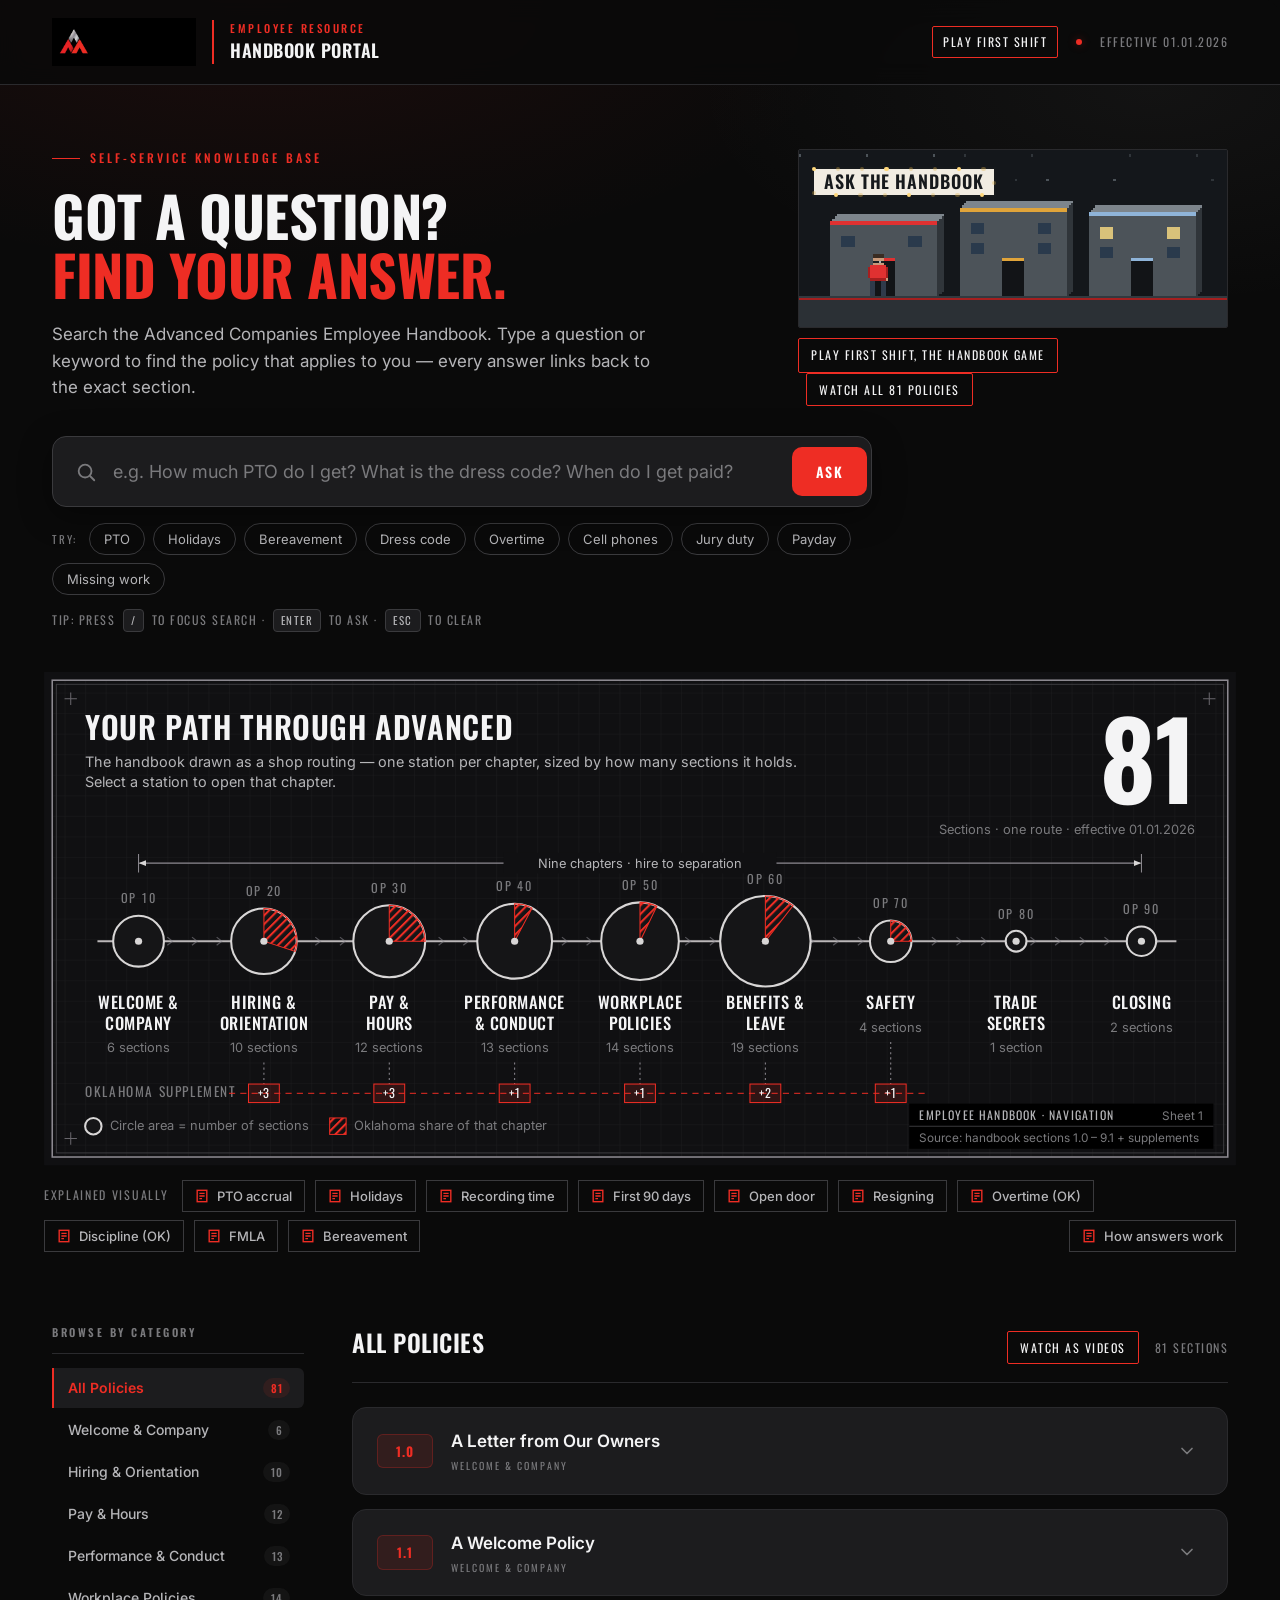
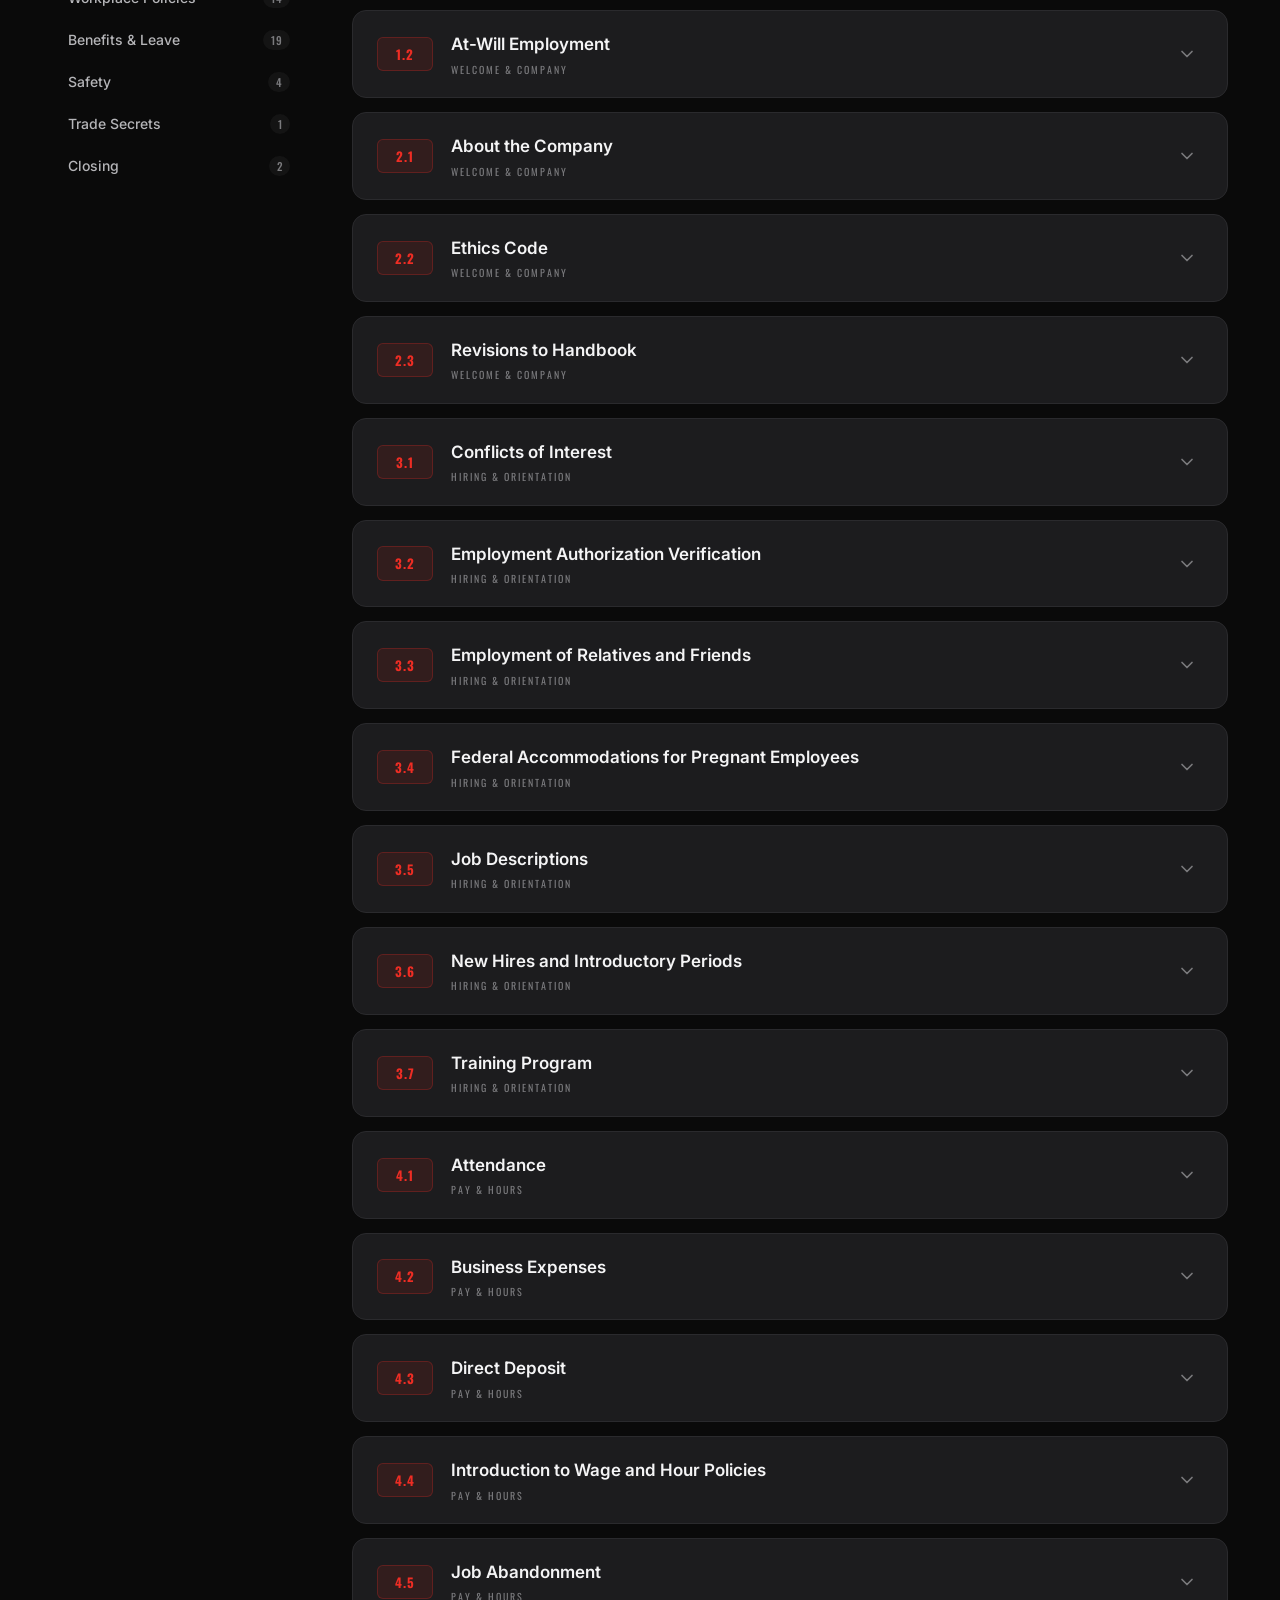
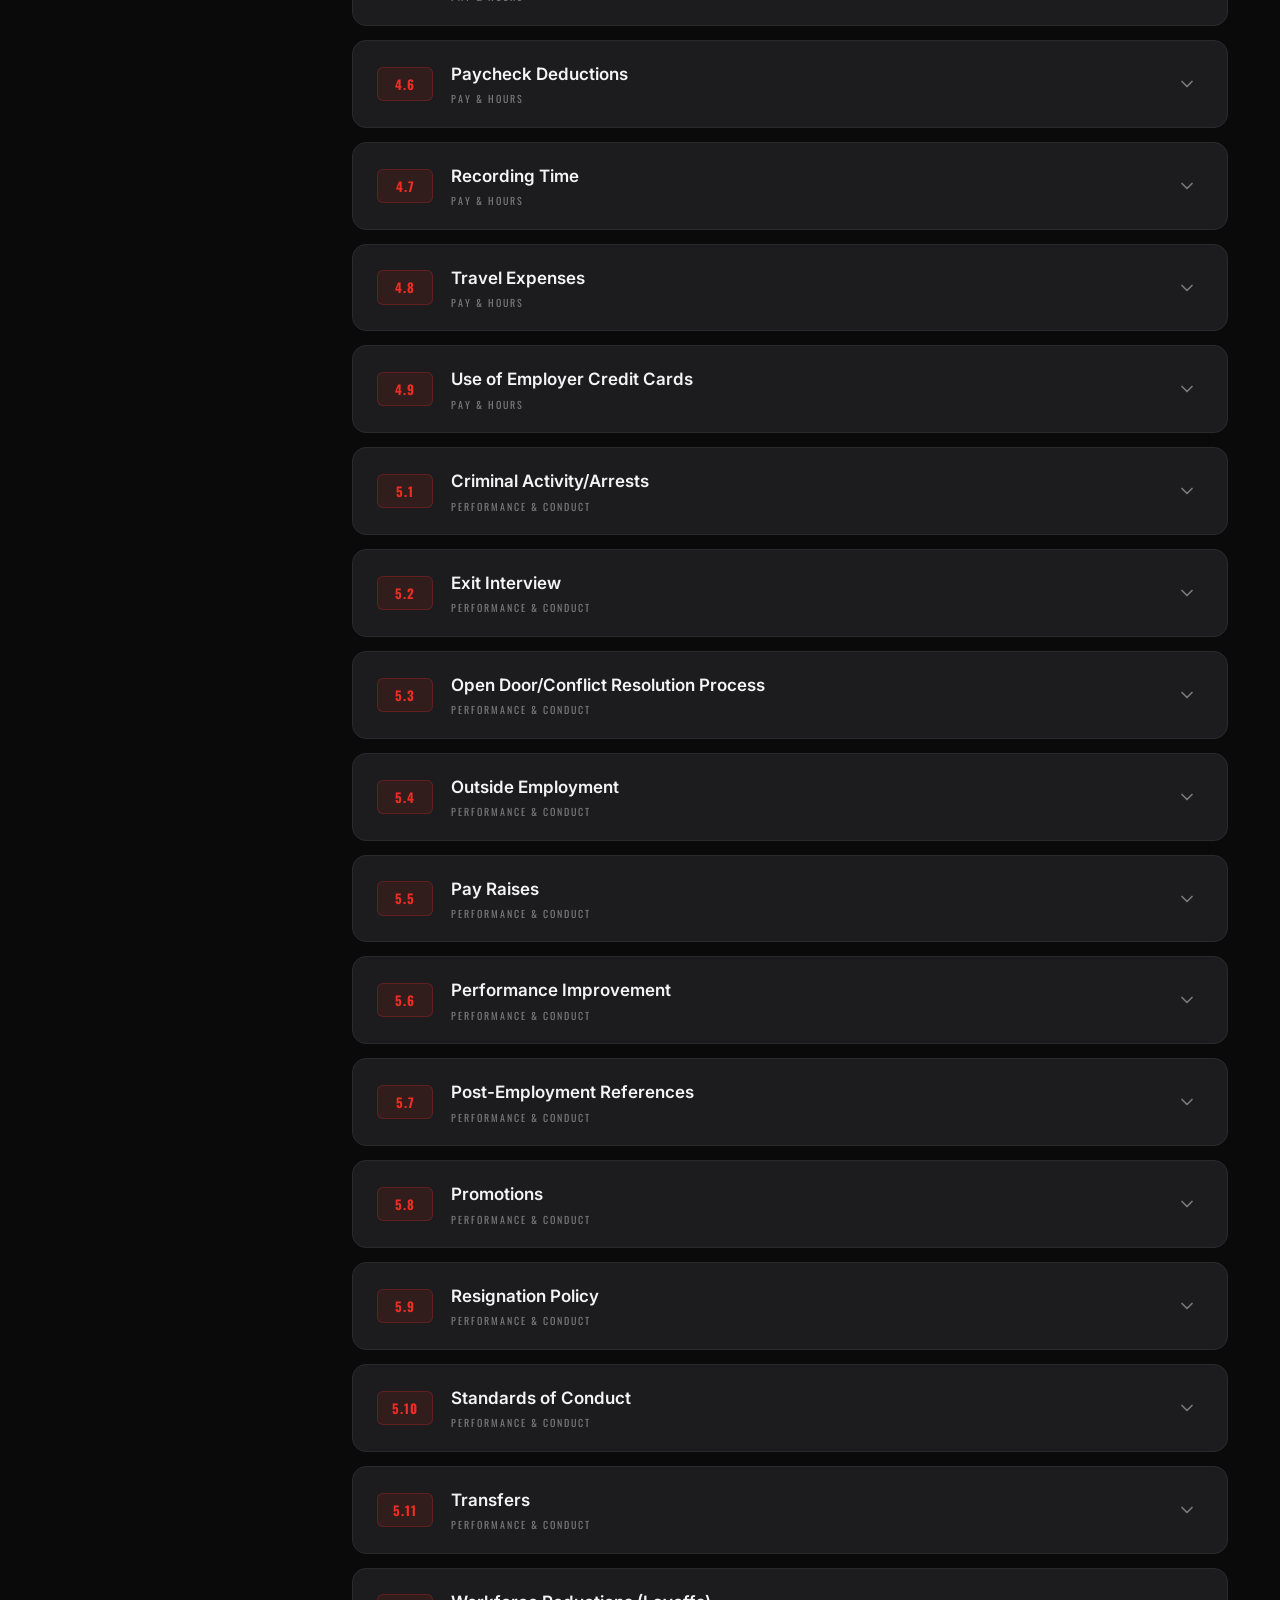
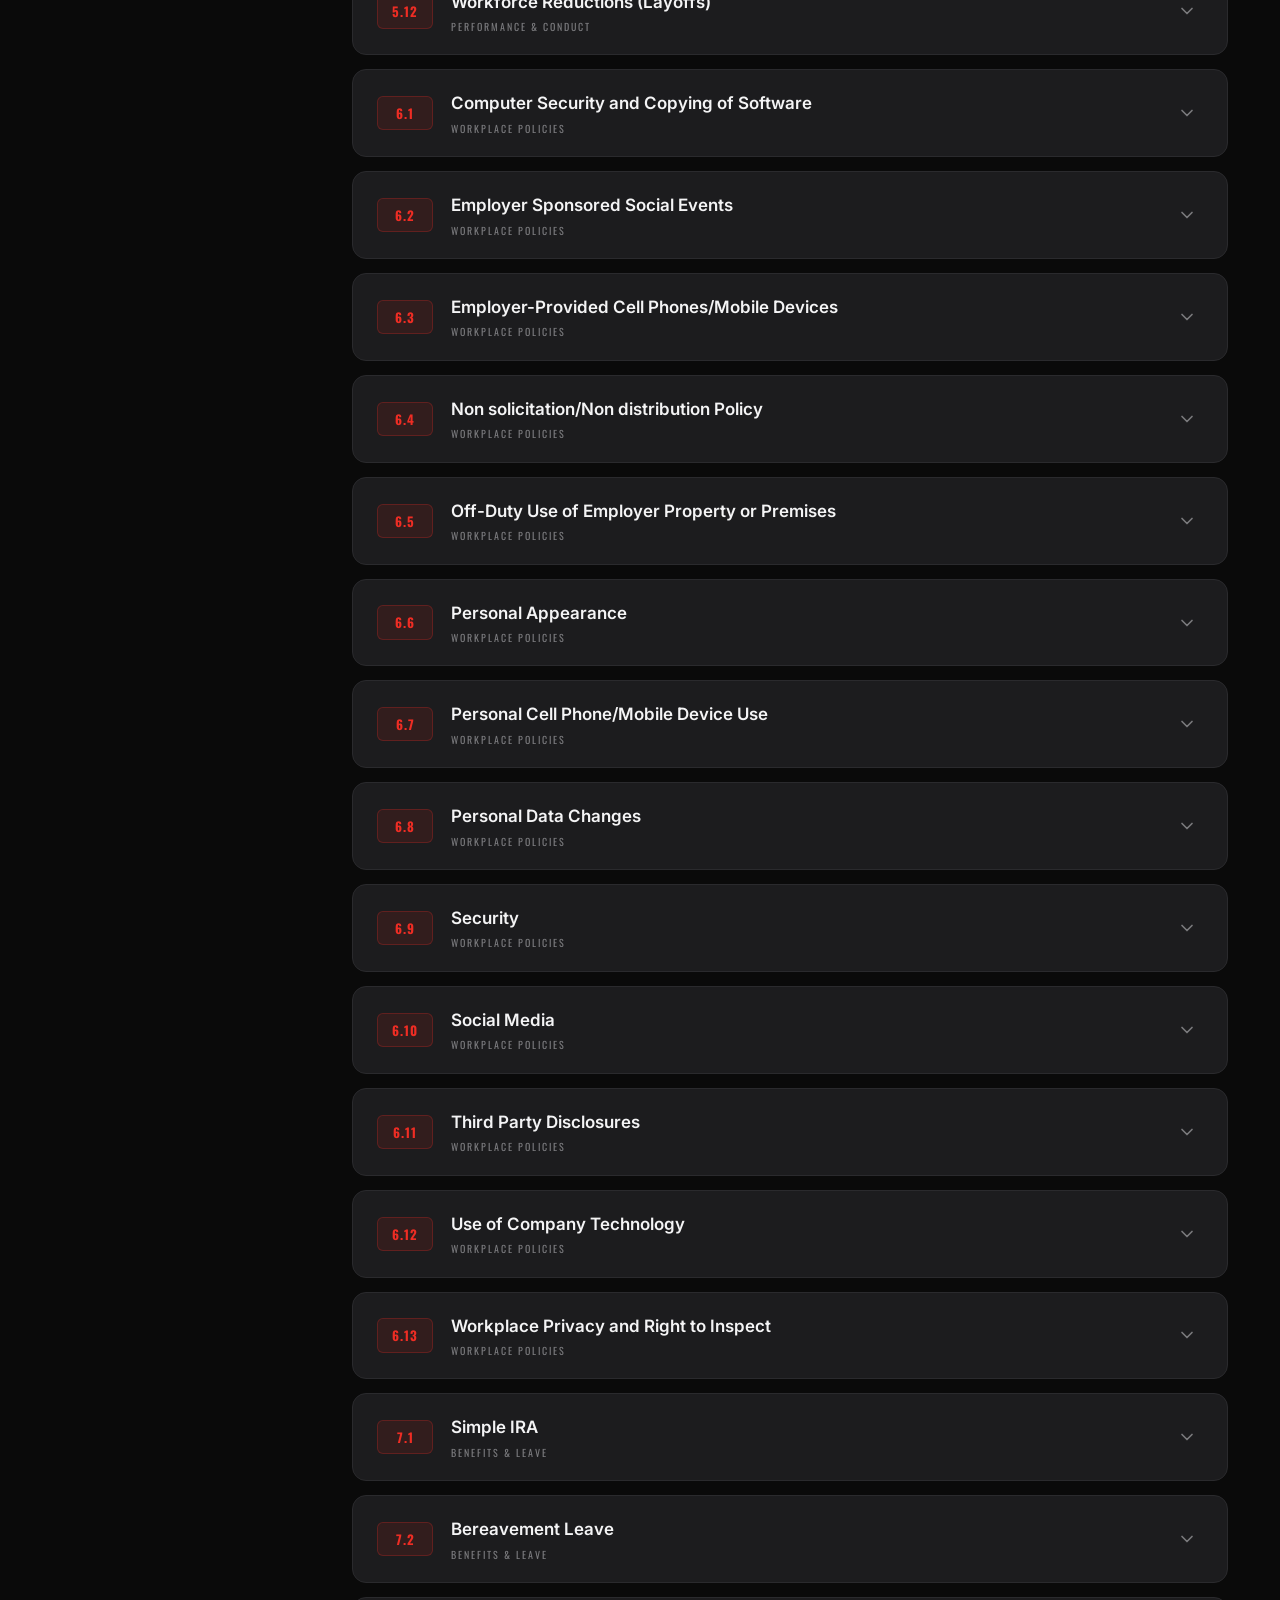
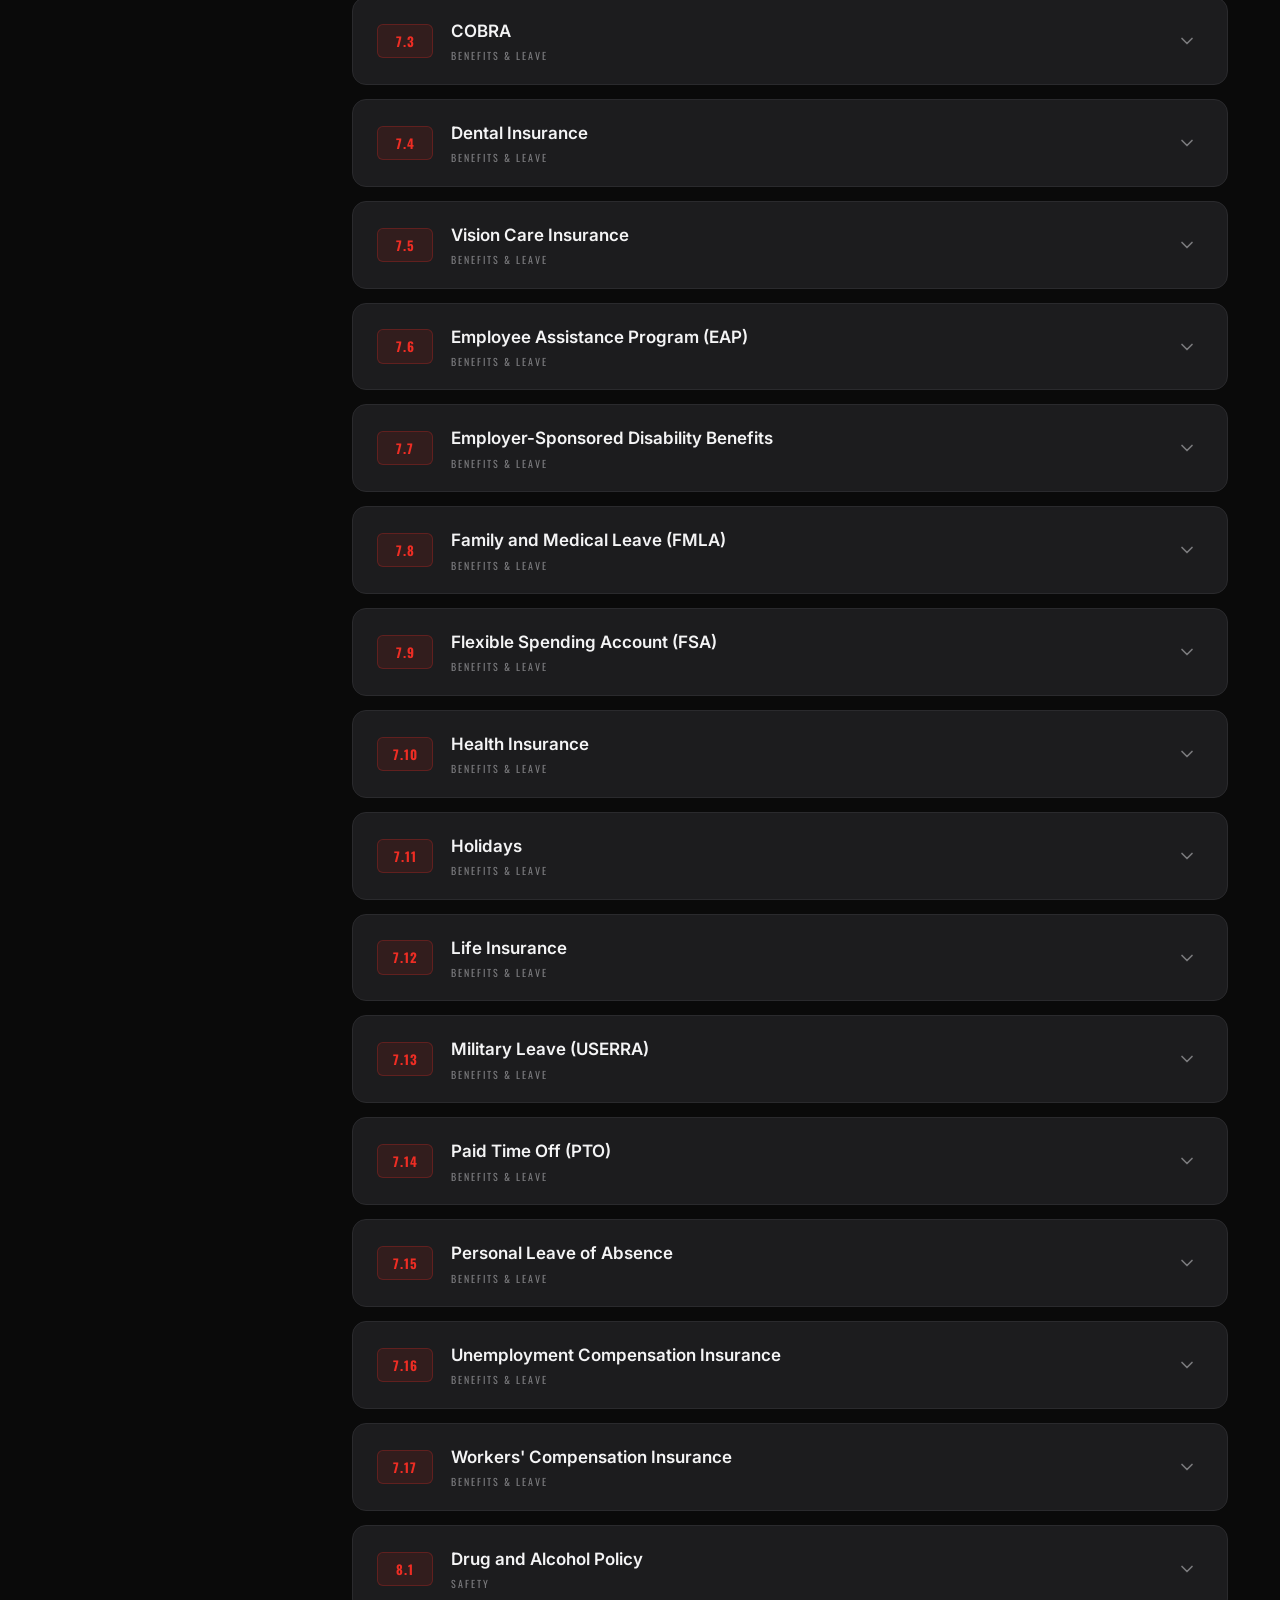
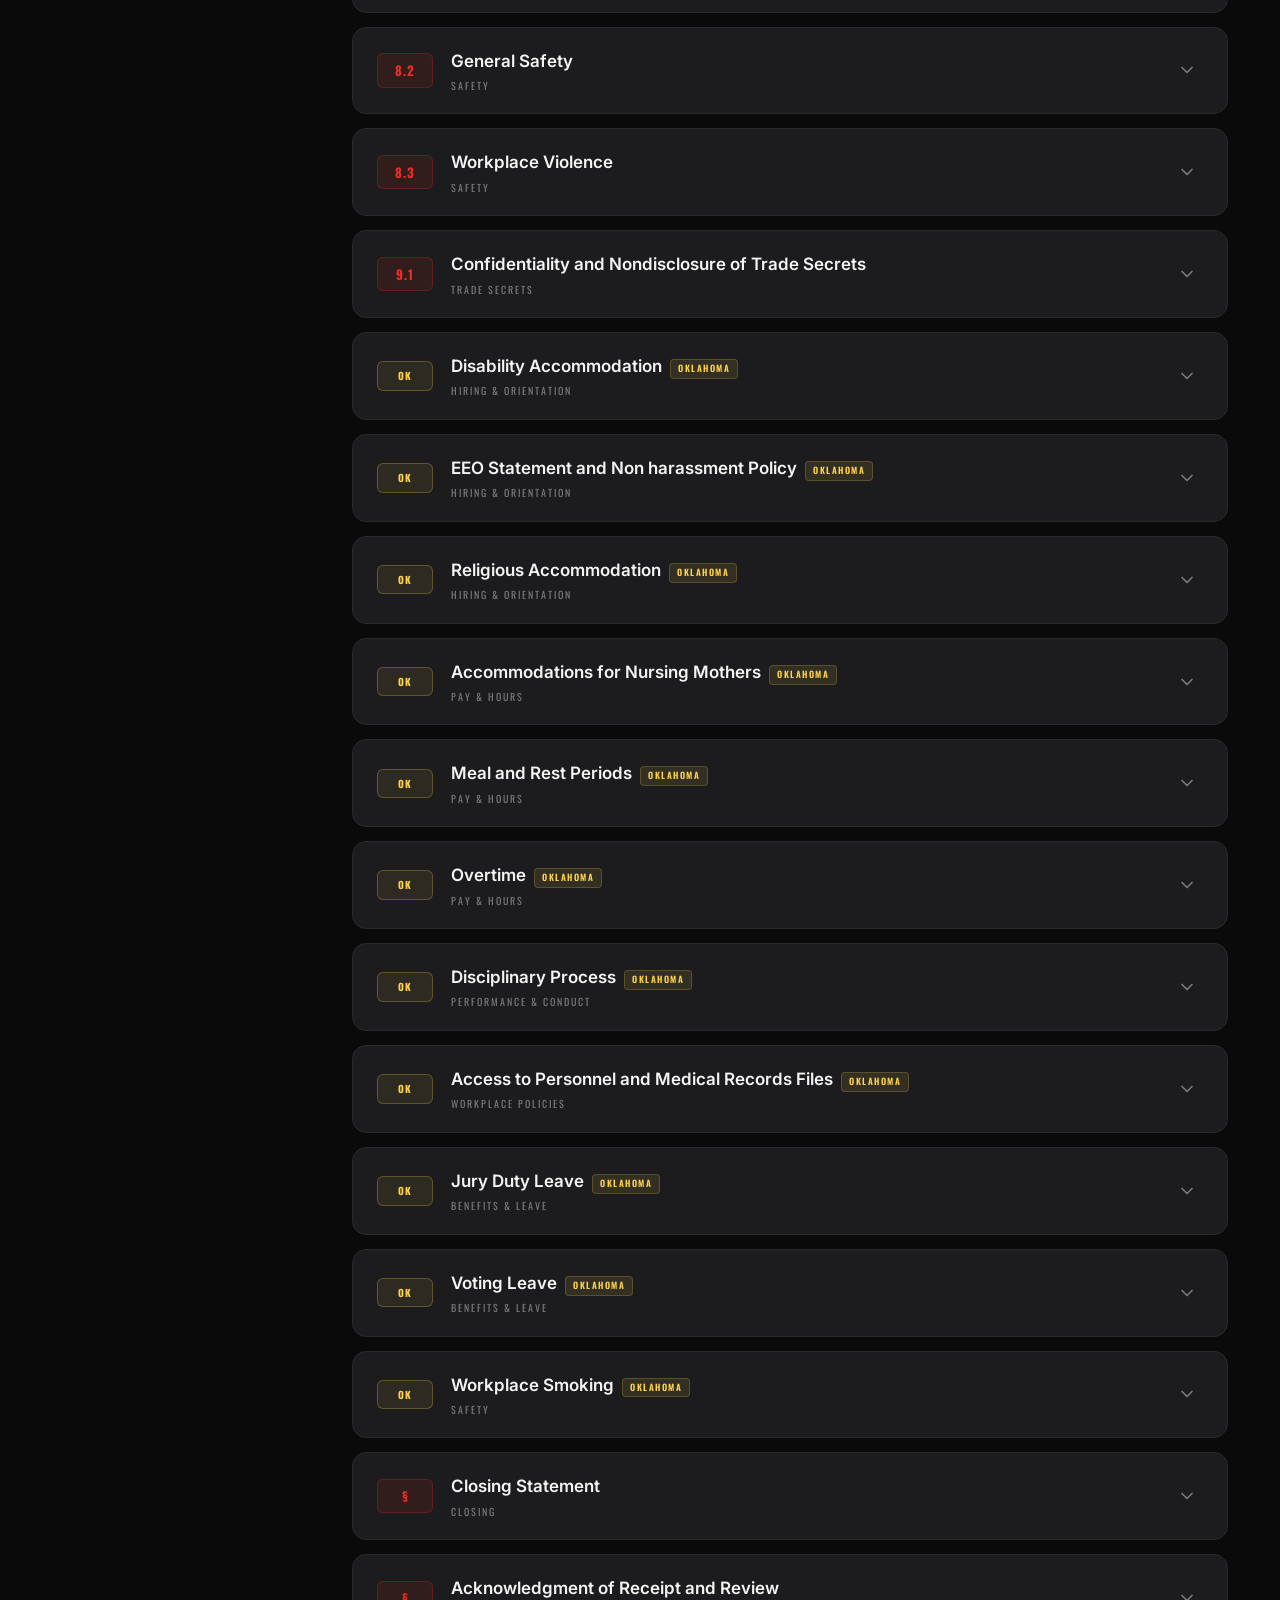
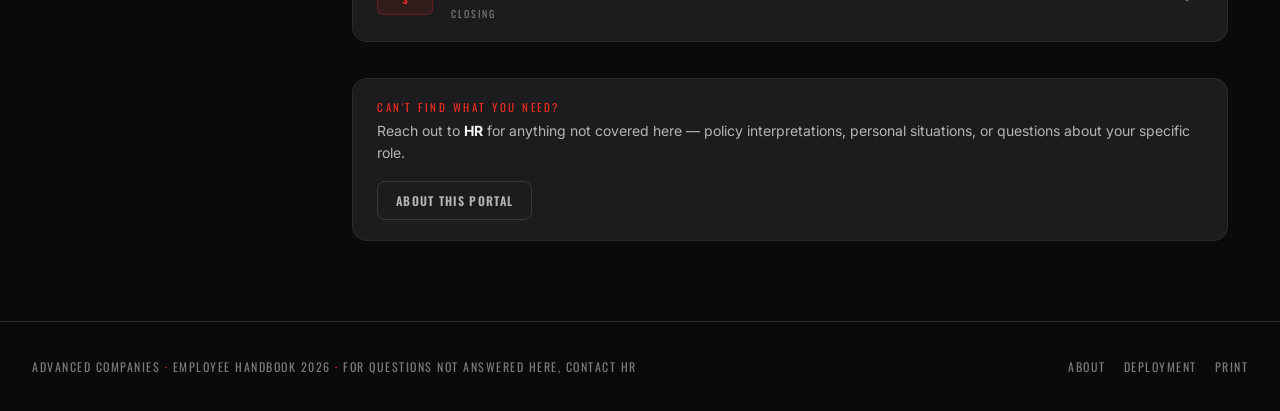
==== Advanced_Handbook_Dashboard.html @ 4a0dd04c "Handbook videos: red dots clear of people, people never touch Every callout dot now sits at least 8 " ====
<!DOCTYPE html>
<html lang="en">
<head>
<meta charset="UTF-8" />
<link rel="icon" href="/advanced-mark.svg" type="image/svg+xml">
<meta name="viewport" content="width=device-width, initial-scale=1.0" />
<title>Advanced Companies — Employee Handbook</title>
<meta name="description" content="Advanced Companies internal employee handbook. Search policies, browse by category, and find answers to common questions." />
<meta name="robots" content="noindex, nofollow" />
<!--
  Google Fonts loaded as a progressive enhancement only.
  If the shop computer has no internet, the page falls back cleanly to the
  system fonts declared in --font-display and --font-body below.
-->
<link rel="preload" as="style" href="https://fonts.googleapis.com/css2?family=Oswald:wght@400;500;600;700&family=Inter:wght@400;500;600;700&display=swap" onload="this.onload=null;this.rel='stylesheet'">
<noscript><link rel="stylesheet" href="https://fonts.googleapis.com/css2?family=Oswald:wght@400;500;600;700&family=Inter:wght@400;500;600;700&display=swap"></noscript>
<style>
  :root {
    --brand-red: #EE2D24;
    --brand-red-dark: #B81C16;
    --brand-red-glow: rgba(238, 45, 36, 0.35);
    --silver-1: #D8D6D6;
    --silver-2: #BBB7B8;
    --silver-3: #8D8A91;
    --black: #0A0A0A;
    --black-soft: #141414;
    --black-card: #1C1C1E;
    --black-card-hover: #242427;
    --border-subtle: #2A2A2D;
    --border-strong: #3A3A3D;
    --text-primary: #F4F4F5;
    --text-secondary: #B5B5B8;
    --text-muted: #7A7A7D;
    --accent-yellow: #FFD34E;
    --font-display: 'Oswald', 'Impact', 'Arial Narrow', 'Helvetica Neue Condensed', 'Helvetica Neue', Arial, sans-serif;
    --font-body: 'Inter', -apple-system, BlinkMacSystemFont, 'Segoe UI', Roboto, 'Helvetica Neue', Arial, sans-serif;
  }

  * { box-sizing: border-box; margin: 0; padding: 0; }

  html, body {
    height: 100%;
    font-family: var(--font-body);
    background: var(--black);
    color: var(--text-primary);
    line-height: 1.55;
    -webkit-font-smoothing: antialiased;
    -moz-osx-font-smoothing: grayscale;
  }

  body {
    background:
      radial-gradient(ellipse 80% 50% at 20% 0%, rgba(238, 45, 36, 0.08), transparent 60%),
      radial-gradient(ellipse 60% 40% at 90% 10%, rgba(187, 183, 184, 0.05), transparent 60%),
      var(--black);
    min-height: 100vh;
  }

  /* HEADER */
  .site-header {
    border-bottom: 1px solid var(--border-subtle);
    background: rgba(10, 10, 10, 0.85);
    backdrop-filter: blur(12px);
    position: sticky;
    top: 0;
    z-index: 50;
  }

  .header-inner {
    max-width: 1240px;
    margin: 0 auto;
    padding: 18px 32px;
    display: flex;
    align-items: center;
    justify-content: space-between;
    gap: 24px;
  }

  .brand {
    display: flex;
    align-items: center;
    gap: 16px;
  }

  .brand-logo {
    height: 48px;
    width: auto;
    display: block;
  }

  .brand-text {
    display: flex;
    flex-direction: column;
    border-left: 2px solid var(--brand-red);
    padding-left: 16px;
  }

  .brand-text .eyebrow {
    font-family: var(--font-display);
    font-size: 11px;
    font-weight: 500;
    letter-spacing: 2.5px;
    text-transform: uppercase;
    color: var(--brand-red);
  }

  .brand-text .title {
    font-family: var(--font-display);
    font-weight: 600;
    font-size: 18px;
    letter-spacing: 0.5px;
    color: var(--text-primary);
    text-transform: uppercase;
  }

  .header-meta {
    display: flex;
    align-items: center;
    gap: 18px;
    font-size: 12px;
    color: var(--text-muted);
    font-family: var(--font-display);
    letter-spacing: 1.5px;
    text-transform: uppercase;
  }

  .header-meta .dot {
    width: 6px; height: 6px; border-radius: 50%;
    background: var(--brand-red);
    box-shadow: 0 0 8px var(--brand-red-glow);
    animation: pulse 2s ease-in-out infinite;
  }

  @keyframes pulse {
    0%, 100% { opacity: 1; }
    50% { opacity: 0.4; }
  }

  /* HERO / SEARCH AREA */
  .hero {
    max-width: 1240px;
    margin: 0 auto;
    padding: 56px 32px 32px;
  }

  .hero-eyebrow {
    display: inline-flex;
    align-items: center;
    gap: 10px;
    font-family: var(--font-display);
    font-size: 12px;
    font-weight: 500;
    letter-spacing: 3px;
    text-transform: uppercase;
    color: var(--brand-red);
    margin-bottom: 18px;
  }

  .hero-eyebrow::before {
    content: '';
    display: inline-block;
    width: 28px;
    height: 1px;
    background: var(--brand-red);
  }

  .hero h1 {
    font-family: var(--font-display);
    font-weight: 700;
    font-size: clamp(36px, 5vw, 56px);
    line-height: 1.05;
    letter-spacing: -0.5px;
    text-transform: uppercase;
    color: var(--text-primary);
    margin-bottom: 18px;
  }

  .hero h1 .accent {
    color: var(--brand-red);
  }

  .hero p.subtitle {
    color: var(--text-secondary);
    font-size: 17px;
    max-width: 620px;
    margin-bottom: 36px;
  }

  /* SEARCH BAR */
  .search-wrap {
    position: relative;
    max-width: 820px;
  }

  .search-box {
    position: relative;
    display: flex;
    align-items: center;
    background: var(--black-card);
    border: 1px solid var(--border-strong);
    border-radius: 14px;
    padding: 4px 4px 4px 22px;
    transition: all 0.2s ease;
    box-shadow: 0 8px 32px rgba(0,0,0,0.4);
  }

  .search-box:focus-within {
    border-color: var(--brand-red);
    box-shadow: 0 0 0 4px var(--brand-red-glow), 0 8px 32px rgba(0,0,0,0.5);
  }

  .search-box svg {
    flex-shrink: 0;
    color: var(--text-muted);
    width: 22px;
    height: 22px;
  }

  .search-box:focus-within svg {
    color: var(--brand-red);
  }

  #search-input {
    flex: 1;
    background: transparent;
    border: none;
    outline: none;
    color: var(--text-primary);
    font-size: 18px;
    font-family: var(--font-body);
    padding: 20px 16px;
    min-width: 0;
  }

  .clear-btn {
    background: transparent;
    border: none;
    color: var(--text-muted);
    cursor: pointer;
    padding: 8px 10px;
    font-size: 20px;
    line-height: 1;
    border-radius: 8px;
    transition: all 0.12s ease;
    display: none;
  }

  .clear-btn:hover {
    color: var(--text-primary);
    background: var(--black-card-hover);
  }

  .search-box.has-text .clear-btn {
    display: inline-flex;
    align-items: center;
    justify-content: center;
  }

  #search-input::placeholder {
    color: var(--text-muted);
  }

  .search-btn {
    background: var(--brand-red);
    color: white;
    border: none;
    padding: 14px 24px;
    border-radius: 10px;
    font-family: var(--font-display);
    font-weight: 600;
    font-size: 14px;
    letter-spacing: 1.5px;
    text-transform: uppercase;
    cursor: pointer;
    transition: all 0.15s ease;
  }

  .search-btn:hover {
    background: var(--brand-red-dark);
    transform: translateY(-1px);
  }

  .search-btn:active {
    transform: translateY(0);
  }

  /* QUICK SUGGESTIONS */
  .quick-suggestions {
    display: flex;
    flex-wrap: wrap;
    gap: 8px;
    margin-top: 16px;
    align-items: center;
  }

  .quick-suggestions .label {
    font-family: var(--font-display);
    font-size: 11px;
    letter-spacing: 2px;
    text-transform: uppercase;
    color: var(--text-muted);
    margin-right: 4px;
  }

  .suggest-pill {
    background: transparent;
    border: 1px solid var(--border-strong);
    color: var(--text-secondary);
    padding: 7px 14px;
    border-radius: 999px;
    font-size: 13px;
    cursor: pointer;
    transition: all 0.15s ease;
    font-family: var(--font-body);
  }

  .suggest-pill:hover {
    border-color: var(--brand-red);
    color: var(--brand-red);
    background: rgba(238, 45, 36, 0.06);
  }

  /* MAIN LAYOUT */
  .main {
    max-width: 1240px;
    margin: 0 auto;
    padding: 32px 32px 80px;
    display: grid;
    grid-template-columns: 260px 1fr;
    gap: 40px;
  }

  /* SIDEBAR / CATEGORIES */
  .sidebar {
    position: sticky;
    top: 110px;
    align-self: start;
    max-height: calc(100vh - 130px);
    overflow-y: auto;
    padding-right: 8px;
  }

  .sidebar::-webkit-scrollbar { width: 6px; }
  .sidebar::-webkit-scrollbar-thumb { background: var(--border-strong); border-radius: 3px; }

  .sidebar h3 {
    font-family: var(--font-display);
    font-size: 11px;
    font-weight: 600;
    letter-spacing: 2.5px;
    text-transform: uppercase;
    color: var(--text-muted);
    margin-bottom: 14px;
    padding-bottom: 12px;
    border-bottom: 1px solid var(--border-subtle);
  }

  .category-list {
    display: flex;
    flex-direction: column;
    gap: 2px;
  }

  .category-btn {
    background: transparent;
    border: none;
    border-left: 2px solid transparent;
    color: var(--text-secondary);
    padding: 10px 14px;
    text-align: left;
    cursor: pointer;
    font-family: var(--font-body);
    font-size: 14px;
    font-weight: 500;
    transition: all 0.12s ease;
    display: flex;
    justify-content: space-between;
    align-items: center;
    border-radius: 0 6px 6px 0;
  }

  .category-btn:hover {
    background: var(--black-card);
    color: var(--text-primary);
  }

  .category-btn.active {
    background: var(--black-card);
    color: var(--brand-red);
    border-left-color: var(--brand-red);
    font-weight: 600;
  }

  .category-btn .count {
    font-family: var(--font-display);
    font-size: 11px;
    color: var(--text-muted);
    background: var(--black-soft);
    padding: 2px 8px;
    border-radius: 10px;
    letter-spacing: 0.5px;
  }

  .category-btn.active .count {
    color: var(--brand-red);
    background: rgba(238, 45, 36, 0.1);
  }

  /* CONTENT AREA */
  .content {
    min-width: 0;
  }

  .content-header {
    display: flex;
    justify-content: space-between;
    align-items: baseline;
    margin-bottom: 24px;
    padding-bottom: 18px;
    border-bottom: 1px solid var(--border-subtle);
  }

  .content-header h2 {
    font-family: var(--font-display);
    font-size: 24px;
    font-weight: 600;
    text-transform: uppercase;
    letter-spacing: 0.5px;
  }

  .content-header .result-count {
    font-family: var(--font-display);
    font-size: 12px;
    color: var(--text-muted);
    letter-spacing: 1.5px;
    text-transform: uppercase;
  }

  /* SECTION CARD */
  .section-card {
    background: var(--black-card);
    border: 1px solid var(--border-subtle);
    border-radius: 14px;
    margin-bottom: 14px;
    overflow: hidden;
    transition: all 0.2s ease;
  }

  .section-card:hover {
    border-color: var(--border-strong);
  }

  .section-card.expanded {
    border-color: var(--brand-red);
    box-shadow: 0 0 0 1px var(--brand-red-glow), 0 8px 24px rgba(0,0,0,0.4);
  }

  .section-card-header {
    display: flex;
    align-items: center;
    gap: 18px;
    padding: 20px 24px;
    cursor: pointer;
    user-select: none;
  }

  .section-id-badge {
    flex-shrink: 0;
    font-family: var(--font-display);
    font-weight: 700;
    font-size: 13px;
    letter-spacing: 1px;
    color: var(--brand-red);
    background: rgba(238, 45, 36, 0.1);
    padding: 6px 10px;
    border-radius: 6px;
    border: 1px solid rgba(238, 45, 36, 0.25);
    min-width: 56px;
    text-align: center;
  }

  .section-id-badge.ok-badge {
    color: var(--accent-yellow);
    background: rgba(255, 211, 78, 0.08);
    border-color: rgba(255, 211, 78, 0.25);
    font-size: 10px;
    letter-spacing: 1.5px;
    min-width: 56px;
  }

  .section-info {
    flex: 1;
    min-width: 0;
  }

  .section-info h3 {
    font-size: 17px;
    font-weight: 600;
    color: var(--text-primary);
    margin-bottom: 4px;
  }

  .section-info .category-tag {
    font-family: var(--font-display);
    font-size: 10px;
    letter-spacing: 2px;
    text-transform: uppercase;
    color: var(--text-muted);
  }

  .section-info .state-tag {
    display: inline-block;
    margin-left: 8px;
    font-family: var(--font-display);
    font-size: 9px;
    letter-spacing: 1.5px;
    text-transform: uppercase;
    color: var(--accent-yellow);
    background: rgba(255, 211, 78, 0.1);
    padding: 2px 7px;
    border-radius: 4px;
    border: 1px solid rgba(255, 211, 78, 0.2);
  }

  .section-card-toggle {
    width: 32px;
    height: 32px;
    display: flex;
    align-items: center;
    justify-content: center;
    color: var(--text-muted);
    transition: transform 0.2s ease;
    flex-shrink: 0;
  }

  .section-card.expanded .section-card-toggle {
    transform: rotate(180deg);
    color: var(--brand-red);
  }

  .section-card-body {
    display: none;
    padding: 0 24px 24px 98px;
    color: var(--text-secondary);
    border-top: 1px solid var(--border-subtle);
    padding-top: 20px;
    margin: 0 24px;
    border-left: none;
  }

  .section-card.expanded .section-card-body {
    display: block;
  }

  .section-card-body p {
    margin-bottom: 12px;
    font-size: 16px;
    line-height: 1.7;
  }

  .section-card-body h4 {
    font-family: var(--font-display);
    color: var(--text-primary);
    font-size: 14px;
    font-weight: 600;
    text-transform: uppercase;
    letter-spacing: 1px;
    margin-top: 18px;
    margin-bottom: 10px;
  }

  .section-card-body ul, .section-card-body ol {
    padding-left: 22px;
    margin-bottom: 12px;
  }

  .section-card-body li {
    margin-bottom: 6px;
    font-size: 16px;
    line-height: 1.65;
  }

  .section-card-body strong {
    color: var(--text-primary);
    font-weight: 600;
  }

  .section-card-body em {
    color: var(--silver-1);
    font-style: italic;
  }

  .section-card-body mark {
    background: rgba(238, 45, 36, 0.25);
    color: var(--text-primary);
    padding: 1px 4px;
    border-radius: 3px;
    font-weight: 500;
  }

  .section-card-body .reference-tag {
    margin-top: 18px;
    padding-top: 14px;
    border-top: 1px dashed var(--border-subtle);
    font-family: var(--font-display);
    font-size: 11px;
    letter-spacing: 1.5px;
    text-transform: uppercase;
    color: var(--text-muted);
  }

  .section-card-body .reference-tag .ref-id {
    color: var(--brand-red);
  }

  /* SEARCH RESULTS — ANSWER STYLE */
  .answer-card {
    background: linear-gradient(135deg, rgba(238, 45, 36, 0.10), rgba(238, 45, 36, 0.02));
    border: 1px solid rgba(238, 45, 36, 0.32);
    border-radius: 14px;
    padding: 26px 28px;
    margin-bottom: 24px;
  }

  .answer-card .answer-header {
    display: flex;
    align-items: center;
    gap: 10px;
    font-family: var(--font-display);
    font-size: 11px;
    font-weight: 600;
    letter-spacing: 2.5px;
    text-transform: uppercase;
    color: var(--brand-red);
    margin-bottom: 12px;
  }

  .answer-card .answer-header::before {
    content: '';
    width: 8px; height: 8px;
    background: var(--brand-red);
    border-radius: 50%;
    box-shadow: 0 0 12px var(--brand-red-glow);
  }

  .answer-card .answer-source {
    font-family: var(--font-display);
    font-size: 13px;
    font-weight: 600;
    letter-spacing: 1px;
    text-transform: uppercase;
    color: var(--text-primary);
    margin-bottom: 14px;
  }

  .answer-card .answer-source .ref-id {
    color: var(--brand-red);
    margin-right: 8px;
  }

  .answer-card .answer-summary {
    color: var(--text-primary);
    font-size: 17px;
    line-height: 1.7;
    margin-bottom: 18px;
  }

  .answer-card .answer-summary p {
    margin-bottom: 10px;
  }

  .answer-card .answer-summary p:last-child {
    margin-bottom: 0;
  }

  .answer-card .answer-summary mark {
    background: rgba(238, 45, 36, 0.28);
    color: var(--text-primary);
    padding: 1px 4px;
    border-radius: 3px;
    font-weight: 500;
  }

  .answer-card .answer-actions {
    display: flex;
    gap: 10px;
    flex-wrap: wrap;
    align-items: center;
  }

  .answer-btn {
    background: var(--brand-red);
    color: white;
    border: none;
    padding: 10px 18px;
    border-radius: 8px;
    font-family: var(--font-display);
    font-weight: 600;
    font-size: 12px;
    letter-spacing: 1.3px;
    text-transform: uppercase;
    cursor: pointer;
    transition: all 0.15s ease;
  }

  .answer-btn:hover {
    background: var(--brand-red-dark);
    transform: translateY(-1px);
  }

  .answer-btn.secondary {
    background: transparent;
    color: var(--text-secondary);
    border: 1px solid var(--border-strong);
  }

  .answer-btn.secondary:hover {
    color: var(--text-primary);
    border-color: var(--brand-red);
    background: rgba(238, 45, 36, 0.06);
  }

  .answer-card .matched-count {
    font-family: var(--font-display);
    font-size: 11px;
    letter-spacing: 1.5px;
    text-transform: uppercase;
    color: var(--text-muted);
    margin-left: auto;
  }

  .answer-card .matched-count strong {
    color: var(--text-primary);
    font-weight: 700;
  }

  /* LOW-CONFIDENCE / NO-ANSWER STATE */
  .answer-card.low-confidence {
    background: linear-gradient(135deg, rgba(255, 211, 78, 0.08), rgba(255, 211, 78, 0.02));
    border-color: rgba(255, 211, 78, 0.32);
  }

  .answer-card.low-confidence .answer-header {
    color: var(--accent-yellow);
  }

  .answer-card.low-confidence .answer-header::before {
    background: var(--accent-yellow);
    box-shadow: 0 0 12px rgba(255, 211, 78, 0.4);
  }

  .answer-card.low-confidence .answer-source {
    color: var(--accent-yellow);
  }

  /* NO RESULTS */
  .no-results {
    text-align: center;
    padding: 60px 32px;
    border: 1px dashed var(--border-strong);
    border-radius: 14px;
    color: var(--text-muted);
  }

  .no-results h3 {
    font-family: var(--font-display);
    font-size: 18px;
    text-transform: uppercase;
    letter-spacing: 1px;
    margin-bottom: 8px;
    color: var(--text-secondary);
  }

  .no-results p {
    font-size: 14px;
  }

  /* KEYBOARD HINT */
  .kbd-hint {
    margin-top: 14px;
    font-size: 12px;
    color: var(--text-muted);
    font-family: var(--font-display);
    letter-spacing: 1.5px;
    text-transform: uppercase;
  }

  .kbd {
    display: inline-block;
    background: var(--black-card);
    border: 1px solid var(--border-strong);
    border-radius: 4px;
    padding: 2px 7px;
    font-family: var(--font-display);
    font-size: 11px;
    color: var(--text-secondary);
    margin: 0 3px;
  }

  /* HELP / CONTACT BANNER */
  .hr-helper {
    margin-top: 36px;
    padding: 20px 24px;
    background: var(--black-card);
    border: 1px solid var(--border-subtle);
    border-radius: 14px;
    display: flex;
    gap: 18px;
    align-items: center;
    justify-content: space-between;
    flex-wrap: wrap;
  }

  .hr-helper .label {
    font-family: var(--font-display);
    font-size: 11px;
    letter-spacing: 2.5px;
    text-transform: uppercase;
    color: var(--brand-red);
    margin-bottom: 4px;
  }

  .hr-helper .msg {
    color: var(--text-secondary);
    font-size: 14px;
  }

  .hr-helper .msg strong {
    color: var(--text-primary);
  }

  /* FOOTER */
  footer {
    border-top: 1px solid var(--border-subtle);
    padding: 32px;
    text-align: center;
    color: var(--text-muted);
    font-size: 12px;
    font-family: var(--font-display);
    letter-spacing: 1.5px;
    text-transform: uppercase;
  }

  footer .footer-inner {
    max-width: 1240px;
    margin: 0 auto;
    display: flex;
    flex-wrap: wrap;
    gap: 14px;
    align-items: center;
    justify-content: space-between;
  }

  footer .footer-links {
    display: flex;
    gap: 18px;
  }

  footer .footer-links button {
    background: transparent;
    border: none;
    color: var(--text-muted);
    font-family: var(--font-display);
    font-size: 12px;
    letter-spacing: 1.5px;
    text-transform: uppercase;
    cursor: pointer;
    padding: 4px 0;
    transition: color 0.15s ease;
  }

  footer .footer-links button:hover {
    color: var(--brand-red);
  }

  footer .accent {
    color: var(--brand-red);
  }

  /* MODAL (deployment notes / about) */
  .modal-overlay {
    position: fixed;
    inset: 0;
    background: rgba(0,0,0,0.75);
    backdrop-filter: blur(6px);
    z-index: 100;
    display: none;
    align-items: center;
    justify-content: center;
    padding: 32px 16px;
    overflow-y: auto;
  }

  .modal-overlay.open {
    display: flex;
  }

  .modal-box {
    background: var(--black-card);
    border: 1px solid var(--border-strong);
    border-radius: 14px;
    max-width: 720px;
    width: 100%;
    max-height: calc(100vh - 64px);
    overflow-y: auto;
    box-shadow: 0 20px 60px rgba(0,0,0,0.6);
  }

  .modal-header {
    display: flex;
    justify-content: space-between;
    align-items: center;
    padding: 22px 26px;
    border-bottom: 1px solid var(--border-subtle);
  }

  .modal-header h2 {
    font-family: var(--font-display);
    font-size: 18px;
    text-transform: uppercase;
    letter-spacing: 1px;
    color: var(--text-primary);
  }

  .modal-close {
    background: transparent;
    border: none;
    color: var(--text-muted);
    cursor: pointer;
    font-size: 22px;
    line-height: 1;
    padding: 6px 10px;
    border-radius: 6px;
  }

  .modal-close:hover {
    color: var(--text-primary);
    background: var(--black-card-hover);
  }

  .modal-body {
    padding: 22px 26px 26px;
    color: var(--text-secondary);
    font-size: 14.5px;
    line-height: 1.65;
  }

  .modal-body h3 {
    font-family: var(--font-display);
    font-size: 13px;
    font-weight: 600;
    text-transform: uppercase;
    letter-spacing: 1.5px;
    color: var(--brand-red);
    margin-top: 18px;
    margin-bottom: 8px;
  }

  .modal-body h3:first-child {
    margin-top: 0;
  }

  .modal-body p {
    margin-bottom: 10px;
  }

  .modal-body ul, .modal-body ol {
    padding-left: 22px;
    margin-bottom: 12px;
  }

  .modal-body li {
    margin-bottom: 6px;
  }

  .modal-body code {
    background: var(--black-soft);
    border: 1px solid var(--border-subtle);
    padding: 2px 6px;
    border-radius: 4px;
    font-family: 'Consolas', 'Monaco', monospace;
    font-size: 13px;
    color: var(--accent-yellow);
  }

  .modal-body pre {
    background: var(--black-soft);
    border: 1px solid var(--border-subtle);
    padding: 12px 14px;
    border-radius: 8px;
    font-family: 'Consolas', 'Monaco', monospace;
    font-size: 12.5px;
    color: var(--text-primary);
    overflow-x: auto;
    margin-bottom: 12px;
  }

  /* PRINT STYLES */
  @media print {
    .site-header, .hero .search-wrap, .sidebar, footer, .modal-overlay,
    .answer-card .answer-actions, .section-card-toggle, .kbd-hint, .hr-helper {
      display: none !important;
    }
    body {
      background: white !important;
      color: black !important;
    }
    .section-card, .section-card-body {
      display: block !important;
      page-break-inside: avoid;
      background: white !important;
      color: black !important;
      border: 1px solid #ccc !important;
    }
    .section-card-body { display: block !important; padding: 12px 16px !important; margin: 0 !important; }
    .main { grid-template-columns: 1fr !important; }
    mark { background: #ffe6a8 !important; color: black !important; }
  }

  /* MOBILE */
  @media (max-width: 900px) {
    .main {
      grid-template-columns: 1fr;
    }
    .sidebar {
      position: static;
      max-height: none;
    }
    .category-list {
      flex-direction: row;
      overflow-x: auto;
      gap: 8px;
      padding-bottom: 8px;
    }
    .category-btn {
      flex-shrink: 0;
      border-left: none;
      border-bottom: 2px solid transparent;
      border-radius: 6px;
      white-space: nowrap;
    }
    .category-btn.active {
      border-left-color: transparent;
      border-bottom-color: var(--brand-red);
    }
    .header-inner {
      padding: 14px 20px;
    }
    .hero, .main {
      padding-left: 20px;
      padding-right: 20px;
    }
    .header-meta {
      display: none;
    }
    .section-card-body {
      padding-left: 24px;
    }
  }
</style>
<!-- HB-INFOGRAPHICS-CSS:START (generated by infographics/inline.mjs — edit the source file) -->
<style id="hb-infographics-css">
/* Handbook infographics — brand tokens only (see :root in the portal).
   Linework is silver ink; red is reserved for data marks and the one highlight per drawing. */
.hb-svg { display: block; width: 100%; height: auto; }
.hb-svg text { font-family: 'Inter', -apple-system, 'Segoe UI', sans-serif; fill: var(--text-primary); }

.hb-paper { fill: #101012; }
.hb-gridline { stroke: rgba(216, 214, 214, 0.055); stroke-width: 1; }
.hb-frame { fill: none; stroke: var(--silver-3); stroke-width: 1.5; }
.hb-frame-in { fill: none; stroke: var(--border-strong); stroke-width: 1; }
.hb-reg { stroke: var(--silver-3); stroke-width: 1; opacity: .7; }
.hb-hatch { fill: var(--silver-2); opacity: .5; }
.hb-hatch-red { fill: var(--brand-red); }
.hb-arrowhead { fill: var(--silver-1); }
.hb-arrowhead-red { fill: var(--brand-red); }

.hb-svg .hb-title { font-family: 'Oswald', sans-serif; font-weight: 600; font-size: 30px; text-transform: uppercase; letter-spacing: .02em; }
.hb-svg .hb-ftitle { font-family: 'Oswald', sans-serif; font-weight: 600; font-size: 24px; text-transform: uppercase; letter-spacing: .02em; }
.hb-svg .hb-hero { font-family: 'Oswald', sans-serif; font-weight: 700; font-size: 104px; letter-spacing: -.01em; }
.hb-svg .hb-hero-sm { font-family: 'Oswald', sans-serif; font-weight: 700; font-size: 56px; }
.hb-svg .hb-sub { font-size: 14px; fill: var(--text-secondary); }
.hb-svg .hb-h { font-family: 'Oswald', sans-serif; font-weight: 500; font-size: 15px; text-transform: uppercase; letter-spacing: .06em; }
.hb-svg .hb-name { font-family: 'Oswald', sans-serif; font-weight: 500; font-size: 16px; text-transform: uppercase; letter-spacing: .03em; }
.hb-svg .hb-op { font-family: 'Oswald', sans-serif; font-size: 12px; letter-spacing: .14em; fill: var(--text-muted); }
.hb-svg .hb-cap { font-size: 12.5px; fill: var(--text-muted); }
.hb-svg .hb-note { font-size: 14px; fill: var(--text-secondary); }
.hb-svg .hb-val { font-family: 'Oswald', sans-serif; font-weight: 500; font-size: 16px; }
.hb-svg .hb-dimlabel { font-size: 12.5px; fill: var(--text-secondary); }
.hb-svg .hb-lane { font-family: 'Oswald', sans-serif; font-size: 13px; letter-spacing: .12em; text-transform: uppercase; fill: var(--text-muted); }
.hb-svg .hb-tb, .hb-svg .hb-tb-key { font-size: 11.5px; fill: var(--text-muted); }
.hb-svg .hb-tb-key { font-family: 'Oswald', sans-serif; letter-spacing: .1em; text-transform: uppercase; fill: var(--text-secondary); }
.hb-svg .hb-and { font-family: 'Oswald', sans-serif; font-size: 22px; fill: var(--brand-red); }
.hb-svg .hb-punch-n { font-family: 'Oswald', sans-serif; font-size: 13px; font-weight: 600; fill: #fff; }
.hb-svg .hb-oktext { font-family: 'Oswald', sans-serif; font-size: 12px; letter-spacing: .06em; }

.hb-route { stroke: var(--silver-2); stroke-width: 2; }
.hb-chevron { fill: none; stroke: var(--silver-3); stroke-width: 1.2; opacity: .55; }
.hb-axis { stroke: var(--silver-3); stroke-width: 1.2; fill: none; }
.hb-dim line { stroke: var(--silver-3); stroke-width: 1; }
.hb-dim.red line { stroke: var(--brand-red); }
.hb-knock { fill: #101012; }
.hb-leader { fill: none; stroke: var(--silver-3); stroke-width: 1; stroke-dasharray: 2 3; }
.hb-dot { fill: var(--silver-1); }
.hb-lane-line { stroke: var(--brand-red); stroke-width: 1.2; stroke-dasharray: 6 5; opacity: .8; }
.hb-oktag { fill: rgba(238, 45, 36, .14); stroke: var(--brand-red); stroke-width: 1; }

.hb-bar { fill: rgba(216, 214, 214, .14); stroke: var(--silver-2); stroke-width: 1.5; }
.hb-bar-red { fill: rgba(238, 45, 36, .22); stroke: var(--brand-red); stroke-width: 1.5; }
.hb-zone { stroke: var(--silver-3); stroke-width: 1; }
.hb-cal-top { fill: var(--brand-red); }
.hb-cell { fill: rgba(255, 255, 255, .02); stroke: var(--border-strong); stroke-width: 1; }
.hb-node { fill: #161618; stroke: var(--silver-3); stroke-width: 1.5; }
.hb-node.red { stroke: var(--brand-red); fill: rgba(238, 45, 36, .08); }
.hb-callout { fill: rgba(255, 255, 255, .025); stroke: var(--silver-3); stroke-width: 1; stroke-dasharray: 4 3; }
.hb-callout.red { stroke: var(--brand-red); fill: rgba(238, 45, 36, .06); }
.hb-flow { fill: none; stroke: var(--silver-1); stroke-width: 1.5; }
.hb-flow.red { stroke: var(--brand-red); }
.hb-flow.dashed { stroke-dasharray: 5 4; }
.hb-punch { stroke: var(--brand-red); stroke-width: 2; }
.hb-punch-dot { fill: var(--brand-red); }
.hb-ring { fill: none; stroke: var(--silver-3); stroke-width: 1.2; stroke-dasharray: 3 4; }

/* stations */
.hb-stop { cursor: pointer; outline: none; }
.hb-stop-hit { fill: transparent; }
.hb-stop-ring { fill: #151517; stroke: var(--silver-1); stroke-width: 2; transition: stroke .18s ease, fill .18s ease; }
.hb-stop-core { fill: var(--silver-1); transition: fill .18s ease; }
.hb-wedge { stroke: var(--brand-red); stroke-width: 1; }
.hb-stop:hover .hb-stop-ring, .hb-stop:focus-visible .hb-stop-ring { stroke: var(--brand-red); fill: #1d1112; }
.hb-stop:hover .hb-stop-core, .hb-stop:focus-visible .hb-stop-core { fill: var(--brand-red); }
.hb-stop:hover .hb-name, .hb-stop:focus-visible .hb-name { fill: #fff; }
.hb-stop.is-active .hb-stop-ring { stroke: var(--brand-red); stroke-width: 3; }

/* navigation band */
.hb-nav { max-width: 1240px; margin: 8px auto 40px; padding: 0 24px; }
.hb-nav-wide { display: block; }
.hb-nav-narrow { display: none; }
.hb-drawings { display: flex; flex-wrap: wrap; align-items: center; gap: 8px 10px; margin-top: 14px; }
.hb-drawings .label { font-family: 'Oswald', sans-serif; font-size: 12px; letter-spacing: .14em; text-transform: uppercase; color: var(--text-muted); margin-right: 4px; }
.hb-drawing-btn {
  display: inline-flex; align-items: center; gap: 8px; padding: 7px 12px;
  background: transparent; color: var(--text-secondary); font: 500 13px 'Inter', sans-serif;
  border: 1px solid var(--border-strong); border-radius: 0; cursor: pointer;
  transition: border-color .18s ease, color .18s ease;
}
.hb-drawing-btn svg { width: 14px; height: 14px; stroke: var(--brand-red); fill: none; stroke-width: 1.6; }
.hb-drawing-btn:hover, .hb-drawing-btn:focus-visible { border-color: var(--brand-red); color: var(--text-primary); outline: none; }
.hb-drawings .hb-how { margin-left: auto; }

/* keep jumped-to cards and the content heading clear of the sticky header */
.section-card, .content { scroll-margin-top: 96px; }

/* figures inside section cards */
.hb-fig { margin: 4px 0 22px; }
.hb-fig figcaption { margin-top: 8px; font-size: 12.5px; color: var(--text-muted); }
.hb-how-fig { margin: 18px 0 4px; }
.hb-swipe { display: none; }

@media (max-width: 760px) {
  .hb-nav { padding: 0 16px; }
  .hb-nav-wide { display: none; }
  .hb-nav-narrow { display: block; max-width: 460px; margin: 0 auto; }
  .hb-drawings .hb-how { margin-left: 0; }
  /* Drawings keep a readable 600px canvas on phones and scroll sideways (text stays >= ~12px). */
  .hb-fig-scroll { overflow-x: auto; -webkit-overflow-scrolling: touch; overscroll-behavior-x: contain; }
  .hb-fig-scroll .hb-svg { width: 600px; max-width: none; }
  .hb-swipe { display: inline; color: var(--text-secondary); }
  .hb-how-fig { overflow-x: auto; }
  .hb-how-fig .hb-svg { width: 600px; max-width: none; }
}
@media print {
  .hb-nav { display: none; }
  .hb-fig { break-inside: avoid; }
}
</style>
<!-- HB-INFOGRAPHICS-CSS:END -->
</head>
<body>

<header class="site-header">
  <div class="header-inner">
    <div class="brand">
      <img id="brand-logo" class="brand-logo" alt="Advanced Companies" />
      <div class="brand-text">
        <span class="eyebrow">Employee Resource</span>
        <span class="title">Handbook Portal</span>
      </div>
    </div>
    <div class="header-meta">
      <span class="dot"></span>
      <span>Effective 01.01.2026</span>
    </div>
  </div>
</header>

<section class="hero">
  <div class="hero-eyebrow">Self-Service Knowledge Base</div>
  <h1>Got a question?<br /><span class="accent">Find your answer.</span></h1>
  <p class="subtitle">
    Search the Advanced Companies Employee Handbook. Type a question or keyword to find the policy that applies to you — every answer links back to the exact section.
  </p>

  <div class="search-wrap">
    <div class="search-box" id="search-box">
      <svg viewBox="0 0 24 24" fill="none" stroke="currentColor" stroke-width="2" stroke-linecap="round" stroke-linejoin="round" aria-hidden="true">
        <circle cx="11" cy="11" r="7"></circle>
        <line x1="21" y1="21" x2="16.65" y2="16.65"></line>
      </svg>
      <input
        id="search-input"
        type="search"
        placeholder="e.g. How much PTO do I get? What is the dress code? When do I get paid?"
        autocomplete="off"
        spellcheck="false"
        aria-label="Search the employee handbook"
      />
      <button class="clear-btn" id="clear-btn" type="button" aria-label="Clear search" title="Clear (Esc)">&times;</button>
      <button class="search-btn" id="search-btn" type="button">Ask</button>
    </div>

    <div class="quick-suggestions">
      <span class="label">Try:</span>
      <button class="suggest-pill" data-q="How much PTO do I get?">PTO</button>
      <button class="suggest-pill" data-q="What holidays do we get?">Holidays</button>
      <button class="suggest-pill" data-q="bereavement leave">Bereavement</button>
      <button class="suggest-pill" data-q="What is the dress code?">Dress code</button>
      <button class="suggest-pill" data-q="overtime pay">Overtime</button>
      <button class="suggest-pill" data-q="cell phone policy">Cell phones</button>
      <button class="suggest-pill" data-q="jury duty">Jury duty</button>
      <button class="suggest-pill" data-q="When do I get paid?">Payday</button>
      <button class="suggest-pill" data-q="What happens if I miss work?">Missing work</button>
    </div>

    <div class="kbd-hint">
      Tip: press <span class="kbd">/</span> to focus search · <span class="kbd">Enter</span> to ask · <span class="kbd">Esc</span> to clear
    </div>
  </div>
</section>

<!-- Handbook route map + "explained visually" strip, rendered by handbook-infographics.js -->
<section class="hb-nav" id="hb-nav" aria-label="Handbook map"></section>

<main class="main">
  <aside class="sidebar">
    <h3>Browse by Category</h3>
    <div class="category-list" id="category-list"></div>
  </aside>

  <div class="content">
    <div class="content-header">
      <h2 id="content-title">All Policies</h2>
      <span class="result-count" id="result-count"></span>
    </div>
    <div id="answer-container"></div>
    <div id="results-list"></div>

    <div class="hr-helper" role="complementary" aria-label="Contact HR">
      <div>
        <div class="label">Can't find what you need?</div>
        <div class="msg">Reach out to <strong>HR</strong> for anything not covered here — policy interpretations, personal situations, or questions about your specific role.</div>
      </div>
      <button class="answer-btn secondary" id="open-about-btn" type="button">About this portal</button>
    </div>
  </div>
</main>

<footer>
  <div class="footer-inner">
    <p>Advanced Companies <span class="accent">·</span> Employee Handbook 2026 <span class="accent">·</span> For questions not answered here, contact HR</p>
    <div class="footer-links">
      <button type="button" id="footer-about-btn">About</button>
      <button type="button" id="footer-deploy-btn">Deployment</button>
      <button type="button" onclick="window.print()">Print</button>
    </div>
  </div>
</footer>

<!-- ABOUT MODAL -->
<div class="modal-overlay" id="about-modal" role="dialog" aria-modal="true" aria-labelledby="about-title">
  <div class="modal-box">
    <div class="modal-header">
      <h2 id="about-title">About this Portal</h2>
      <button class="modal-close" type="button" aria-label="Close" data-close-modal="about-modal">&times;</button>
    </div>
    <div class="modal-body">
      <h3>What this is</h3>
      <p>An internal, self-contained employee handbook for Advanced Companies. Every answer is drawn directly from the handbook text — nothing is sent to any outside service.</p>

      <h3>How to use it</h3>
      <ul>
        <li>Type a full question (<em>"How much PTO do I get?"</em>) or a keyword (<em>"overtime"</em>) and press <strong>Ask</strong>.</li>
        <li>The top match shows a short answer pulled from the handbook plus the section number for reference.</li>
        <li>Click any section card to expand the full policy text.</li>
        <li>Browse by category using the sidebar on the left.</li>
        <li>Use <span class="kbd">/</span> to jump to the search box, <span class="kbd">Esc</span> to clear it.</li>
      </ul>

      <h3>If you can't find an answer</h3>
      <p>The portal will tell you when it isn't confident. When that happens, contact your HR representative directly — they are the final authority on policy questions.</p>

      <h3>Privacy</h3>
      <p>This page runs entirely on your computer. No questions, searches, or activity are logged or sent anywhere. The page works without internet access.</p>
    </div>
  </div>
</div>

<!-- DEPLOYMENT MODAL -->
<div class="modal-overlay" id="deploy-modal" role="dialog" aria-modal="true" aria-labelledby="deploy-title">
  <div class="modal-box">
    <div class="modal-header">
      <h2 id="deploy-title">How to Deploy Internally</h2>
      <button class="modal-close" type="button" aria-label="Close" data-close-modal="deploy-modal">&times;</button>
    </div>
    <div class="modal-body">
      <p>The handbook is a single self-contained HTML file. Pick whichever option fits your environment — no servers, build tools, or internet are required to use it.</p>

      <h3>Option 1 — Shared network drive (simplest)</h3>
      <ol>
        <li>Copy <code>Advanced_Handbook_Dashboard.html</code> to a read-only shared folder (e.g., <code>\\fileserver\shop\Handbook\</code>).</li>
        <li>On each shop computer, create a desktop shortcut that points to the file. Right-click the desktop &rarr; <strong>New &rarr; Shortcut</strong> &rarr; paste the UNC path.</li>
        <li>Rename the shortcut to <strong>Employee Handbook</strong> and pick a recognizable icon.</li>
      </ol>

      <h3>Option 2 — Intranet web server (IIS / nginx)</h3>
      <p>Place the file in a static-content folder served over HTTP. No backend code is needed.</p>
      <p><strong>IIS:</strong> drop the file into <code>C:\inetpub\wwwroot\handbook\</code> and browse to <code>http://intranet/handbook/Advanced_Handbook_Dashboard.html</code>.</p>
      <p><strong>nginx:</strong> add a <code>location</code> block that serves the file, e.g.:</p>
      <pre>location /handbook/ {
  alias /var/www/handbook/;
  index Advanced_Handbook_Dashboard.html;
}</pre>

      <h3>Option 3 — Browser homepage / kiosk</h3>
      <ul>
        <li><strong>Set as homepage</strong> via Group Policy or each browser's settings so the handbook opens automatically.</li>
        <li><strong>Kiosk shortcut:</strong> launch Edge or Chrome with the file path, e.g.<br><code>msedge.exe --kiosk "\\fileserver\shop\Handbook\Advanced_Handbook_Dashboard.html"</code></li>
      </ul>

      <h3>Updating the handbook</h3>
      <p>To publish a new version, replace the file in the shared location. Every shop computer will see the new version next time they open it — no reinstall required.</p>

      <h3>Offline guarantee</h3>
      <p>The page uses local data only. Google Fonts are loaded as a non-blocking enhancement; if internet is unavailable, the page falls back to system fonts and remains fully functional.</p>
    </div>
  </div>
</div>

<!-- DATA + APP LOGIC INJECTED BELOW -->
<script id="handbook-data-script">
window.HANDBOOK_DATA = {"logo": "[data-uri]", "sections": [{"id": "1.0", "title": "A Letter from Our Owners", "group": "Welcome", "category": "Welcome & Company", "state": null, "content": "Dear Team,\n\n\nAs we reflect on the journey of ADVANCED, we are filled with pride, gratitude, and a deep appreciation for every person who has contributed to this company\u2014from the early days in 1979 to the incredible team we have today.\n\n\nWhat started as a small machine shop built on grit, craftsmanship, and family values has grown into a thriving organization supporting some of the most advanced industries in the world. From aerospace to oil and gas, our parts and our people make an impact far beyond the walls of our shop. And yet, what we are most proud of isn\u2019t just the machines we run or the customers we serve, it\u2019s the people who make it all happen.\n\n\nThis business is a family, and not just by name. We\u2019ve watched team members start as operators and grow into supervisors, programmers, engineers, even leaders. We\u2019ve seen fathers and sons work side by side, lifelong friendships formed on the shop floor, and families supported by the stability this company provides. That is what this place is about\u2014opportunity, dignity in hard work, and the pride of building something real with your own hands.\n\n\nWe love this industry. We love seeing raw material become precision components. We love challenges, the problem-solving, and pace. But more than anything, we love seeing our people grow. When you succeed\u2014when your skills grow, when you earn that promotion, when you go home proud of your work\u2014we succeed.\n\n\nAs we continue to grow and evolve, one thing remains unchanged: our belief that the best investment we can make is in our people. We will continue to create a workplace where hard work is rewarded, voices are heard, and futures are built.\n\n\nThank you for being part of our story. We are excited for what lies ahead and honored to walk this path with you.\n\n\nWith deep gratitude,\n**The Shortess Family**"}, {"id": "1.1", "title": "A Welcome Policy", "group": "Welcome", "category": "Welcome & Company", "state": null, "content": "Welcome! You have just joined a dedicated organization. We hope that your employment with ADVANCED will be rewarding and challenging. We take pride in our employees as well as in the products and services we provide.\n\n\nADVANCED complies with all federal and state employment laws, and this handbook generally reflects those laws. The company also complies with any applicable local laws, although there may not be an express written policy regarding those laws contained in the handbook.\n\n\nThe employment policies and/or benefits summaries in this handbook are written for all employees.\n\n\nPlease take the time now to read this handbook carefully. Sign the acknowledgment at the end to show that you have read, understood, and agree to the contents of this handbook, which sets out the basic rules and guidelines concerning your employment. This handbook supersedes any previously issued handbooks or policy statements dealing with the subjects discussed herein. The company reserves the right to interpret, modify, or supplement the provisions of this handbook at any time. Neither this handbook nor any other communication by a management representative or other, whether oral or written, is intended in any way to create a contract of employment. Please understand that no employee handbook can address every situation in the workplace.\n\n\nIf you have questions about your employment or any provisions in this handbook, contact HR.\n\n\nWe wish you success in your employment here at Advanced!\n\n\nAll the best,\n\n\nScott Shortess"}, {"id": "1.2", "title": "At-Will Employment", "group": "Welcome", "category": "Welcome & Company", "state": null, "content": "Your employment with ADVANCED is on an \"at-will\" basis. This means your employment may be terminated at any time, with or without notice and with or without cause. Likewise, we respect your right to leave Advanced Companies at any time, with or without notice and with or without cause.\n\n\nNothing in this handbook or any other Advanced Companies document should be understood as creating a contract, guaranteed or continued employment, a right to termination only \"for cause,\" or any other guarantee of continued benefits or employment. Only the a member of the Sr. Leadership team has the authority to make promises or negotiate with regard to guaranteed or continued employment, and any such promises are only effective if placed in writing and signed by the a member of the Sr. Leadership team.\n\n\nIf a written contract between you and the ADVANCED is inconsistent with this handbook, the written contract is controlling.\n\n\nNothing in this handbook will be interpreted, applied, or enforced to interfere with, restrain, or coerce employees in the exercise of their rights under Section 7 of the National Labor Relations Act."}, {"id": "2.1", "title": "About the Company", "group": "Introductory Language and Policies", "category": "Welcome & Company", "state": null, "content": "**Core Values**\n\n\nThe Company's Core Values were developed by a group of employees representing various aspects of\n\n\nthe business. The goal was to develop and define the values that represent and sustain the culture\n\n\nthat will become the foundation of our success. The Core Values are comprised of the ADVANCED name used as an acronym.\n\n\n**A \u2013 Accountability**\n\n\nWe take ownership of our work, our words, and our commitments. At ADVANCED, accountability means following through, standing tall in our actions, and holding ourselves to the highest standards\u2014especially when no one is watching.\n\n\n**D \u2013 Dedication**\n\n\nThis is more than a job, it's a craft. We show up with discipline, pride, and a strong work ethic every day. We are dedicated to doing things right, no shortcuts, no excuses.\n\n\n**V \u2013 Versatility**\n\n\nWe adapt and evolve. Whether it's new technology, a tough job, or a shifting schedule, our people are flexible, capable, and always willing to step up.\n\n\n**A \u2013 Advancement**\n\n\nWe believe in growth\u2014from the individual to the entire company. We invest in training, mentorship, and leadership development to help our team rise, because when you grow, ADVANCED grows.\n\n\n**N \u2013 Nurture**\n\n\nWe build people, not just parts. We support one another, mentor each other, and create a workplace where everyone can feel safe, respected, and encouraged to improve.\n\n\n**C \u2013 Craftsmanship**\n\n\nPrecision matters. Whether you're deburring a complex aerospace component or scheduling a production run, our work is a reflection of our attention to detail and pride in quality.\n\n\n**E \u2013 Excellence**\n\n\nWe don\u2019t settle for \u201cgood enough.\u201d From our first quote to final inspection, we push for excellence in every process, every part, every time.\n\n\n**D \u2013 Drive**\n\n\nWe\u2019re driven by passion\u2014for machining, for innovation, and for building a future that our employees and their families can count on. We take pride in our work because it matters.\n\n\n**Commitment to Quality and Compliance**\n\n\nAt ADVANCED, we are committed to excellence in everything we do\u2014from the precision of our machining to the integrity of our customer relationships. As part of this commitment, we uphold the highest standards of quality through compliance with **AS9100 and ISO 9001** certifications.\n\n\nEvery employee, regardless of role, shares the responsibility of maintaining our quality management system. This means:\n\n\n- Following documented procedures and work instructions\n\n\n- Proactively identifying and reporting quality concerns or nonconformities\n\n\n- Participating in continuous improvement efforts\n\n\n- Supporting internal and external audits when required\n\n\nCompliance is not just a requirement, it\u2019s a reflection of our dedication to customer satisfaction, operational excellence, and long-term success in the aerospace and oil & gas industries. Together, we ensure the products we produce are safe, reliable, and meet the most demanding standards.\n\n\n**Global Responsibilities**\n\n\nIt is about aligning our corporate behavior and values with our strategic vision. We believe that in order to fulfill our strategic ambition we need to respect and build our relationships with each other, our customers and our communities.\n\n\nLiving our values, delivering on our promises and continuing to be a profitable company is what makes us committed to a strong model for a solid corporate culture.\n\n\n\u2022 Act, support and promote Advanced Companies corporate culture.\n\n\n\u2022 Add value to the customer by continually improving the Company's processes.\n\n\n\u2022 Use the Company's strategy of waste elimination and cost control.\n\n\n\u2022 Develop and sustain metrics so continuous improvement can be communicated and documented.\n\n\n\u2022 Learn, apply and teach LEAN principles in daily work life.\n\n\n\u2022 Develop people from within the organization.\n\n\n\u2022 Meet the key business objectives.\n\n\n\u2022 Retain talent and create a work environment based on trust, open communication and accountability."}, {"id": "2.2", "title": "Ethics Code", "group": "Introductory Language and Policies", "category": "Welcome & Company", "state": null, "content": "ADVANCED will conduct business honestly and ethically wherever operations are maintained. We strive to improve the quality of our services, products, and operations and will maintain a reputation for honesty, fairness, respect, responsibility, integrity, trust, and sound business judgment. Our managers and employees are expected to adhere to high standards of business and personal integrity as a representation of our business practices at all times consistent with their duty of loyalty to ADVANCED.\n\n\nWe expect that all employees will not knowingly misrepresent ADVANCED and will not speak on behalf of ADVANCED unless specifically authorized. The confidentiality of trade secrets, proprietary information, and similar confidential commercially-sensitive information (i.e. financial or sales records/reports, marketing or business strategies/plans, product development, customer lists, patents, trademarks, etc.) about ADVANCED or operations, or that of our customers or partners, is to be treated with discretion and only disseminated on a need-to-know basis (see policies relating to privacy).\n\n\nViolation of the Code of Ethics can result in discipline, up to and including termination of employment. The degree of discipline imposed may be influenced by the existence of voluntary disclosure of any ethical violation and whether the violator cooperated in any subsequent investigation."}, {"id": "2.3", "title": "Revisions to Handbook", "group": "Introductory Language and Policies", "category": "Welcome & Company", "state": null, "content": "This handbook is our attempt to keep you informed of the terms and conditions of your employment, including ADVANCED policies and procedures. The handbook is not a contract. ADVANCED reserves the right to revise, add, or delete from this handbook as we determine it to be in our best interest, except the policy concerning at-will employment. When changes are made to the policies and guidelines contained herein, we will endeavor to communicate them in a timely fashion, typically in a written supplement to the handbook or in a posting on company bulletin boards."}, {"id": "3.1", "title": "Conflicts of Interest", "group": "Hiring and Orientation Policies", "category": "Hiring & Orientation", "state": null, "content": "ADVANCED is concerned with conflicts of interest that create actual or potential job-related concerns, especially in the areas of confidentiality, customer relations, safety, security, and morale. If there is any actual or potential conflict of interest between you and a competitor, supplier, distributor, or contractor to ADVANCED, you must disclose it to your manager if an actual or potential conflict of interest is determined to exist, ADVANCED will take such steps as it deems necessary to reduce or eliminate this conflict."}, {"id": "3.2", "title": "Employment Authorization Verification", "group": "Hiring and Orientation Policies", "category": "Hiring & Orientation", "state": null, "content": "New hires will be required to complete Section 1 of federal Form I-9 on the first day of paid employment and must present acceptable documents authorized by the U.S. Citizenship and Immigration Services proving identity and employment authorization no later than the third business day following the start of employment with ADVANCED. If you are currently employed and have not complied with this requirement or if your status has changed, inform your manager.\n\n\nIf you are authorized to work in this country for a limited period of time, you will be required to submit proof of renewed employment eligibility prior to expiration of that period to remain employed by ADVANCED."}, {"id": "3.3", "title": "Employment of Relatives and Friends", "group": "Hiring and Orientation Policies", "category": "Hiring & Orientation", "state": null, "content": "We will not employ friends or relatives in circumstances where actual or potential conflicts may arise that could compromise supervision, safety, confidentiality, security, and morale at ADVANCED. It is your obligation to inform ADVANCED of any such potential conflict so ADVANCED can determine how best to respond to the particular situation."}, {"id": "3.4", "title": "Federal Accommodations for Pregnant Employees", "group": "Hiring and Orientation Policies", "category": "Hiring & Orientation", "state": null, "content": "ADVANCED will provide reasonable accommodation to pregnant employees for known limitations related to pregnancy, childbirth, or other related medical conditions in accordance with the federal Pregnant Workers Fairness Act (PWFA).\n\n\nExamples of potential reasonable accommodations include:\n\n\n- Seating.\n\n\n- Closer parking.\n\n\n- Flexible hours.\n\n\n- Safety apparel.\n\n\n- Additional break time to use the bathroom, eat, and rest.\n\n\n- Leave or time off to recover from childbirth.\n\n\n- Limitations on strenuous activities or those that involve exposure to compounds not safe for pregnancy.\n\n\nIf you require accommodation, notify your manager. If the need for a particular accommodation is not obvious, you may be asked to include relevant information such as:\n\n\n- The reason you need accommodation.\n\n\n- A description of the proposed accommodation.\n\n\n- How the accommodation will address limitations caused by pregnancy, childbirth, or related medical conditions.\n\n\nADVANCED will not require you to accept any accommodation without engaging in the interactive process to accurately understand your limitations and explore potential accommodations. ADVANCED is not required to make your specific requested accommodation and is not required to provide any accommodation that would constitute an undue hardship on ADVANCED.\n\n\nIf leave is provided as a reasonable accommodation, it may run concurrently with leave under the federal Family and Medical Leave Act and/or any other leave where permitted by law.\n\n\nADVANCED will comply with state or local laws that provide additional protections beyond the PWFA.\n\n\nADVANCED will not retaliate against employees who request or receive an accommodation under this policy."}, {"id": "3.5", "title": "Job Descriptions", "group": "Hiring and Orientation Policies", "category": "Hiring & Orientation", "state": null, "content": "ADVANCED attempts to maintain a job description for each position. If you do not have a current copy of your job description, you should request one from your manager.\n\n\nJob descriptions prepared by ADVANCED serve as an outline only. Due to business needs, you may be required to perform job duties that are not within your written job description. Furthermore, ADVANCED may have to revise, add to, or delete from your job duties per business needs. On occasion, ADVANCED may need to revise job descriptions with or without advance notice to employees\n\n\nIf you have any questions regarding your job description or the scope of your duties, please speak with your manager.\n\n\n**OPERATIONS ****&**** PRODUCTION ROLES**\n\n\n**Level 1 Operator \u2013 Entry-Level Machine Operator**\n\n\n- **Role**: Basic support in the machine shop; typically operates under direct supervision.\n\n\n- **Responsibilities**:\n\n\n- Load/unload parts on CNC machines\n\n\n- Perform basic visual inspections\n\n\n- Maintain clean work area\n\n\n- Follow standard work instructions\n\n\n- **Skills**: Ability to read basic blueprints, use hand tools, basic understanding of safety protocols\n\n\n**Level 2 Operator \u2013 Intermediate Operator**\n\n\n- **Role**: Independently operate machines with some setup responsibilities.\n\n\n- **Responsibilities**:\n\n\n- Operate CNC machines with limited supervision\n\n\n- Perform basic offsets and tool changes\n\n\n- Use inspection tools to check tolerances\n\n\n- Complete production documentation\n\n\n- **Skills**: Familiarity with G-code, understanding of tolerances, basic troubleshooting\n\n\n**Level 3 Operator (Machinist) \u2013 Advanced Operator**\n\n\n- **Role**: Skilled machinist capable of full setup, operation, and troubleshooting of CNC machines.\n\n\n- **Responsibilities**:\n\n\n- Full machine setup (including work holding and tooling)\n\n\n- Interpret complex blueprints and models\n\n\n- First article inspections\n\n\n- Support junior operators\n\n\n- **Skills**: Mastery of CNC controls (Mazak, Haas, etc.), precision measurement, troubleshooting complex problems\n\n\n**Deburr Technician**\n\n\n- **Role**: Finishes and polishes machined parts to aerospace-level cosmetic and dimensional specs.\n\n\n- **Responsibilities**:\n\n\n- Use hand tools, grinders, and air tools to remove burrs and sharp edges\n\n\n- Ensure part cleanliness and quality prior to inspection\n\n\n- Read basic part drawings\n\n\n- **Skills**: Attention to detail, dexterity, good eye for finish quality\n\n\n**Assembly Technician**\n\n\n- **Role**: Performs basic to complex mechanical assembly of machined parts into final or sub-assemblies.\n\n\n- **Responsibilities**:\n\n\n- Assemble mechanical components\n\n\n- Perform torque checks and record build data\n\n\n- Follow work instructions and blueprints\n\n\n- Support product packaging and kitting\n\n\n- **Skills**: Mechanical aptitude, blueprint reading, basic inspection\n\n\n**Shipping ****&**** Receiving Clerk**\n\n\n- **Role**: Handles incoming raw materials and outgoing finished goods.\n\n\n- **Responsibilities**:\n\n\n- Receive, inspect, and store raw materials\n\n\n- Pack and ship finished parts per customer requirements\n\n\n- Maintain inventory records\n\n\n- Coordinate with couriers and freight carriers\n\n\n- **Skills**: Forklift certification, ERP system knowledge, understanding of export documents\n\n\n** QUALITY ROLES**\n\n\n**Inspector**\n\n\n- **Role**: Performs dimensional and visual inspections of machined parts to customer and AS9100 requirements.\n\n\n- **Responsibilities**:\n\n\n- Use micrometers, calipers, height gauges, thread gages, etc.\n\n\n- Perform First Article Inspections (FAIs)\n\n\n- Complete nonconformance reports\n\n\n- Record results in quality database\n\n\n- **Skills**: GD&T knowledge, experience with inspection equipment, understanding of drawing specs\n\n\n**CMM Programmer**\n\n\n- **Role**: Develops and runs inspection programs for Coordinate Measuring Machines.\n\n\n- **Responsibilities**:\n\n\n- Create CMM programs from CAD models and prints\n\n\n- Perform in-depth dimensional inspections\n\n\n- Analyze and report inspection data\n\n\n- **Skills**: PC-DMIS or equivalent, GD&T, 3D model interpretation, AS9102 documentation\n\n\n**Quality Engineer**\n\n\n- **Role**: Supports quality assurance efforts and process improvements across manufacturing.\n\n\n- **Responsibilities**:\n\n\n- Investigate root cause and implement corrective/preventive actions (CAPA)\n\n\n- Support customer audits, internal audits, and FAI packages\n\n\n- Maintain QMS documentation (AS9100)\n\n\n- Collaborate with engineering and production\n\n\n- **Skills**: AS9100 QMS, RCCA, FMEA, PPAP, SPC, risk analysis\n\n\n**Quality Manager**\n\n\n- **Role**: Oversees the company\u2019s AS9100 Quality Management System.\n\n\n- **Responsibilities**:\n\n\n- Lead quality audits and certifications (internal and external)\n\n\n- Supervise inspectors and quality engineers\n\n\n- Approve FAI, PPAP, and process validations\n\n\n- Maintain document control and QMS compliance\n\n\n- **Skills**: Lead auditing, QMS administration, customer communication, strategic planning\n\n\n** MANAGEMENT ****&**** ADMINISTRATION**\n\n\n**Production Supervisor**\n\n\n- **Role**: Oversees day-to-day activities of machine shop floor staff.\n\n\n- **Responsibilities**:\n\n\n- Assign jobs and priorities across shifts\n\n\n- Ensure production schedule adherence\n\n\n- Monitor machine uptime and job throughput\n\n\n- Handle minor personnel issues and support training\n\n\n- **Skills**: Leadership, scheduling, communication, basic ERP/MRP system use\n\n\n**Scheduler / Planner**\n\n\n- **Role**: Manages shop scheduling to meet delivery deadlines and capacity.\n\n\n- **Responsibilities**:\n\n\n- Build and maintain production schedule in ERP\n\n\n- Identify capacity bottlenecks\n\n\n- Work with purchasing and shipping to ensure job readiness\n\n\n- **Skills**: ERP scheduling (Job Boss, ProShop, etc.), forecasting, cross-functional coordination\n\n\n**Customer Service Rep / Project Manager**\n\n\n- **Role**: Acts as liaison between customers and internal teams.\n\n\n- **Responsibilities**:\n\n\n- Handle quotes, updates, and customer requests\n\n\n- Track orders through production\n\n\n- Coordinate with engineering, shipping, and inspection\n\n\n- Escalate issues proactively\n\n\n- **Skills**: Communication, ERP usage, basic technical understanding\n\n\n**Accounting / Bookkeeper**\n\n\n- **Role**: Manages company financials and reporting.\n\n\n- **Responsibilities**:\n\n\n- AR/AP processing\n\n\n- Payroll coordination\n\n\n- Financial reporting and month-end close\n\n\n- Tax documentation and audits\n\n\n- **Skills**: QuickBooks or ERP integration, Excel, GAAP, detail orientation\n\n\n**Human Resources**\n\n\n- **Role**: Oversees personnel administration, recruiting, and HR compliance.\n\n\n- **Responsibilities**:\n\n\n- Recruitment and onboarding\n\n\n- Benefits and PTO management\n\n\n- Employee relations and conflict resolution\n\n\n- HR policy compliance and documentation\n\n\n- **Skills**: HRIS systems, labor law knowledge, conflict resolution\n\n\n** DIRECTOR-LEVEL ROLES**\n\n\n**Director of Operations**\n\n\n- **Role**: Oversees production, quality, logistics, and continuous improvement efforts.\n\n\n- **Responsibilities**:\n\n\n- Develop and execute operational strategy\n\n\n- Ensure compliance with AS9100 and customer requirements\n\n\n- Monitor KPIs (OTD, scrap, efficiency, etc.)\n\n\n- Drive LEAN/5S initiatives and improve throughput\n\n\n- **Skills**: Cross-functional leadership, ERP/MRP systems, AS9100 depth, process improvement\n\n\n**Director of Production**\n\n\n- **Role**: Owns all machining, assembly, and production scheduling functions.\n\n\n- **Responsibilities**:\n\n\n- Oversee shift supervisors, production staff, and schedulers\n\n\n- Monitor WIP and resolve bottlenecks\n\n\n- Manage equipment capacity and downtime\n\n\n- Support new product introduction and engineering handoffs\n\n\n- **Skills**: High-level production planning, Gantt/ERP tools, technical knowledge of machining\n\n\n**Director of Engineering**\n\n\n- **Role**: Leads the engineering team, including design, process engineering, and programming.\n\n\n- **Responsibilities**:\n\n\n- Develop standard processes and DFM guidelines\n\n\n- Approve all production and programming documentation\n\n\n- Collaborate with Quality and Production to launch new parts\n\n\n- Own technical drawing interpretation and tolerance strategies\n\n\n- **Skills**: CAD/CAM, GD&T, AS9100 design controls, CNC & CMM programming oversight"}, {"id": "3.6", "title": "New Hires and Introductory Periods", "group": "Hiring and Orientation Policies", "category": "Hiring & Orientation", "state": null, "content": "The first 90 days of your employment is considered an introductory period. During this period, you will become familiar with ADVANCED and your job responsibilities, and we will have the opportunity to monitor the quality and value of your performance and make any necessary adjustments to your job description or responsibilities. Your introductory period with ADVANCED can be shortened or lengthened as deemed appropriate by management and Human Resources. Completion of this introductory period does not imply guaranteed or continued employment. Nothing that occurs during or after this period should be construed to change the nature of the \"at-will\" employment relationship."}, {"id": "3.7", "title": "Training Program", "group": "Hiring and Orientation Policies", "category": "Hiring & Orientation", "state": null, "content": "In most cases, and for most departments, training employees is determined on an individual basis by the department manager. Even if you have had previous experience in the specified functions of your job duties, it is necessary for you to learn our specific procedures, as well as the responsibilities of the specific position. If you ever feel you require additional training, consult your manager."}, {"id": "4.1", "title": "Attendance", "group": "Wage and Hour Policies", "category": "Pay & Hours", "state": null, "content": "If you know ahead of time that you will be absent or late, provide reasonable advance notice to your manager. You may be required to provide documentation of any medical or other excuse for being absent or late where it is permitted by applicable law.\n\n\nADVANCED reserves the right to apply unused vacation, sick time, or other paid time off to unauthorized absences where it is permitted by applicable law. Absences resulting from approved leave, vacation, or legal requirements are exceptions to the policy."}, {"id": "4.2", "title": "Business Expenses", "group": "Wage and Hour Policies", "category": "Pay & Hours", "state": null, "content": "The purpose of this policy is to define approved nontravel business expenses and the authority for incurring and approving such expenses at ADVANCED.\n\n\nApproved business expenses are the reasonable and necessary expenses incurred by employees to achieve legitimate business purposes that are not covered by normal ADVANCED procurement processes.\n\n\n*Business Meetings (Employer-Sponsored Events and Meetings)*\n\n\nADVANCED pays for expenses necessary to achieve a valid business purpose when meetings are held with customers, vendors, or other ADVANCED employees. The most senior ADVANCED individual present is to pay for and report all expenses.\n\n\nADVANCED will make every effort to have a master account set up for ADVANCED-wide and large group events. However, if you are at a small meeting or staying by yourself at a hotel, pay individually and submit for reimbursement accordingly.\n\n\n*Entertainment*\n\n\nADVANCED pays for entertainment expenses only when they clearly benefit the ADVANCED and include customers and are promotional in nature. The most senior ADVANCED individual present is to pay for and report all expenses.\n\n\n*Technical and Training Seminars*\n\n\nADVANCED pays for expenses associated with attendance at classes and seminars that enhance job-related skills. Prior approval must be obtained by your manager.\n\n\n*Gifts*\n\n\nYou may present gifts only under exceptional circumstances and with prior approval of the appropriate Company officer. ADVANCED does not reimburse cost over $25 for business gifts.\n\n\n*Other Expenses*\n\n\nADVANCED will pay for postage and telephone expenses that are for business purposes.\n\n\n*Reporting*\n\n\nReport approved expenses on the standard expense report form and include a description of the expense, its business purpose, date, place, and the participants."}, {"id": "4.3", "title": "Direct Deposit", "group": "Wage and Hour Policies", "category": "Pay & Hours", "state": null, "content": "ADVANCED encourages all employees to enroll in direct deposit. If you would like to take advantage of direct deposit, ask HR for an application form. Typically, the bank will begin the direct deposit of your payroll within 30 calendar days after you submit your completed application.\n\n\nIf you have selected the direct deposit payroll service, a written explanation of your deductions will be provided to you on paydays in lieu of a check."}, {"id": "4.4", "title": "Introduction to Wage and Hour Policies", "group": "Wage and Hour Policies", "category": "Pay & Hours", "state": null, "content": "ADVANCED pay depends on a wide range of factors, including pay scale surveys, individual effort, profits, and market forces. If you have any questions about your compensation, including matters such as paid time off, commissions, overtime, benefits, or paycheck deductions, speak with your manager."}, {"id": "4.5", "title": "Job Abandonment", "group": "Wage and Hour Policies", "category": "Pay & Hours", "state": null, "content": "If you fail to show up for work or fail to call in with an acceptable reason for the absence for a period of three consecutive days, you will be considered to have abandoned your job and voluntarily resigned from ADVANCED."}, {"id": "4.6", "title": "Paycheck Deductions", "group": "Wage and Hour Policies", "category": "Pay & Hours", "state": null, "content": "ADVANCED is required by law to make certain deductions from your pay each pay period, including deductions for federal and state income tax, Social Security and Medicare (FICA) taxes, and any other deductions required under law or by court order for wage garnishments. The amount of your tax deductions will depend on your earnings and the information you list on your federal Form W-4 and applicable state withholding form. Permissible deductions for exempt employees may also include, but are not limited to, deductions for full-day absences for reasons other than sickness or disability and certain disciplinary suspensions. You may also authorize certain voluntary deductions from your paycheck where permissible under state law. Your deductions will be reflected in your wage statement. If you have any questions about deductions from your pay, contact HR.\n\n\nADVANCED will not make deductions to your pay that are prohibited by federal, state, or local law. Review your paycheck for errors each pay period and immediately report any discrepancies to your H.R. manager.\n\n\nYou will be reimbursed in full for any isolated, inadvertent, or improper deductions, as defined by law. If an error is found, you will receive an immediate adjustment, which will be paid no later than your next regular payday.\n\n\nADVANCED will not retaliate against employees who report erroneous deductions in accordance with this policy."}, {"id": "4.7", "title": "Recording Time", "group": "Wage and Hour Policies", "category": "Pay & Hours", "state": null, "content": "ADVANCED is required by applicable federal, state, and local laws to keep accurate records of hours worked by certain employees. To ensure that ADVANCED has complete and accurate time records and that employees are paid for all hours worked.\n\n\nYou must accurately record all of your time to ensure you are paid for all hours worked and must follow established ADVANCED procedures for recording your hours worked. Time must be recorded as follows:\n\n\n- Immediately before starting your shift.\n\n\n- Immediately after finishing work, before your meal period.\n\n\n- Immediately before resuming work, after your meal period.\n\n\n- Immediately after finishing work.\n\n\n- Immediately before and after any other time away from work.\n\n\nNotify your H.R. of any pay discrepancies, unrecorded or mis recorded work hours, or any involuntarily missed meal or break periods.\n\n\nFalsifying time entries is strictly prohibited. Falsifying time entries includes working \"off the clock.\" If you falsify your own time records, or the time records of co-workers, or if you work off the clock, you will be subject to discipline up to and including termination. Immediately report to HR any employee, supervisor, or manager who falsifies your time entries or encourages or requires you to falsify your time entries or work off the clock."}, {"id": "4.8", "title": "Travel Expenses", "group": "Wage and Hour Policies", "category": "Pay & Hours", "state": null, "content": "The purpose of this policy is to define approved business travel expenses and the authority for incurring and approving such expenses at ADVANCED.\n\n\nTravel expenses are the reasonable and necessary expenses incurred by employees when traveling on approved ADVANCED business trips. Travel is limited to business activities for which other means of communication is inadequate and for which prior approval from your manager has been received.\n\n\n*Advances*\n\n\nADVANCED does not generally provide cash travel advances. Normally, you will be expected to use personal credit cards and/or your own cash and submit approved expenses on the standard Expense Report Form.\n\n\n*Travel Expenses*\n\n\nADVANCED pays the actual amounts incurred for appropriate expenses when you are on travel assignments. Examples of typical expenses include the following:\n\n\n- Airline tickets.\n\n\n- Meals and lodging.\n\n\n- Car rental, bus, taxi, parking.\n\n\n- Telephone and fax.\n\n\n- Laundry and dry cleaning (trips exceeding one week only, unless emergency).\n\n\n- Business supplies and services.\n\n\n- Associated gratuities.\n\n\n- Other expenses necessary to achieve business purposes.\n\n\n*Family Members*\n\n\nADVANCED will pay the travel expenses of spouses or other family members only when their presence is necessary to the business purpose of the trip and when approved in advance in writing by the CEO.\n\n\n*Air Travel*\n\n\nUse economy or tourist class airfares when traveling on ADVANCED business. In addition, private, noncommercial aircraft or chartered aircraft is not to be used.\n\n\nAirfares are to be charged to personal credit cards and subsequently submitted for reimbursement on a monthly expense report.\n\n\n*Hotels*\n\n\nNeither in-room movies nor refreshment bars are approved ADVANCED expenses.\n\n\n*Insurance*\n\n\nADVANCED does not pay for personal travel insurance for employees.\n\n\n*Rental Cars*\n\n\nYou are to use rental firms having existing relationships with ADVANCED and, where feasible, have negotiated discount rates. Available reasonable transportation is to be used.\n\n\n*Personal Vehicles*\n\n\nWhen using your own vehicle for business purposes, you must maintain insurance coverage as required by law and may not have more than 2 points on your driving record. Travel between your home and primary office is not considered to be business travel. You may not use your personal vehicle for business travel without authorization. Every attempt should be made to utilize the use of courier and delivery services in order to avoid hazard of liability and the time away from work. You will be reimbursed for vehicle use at the standard IRS mileage rate. The CEO must authorize any deviation from this policy.\n\n\n*Reporting*\n\n\nReport approved expenses and include a description of the expense, its business purpose, date, place, and the participants.\n\n\n*Travel Reservations*\n\n\nAirline travel, rental cars, and hotels must be booked through the corporate designated travel agency in order to be reimbursed."}, {"id": "4.9", "title": "Use of Employer Credit Cards", "group": "Wage and Hour Policies", "category": "Pay & Hours", "state": null, "content": "All employees in the possession of a credit card issued by ADVANCED will adhere to the strictest guidelines of responsibility for the protection and proper use of that card. Credit card purchases related to ADVANCED vehicle use (gas, oil, etc.) under $100 do not require prior approval. Credit card purchases for vehicle use over $100 and any other business purchases over $25 must receive prior approval.\n\n\n\n\nSubmit all sales receipts generated by use of the ADVANCED credit card to your manager. Your ADVANCED credit card may not be used for personal reasons. Use of the ADVANCED credit card is restricted to approved business-related expenses.\n\n\nAny unauthorized purchases made with a credit card issued by ADVANCED will be the cardholder's responsibility. You must reimburse any such purchases to ADVANCED.\n\n\nImmediately report lost or stolen ADVANCED cards to your manager. Failure to follow this policy may result in disciplinary action up to and including discharge."}, {"id": "5.1", "title": "Criminal Activity/Arrests", "group": "Performance, Discipline, Layoff, and Termination", "category": "Performance & Conduct", "state": null, "content": "ADVANCED will report all criminal activity in accordance with applicable law. Involvement in criminal activity while employed by ADVANCED, whether on or off ADVANCED property, may result in disciplinary action including suspension or termination of employment.\n\n\nYou are expected to be on the job, ready to work, when scheduled. Inability to report to work as scheduled may lead to disciplinary action, up to and including termination of employment, for violation of an attendance policy or job abandonment."}, {"id": "5.2", "title": "Exit Interview", "group": "Performance, Discipline, Layoff, and Termination", "category": "Performance & Conduct", "state": null, "content": "You may be asked to participate in an exit interview when you leave ADVANCED. The purpose of the exit interview is to provide management with greater insight into your decision to leave employment; identify any trends requiring attention or opportunities for improvement; and to assist ADVANCED in developing effective recruitment and retention strategies. Your cooperation in the exit interview process is appreciated."}, {"id": "5.3", "title": "Open Door/Conflict Resolution Process", "group": "Performance, Discipline, Layoff, and Termination", "category": "Performance & Conduct", "state": null, "content": "ADVANCED strives to provide a comfortable, productive, legal, and ethical work environment. To this end, we want you to bring any problems, concerns, or grievances you have about the workplace to the attention of your manager and, if necessary, to HR or upper-level management. To help manage conflict resolution we have instituted the following problem solving procedure:\n\n\nIf you believe there is inappropriate conduct or activity on the part of ADVANCED, management, its employees, vendors, customers, or any other persons or entities related to ADVANCED, bring your concerns to the attention of your manager at a time and place that will allow the person to properly listen to your concern. Most problems can be resolved informally through dialogue between you and your immediate manager. If you have already brought this matter to the attention of your manager before and do not believe you have received a sufficient response, or if you believe that person is the source of the problem, present your concerns to HR or upper-level management. Describe the problem, those people involved in the problem, efforts you have made to resolve the problem, and any suggested solution you may have."}, {"id": "5.4", "title": "Outside Employment", "group": "Performance, Discipline, Layoff, and Termination", "category": "Performance & Conduct", "state": null, "content": "Outside employment that creates a conflict of interest or that affects the quality or value of your work performance or availability at ADVANCED is prohibited. ADVANCED recognizes that you may seek additional employment during off hours, but in all cases expects that any outside employment will not affect your attendance, job performance, productivity, work hours, or scheduling, or would otherwise adversely affect your ability to effectively perform your duties or in any way create a conflict of interest. Any outside employment that will conflict with your duties and obligations to ADVANCED should be reported to your manager. Failure to adhere to this policy may result in discipline up to and including termination."}, {"id": "5.5", "title": "Pay Raises", "group": "Performance, Discipline, Layoff, and Termination", "category": "Performance & Conduct", "state": null, "content": "Depending on financial health and other ADVANCED factors, efforts will be made to give pay raises consistent with ADVANCED profitability, job performance, and the consumer price index. ADVANCED may also make individual pay raises based on merit or due to a change of job position."}, {"id": "5.6", "title": "Performance Improvement", "group": "Performance, Discipline, Layoff, and Termination", "category": "Performance & Conduct", "state": null, "content": "ADVANCED will make efforts to periodically review your work performance. The performance improvement process will take place annually, biannually, monthly, etc, or as business needs dictate. You may specifically request that your manager assist you in developing a performance improvement plan at any time.\n\n\nThe performance improvement process is a means for increasing the quality and value of your work performance. Your initiative, effort, attitude, job knowledge, and other factors will be addressed. You must understand that a positive job performance review does not guarantee a pay raise or continued employment. Pay raises and promotions are based on numerous factors, only one of which is job performance.\n\n\n**Employee Performance Reviews**\n\n\nADVANCED is committed to the continuous growth and development of all employees. To support this goal, the company conducts periodic performance reviews to provide structured feedback and promote open communication between employees and their managers.\n\n\nThese reviews are designed to:\n\n\n- Evaluate job performance, including strengths and areas for improvement\n\n\n- Identify opportunities for skill development or career advancement\n\n\n- Discuss any concerns or barriers affecting job effectiveness\n\n\n- Review alignment with company values and performance expectations\n\n\n- Determine eligibility for merit-based pay increases or promotions\n\n\nPerformance reviews may be conducted on an annual, biannual, or as-needed basis, depending on business needs and individual employee circumstances. Employees are encouraged to use the review process to engage in meaningful dialogue about their role, contributions, and future goals at ADVANCED.\n\n\nNothing in this policy guarantees a pay increase or promotion, as those decisions are based on a combination of performance, business conditions, and available opportunities."}, {"id": "5.7", "title": "Post-Employment References", "group": "Performance, Discipline, Layoff, and Termination", "category": "Performance & Conduct", "state": null, "content": "ADVANCED policy is to confirm dates of employment and job title only. With written authorization, ADVANCED will confirm compensation. Forward any requests for employment verification to HR."}, {"id": "5.8", "title": "Promotions", "group": "Performance, Discipline, Layoff, and Termination", "category": "Performance & Conduct", "state": null, "content": "To match you with the job for which you are best suited and to meet the business needs of ADVANCED, you may be transferred from your current job. It is our policy to be promoted from within only when the most qualified candidate is available. Promotions are made on an equal opportunity basis according to ADVANCED possessing the skills needed, education, experience, and other qualifications that are required for the job.\n\n\n**Promotion ****&**** Succession Planning**\n\n\nAt ADVANCED, we believe in developing and promoting talent from within whenever possible. Our goal is to build a strong internal pipeline of employees ready to take on greater responsibilities as opportunities arise. To support this, the company maintains an informal succession planning approach where we continuously identify and invest in high-potential individuals across all departments.\n\n\nWe encourage all employees to take initiative in their roles, demonstrate leadership qualities, and actively seek out learning and development opportunities. Showing a willingness to go above and beyond, solve problems, and support cross-functional teamwork will be recognized and valued.\n\n\nWhen promotion opportunities become available, we prioritize internal candidates who have shown consistent performance, adaptability, and alignment with our values and goals. Employees interested in growth are encouraged to express their aspirations to their supervisor and to participate in training and development programs as they become available.\n\n\nBy fostering a culture of continuous improvement and upward mobility, ADVANCED is committed to helping team members build fulfilling, long-term careers within the company."}, {"id": "5.9", "title": "Resignation Policy", "group": "Performance, Discipline, Layoff, and Termination", "category": "Performance & Conduct", "state": null, "content": "ADVANCED hopes that your employment with ADVANCED will be a mutually rewarding experience; however, ADVANCED acknowledges that varying circumstances can cause you to resign from employment. ADVANCED intends to handle any resignation in a professional manner with minimal disruption to the workplace.\n\n\n*Notice*\n\n\nADVANCED requests that you provide a minimum of two weeks notice of your resignation. If you are a manager, you are requested to provide a minimum of four weeks notice. Provide a written resignation letter to your manager. If you provide less notice than requested, ADVANCED may deem you to be ineligible for rehire, depending on the circumstances of the notice given.\n\n\nADVANCED reserves the right to provide you with pay in lieu of notice in situations where job or business needs warrant.\n\n\n*Final Pay*\n\n\nADVANCED will pay separated employees in accordance with applicable laws and other sections of this handbook.\n\n\nNotify ADVANCED if your address changes during the calendar year in which resignation occurs to ensure tax information is sent to the correct address.\n\n\n*Return of Property*\n\n\nReturn all ADVANCED property at the time of separation, including. Failure to return some items may result in deductions from your final paycheck where state law allows. In some circumstances, ADVANCED may pursue criminal charges for failure to return ADVANCED property."}, {"id": "5.10", "title": "Standards of Conduct", "group": "Performance, Discipline, Layoff, and Termination", "category": "Performance & Conduct", "state": null, "content": "ADVANCED wishes to create a work environment that promotes job satisfaction, respect, responsibility, integrity, and value for all our employees, clients, customers, and other stakeholders. We all share the responsibility of improving the quality of our work environment. By deciding to work here, you agree to follow our rules.\n\n\nWhile it is impossible to list everything that could be considered misconduct in the workplace, what is outlined here is a list of common-sense infractions that could result in discipline, up to and including immediate termination of employment. This policy is not intended to limit our right to discipline or discharge employees for any reason permitted by law.\n\n\nExamples of inappropriate conduct include:\n\n\n- Violation of the policies and procedures set forth in this handbook.\n\n\n- Possessing, using, distributing, selling, or negotiating the sale of illegal drugs or other controlled substances.\n\n\n- Being under the influence of drugs or alcohol during working hours on ADVANCED property (including in ADVANCED vehicles), or on ADVANCED business.\n\n\n- Inaccurate reporting of the hours worked by you or any other employee.\n\n\n- Providing knowingly inaccurate, incomplete, or misleading information when speaking on behalf of ADVANCED or in the preparation of any employment-related documents including, but not limited to, job applications, personnel files, employment review documents, intra-company communications, or expense records.\n\n\n- Taking or destroying ADVANCED property.\n\n\n- Possession of potentially hazardous or dangerous property (where not permitted) such as firearms, weapons, chemicals, etc., without prior authorization.\n\n\n- Fighting with, or harassment of (as defined in our EEO policy), any fellow employee, vendor, or customer.\n\n\n- Disclosure of ADVANCED trade secrets and proprietary and confidential commercially sensitive information (i.e. financial or sales records/reports, marketing or business strategies/plans, product development information, customer lists, patents, trademarks, etc.) of ADVANCED or its customers, contractors, suppliers, or vendors.\n\n\n- Refusal or failure to follow directions or to perform a requested or required job task.\n\n\n- Refusal or failure to follow safety rules and procedures.\n\n\n- Excessive tardiness or absences.\n\n\n- Smoking in non-designated areas.\n\n\n- Working unauthorized overtime.\n\n\n- Solicitation of fellow employees on ADVANCED premises during working hours.\n\n\n- Failure to dress according to ADVANCED policy.\n\n\n- Use of obscene or harassing (as defined by our EEO policy) language in the workplace.\n\n\n- Engaging in outside employment that interferes with your ability to perform your job at ADVANCED.\n\n\n- Gambling on ADVANCED premises.\n\n\n- Lending keys or keycards to ADVANCED property to unauthorized persons.\n\n\nNothing in this policy is intended to limit your rights under the National Labor Relations Act, or to modify the at-will employment status where at-will is not prohibited by state law"}, {"id": "5.11", "title": "Transfers", "group": "Performance, Discipline, Layoff, and Termination", "category": "Performance & Conduct", "state": null, "content": "ADVANCED may transfer your employment from one position to another with or without notice, as required by production or service needs, or upon request by you and with management approval. Transfers in excess of 90 days may be considered final, and your paycheck may be increased or decreased consistently with the pay scale for your new position."}, {"id": "5.12", "title": "Workforce Reductions (Layoffs)", "group": "Performance, Discipline, Layoff, and Termination", "category": "Performance & Conduct", "state": null, "content": "If necessary, based upon business needs, ADVANCED management may decide to implement a reduction in force (RIF). We acknowledge that RIFs can be a trying experience for all involved, and ADVANCED will make its best effort to make sound business decisions while acknowledging the needs of its workforce."}, {"id": "6.1", "title": "Computer Security and Copying of Software", "group": "General Policies", "category": "Workplace Policies", "state": null, "content": "Software programs purchased and provided by ADVANCED are to be used only for creating, researching, and processing materials for ADVANCED use. By using ADVANCED hardware, software, and networking systems you assume personal responsibility for their use and agree to comply with this policy and other applicable ADVANCED policies, as well as city, state, and federal laws and regulations.\n\n\nAll software acquired for or on behalf of ADVANCED or developed by ADVANCED employees or contract personnel on behalf of the ADVANCED, is and will be deemed ADVANCED property. It is the policy of ADVANCED to respect all computer software rights and to adhere to the terms of all software licenses to which ADVANCED is a party.\n\n\nYou may not illegally duplicate any licensed software or related documentation. Unauthorized duplication of software may subject you and/or ADVANCED to both civil and criminal penalties under the United States Copyright Act. To purchase software, obtain your manager's approval. All software acquired by ADVANCED must be purchased through Information Systems or the appropriate department.\n\n\nYou may not duplicate, copy, or give software to any outsiders including clients, contractors, customers, and others. You may use software on local area networks or on multiple machines only in accordance with applicable license agreements entered by ADVANCED."}, {"id": "6.2", "title": "Employer Sponsored Social Events", "group": "General Policies", "category": "Workplace Policies", "state": null, "content": "ADVANCED holds periodic social events for employees. Be advised that your attendance at these events is voluntary and does not constitute part of your work-related duties. Any exceptions to this policy must be in writing and signed by a manager prior to the event."}, {"id": "6.3", "title": "Employer-Provided Cell Phones/Mobile Devices", "group": "General Policies", "category": "Workplace Policies", "state": null, "content": "ADVANCED may issue certain employees a company cell phone/mobile device for work-related communications and/or operations. If you drive a vehicle during your employment, you may not use any cell phone/mobile device or other communication device while driving unless the device is equipped or configured with a \"hands-free\" listening/speaking option, and you in fact utilize the hands-free device.\n\n\nWe understand that you may use the cell phone/mobile device for personal use; however, such personal use should not exceed the plan allowance. When the cell phone/mobile device is used for personal reasons and the activity results in additional cost to ADVANCED, you are responsible for the cost of that usage, including all applicable taxes unless prohibited by law.\n\n\nADVANCED owns and remains entitled to all cell phone/mobile devices issued to employees, including all passwords controlling access to them.\nYou may not change those passwords except with permission. At the time of employment termination, all such equipment and passwords must be returned to ADVANCED in operable condition.\n\n\nViolation of this policy may result in discipline, up to and including termination of employment."}, {"id": "6.4", "title": "Non solicitation/Non distribution Policy", "group": "General Policies", "category": "Workplace Policies", "state": null, "content": "To avoid disruption of business operations or disturbance of employees, visitors, and others, ADVANCED has implemented a no solicitation/Non distribution Policy. For purposes of this policy, \"solicitation\" includes, but is not limited to, selling items or services, requesting contributions, and soliciting or seeking to obtain membership in or support for any organization. Solicitation performed through verbal, written, or electronic means is covered by the no solicitation/Non distribution Policy.\n\n\nYou are prohibited from soliciting other employees during your assigned working time. For this purpose, working time means time during which either you or coworkers who are the object of the solicitation are expected to be actively engaged with assigned work. You may conduct solicitations during your lunch period, coffee breaks, or other authorized nonworking time, so long as you do so when the other employees are also on nonworking time.\n\n\nTo avoid inappropriate litter, clutter, and safety risks, you may not distribute literature or other items that are not work related in working areas at any time. Working areas do not include break/rest areas, lunchrooms, or parking lots. Electronic distribution of materials is prohibited during work time. Literature that violates the company's equal employment opportunity (EEO) and non-harassment policies (including threats of violence), or is knowingly and recklessly false, is never permitted. Non-employees are not permitted to distribute materials on company premises at any time.\n\n\nThis policy is not intended to restrict the statutory rights of employees, including the right to discuss terms and conditions of employment.\n\n\nViolations of this policy should be reported to your manager."}, {"id": "6.5", "title": "Off-Duty Use of Employer Property or Premises", "group": "General Policies", "category": "Workplace Policies", "state": null, "content": "You may not use ADVANCED property for personal use during working time. You are responsible for returning ADVANCED property in good condition and repairing or replacing any property damaged as the result of personal use or as the result of negligence. This includes use of copy machines, computers, ADVANCED products, or office supplies for personal use without prior authorization.\n\n\nIt is ADVANCED policy to control off duty and nonworking hour use of ADVANCED facilities either for business or personal reasons. You are prohibited from using ADVANCED facilities during off duty or nonworking hours without the written consent of your manager. If you use ADVANCED facilities during your off-duty hours or ADVANCED off-hours, you may be required to sign a log-in and log-out sheet maintained by ADVANCED or building manager."}, {"id": "6.6", "title": "Personal Appearance", "group": "General Policies", "category": "Workplace Policies", "state": null, "content": "Your personal appearance reflects the reputation, integrity, and public image of ADVANCED. All employees are required to report to work neatly groomed and dressed. You are expected to maintain personal hygiene habits that are generally accepted in the community, including clean clothing, good grooming and personal hygiene, and appropriate attire for the workplace and the work being performed. This may include wearing uniforms or protective safety clothing and equipment, depending upon the job. Use common sense and good judgment in determining what to wear to work.\n\n\nFragrant products, including but not limited to perfumes, colognes, and scented body lotions or hair products, should be used in moderation out of concern for others with sensitivities or allergies.\n\n\nADVANCED, in accordance with applicable law, will reasonably accommodate employees with disabilities or religious beliefs that make it difficult for them to comply fully with the personal appearance policy unless doing so would impose an undue hardship on ADVANCED. Contact your manager to request a reasonable accommodation.\n\n\nFailure to comply with the personal appearance standards may result in being sent home to groom or change clothes. Frequent violations may result in disciplinary action, up to and including termination of employment."}, {"id": "6.7", "title": "Personal Cell Phone/Mobile Device Use", "group": "General Policies", "category": "Workplace Policies", "state": null, "content": "While ADVANCED permits employees to bring personal cell phones and other mobile devices (i.e. smart phones, tablets, laptops) into the workplace, you must not allow the use of such devices to interfere with your job duties or impact workplace safety and health.\n\n\nUse of personal cell phones and mobile devices at work can be distracting and disruptive and cause a loss of productivity. Thus, you should primarily use such personal devices during nonworking time, such as breaks and meal periods. During this time, use devices in a manner that is courteous to those around you. Outside of nonworking time, use of such devices should be minimal and limited to emergency use only. If you have a device that has a camera and/or audio/video recording capability, you are restricted from using those functions on ADVANCED property unless authorized in advance by management or when they are used in a manner consistent with your right to engage in concerted activity under section 7 of the National Labor Relations Act (NLRA).\n\n\nYou are expected to comply with ADVANCED policies regarding the protection of confidential and proprietary information when using personal devices.\n\n\nIf you need to make or receive a phone call while driving, pull off the road to a safe location unless you have the correct hands-free equipment for the device that is in compliance with applicable state laws.\n\n\nNothing in this policy is intended to prevent employees from engaging in protected concerted activity under the NLRA.\n\n\nYou will be subject to disciplinary action up to and including termination of employment for violation of this policy.\n\n\n**Advanced Machine Shop \u2013 Cell Phone Use Policy**\n\n\n**Purpose**\n\n\nThis policy is intended to maintain a safe, efficient, and professional work environment at *ADVANCED*. As a precision machine shop, our success relies on the full focus and attention of our team members. This policy outlines the responsible use of personal cell phones and listening devices during work hours.\n\n\n**Scope**\n\n\nThis policy applies to all employees, contractors, and temporary workers at any *ADVANCED* facility.\n\n\n**Policy Guidelines**\n\n\n**1. Personal Cell Phone Use**\n\n\n- **Break-Time Use Only**: Cell phones should only be used during **designated break times** or lunch periods. During active work hours, phones must be kept in a pocket, locker, or other appropriate location.\n\n\n- **Emergency Use**: Personal cell phone use during work time is allowed **only in emergencies**. Employees should notify their supervisor if an urgent situation requires immediate attention.\n\n\n- **No Video Content**: Watching movies, YouTube, streaming content, or any form of video during work hours is **not permitted** under any circumstance, including while a machine is running.\n\n\n**2. Use of Earbuds and Audio Devices**\n\n\n- **Single Earbud Rule**: Employees are permitted to wear **one earbud** while operating machinery or performing work on the shop floor. The other ear must remain uncovered to maintain awareness of surroundings, instructions, and alarms.\n\n\n- **Volume Control**: Audio must be kept at a reasonable volume so important communications and safety cues can be heard at all times.\n\n\n- **No Distraction Policy**: Audio content should not distract from quality or safety. If an employee is found to be distracted by audio devices, this privilege may be revoked.\n\n\n**Safety Considerations**\n\n\n- **Distraction-Free Zone**: Cell phones and other electronic devices must not interfere with focus or compromise safety.\n\n\n- **Equipment Operation**: Phones should **never** be used while actively operating a machine unless part of an approved inspection or communication process.\n\n\n**Enforcement**\n\n\nFailure to comply with this policy may result in disciplinary action, up to and including termination. Supervisors will assess violations based on the impact on safety, productivity, and overall workplace conduct.\n\n\n**Conclusion**\n\n\n*Advanced* is committed to maintaining a high standard of safety and productivity. Responsible use of personal devices supports this goal. Let\u2019s stay focused, stay safe, and work smart."}, {"id": "6.8", "title": "Personal Data Changes", "group": "General Policies", "category": "Workplace Policies", "state": null, "content": "It is your obligation to provide ADVANCED with your current contact information, including current mailing address and telephone number. You should also inform ADVANCED of any changes to your tax withholding status. Failure to do so may result in loss of benefits or delayed receipt of W-2 and other mailings. To make changes to this information, contact HR."}, {"id": "6.9", "title": "Security", "group": "General Policies", "category": "Workplace Policies", "state": null, "content": "All employees are responsible for helping to make ADVANCED a secure work environment. Upon leaving work, lock all desks, lockers, and doors protecting valuable or sensitive material in your work area and report any lost or stolen keys, passes, or similar devices to your manager immediately. Refrain from discussing specifics regarding ADVANCED security systems, alarms, passwords, etc. with those outside of ADVANCED.\n\n\nImmediately advise your manager of any known or potential security risks and/or suspicious conduct of employees, customers, or guests of ADVANCED. Safety and security are the responsibility of all employees, and we rely on you to help us keep our premises secure."}, {"id": "6.10", "title": "Social Media", "group": "General Policies", "category": "Workplace Policies", "state": null, "content": "At ADVANCED, we recognize the Internet provides unique opportunities to participate in interactive discussions and share information using a wide variety of social media. However, the use of social media also presents certain risks and carries with it certain responsibilities. To minimize risks to ADVANCED, you are expected to follow our guidelines for appropriate use of social media.\n\n\nThis policy applies to all employees who work for ADVANCED.\n\n\n*Guidelines*\n\n\nFor purposes of this policy, ***social media*** includes all means of communicating or posting information or content of any sort on the Internet, including to your own or someone else's web log or blog, journal or diary, personal website, social networking or affinity website, web bulletin board or a chat room, whether associated or affiliated with ADVANCED, as well as any other form of electronic communication.\n\n\nADVANCED principles, guidelines, and policies apply to online activities just as they apply to other areas of work. Ultimately, you are solely responsible for what you communicate in social media. You may be personally responsible for any litigation that may arise should you make unlawful defamatory, slanderous, or libelous statements against any customer, manager, owner, or employees of ADVANCED.\n\n\n*Know and Follow the Rules*\n\n\nEnsure your postings are consistent with these guidelines. Postings that include unlawful discriminatory remarks, harassment, and threats of violence or other unlawful conduct will not be tolerated and may subject you to disciplinary action up to and including termination.\n\n\n*Be Respectful*\n\n\nADVANCED cannot force or mandate respectful and courteous activity by employees on social media during nonworking time. If you decide to post complaints or criticism, avoid using statements, photographs, video, or audio that reasonably could be viewed as unlawful, slanderous, threatening, or that might constitute unlawful harassment. Examples of such conduct might include defamatory or slanderous posts meant to harm someone's reputation or posts that could contribute to a hostile work environment based on race, sex, disability, age, national origin, religion, veteran status, or any other status or class protected by law or ADVANCED policy. Your personal posts and social media activity should not reflect upon or refer to ADVANCED.\n\n\n*Maintain Accuracy and Confidentiality*\n\n\nWhen posting information:\n\n\n- Maintain the confidentiality of trade secrets, intellectual property, and confidential commercially sensitive information (i.e. financial or sales records/reports, marketing or business strategies/plans, product development, customer lists, patents, trademarks, etc.) related to ADVANCED.\n\n\n- Do not create a link from your personal blog, website, or other social networking site to an ADVANCED website that identifies you as speaking on behalf of ADVANCED.\n\n\n- Never represent yourself as a spokesperson for ADVANCED. If ADVANCED is a subject of the content you are creating, do not represent yourself as speaking on behalf of ADVANCED. Make it clear in your social media activity that you are speaking on your own behalf.\n\n\n- Respect copyright, trademark, third-party rights, and similar laws and use such protected information in compliance with applicable legal standards.\n\n\n*Using Social Media at Work*\n\n\nDo not use social media outside of break times during work hours, unless it is work related as authorized by your manager or consistent with policies that cover equipment owned by ADVANCED.\n\n\n*Media Contacts*\n\n\nIf you are not authorized to speak on behalf of ADVANCED, do not speak to the media on behalf of ADVANCED. Direct all media inquiries for official ADVANCED responses to the Sr. Leadership Team or H.R.\n\n\n*Retaliation and Your Rights*\n\n\nRetaliation or any other negative action is prohibited against anyone who, based on a reasonable belief, reports a possible deviation from this policy or cooperates in an investigation. Those who retaliate against others for reporting a possible deviation from this policy or for cooperating in an investigation will be subject to disciplinary action, up to and including termination.\n\n\nNothing in this policy is designed to interfere with, restrain, or prevent employees from communications regarding wages, hours, or other terms and conditions of employment, or to restrain employees in exercising any other right protected by law. All employees have the right to engage in or refrain from such activities."}, {"id": "6.11", "title": "Third Party Disclosures", "group": "General Policies", "category": "Workplace Policies", "state": null, "content": "From time to time, ADVANCED may become involved in news stories or potential or actual legal proceedings of various kinds. When that happens, lawyers, former employees, newspapers, law enforcement agencies, and other outside persons may contact our employees to obtain information about the incident or the actual or potential lawsuit.\n\n\nIf you receive such a contact, you should not speak on behalf of ADVANCED and should refer any call requesting the position of ADVANCED to HR. If you have any questions about this policy or are not certain what to do when such a contact is made, contact HR."}, {"id": "6.12", "title": "Use of Company Technology", "group": "General Policies", "category": "Workplace Policies", "state": null, "content": "This policy is intended to provide ADVANCED employees with the guidelines associated with the use of ADVANCED information technology (IT) resources and communications systems.\n\n\nThis policy governs the use of all IT resources and communications systems owned by or available at ADVANCED, and all use of such resources and systems when accessed using your own devices, including but not limited to:\n\n\nList items, such as:\n\n\n- Email systems and accounts.\n\n\n- Internet and intranet access.\n\n\n- Telephones and voicemail systems, including wired and mobile phones, smartphones, and pagers.\n\n\n- Printers, photocopiers, and scanners.\n\n\n- Fax machines, e-fax systems, and modems.\n\n\n- All other associated computer, network, and communications systems, hardware, peripherals, and software, including network key fobs and other devices.\n\n\n- Closed-circuit television (CCTV) and all other physical security systems and devices, including access key cards and fobs.\n\n\n*General Provisions*\n\n\nADVANCED IT resources and communications systems are to be used for business purposes only unless otherwise permitted under applicable law.\n\n\nAll content maintained in ADVANCED IT resources and communications systems are the property of ADVANCED. Therefore, employees should have no expectation of privacy in any message, file, data, document, facsimile, telephone conversation, social media post, conversation, or any other kind or form of information or communication transmitted to, received, or printed from, or stored or recorded on ADVANCED electronic information and communications systems.\n\n\nADVANCED reserves the right to monitor, intercept, and/or review all data transmitted, received, or downloaded over ADVANCED IT resources and communications systems in accordance with applicable law. Any individual who is given access to the system is hereby given notice that ADVANCED will exercise this right periodically, without prior notice and without prior consent.\n\n\nThe interests of ADVANCED in monitoring and intercepting data include, but are not limited to: protection of ADVANCED trade secrets, proprietary information, and similar confidential commercially-sensitive information (i.e. financial or sales records/reports, marketing or business strategies/plans, product development, customer lists, patents, trademarks, etc.); managing the use of the computer system; and/or assisting employees in the management of electronic data during periods of absence.\n\n\nYou should not interpret the use of password protection as creating a right or expectation of privacy, nor should you have a right or expectation of privacy regarding the receipt, transmission, or storage of data on ADVANCED IT resources and communications systems.\n\n\nDo not use ADVANCED IT resources and communications systems for any matter that you would like to be kept private or confidential.\n\n\n*Violations*\n\n\nIf you violate this policy, you will be subject to corrective action, up to and including termination of employment. If necessary, ADVANCED will also advise law enforcement officials of any illegal conduct."}, {"id": "6.13", "title": "Workplace Privacy and Right to Inspect", "group": "General Policies", "category": "Workplace Policies", "state": null, "content": "ADVANCED property, including but not limited to lockers, phones, computers, tablets, desks, workplace areas, vehicles, or machinery, remains under the control of ADVANCED and is subject to inspection at any time, without notice to any employee, and without their presence.\n\n\nYou should have no expectation of privacy in any of these areas. We assume no responsibility for the loss of, or damage to, your property maintained on ADVANCED premises, including that kept in lockers and desks."}, {"id": "7.1", "title": "Simple IRA", "group": "Benefits", "category": "Benefits & Leave", "state": null, "content": "Eligible employees may participate in ADVANCED Simple IRA plan after completing any applicable waiting period as defined in the plan. Refer to your Summary Plan Description (SPD) for specific information.\n\n\nADVANCED will notify you if you are eligible to participate in the Simple IRA plan. Contact HR to understand your eligibility requirements. This benefit may be canceled or changed at the discretion of the ADVANCED, unless otherwise required by law."}, {"id": "7.2", "title": "Bereavement Leave", "group": "Benefits", "category": "Benefits & Leave", "state": null, "content": "ADVANCED recognizes the importance of taking leave when there is a death in the family. Where bereavement leave is not required by law, the Company will provide bereavement leave as follows:\n\n\nAll full time employees who have completed 90 days of employment are eligible for 2 day(s) of paid/unpaid bereavement leave for the death of an immediate family member. Paid bereavement is upon the death of immediate family member as defined below. Unpaid bereavement is upon death of family members outside of the immediate family and must be approved by your manager.\n\n\nOR\n\n\nPart-time employees who have completed 90 days of employment are eligible for [paid/unpaid] bereavement leave for the death of an immediate family member in proportion to the number of hours they are regularly scheduled to work. For example, a part-time employee regularly scheduled to work 20 hours per week is eligible for one half the number of days indicated for full-time employees of bereavement leave.\n\n\nYou may use accrued but unused vacation/sick leave/paid time off if additional time is needed. Additional unpaid time off may be granted at the discretion of the ADVANCED on a case-by-case basis.\n\n\nFor purposes of this policy, ***immediate family member*** includes the following and applies both to the family of the employee and the employee's spouse: child (including foster child and stepchild), spouse, sister, brother, parents (including foster parents and stepparents), grandparents.\n\n\nYou must provide notice of your need for bereavement leave as far in advance as possible. ADVANCED may require documentation supporting your need for bereavement leave."}, {"id": "7.3", "title": "COBRA", "group": "Benefits", "category": "Benefits & Leave", "state": null, "content": "The Consolidated Omnibus Budget Reconciliation Act (COBRA) provides the opportunity for eligible ADVANCED employees and their beneficiaries to continue health insurance coverage under the ADVANCED health plan when a \"qualifying event\" could result in the loss of eligibility. Qualifying events include resignation, termination of employment, death of an employee, reduction in hours, a leave of absence, divorce or legal separation, entitlement to Medicare, or where a dependent child no longer meets eligibility requirements.\n\n\nContact HR to learn more about your COBRA rights."}, {"id": "7.4", "title": "Dental Insurance", "group": "Benefits", "category": "Benefits & Leave", "state": null, "content": "All regular full-time employees who have completed the plan's defined waiting period at ADVANCED are eligible for ADVANCED dental plan. Dental plan benefits are described in detail in the Summary Plan Description (SPD)."}, {"id": "7.5", "title": "Vision Care Insurance", "group": "Benefits", "category": "Benefits & Leave", "state": null, "content": "All regular full-time employees who have completed 90 days of employment at ADVANCED are eligible for ADVANCED vision care plan. Vision care plan benefits are described in detail in the Summary Plan Description (SPD)."}, {"id": "7.6", "title": "Employee Assistance Program (EAP)", "group": "Benefits", "category": "Benefits & Leave", "state": null, "content": "ADVANCED provides confidential assistance through its employee assistance program (EAP) to all eligible employees and their family members/dependents. The EAP provides confidential access to professional counseling services for help with personal concerns that may impact job performance. These concerns may include, but are not limited to, health, marital, family, financial, legal, emotional, alcohol abuse, and drug use. The EAP can help assess the problem, offer guidance, and provide a referral to quality care.\n\n\nVoluntary participation in the EAP will not jeopardize your opportunities for promotion or employment. You can contact EAP directly. Any information about your contact, participation, or any recommended treatment is confidential and will not be disclosed to ADVANCED.\n\n\nIn certain circumstances, you may be referred to the EAP by your manager due to job performance issues.\n\n\n**FOR EMPLOYERS WHO PERFORM DRUG OR ALCOHOL TESTING:** If you test positive on an alcohol and/or drug test, you may be referred to the EAP for assessment and rehabilitation recommendations. Your decision to participate in the recommended treatment, successful completion of the program, and additional treatment recommendations will be communicated to ADVANCED.\n\n\nEAP services are available to eligible participants without charge; however, the cost of referrals to treatment or rehabilitation is your responsibility if it is not completely covered by insurance."}, {"id": "7.7", "title": "Employer-Sponsored Disability Benefits", "group": "Benefits", "category": "Benefits & Leave", "state": null, "content": "ADVANCED offers the following employer-sponsored disability insurance benefits to eligible employees, after the plan's defined waiting period, when they miss work due to non-work-related disabilities.\n\n\nShort-Term Disability Insurance\n\n\nShort-term disability insurance generally pays a weekly benefit if you cannot work because of a covered illness or injury. The benefit replaces a portion of your weekly income, providing funds directly to you to help pay your bills and living expenses. Check your plan documents for details about benefit payments and duration.\n\n\nLong-Term Disability Insurance\n\n\nLong-term disability insurance generally pays a monthly benefit to you if you cannot work because of a covered illness or injury. The benefit replaces a portion of your income, thus helping to meet your financial commitment in a time of need. Check your plan documents for details about benefit payments and duration.\n\n\nAdditional Information\n\n\nThe terms and conditions for the disability insurance program are outlined in the Summary Plan Description (SPD). Contact HR for a copy of the plan provisions, required forms, and additional information about these benefits."}, {"id": "7.8", "title": "Family and Medical Leave (FMLA)", "group": "Benefits", "category": "Benefits & Leave", "state": null, "content": "In accordance with the Family and Medical Leave Act of 1993 (FMLA), ADVANCED provides up to 12 or 26 weeks of unpaid, job-protected leave in a 12-month period to covered employees in certain circumstances.\n\n\n*Eligibility*\n\n\nTo qualify for FMLA leave, you must:\n\n\n- Have worked for ADVANCED for at least 12 months, although it need not be consecutive.\n\n\n- Worked at least 1,250 hours in the last 12 months.\n\n\n- Be employed at a worksite that has 50 or more employees within 75 miles.\n\n\n*Reasons for Leave*\n\n\nYou may take up to 12 weeks of unpaid FMLA leave in a 12-month period for any of the following reasons:\n\n\n- The birth of a child and in order to care for that child (leave must be completed within one year of the child's birth).\n\n\n- The placement of a child with you for adoption or foster care and to care for the newly placed child (leave must be completed within one year of the child's placement).\n\n\n- To care for a spouse, child, or parent with a serious health condition.\n\n\n- To care for your own serious health condition, which makes you unable to perform any of the essential functions of your position; or\n\n\n- A qualifying exigency of a spouse, child, or parent who is a military member on covered active duty or called to covered active-duty status (or has been notified of an impending call or order to covered active duty).\n\n\nYou may take up to 26 weeks of unpaid FMLA leave in a single 12-month period, beginning on the first day that you take FMLA leave to care for a spouse, child, or next of kin who is a covered service member and who has a serious injury or illness related to active-duty service.\n\n\nAs used in this policy:\n\n\n- ***Spouse*** means a husband or wife as recognized under state law for the purposes of marriage in the state or other territory or country where the marriage took place.\n\n\n- ***Child*** means a biological, adopted, or foster child, a stepchild, a legal ward, or a child of a person standing in loco parentis, who is either under age 18 or age 18 or older and incapable of self-care because of a mental or physical disability at the time FMLA leave is to commence. A child for the purposes of military exigency or military care leave can be of any age.\n\n\n- ***Parent*** means a biological, adoptive, step, or foster parent or any other individual who stood in loco parentis to you when you were a child.\n\n\n- ***Next of kin*** for the purposes of military care leave is a blood relative other than a spouse, parent, or child in the following order: brothers and sisters, grandparents, aunts and uncles, and first cousins. If a military service member designates in writing another blood relative as his or her caregiver, that individual will be the only next of kin. In appropriate circumstances, you may be required to provide documentation of next of kin\u2019s status.\n\n\n- ***Serious health condition*** means an illness, injury, impairment, or physical or mental condition that involves either inpatient care or continuing treatment by a health care provider. Ordinarily, unless complications arise, cosmetic treatments and minor conditions such as the cold, flu, earaches, upset stomach, minor ulcers, headaches (other than migraines), and routine dental problems are examples of conditions that are not serious health conditions under this policy. If you have any questions about the types of conditions that may qualify, contact Human Resources.\n\n\n- ***Health care provider*** means a medical doctor or doctor of osteopathy, physician assistant, podiatrist, dentist, clinical psychologist, optometrist, nurse practitioner, nurse-midwife, clinical social worker, or Christian Science practitioner licensed by the First Church of Christ. Under limited circumstances, a chiropractor or other provider recognized by our group health plan for the purpose of certifying a claim for benefits may also be considered a health care provider.\n\n\n- ***Qualifying exigencies*** for military exigency leave include:\n\n\n- Short-notice call-ups/deployments of seven days or less (**Note:** Leave for this exigency is available for up to seven days beginning the date of call-up notice).\n\n\n- Attending official ceremonies, programs, or military events.\n\n\n- Special childcare needs created by a military call-up including making alternative childcare arrangements, handling urgent and non-routine childcare situations, arranging for school transfers, or attending school or daycare meetings.\n\n\n- Making financial and legal arrangements.\n\n\n- Attending counseling sessions for yourself, the military service member, or the military service member\u2019s son or daughter who is under 18 years of age or is 18 or older but incapable of self-care because of a mental or physical disability.\n\n\n- Rest and recuperation (**Note:** Fifteen days of leave is available for this exigency per event).\n\n\n- Post-deployment activities such as arrival ceremonies, re-integration briefings, and other official ceremonies sponsored by the military (**Note:** Leave for these events are available for 90 days following the termination of active-duty status). This type of leave may also be taken to address circumstances arising from the death of a covered military member while on active duty.\n\n\n- Parental care when the military family member is needed to care for a parent who is incapable of self-care (such as arranging for alternative care or transfer to a care facility).\n\n\n- Other exigencies that arise that are agreed to by both ADVANCED and you.\n\n\n- A ***serious injury/illness*** incurred by a service member in the line of active duty or that is exacerbated by active duty is any injury or illness that renders the service member unfit to perform the duties of his or her office, grade, rank, or rating.\n\n\n*Notice and Leave Request Process*\n\n\nIf the need for leave is foreseeable because of an expected birth/adoption or planned medical treatment, you must give at least 30 days' notice. If 30 days' notice is not possible, give notice as soon as practicable (within one or two business days of learning of your need for leave). Failure to provide appropriate notice may result in the delay or denial of leave.\n\n\nIn addition, if you are seeking intermittent or reduced schedule leave that is foreseeable due to planned medical treatment or a series of treatments for yourself, a family member, or covered service member, you must consult with ADVANCED first regarding the dates of this treatment to work out a schedule that best suits your needs or the needs of the covered military member, if applicable, and ADVANCED.\n\n\nIf the need for leave is unforeseeable, provide notice as soon as possible. Normal call-in procedures apply to all absences from work, including those for which leave under this policy may be requested. Failure to provide appropriate notice may result in the delay or denial of leave.\n\n\n*Certification of Need for Leave*\n\n\nIf you are requesting leave because of your own or a covered relative's serious health condition, you and the relevant health care provider must supply appropriate medical certification. You may obtain Medical Certification forms from HR. When you request leave, ADVANCED will notify you of the requirement for medical certification and when it is due (at least 15 days after you request leave). If you provide at least 30 days' notice of medical leave, you should also provide the medical certification before leave begins. Failure to provide requested medical certification in a timely manner may result in denial of FMLA-covered leave until it is provided.\n\n\nAt our expense, ADVANCED may require an examination by a second health care provider designated by us. If the second health care provider's opinion conflicts with the original medical certification, we, at our expense, may require a third, mutually agreeable, health care provider to conduct an examination and provide a final and binding opinion. Subsequent medical recertification may also be required. Failure to provide requested certification within 15 days, when practicable, may result in delay of further leave until it is provided.\n\n\nADVANCED also reserves the right to require certification from a covered military member's health care provider if you are requesting military caregiver leave and certification in connection with military exigency leave.\n\n\n*Call-In Procedures*\n\n\nIn all instances of absence, the call-in procedures and standards established for giving notice of absence from work must be followed.\n\n\n*Paid Leave Utilization During FMLA Leave*\n\n\nFMLA leave is unpaid; however, you may/will be required to substitute any accrued and unused paid leave (e.g., vacation/paid time off/sick days/personal days) for unpaid FMLA leave as permitted by law.\n\n\nYour FMLA leave runs concurrently with other types of leave, such as accrued paid leave that is substituted for unpaid FMLA leave and any state family leave laws, to the extent allowed by state law. The substitution of paid leave for unpaid FMLA leave does not extend the 12 or 26 weeks (whichever is applicable) of FMLA leave. In addition, the substitution of paid leave for unpaid leave may not result in your receipt of more than 100 percent of your salary.\n\n\nIf you are receiving short- or long-term disability or workers' compensation benefits during a personal medical leave, you will not be required to utilize accrued paid leave. However, where state law permits, you may elect to use accrued paid leave to supplement these benefits.\n\n\n*Leave Increments*\n\n\n*Intermittent Leave*\n\n\nIf medically necessary, FMLA leave for a serious health condition may be taken intermittently (in separate blocks of time due to a serious health condition) or on a reduced leave schedule (reducing the usual number of hours you work per workweek or workday). FMLA leave may also be taken intermittently or on a reduced leave schedule for a qualifying exigency relating to covered military service.\n\n\nAs FMLA leave is unpaid, ADVANCED will reduce your salary based on the amount of time actually worked. In addition, while you are on an intermittent or reduced schedule leave that is foreseeable due to planned medical treatments, ADVANCED may temporarily transfer you to an available alternative position that better accommodates your leave schedule and has equivalent pay and benefits.\n\n\n*Parental Leave*\n\n\nLeave for the birth or placement of a child must be taken in a single block and cannot be taken on an intermittent or reduced schedule basis. Parental leave must be completed within 12 months of the birth or placement of the child; however, you may use parental leave before the placement of an adopted or foster child to consult with attorneys, appear in court, attend counseling sessions, etc.\n\n\n*Family Care, Personal Medical, Military Exigency, and Military Care Leave*\n\n\nLeave taken for these reasons may be taken in a block or blocks of time. In addition, if a health care provider deems it necessary or if the nature of a qualifying exigency requires, leave for these reasons can be taken on an intermittent or reduced-schedule basis.\n\n\n*Fitness for Duty Requirements*\n\n\nIf you take leave because of your own serious health condition (except if you are taking intermittent leave), you are required, as are all employees returning from other types of medical leave, to provide medical certification that you are fit to resume work. You will not be permitted to resume work until it is provided.\n\n\n*Health Insurance*\n\n\nYour health insurance coverage will be maintained by ADVANCED during leave on the same basis as if you were still working. You must continue to make timely payments of your share of the premiums for such coverage. Failure to pay premiums within 30 days of when they are due may result in a lapse of coverage. If this occurs, you will be notified 15 days before the date coverage lapses that coverage will terminate unless payments are promptly made.\n\n\nAlternatively, at our option, ADVANCED may pay your share of the premiums during the leave and recover the costs of this insurance upon your return to work. Coverage that lapses due to nonpayment of premiums will be reinstated immediately upon return to work without a waiting period. Under most circumstances, if you do not return to work at the end of leave, ADVANCED may require reimbursement for the health insurance premiums paid during the leave.\n\n\n*Reinstatement*\n\n\nUpon returning to work at the end of your leave, you will generally be placed in your original job or an equivalent job with equivalent pay and benefits. You will not lose any benefits that accrued before leave was taken.\n\n\n*Spouse Aggregation*\n\n\nIf you and your spouse are both employed by ADVANCED, the total number of weeks to which you are both entitled in the aggregate because of the birth or placement of a child or to care for a parent with a serious health condition will be limited to 12 weeks per leave year. Similarly, spouses employed by ADVANCED will be limited to a combined total of 26 weeks of leave to care for a military service member. This 26-week leave period will be reduced, however, by the amount of leave taken for other qualifying FMLA events. This type of leave aggregation does not apply to leave needed for your own serious health condition, to care for a spouse or child with a serious health condition, or because of a qualifying exigency.\n\n\n*Failure to Return*\n\n\nIf you fail to return to work or fail to make a request for an extension of leave prior to the expiration of the leave, you will be deemed to have voluntarily terminated your employment. ADVANCED is not required to grant requests for open-ended leave with no reasonable return date under these policies or as disability accommodations.\n\n\n*Alternative Employment*\n\n\nWhile on leave of absence, you may not work or be gainfully employed either for yourself or others unless express, written permission to perform such outside work has been granted by the ADVANCED. If you are on a leave of absence and are found to be working elsewhere without permission, you will be subject to disciplinary action up to and including termination.\n\n\n*Interaction with State and Local Laws*\n\n\nWhere state or local family and medical leave laws offer more protections or benefits to employees, the protections or benefits that are more favorable to the employee, as provided by these laws, will apply.\n\n\n*Abuse of Leave*\n\n\nIf you are found to have provided a false reason for a leave, you will be subject to disciplinary action up to and including termination.\n\n\n*Designation of Leave*\n\n\nIf ADVANCED becomes aware of any qualifying reason for FMLA leave, ADVANCED will designate it as such. An employee may not refuse FMLA designation under this policy.\n\n\n*Retaliation*\n\n\nADVANCED will not retaliate against employees who request or take leave in accordance with this policy."}, {"id": "7.9", "title": "Flexible Spending Account (FSA)", "group": "Benefits", "category": "Benefits & Leave", "state": null, "content": "ADVANCED provides flexible spending account (FSA) benefits for eligible employees after the plan's defined waiting period. FSAs provide tax-free reimbursement to employees for healthcare and/or dependent care expenses that are not reimbursed by any other insurance or reimbursement program.\n\n\nA healthcare FSA provides eligible employees the opportunity to pay for medical expenses, on a pre-tax basis, that are not reimbursed by an insurance plan. Both the amount you contribute and the amount you are reimbursed from your healthcare FSA are income tax free.\n\n\nA dependent care FSA provides eligible employees the opportunity to pay for dependent care expenses for a child, disabled spouse, or dependent parent on a pre-tax basis. Both the amount you contribute and the amount you are reimbursed from your dependent care FSA are income tax free.\n\n\nIf eligible, you may elect an annual amount to contribute, which will be divided and deducted from your pay each pay period and may be used to pay for eligible expenses. Annual elections are limited by established plan maximums and are subject to applicable IRS forfeiture and rollover provisions. Eligibility and specific plan information is contained in the Summary Plan Description (SPD).\n\n\nContact HR for a copy of the plan summary and for questions about this benefit."}, {"id": "7.10", "title": "Health Insurance", "group": "Benefits", "category": "Benefits & Leave", "state": null, "content": "ADVANCED offers group health insurance benefits to all eligible employees and their eligible dependents after the plan's defined waiting period. Health insurance benefits are described in detail in the Summary Plan Description (SPD), which may be obtained from HR.\n\n\nBenefits may be canceled or changed at the discretion of ADVANCED, unless otherwise prohibited by law.\n\n\nIf you or a dependent become ineligible for benefits due to a change in work hours or through a life event, or you leave employment with ADVANCED, you may have the right to continue your health benefits under federal or state law. In such an event, ADVANCED will provide you with information about your rights to continue your benefits coverage."}, {"id": "7.11", "title": "Holidays", "group": "Benefits", "category": "Benefits & Leave", "state": null, "content": "**ADVANCED holiday policy**:\n\n\nADVANCED observes seven (7) company holidays. Holiday time off is in addition to PTO. To be eligible for holiday pay an employee must be a full-time employee and have completed 90 days of continuous employment. The employee must also work their full scheduled shift before and after the holiday, unless prior arrangements have been made with management.\n\n\nWhen a holiday falls on a Saturday, it will be observed the preceding Friday. Holidays falling on a Sunday will be observed the following Monday.\n\n\nYou will be compensated for holidays in accordance with federal and state law."}, {"id": "7.12", "title": "Life Insurance", "group": "Benefits", "category": "Benefits & Leave", "state": null, "content": "ADVANCED provides life insurance to all eligible employees after the plan's defined waiting period. You will be required to notify the benefits administrator of your intended beneficiary. Refer to the Summary Plan Description (SPD) for details about the benefit."}, {"id": "7.13", "title": "Military Leave (USERRA)", "group": "Benefits", "category": "Benefits & Leave", "state": null, "content": "ADVANCED complies with applicable federal and state law regarding military leave and re-employment rights. Unpaid military leave of absence will be granted to members of the uniformed services in accordance with the Uniformed Services Employment and Reemployment Rights Act of 1994 (USERRA; with amendments) and all applicable state law. You must submit documentation of the need for leave to HR. When returning from military leave of absence, you will be reinstated to your previous position or a similar position, in accordance with state and federal law. You must notify your MANAGER of your intent to return to employment based on the requirements of the law. For more information regarding status, compensation, benefits, and reinstatement upon return from military leave, contact HR."}, {"id": "7.14", "title": "Paid Time Off (PTO)", "group": "Benefits", "category": "Benefits & Leave", "state": null, "content": "We recognize that employees need time away from their job and that most employees prefer a plan that allows flexibility in how to account for their absences. With that in mind, we have adopted a Paid Time Off (PTO) policy that combines vacation, sick time, and personal time.\n\n\nWith this policy an employee can earn and accumulate PTO based on length of service. Eligible employees can use PTO for vacation, sick time, personal days, parent-teacher meetings, \"inclement weather\" days, doctor's appointments, or various other personal types of business. Administering time off is left to the employee within limits set and prior approval given by management. ADVANCED\u2019s PTO policy allows for a maximum allowable negative balance of 16 hours upon management discretion.\n\n\nTo be eligible for PTO, an employee must be a full-time employee and normally work 30+ hours per week. The number of PTO days each eligible employee accrues is based on his/her length of service and accrual rate.\n\n\nPTO accruals will begin after 6 months of continuous employment. Each employee's full time hire date will be considered as the date for calculating length of service.\n\n\n**Advanced Machine Shop \u2013 PTO Accrual Policy (Accelerated + Shift-Specific Version)**\n\n\n**Purpose**\n\n\nTo support the health, productivity, and retention of our workforce, *Advanced* has enhanced its Paid Time Off (PTO) policy. This update introduces accelerated accrual, a PTO cash-out benefit, and new shift-specific PTO usage and rollover rules.\n\n\n**Accelerated PTO Accrual Schedule**\n\n\nEmployees accrue PTO based on actual hours worked and their continuous service. The following schedule ensures that employees earn their full annual PTO within 39 weeks (not 52 weeks):\n\n\n| **Service Period** | **Accrual Rate per Hour Worked** | **Maximum Annual Accrual** |\n| --- | --- | --- |\n| **6 months through completion of 1 year** | **0.0115** | **3 days / 24 hours per year** |\n| **1 year through completion of 3 years** | **0.0570** | **10 days / 80 hours per year** |\n| **3 years through completion of 5 years** | **0.0865** | **15 days / 120 hours per year** |\n| **5+ years** | **0.1039** | **18 days / 144 hours per year** |\n\n\n- **PTO accrues faster so that employees earn their full entitlement in 39 weeks.**\n\n\n- **Accrual caps apply based on service tier.**\n\n\n- **PTO is earned only while in active employment status.**\n\n\n**Shift-Specific PTO Usage**\n\n\nThere are three types of hourly employees at *Advanced*, and PTO must be used in accordance with the employee's assigned shift schedule:\n\n\n- 8-hour shift employees must use 8 hours of PTO to cover a missed day.\n\n\n- 10-hour shift employees must use 10 hours of PTO to cover the missed day.\n\n\n- 12-hour shift employees must use 12 hours of PTO to cover a missed day.\n\n\n**PTO requests must align with your current shift type. Employees are responsible for verifying their schedule and ensuring sufficient PTO hours are available to cover any planned absences.**\n\n\n**PTO Rollover Policy**\n\n\nOn an employee's anniversary date, a limited number of unused PTO hours will be eligible to roll over into the next benefit year, based on the employee's assigned shift at that time:\n\n\n- 8-hour shift employees may roll over up to 16 hours\n\n\n- 10-hour shift employees may roll over up to 20 hours\n\n\n- 12-hour shift employees may roll over up to 24 hours\n\n\n- Any unused PTO beyond the rollover limit will be forfeited unless otherwise mandated by state or local law.\n\n\n- Rollover balances are added to the following year\u2019s accrual but do not increase the maximum allowable PTO accrual.\n\n\n**PTO Cash-Out Option (3+ Years of Service)**\n\n\nEmployees with 3 or more years of continuous service are eligible to cash out PTO as follows:\n\n\n- May cash out up to 40 hours of PTO on their anniversary date.\n\n\n- Must provide 30 days\u2019 written notice before the anniversary date.\n\n\n- PTO hours must be available in the employee\u2019s balance at the time of the request.\n\n\n- Management approval is required and may depend on staffing needs or policy adherence.\n\n\n**General Provisions**\n\n\n- PTO does not accrue during unpaid leave or suspensions.\n\n\n- PTO usage must be approved in advance by a supervisor unless due to a documented emergency.\n\n\n- Maximum annual PTO caps and rollover limits apply as stated.\n\n\n- Policy is subject to change at the discretion of management with appropriate notice.\n\n\nAccrual Policy. PTO will start accruing after the employees\u2019 first six months of continuous employment at the above rates per regular hour submitted to payroll per pay period for hourly employees. PTO time will accrue for overtime hours. An increase in accrual rates will take place at the beginning of the pay period following his/her anniversary date. (Employees do not accrue PTO during a leave of absence). PTO for Salary employees will be awarded in full upon the anniversary hire date at the rates above.\n\n\nScheduling PTO. All time missed from work that is scheduled as part of PTO must be approved in advance by the employee's immediate manager (for Advanced Companies observed holidays there is no advance notice required). Employees should try to provide at least three (3) weeks\u2019 notice when requesting a full week or more of PTO time.\n\n\nCarry-over of PTO. Employees can carry over a maximum of 2 days from one calendar year (January 1 - December 31) to the next. Salary employees may not carry over unused PTO from previous year.\n\n\nTermination. If an employee resigns/quits from the company he/she will be paid for any unused, accrued PTO at the time of termination if they give the company at least two (2) weeks\u2019 notice. If an employee gives two (2) weeks\u2019 notice they must intend to work through the notice period if requested by management (otherwise they will not be paid for their unused PTO). If an employee is terminated from the company, he/she will be paid for any unused, accrued PTO if the termination is not due to employee's \"gross misconduct\" (unless otherwise mandated by state law).\n\n\nRate of Pay. The actual amount of pay will be calculated at the employee's current straight time pay rate only. PTO time is not considered to be time worked for the purpose of overtime computation."}, {"id": "7.15", "title": "Personal Leave of Absence", "group": "Benefits", "category": "Benefits & Leave", "state": null, "content": "ADVANCED recognizes that you may need time off from work in special circumstances that other leave policies may not address. In such cases, you may request a personal leave of absence.\n\n\n*Eligibility*\n\n\nAll regular/full-time/part-time employees employed for at least 6 months are eligible to apply for an unpaid personal leave of absence.\n\n\n*Requesting Leave*\n\n\nRequests for unpaid personal leave must be submitted to HR in writing at least 30 days in advance where practical. In emergency situations, written notice must be provided as soon as possible. The request should include the reason for the leave as well as the dates you expect to begin and end the leave.\n\n\nJob performance, absenteeism, and departmental requirements will be taken into consideration before a request is approved. Requests for unpaid personal leave may be denied or granted for any reason and are within the sole discretion of ADVANCED.\n\n\nYou will be required to use all available paid leave balances prior to taking an unpaid personal leave of absence/You may substitute any applicable and available paid leave for all or a portion of your unpaid personal leave.\n\n\nSick leave, PTO, vacation time, seniority, or other benefits will not accrue during an unpaid personal leave of absence. Holidays that occur during an unpaid personal leave of absence will not be paid.\n\n\nIf you are granted a personal leave of absence, reinstatement to your position or any position is not guaranteed.\n\n\n# Benefits While on Leave\n\n\nYour ADVANCED-provided health benefits will be continued at the same level and under the same conditions as prior to the leave, for up to the number of weeks/months as shown in the benefit plan document. You are responsible for payment of your portion of the insurance premium while on personal leave.\n\n\nIf you are on a personal leave of absence that exceeds the number of weeks/months as shown in the benefit plan document, or you fail to pay your premium payment in a timely manner, ADVANCED will provide you with information about your rights under COBRA and/or applicable state continuation coverage policies.\n\n\n*Extension of Leave*\n\n\nYou are required to return from unpaid personal leave on the originally scheduled return date. If you are unable to return, you must request an extension of the leave in writing at least 1week in advance of the return date. Leave extensions will be considered on a case-by-case basis. If ADVANCED denies the extension request, you must return to work on the originally scheduled return date or be considered to have voluntarily resigned from your employment.\n\n\n*Return to Work*\n\n\nIn advance of your scheduled return date, your manager will arrange for you to resume your previous position, if available. However, ADVANCED's need to fill a position may override the ability to hold a position open until your return. Therefore, we cannot assure you of our ability to reinstate you to any position after your leave. ADVANCED retains the discretion to determine the similarity of any available positions and your qualifications. If we are unable to reinstate you or you refuse the offer of reinstatement to a different position, your leave status will be changed to a voluntary termination.\n\n\n*Failure to Return from Leave*\n\n\nIf you fail to return to work after an unpaid leave of absence, you will be considered to have resigned your employment.\n\n\n*Alternative Employment*\n\n\nWhile on an unpaid leave of absence, you may not work or be gainfully employed either for yourself or others unless express, written permission to perform such outside work has been granted by ADVANCED. If you are on a leave of absence and are found to be working elsewhere without permission, you will be subject to disciplinary action up to and including termination."}, {"id": "7.16", "title": "Unemployment Compensation Insurance", "group": "Benefits", "category": "Benefits & Leave", "state": null, "content": "Unemployment compensation insurance is paid for by ADVANCED and provides temporary income for employees who have lost their job under certain circumstances. Your eligibility for unemployment compensation will, in part, be determined by the reasons for your separation from ADVANCED."}, {"id": "7.17", "title": "Workers' Compensation Insurance", "group": "Benefits", "category": "Benefits & Leave", "state": null, "content": "Workers' compensation is a no-fault system designed to provide benefits to all employees for work-related injuries. Workers' compensation insurance coverage is paid for by employers and governed by state law. The workers' compensation system provides coverage of medical treatment and expenses, occupational disability leave, and rehabilitation services, as well as payment for lost wages due to work related injuries. If you are injured on the job while working at ADVANCED, no matter how slightly, you are to report the incident immediately to your manager. Consistent with applicable state law, failure to report an injury within a reasonable period of time could jeopardize your claim for benefits.\n\n\nTo receive workers' compensation benefits, notify HR immediately of your claim. If your injury is the result of an on-the-job accident, you must fill out an accident report. You will be required to submit a medical release before you can return to work."}, {"id": "8.1", "title": "Drug and Alcohol Policy", "group": "Safety and Loss Prevention", "category": "Safety", "state": null, "content": "ADVANCED is committed to providing a safe, healthy, and productive work environment. Consistent with this commitment, it is the intent of ADVANCED to maintain a drug and alcohol-free workplace. Being under the influence of alcohol, illegal drugs (as classified under federal, state, or local laws), or other impairing substances while on the job may pose a serious health and safety risk to others and will not be tolerated.\n\n\n*Prohibited Conduct*\n\n\nADVANCED expressly prohibits EMPLOYEES from engaging in the following activities when they are on duty or conducting ADVANCED business or on ADVANCED premises (whether or not they are working):\n\n\n- The use, abuse, or being under the influence of alcohol, illegal drugs, or other impairing substances.\n\n\n- The possession, sale, purchase, transfer, or transit of any illegal or unauthorized drug, including prescription medication that is not prescribed to the individual, or drug-related paraphernalia.\n\n\n- The illegal use or abuse of prescription drugs.\n\n\n**Medical Marijuana Policy**\n\n\n**Overview**\n\n\nAdvanced is committed to maintaining a **safe, productive, and compliant workplace** for all employees. As a precision machine shop operating in safety-sensitive and highly regulated industries, maintaining focus, coordination, and adherence to safety standards is essential.\n\n\nWhile certain states have legalized marijuana for medicinal or recreational use, it is important to understand that **marijuana remains illegal under federal law**. Advanced follows federal regulations and workplace safety standards that prohibit employees from working under the influence of any substance that impairs judgment or performance.\n\n\n**Use of Medical Marijuana**\n\n\n- **Prohibited During Work or on Company Property:** Employees are strictly **prohibited from being under the influence of marijuana\u2014whether medical or recreational\u2014during working hours, on company property, or while performing company business.**\n\n\n- **Safety-Sensitive Environment:** Because our operations involve the use of heavy machinery, tools, and precision equipment, even minor impairment can present serious safety risks to the user and others in the workplace.\n\n\n- **Method of Use:** This policy applies **regardless of the method of consumption**, including smoking, vaping, edibles, oils, or any other form.\n\n\n- **Medical Authorization:** Possessing a valid medical marijuana card or prescription **does not exempt an employee** from compliance with this policy or from disciplinary action if impairment is observed or a drug test is failed.\n\n\n**Performance, Safety, and Compliance**\n\n\n- **Impairment Prohibited:** Employees may not use or report to work under the influence of any substance that affects performance, reaction time, or safety awareness.\n\n\n- **Testing and Enforcement:** Advanced reserves the right to conduct drug and alcohol testing in accordance with company policy and applicable laws.\n\n\n- **Disciplinary Action:** The use of any substance\u2014including medical marijuana\u2014that results in impairment or compromises workplace safety **may lead to disciplinary action, up to and including termination of employment.**\n\n\n**Disclosure and Accommodations**\n\n\n- Employees who are prescribed medical marijuana and believe they may require workplace accommodation must **notify Human Resources**.\n\n\n- The company will review accommodation requests on a **case-by-case basis** in accordance with applicable state and federal laws.\n\n\n- HR will work with the employee to identify potential **non-impairing alternatives** or adjustments that do not conflict with safety standards or federal compliance requirements.\n\n\n**Summary**\n\n\nAdvanced respects the rights of individuals under state medical marijuana laws; however, due to federal restrictions and our commitment to maintaining a safe and compliant workplace, **marijuana use or impairment is not permitted during working hours or on company premises**. Employees are expected to report to work fit for duty, unimpaired, and capable of safely performing their job functions.\n\n\nNothing in this policy is meant to prohibit your appropriate use of over-the-counter medication or other medication that can legally be prescribed under both federal and state law, if it does not impair your job performance or safety or the safety of others. If you take over-the-counter medication or other medication that can legally be prescribed under both federal and state law to treat a disability, inform your manager if you believe the medication may impair your job performance, safety, or the safety of others or if you believe you need a reasonable accommodation before reporting to work while under the influence of that medication.\n\n\n***Violations***\n\n\nViolation of this policy may result in disciplinary action, up to and including termination of employment."}, {"id": "8.2", "title": "General Safety", "group": "Safety and Loss Prevention", "category": "Safety", "state": null, "content": "It is the responsibility of all ADVANCED EMPLOYEES to maintain a healthy and safe work environment, report any health or safety hazards, and follow the ADVANCED health and safety rules. Failure to do so may result in disciplinary action, up to and including termination of employment. ADVANCED also requires that all occupational illnesses or injuries be reported to your MANAGER as soon as reasonably possible and that an occupational illness or injury form be completed on each reported incident."}, {"id": "8.3", "title": "Workplace Violence", "group": "Safety and Loss Prevention", "category": "Safety", "state": null, "content": "At *Advanced*, we maintain a strict zero tolerance policy toward any form of workplace violence. The safety and security of our employees, contractors, vendors, and visitors is our top priority. Any acts or threats of violence\u2014including intimidation, harassment, physical altercations, or possession of weapons\u2014are strictly prohibited, regardless of intent or provocation. This applies to all individuals on company property or conducting company business. Violations will result in immediate disciplinary action, up to and including termination, and may be reported to law enforcement. All incidents must be reported promptly, and retaliation for good-faith reporting will not be tolerated.\n\n\n*Zero Tolerance Policy*\n\n\nADVANCED has a zero-tolerance policy regarding workplace violence and will not tolerate acts or threats of violence, harassment, intimidation, and other disruptive behavior, either physical or verbal, that occurs in the workplace or other areas. This applies to management, co-workers, employees, and non-employees such as contractors, customers, and visitors.\n\n\nWorkplace violence can include oral or written statements, gestures, or expressions that communicate a direct or indirect threat of physical harm, damage to property, or any intentional behavior that may cause a person to feel threatened.\n\n\n*Prohibited Conduct*\n\n\nProhibited conduct includes, but is not limited to:\n\n\n- Physically injuring another person.\n\n\n- Threatening to injure a person or damage property by any means, including verbal, written, direct, indirect, or electronic means.\n\n\n- Taking any action to place a person in reasonable fear of imminent harm or offensive contact.\n\n\n- Possessing, brandishing, or using a firearm on ADVANCED property or while performing ADVANCED business except as permitted by state law.\n\n\n- Violating a restraining order, order of protection, injunction against harassment, or other court order.\n\n\n*Reporting Incidents of Violence*\n\n\nReport to your manager, in accordance with this policy, any behavior that compromises our ability to maintain a safe work environment. All reports will be investigated immediately and kept confidential, except where there is a legitimate need to know. You are expected to cooperate in any investigation of workplace violence.\n\n\n*Violations*\n\n\nViolating this policy may subject you to criminal charges as well as discipline up to and including immediate termination of employment.\n\n\n*Retaliation*\n\n\nVictims and witnesses of workplace violence will not be retaliated against in any manner. In addition, you will not be subject to discipline for, based on a reasonable belief, reporting a threat or for cooperating in an investigation.\n\n\nIf you initiate, participate, are involved in retaliation, or obstruct an investigation into conduct prohibited by this policy, you will be subject to discipline up to and including termination.\n\n\nIf you believe you have been wrongfully retaliated against, immediately report the matter to HR."}, {"id": "9.1", "title": "Confidentiality and Nondisclosure of Trade Secrets", "group": "Trade Secrets and Inventions", "category": "Trade Secrets", "state": null, "content": "As a condition of employment, ADVANCED employees are required to protect the confidentiality of ADVANCED trade secrets, proprietary information, and confidential commercially sensitive information (i.e. financial or sales records/reports, marketing or business strategies/plans, product development, customer lists, patents, trademarks, etc.) related to ADVANCED. Access to this information should be limited to a \"need to know\" basis and should not be used for personal benefit, disclosed, or released without prior authorization from management.\n\n\nIf you have information that leads you to suspect that employees are sharing such information in violation of this policy and/or competitors are obtaining such information, you are required to inform your manager or HR.\n\n\nViolation of this policy may result in disciplinary action up to and including termination, and may subject the violator to civil liability."}, {"id": "OK-Disability Accommodation", "title": "Disability Accommodation", "group": "Oklahoma Policies", "category": "Hiring & Orientation", "state": "Oklahoma", "content": "ADVANCED complies with the Americans with Disabilities Act (ADA), the Pregnancy Discrimination Act, and all applicable state and local fair employment practices laws and is committed to providing equal employment opportunities to qualified individuals with disabilities, including disabilities related to pregnancy, childbirth, and related conditions. Consistent with this commitment, the Company will provide reasonable accommodation to otherwise qualified individuals where appropriate to allow the individual to perform the essential functions of the job, unless doing so would create an undue hardship on the business.\n\n\nIf you require an accommodation because of your disability, it is your responsibility to notify your managers. You may be asked to include relevant information such as:\n\n\n- A description of the proposed accommodation.\n\n\n- The reason you need accommodation.\n\n\n- How the accommodation will help you perform the essential functions of your job.\n\n\nAfter receiving your request, the Company will engage in an interactive dialogue with you to determine the precise limitations of your disability and explore potential reasonable accommodations that could overcome those limitations. Where appropriate, we may need your permission to obtain additional information from your medical provider. All medical information received by the Company in connection with a request for accommodation will be treated as confidential.\n\n\nThe Company encourages you to suggest specific reasonable accommodations that you believe would allow you to perform your job. However, the Company is not required to make the specific accommodation requested by you and may provide an alternative accommodation, to the extent any reasonable accommodation can be made without imposing an undue hardship on the Company.\n\n\nIf leave is provided as a reasonable accommodation, such leave may run concurrently with leave under the federal Family and Medical Leave Act and/or any other leave where permitted by state and federal law.\n\n\nThe Company will not discriminate or retaliate against employees for requesting an accommodation."}, {"id": "OK-EEO Statement and Non harassme", "title": "EEO Statement and Non harassment Policy", "group": "Oklahoma Policies", "category": "Hiring & Orientation", "state": "Oklahoma", "content": "*Equal Opportunity Statement*\n\n\nADVANCED is committed to the principles of equal employment. We are committed to complying with all federal, state, and local laws providing equal employment opportunities, and all other employment laws and regulations. It is our intent to maintain a work environment that is free of harassment, discrimination, or retaliation because of age (40 and older), race, color, national origin, ancestry, religion, sex, sexual orientation (including transgender status, gender identity or expression), pregnancy (including childbirth, lactation, and related medical conditions), physical or mental disability, genetic information (including testing and characteristics), veteran status, uniformed servicemember status, or any other status protected by federal, state, or local laws. The Company is dedicated to the fulfillment of this policy in regard to all aspects of employment, including but not limited to recruiting, hiring, placement, transfer, training, promotion, rates of pay, and other compensation, termination, and all other terms, conditions, and privileges of employment.\n\n\nThe Company will conduct a prompt and thorough investigation of all allegations of discrimination, harassment, or retaliation, or any violation of the Equal Employment Opportunity Policy in a confidential manner. The Company will take appropriate corrective action, if and where warranted. The Company prohibits retaliation against employees who provide information about, complain about, or assist in the investigation of any complaint of discrimination or violation of the Equal Employment Opportunity Policy.\n\n\nWe are all responsible for upholding this policy. You may discuss questions regarding equal employment opportunity with your manager or any other designated member of management.\n\n\n*Policy Against Workplace Harassment*\n\n\nADVANCED has a strict policy against all types of workplace harassment, including sexual harassment and other forms of workplace harassment based upon an individual's age (40 and older), race, color, national origin, ancestry, religion, sex, sexual orientation (including transgender status, gender identity or expression), pregnancy (including childbirth, lactation, and related medical conditions), physical or mental disability, genetic information (including testing and characteristics), veteran status, uniformed servicemember status, or any other status protected by federal, state, or local laws. All forms of harassment of, or by, employees, vendors, visitors, customers, and clients are strictly prohibited and will not be tolerated.\n\n\n*Sexual Harassment*\n\n\nSexual harassment is defined as unwelcome sexual advances, requests for sexual favors, and other verbal or physical conduct of a sexual nature when (1) submission to such conduct is made either explicitly or implicitly as a term or condition of an individual's employment; (2) submission to, or rejection of such conduct by an individual is used as the basis for employment decisions affecting such individual; or (3) such conduct has the purpose or effect of unreasonably interfering with an individual's work performance or creating an intimidating, hostile, or offensive work environment.\n\n\nWhile it is not possible to identify every act that constitutes or may constitute sexual harassment, the following are some examples of sexual harassment:\n\n\n- Unwelcome requests for sexual favors.\n\n\n- Lewd or derogatory comments or jokes.\n\n\n- Comments regarding sexual behavior or the body of another.\n\n\n- Sexual innuendo and other vocal activity such as catcalls or whistles.\n\n\n- Obscene letters, notes, emails, invitations, photographs, cartoons, articles, or other written or pictorial materials of a sexual nature.\n\n\n- Repeated requests for dates after being informed that interest is unwelcome.\n\n\n- Retaliating against another for refusing a sexual advance or reporting an incident of possible sexual harassment to the Company or any government agency.\n\n\n- Offering or providing favors or employment benefits such as promotions, favorable evaluations, favorable assigned duties, shifts, etc., in exchange for sexual favors.\n\n\n- Any unwanted physical touching or assaults or blocking or impeding movements.\n\n\n*Other Harassment*\n\n\nOther workplace harassment is verbal or physical conduct that insults or shows hostility or aversion toward an individual because of the individual's age (40 and older), race, color, national origin, ancestry, religion, sex, sexual orientation (including transgender status, gender identity or expression), pregnancy (including childbirth, lactation, and related medical conditions), physical or mental disability, genetic information (including testing and characteristics), veteran status, uniformed servicemember status, or any other status protected by federal, state, or local laws.\n\n\nAgain, while it is not possible to list all the circumstances that may constitute other forms of workplace harassment, the following are some examples of conduct that may constitute workplace harassment:\n\n\n- The use of disparaging or abusive words or phrases, slurs, negative stereotyping, or threatening, intimidating, or hostile acts that relate to the above protected categories.\n\n\n- Written or graphic material that insults, stereotypes, or shows aversion or hostility toward an individual or group because of one of the above protected categories and that is placed on walls, bulletin boards, email, voicemail, or elsewhere on our premises, or circulated in the workplace; and\n\n\n- A display of symbols, slogans, or items that are associated with hate or intolerance toward any select group.\n\n\n*Reporting Discrimination and Harassment*\n\n\nIf you feel that you have witnessed or have been subjected to any form of discrimination or harassment, immediately notify HR or any member of management.\n\n\nThe Company prohibits retaliation against employees who, based on a reasonable belief, provide information about, complain, or assist in the investigation of any complaint of harassment or discrimination.\n\n\nWe will promptly and thoroughly investigate any claim and take appropriate action where we find a claim has merit. To the extent possible, we will retain the confidentiality of those who report suspected or alleged violations of the harassment policy.\n\n\nDiscipline for violation of this policy may include, but is not limited to, reprimand, suspension, demotion, transfer, and discharge. If the Company determines that harassment or discrimination occurred, corrective action will be taken to effectively end the harassment. As necessary, the Company may monitor any incident of harassment or discrimination to assure the inappropriate behavior has stopped. In all cases, the Company will follow up as necessary to ensure that no individual is retaliated against for making a complaint or cooperating with an investigation."}, {"id": "OK-Religious Accommodation", "title": "Religious Accommodation", "group": "Oklahoma Policies", "category": "Hiring & Orientation", "state": "Oklahoma", "content": "ADVANCED is dedicated to treating its employees equally and with respect and recognizes the diversity of their religious beliefs. All employees may request accommodation when their religious beliefs cause a deviation from the Company dress code or the individual's schedule, basic job duties, or other aspects of employment. The Company will consider the request but reserves the right to offer its own accommodation to the extent permitted by law. Some, but not all, of the factors that will be considered are cost, the effect that accommodation will have on current established policies, and the burden on operations \u2014 including other employees \u2014 when determining reasonable accommodation. At no time will the Company question the validity of a person's belief.\n\n\nIf you require a religious accommodation, speak with your manager or appropriate department."}, {"id": "OK-Accommodations for Nursing Mot", "title": "Accommodations for Nursing Mothers", "group": "Oklahoma Policies", "category": "Pay & Hours", "state": "Oklahoma", "content": "ADVANCED will provide nursing mothers reasonable unpaid break time to express milk for their infant child(ren) for up to one year following the child's birth.\n\n\nIf you are nursing, the Company will make reasonable efforts to provide you a private, secure, and sanitary room, other than a restroom, in close proximity to the work area to express milk or to breastfeed a nursing child. The room will be clearly designated and either have a lock or a sign on the door to indicate when the room is in use.\n\n\nThe break time must, if possible, run concurrently with any break time already provided. You are encouraged to discuss the length and frequency of these breaks with your managers."}, {"id": "OK-Meal and Rest Periods", "title": "Meal and Rest Periods", "group": "Oklahoma Policies", "category": "Pay & Hours", "state": "Oklahoma", "content": "ADVANCED strives to provide a safe and healthy work environment and complies with all federal and state regulations regarding meal and rest periods. Check with your Managers regarding procedures and schedules for rest and meal breaks. The Company requests that employees accurately observe and record meals and rest periods. If you know in advance that you may not be able to take your scheduled break or meal period, let your managers know; in addition, notify your managers as soon as possible if you were unable to or prohibited from taking a meal or rest period."}, {"id": "OK-Overtime", "title": "Overtime", "group": "Oklahoma Policies", "category": "Pay & Hours", "state": "Oklahoma", "content": "If you are nonexempt, you may qualify for overtime pay. All overtime must be approved in advance, in writing, by your managers.\n\n\nAt certain times ADVANCED may require you to work overtime. We will attempt to give as much notice as possible in this instance. However, advance notice may not always be possible. Failure to work overtime when requested or working unauthorized overtime may result in discipline, up to and including discharge.\n\n\nUnless otherwise required or exempted by law, overtime pay of one and one-half times your regular rate of pay is paid for any hours worked in excess of 40 hours in a workweek. Holidays, vacation days, and sick leave days do not count as time worked for computing overtime."}, {"id": "OK-Disciplinary Process", "title": "Disciplinary Process", "group": "Oklahoma Policies", "category": "Performance & Conduct", "state": "Oklahoma", "content": "Violation of ADVANCED policies or procedures may result in disciplinary action including demotion, transfer, leave without pay, or termination of employment. The Company encourages a system of progressive discipline depending on the type of prohibited conduct. However, the Company is not required to engage in progressive discipline and may discipline or terminate employees who violate the rules of conduct, or where the quality or value of their work fails to meet expectations at any time. Again, any attempt at progressive discipline does not imply that your employment is anything other than on an \"at-will\" basis.\n\n\nIn appropriate circumstances, management will first provide you with a verbal warning, then with one or more written warnings, and if the conduct is not sufficiently altered, eventual demotion, transfer, forced leave, or termination of employment. Your manager will make every effort possible to allow you to respond to any disciplinary action taken. Understand that while the Company is concerned with consistent enforcement of our policies, we are not obligated to follow any disciplinary or grievance procedure and that depending on the circumstances, you may be disciplined or terminated without any prior warning or procedure."}, {"id": "OK-Access to Personnel and Medica", "title": "Access to Personnel and Medical Records Files", "group": "Oklahoma Policies", "category": "Workplace Policies", "state": "Oklahoma", "content": "ADVANCED maintains separate medical records files and personnel files for all employees. Files containing medical records are stored separately and apart from any business-related records in a safe, locked, inaccessible location. The medical file is the repository for sensitive and confidential information related to an individual's health, health benefits, health-related leave and/or accommodations, and benefits selections and coverage. Medical records are kept confidential in compliance with applicable laws and access is on a \"need-to-know\" basis only.\n\n\nSupervisors and others in management may have access to your personnel file for possible employment-related decisions. If you wish to review your personnel or medical records file, you must give the Company reasonable notice. Inspection must occur in the presence of a Company representative.\n\n\nAll requests by an outside party for information contained in your personnel file will be directed to the HR, which is the only department authorized to give out such information."}, {"id": "OK-Jury Duty Leave", "title": "Jury Duty Leave", "group": "Oklahoma Policies", "category": "Benefits & Leave", "state": "Oklahoma", "content": "ADVANCED encourages employees to fulfill their civic duties related to jury duty. If you are summoned for jury duty, notify your managers as soon as possible to make scheduling arrangements.\n\n\nIf you are classified as exempt, you will not incur any deduction in pay for a partial week's absence due to jury duty. If you are classified as nonexempt, you will not be compensated for time spent on jury duty. You may opt to use [PTO/vacation] in place of unpaid leave.\n\n\nThe Company reserves the right to require employees to provide proof of jury duty service to the extent authorized by law.\n\n\nThe Company will not retaliate against employees who request or take leave in accordance with this policy."}, {"id": "OK-Voting Leave", "title": "Voting Leave", "group": "Oklahoma Policies", "category": "Benefits & Leave", "state": "Oklahoma", "content": "If you are a registered voter and have less than three hours outside of your working hours to vote while the polls are open, ADVANCED will provide you with two hours off, without loss of pay, to vote during your work hours on the day of election or a day in which in-person absentee voting is allowed. Additional time will be provided, as needed, if your distance to the voting location requires more time.\n\n\nYou must provide oral or written notice of the need for time off to vote at least three days prior to the election or the day of in-person absentee voting so that time off can be scheduled to minimize disruption to normal work schedules.\n\n\nYou must submit proof of voting to your Managers upon return to work in order to be paid for the missed work time. The Company may specify the hours during which you may be absent."}, {"id": "OK-Workplace Smoking", "title": "Workplace Smoking", "group": "Oklahoma Policies", "category": "Safety", "state": "Oklahoma", "content": "ADVANCED is concerned about the effect that smoking and secondhand smoke inhalation can have on its employees and clients. Smoking, and vaping in the office, client areas, and restrooms is prohibited."}, {"id": "CLOSE-Closing Statement", "title": "Closing Statement", "group": "Closing", "category": "Closing", "state": null, "content": "Thank you for reading our handbook. We hope it has provided you with an understanding of our mission, history, and structure as well as our current policies and guidelines. We look forward to working with you to create a s a safe, productive, and pleasant workplace.\n\n\nSincerely,\n\n\nScott Shortess\n\n\nADVANCED"}, {"id": "CLOSE-Acknowledgment of Re", "title": "Acknowledgment of Receipt and Review", "group": "Closing", "category": "Closing", "state": null, "content": "By signing below, I acknowledge that I have received a copy of the ADVANCED Employee Handbook (handbook) and that I have read it, understand it, and agree to comply with it. I understand that ADVANCED has the maximum discretion permitted by law to interpret, administer, change, modify, or delete the rules, regulations, procedures, and benefits contained in the handbook at any time with or without notice. No statement or representation by a supervisor, manager, or any other employee, whether oral or written, can supplement or modify this handbook. Changes can only be made if approved in writing by the CEO of ADVANCED. I also understand that any delay or failure by ADVANCED to enforce any rule, regulation, or procedure contained in the handbook does not constitute a waiver on behalf of ADVANCED or affect the right of ADVANCED to enforce such rule, regulation, or procedure in the future.\n\n\nI understand that neither this handbook nor any other communication by a management representative or other, whether oral or written, is intended in any way to create a contract of employment. I further understand that, unless I have a written employment agreement signed by an authorized ADVANCED representative, I am employed \"at-will\" (to the extent permitted by law) and this handbook does not modify my \"at-will\" employment status.\n\n\nIf I am covered by a written employment agreement (signed by an authorized ADVANCED representative) or a collective bargaining agreement that conflicts with the terms of this handbook, I understand that the terms of the employment agreement or collective bargaining agreement will control.\n\n\nThis handbook is not intended to preclude or dissuade employees from engaging in legally protected activities under the National Labor Relations Act (NLRA). This handbook is not intended to violate any local, state, or federal law. No provision or policy applies or will be enforced if it conflicts with or is superseded by any requirement or prohibition contained in federal, state, or local law, or regulation. Furthermore, nothing in this handbook prohibits an employee from reporting concerns to, filing a charge or complaint with, making lawful disclosures to, providing documents or other information to, or participating in an investigation or hearing conducted by the Equal Employment Opportunity Commission (EEOC), National Labor Relations Board (NLRB), Securities and Exchange Commission (SEC), or any other federal, state, or local agency charged with the enforcement of any laws.\n\n\nThis handbook supersedes any previous handbook or policy statements, whether written or oral, issued by ADVANCED.\n\n\nIf I have any questions about the content or interpretation of this handbook, I will contact HR.\n\n\n[sig|req|signer1]\u00a0\u00a0\u00a0\u00a0\u00a0\u00a0\u00a0\u00a0\u00a0\u00a0\u00a0\u00a0\u00a0\u00a0\u00a0\u00a0\u00a0\u00a0\u00a0\u00a0\u00a0\u00a0\u00a0\u00a0\u00a0\u00a0\u00a0\u00a0\u00a0\u00a0\u00a0\u00a0\u00a0\u00a0\u00a0\u00a0\u00a0\u00a0\u00a0\u00a0\u00a0\u00a0\u00a0\u00a0\u00a0\u00a0\u00a0\u00a0\u00a0\u00a0\u00a0\u00a0[date|req|signer1]\n_________________________\u00a0\u00a0\u00a0\u00a0\u00a0\u00a0\u00a0\u00a0\u00a0\u00a0\u00a0\u00a0\u00a0\u00a0\u00a0\u00a0\u00a0\u00a0\u00a0\u00a0\u00a0\u00a0\u00a0\u00a0\u00a0\u00a0\u00a0_________________________\n\n\nSignature\u00a0\u00a0\u00a0\u00a0\u00a0\u00a0\u00a0\u00a0\u00a0\u00a0\u00a0\u00a0\u00a0\u00a0\u00a0\u00a0\u00a0\u00a0\u00a0\u00a0\u00a0\u00a0\u00a0\u00a0\u00a0\u00a0\u00a0\u00a0\u00a0\u00a0\u00a0\u00a0\u00a0\u00a0\u00a0\u00a0\u00a0\u00a0\u00a0\u00a0\u00a0\u00a0\u00a0\u00a0\u00a0\u00a0\u00a0\u00a0\u00a0\u00a0\u00a0\u00a0\u00a0\u00a0\u00a0\u00a0\u00a0\u00a0\u00a0\u00a0\u00a0\u00a0\u00a0\u00a0\u00a0\u00a0\u00a0\u00a0\u00a0Date\n\n\n[text|req|signer1]\n_________________________\n\n\nPrint Name\n\n\n1"}], "meta": {"title": "Advanced Companies Employee Handbook", "subtitle": "Effective January 1, 2026", "sectionCount": 81}};
</script>
<!-- HB-INFOGRAPHICS-JS:START (generated by infographics/inline.mjs — edit the source file) -->
<script id="hb-infographics-script">
/*
 * Handbook infographics — navigation map, policy drawings, "how answers work".
 *
 * Method: EpicInfographics (github.com/OrRon/EpicInfographics, MIT), Blueprint
 * design language translated into the handbook brand: a graphite engineering
 * sheet, silver linework, Oswald display + Inter annotation, red reserved for
 * data marks. Composition: "Big Object" (the routing drawing) for navigation,
 * "Specimen sheet" figures inside section cards.
 *
 * Rules kept:
 *   - Every number comes from the handbook text and every figure cites its section.
 *     The section text below each figure governs; figures never add policy.
 *   - Geometry is computed from values (area ∝ count, length ∝ hours/weeks).
 *   - Live text (no baked images), keyboard reachable, works offline.
 *
 * Inlined into Advanced_Handbook_Dashboard.html by `node infographics/inline.mjs`.
 * Edit here, not in the HTML.
 */
(function () {
  'use strict';

  var uid = 0;
  function esc(s) {
    return String(s).replace(/&/g, '&amp;').replace(/</g, '&lt;').replace(/>/g, '&gt;').replace(/"/g, '&quot;');
  }
  function t(x, y, s, cls, extra) {
    return '<text x="' + x + '" y="' + y + '" class="' + (cls || '') + '" ' + (extra || '') + '>' + esc(s) + '</text>';
  }
  function r1(n) { return Math.round(n * 10) / 10; }

  /* ---------------------------------------------------------------- sheet */
  // Shared defs per SVG (ids are unique per drawing so hidden copies never break refs).
  function defs(p) {
    return '<defs>' +
      '<pattern id="' + p + 'g" width="20" height="20" patternUnits="userSpaceOnUse"><path d="M20 0H0V20" fill="none" class="hb-gridline"/></pattern>' +
      '<pattern id="' + p + 'h" width="7" height="7" patternUnits="userSpaceOnUse" patternTransform="rotate(45)"><rect width="1.6" height="7" class="hb-hatch"/></pattern>' +
      '<pattern id="' + p + 'hr" width="6" height="6" patternUnits="userSpaceOnUse" patternTransform="rotate(45)"><rect width="2" height="6" class="hb-hatch-red"/></pattern>' +
      '<marker id="' + p + 'a" viewBox="0 0 10 10" refX="9" refY="5" markerWidth="7" markerHeight="7" orient="auto-start-reverse"><path d="M0 1L10 5L0 9z" class="hb-arrowhead"/></marker>' +
      '<marker id="' + p + 'ar" viewBox="0 0 10 10" refX="9" refY="5" markerWidth="7" markerHeight="7" orient="auto-start-reverse"><path d="M0 1L10 5L0 9z" class="hb-arrowhead-red"/></marker>' +
      '</defs>';
  }
  function cross(x, y) {
    return '<path d="M' + (x - 6) + ' ' + y + 'H' + (x + 6) + 'M' + x + ' ' + (y - 6) + 'V' + (y + 6) + '" class="hb-reg"/>';
  }
  // Double-rule sheet with grid, registration crosses and a figure strip (title block).
  function sheet(p, W, H, fig, source) {
    var s = defs(p) +
      '<rect width="' + W + '" height="' + H + '" class="hb-paper"/>' +
      '<rect x="8" y="8" width="' + (W - 16) + '" height="' + (H - 16) + '" fill="url(#' + p + 'g)"/>' +
      '<rect x="8" y="8" width="' + (W - 16) + '" height="' + (H - 16) + '" class="hb-frame"/>' +
      '<rect x="12" y="12" width="' + (W - 24) + '" height="' + (H - 24) + '" class="hb-frame-in"/>' +
      cross(26, 26) + cross(W - 26, 26) + cross(26, H - 26);
    if (fig) {
      var y = H - 40;
      s += '<line x1="12" y1="' + y + '" x2="' + (W - 12) + '" y2="' + y + '" class="hb-frame-in"/>' +
        t(26, y + 18, fig, 'hb-tb-key') +
        t(W - 26, y + 18, source, 'hb-tb', 'text-anchor="end"');
    }
    return s;
  }
  function svgOpen(W, H, label, cls) {
    var id = 'hbt' + (++uid);
    return '<svg class="hb-svg ' + (cls || '') + '" viewBox="0 0 ' + W + ' ' + H + '" role="img" aria-labelledby="' + id + '">' +
      '<title id="' + id + '">' + esc(label) + '</title>';
  }
  // Horizontal dimension line with end ticks, arrowheads and a knockout label.
  function dim(p, x1, x2, y, label, red) {
    var m = red ? 'ar' : 'a', w = Math.max(40, label.length * 7.4 + 14), cx = (x1 + x2) / 2;
    return '<g class="hb-dim' + (red ? ' red' : '') + '">' +
      '<line x1="' + x1 + '" y1="' + (y - 9) + '" x2="' + x1 + '" y2="' + (y + 9) + '"/>' +
      '<line x1="' + x2 + '" y1="' + (y - 9) + '" x2="' + x2 + '" y2="' + (y + 9) + '"/>' +
      '<line x1="' + (x1 + 1) + '" y1="' + y + '" x2="' + (x2 - 1) + '" y2="' + y + '" marker-start="url(#' + p + m + ')" marker-end="url(#' + p + m + ')"/>' +
      '<rect x="' + (cx - w / 2) + '" y="' + (y - 10) + '" width="' + w + '" height="20" class="hb-knock"/>' +
      t(cx, y + 4.5, label, 'hb-dimlabel', 'text-anchor="middle"') + '</g>';
  }

  /* ---------------------------------------------------------------- navigation map */
  var CHAPTERS = [
    { cat: 'Welcome & Company', l1: 'Welcome &', l2: 'Company' },
    { cat: 'Hiring & Orientation', l1: 'Hiring &', l2: 'Orientation' },
    { cat: 'Pay & Hours', l1: 'Pay &', l2: 'Hours' },
    { cat: 'Performance & Conduct', l1: 'Performance', l2: '& Conduct' },
    { cat: 'Workplace Policies', l1: 'Workplace', l2: 'Policies' },
    { cat: 'Benefits & Leave', l1: 'Benefits &', l2: 'Leave' },
    { cat: 'Safety', l1: 'Safety', l2: '' },
    { cat: 'Trade Secrets', l1: 'Trade', l2: 'Secrets' },
    { cat: 'Closing', l1: 'Closing', l2: '' },
  ];

  function countChapters(sections) {
    return CHAPTERS.map(function (c) {
      var all = sections.filter(function (s) { return s.category === c.cat; });
      var ok = all.filter(function (s) { return String(s.id).indexOf('OK-') === 0; }).length;
      return { cat: c.cat, l1: c.l1, l2: c.l2, n: all.length, ok: ok };
    });
  }

  // Station: circle whose AREA is proportional to sections; hatched red wedge = Oklahoma share.
  function station(p, x, y, r, ch, i) {
    var g = '<g class="hb-stop" tabindex="0" role="button" data-cat="' + esc(ch.cat) + '" aria-label="Open ' + esc(ch.cat) + ', ' + ch.n + ' sections">' +
      '<circle cx="' + x + '" cy="' + y + '" r="' + r1(r + 9) + '" class="hb-stop-hit"/>' +
      '<circle cx="' + x + '" cy="' + y + '" r="' + r1(r) + '" class="hb-stop-ring"/>';
    if (ch.ok) {
      var a = (ch.ok / ch.n) * Math.PI * 2, sx = x, sy = y - r,
        ex = x + r * Math.sin(a), ey = y - r * Math.cos(a), large = a > Math.PI ? 1 : 0;
      g += '<path d="M' + x + ' ' + y + 'L' + r1(sx) + ' ' + r1(sy) + 'A' + r1(r) + ' ' + r1(r) + ' 0 ' + large + ' 1 ' + r1(ex) + ' ' + r1(ey) + 'Z" fill="url(#' + p + 'hr)" class="hb-wedge"/>';
    }
    g += '<circle cx="' + x + '" cy="' + y + '" r="3.5" class="hb-stop-core"/>';
    return { open: g, close: '</g>' };
  }

  function navMapWide(sections) {
    var p = 'nw' + (++uid) + '-', W = 1160, H = 480, Y = 262;
    var ch = countChapters(sections), max = Math.max.apply(null, ch.map(function (c) { return c.n; }));
    var k = 44 / Math.sqrt(max), x0 = 92, step = (1068 - x0) / 8;
    var total = sections.length;
    var s = svgOpen(W, H, 'Handbook route map: nine chapters from Welcome to Closing, sized by number of sections. Select a chapter to open it.', 'hb-nav-wide') +
      sheet(p, W, H, null, null);
    // title + hero
    s += t(40, 66, 'Your path through Advanced', 'hb-title') +
      t(40, 92, 'The handbook drawn as a shop routing — one station per chapter, sized by how many sections it holds.', 'hb-sub') +
      t(40, 112, 'Select a station to open that chapter.', 'hb-sub') +
      t(1120, 128, String(total), 'hb-hero', 'text-anchor="end" data-hero') +
      t(1120, 158, 'Sections · one route · effective 01.01.2026', 'hb-cap', 'text-anchor="end"');
    // route line with flow chevrons
    s += '<line x1="' + (x0 - 40) + '" y1="' + Y + '" x2="' + (x0 + step * 8 + 34) + '" y2="' + Y + '" class="hb-route"/>';
    for (var cx = x0 - 20; cx < x0 + step * 8 + 20; cx += 24) {
      s += '<path d="M' + cx + ' ' + (Y - 4) + 'l5 4l-5 4" class="hb-chevron"/>';
    }
    // dimension across the whole route
    s += dim(p, x0, x0 + step * 8, 186, 'Nine chapters · hire to separation');
    // stations
    var okXs = [];
    ch.forEach(function (c, i) {
      var x = x0 + step * i, r = k * Math.sqrt(c.n), st = station(p, x, Y, r, c, i);
      s += st.open +
        t(x, Y - r - 12, 'OP ' + ((i + 1) * 10), 'hb-op', 'text-anchor="middle"') +
        t(x, Y + 66, c.l1, 'hb-name', 'text-anchor="middle"') +
        (c.l2 ? t(x, Y + 86, c.l2, 'hb-name', 'text-anchor="middle"') : '') +
        t(x, Y + (c.l2 ? 108 : 88), c.n + (c.n === 1 ? ' section' : ' sections'), 'hb-cap', 'text-anchor="middle"') +
        st.close;
      if (c.ok) okXs.push({ x: x, ok: c.ok, y: Y + (c.l2 ? 116 : 96) });
    });
    // Oklahoma supplement lane
    var LY = 410;
    if (okXs.length) {
      s += t(40, LY + 4, 'Oklahoma supplement', 'hb-lane');
      s += '<line x1="' + (okXs[0].x - 34) + '" y1="' + LY + '" x2="' + (okXs[okXs.length - 1].x + 34) + '" y2="' + LY + '" class="hb-lane-line"/>';
      okXs.forEach(function (o) {
        s += '<path d="M' + o.x + ' ' + (o.y + 2) + 'V' + (LY - 9) + '" class="hb-leader"/>' +
          '<rect x="' + (o.x - 15) + '" y="' + (LY - 9) + '" width="30" height="18" class="hb-oktag"/>' +
          t(o.x, LY + 4.5, '+' + o.ok, 'hb-oktext', 'text-anchor="middle"');
      });
    }
    // legend + title block
    s += '<g transform="translate(40 446)">' +
      '<circle cx="8" cy="-4" r="8" class="hb-stop-ring"/>' + t(24, 0, 'Circle area = number of sections', 'hb-cap') +
      '<rect x="238" y="-12" width="16" height="16" fill="url(#' + p + 'hr)" class="hb-wedge"/>' + t(262, 0, 'Oklahoma share of that chapter', 'hb-cap') +
      '</g>';
    s += '<g class="hb-tblock"><rect x="842" y="420" width="296" height="44" class="hb-tb-box"/>' +
      '<line x1="842" y1="442" x2="1138" y2="442" class="hb-frame-in"/>' +
      t(852, 436, 'Employee Handbook · Navigation', 'hb-tb-key') + t(1128, 436, 'Sheet 1', 'hb-tb', 'text-anchor="end"') +
      t(852, 457, 'Source: handbook sections 1.0 – 9.1 + supplements', 'hb-tb') + '</g>';
    return s + '</svg>';
  }

  function navMapNarrow(sections) {
    var p = 'nn' + (++uid) + '-', W = 380, top = 168, gap = 84, X = 62;
    var ch = countChapters(sections), max = Math.max.apply(null, ch.map(function (c) { return c.n; }));
    var k = 28 / Math.sqrt(max), H = top + gap * 8 + 120;
    var s = svgOpen(W, H, 'Handbook route map: nine chapters, sized by number of sections. Select a chapter to open it.', 'hb-nav-narrow') +
      sheet(p, W, H, null, null);
    s += t(28, 56, 'Your path', 'hb-title') + t(28, 84, 'through Advanced', 'hb-title') +
      t(352, 78, String(sections.length), 'hb-hero-sm', 'text-anchor="end" data-hero') +
      t(352, 98, 'Sections', 'hb-cap', 'text-anchor="end"') +
      t(28, 120, 'One station per chapter, sized by how', 'hb-sub') +
      t(28, 138, 'many sections it holds. Tap to open.', 'hb-sub');
    s += '<line x1="' + X + '" y1="' + (top - 26) + '" x2="' + X + '" y2="' + (top + gap * 8 + 26) + '" class="hb-route"/>';
    for (var cy = top - 12; cy < top + gap * 8 + 12; cy += 22) {
      s += '<path d="M' + (X - 4) + ' ' + cy + 'l4 5l4 -5" class="hb-chevron"/>';
    }
    ch.forEach(function (c, i) {
      var y = top + gap * i, r = k * Math.sqrt(c.n), st = station(p, X, y, r, c, i);
      s += st.open +
        '<rect x="' + (X + 34) + '" y="' + (y - 30) + '" width="' + (W - X - 60) + '" height="58" class="hb-stop-hit"/>' +
        t(X + 44, y - 8, 'OP ' + ((i + 1) * 10), 'hb-op') +
        t(X + 44, y + 14, c.cat, 'hb-name') +
        t(352, y - 8, c.n + (c.n === 1 ? ' section' : ' sections'), 'hb-cap', 'text-anchor="end"') +
        (c.ok ? '<rect x="' + (352 - 46) + '" y="' + (y + 2) + '" width="46" height="18" class="hb-oktag"/>' +
          t(352 - 23, y + 15.5, '+' + c.ok + ' OK', 'hb-oktext', 'text-anchor="middle"') : '') +
        st.close;
    });
    var ly = top + gap * 8 + 64;
    s += '<rect x="28" y="' + (ly - 13) + '" width="16" height="16" fill="url(#' + p + 'hr)" class="hb-wedge"/>' +
      t(52, ly, 'Hatched wedge / OK tag = Oklahoma supplement', 'hb-cap') +
      t(28, ly + 22, 'Circle area = number of sections', 'hb-cap');
    return s + '</svg>';
  }

  /* ---------------------------------------------------------------- policy drawings */
  var W = 640;
  var FIGS = {};

  // 7.14 — PTO accrual staircase (values from the accrual table).
  FIGS['7.14'] = function () {
    var p = 'f' + (++uid) + '-', H = 580;
    var tiers = [[0.5, 1, 24, '3 days · 24 h'], [1, 3, 80, '10 days · 80 h'], [3, 5, 120, '15 days · 120 h'], [5, 6.6, 144, '18 days · 144 h']];
    var X0 = 64, PX = 76, Y0 = 290, PH = 1.15; // px per year, px per hour
    var s = svgOpen(W, H, 'PTO accrual by years of service: none in the first 6 months, then 24, 80, 120 and 144 hours per year.') +
      sheet(p, W, H, 'Fig. 7.14 · PTO accrual', 'Source: Section 7.14 — the text below governs');
    s += t(32, 54, 'Paid time off grows with service', 'hb-ftitle') +
      t(32, 78, 'Full-time employees normally working 30+ h/week. Earned on hours worked;', 'hb-sub') +
      t(32, 96, 'each year’s amount is reached within 39 weeks.', 'hb-sub');
    // axis
    s += '<line x1="' + X0 + '" y1="' + Y0 + '" x2="' + (X0 + PX * 6.9) + '" y2="' + Y0 + '" class="hb-axis" marker-end="url(#' + p + 'a)"/>';
    [0, 0.5, 1, 3, 5].forEach(function (yv) {
      var x = X0 + PX * yv;
      s += '<line x1="' + x + '" y1="' + Y0 + '" x2="' + x + '" y2="' + (Y0 + 6) + '" class="hb-axis"/>' +
        t(x, Y0 + 22, yv === 0 ? 'Hire' : yv === 0.5 ? '6 mo' : yv + ' yr', 'hb-cap', 'text-anchor="middle"');
    });
    s += t(X0 + PX * 6.9, Y0 + 22, 'Years of service', 'hb-cap', 'text-anchor="end"');
    // no-accrual zone
    s += '<rect x="' + X0 + '" y="' + (Y0 - 40) + '" width="' + (PX * 0.5) + '" height="40" fill="url(#' + p + 'h)" class="hb-zone"/>';
    s += t(X0, Y0 + 42, 'Hatched: first 6 months, no accrual yet', 'hb-cap');
    tiers.forEach(function (tr, i) {
      var x = X0 + PX * tr[0], w = PX * (tr[1] - tr[0]) - 3, h = tr[2] * PH, last = i === tiers.length - 1;
      s += '<rect x="' + x + '" y="' + (Y0 - h) + '" width="' + w + '" height="' + h + '" class="' + (last ? 'hb-bar-red' : 'hb-bar') + '"/>' +
        t(x + w / 2, Y0 - h - 10, tr[3], 'hb-val', 'text-anchor="middle"');
    });
    s += t(X0 + PX * 6.6, Y0 - 144 * PH + 18, '5+ years →', 'hb-cap', 'text-anchor="end"');
    // shift usage: widths proportional to hours
    var sy = 356;
    s += t(32, sy, 'A missed day uses one full shift of PTO', 'hb-h');
    [[8, '8-hour shift'], [10, '10-hour shift'], [12, '12-hour shift']].forEach(function (sh, i) {
      var y = sy + 18 + i * 28, w = sh[0] * 16;
      s += '<rect x="32" y="' + y + '" width="' + w + '" height="18" class="hb-bar"/>' +
        t(32 + w + 10, y + 14, sh[0] + ' h — ' + sh[1], 'hb-val');
    });
    // cash-out callout
    s += '<g transform="translate(32 462)"><rect width="576" height="64" class="hb-callout"/>' +
      t(14, 24, 'Cash-out · 3+ years of service', 'hb-h') +
      t(14, 48, 'Up to 40 h on your anniversary · 30 days’ written notice · manager approval', 'hb-note') + '</g>';
    return s + '</svg>';
  };

  // 7.11 — Holidays.
  FIGS['7.11'] = function () {
    var p = 'f' + (++uid) + '-', H = 360;
    var s = svgOpen(W, H, 'Seven company holidays, in addition to PTO. Saturday holidays move to Friday, Sunday holidays to Monday.') +
      sheet(p, W, H, 'Fig. 7.11 · Holidays', 'Source: Section 7.11 — the text below governs');
    s += t(32, 54, 'Seven company holidays', 'hb-ftitle') + t(32, 78, 'Holiday time off is in addition to PTO.', 'hb-sub');
    for (var i = 0; i < 7; i++) {
      var x = 50 + i * 40;
      s += '<rect x="' + (x - 14) + '" y="100" width="28" height="32" class="hb-bar-red"/><rect x="' + (x - 14) + '" y="100" width="28" height="8" class="hb-cal-top"/>';
    }
    s += t(330, 124, '7', 'hb-hero-sm', 'data-hero') + t(372, 112, 'per year', 'hb-cap') + t(372, 128, 'company-observed', 'hb-cap');
    // weekend rule
    var cells = ['Fri', 'Sat', 'Sun', 'Mon'], cx0 = 40, cw = 70, cy = 176;
    cells.forEach(function (c, i) {
      s += '<rect x="' + (cx0 + i * cw) + '" y="' + cy + '" width="' + (cw - 6) + '" height="40" class="hb-cell"/>' +
        t(cx0 + i * cw + (cw - 6) / 2, cy + 25, c, 'hb-name', 'text-anchor="middle"');
    });
    s += '<path d="M' + (cx0 + cw * 1 + 30) + ' ' + (cy + 46) + 'C' + (cx0 + cw + 30) + ' ' + (cy + 76) + ' ' + (cx0 + 32) + ' ' + (cy + 76) + ' ' + (cx0 + 32) + ' ' + (cy + 48) + '" class="hb-flow" marker-end="url(#' + p + 'ar)"/>' +
      '<path d="M' + (cx0 + cw * 2 + 30) + ' ' + (cy + 46) + 'C' + (cx0 + cw * 2 + 30) + ' ' + (cy + 76) + ' ' + (cx0 + cw * 3 + 32) + ' ' + (cy + 76) + ' ' + (cx0 + cw * 3 + 32) + ' ' + (cy + 48) + '" class="hb-flow" marker-end="url(#' + p + 'ar)"/>' +
      t(cx0, cy + 100, 'Saturday holiday → observed Friday · Sunday holiday → observed Monday', 'hb-note');
    // eligibility
    s += '<g transform="translate(340 166)"><rect width="268" height="94" class="hb-callout"/>' +
      t(12, 22, 'To be paid for a holiday', 'hb-h') +
      t(12, 44, '· Full-time, 90 days continuous', 'hb-note') +
      t(12, 62, '· Work your full shift before', 'hb-note') +
      t(12, 80, '  and after (unless arranged)', 'hb-note') + '</g>';
    return s + '</svg>';
  };

  // 4.7 — Recording time: four punches around the meal period.
  FIGS['4.7'] = function () {
    var p = 'f' + (++uid) + '-', H = 350;
    var s = svgOpen(W, H, 'Record time at four points: before your shift, before your meal, after your meal, and after work.') +
      sheet(p, W, H, 'Fig. 4.7 · Recording time', 'Source: Section 4.7 — the text below governs');
    s += t(32, 54, 'Four punches, every shift', 'hb-ftitle') + t(32, 78, 'Plus a punch out and in for any other time away from work.', 'hb-sub');
    var y = 168, a = 40, b = 290, c = 360, d = 600;
    s += '<rect x="' + a + '" y="' + (y - 14) + '" width="' + (b - a) + '" height="28" class="hb-bar"/>' +
      '<rect x="' + b + '" y="' + (y - 14) + '" width="' + (c - b) + '" height="28" fill="url(#' + p + 'h)" class="hb-zone"/>' +
      '<rect x="' + c + '" y="' + (y - 14) + '" width="' + (d - c) + '" height="28" class="hb-bar"/>' +
      t((a + b) / 2, y + 5, 'Work', 'hb-name', 'text-anchor="middle"') + t((b + c) / 2, y + 5, 'Meal', 'hb-name', 'text-anchor="middle"') +
      t((c + d) / 2, y + 5, 'Work', 'hb-name', 'text-anchor="middle"');
    [[a, '1', 'Before your shift'], [b, '2', 'Before your meal'], [c, '3', 'After your meal'], [d, '4', 'After work']].forEach(function (k, i) {
      var up = i % 2 === 0, ly = up ? y - 48 : y + 56;
      s += '<line x1="' + k[0] + '" y1="' + (y - 22) + '" x2="' + k[0] + '" y2="' + (y + 22) + '" class="hb-punch"/>' +
        '<circle cx="' + k[0] + '" cy="' + (up ? y - 34 : y + 34) + '" r="11" class="hb-punch-dot"/>' +
        t(k[0], (up ? y - 30 : y + 38), k[1], 'hb-punch-n', 'text-anchor="middle"') +
        t(k[0], ly + (up ? -8 : 10), k[2], 'hb-cap', 'text-anchor="' + (i === 0 ? 'start' : i === 3 ? 'end' : 'middle') + '"');
    });
    s += '<g transform="translate(32 256)"><rect width="576" height="40" class="hb-callout red"/>' +
      t(14, 25, 'Working “off the clock” counts as falsifying time — report pay errors to HR.', 'hb-note') + '</g>';
    return s + '</svg>';
  };

  // 3.6 — Introductory period.
  FIGS['3.6'] = function () {
    var p = 'f' + (++uid) + '-', H = 250;
    var s = svgOpen(W, H, 'The first 90 days of employment are an introductory period.') +
      sheet(p, W, H, 'Fig. 3.6 · Introductory period', 'Source: Section 3.6 — the text below governs');
    s += t(32, 54, 'The first 90 days', 'hb-ftitle') + t(32, 78, 'Learn the company and the job; your manager reviews fit and performance.', 'hb-sub');
    s += '<rect x="40" y="112" width="560" height="26" fill="url(#' + p + 'h)" class="hb-zone"/>' +
      '<line x1="40" y1="104" x2="40" y2="146" class="hb-punch"/>' + t(40, 162, 'Day 1', 'hb-cap') +
      '<line x1="600" y1="104" x2="600" y2="146" class="hb-punch"/>' + t(600, 162, 'Day 90', 'hb-cap', 'text-anchor="end"') +
      dim(p, 40, 600, 186, '90 days · may be shortened or lengthened by management and HR', true);
    return s + '</svg>';
  };

  // 5.3 — Open door ladder.
  FIGS['5.3'] = function () {
    var p = 'f' + (++uid) + '-', H = 360;
    var s = svgOpen(W, H, 'Raise a concern with your manager first; go to HR or upper-level management if that does not resolve it or if your manager is the source.') +
      sheet(p, W, H, 'Fig. 5.3 · Open door', 'Source: Section 5.3 — the text below governs');
    s += t(32, 54, 'Where to take a concern', 'hb-ftitle') + t(32, 78, 'Most problems are solved in a conversation with your manager.', 'hb-sub');
    function node(x, y, w, l1, l2, red) {
      return '<rect x="' + x + '" y="' + y + '" width="' + w + '" height="56" class="' + (red ? 'hb-node red' : 'hb-node') + '"/>' +
        t(x + w / 2, y + (l2 ? 24 : 34), l1, 'hb-name', 'text-anchor="middle"') +
        (l2 ? t(x + w / 2, y + 44, l2, 'hb-cap', 'text-anchor="middle"') : '');
    }
    s += node(32, 110, 136, 'You', 'describe the problem') + node(214, 110, 140, 'Your manager', 'first stop') +
      node(424, 110, 184, 'HR or upper-level', 'management', true);
    s += '<line x1="170" y1="138" x2="210" y2="138" class="hb-flow" marker-end="url(#' + p + 'a)"/>' +
      '<line x1="356" y1="138" x2="420" y2="138" class="hb-flow" marker-end="url(#' + p + 'a)"/>' +
      t(388, 128, 'not', 'hb-cap', 'text-anchor="middle"') + t(388, 158, 'resolved', 'hb-cap', 'text-anchor="middle"');
    s += '<path d="M100 168V200H516V170" class="hb-flow red" marker-end="url(#' + p + 'ar)"/>' +
      t(320, 220, 'Go straight here if your manager is the source of the problem', 'hb-note', 'text-anchor="middle"');
    s += t(32, 262, 'Bring', 'hb-h');
    ['The problem', 'Who is involved', 'What you have tried', 'Your suggested fix'].forEach(function (b, i) {
      var x = 32 + i * 146;
      s += '<rect x="' + x + '" y="274" width="136" height="30" class="hb-cell"/>' + t(x + 68, 294, b, 'hb-note', 'text-anchor="middle"');
    });
    return s + '</svg>';
  };

  // 5.9 — Resignation notice (lengths proportional to weeks).
  FIGS['5.9'] = function () {
    var p = 'f' + (++uid) + '-', H = 400, PW = 85;
    var s = svgOpen(W, H, 'Give at least two weeks notice of resignation, or four weeks if you are a manager, in writing.') +
      sheet(p, W, H, 'Fig. 5.9 · Resigning', 'Source: Sections 5.9 and 7.14 — the text below governs');
    s += t(32, 54, 'Leaving well', 'hb-ftitle') + t(32, 78, 'Give written notice to your manager.', 'hb-sub');
    s += t(32, 124, 'Employees', 'hb-name') + '<rect x="160" y="110" width="' + (2 * PW) + '" height="20" class="hb-bar"/>' + t(170 + 2 * PW, 125, '2 weeks minimum', 'hb-val');
    s += t(32, 164, 'Managers', 'hb-name') + '<rect x="160" y="150" width="' + (4 * PW) + '" height="20" class="hb-bar-red"/>' + t(170 + 4 * PW, 165, '4 weeks minimum', 'hb-val');
    s += '<line x1="160" y1="186" x2="' + (160 + 4 * PW) + '" y2="186" class="hb-axis"/>';
    for (var wk = 0; wk <= 4; wk++) s += '<line x1="' + (160 + wk * PW) + '" y1="182" x2="' + (160 + wk * PW) + '" y2="190" class="hb-axis"/>' + t(160 + wk * PW, 206, wk + ' wk', 'hb-cap', 'text-anchor="middle"');
    var items = [['Return all company property', 'at separation'], ['Keep your address current', 'for year-end tax forms'], ['Unused accrued PTO is paid', 'with 2 weeks’ notice, worked if asked (§7.14)']];
    items.forEach(function (it, i) {
      var y = 226 + i * 44;
      s += '<rect x="32" y="' + y + '" width="576" height="36" class="hb-cell"/>' +
        '<circle cx="50" cy="' + (y + 18) + '" r="4" class="hb-punch-dot"/>' +
        t(66, y + 23, it[0], 'hb-note') + t(596, y + 23, it[1], 'hb-cap', 'text-anchor="end"');
    });
    return s + '</svg>';
  };

  // OK — Overtime.
  FIGS['OK-Overtime'] = function () {
    var p = 'f' + (++uid) + '-', H = 290;
    var s = svgOpen(W, H, 'Nonexempt overtime is paid at one and one-half times the regular rate for hours over 40 in a workweek, approved in advance in writing.') +
      sheet(p, W, H, 'Fig. OK · Overtime', 'Source: Oklahoma supplement — text below governs');
    s += t(32, 54, 'Over 40 hours in a workweek', 'hb-ftitle') + t(32, 78, 'Nonexempt employees · approved in advance, in writing, by your manager.', 'hb-sub');
    var x0 = 40, px = 10; // px per hour
    s += '<rect x="' + x0 + '" y="108" width="' + (40 * px) + '" height="32" class="hb-bar"/>' +
      t(x0 + 20 * px, 129, 'Regular rate', 'hb-name', 'text-anchor="middle"') +
      '<rect x="' + (x0 + 40 * px) + '" y="108" width="' + (8 * px) + '" height="32" class="hb-bar-red"/>' +
      '<path d="M' + (x0 + 48 * px) + ' 108l14 16l-14 16" class="hb-flow red"/>' +
      t(x0 + 48 * px + 24, 129, '1.5× rate', 'hb-val');
    s += dim(p, x0, x0 + 40 * px, 166, '40 hours');
    s += '<g transform="translate(32 196)"><rect width="576" height="44" class="hb-callout"/>' +
      t(14, 27, 'Holidays, vacation and sick days do not count as time worked for overtime.', 'hb-note') + '</g>';
    return s + '</svg>';
  };

  // OK — Disciplinary process.
  FIGS['OK-Disciplinary Process'] = function () {
    var p = 'f' + (++uid) + '-', H = 300;
    var s = svgOpen(W, H, 'Discipline usually progresses from a verbal warning to written warnings to demotion, transfer, forced leave or termination, but steps may be skipped.') +
      sheet(p, W, H, 'Fig. OK · Disciplinary process', 'Source: Oklahoma supplement — text below governs');
    s += t(32, 54, 'How discipline usually progresses', 'hb-ftitle') + t(32, 78, 'You will normally be allowed to respond to any action taken.', 'hb-sub');
    var steps = [['Verbal', 'warning'], ['Written', 'warning(s)'], ['Demotion, transfer,', 'forced leave or termination']];
    var xs = [32, 214, 396], ws = [160, 160, 212];
    steps.forEach(function (st, i) {
      s += '<rect x="' + xs[i] + '" y="108" width="' + ws[i] + '" height="58" class="' + (i === 2 ? 'hb-node red' : 'hb-node') + '"/>' +
        t(xs[i] + ws[i] / 2, 132, st[0], 'hb-name', 'text-anchor="middle"') + t(xs[i] + ws[i] / 2, 152, st[1], 'hb-cap', 'text-anchor="middle"');
      if (i < 2) s += '<line x1="' + (xs[i] + ws[i] + 2) + '" y1="137" x2="' + (xs[i + 1] - 4) + '" y2="137" class="hb-flow" marker-end="url(#' + p + 'a)"/>';
    });
    s += '<path d="M112 174V206H502V172" class="hb-flow red dashed" marker-end="url(#' + p + 'ar)"/>' +
      t(307, 230, 'Steps may be skipped — progressive discipline is not required', 'hb-note', 'text-anchor="middle"');
    return s + '</svg>';
  };

  // 7.8 — FMLA eligibility (all three) and leave length (bars ∝ weeks).
  FIGS['7.8'] = function () {
    var p = 'f' + (++uid) + '-', H = 380, PW = 20;
    var s = svgOpen(W, H, 'FMLA eligibility needs 12 months of service, 1,250 hours in the last 12 months, and a worksite with 50 or more employees within 75 miles. Up to 12 weeks, or 26 weeks for military caregiver leave, unpaid and job-protected.') +
      sheet(p, W, H, 'Fig. 7.8 · Family and medical leave', 'Source: Section 7.8 — the text below governs');
    s += t(32, 54, 'Eligible when all three are true', 'hb-ftitle');
    var g = [['12 months', 'worked here, not', 'necessarily consecutive'], ['1,250 hours', 'worked in the last', '12 months'], ['50+ employees', 'at a worksite', 'within 75 miles']];
    g.forEach(function (it, i) {
      var x = 32 + i * 197;
      s += '<rect x="' + x + '" y="76" width="182" height="90" class="hb-node"/>' +
        t(x + 14, 104, it[0], 'hb-val') + t(x + 14, 128, it[1], 'hb-note') + t(x + 14, 148, it[2], 'hb-note');
      if (i < 2) s += t(x + 189.5, 128, '+', 'hb-and', 'text-anchor="middle"');
    });
    s += t(32, 206, 'Leave in a 12-month period · unpaid · job-protected', 'hb-h');
    s += '<rect x="32" y="222" width="' + (12 * PW) + '" height="24" class="hb-bar"/>' + t(42 + 12 * PW, 239, 'Up to 12 weeks — birth, placement, serious health', 'hb-note');
    s += t(42 + 12 * PW, 257, 'condition, qualifying military exigency', 'hb-cap');
    s += '<rect x="32" y="272" width="' + (26 * PW) + '" height="24" class="hb-bar-red"/>' + t(42, 289, 'Up to 26 weeks', 'hb-name');
    s += t(32, 314, 'Caring for a covered service member with a serious injury or illness from active duty', 'hb-cap');
    return s + '</svg>';
  };

  // 7.2 — Bereavement.
  FIGS['7.2'] = function () {
    var p = 'f' + (++uid) + '-', H = 380;
    var s = svgOpen(W, H, 'Two days of paid bereavement leave for the death of an immediate family member, for full-time employees after 90 days.') +
      sheet(p, W, H, 'Fig. 7.2 · Bereavement leave', 'Source: Section 7.2 — the text below governs');
    s += t(32, 54, 'Time for family', 'hb-ftitle') + t(32, 78, 'Full-time employees after 90 days of employment.', 'hb-sub');
    s += t(32, 176, '2', 'hb-hero-sm', 'data-hero') + t(80, 152, 'days paid', 'hb-name') + t(80, 172, 'immediate family', 'hb-cap');
    var fam = ['Child', 'Spouse', 'Sister', 'Brother', 'Parents', 'Grandparents'];
    var cx = 452, cy = 186, R = 74;
    s += '<circle cx="' + cx + '" cy="' + cy + '" r="' + R + '" class="hb-ring"/>' +
      t(cx, cy - 4, 'Immediate', 'hb-name', 'text-anchor="middle"') + t(cx, cy + 16, 'family', 'hb-name', 'text-anchor="middle"');
    fam.forEach(function (f, i) {
      var a = -Math.PI / 2 + i * (Math.PI * 2 / fam.length), x = cx + Math.cos(a) * R, y = cy + Math.sin(a) * R;
      s += '<circle cx="' + r1(x) + '" cy="' + r1(y) + '" r="5" class="hb-dot"/>' +
        t(r1(x + Math.cos(a) * 16), r1(y + Math.sin(a) * 16 + 5), f, 'hb-cap', 'text-anchor="' + (Math.cos(a) > 0.3 ? 'start' : Math.cos(a) < -0.3 ? 'end' : 'middle') + '"');
    });
    s += t(32, 302, 'Includes your spouse’s family and step / foster relations.', 'hb-note') +
      t(32, 322, 'Others: unpaid with manager approval · PTO may extend the time.', 'hb-note');
    return s + '</svg>';
  };

  /* ---------------------------------------------------------------- how answers work */
  function howItWorks() {
    var p = 'hw' + (++uid) + '-', HW = 640, H = 300;
    var s = svgOpen(HW, H, 'How the portal answers: you ask, it ranks handbook sections, quotes the best sentences, cites the section, and sends you to HR when the handbook is unclear.') +
      sheet(p, HW, H, 'How this portal answers', 'Nothing leaves this computer · no tracking');
    s += t(32, 54, 'Every answer is the handbook’s own words', 'hb-ftitle');
    var steps = [['Ask', 'plain English'], ['Rank', 'matching sections'], ['Quote', 'best sentences'], ['Cite', 'section number']];
    steps.forEach(function (st, i) {
      var x = 32 + i * 148;
      s += '<rect x="' + x + '" y="82" width="124" height="60" class="hb-node' + (i === 3 ? ' red' : '') + '"/>' +
        t(x + 62, 108, st[0], 'hb-name', 'text-anchor="middle"') + t(x + 62, 128, st[1], 'hb-cap', 'text-anchor="middle"');
      if (i < 3) s += '<line x1="' + (x + 126) + '" y1="112" x2="' + (x + 144) + '" y2="112" class="hb-flow" marker-end="url(#' + p + 'a)"/>';
    });
    s += '<path d="M106 146V180H260" class="hb-flow dashed" marker-end="url(#' + p + 'a)"/>' +
      '<rect x="264" y="164" width="184" height="34" class="hb-cell"/>' + t(356, 186, 'Not clear? Ask HR', 'hb-note', 'text-anchor="middle"') +
      t(116, 198, 'low confidence', 'hb-cap');
    s += '<rect x="32" y="216" width="30" height="20" class="hb-oktag"/>' + t(47, 230, 'OK', 'hb-oktext', 'text-anchor="middle"') +
      t(72, 231, 'Oklahoma supplement', 'hb-note') +
      t(260, 231, '/  focus search  ·  Enter ask  ·  Esc clear', 'hb-note');
    return s + '</svg>';
  }

  /* ---------------------------------------------------------------- public API */
  var FIG_TITLES = {
    '7.14': 'PTO accrual', '7.11': 'Holidays', '4.7': 'Recording time', '3.6': 'First 90 days',
    '5.3': 'Open door', '5.9': 'Resigning', 'OK-Overtime': 'Overtime (OK)',
    'OK-Disciplinary Process': 'Discipline (OK)', '7.8': 'FMLA', '7.2': 'Bereavement',
  };

  window.HBFigures = {
    has: function (id) { return !!FIGS[id]; },
    forSection: function (id) {
      if (!FIGS[id]) return '';
      return '<figure class="hb-fig"><div class="hb-fig-scroll" tabindex="0" role="group" aria-label="Drawing for this section">' + FIGS[id]() + '</div>' +
        '<figcaption><span class="hb-swipe">Swipe sideways to see the whole drawing. </span>Drawing summarises this section. If anything differs, the section text governs — ask HR.</figcaption></figure>';
    },
    list: function () { return Object.keys(FIG_TITLES).map(function (id) { return { id: id, title: FIG_TITLES[id] }; }); },
    navMap: function (sections) { return navMapWide(sections) + navMapNarrow(sections); },
    howItWorks: howItWorks,
  };

  /* ---------------------------------------------------------------- mount */
  // The app (app-logic-script) exposes window.HB = { openCategory, openSection } and
  // fires 'hb:render' after every render; nothing here touches its state directly.
  var DOC_ICON = '<svg viewBox="0 0 16 16" aria-hidden="true"><rect x="2.5" y="1.5" width="11" height="13"/><path d="M5 5h6M5 8h6M5 11h3"/></svg>';

  function mount() {
    var data = window.HANDBOOK_DATA;
    var nav = document.getElementById('hb-nav');
    if (!data || !nav) return;

    var strip = '<div class="hb-drawings" aria-label="Policies explained with drawings"><span class="label">Explained visually</span>' +
      window.HBFigures.list().map(function (f) {
        return '<button type="button" class="hb-drawing-btn" data-open-section="' + esc(f.id) + '">' + DOC_ICON + esc(f.title) + '</button>';
      }).join('') +
      '<button type="button" class="hb-drawing-btn hb-how" data-open-about>' + DOC_ICON + 'How answers work</button></div>';
    nav.innerHTML = window.HBFigures.navMap(data.sections) + strip;

    function openCat(el) { if (window.HB) window.HB.openCategory(el.getAttribute('data-cat')); }
    nav.addEventListener('click', function (e) {
      var stop = e.target.closest('.hb-stop');
      if (stop) return openCat(stop);
      var sec = e.target.closest('[data-open-section]');
      if (sec && window.HB) return window.HB.openSection(sec.getAttribute('data-open-section'));
      if (e.target.closest('[data-open-about]')) {
        var b = document.getElementById('open-about-btn');
        if (b) b.click();
      }
    });
    nav.addEventListener('keydown', function (e) {
      var stop = e.target.closest('.hb-stop');
      if (stop && (e.key === 'Enter' || e.key === ' ')) { e.preventDefault(); openCat(stop); }
    });
    document.addEventListener('hb:render', function (e) {
      var cat = (e.detail && e.detail.category) || '';
      nav.querySelectorAll('.hb-stop').forEach(function (g) {
        g.classList.toggle('is-active', !!cat && g.getAttribute('data-cat') === cat);
      });
    });

    var about = document.querySelector('#about-modal .modal-body');
    if (about && !about.querySelector('.hb-how-fig')) {
      var fig = document.createElement('figure');
      fig.className = 'hb-fig hb-how-fig';
      fig.innerHTML = howItWorks();
      about.insertBefore(fig, about.firstChild);
    }
  }

  if (document.readyState === 'loading') document.addEventListener('DOMContentLoaded', mount);
  else mount();
})();
</script>
<!-- HB-INFOGRAPHICS-JS:END -->
<script id="app-logic-script">
(function() {
  'use strict';

  const DATA = window.HANDBOOK_DATA;
  if (!DATA || !Array.isArray(DATA.sections)) {
    console.error('Handbook data missing or malformed.');
    return;
  }
  const sections = DATA.sections;

  // === SEARCH INDEX ===
  // Tokenizer strips punctuation, lowercases, and removes stop-words
  // (including common question words so "How much PTO do I get?" reduces to "pto get").
  const STOPWORDS = new Set([
    'a','an','the','is','are','was','were','be','been','being','am',
    'do','does','did','have','has','had','will','would','should','could',
    'i','my','me','you','your','we','our','they','their','it','its','us',
    'and','or','but','if','then','than','as','at','by','for','from','in','of','on','to','with','about','into','over','under','this','that','these','those','can','what','when','where','how','why','who','which','many','much','any','some',
    'get','got','need','want','take','give','make','one','two','also','just'
  ]);

  function tokenize(text) {
    return (text || '')
      .toLowerCase()
      .replace(/[^a-z0-9\s'-]/g, ' ')
      .split(/\s+/)
      .filter(t => t.length >= 2 && !STOPWORDS.has(t));
  }

  // Build a doc list with searchable text
  const docs = sections.map((s, idx) => {
    const title = s.title || '';
    const content = s.content || '';
    const searchText = (title + ' ' + content).toLowerCase();
    const tokens = tokenize(title + ' ' + content);
    const tokenFreq = {};
    tokens.forEach(t => { tokenFreq[t] = (tokenFreq[t] || 0) + 1; });
    return { idx, section: s, searchText, tokenFreq };
  });

  // Synonym map: when these terms are in the query, also score against the listed terms.
  // Helps match natural employee phrasing ("dress code" → "personal appearance / attire").
  const SYNONYMS = {
    'dress': ['appearance', 'attire', 'clothing', 'uniform', 'grooming'],
    'code': ['policy', 'standard'],
    'sick': ['pto', 'time', 'medical', 'fmla'],
    'vacation': ['pto', 'paid', 'time'],
    'paid': ['payroll', 'paycheck', 'wage', 'deposit'],
    'pay': ['payroll', 'paycheck', 'wage', 'salary'],
    'paycheck': ['payroll', 'wage', 'deposit'],
    'maternity': ['pregnant', 'pregnancy', 'fmla', 'leave'],
    'paternity': ['fmla', 'leave', 'parental'],
    'pregnancy': ['pregnant', 'maternity', 'pwfa'],
    'quit': ['resignation', 'leaving', 'terminate'],
    'fired': ['termination', 'discipline', 'discharge'],
    'phone': ['cellphone', 'mobile', 'cellular'],
    'cellphone': ['phone', 'mobile'],
    'wage': ['pay', 'paycheck', 'payroll'],
    'salary': ['pay', 'wage', 'compensation'],
    'benefits': ['insurance', 'pto', 'retirement', 'ira'],
    'retirement': ['ira', 'simple'],
    'insurance': ['benefits', 'health', 'dental', 'vision', 'life', 'cobra'],
    'pregnant': ['pregnancy', 'pwfa', 'maternity', 'accommodation'],
    'harassment': ['eeo', 'discrimination', 'nonharassment'],
    'discrimination': ['eeo', 'harassment'],
    'breaks': ['meal', 'rest', 'lunch'],
    'lunch': ['meal', 'break'],
    'expense': ['expenses', 'reimbursement', 'travel'],
    'expenses': ['expense', 'reimbursement', 'travel'],
    'sickness': ['sick', 'medical', 'fmla', 'leave'],
    'death': ['bereavement', 'funeral'],
    'funeral': ['bereavement', 'death'],
    'family': ['fmla', 'medical', 'leave'],
    'drugs': ['drug', 'alcohol', 'substance'],
    'alcohol': ['drug', 'substance'],
    'fight': ['violence', 'workplace'],
    'safety': ['violence', 'drug'],
    'smoke': ['smoking', 'tobacco'],
    'smoking': ['smoke', 'tobacco'],
    'social': ['media', 'facebook'],
    'media': ['social'],
    'vote': ['voting'],
    'voting': ['vote'],
    'jury': ['duty', 'court'],
    'pto': ['vacation', 'time', 'paid'],
    'holiday': ['holidays', 'observed', 'thanksgiving', 'christmas'],
    'holidays': ['holiday', 'observed', 'thanksgiving', 'christmas'],
    'religion': ['religious', 'accommodation'],
    'religious': ['religion', 'accommodation'],
    'miss': ['absence', 'absent', 'attendance', 'tardy'],
    'missing': ['absence', 'absent', 'attendance'],
    'absent': ['absence', 'attendance', 'tardy', 'missing'],
    'late': ['tardy', 'tardiness', 'attendance'],
    'tardy': ['tardiness', 'attendance', 'late'],
    'attendance': ['absence', 'tardy', 'absent'],
    'overtime': ['ot', 'hours', 'time'],
    'appearance': ['dress', 'attire', 'grooming', 'uniform'],
    'attire': ['dress', 'appearance'],
    'uniform': ['dress', 'appearance', 'attire'],
    'pay': ['payroll', 'paycheck', 'wage', 'salary', 'direct', 'deposit'],
    'payday': ['payroll', 'paycheck', 'pay'],
    'payroll': ['paycheck', 'pay', 'deposit'],
    'cell': ['phone', 'mobile', 'cellular'],
    'mobile': ['phone', 'cellular', 'cell'],
  };

  function expandWithSynonyms(tokens) {
    const expanded = new Set(tokens);
    tokens.forEach(t => {
      if (SYNONYMS[t]) {
        SYNONYMS[t].forEach(syn => expanded.add(syn));
      }
    });
    return Array.from(expanded);
  }

  // === INTENTS ===
  // Curated mapping for common employee questions. When the raw query matches an
  // intent pattern, sections whose title contains the target text get a strong
  // ranking bonus. This is the layer that makes natural-language questions like
  // "When do I get paid?" reliably land on the right policy section.
  // Patterns are evaluated against the raw query, not the tokenized form.
  const INTENTS = [
    { match: /\b(dress\s*code|dresscode|attire|appearance|grooming|uniform|clothing|clothes|wear\s*to\s*work)\b/i,
      titles: ['personal appearance'] },
    { match: /\b(pay\s*day|payday|when.*get\s*paid|when.*paid|when.*do\s*i\s*get|pay\s*period|pay\s*schedule|direct\s*deposit)\b/i,
      titles: ['direct deposit', 'wage and hour', 'paycheck'] },
    { match: /\b(miss(ing)?\s*work|miss(ing)?\s*a?\s*day|absent|absence|tardy|tardiness|call\s*out|attendance|late\s*to\s*work|don't\s*show)\b/i,
      titles: ['attendance', 'job abandonment'] },
    { match: /\bovertime\b|\bot\s*pay\b/i,
      titles: ['overtime', 'wage and hour'] },
    { match: /\b(holiday|holidays|day(s)?\s*off|paid\s*holiday)\b/i,
      titles: ['holidays'] },
    { match: /\b(cell\s*phone|cellphone|mobile\s*phone|mobile\s*device|phone\s*policy|texting)\b/i,
      titles: ['personal cell phone', 'employer-provided cell'] },
    { match: /\b(pto|vacation|paid\s*time\s*off|how\s*much\s*pto|how\s*much\s*vacation|sick\s*time)\b/i,
      titles: ['paid time off'] },
    { match: /\b(bereavement|funeral|death\s*in\s*the\s*family|loss\s*of\s*family)\b/i,
      titles: ['bereavement'] },
    { match: /\b(jury|court\s*summons|jury\s*duty)\b/i,
      titles: ['jury duty'] },
    { match: /\b(quit|resign|resignation|two\s*weeks\s*notice|leaving)\b/i,
      titles: ['resignation', 'exit interview', 'job abandonment'] },
    { match: /\b(harassment|harass|sexual\s*harassment|hostile)\b/i,
      titles: ['eeo statement', 'non harassment'] },
    { match: /\b(drug|alcohol|substance|drinking\s*on)\b/i,
      titles: ['drug and alcohol'] },
    { match: /\b(maternity|paternity|pregnancy|pregnant|expecting|nursing|breast(\s*|-)?feed)\b/i,
      titles: ['accommodations for nursing', 'federal accommodations for pregnant', 'family and medical leave'] },
    { match: /\b(insurance|health\s*plan|dental|vision|benefits)\b/i,
      titles: ['health insurance', 'dental insurance', 'vision care', 'life insurance'] },
    { match: /\b(break|breaks|meal\s*period|lunch|rest\s*period)\b/i,
      titles: ['meal and rest periods'] },
    { match: /\b(smoke|smoking|tobacco|vape|vaping)\b/i,
      titles: ['workplace smoking'] },
    { match: /\b(vote|voting|election)\b/i,
      titles: ['voting leave'] },
    { match: /\b(military|userra|deployment|reservist)\b/i,
      titles: ['military leave'] },
    { match: /\b(social\s*media|facebook|twitter|instagram|tiktok|linkedin)\b/i,
      titles: ['social media'] },
    { match: /\b(safety|injury|injured|hurt|accident)\b/i,
      titles: ['general safety', 'workers\' compensation'] },
    { match: /\b(violence|threat|fight|weapon|gun)\b/i,
      titles: ['workplace violence'] },
    { match: /\b(eap|employee\s*assistance|counseling|mental\s*health)\b/i,
      titles: ['employee assistance'] },
    { match: /\b(ira|retirement|401k|simple\s*ira)\b/i,
      titles: ['simple ira'] },
    { match: /\b(at[-\s]*will|at\s*will\s*employment)\b/i,
      titles: ['at-will employment'] },
    { match: /\b(trade\s*secret|confidential|nondisclosure|nda)\b/i,
      titles: ['trade secrets', 'confidentiality'] },
  ];

  function intentBonus(query, section) {
    const titleLower = (section.title || '').toLowerCase();
    let bonus = 0;
    INTENTS.forEach(intent => {
      if (intent.match.test(query) &&
          intent.titles.some(t => titleLower.includes(t))) {
        bonus += 25;
      }
    });
    return bonus;
  }

  function search(query) {
    const qTokensRaw = tokenize(query);
    if (qTokensRaw.length === 0) return [];
    const qTokens = qTokensRaw;
    const expandedTokens = expandWithSynonyms(qTokensRaw);

    const scores = docs.map(doc => {
      let score = 0;
      let titleHits = 0;
      const titleLower = doc.section.title.toLowerCase();

      // Score original query tokens (full weight)
      qTokens.forEach(qt => {
        // Token match in content
        const freq = doc.tokenFreq[qt] || 0;
        if (freq > 0) score += 1 + Math.log(freq + 1);

        // Substring match for partial words / numbers
        if (doc.searchText.includes(qt)) score += 0.5;

        // Title match — heavily weighted
        if (titleLower.includes(qt)) {
          score += 8;
          titleHits++;
        }
      });

      // Score synonym-expanded tokens (reduced weight — they're hints, not exact matches)
      const synonymsOnly = expandedTokens.filter(t => !qTokens.includes(t));
      synonymsOnly.forEach(qt => {
        const freq = doc.tokenFreq[qt] || 0;
        if (freq > 0) score += 0.4 * (1 + Math.log(freq + 1));
        if (titleLower.includes(qt)) {
          score += 3;
          titleHits += 0.5;
        }
      });

      // Bonus if multiple title words hit
      if (titleHits > 1) score += titleHits * 4;

      // Phrase match bonus
      const phrase = qTokens.join(' ');
      if (doc.searchText.includes(phrase)) score += 10;

      // Intent bonus for common employee questions
      score += intentBonus(query, doc.section);

      return { doc, score };
    });

    return scores
      .filter(s => s.score > 0)
      .sort((a, b) => b.score - a.score)
      .map(s => ({ section: s.doc.section, score: s.score }));
  }

  // === CONTENT RENDERING ===
  // Convert raw markdown-ish content to HTML
  function renderContent(rawContent, query) {
    if (!rawContent) return '';
    const lines = rawContent.split('\n');
    let html = '';
    let inList = false;
    let listType = null; // 'ul' or 'ol'

    function closeList() {
      if (inList) {
        html += `</${listType}>`;
        inList = false;
        listType = null;
      }
    }

    function inlineFormat(text) {
      // Bold: **text**
      text = text.replace(/\*\*([^*]+)\*\*/g, '<strong>$1</strong>');
      // Single asterisk italic (be careful not to match double)
      text = text.replace(/(^|[^*])\*([^*\n]+)\*(?!\*)/g, '$1<em>$2</em>');
      // Escape any leftover stray asterisks
      text = text.replace(/\*/g, '');
      return text;
    }

    for (let raw of lines) {
      const line = raw.trim();
      if (!line) { closeList(); continue; }

      // Unordered list item
      if (/^[-•]\s+/.test(line)) {
        if (!inList || listType !== 'ul') {
          closeList();
          html += '<ul>';
          inList = true;
          listType = 'ul';
        }
        html += '<li>' + inlineFormat(line.replace(/^[-•]\s+/, '')) + '</li>';
        continue;
      }

      // Ordered list item
      if (/^\d+\.\s+/.test(line) && !/^\d+\.\d+/.test(line)) {
        if (!inList || listType !== 'ol') {
          closeList();
          html += '<ol>';
          inList = true;
          listType = 'ol';
        }
        html += '<li>' + inlineFormat(line.replace(/^\d+\.\s+/, '')) + '</li>';
        continue;
      }

      closeList();

      // Heading detection: line that's entirely bold (e.g., "**Purpose**")
      const fullBold = line.match(/^\*\*(.+)\*\*$/);
      if (fullBold && fullBold[1].length < 80) {
        html += '<h4>' + fullBold[1] + '</h4>';
        continue;
      }

      html += '<p>' + inlineFormat(line) + '</p>';
    }

    closeList();

    // Highlight query terms
    if (query) {
      const qTokens = tokenize(query);
      if (qTokens.length > 0) {
        const re = new RegExp('(' + qTokens.map(escapeRegex).join('|') + ')', 'gi');
        // Only highlight inside text nodes, not tags
        html = html.replace(/>([^<]+)</g, (match, text) => {
          return '>' + text.replace(re, '<mark>$1</mark>') + '<';
        });
      }
    }

    return html;
  }

  function escapeRegex(s) {
    return s.replace(/[.*+?^${}()|[\]\\]/g, '\\$&');
  }

  // === RENDERERS ===
  function renderCategories(activeCategory) {
    const counts = {};
    sections.forEach(s => {
      counts[s.category] = (counts[s.category] || 0) + 1;
    });

    const order = [
      'Welcome & Company',
      'Hiring & Orientation',
      'Pay & Hours',
      'Performance & Conduct',
      'Workplace Policies',
      'Benefits & Leave',
      'Safety',
      'Trade Secrets',
      'Closing',
    ];

    const cats = order.filter(c => counts[c]);
    const html = [
      `<button class="category-btn ${!activeCategory ? 'active' : ''}" data-cat="">
        <span>All Policies</span>
        <span class="count">${sections.length}</span>
      </button>`,
      ...cats.map(c => `
        <button class="category-btn ${activeCategory === c ? 'active' : ''}" data-cat="${escapeHtml(c)}">
          <span>${escapeHtml(c)}</span>
          <span class="count">${counts[c]}</span>
        </button>
      `)
    ].join('');

    document.getElementById('category-list').innerHTML = html;
  }

  function escapeHtml(s) {
    return (s || '').replace(/[&<>"']/g, m => ({
      '&': '&amp;', '<': '&lt;', '>': '&gt;', '"': '&quot;', "'": '&#39;'
    }[m]));
  }

  function renderSectionCard(section, query, expanded) {
    const id = section.id || '';
    const displayId = id.startsWith('OK-') ? 'OK' : id.startsWith('CLOSE-') ? '§' : id;
    const isOK = id.startsWith('OK-');
    const badgeClass = isOK ? 'section-id-badge ok-badge' : 'section-id-badge';

    const refLabel = isOK
      ? `Oklahoma · ${section.title}`
      : id.startsWith('CLOSE-')
        ? section.title
        : `Section ${id}: ${section.title}`;

    return `
      <article class="section-card ${expanded ? 'expanded' : ''}" data-section-id="${escapeHtml(id)}">
        <div class="section-card-header">
          <div class="${badgeClass}">${escapeHtml(displayId)}</div>
          <div class="section-info">
            <h3>${escapeHtml(section.title)}${section.state ? `<span class="state-tag">${escapeHtml(section.state)}</span>` : ''}</h3>
            <div class="category-tag">${escapeHtml(section.category)}</div>
          </div>
          <div class="section-card-toggle">
            <svg width="20" height="20" viewBox="0 0 24 24" fill="none" stroke="currentColor" stroke-width="2" stroke-linecap="round" stroke-linejoin="round">
              <polyline points="6 9 12 15 18 9"></polyline>
            </svg>
          </div>
        </div>
        <div class="section-card-body">
          ${window.HBFigures ? window.HBFigures.forSection(id) : ''}
          ${renderContent(section.content, query)}
          <div class="reference-tag">
            Reference: <span class="ref-id">${escapeHtml(refLabel)}</span> · Advanced Companies Employee Handbook 2026
          </div>
        </div>
      </article>
    `;
  }

  // === ANSWER EXTRACTION ===
  // Pulls the 1-3 most relevant sentences from a section's own content.
  // We never invent text — we only surface sentences that actually appear in the handbook.
  function extractAnswerSentences(section, qTokens, expandedTokens) {
    const raw = section.content || '';
    if (!raw) return [];

    // Clean for sentence splitting: drop markdown markers, collapse whitespace.
    const cleaned = raw
      .replace(/\*\*/g, '')
      .replace(/^\s*[-•]\s+/gm, '')
      .replace(/^\s*\d+\.\s+/gm, '')
      .replace(/\n+/g, ' ')
      .replace(/\s+/g, ' ')
      .trim();

    // Sentence split on . ? ! followed by space + capital, with safe abbreviation handling.
    const sentences = cleaned
      .split(/(?<=[.?!])\s+(?=[A-Z0-9])/)
      .map(s => s.trim())
      .filter(s => s.length > 25 && s.length < 360);

    if (sentences.length === 0) return [];

    const qSet = new Set(qTokens);
    const synSet = new Set(expandedTokens.filter(t => !qSet.has(t)));

    const scored = sentences.map((sentence, i) => {
      const lower = sentence.toLowerCase();
      let score = 0;
      let distinctHits = 0;
      qSet.forEach(t => {
        const re = new RegExp('\\b' + escapeRegex(t) + '\\b', 'gi');
        const matches = lower.match(re);
        if (matches) { score += matches.length * 4; distinctHits++; }
        else if (lower.includes(t)) { score += 1; }
      });
      synSet.forEach(t => {
        const re = new RegExp('\\b' + escapeRegex(t) + '\\b', 'gi');
        const matches = lower.match(re);
        if (matches) score += matches.length * 1.5;
      });
      // Prefer earlier sentences slightly (handbook policies usually lead with the key rule).
      score += Math.max(0, 0.5 - i * 0.02);
      // Slight bonus for medium-length sentences (often the rule itself).
      if (sentence.length >= 60 && sentence.length <= 220) score += 0.3;
      return { sentence, score, distinctHits };
    });

    const ranked = scored
      .filter(x => x.score > 0)
      .sort((a, b) => b.score - a.score);

    if (ranked.length === 0) return [];

    // Keep up to 3 sentences, but stop if score drops sharply.
    const out = [ranked[0].sentence];
    const topScore = ranked[0].score;
    for (let i = 1; i < ranked.length && out.length < 3; i++) {
      if (ranked[i].score >= Math.max(2, topScore * 0.4)) {
        out.push(ranked[i].sentence);
      }
    }
    return out;
  }

  function highlightInText(text, qTokens) {
    if (!qTokens || qTokens.length === 0) return escapeHtml(text);
    const escaped = escapeHtml(text);
    const re = new RegExp('(' + qTokens.map(escapeRegex).join('|') + ')', 'gi');
    return escaped.replace(re, '<mark>$1</mark>');
  }

  function sectionRefLabel(section) {
    const id = section.id || '';
    if (id.startsWith('OK-')) return `Oklahoma · ${section.title}`;
    if (id.startsWith('CLOSE-')) return section.title;
    return `Section ${id} · ${section.title}`;
  }

  // Confidence threshold: below this, we don't claim to have an answer.
  const CONFIDENCE_FLOOR = 5;

  function renderAnswer(query, results, qTokens) {
    if (!query) return '';

    // No matches at all → low-confidence / contact HR
    if (results.length === 0) {
      return `
        <div class="answer-card low-confidence" role="status">
          <div class="answer-header">No Confident Match</div>
          <div class="answer-summary">
            The handbook did not return a clear answer to <strong>"${escapeHtml(query)}"</strong>.
            Try rephrasing your question, browse a category from the left, or contact <strong>HR</strong> for help with policy questions not covered here.
          </div>
        </div>
      `;
    }

    const top = results[0];
    const lowConfidence = top.score < CONFIDENCE_FLOOR;
    const refLabel = sectionRefLabel(top.section);
    const expanded = expandWithSynonyms(qTokens);
    const sentences = extractAnswerSentences(top.section, qTokens, expanded);
    const otherCount = results.length - 1;

    if (lowConfidence || sentences.length === 0) {
      const maybeRef = sentences.length === 0
        ? `The closest match was <strong>${escapeHtml(refLabel)}</strong>, but it may not directly answer your question.`
        : `The closest match was <strong>${escapeHtml(refLabel)}</strong>.`;
      return `
        <div class="answer-card low-confidence" role="status">
          <div class="answer-header">Low Confidence — Verify with HR</div>
          <div class="answer-source"><span class="ref-id">${escapeHtml(refLabel.split(' · ')[0])}</span>${escapeHtml(top.section.title)}</div>
          <div class="answer-summary">
            ${maybeRef} The handbook may not contain a clear answer to <strong>"${escapeHtml(query)}"</strong>.
            Please review the section below, and contact <strong>HR</strong> to confirm.
          </div>
          <div class="answer-actions">
            <button class="answer-btn" data-jump-to="${escapeHtml(top.section.id)}">Open Section</button>
            <span class="matched-count"><strong>${results.length}</strong> related ${results.length === 1 ? 'section' : 'sections'} below</span>
          </div>
        </div>
      `;
    }

    const summaryHtml = sentences
      .map(s => '<p>' + highlightInText(s, qTokens) + '</p>')
      .join('');

    return `
      <div class="answer-card" role="region" aria-label="Top answer">
        <div class="answer-header">Answer from Handbook</div>
        <div class="answer-source"><span class="ref-id">Section ${escapeHtml(top.section.id)}</span>${escapeHtml(top.section.title)}</div>
        <div class="answer-summary">${summaryHtml}</div>
        <div class="answer-actions">
          <button class="answer-btn" data-jump-to="${escapeHtml(top.section.id)}">Read full section</button>
          ${otherCount > 0
            ? `<span class="matched-count"><strong>${otherCount}</strong> related ${otherCount === 1 ? 'section' : 'sections'} below</span>`
            : `<span class="matched-count">Direct answer from the handbook</span>`}
        </div>
      </div>
    `;
  }

  // === STATE ===
  let state = {
    query: '',
    category: '',
    expandedIds: new Set(),
  };

  function render() {
    let visible = sections.slice();
    let results = null;
    let qTokens = [];

    const q = state.query.trim();
    if (q) {
      results = search(q);
      qTokens = tokenize(q);
      visible = results.map(r => r.section);
    } else if (state.category) {
      visible = sections.filter(s => s.category === state.category);
    }

    // Title
    let title = 'All Policies';
    if (q) title = `Results for "${q}"`;
    else if (state.category) title = state.category;
    document.getElementById('content-title').textContent = title;
    document.getElementById('result-count').textContent =
      visible.length > 0 ? `${visible.length} ${visible.length === 1 ? 'section' : 'sections'}` : '';

    // Answer card (only on search)
    document.getElementById('answer-container').innerHTML =
      results !== null ? renderAnswer(q, results, qTokens) : '';

    // Results
    if (visible.length === 0) {
      // When there's a query but no results, the answer card already shows the HR fallback —
      // keep this list block empty rather than duplicating the message.
      document.getElementById('results-list').innerHTML = q ? '' : `
        <div class="no-results">
          <h3>No results found</h3>
          <p>Try a different search term, or browse a category from the sidebar. For questions not answered in the handbook, contact HR.</p>
        </div>
      `;
    } else {
      // Auto-expand top match on search
      if (results && results.length > 0) {
        state.expandedIds.add(results[0].section.id);
      }
      document.getElementById('results-list').innerHTML = visible
        .map(s => renderSectionCard(s, q, state.expandedIds.has(s.id)))
        .join('');
    }

    renderCategories(state.category);
    document.dispatchEvent(new CustomEvent('hb:render', { detail: { category: state.category } }));
  }

  function openModal(id) {
    const el = document.getElementById(id);
    if (!el) return;
    el.classList.add('open');
    document.body.style.overflow = 'hidden';
    const closeBtn = el.querySelector('.modal-close');
    if (closeBtn) closeBtn.focus();
  }

  function closeModal(id) {
    const el = id ? document.getElementById(id) : document.querySelector('.modal-overlay.open');
    if (!el) return;
    el.classList.remove('open');
    document.body.style.overflow = '';
  }

  // === EVENTS ===
  function init() {
    // Logo
    const logoEl = document.getElementById('brand-logo');
    if (logoEl && DATA.logo) {
      logoEl.src = DATA.logo;
      logoEl.onerror = () => {
        // Fallback: a simple text wordmark if the embedded logo somehow fails to render
        logoEl.style.display = 'none';
      };
    }

    // Search
    const input = document.getElementById('search-input');
    const btn = document.getElementById('search-btn');
    const clearBtn = document.getElementById('clear-btn');
    const searchBox = document.getElementById('search-box');

    function updateClearButton() {
      if (input.value.length > 0) searchBox.classList.add('has-text');
      else searchBox.classList.remove('has-text');
    }

    function doSearch() {
      state.query = input.value.trim();
      state.category = '';
      state.expandedIds = new Set();
      render();
      updateClearButton();
      document.querySelector('.main').scrollIntoView({ behavior: 'smooth', block: 'start' });
    }

    function clearSearch() {
      input.value = '';
      state.query = '';
      state.expandedIds = new Set();
      updateClearButton();
      render();
      input.focus();
    }

    btn.addEventListener('click', doSearch);
    clearBtn.addEventListener('click', clearSearch);

    input.addEventListener('keydown', e => {
      if (e.key === 'Enter') {
        e.preventDefault();
        doSearch();
      } else if (e.key === 'Escape') {
        if (input.value) {
          e.preventDefault();
          clearSearch();
        }
      }
    });

    // Live search as you type (debounced)
    let typingTimer;
    input.addEventListener('input', () => {
      updateClearButton();
      clearTimeout(typingTimer);
      typingTimer = setTimeout(() => {
        if (input.value.trim() !== state.query) {
          state.query = input.value.trim();
          if (state.query) state.category = '';
          state.expandedIds = new Set();
          render();
        }
      }, 220);
    });

    // Global keyboard shortcuts
    document.addEventListener('keydown', e => {
      // "/" focuses search (unless typing in another input/textarea)
      if (e.key === '/' && document.activeElement !== input) {
        const tag = (document.activeElement && document.activeElement.tagName) || '';
        if (tag !== 'INPUT' && tag !== 'TEXTAREA') {
          e.preventDefault();
          input.focus();
          input.select();
        }
      }
      // Esc closes open modal
      if (e.key === 'Escape') {
        const openOverlay = document.querySelector('.modal-overlay.open');
        if (openOverlay) closeModal(openOverlay.id);
      }
    });

    // Quick suggestions
    document.querySelectorAll('.suggest-pill').forEach(pill => {
      pill.addEventListener('click', () => {
        input.value = pill.dataset.q;
        doSearch();
      });
    });

    // Category clicks (event delegation)
    document.getElementById('category-list').addEventListener('click', e => {
      const catBtn = e.target.closest('.category-btn');
      if (!catBtn) return;
      state.category = catBtn.dataset.cat;
      state.query = '';
      input.value = '';
      updateClearButton();
      state.expandedIds = new Set();
      render();
      document.querySelector('.content').scrollIntoView({ behavior: 'smooth', block: 'start' });
    });

    // Section expand/collapse (event delegation)
    document.getElementById('results-list').addEventListener('click', e => {
      const header = e.target.closest('.section-card-header');
      if (!header) return;
      const card = header.closest('.section-card');
      const id = card.dataset.sectionId;
      if (state.expandedIds.has(id)) {
        state.expandedIds.delete(id);
        card.classList.remove('expanded');
      } else {
        state.expandedIds.add(id);
        card.classList.add('expanded');
      }
    });

    // Answer-card "Read full section" / "Open Section" → scroll & expand the matching card
    document.getElementById('answer-container').addEventListener('click', e => {
      const jumpBtn = e.target.closest('[data-jump-to]');
      if (!jumpBtn) return;
      const id = jumpBtn.dataset.jumpTo;
      state.expandedIds.add(id);
      // Re-render to ensure the card has the expanded class
      const card = document.querySelector(`.section-card[data-section-id="${cssEscape(id)}"]`);
      if (card) {
        card.classList.add('expanded');
        card.scrollIntoView({ behavior: 'smooth', block: 'start' });
        card.style.transition = 'box-shadow 0.3s ease';
        card.style.boxShadow = '0 0 0 2px var(--brand-red), 0 8px 24px rgba(0,0,0,0.5)';
        setTimeout(() => { card.style.boxShadow = ''; }, 1200);
      }
    });

    // Modal triggers
    const aboutTriggers = [document.getElementById('open-about-btn'), document.getElementById('footer-about-btn')];
    aboutTriggers.forEach(b => { if (b) b.addEventListener('click', () => openModal('about-modal')); });

    const deployBtn = document.getElementById('footer-deploy-btn');
    if (deployBtn) deployBtn.addEventListener('click', () => openModal('deploy-modal'));

    document.querySelectorAll('[data-close-modal]').forEach(b => {
      b.addEventListener('click', () => closeModal(b.dataset.closeModal));
    });
    document.querySelectorAll('.modal-overlay').forEach(ov => {
      ov.addEventListener('click', e => {
        if (e.target === ov) closeModal(ov.id);
      });
    });

    // Hooks for the route map and policy drawings (handbook-infographics.js).
    function flashCard(id) {
      const card = document.querySelector(`.section-card[data-section-id="${cssEscape(id)}"]`);
      if (!card) return;
      card.scrollIntoView({ behavior: 'smooth', block: 'start' });
      card.style.transition = 'box-shadow 0.3s ease';
      card.style.boxShadow = '0 0 0 2px var(--brand-red), 0 8px 24px rgba(0,0,0,0.5)';
      setTimeout(() => { card.style.boxShadow = ''; }, 1200);
    }
    window.HB = {
      openCategory(cat) {
        state.category = cat || '';
        state.query = '';
        input.value = '';
        updateClearButton();
        state.expandedIds = new Set();
        render();
        document.querySelector('.content').scrollIntoView({ behavior: 'smooth', block: 'start' });
      },
      openSection(id) {
        const section = sections.find(s => s.id === id);
        if (!section) return;
        state.category = section.category;
        state.query = '';
        input.value = '';
        updateClearButton();
        state.expandedIds = new Set([id]);
        render();
        flashCard(id);
      },
    };

    render();
  }

  // Safe CSS attribute-selector escape (older browsers may lack CSS.escape).
  function cssEscape(s) {
    if (window.CSS && CSS.escape) return CSS.escape(s);
    return String(s).replace(/["\\]/g, '\\$&');
  }

  if (document.readyState === 'loading') {
    document.addEventListener('DOMContentLoaded', init);
  } else {
    init();
  }
})();

</script>

<!-- Motion and live scenes in the New Work Instructions poster style (pixel scenes, a lit marquee, paper callouts):
     the hero gets a street scene, every chapter gets its own scene that cross-fades in when you browse or search, and
     the page's text and cards arrive in sequence. Self-contained (no files, works offline). Remove this block to take it out. -->
<style id="hb-motion-css">
  .hbm-stage{position:relative;width:100%;aspect-ratio:192/80;overflow:hidden;background:#15171a;border:1px solid #2A2A2D;border-radius:2px;container-type:inline-size}
  .hbm-stage canvas{position:absolute;inset:0;width:100%;height:100%;display:block;image-rendering:pixelated;image-rendering:crisp-edges}
  .hbm-mq{position:absolute;left:3cqi;top:4cqi;background:#f1ece2;color:#16191c;border:.5cqi solid #16191c;padding:1cqi 2.4cqi .9cqi;white-space:nowrap}
  .hbm-mq h3{margin:0;font:600 4.2cqi/1 var(--font-display);letter-spacing:.05em;text-transform:uppercase}
  .hbm-mq i{position:absolute;width:1cqi;height:1cqi;border-radius:50%;background:#e0b24f;opacity:.35}.hbm-mq i.lit{opacity:1;background:#ffd77a}
  .hbm-co{position:absolute;transform:translate(0,-50%);opacity:0;transition:opacity .35s ease;pointer-events:none;display:flex;align-items:center}
  .hbm-co.on{opacity:1}.hbm-co::before{content:"";width:1.4cqi;height:1.4cqi;border-radius:50%;background:#EE2D24;border:.25cqi solid #fff;flex:none;margin-left:-.9cqi}
  .hbm-co span{border-top:.3cqi solid #f1ece2;width:3cqi;flex:none}
  .hbm-co em{font:700 2.3cqi/1 var(--font-body);font-style:normal;letter-spacing:.06em;text-transform:uppercase;background:#f1ece2;color:#16191c;border:.3cqi solid #16191c;padding:.7cqi 1.1cqi;white-space:nowrap}
  .hbm-co.l{flex-direction:row-reverse;transform:translate(-100%,-50%)}.hbm-co.l::before{margin:0 -.9cqi 0 0}
  .hero{position:relative}
  .hbm-hero{position:absolute;right:32px;top:64px;width:min(36%,430px)}
  .hbm-hero a{display:inline-block;margin-top:10px;color:#F4F4F5;text-decoration:none;border:1px solid #EE2D24;border-radius:2px;padding:7px 12px;font-family:var(--font-display);font-size:12px;letter-spacing:1.5px;text-transform:uppercase}
  .content-header{gap:16px}
  .hbm-cat{width:min(34%,280px);flex:none;margin-left:auto}
  .content-header .result-count{order:3}
  @media (max-width:1180px){.hbm-hero{display:none}}
  @media (max-width:900px){.hbm-cat{display:none}}
  @media print{.hbm-hero,.hbm-cat,.hbm-bar{display:none!important}}
</style>
<script id="hb-motion-v1">
(function () {
  'use strict';
  var reduced = matchMedia('(prefers-reduced-motion: reduce)').matches;
  var W = 192, H = 80, FL = 66;
  var P = { wall: '#1d2024', wall2: '#23272b', sky: '#14171b', floor: '#2b3035', floor2: '#33393f', st0: '#30353a', st1: '#4c5359', st2: '#7d858c', st3: '#aab1b7', st4: '#dde1e4',
    red: '#e03131', red2: '#a51f1f', redT: '#f0605f', dark: '#121417', blue: '#3d6fa5', blueS: '#2b4f78', blueL: '#8fb4d9', blueT: '#5f8cbf', wood: '#86684a', woodT: '#a3825f', woodS: '#63492f',
    paper: '#eef0f2', line: '#9aa0a4', green: '#3fbf7f', greenD: '#2b8a5a', amber: '#e0a43a', amberD: '#a8781f', lamp: '#d9c27a', glass: '#2a3a4c' };
  var clamp = function (x, a, b) { a = a == null ? 0 : a; b = b == null ? 1 : b; return x < a ? a : x > b ? b : x; };
  var ez = function (x) { return x * x * (3 - 2 * x); };
  var E = function (t, a, b) { return ez(clamp((t - a) / (b - a))); };
  var lerp = function (a, b, k) { return a + (b - a) * k; };

  function kit(ctx) {
    var r = function (x, y, w, h, c) { w = Math.round(w); h = Math.round(h); if (w <= 0 || h <= 0) return; ctx.fillStyle = c; ctx.fillRect(Math.round(x), Math.round(y), w, h); };
    var p = function (x, y, c) { r(x, y, 1, 1, c); };
    var box = function (x, y, w, h, d, f, t, s) { x = Math.round(x); y = Math.round(y); r(x, y, w, h, f); for (var i = 1; i <= d; i++) { r(x + i, y - i, w, 1, t); r(x + w - 1 + i, y - i + 1, 1, h, s); } };
    var disc = function (cx, cy, R, c) { for (var y = -R; y <= R; y++) { var w = Math.floor(Math.sqrt(R * R - y * y)); r(cx - w, cy + y, w * 2 + 1, 1, c); } };
    var room = function () { r(0, 0, W, H, P.wall); for (var x = 12; x < W; x += 28) r(x, 0, 1, FL, P.wall2); r(0, FL, W, H - FL, P.floor); r(0, FL, W, 1, P.floor2); r(0, FL + 1, W, 1, P.red2); for (var x2 = 4; x2 < W; x2 += 16) r(x2, FL + 8, 8, 1, P.floor2); };
    var person = function (x, yF, pose, o) {
      o = o || {}; x = Math.round(x); yF = Math.round(yF);
      var shirt = o.shirt || P.red, shirtD = o.shirtD || P.red2, pants = o.pants || '#2f3a4a', skin = o.skin || '#c99a7a', hair = o.hair || '#3a2c22', top = yF - 19;
      r(x + 1, top, 5, 2, hair); r(x + 1, top + 2, 5, 3, skin); r(x + 1, top + 3, 5, 1, '#1b1e21'); r(x + (o.face === -1 ? 1 : 4), top + 3, 1, 1, P.st3);
      if (o.glasses) r(x + 1, top + 3, 5, 1, P.blueL);
      r(x, top + 5, 7, 7, shirt); r(x, top + 11, 7, 1, shirtD);
      var arm = o.reach ? 3 : 0; r(x - 1, top + 6, 1, 5 - arm, shirtD); r(x + 7, top + 6, 1, 5 - arm, shirtD); r(x + (o.face === -1 ? -1 : 7), top + 11 - arm, 1, 1, skin);
      var ly = top + 12, lh = yF - ly;
      if (pose === 1) { r(x, ly, 2, lh, pants); r(x + 5, ly, 2, lh, pants); } else { r(x + 1, ly, 2, lh, pants); r(x + 4, ly, 2, lh, pants); }
    };
    var desk = function (x, w) { box(x, FL - 16, w, 4, 3, P.wood, P.woodT, P.woodS); r(x + 2, FL - 12, 2, 12, P.woodS); r(x + w - 4, FL - 12, 2, 12, P.woodS); };
    var walk = function (t, x0, x1, a, b) { var k = E(t, a, b); return { x: lerp(x0, x1, k), pose: t > a && t < b ? Math.floor(t * 7) % 2 : 'stand' }; };
    return { r: r, p: p, box: box, disc: disc, room: room, person: person, desk: desk, walk: walk };
  }
  var HELP = { shirt: P.st2, shirtD: P.st1, hair: '#1f1a17', skin: '#a8765a' };

  // scenes: draw(g, t) for t in [0, L); labels: [from, to, x, y, text]
  var S = {
    street: { L: 12, title: 'Ask the handbook', labels: [], draw: function (g, t) {
      g.r(0, 0, W, H, P.sky); for (var i = 0; i < 14; i++) g.p((i * 37) % W, (i * 11) % 22 + 2, i % 3 ? P.st0 : P.st1);
      [[14, 34, P.red], [72, 40, P.amber], [130, 38, P.blueL]].forEach(function (b, k) {
        g.box(b[0], FL - b[1], 48, b[1], 3, P.st1, P.st2, P.st0); g.r(b[0], FL - b[1], 48, 2, b[2]);
        for (var wy = FL - b[1] + 7; wy < FL - 20; wy += 9) for (var wx = b[0] + 5; wx < b[0] + 42; wx += 10) if (Math.abs(wx + 3 - b[0] - 24) > 6) g.r(wx, wy, 6, 5, ((wx + wy + k + Math.floor(t)) % 5) ? P.glass : P.lamp);
        g.r(b[0] + 19, FL - 16, 10, 16, P.dark); g.r(b[0] + 19, FL - 17, 10, 1, b[2]);
      });
      g.r(0, FL, W, H - FL, P.floor); g.r(0, FL, W, 1, P.floor2); g.r(0, FL + 1, W, 1, P.red2);
      var w = g.walk(t % 12, -8, 196, 0, 11); g.person(w.x, FL, w.pose);
    } },
    all: { L: 6, title: 'The whole handbook', labels: [[0.8, 5.4, 132, 30, '81 sections']], draw: function (g, t) {
      g.room(); g.desk(40, 110);
      g.box(70, FL - 26, 26, 10, 2, P.paper, P.st4, P.st3); g.box(96, FL - 26, 26, 10, 2, P.paper, P.st4, P.st3); g.r(95, FL - 27, 2, 11, P.red);
      for (var k = 0; k < 4; k++) { g.r(74, FL - 24 + k * 2, 18, 1, P.line); g.r(100, FL - 24 + k * 2, 18, 1, P.line); }
      var f = (t % 1.5) / 1.5, w = Math.round(26 * Math.cos(f * Math.PI)); g.r(w >= 0 ? 96 : 96 + w, FL - 27 - Math.round(Math.sin(f * Math.PI) * 6), Math.abs(w), 10, P.st4);
      for (var s = 0; s < 6; s++) g.box(150 + s * 5, FL - 28 - (s % 3) * 3, 4, 28 + (s % 3) * 3, 1, [P.red, P.blue, P.amber, P.st2, P.green, P.red2][s], P.st3, P.st1);
    } },
    welcome: { L: 7, title: 'Welcome to Advanced', labels: [[2.8, 6.6, 100, 30, 'Welcome']], draw: function (g, t) {
      g.room(); g.r(146, 18, 40, 22, P.st1); g.r(148, 20, 36, 18, P.dark); g.r(152, 24, 28, 3, P.red); g.r(152, 30, 20, 1, P.st2); g.r(152, 33, 24, 1, P.st2);
      g.person(124, FL, 'stand', Object.assign({ face: -1, reach: t > 2.6 && t < 4 }, HELP));
      var w = g.walk(t, -8, 110, 0.2, 2.6); g.person(w.x, FL, w.pose, { reach: t > 2.6 && t < 4 });
    } },
    hiring: { L: 6, title: 'Your first 90 days', labels: [[1, 5.6, 126, 28, 'Day by day']], draw: function (g, t) {
      g.room(); g.box(40, 24, 30, 36, 2, P.paper, P.st4, P.st3); g.r(52, 21, 6, 4, P.st2);
      for (var i = 0; i < 5; i++) { var on = t > 0.6 + i * 0.9; g.r(44, 28 + i * 6, 4, 4, on ? P.green : P.st3); g.r(50, 29 + i * 6, 16, 1, P.line); }
      g.person(96, FL, 'stand'); g.r(98, FL - 12, 3, 4, P.blueL);
      for (var d = 0; d < 9; d++) g.r(128 + (d % 3) * 14, 24 + Math.floor(d / 3) * 12, 11, 9, d < Math.floor(t * 1.5) ? P.red : P.st1);
    } },
    pay: { L: 6, title: 'Pay and hours', labels: [[1.2, 5.4, 140, 26, 'Punch in and out']], draw: function (g, t) {
      g.room(); g.box(70, 14, 26, 36, 3, P.st3, P.st4, P.st2); g.r(74, 19, 18, 8, P.dark);
      var punch = (t % 3) < 0.5; g.r(77, 21, 12, 4, punch ? P.green : P.st1); g.r(79, 32, 8, 12 - (punch ? 4 : 0), P.paper);
      for (var i = 0; i < 6; i++) g.r(112 + i * 6, 18, 4, 14, i % 2 ? P.paper : P.st4); g.r(106, 14, 44, 1, P.st2);
      var w = g.walk(t % 3, 10, 56, 0, 1.2); g.person(w.x, FL, w.pose, { reach: punch });
    } },
    conduct: { L: 7, title: 'The open door', labels: [[2.6, 6.6, 70, 22, 'Talk it through']], draw: function (g, t) {
      g.room(); g.r(110, FL - 34, 22, 34, P.st0); var open = E(t, 0.6, 1.4); g.r(110, FL - 34, Math.round(22 * (1 - open)) + 2, 34, P.wood); g.r(108, FL - 36, 26, 2, P.red);
      g.person(150, FL, 'stand', Object.assign({ face: -1 }, HELP)); var w = g.walk(t, -6, 132, 1.2, 3.4); g.person(w.x, FL, w.pose);
      if (t > 3.6) for (var k = 0; k < 3; k++) if (Math.floor(t * 3) % 3 >= k) g.r(140 + k * 4, FL - 26, 2, 2, P.paper);
    } },
    workplace: { L: 6, title: 'Phones, tech and security', labels: [[0.6, 2.8, 70, 30, 'Breaks only'], [3, 5.6, 120, 22, 'Lock it']], draw: function (g, t) {
      g.room(); for (var l = 0; l < 4; l++) { g.box(20 + l * 14, FL - 40, 12, 40, 2, P.st2, P.st3, P.st1); g.r(28 + l * 14, FL - 26, 2, 3, P.dark); }
      g.r(48, FL - 34, 4, 7, P.dark); g.r(49, FL - 33, 2, 4, Math.floor(t * 2) % 2 ? P.blueL : P.blueT);
      g.desk(110, 60); g.box(122, FL - 38, 24, 16, 2, P.st1, P.st2, P.st0); g.r(124, FL - 36, 20, 12, P.dark);
      var lk = t > 3; g.r(131, FL - 33, 6, 5, lk ? P.amber : P.st1); g.r(132, FL - 36, 4, 3, lk ? P.amber : P.st1); g.r(133, FL - 35, 2, 2, P.dark);
    } },
    benefits: { L: 6, title: 'Benefits and leave', labels: [[1.4, 5.6, 150, 28, 'Seven holidays']], draw: function (g, t) {
      g.room(); g.box(70, 22, 40, 38, 2, P.paper, P.st4, P.st3); g.r(70, 22, 40, 7, P.red);
      var day = Math.floor(t * 2) % 7; for (var i = 0; i < 21; i++) g.r(74 + (i % 7) * 5, 33 + Math.floor(i / 7) * 8, 3, 6, i === day + 7 ? P.red : P.line);
      g.disc(160, 28, 7, P.amber); for (var k = 0; k < 8; k++) { var a = k / 8 * Math.PI * 2 + t; g.p(160 + Math.round(Math.cos(a) * 10), 28 + Math.round(Math.sin(a) * 10), P.amber); }
      g.person(128, FL, 'stand', { shirt: P.blue, shirtD: P.blueS });
    } },
    safety: { L: 6, title: 'Safety first', labels: [[1, 5.4, 140, 18, 'Report hazards']], draw: function (g, t) {
      g.room(); g.box(30, FL - 40, 46, 40, 4, P.st3, P.st4, P.st2); g.r(34, FL - 34, 26, 22, P.dark); g.r(64, FL - 34, 8, 10, P.dark); g.r(65, FL - 33, 6, 4, P.green);
      for (var k = 0; k < 3; k++) g.p(40 + ((t * 40 + k * 7) % 16), FL - 16 - k, P.st3); g.r(80, FL - 52, 2, 12, P.st1); g.disc(81, FL - 54, 2, P.green);
      g.person(100, FL, 'stand', { glasses: true }); g.r(140, FL - 10, 10, 10, P.amber); g.r(143, FL - 14, 4, 4, P.amber); g.r(140, FL - 6, 10, 2, P.paper);
    } },
    secrets: { L: 6, title: 'What stays in the vault', labels: [[1, 5.4, 150, 22, 'Need to know']], draw: function (g, t) {
      g.room(); g.disc(112, FL - 28, 25, P.st2); g.disc(112, FL - 28, 21, P.st3); g.disc(112, FL - 28, 7, P.st1);
      for (var k = 0; k < 4; k++) { var a = t * 0.9 + k * Math.PI / 2; g.r(112 + Math.cos(a) * 14 - 1, FL - 28 + Math.sin(a) * 14 - 1, 3, 3, P.st1); }
      g.person(56, FL, 'stand');
    } },
    closing: { L: 6, title: 'Read and signed', labels: [[3, 5.6, 140, 30, 'Acknowledged']], draw: function (g, t) {
      g.room(); g.desk(50, 92); g.box(78, FL - 30, 36, 12, 2, P.paper, P.st4, P.st3); for (var k = 0; k < 3; k++) g.r(82, FL - 28 + k * 3, 26, 1, P.line);
      var s = E(t, 0.6, 2.6); for (var x = 0; x < 22 * s; x++) g.p(84 + x, FL - 20 + Math.round(Math.sin(x / 2) * 1.2), P.blue); g.r(84 + 22 * s, FL - 24, 2, 6, P.st1);
    } },
    search: { L: 5, title: 'Searching the handbook', labels: [[0.6, 4.6, 150, 22, 'Every word']], draw: function (g, t) {
      g.room(); g.box(30, 22, 92, 40, 2, P.paper, P.st4, P.st3); for (var k = 0; k < 8; k++) g.r(36, 26 + k * 4, 60 + ((k * 13) % 20), 1, P.line);
      var y = 26 + Math.floor(((t % 5) / 5) * 8) * 4, x = 50 + Math.sin(t * 1.4) * 22; g.r(36, y - 1, 78, 3, 'rgba(224,49,49,0.25)');
      g.disc(x, y, 7, P.st1); g.disc(x, y, 5, P.blueL); for (var j = 0; j < 6; j++) g.r(x + 5 + j, y + 5 + j, 2, 2, P.st1);
    } }
  };
  // which scene for which chapter (the sidebar's category names, as shown in the content title)
  var KEY = { 'all policies': 'all', 'welcome & company': 'welcome', 'hiring & orientation': 'hiring', 'pay & hours': 'pay', 'performance & conduct': 'conduct',
    'workplace policies': 'workplace', 'benefits & leave': 'benefits', 'safety': 'safety', 'trade secrets': 'secrets', 'closing': 'closing' };

  var stages = [];
  function makeStage(host) {
    var el = document.createElement('div'); el.className = 'hbm-stage'; el.setAttribute('aria-hidden', 'true');
    var cv = document.createElement('canvas'); cv.width = W; cv.height = H; el.appendChild(cv);
    var ctx = cv.getContext('2d'); ctx.imageSmoothingEnabled = false;
    var mq = document.createElement('div'); mq.className = 'hbm-mq'; var mt = document.createElement('h3'); mq.appendChild(mt); el.appendChild(mq);
    host.appendChild(el);
    var st = { el: el, g: kit(ctx), mq: mq, mt: mt, bulbs: [], cos: [], scene: null, key: '', t0: 0, visible: true };
    st.place = function () {
      st.bulbs.forEach(function (b) { b.remove(); }); st.bulbs = []; var w = mq.clientWidth, h = mq.clientHeight; if (!w) return;
      var n = Math.max(10, Math.round((w + h) / 12)), per = 2 * (w + h);
      for (var k = 0; k < n; k++) { var d = k / n * per, x, y; if (d < w) { x = d; y = 0; } else if (d < w + h) { x = w; y = d - w; } else if (d < 2 * w + h) { x = 2 * w + h - d; y = h; } else { x = 0; y = per - d; }
        var b = document.createElement('i'); b.style.left = 'calc(' + x.toFixed(1) + 'px - .5cqi)'; b.style.top = 'calc(' + y.toFixed(1) + 'px - .5cqi)'; mq.appendChild(b); st.bulbs.push(b); }
    };
    st.show = function (key, title) {
      var sc = S[key]; if (!sc) return; st.scene = sc; st.key = key; st.t0 = performance.now(); st.mt.textContent = title || sc.title;
      st.cos.forEach(function (o) { o.c.remove(); });
      st.cos = (sc.labels || []).map(function (L) { var c = document.createElement('div'); c.className = 'hbm-co' + (L[2] > W * 0.62 ? ' l' : ''); c.style.left = (L[2] / W * 100) + '%'; c.style.top = (L[3] / H * 100) + '%'; c.innerHTML = '<span></span><em></em>'; c.querySelector('em').textContent = L[4]; el.appendChild(c); return { c: c, a: L[0], b: L[1], on: false }; });
      requestAnimationFrame(st.place);
    };
    st.set = function (key, title) {
      if (key === st.key) return;
      if (!st.key || reduced || !el.animate) { st.show(key, title); return; }
      el.getAnimations().forEach(function (a) { a.cancel(); });
      // the posters' TV change: fade out, next scene, fade in
      el.animate([{ opacity: 1 }, { opacity: 0 }], { duration: 180, easing: 'ease-in', fill: 'forwards' }).onfinish = function () {
        st.show(key, title); el.animate([{ opacity: 0 }, { opacity: 1 }], { duration: 420, easing: 'cubic-bezier(.2,.7,.2,1)', fill: 'forwards' });
      };
    };
    if (window.IntersectionObserver) new IntersectionObserver(function (es) { st.visible = es[0].isIntersecting; }).observe(el);
    if (window.ResizeObserver) new ResizeObserver(function () { st.place(); }).observe(mq);
    if (document.fonts && document.fonts.ready) document.fonts.ready.then(function () { st.place(); });
    stages.push(st); return st;
  }
  function loop(now) {
    stages.forEach(function (st) {
      if (!st.scene || !st.visible || document.hidden) return;
      var t = reduced ? st.scene.L * 0.55 : ((now - st.t0) / 1000) % st.scene.L;
      try { st.scene.draw(st.g, t); } catch (e) { /* a scene never breaks the page */ }
      st.cos.forEach(function (o) { var on = t >= o.a && t < o.b; if (on !== o.on) { o.on = on; o.c.classList.toggle('on', on); } });
      if (!reduced) { var k = Math.floor(now / 160) % 3; st.bulbs.forEach(function (b, i) { b.classList.toggle('lit', i % 3 === k); }); }
    });
    requestAnimationFrame(loop);
  }

  // ── hero: the street, and the way into the game
  var hero = document.querySelector('.hero');
  if (hero) {
    var hh = document.createElement('div'); hh.className = 'hbm-hero'; hero.appendChild(hh);
    makeStage(hh).show('street');
    var a = document.createElement('a'); a.href = 'handbook-game.html'; a.textContent = 'Play First Shift, the handbook game'; hh.appendChild(a);
  }
  // ── the chapter scene beside the results title
  var head = document.querySelector('.content-header'), title = document.getElementById('content-title'), cat = null;
  var pick = function () {
    var t = (title.textContent || '').trim().toLowerCase();
    if (KEY[t]) return [KEY[t], title.textContent.trim()];
    return ['search', 'Searching the handbook'];
  };
  requestAnimationFrame(loop);

  if (reduced || !document.body.animate) return;
  var CURVE = 'cubic-bezier(.2,.7,.2,1)';
  var rise = function (el, delay, lift) { try { el.animate([{ opacity: 0, transform: 'translateY(' + (lift || 12) + 'px)' }, { opacity: 1, transform: 'none' }], { duration: 520, delay: delay || 0, easing: CURVE, fill: 'backwards' }); } catch (e) { /* old browser */ } };
  // ── the hero arrives in sequence, once
  ['.hero-eyebrow', '.hero h1', '.hero p.subtitle', '.search-box', '.quick-suggestions', '.kbd-hint', '.hbm-hero'].forEach(function (s, i) { var el = document.querySelector(s); if (el) rise(el, 80 + i * 90, 16); });
  document.querySelectorAll('.suggest-pill').forEach(function (el, i) { rise(el, 420 + i * 35, 6); });
  setTimeout(function () { document.querySelectorAll('#category-list > *').forEach(function (el, i) { rise(el, i * 40, 8); }); }, 200);
  // ── answers and section cards follow one another in; a red line runs across the top on each search
  var bar = document.createElement('div'); bar.className = 'hbm-bar'; bar.setAttribute('aria-hidden', 'true');
  bar.style.cssText = 'position:fixed;left:0;right:0;top:0;height:2px;background:#EE2D24;transform-origin:0 50%;transform:scaleX(0);opacity:0;pointer-events:none;z-index:2147483000';
  document.body.appendChild(bar);
  var lastRun = 0;
  var cascade = function () {
    var now = performance.now(); if (now - lastRun < 500) return; lastRun = now; // typing does not replay it on every key
    try { bar.animate([{ transform: 'scaleX(0)', opacity: 1 }, { transform: 'scaleX(.85)', opacity: 1, offset: .6 }, { transform: 'scaleX(1)', opacity: 0 }], { duration: 560, easing: 'ease-out' }); } catch (e) { /* no bar */ }
    var n = 0, Hh = innerHeight;
    document.querySelectorAll('#answer-container > *, #results-list > *').forEach(function (el) { var r = el.getBoundingClientRect(); if (r.top < Hh + 40) { rise(el, Math.min(n, 10) * 45, 10); n++; } });
  };
  var rl = document.getElementById('results-list'), ac = document.getElementById('answer-container');
  var mo = new MutationObserver(function () { requestAnimationFrame(cascade); });
  if (rl) mo.observe(rl, { childList: true }); if (ac) mo.observe(ac, { childList: true });
})();
</script>

<script id="hb-videos-v1">
/* Policy videos: every handbook section gets its own pixel work-instruction video, drawn like the New Work Instructions
   posters (160 x 120 pixel scene, a lit marquee with the section number in a red disc, paper callouts on the scene).
   It plays at the top of a section when the section is opened, and "Watch as videos" plays the listed sections back to
   back full screen, like the posters' TV mode. The words beside each video are the handbook's own opening lines.
   Self-contained: no files, works offline. Remove this block to take it out. */
(function () {
  'use strict';
  var DATA = window.HANDBOOK_DATA; if (!DATA || !DATA.sections) return;
  var reduced = matchMedia('(prefers-reduced-motion: reduce)').matches;
  var W = 160, H = 120, G = 94;
  var P = { wall: '#1d2024', wall2: '#23272b', sky: '#14171b', floor: '#2b3035', floor2: '#33393f', st0: '#30353a', st1: '#4c5359', st2: '#7d858c', st3: '#aab1b7', st4: '#dde1e4',
    red: '#e03131', red2: '#a51f1f', redT: '#f0605f', dark: '#121417', blue: '#3d6fa5', blueS: '#2b4f78', blueL: '#8fb4d9', blueT: '#5f8cbf', wood: '#86684a', woodT: '#a3825f', woodS: '#63492f',
    paper: '#eef0f2', line: '#9aa0a4', green: '#3fbf7f', greenD: '#2b8a5a', amber: '#e0a43a', amberD: '#a8781f', lamp: '#d9c27a', glass: '#2a3a4c', card: '#a07a52', cardT: '#b98f63', cardS: '#7d5c3d', skin2: '#a8765a', skin3: '#e0b48f' };
  var clamp = function (x, a, b) { a = a == null ? 0 : a; b = b == null ? 1 : b; return x < a ? a : x > b ? b : x; };
  var ez = function (x) { return x * x * (3 - 2 * x); };
  var E = function (t, a, b) { return ez(clamp((t - a) / (b - a))); };
  var lerp = function (a, b, k) { return a + (b - a) * k; };

  function kit(ctx) {
    var r = function (x, y, w, h, c) { w = Math.round(w); h = Math.round(h); if (w <= 0 || h <= 0) return; ctx.fillStyle = c; ctx.fillRect(Math.round(x), Math.round(y), w, h); };
    var p = function (x, y, c) { r(x, y, 1, 1, c); };
    var box = function (x, y, w, h, d, f, t, s) { x = Math.round(x); y = Math.round(y); r(x, y, w, h, f); for (var i = 1; i <= d; i++) { r(x + i, y - i, w, 1, t); r(x + w - 1 + i, y - i + 1, 1, h, s); } };
    var disc = function (cx, cy, R, c) { for (var y = -R; y <= R; y++) { var w = Math.floor(Math.sqrt(R * R - y * y)); r(cx - w, cy + y, w * 2 + 1, 1, c); } };
    var room = function (wall) { r(0, 0, W, H, wall || P.wall); for (var x = 12; x < W; x += 28) r(x, 0, 1, G, P.wall2); r(0, G, W, H - G, P.floor); r(0, G, W, 1, P.floor2); r(0, G + 1, W, 1, P.red2); for (var x2 = 4; x2 < W; x2 += 16) r(x2, G + 14, 8, 1, P.floor2); };
    var person = function (x, yF, pose, o) {
      o = o || {}; x = Math.round(x); yF = Math.round(yF);
      var shirt = o.shirt || P.red, shirtD = o.shirtD || P.red2, pants = o.pants || '#2f3a4a', skin = o.skin || '#c99a7a', hair = o.hair || '#3a2c22', top = yF - 19;
      r(x + 1, top, 5, 2, hair); r(x + 1, top + 2, 5, 3, skin); r(x + 1, top + 3, 5, 1, '#1b1e21'); r(x + (o.face === -1 ? 1 : 4), top + 3, 1, 1, P.st3);
      if (o.glasses) r(x + 1, top + 3, 5, 1, P.blueL);
      if (o.cap) r(x, top - 1, 7, 2, o.cap);
      r(x, top + 5, 7, 7, shirt); r(x, top + 11, 7, 1, shirtD);
      var arm = o.reach ? 3 : 0; r(x - 1, top + 6, 1, 5 - arm, shirtD); r(x + 7, top + 6, 1, 5 - arm, shirtD); r(x + (o.face === -1 ? -1 : 7), top + 11 - arm, 1, 1, skin);
      if (o.hold) { r(x + (o.face === -1 ? -4 : 7), top + 8, 4, 5, o.hold); }
      var ly = top + 12, lh = yF - ly;
      if (pose === 1) { r(x, ly, 2, lh, pants); r(x + 5, ly, 2, lh, pants); r(x - 1, yF - 1, 3, 1, '#111'); r(x + 5, yF - 1, 3, 1, '#111'); }
      else { r(x + 1, ly, 2, lh, pants); r(x + 4, ly, 2, lh, pants); r(x + 1, yF - 1, 2, 1, '#111'); r(x + 4, yF - 1, 2, 1, '#111'); }
    };
    var desk = function (x, w, y) { y = y || G; box(x, y - 16, w, 4, 3, P.wood, P.woodT, P.woodS); r(x + 2, y - 12, 2, 12, P.woodS); r(x + w - 4, y - 12, 2, 12, P.woodS); };
    var screen = function (x, y, on) { box(x, y, 22, 15, 2, P.st1, P.st2, P.st0); r(x + 2, y + 2, 18, 11, on || P.dark); r(x + 9, y + 15, 4, 3, P.st1); r(x + 6, y + 18, 10, 1, P.st2); };
    var paper = function (x, y, w, h, tone) { r(x, y, w, h, P.paper); r(x, y, w, 1, tone || P.st3); for (var k = 3; k < h - 1; k += 2) r(x + 2, y + k, w - 4 - (k % 3), 1, P.line); };
    var check = function (x, y, c) { c = c || P.green; for (var d = 0; d < 2; d++) { p(x, y + 2 + d, c); p(x + 1, y + 3 + d, c); p(x + 2, y + 4 + d, c); p(x + 3, y + 3 + d, c); p(x + 4, y + 2 + d, c); p(x + 5, y + 1 + d, c); p(x + 6, y + d, c); } };
    var cross = function (x, y, c) { for (var k = 0; k < 7; k++) { r(x + k, y + k, 2, 1, c); r(x + 6 - k, y + k, 2, 1, c); } };
    var machine = function (x, t) { box(x, G - 44, 48, 44, 4, P.st3, P.st4, P.st2); r(x + 4, G - 38, 28, 24, P.dark); r(x + 35, G - 38, 9, 13, P.dark); r(x + 36, G - 37, 7, 4, P.green);
      r(x + 17, G - 38, 3, 11 + Math.round(Math.sin(t * 3) * 2), P.st2); for (var k = 0; k < 3; k++) p(x + 10 + ((t * 40 + k * 7) % 18), G - 18 - k, P.st3); r(x + 50, G - 58, 2, 14, P.st1); disc(x + 51, G - 60, 2, P.green); };
    var walk = function (t, x0, x1, a, b) { var k = E(t, a, b); return { x: lerp(x0, x1, k), pose: t > a && t < b ? Math.floor(t * 7) % 2 : 'stand' }; };
    var bubble = function (x, y, w, on) { if (!on) return; r(x, y, w, 9, P.paper); r(x + 3, y + 9, 3, 2, P.paper); for (var k = 0; k < 3; k++) r(x + 3 + k * 4, y + 4, 2, 2, P.st1); };
    return { r: r, p: p, box: box, disc: disc, room: room, person: person, desk: desk, screen: screen, paper: paper, check: check, cross: cross, machine: machine, walk: walk, bubble: bubble };
  }
  var HR = { shirt: P.st2, shirtD: P.st1, hair: '#1f1a17', skin: P.skin2 };
  var MGR = { shirt: P.blue, shirtD: P.blueS, hair: '#5a3a22', skin: P.skin3 };

  // ── set pieces. pts: where the two callouts point (x, y in the 160 x 120 scene)
  var A = {
    letter: { pts: [[96, 40], [60, 70]], draw: function (g, t) { g.room(); g.desk(36, 90); var k = E(t, 0.4, 2); g.paper(58, Math.round(lerp(20, 44, k)), 34, 26, P.red); g.r(62, 64, 26, 1, P.st1);
      var s = E(t, 2.4, 4.6); for (var x = 0; x < 20 * s; x++) g.p(64 + x, 61 + Math.round(Math.sin(x / 2) * 1.2), P.blue); g.person(118, G, 'stand', Object.assign({ face: -1 }, MGR)); } },
    greet: { pts: [[70, 60], [118, 52]], draw: function (g, t) { g.room(); g.r(16, 22, 46, 22, P.st1); g.r(18, 24, 42, 18, P.dark); g.r(22, 28, 34, 3, P.red); g.r(22, 34, 22, 1, P.st2);
      var w = g.walk(t, -8, 70, 0.3, 3); g.person(w.x, G, w.pose, { reach: t > 3 && t < 4.6 }); g.person(84, G, 'stand', Object.assign({ face: -1, reach: t > 3 && t < 4.6 }, HR));
      for (var i = 0; i < 3; i++) g.person(108 + i * 14, G, 'stand', { shirt: [P.amber, P.green, P.blue][i], shirtD: [P.amberD, P.greenD, P.blueS][i], face: -1, reach: t > 5 + i * .3 && t < 6 + i * .3 }); } },
    sign: { pts: [[80, 56], [118, 52]], draw: function (g, t) { g.room(); g.desk(40, 84); g.paper(64, 54, 32, 22, P.red); var s = E(t, 1.2, 3.4);
      for (var x = 0; x < 22 * s; x++) g.p(68 + x, 70 + Math.round(Math.sin(x / 2) * 1.2), P.blue); g.r(68 + 22 * s, 64, 2, 7, P.st1); g.person(40, G, 'stand', { reach: t > 1 && t < 3.6 }); g.person(118, G, 'stand', Object.assign({ face: -1 }, HR)); } },
    street: { pts: [[44, 40], [118, 44]], draw: function (g, t) { g.r(0, 0, W, H, P.sky); for (var i = 0; i < 14; i++) g.p((i * 37) % W, (i * 11) % 30 + 2, i % 3 ? P.st0 : P.st1);
      [[8, 50, P.red], [62, 62, P.amber], [114, 46, P.blueL]].forEach(function (b, k) { g.box(b[0], G - b[1], 40, b[1], 3, P.st1, P.st2, P.st0); g.r(b[0], G - b[1], 40, 2, b[2]);
        for (var wy = G - b[1] + 8; wy < G - 22; wy += 9) for (var wx = b[0] + 4; wx < b[0] + 34; wx += 9) if (Math.abs(wx + 3 - b[0] - 20) > 5) g.r(wx, wy, 5, 5, ((wx + wy + k + Math.floor(t)) % 5) ? P.glass : P.lamp);
        g.r(b[0] + 15, G - 16, 10, 16, P.dark); g.r(b[0] + 15, G - 17, 10, 1, b[2]); });
      g.r(0, G, W, H - G, P.floor); g.r(0, G, W, 1, P.floor2); g.r(0, G + 1, W, 1, P.red2); var w = g.walk(t % 9, -8, 166, 0, 8.6); g.person(w.x, G + 12, w.pose); } },
    team: { pts: [[40, 52], [120, 52]], draw: function (g, t) { g.room(); var cols = [[P.red, P.red2], [P.blue, P.blueS], [P.amber, P.amberD], [P.green, P.greenD], [P.st2, P.st1]];
      cols.forEach(function (c, i) { var b = Math.round(Math.sin(t * 2 + i) * 1); g.person(26 + i * 24, G + b * 0, 'stand', { shirt: c[0], shirtD: c[1], skin: [P.skin3, P.skin2, '#c99a7a', P.skin2, P.skin3][i], reach: Math.floor(t * 1.5 + i) % 4 === 0 }); });
      for (var k = 0; k < 4; k++) g.bubble(30 + k * 26, 50 - (k % 2) * 6, 14, Math.floor(t * 1.2) % 4 === k); } },
    docs: { pts: [[60, 48], [118, 50]], draw: function (g, t) { g.room(); g.desk(30, 96); g.box(40, 24, 34, 24, 2, P.st1, P.st2, P.st0); for (var d = 0; d < 3; d++) g.r(44, 28 + d * 6, 26, 4, P.dark);
      var k = E(t % 5, 0.6, 2); g.paper(Math.round(lerp(50, 80, k)), Math.round(lerp(30, 64, k)), 22, 14, P.red); g.r(84, 74, 8, 6, P.blueL); g.r(86, 76, 4, 2, P.st1); g.person(118, G, 'stand', Object.assign({ face: -1 }, HR)); } },
    accom: { pts: [[44, 60], [110, 50]], draw: function (g, t) { g.room(); g.r(78, G - 40, 30, 40, P.st0); var open = E(t, 0.8, 1.8); g.r(78, G - 40, Math.round(30 * (1 - open)) + 2, 40, P.wood); g.r(76, G - 42, 34, 2, P.green);
      for (var s = 0; s < 4; s++) g.r(30 + s * 10, G - 2 - s * 2, 12, 2 + s * 2, P.st2); g.person(118, G, 'stand', Object.assign({ face: -1, reach: t > 1 && t < 3 }, HR));
      var w = g.walk(t, 0, 90, 2, 5.4); g.person(w.x, G, w.pose, { shirt: P.green, shirtD: P.greenD }); } },
    calendar: { pts: [[60, 46], [118, 52]], draw: function (g, t) { g.room(); g.box(30, 18, 60, 58, 2, P.paper, P.st4, P.st3); g.r(30, 18, 60, 10, P.red);
      var day = Math.floor(t * 2) % 21; for (var i = 0; i < 28; i++) g.r(34 + (i % 7) * 8, 32 + Math.floor(i / 7) * 10, 6, 7, i === day ? P.red : i % 7 > 4 ? P.st3 : P.line);
      g.disc(128, 26, 8, P.amber); for (var k = 0; k < 8; k++) { var a = k / 8 * Math.PI * 2 + t; g.p(128 + Math.round(Math.cos(a) * 12), 26 + Math.round(Math.sin(a) * 12), P.amber); }
      g.person(112, G, 'stand', { shirt: P.blue, shirtD: P.blueS, reach: Math.floor(t) % 3 === 0 }); } },
    train: { pts: [[58, 34], [118, 54]], draw: function (g, t) { g.room(); g.box(24, 14, 74, 40, 2, P.greenD, P.green, P.dark); g.r(26, 16, 70, 36, '#1f3a2c');
      var s = E(t % 6, 0.4, 3); for (var x = 0; x < 50 * s; x++) g.p(32 + x, 24 + Math.round(Math.sin(x / 4) * 3), P.paper); for (var k = 0; k < 3; k++) if (t % 6 > 1 + k) g.r(32, 34 + k * 5, 30 - k * 6, 2, P.paper);
      g.person(102, G, 'stand', Object.assign({ face: -1, reach: true }, MGR)); g.person(122, G, 'stand'); g.person(136, G, 'stand', { shirt: P.amber, shirtD: P.amberD }); } },
    clock: { pts: [[70, 40], [112, 60]], draw: function (g, t) { g.room(); g.box(56, 20, 32, 46, 3, P.st3, P.st4, P.st2); g.r(60, 26, 24, 10, P.dark);
      var punch = (t % 4) > 1.6 && (t % 4) < 2.2; g.r(63, 28, 18, 6, (t % 4) > 1.6 ? P.green : P.st1); g.r(66, 42, 12, 18 - (punch ? 6 : 0), P.paper);
      for (var i = 0; i < 5; i++) g.r(102 + i * 8, 26, 5, 16, i % 2 ? P.paper : P.st4); g.r(98, 22, 48, 1, P.st2);
      g.disc(128, 62, 10, P.st4); g.disc(128, 62, 8, P.paper); var a = t / 9 * Math.PI * 2; for (var k = 0; k < 7; k++) g.p(128 + Math.round(Math.sin(a) * k), 62 - Math.round(Math.cos(a) * k), P.red);
      var w = g.walk(t % 4, 4, 40, 0, 1.4); g.person(w.x, G, w.pose, { reach: punch }); } },
    money: { pts: [[64, 48], [118, 46]], draw: function (g, t) { g.room(); g.desk(30, 100); g.box(46, 50, 40, 26, 2, P.paper, P.st4, P.st3); g.r(46, 50, 40, 5, P.green);
      for (var k = 0; k < 3; k++) g.r(50, 59 + k * 4, 24 - k * 4, 2, P.line); g.r(76, 66, 7, 6, P.green); var n = 1 + Math.floor(t / 1.4) % 5;
      for (var c = 0; c < n; c++) { g.r(100, 70 - c * 3, 14, 2, P.amber); g.r(100, 69 - c * 3, 14, 1, P.lamp); } g.person(126, G, 'stand', { reach: Math.floor(t) % 2 === 0 }); } },
    travel: { pts: [[60, 56], [120, 40]], draw: function (g, t) { g.r(0, 0, W, H, P.sky); g.r(0, G, W, H - G, P.floor); g.r(0, G + 8, W, 2, P.st2);
      for (var x = -((t * 40) % 20); x < W; x += 20) g.r(x, G + 16, 10, 1, P.paper); var cx = 50;
      g.box(cx, G - 14, 50, 12, 3, P.red, P.redT, P.red2); g.box(cx + 10, G - 24, 26, 10, 2, P.red, P.redT, P.red2); g.r(cx + 13, G - 22, 9, 7, P.blueL); g.r(cx + 24, G - 22, 9, 7, P.blueL);
      g.disc(cx + 10, G - 1, 4, P.dark); g.disc(cx + 40, G - 1, 4, P.dark); for (var i = 0; i < 4; i++) g.r(((i * 60) - t * 30) % 220 + 160 - 60, 20 + i * 6, 16, 3, P.st0); g.paper(118, 26, 18, 22, P.green); } },
    door: { pts: [[74, 40], [128, 46]], draw: function (g, t) { g.room(); g.r(88, G - 44, 28, 44, P.st0); var open = E(t, 0.6, 1.6); g.r(88, G - 44, Math.round(28 * (1 - open)) + 2, 44, P.wood); g.r(86, G - 46, 32, 2, P.red);
      g.person(128, G, 'stand', Object.assign({ face: -1 }, MGR)); var w = g.walk(t, -8, 108, 1.2, 4); g.person(w.x, G, w.pose); g.bubble(104, 52, 16, t > 4.4 && Math.floor(t * 2) % 2 === 0); g.bubble(130, 50, 16, t > 5.4 && Math.floor(t * 2) % 2 === 1); } },
    talk: { pts: [[64, 44], [112, 44]], draw: function (g, t) { g.room(); g.desk(50, 70); g.screen(84, G - 38, '#1d3550');
      g.person(54, G, 'stand', { reach: Math.floor(t) % 3 === 0 }); g.person(100, G, 'stand', Object.assign({ face: -1, reach: Math.floor(t) % 3 === 1 }, MGR));
      g.bubble(44, 50, 18, Math.floor(t * 1.5) % 3 === 0); g.bubble(100, 48, 18, Math.floor(t * 1.5) % 3 === 1); g.paper(64, 66, 18, 10, P.red); } },
    ladder: { pts: [[62, 30], [118, 52]], draw: function (g, t) { g.room(); var x0 = 50; g.r(x0, 14, 2, G - 14, P.wood); g.r(x0 + 26, 14, 2, G - 14, P.wood);
      for (var i = 0; i < 5; i++) { var y = G - 12 - i * 15; g.r(x0, y, 28, 2, P.woodT); } var step = Math.min(4, Math.floor(Math.max(0, t - 0.6) / 1.2)); g.person(x0 + 10, G - step * 15 + (step ? 1 : 0), 'stand');
      if (t > 5.4) { g.r(x0 + 34, 14, 2, 14, P.st2); g.r(x0 + 36, 14, 12, 8, P.red); } for (var c = 0; c < 10 && t > 5.4; c++) g.p(100 + (c * 13) % 50, ((t - 5.4) * 30 + c * 9) % 80, [P.red, P.amber, P.green][c % 3]); } },
    boxes: { pts: [[50, 56], [116, 52]], draw: function (g, t) { g.room(); for (var b = 0; b < 6; b++) { var k = E(t, 0.4 + b * 0.4, 1 + b * 0.4); g.box(24 + (b % 3) * 22, G - 14 - Math.floor(b / 3) * 14 - Math.round((1 - k) * 30), 18, 12, 2, P.card, P.cardT, P.cardS); }
      g.person(104, G, 'stand', Object.assign({ face: -1 }, MGR)); g.paper(118, 50, 16, 20, P.red); } },
    computer: { pts: [[62, 40], [120, 44]], draw: function (g, t) { g.room(); g.desk(36, 96); g.screen(56, G - 40, '#1d3550'); g.screen(84, G - 40, '#16301f');
      var lk = Math.floor(t / 2) % 2; g.r(64, G - 35, 6, 5, lk ? P.amber : P.st1); g.r(65, G - 38, 4, 3, lk ? P.amber : P.st1); g.cross(92, G - 36, Math.floor(t * 2) % 2 ? P.red : P.redT);
      g.box(126, G - 58, 22, 58, 3, P.st1, P.st2, P.st0); for (var i = 0; i < 8; i++) { g.r(129, G - 54 + i * 7, 16, 4, P.dark); g.p(131 + (i * 5 + Math.floor(t * 6)) % 12, G - 53 + i * 7, i % 3 ? P.green : P.amber); }
      g.person(40, G, 'stand'); } },
    party: { pts: [[60, 30], [118, 52]], draw: function (g, t) { g.room(); for (var f = 0; f < 10; f++) { g.r(10 + f * 15, 10 + (f % 2) * 4, 6, 6, [P.red, P.amber, P.green, P.blueL][f % 4]); } g.r(10, 10, 150, 1, P.st2);
      g.desk(48, 64); g.r(60, G - 20, 8, 4, P.amber); g.r(76, G - 21, 10, 5, P.red); for (var i = 0; i < 4; i++) g.person(30 + i * 30 + (i > 1 ? 30 : 0), G, Math.floor(t * 2 + i) % 2, { shirt: [P.red, P.blue, P.amber, P.green][i], shirtD: [P.red2, P.blueS, P.amberD, P.greenD][i] }); } },
    phone: { pts: [[60, 44], [118, 46]], draw: function (g, t) { g.room(); g.box(40, 16, 40, 66, 3, P.dark, P.st1, P.st0); g.r(44, 22, 32, 52, (Math.floor(t * 2) % 2) ? P.blueT : P.blueL);
      for (var k = 0; k < 4; k++) g.r(48, 28 + k * 10 + ((t * 8) % 10), 24, 6, P.paper); g.r(56, 77, 8, 2, P.st1); g.person(114, G, 'stand', { reach: true, face: -1 }); } },
    mirror: { pts: [[58, 44], [116, 46]], draw: function (g, t) { g.room(); g.box(30, 16, 40, 60, 2, P.st3, P.st4, P.st2); g.r(34, 20, 32, 52, P.glass); g.person(46, G - 18, 'stand', { glasses: true });
      g.r(34, 20, 32, 2, P.blueL); g.person(100, G, 'stand', { glasses: Math.floor(t / 2) % 2 === 0, cap: P.st1 }); g.r(122, G - 22, 10, 10, P.amber); } },
    lock: { pts: [[58, 46], [120, 44]], draw: function (g, t) { g.room(); for (var l = 0; l < 5; l++) { g.box(14 + l * 18, G - 54, 16, 54, 2, P.st2, P.st3, P.st1); g.r(26 + l * 18, G - 34, 2, 4, P.dark); }
      var lk = t > 2; g.r(116, 40, 18, 14, lk ? P.amber : P.st2); g.r(119, 32, 12, 9, P.st1); g.r(121, 34, 8, 7, P.wall); g.r(123, 45, 4, 5, P.dark);
      var w = g.walk(t, 150, 104, 0.4, 2); g.person(w.x, G, w.pose, { face: -1, reach: t > 2 && t < 3 }); } },
    medical: { pts: [[60, 40], [118, 48]], draw: function (g, t) { g.room(); g.box(40, 20, 44, 44, 2, P.paper, P.st4, P.st3); g.r(58, 28, 8, 28, P.red); g.r(48, 38, 28, 8, P.red);
      var b = 1 + Math.round(Math.abs(Math.sin(t * 2.4)) * 2); g.disc(122, 36, 4 + b, P.redT); g.disc(130, 36, 4 + b, P.redT); for (var k = 0; k < 6 + b; k++) g.r(118 + k / 2, 38 + k, 16 - k, 1, P.redT);
      g.person(110, G, 'stand', { shirt: P.blue, shirtD: P.blueS }); g.person(126, G, 'stand', { shirt: P.amber, shirtD: P.amberD, face: -1 }); } },
    flag: { pts: [[60, 30], [118, 54]], draw: function (g, t) { g.room(); g.r(50, 12, 2, G - 12, P.st3); for (var y = 0; y < 18; y++) { var off = Math.round(Math.sin(t * 3 + y / 4) * 1.5); g.r(52 + off, 14 + y, 34, 1, y < 9 ? (y % 3 ? P.red : P.paper) : (y % 2 ? P.paper : P.red)); }
      g.r(52, 14, 14, 9, P.blueS); g.person(106, G, 'stand', { shirt: '#4a5a3a', shirtD: '#33402a', cap: '#4a5a3a' }); g.person(130, G, 'stand', Object.assign({ face: -1 }, HR)); } },
    floor: { pts: [[44, 30], [112, 56]], draw: function (g, t) { g.room(); g.machine(14, t); g.person(76, G, 'stand', { glasses: true }); g.r(116, G - 10, 10, 10, P.amber); g.r(119, G - 14, 4, 4, P.amber); g.r(116, G - 6, 10, 2, P.paper);
      var k = Math.floor(t / 3) % 2; g.person(136, G, 'stand', Object.assign({ face: -1, reach: k === 1 }, MGR)); if (k) g.paper(126, 58, 10, 12, P.red); } },
    jury: { pts: [[56, 40], [118, 44]], draw: function (g, t) { g.room(); g.box(24, G - 26, 70, 26, 3, P.wood, P.woodT, P.woodS); for (var i = 0; i < 4; i++) g.person(30 + i * 16, G - 18, 'stand', { shirt: [P.st2, P.blue, P.amber, P.red][i], shirtD: [P.st1, P.blueS, P.amberD, P.red2][i] });
      g.box(110, G - 36, 30, 36, 3, P.wood, P.woodT, P.woodS); var k = Math.floor(t * 1.2) % 4 === 0; g.r(126, k ? 44 : 40, 10, 4, P.woodS); g.r(129, k ? 48 : 44, 3, 8, P.woodS); } },
    vote: { pts: [[56, 40], [120, 48]], draw: function (g, t) { g.room(); g.box(30, G - 46, 46, 46, 3, P.blueS, P.blue, P.dark); g.r(30, G - 46, 46, 4, P.paper); g.r(46, G - 34, 14, 2, P.dark);
      var k = E(t % 4, 0.6, 1.8); g.paper(48, Math.round(lerp(G - 60, G - 34, k)), 10, 12, P.red); g.person(84, G, 'stand', { reach: (t % 4) < 2, face: -1 }); g.check(120, 40, P.green); } },
    stop: { pts: [[56, 34], [118, 50]], draw: function (g, t) { g.room(); var R = 22 + (Math.floor(t * 2) % 2); for (var a = 0; a < 8; a++) { var an = a / 8 * Math.PI * 2 + Math.PI / 8; g.disc(56 + Math.round(Math.cos(an) * 14), 42 + Math.round(Math.sin(an) * 14), 9, P.red); }
      g.disc(56, 42, R - 4, P.red); g.r(42, 40, 28, 4, P.paper); g.person(112, G, 'stand', Object.assign({ face: -1, reach: true }, MGR)); for (var k = 0; k < 3; k++) g.p(132 - k + Math.round(Math.sin(t * 2 + k) * 1.5), 60 - k * 4 - ((t * 8) % 3), P.st3); } },
    vault: { pts: [[60, 30], [120, 54]], draw: function (g, t) { g.room(); g.disc(64, 50, 34, P.st2); g.disc(64, 50, 29, P.st3); g.disc(64, 50, 9, P.st1);
      for (var k = 0; k < 4; k++) { var a = t * 0.9 + k * Math.PI / 2; g.r(64 + Math.cos(a) * 18 - 2, 50 + Math.sin(a) * 18 - 2, 4, 4, P.st1); } for (var b = 0; b < 6; b++) g.r(64 + Math.cos(b) * 31, 50 + Math.sin(b) * 31, 2, 2, P.st4);
      g.person(116, G, 'stand', { face: -1, hold: P.red }); } }
  };

  // ── which set piece and callouts for each section (callouts name things in the scene, or state a fact checked in that section's text)
  var MAP = [
    ['1.0', 'letter', 'From the owners', 'Welcome'], ['1.1', 'greet', 'Welcome', 'Your team'], ['1.2', 'sign', 'At-will', 'Either side'],
    ['2.1', 'street', 'Advanced', 'Our shop'], ['2.2', 'team', 'Honesty', 'Integrity'], ['2.3', 'letter', 'Handbook', 'Updates'],
    ['3.1', 'talk', 'Conflict of interest', 'Business'], ['3.2', 'docs', 'ID documents', 'HR'], ['3.3', 'greet', 'Relatives', 'Friends'], ['3.4', 'accom', 'Accommodation', 'HR'],
    ['3.5', 'docs', 'Job description', 'Your role'], ['3.6', 'calendar', '90 days', 'Introductory period'], ['3.7', 'train', 'Training', 'Your manager'],
    ['OK-Disability', 'accom', 'Accommodation', 'Disability'], ['OK-EEO', 'team', 'Equal opportunity', 'Respect'], ['OK-Religious', 'accom', 'Accommodation', 'Religion'],
    ['4.1', 'clock', 'Advance notice', 'Your manager'], ['4.2', 'money', 'Receipts', 'Expenses'], ['4.3', 'money', 'Direct deposit', 'Your bank'], ['4.4', 'clock', 'Hours', 'Pay'],
    ['4.5', 'clock', 'Three days', 'Call in'], ['4.6', 'money', 'Deductions', 'Paycheck'], ['4.7', 'clock', 'Punch in', 'Punch out'], ['4.8', 'travel', 'Travel', 'Expenses'],
    ['4.9', 'money', 'Company card', 'Receipts'], ['OK-Accommodations for Nursing', 'accom', 'Nursing mothers', 'Accommodation'], ['OK-Meal', 'clock', 'Meal break', 'Rest break'],
    ['OK-Overtime', 'clock', 'Approved in advance', 'Over 40 hours'],
    ['5.1', 'stop', 'Criminal activity', 'Conduct'], ['5.2', 'talk', 'Exit interview', 'HR'], ['5.3', 'door', 'Your manager', 'HR'], ['5.4', 'street', 'Second job', 'Your job here'],
    ['5.5', 'money', 'Pay raise', 'Performance'], ['5.6', 'talk', 'Improvement plan', 'Your manager'], ['5.7', 'docs', 'References', 'HR'], ['5.8', 'ladder', 'Promotion', 'Next role'],
    ['5.9', 'letter', 'Two weeks notice', 'In writing'], ['5.10', 'team', 'Respect', 'Responsibility'], ['5.11', 'greet', 'Transfer', 'New team'], ['5.12', 'boxes', 'Workforce reduction', 'Layoffs'],
    ['OK-Disciplinary', 'talk', 'Discipline', 'Your manager'],
    ['6.1', 'computer', 'Licensed software', 'No copies'], ['6.2', 'party', 'Company event', 'Team'], ['6.3', 'phone', 'Company phone', 'Business use'], ['6.4', 'team', 'Solicitation', 'Work time'],
    ['6.5', 'street', 'Off duty', 'Company property'], ['6.6', 'mirror', 'Neat and clean', 'Safety gear'], ['6.7', 'phone', 'Break time', 'One earbud'], ['6.8', 'docs', 'Address', 'HR'],
    ['6.9', 'lock', 'Lock up', 'Report lost keys'], ['6.10', 'phone', 'Social media', 'Your own voice'], ['6.11', 'phone', 'Outside calls', 'HR'], ['6.12', 'computer', 'Company systems', 'No privacy'],
    ['6.13', 'lock', 'Lockers', 'Inspection'], ['OK-Access', 'docs', 'Personnel file', 'Medical records'],
    ['7.1', 'money', 'Simple IRA', 'Retirement'], ['7.2', 'calendar', 'Bereavement', 'Time off'], ['7.3', 'medical', 'COBRA', 'Coverage'], ['7.4', 'medical', 'Dental', 'Insurance'],
    ['7.5', 'medical', 'Vision', 'Insurance'], ['7.6', 'talk', 'EAP', 'Confidential'], ['7.7', 'medical', 'Disability', 'Benefits'], ['7.8', 'calendar', 'FMLA', 'Family and medical leave'],
    ['7.9', 'money', 'FSA', 'Spending account'], ['7.10', 'medical', 'Health insurance', 'Coverage'], ['7.11', 'calendar', 'Seven holidays', 'Holiday pay'], ['7.12', 'medical', 'Life insurance', 'Coverage'],
    ['7.13', 'flag', 'Military leave', 'USERRA'], ['7.14', 'calendar', 'Paid time off', 'Time off'], ['7.15', 'calendar', 'Leave of absence', 'Time away'], ['7.16', 'money', 'Unemployment', 'Insurance'],
    ['7.17', 'floor', 'Report any injury', 'Your manager'], ['OK-Jury', 'jury', 'Jury duty', 'Time off'], ['OK-Voting', 'vote', 'Voting', 'Time off'],
    ['8.1', 'stop', 'Drugs and alcohol', 'Not at work'], ['8.2', 'floor', 'Report hazards', 'Safety rules'], ['8.3', 'stop', 'Zero tolerance', 'Report it'], ['OK-Workplace Smoking', 'stop', 'No smoking', 'Office and restrooms'],
    ['9.1', 'vault', 'Need to know', 'Confidential'], ['CLOSE-Closing', 'letter', 'Closing', 'Thank you'], ['CLOSE-Acknowledgment', 'sign', 'Acknowledgment', 'Your signature']
  ];
  var CAT_ARCH = { 'Welcome & Company': 'street', 'Hiring & Orientation': 'greet', 'Pay & Hours': 'clock', 'Performance & Conduct': 'talk', 'Workplace Policies': 'computer', 'Benefits & Leave': 'calendar', 'Safety': 'floor', 'Trade Secrets': 'vault', 'Closing': 'sign' };
  var byId = {}; DATA.sections.forEach(function (s) { byId[s.id] = s; });
  function planFor(sec) {
    var id = sec.id || '', hit = null;
    for (var i = 0; i < MAP.length && !hit; i++) { var k = MAP[i][0]; if (id === k || id.indexOf(k + ' ') === 0 || (k.indexOf('-') > 0 && id.indexOf(k) === 0)) hit = MAP[i]; }
    return hit ? { arch: hit[1], labels: [hit[2], hit[3]] } : { arch: CAT_ARCH[sec.category] || 'letter', labels: [sec.title, sec.category] };
  }
  var numOf = function (id) { return id.indexOf('OK-') === 0 ? 'OK' : id.indexOf('CLOSE-') === 0 ? '§' : id; };
  var clean = function (s) { return String(s || '').replace(/\*+/g, '').replace(/^\s*[-•]\s*/gm, '').replace(/\s+/g, ' ').trim(); };
  function opening(sec) { // the section's own opening words, cut at the end of a sentence (never mid-sentence, never at i.e. or e.g.)
    var words = clean(sec.content).split(' '), out = [];
    for (var i = 0; i < words.length; i++) {
      var w = words[i]; out.push(w); var t = out.join(' ');
      var ends = /[.!?]["')]?$/.test(w) && !/^\(?(i\.e\.|e\.g\.|etc\.|[A-Za-z]\.|no\.|vs\.)$/i.test(w);
      if (ends && t.length >= 140) return t;
      if (t.length > 330) return t.replace(/[,;:]$/, '') + ' ...';
    }
    return out.join(' ');
  }
  // ── styles
  var css = document.createElement('style'); css.id = 'hb-videos-css';
  css.textContent =
    '.hbv{display:grid;grid-template-columns:minmax(0,1.5fr) minmax(0,1fr);gap:20px;align-items:start;margin:4px 0 22px;padding-bottom:18px;border-bottom:1px solid var(--border-subtle)}' +
    '.hbv-st{position:relative;width:100%;aspect-ratio:4/3;overflow:hidden;background:#15171a;border:1px solid var(--border-strong);container-type:inline-size}' +
    '.hbv-st canvas{position:absolute;inset:0;width:100%;height:100%;display:block;image-rendering:pixelated;image-rendering:crisp-edges}' +
    '.hbv-mq{position:absolute;left:50%;top:3.5%;transform:translateX(-50%);max-width:92%;background:#f1ece2;color:#16191c;border:.55cqi solid #16191c;padding:1.4cqi 3cqi 1.2cqi 9cqi;text-align:left;white-space:nowrap}' +
    '.hbv-mq b{position:absolute;left:1.6cqi;top:50%;transform:translateY(-50%);min-width:5.6cqi;height:5.6cqi;padding:0 .8cqi;border-radius:2.8cqi;background:#EE2D24;color:#fff;font:600 3cqi/5.6cqi var(--font-display);text-align:center}' +
    '.hbv-mq h4{margin:0;color:#16191c;font:600 4.4cqi/1 var(--font-display);letter-spacing:.04em;text-transform:uppercase;overflow:hidden;text-overflow:ellipsis;max-width:62cqi}' +
    '.hbv-mq small{display:block;margin-top:.4cqi;font:700 2cqi/1.15 var(--font-body);color:#3d4349;text-transform:uppercase;letter-spacing:.08em}' +
    '.hbv-mq i{position:absolute;width:1.1cqi;height:1.1cqi;border-radius:50%;background:#e0b24f;opacity:.35}.hbv-mq i.lit{opacity:1;background:#ffd77a}' +
    '.hbv-co{position:absolute;transform:translate(0,-50%);opacity:0;transition:opacity .35s ease;pointer-events:none;display:flex;align-items:center}' +
    '.hbv-co.on{opacity:1}.hbv-co::before{content:"";width:1.4cqi;height:1.4cqi;border-radius:50%;background:#EE2D24;border:.3cqi solid #fff;flex:none;margin-left:-.9cqi}' +
    '.hbv-co span{margin-left:.2cqi;border-top:.35cqi solid #f1ece2;width:3.4cqi;flex:none}' +
    '.hbv-co em{font:700 2.6cqi/1 var(--font-body);font-style:normal;letter-spacing:.06em;text-transform:uppercase;background:#f1ece2;color:#16191c;border:.35cqi solid #16191c;padding:.8cqi 1.2cqi;white-space:nowrap}' +
    '.hbv-co.l{flex-direction:row-reverse;transform:translate(-100%,-50%)}.hbv-co.l::before{margin:0 -.9cqi 0 0}.hbv-co.l span{margin:0 .2cqi 0 0}' +
    '.hbv-w .n{font:600 56px/.85 var(--font-display);color:var(--brand-red,#EE2D24)}' +
    '.hbv-w h4{margin:8px 0 10px;font:600 26px/1.05 var(--font-display);text-transform:uppercase;letter-spacing:.02em;color:var(--text-primary)}' +
    '.hbv-w p{margin:0 0 10px;color:var(--text-secondary);font-size:15px;line-height:1.55}' +
    '.hbv-w .c{margin:0 0 14px;font-family:var(--font-body);font-size:13px;font-weight:400;line-height:1.45;letter-spacing:0;text-transform:none;color:var(--text-muted)}' +
    '.hbv-play,.hbv-all{font-family:var(--font-display);font-size:12px;letter-spacing:1.5px;text-transform:uppercase;background:transparent;color:var(--text-primary);border:1px solid var(--brand-red,#EE2D24);border-radius:2px;padding:7px 12px;cursor:pointer}' +
    '.hbv-all{margin-left:auto}' +
    '.hbv-tv{position:fixed;inset:0;z-index:2147483100;background:#0f1113;display:grid;grid-template-columns:minmax(0,1fr) minmax(300px,30vw)}' +
    '.hbv-tv .l{display:grid;place-items:center;padding:2vh 2vw;min-width:0;min-height:0}.hbv-tv .hbv-st{width:min(100%,calc((100vh - 4vh) * 4 / 3))}' +
    '.hbv-tv aside{border-left:1px solid var(--border-strong);padding:5vh 3vw;display:flex;flex-direction:column;gap:2vh;background:#141414;overflow-y:auto;overflow-x:hidden;min-width:0}' +
    '.hbv-tv .n{font:600 clamp(56px,min(13vh,7vw),160px)/.8 var(--font-display);color:#EE2D24}.hbv-tv h2{margin:0;font:600 clamp(24px,min(6vh,2.6vw),72px)/.98 var(--font-display);text-transform:uppercase;color:#F4F4F5;overflow-wrap:anywhere}' +
    '.hbv-tv p{margin:0;font-size:clamp(15px,2.2vh,24px);line-height:1.45;color:#B5B5B8}.hbv-tv .c{font:600 clamp(12px,1.6vh,16px)/1 var(--font-display);letter-spacing:2px;text-transform:uppercase;color:#7A7A7D}' +
    '.hbv-tv .txt{transition:opacity .45s ease}.hbv-tv .txt.out{opacity:0}' +
    '.hbv-tv .steps{margin-top:auto;display:flex;gap:3px;flex-wrap:wrap}.hbv-tv .steps i{flex:1 0 6px;height:5px;background:#2A2A2D}.hbv-tv .steps i.on{background:#EE2D24}' +
    '.hbv-tv .ctl{display:flex;gap:8px;flex-wrap:wrap}.hbv-tv .ctl button{font-family:var(--font-display);font-size:13px;letter-spacing:1.5px;text-transform:uppercase;background:transparent;color:#F4F4F5;border:1px solid #3A3A3D;border-radius:2px;padding:9px 14px;cursor:pointer}' +
    '.hbv-tv .ctl button.pri{background:#EE2D24;border-color:#EE2D24}' +
    '@media (max-width:820px){.hbv{grid-template-columns:1fr}.hbv-tv{grid-template-columns:1fr;grid-template-rows:auto 1fr}.hbv-tv aside{border-left:0;border-top:1px solid #3A3A3D}}' +
    '@media print{.hbv,.hbv-all,.hbv-tv{display:none!important}}' +
    '@media (prefers-reduced-motion: reduce){.hbv-co,.hbv-tv .txt{transition:none}}';
  document.head.appendChild(css);

  // HB-SCENES:START one exclusive scene per section (drawn 2026-11-23; checked: no two scenes look alike)
  var HB_SCENES = {};
  /* Batch A: Welcome & Company + Hiring & Orientation. One exclusive scene per section. */
  /* hbProp(g, draw): draws a free-standing decoration (plant, sign post, lamp post, cone, pole) as one solid thing.
     On the page it just draws; the clean-pixels checker passes a g.prop so it can see these props (through / covers). */
  function hbProp(g, draw) { if (g.prop) g.prop(draw); else draw(); }
  /* hbBack(g, draw): draws backdrop (sky, water, a view through a window) that callout tags may sit on; on the page it just draws. */
  function hbBack(g, draw) { if (g.back) g.back(draw); else draw(); }
  
  /* 1.0 Letter from the owners: an envelope lands on a workbench, a machinist reads it, then turns a rough billet into a finished part. Family photo on the wall. */
  HB_SCENES['1.0'] = { L: 10, labels: ['From the owners', 'Welcome'], pts: [[119, 38], [112, 84, 1]], draw: function (g, t) {
    g.room('#211c18');
    // family photo frame
    g.box(112, 30, 28, 20, 2, P.woodS, P.woodT, P.woodS); g.r(114, 32, 24, 16, '#2c2a33'); g.r(114, 44, 24, 4, '#3a3540');
    g.r(118, 36, 3, 3, P.skin3); g.r(117, 39, 5, 6, P.red);
    g.r(125, 35, 3, 3, P.skin2); g.r(124, 38, 5, 7, P.blue);
    g.r(132, 39, 3, 3, P.skin3); g.r(131, 42, 5, 3, P.amber);
    // hanging lamp + warm cone on wall
    g.r(70, 0, 1, 26, P.st1); g.r(64, 26, 13, 3, P.st2); g.r(66, 29, 9, 1, P.lamp);
    for (var c = 0; c < 40; c++) g.r(66 - c / 2, 30 + c, 9 + c, 1, c % 2 ? '#2a231d' : '#29221c');
    for (var m = 0; m < 4; m++) g.p(60 + ((t * 3 + m * 7) % 20), 40 + ((t * 5 + m * 11) % 28), P.lamp);
    // workbench
    g.box(40, G - 12, 70, 4, 3, P.st1, P.st2, P.st0); g.r(43, G - 8, 3, 8, P.st0); g.r(104, G - 8, 3, 8, P.st0); g.r(46, G - 3, 58, 1, P.st0);
    // envelope arc onto the bench, then opened letter held up
    var k = E(t, 0, 2), opened = t > 3.2;
    if (!opened) {
      var ex = lerp(158, 64, k), ey = lerp(28, 75, k) - Math.sin(k * Math.PI) * 10;
      g.r(ex, ey, 11, 7, '#e8dcc0'); for (var v = 0; v < 5; v++) { g.p(ex + v, ey + v * 0.7, P.line); g.p(ex + 10 - v, ey + v * 0.7, P.line); } g.disc(ex + 5, ey + 4, 1, P.red);
    } else {
      var lift = E(t, 3.2, 4.4) - E(t, 7.4, 8.2), lh = Math.round(lerp(4, 18, lift));
      g.paper(62, 78 - lh - lift * 6, 15, lh, P.red); g.r(64, 80, 9, 2, '#e8dcc0'); g.disc(68, 80, 1, P.red2);
    }
    // billet -> finished part
    var mk = E(t, 6.6, 8.2);
    if (mk < 1) { g.box(84, 74, 12, 8, 2, P.st1, P.st2, P.st0); g.p(86, 76, P.st2); g.p(91, 78, P.st0); }
    if (mk > 0) { g.box(84, 76, 12, 6, 2, P.st3, P.st4, P.st2); g.r(87, 72, 6, 4, P.st3); g.r(87, 72, 6, 1, P.st4); g.p(84 + ((t * 8) % 12), 77, '#ffffff'); }
    if (t > 6.6 && t < 8.2) for (var s = 0; s < 4; s++) g.p(90 + Math.sin(t * 9 + s) * 7, 70 - ((t * 20 + s * 4) % 8), P.amber);
    // machinist
    var w = g.walk(t, 8, 54, 0.6, 3), w2 = g.walk(t, 0, 22, 6, 6.6), w3 = g.walk(t, 0, -22, 8.6, 9.6);
    g.person(w.x + w2.x + w3.x, G, w2.pose !== 'stand' ? w2.pose : w3.pose !== 'stand' ? w3.pose : w.pose, { reach: (t > 3.2 && t < 7.4) || (t > 6.6 && t < 8.2), face: t > 8.6 ? -1 : 1 });
  } };
  
  /* 1.1 Welcome: a new hire steps through the lobby door onto a red mat; the team waves and HR hands over the handbook. */
  HB_SCENES['1.1'] = { L: 9, labels: ['Welcome', 'Your team'], pts: [[27, 56], [118, 61]], draw: function (g, t) {
    g.room('#1a1f26');
    g.r(0, 26, W, 2, '#232a33');
    // ceiling pendant lights
    for (var i = 0; i < 3; i++) { var lx = 50 + i * 40; g.r(lx, 0, 1, 28, P.st1); g.r(lx - 3, 28, 7, 2, P.st2); g.r(lx - 2, 30, 5, 1, (Math.floor(t * 2 + i) % 5) ? P.lamp : P.amberD); }
    // door frame with opening door and outdoor night
    g.r(8, 46, 26, 48, P.st1); g.r(10, 48, 22, 46, '#0f1a2a'); for (var s = 0; s < 5; s++) g.p(12 + s * 4, 52 + (s * 7) % 12, P.blueL);
    var open = E(t, 0.3, 1.3) - E(t, 4.2, 5.2), dw = Math.round(lerp(22, 3, open));
    g.r(10, 48, dw, 46, P.blueS); g.r(10 + dw - 3, 70, 2, 2, P.amber);
    g.r(6, G + 2, 30, 3, P.red); g.r(6, G + 5, 30, 1, P.red2);
    // potted plant
    hbProp(g, function () { g.r(42, 80, 8, 14, P.woodS); g.disc(46, 74, 6, P.greenD); g.p(44 + Math.round(Math.sin(t * 2)), 70, P.green); });
    // the team
    var wave = function (o) { return Math.floor(t * 3 + o) % 2 === 0; };
    g.person(108, G, 'stand', { shirt: P.red, shirtD: P.red2, hair: '#7a4a2a', face: -1, reach: t > 5 && wave(0) });
    g.person(120, G, 'stand', { shirt: MGR.shirt, shirtD: MGR.shirtD, hair: MGR.hair, skin: MGR.skin, face: -1, reach: t > 5 && wave(1) });
    g.person(132, G, 'stand', { shirt: P.greenD, shirtD: '#1f6a45', hair: '#222', skin: P.skin2, face: -1, cap: P.amber, reach: t > 5 && wave(0) });
    // HR steps forward with the handbook
    var hr = g.walk(t, 96, 80, 2.6, 3.8), back = g.walk(t, 0, 16, 5.4, 6.6), hold = t > 3.8 && t < 4.6;
    g.person(hr.x + back.x, G, hr.pose !== 'stand' ? hr.pose : back.pose, { shirt: HR.shirt, shirtD: HR.shirtD, hair: HR.hair, skin: HR.skin, face: t > 5.4 ? 1 : -1, hold: hold ? P.red : null });
    // new hire enters
    var nh = g.walk(t, 14, 64, 1.0, 3.4);
    g.person(nh.x, G, nh.pose, { shirt: P.amber, shirtD: P.amberD, hair: '#4a3020', face: 1, hold: t >= 4.6 ? P.red : null, reach: t > 4.6 && t < 5.4 });
    g.bubble(112, 50, 14, t > 4.4 && t < 8.6); // the team's hello, up while 'Your team' points at it
  } };
  
  /* 1.2 At-will: a balance plank on a red pivot, manager on one end, employee on the other; either may step off. Exit doors on both sides. */
  HB_SCENES['1.2'] = { L: 10, labels: ['At-will', 'Either side'], pts: [[80, 83], [139, 52]], draw: function (g, t) {
    g.room('#2a1f16'); for (var pw = 6; pw < G; pw += 7) g.r(0, pw, W, 1, '#33261b'); // wood-panelled hall
    g.r(0, G, W, H - G, '#3d2f22'); g.r(0, G, W, 1, P.floor2); g.r(0, G + 1, W, 1, P.red2); for (var py = G + 5; py < H; py += 5) g.r(0, py, W, 1, '#2e2319'); // plank floor
    // two exit doors, left and right
    var door = function (x, open) { g.r(x, 54, 20, 40, P.st1); g.r(x + 2, 56, 16, 38, '#e9d9a8'); g.r(x + 2, 56, Math.round(lerp(16, 2, open)), 38, P.wood); g.r(x + 6, 48, 8, 4, P.green); };
    var lOpen = E(t, 5.2, 5.8) - E(t, 7.0, 7.6), rOpen = E(t, 1.4, 2.0) - E(t, 3.2, 3.8);
    door(6, lOpen); door(134, rOpen);
    // balance plank
    var whoR = !(t > 1.8 && t < 3.6), whoL = !(t > 5.6 && t < 7.4);
    var target = (whoL ? 0 : 1) - (whoR ? 0 : 1), tilt = target * 0.12 + Math.sin(t * 2.2) * 0.02;
    g.r(76, 78, 8, 2, P.red2); for (var f = 0; f < 12; f++) g.r(80 - f / 2, 80 + f, f + 1, 1, f % 3 ? P.red : P.red2);
    var cy = 78; for (var x = 34; x <= 126; x++) { var y = cy + (x - 80) * tilt; g.r(x, y - 2, 1, 2, x % 8 ? P.wood : P.woodS); }
    var yl = cy - 2 + (40 - 80) * tilt, yr = cy - 2 + (120 - 80) * tilt;
    // manager on left end, worker on right end; each steps off and back once
    var m1 = g.walk(t, 0, -26, 5.0, 5.6), m2 = g.walk(t, 0, 26, 7.4, 8.0);
    var mx = 37 + m1.x + m2.x, my = whoL ? yl : G;
    if (t > 5.0 && t < 8.0) my = lerp(yl, G, E(t, 5.0, 5.6)) * (t < 7.4 ? 1 : 0) + (t >= 7.4 ? lerp(G, yl, E(t, 7.4, 8.0)) : 0);
    g.person(mx, my, m1.pose !== 'stand' ? m1.pose : m2.pose, { shirt: MGR.shirt, shirtD: MGR.shirtD, hair: MGR.hair, skin: MGR.skin, face: t > 5 && t < 7.4 ? -1 : 1 });
    var w1 = g.walk(t, 0, 24, 1.2, 1.8), w2 = g.walk(t, 0, -24, 3.6, 4.2);
    var wx = 116 + w1.x + w2.x, wy = whoR ? yr : G;
    if (t > 1.2 && t < 4.2) wy = t < 3.6 ? lerp(yr, G, E(t, 1.2, 1.8)) : lerp(G, yr, E(t, 3.6, 4.2));
    g.person(wx, wy, w1.pose !== 'stand' ? w1.pose : w2.pose, { face: t > 1.2 && t < 3.6 ? 1 : -1 });
    // ambient: dust in door light
    for (var d = 0; d < 3; d++) g.p(140 + d * 4, 60 + ((t * 6 + d * 9) % 30), '#f4e7b8');
  } };
  
  /* 2.1 About the Company: night exterior of the shop; eight facade windows light up one by one (the eight core values), then a truck rolls past. */
  HB_SCENES['2.1'] = { L: 10, labels: ['Core values', 'Our shop'], pts: [[107, 68, 1], [86, 85, 1]], draw: function (g, t) {
    g.r(0, 0, W, H, P.sky);
    for (var s = 0; s < 14; s++) { var sx = (s * 37) % 156 + 2, sy = 4 + (s * 13) % 22; if ((Math.floor(t * 3) + s) % 4) g.p(sx, sy, P.st3); }
    g.disc(146, 12, 4, '#d9d2b0'); g.disc(144, 11, 3, P.sky);
    // ground and road
    g.r(0, 96, W, 24, '#1c1f23'); g.r(0, 96, W, 1, P.st1); for (var dl = 0; dl < W; dl += 14) g.r(dl + ((t * 0) | 0), 108, 7, 1, P.amberD);
    // building with sawtooth roof
    g.r(18, 46, 124, 50, P.st1); g.r(18, 46, 124, 2, P.st2);
    for (var k = 0; k < 6; k++) { for (var j = 0; j < 10; j++) g.r(18 + k * 21 + j * 2, 46 - j, 21 - j * 2, 1, j % 2 ? P.st0 : P.st1); g.r(18 + k * 21 + 19, 36, 2, 10, P.blueS); }
    g.r(30, 50, 100, 5, P.red); g.r(30, 55, 100, 1, P.red2);
    // eight windows = eight values
    // packed to the left so the facade right of the last window is clear wall for the callout tag
    for (var i = 0; i < 8; i++) { var on = t > 0.6 + i * 0.6, x = 22 + i * 11; g.r(x, 60, 9, 18, P.dark); if (on) { g.r(x + 1, 61, 7, 16, (i % 2) ? P.lamp : '#e8cf86'); g.r(x + 1, 69, 7, 1, P.amberD); g.r(x + 4, 61, 1, 16, P.amberD); } }
    // door with light spill
    g.r(74, 80, 12, 16, P.dark); g.r(75, 81, 10, 15, '#e9d9a8'); g.r(72, 96, 16, 2, '#5a5136');
    // truck passes
    var tx = lerp(-50, 170, E(t, 6.2, 9.6));
    g.box(tx, 92, 30, 12, 2, P.st3, P.st4, P.st2); g.box(tx + 30, 96, 12, 8, 2, P.red, P.redT, P.red2); g.r(tx + 34, 97, 5, 3, P.glass);
    g.disc(tx + 6, 105, 2, P.dark); g.disc(tx + 24, 105, 2, P.dark); g.disc(tx + 37, 105, 2, P.dark); g.r(tx + 42, 100, 2, 2, P.amber);
  } };
  
  /* 2.2 Ethics Code: an employee weighs a part on a balance that settles level, then shakes hands with a customer; a locked cabinet keeps confidential files. */
  HB_SCENES['2.2'] = { L: 9, labels: ['Honesty', 'Integrity'], pts: [[55, 51], [130, 71]], draw: function (g, t) {
    g.room('#1b221e');
    // locked cabinet
    g.box(132, 48, 20, 46, 3, P.st1, P.st2, P.st0); for (var d = 0; d < 3; d++) { g.r(134, 52 + d * 14, 16, 12, P.st0); g.r(140, 56 + d * 14, 4, 1, P.st3); }
    g.r(139, 62, 6, 5, P.amber); g.r(140, 59, 4, 3, P.amberD); g.r(141, 60, 2, 2, P.st1);
    // pedestal table with balance scale
    g.box(24, 72, 36, 4, 2, P.wood, P.woodT, P.woodS); g.r(38, 76, 8, 18, P.woodS); g.r(32, 92, 20, 2, P.woodS);
    g.r(41, 44, 2, 28, P.st3); g.r(38, 70, 8, 2, P.st2);
    var settle = E(t, 2.4, 4.6), tilt = (1 - settle) * Math.sin(t * 6) * 4 + (t < 2.4 ? 3 : 0);
    var ly = 46 - tilt, ry = 46 + tilt;
    for (var x = 0; x <= 28; x++) g.p(28 + x, Math.round(lerp(ly, ry, x / 28)), P.st4);
    g.r(28, ly, 1, 10, P.st2); g.r(56, ry, 1, 10, P.st2); g.r(23, ly + 10, 11, 2, P.st3); g.r(51, ry + 10, 11, 2, P.st3);
    g.box(26, ly + 7, 5, 3, 1, P.red, P.redT, P.red2);
    if (t > 1.6) g.box(54, ry + 7, 5, 3, 1, P.st3, P.st4, P.st2);
    if (settle > 0.95) g.check(38, 34, P.green);
    // employee and customer meet for handshake
    var em = g.walk(t, 62, 94, 4.8, 6.2), shake = t > 6.4;
    g.person(em.x, G, em.pose, { reach: t > 1.0 && t < 2.0 || shake, face: t > 4.8 ? 1 : -1 });
    g.person(105, G, 'stand', { shirt: '#4b6b8a', shirtD: '#344d66', hair: '#c8c2b8', skin: P.skin3, face: -1, glasses: true, reach: shake });
    if (shake) { var bob = Math.floor(t * 6) % 2; g.r(101, 80 + bob, 4, 2, '#c99a7a'); }
  } };
  
  /* 2.3 Revisions to Handbook: on a lectern, an old handbook page slides out and an updated one slides in; HR then pins a supplement on the bulletin board. */
  HB_SCENES['2.3'] = { L: 9, labels: ['Handbook', 'Bulletin board'], pts: [[46, 80, 1], [103, 34]], draw: function (g, t) {
    g.room('#24201a');
    // cork bulletin board
    g.box(96, 30, 46, 30, 2, P.woodS, P.woodT, P.woodS); g.r(98, 32, 42, 26, P.card);
    for (var c = 0; c < 8; c++) g.p(100 + (c * 11) % 38, 34 + (c * 7) % 22, P.cardS);
    g.paper(101, 35, 10, 13); g.r(105, 34, 2, 2, P.blue); g.paper(126, 40, 11, 14); g.r(131, 39, 2, 2, P.green);
    var pinned = t > 6.2; if (pinned) { g.paper(113, 37, 11, 15, P.red); g.r(118, 36, 2, 2, P.red); }
    // lectern + open handbook
    g.box(24, 64, 34, 4, 3, P.wood, P.woodT, P.woodS); g.r(36, 68, 10, 26, P.woodS); g.r(30, 92, 22, 2, P.woodS);
    g.r(25, 52, 32, 12, P.red2); g.r(26, 51, 14, 12, P.paper); for (var l = 0; l < 5; l++) g.r(28, 54 + l * 2, 10 - (l % 2) * 3, 1, P.line);
    var outK = E(t, 1.2, 2.6), inK = E(t, 2.8, 4.2);
    var ox = 42 + outK * 24, oy = 51 - outK * 18;
    if (outK < 1) { g.r(ox, oy, 14, 12, '#d8d2c2'); for (var m = 0; m < 5; m++) g.r(ox + 2, oy + 3 + m * 2, 9, 1, P.st2); }
    // fading old page drifts to a bin
    // bin left of the lectern, so HR stands clear of it and the floor right of the lectern is clear for the callout tag
    g.box(8, 82, 10, 12, 2, P.st1, P.st2, P.st0);
    if (outK >= 1 && t < 4) { var fk = E(t, 2.6, 4); g.r(lerp(66, 10, fk), lerp(33, 78, fk), 6, 5, '#d8d2c2'); }
    var nx = lerp(4, 41, inK), ny = lerp(26, 51, inK);
    if (t > 2.8) { g.r(nx, ny, 14, 12, P.paper); g.r(nx, ny, 14, 1, P.red); for (var n = 0; n < 5; n++) g.r(nx + 2, ny + 3 + n * 2, 10 - (n % 3) * 2, 1, P.line); }
    // HR carries the supplement to the board
    var hr = g.walk(t, 86, 100, 4.6, 5.8), back = g.walk(t, 0, -24, 7.0, 8.4);
    g.person(hr.x + back.x, G, hr.pose !== 'stand' ? hr.pose : back.pose, { shirt: HR.shirt, shirtD: HR.shirtD, hair: HR.hair, skin: HR.skin, hold: t < 6.2 && t > 4.0 ? P.paper : null, reach: t > 5.8 && t < 6.6, face: t > 7 ? -1 : 1 });
    // desk lamp glow ambient
    g.r(58, 40, 1, 12, P.st1); g.r(55, 38, 7, 2, P.st2); g.p(58 + Math.round(Math.sin(t * 3)), 41, P.lamp);
  } };
  
  /* 3.1 Conflicts of Interest: an employee tied by a thread to an outside supplier's crate walks to the manager's desk, discloses it, and the thread is cut. */
  HB_SCENES['3.1'] = { L: 10, labels: ['Conflict of interest', 'Disclose to manager'], pts: [[37, 51], [140, 47, -1]], draw: function (g, t) {
    g.room('#1f1d24');
    // company crate and outside (blue) crate
    g.box(6, 70, 22, 24, 3, P.red, P.redT, P.red2); g.r(6, 80, 22, 1, P.red2);
    g.box(24, 52, 18, 18, 3, P.blue, P.blueT, P.blueS); g.r(24, 60, 18, 1, P.blueS); g.r(30, 55, 6, 6, P.blueL);
    // manager desk at right
    g.desk(100, 34); g.screen(106, 57, (Math.floor(t * 2) % 2) ? '#18324e' : '#1a3756');
    g.person(142, G, 'stand', { shirt: MGR.shirt, shirtD: MGR.shirtD, hair: MGR.hair, skin: MGR.skin, face: -1, reach: t > 6.4 && t < 7.4 });
    g.r(124, 70, 6, 8, P.st3); g.r(125, 71, 4, 1, P.red);
    // employee walks to disclose
    var w = g.walk(t, 52, 128, 1.6, 4.0), back = g.walk(t, 0, -76, 7.8, 9.6), ex = w.x + back.x;
    g.person(ex, G, w.pose !== 'stand' ? w.pose : back.pose, { face: t > 7.8 ? -1 : 1, shirt: P.amber, shirtD: P.amberD });
    // thread from crate to employee, snapping after disclosure
    var hx = ex + 7, hy = G - 8, cut = t > 7.0;
    if (!cut) { for (var i = 0; i <= 30; i++) { var k = i / 30, sag = Math.sin(k * Math.PI) * (6 + Math.sin(t * 3) * 2); g.p(lerp(42, hx - 7, k), lerp(60, hy, k) + sag, P.blueL); } }
    else { var fall = E(t, 7.0, 7.8) * 18; for (var j = 0; j < 10; j++) g.p(42 + j, 60 + j * 0.8 + fall * j / 10, P.blueL); }
    g.bubble(ex - 2, 54, 14, t > 4.0 && t < 5.6);
    g.bubble(140, 44, 14, t > 4.9 && t < 9.4); // the manager answers; up the whole time 'Disclose to manager' points at it
    if (cut && t < 9) { g.cross(48, 70, P.redT); }
  } };
  
  /* 3.2 Employment Authorization Verification: a new hire slides ID cards across the HR desk; HR checks each one while three day-squares on the wall fill. */
  HB_SCENES['3.2'] = { L: 9, labels: ['ID documents', 'HR'], pts: [[134, 62], [134, 62]], draw: function (g, t) {
    g.room('#1d2024');
    // three-day strip on wall
    for (var d = 0; d < 3; d++) { g.r(24 + d * 14, 32, 12, 12, P.st1); g.r(25 + d * 14, 33, 10, 3, P.red); g.r(25 + d * 14, 36, 10, 7, P.paper); if (t > 1 + d * 2.4) g.check(26 + d * 14, 37, P.greenD); }
    // file cabinet
    g.box(136, 54, 18, 40, 3, P.st1, P.st2, P.st0); g.r(143, 62, 4, 1, P.st3); g.r(143, 76, 4, 1, P.st3);
    // HR behind desk
    g.person(116, G - 9, 'stand', { shirt: HR.shirt, shirtD: HR.shirtD, hair: HR.hair, skin: HR.skin, face: -1, glasses: true, reach: t > 4.4 && t < 6.6 });
    g.box(70, 80, 62, 4, 3, P.wood, P.woodT, P.woodS); g.r(72, 84, 58, 10, P.woodS); g.r(74, 86, 54, 6, P.wood);
    // desk lamp scanning
    g.r(128, 66, 1, 14, P.st2); g.r(124, 64, 8, 2, P.st3); var sw = Math.round(Math.sin(t * 2) * 6);
    if (t > 4.4 && t < 7) g.r(100 + sw, 79, 10, 1, P.lamp);
    // new hire
    var nh = g.walk(t, 6, 56, 0.4, 2.6);
    g.person(nh.x, G, nh.pose, { shirt: P.greenD, shirtD: '#1f6a45', hair: '#6a4020', skin: P.skin3, face: 1, reach: t > 2.6 && t < 4.2, hold: t < 2.6 ? P.amber : null });
    // two cards sliding across
    for (var c = 0; c < 2; c++) {
      var k = E(t, 2.8 + c * 0.6, 3.8 + c * 0.6), x = lerp(64, 94 + c * 12, k);
      if (t > 2.8 + c * 0.6) { g.r(x, 77, 10, 3, c ? P.blueL : P.amber); g.r(x + 1, 77, 3, 2, P.skin2); g.r(x + 5, 78, 4, 1, P.st1); if (t > 5 + c * 0.8) g.check(x + 2, 68, P.green); }
    }
  } };
  
  /* 3.3 Relatives and Friends: two look-alike relatives and two friends; the manager moves their markers on the crew board so neither pair shares a supervision line. */
  HB_SCENES['3.3'] = { L: 10, labels: ['Relatives', 'Friends'], pts: [[54, 52, -1], [108, 52, 1]], draw: function (g, t) {
    g.room('#20231f');
    // crew assignment board: two columns
    g.box(56, 28, 48, 34, 2, P.st1, P.st2, P.st0); g.r(58, 30, 44, 30, '#e6e8e9'); g.r(79, 30, 1, 30, P.st2); g.r(58, 34, 44, 1, P.st2);
    g.r(62, 31, 14, 2, P.red); g.r(84, 31, 14, 2, P.blue);
    // markers: relatives (amber) start together in red column, friends (green) together in blue column
    var k1 = E(t, 2.6, 3.8), k2 = E(t, 6.4, 7.6);
    g.r(64, 38, 10, 4, P.amber); g.r(lerp(64, 86, k1), 46, 10, 4, P.amber);
    g.r(86, 38, 10, 4, P.green); g.r(lerp(86, 64, k2), lerp(46, 54, k2), 10, 4, P.green);
    // manager at board
    var reach = (t > 2.4 && t < 3.8) || (t > 6.2 && t < 7.6), mx = lerp(74, 82, E(t, 4.6, 5.4)) - (t > 8.4 ? lerp(0, 8, E(t, 8.4, 9.2)) : 0);
    g.person(mx, G, 'stand', { shirt: MGR.shirt, shirtD: MGR.shirtD, hair: MGR.hair, skin: MGR.skin, face: t > 4.6 && t < 8.4 ? 1 : -1, reach: reach });
    // relatives: same hair, same skin, matching build
    var rel = { hair: '#b0662a', skin: P.skin3, shirt: P.amber, shirtD: P.amberD };
    var r1 = g.walk(t, 14, 38, 0.6, 1.6), r1b = g.walk(t, 0, -24, 4.0, 5.0);
    g.person(r1.x + r1b.x, G, r1.pose !== 'stand' ? r1.pose : r1b.pose, { hair: rel.hair, skin: rel.skin, shirt: rel.shirt, shirtD: rel.shirtD, face: t > 4 ? -1 : 1 });
    g.person(r1.x + r1b.x - 10, G, r1.pose !== 'stand' ? r1.pose : r1b.pose, { hair: rel.hair, skin: rel.skin, shirt: P.red, shirtD: P.red2, face: 1 });
    g.bubble(r1.x + r1b.x - 2, 56, 14, t > 1.6 && t < 2.6);
    // friends
    var f1 = g.walk(t, 132, 114, 4.8, 5.8), f1b = g.walk(t, 0, 18, 8.0, 9.0);
    var fx = f1.x + f1b.x, bump = Math.floor(t * 3) % 2;
    g.person(fx, G, f1.pose !== 'stand' ? f1.pose : f1b.pose, { shirt: P.greenD, shirtD: '#1f6a45', hair: '#222', skin: P.skin2, face: t > 8 ? 1 : -1 });
    g.person(fx + 11, G, f1.pose !== 'stand' ? f1.pose : f1b.pose, { shirt: P.st3, shirtD: P.st2, hair: '#d8c070', face: -1, reach: t < 4.6 && bump });
    g.bubble(fx - 4, 56, 14, t > 5.8 && t < 6.4);
  } };
  
  /* 3.4 Pregnancy accommodation: dusk parking lot; a car pulls into the closest marked spot by the entrance, the worker steps out and walks a short way in. A bench sits by the door. */
  HB_SCENES['3.4'] = { L: 10, labels: ['Accommodation', 'Closer parking'], pts: [[123, 57], [100, 90]], draw: function (g, t) {
    g.r(0, 0, W, H, '#1a1820'); g.r(0, 60, W, 30, '#201d26');
    for (var s = 0; s < 8; s++) g.p((s * 41) % 150 + 6, 30 + (s * 9) % 24, (Math.floor(t * 2) + s) % 3 ? P.st2 : P.st4);
    // lot
    g.r(0, 90, W, 30, '#24272b'); g.r(0, 90, W, 1, P.st1);
    for (var l = 0; l < 5; l++) g.r(14 + l * 24, 94, 1, 18, P.st3);
    g.r(87, 94, 24, 18, '#2c3a30'); g.r(87, 94, 1, 18, P.green); g.r(110, 94, 1, 18, P.green);
    // entrance building
    g.r(116, 34, 44, 56, P.st1); g.r(116, 34, 44, 2, P.st2); g.r(118, 40, 42, 4, P.red); g.r(118, 44, 42, 1, P.red2);
    g.r(128, 58, 14, 32, '#e9d9a8'); g.r(134, 58, 1, 32, P.amberD);
    var glow = 0.5 + Math.sin(t * 2) * 0.5; g.r(126, 90, 18, 2, glow > 0.5 ? '#5a5136' : '#4a432d');
    // bench by the door
    g.r(146, 82, 12, 2, P.wood); g.r(147, 84, 1, 6, P.woodS); g.r(156, 84, 1, 6, P.woodS);
    // reserved-spot sign post
    hbProp(g, function () { g.r(112, 70, 1, 22, P.st3); g.r(108, 64, 10, 7, P.green); g.r(110, 66, 6, 3, P.paper); });
    // car drives into the close spot
    var ck = E(t, 0.2, 3.4), cx = lerp(-40, 88, ck);
    g.box(cx, 96, 22, 8, 2, P.red, P.redT, P.red2); g.r(cx + 4, 90, 12, 6, P.red); g.r(cx + 6, 91, 8, 4, P.glass);
    g.disc(cx + 5, 105, 2, P.dark); g.disc(cx + 17, 105, 2, P.dark); g.r(cx + 21, 99, 1, 2, P.lamp);
    // worker steps out and walks to the door
    if (t > 3.8) { var w = g.walk(t, 104, 128, 4.2, 6.2), inside = t > 7.4; if (!inside) g.person(w.x, 108, w.pose, { shirt: P.blueT, shirtD: P.blue, hair: '#3a2c22', skin: P.skin2, face: 1 }); }
    if (t > 6.2 && t < 7.4) g.r(128, 58, 14, 32, P.lamp);
  } };
  
  /* 3.5 Job Descriptions: a worker climbs three steps (operator levels) while duty lines appear on the job description sheet the manager holds up. */
  HB_SCENES['3.5'] = { L: 9, labels: ['Job description', 'Your role'], pts: [[125, 46], [55, 75, -1]], draw: function (g, t) {
    g.room('#1c1f22');
    // three steps with tools
    g.box(22, 82, 26, 12, 3, P.st1, P.st2, P.st0); g.box(48, 70, 26, 24, 3, P.st1, P.st2, P.st0); g.box(74, 58, 26, 36, 3, P.st1, P.st2, P.st0);
    g.r(26, 86, 2, 6, P.wood); g.r(24, 91, 6, 2, P.amber);
    g.r(53, 76, 10, 2, P.st3); g.r(53, 78, 1, 4, P.st3); g.r(62, 78, 1, 4, P.st3);
    g.disc(87, 70, 4, P.st3); g.disc(87, 70, 1, P.st1); for (var a = 0; a < 6; a++) g.p(87 + Math.round(Math.cos(a + t) * 5), 70 + Math.round(Math.sin(a + t) * 5), P.st3);
    // worker climbs
    // feet on each step's top face (box top minus its 3 px depth), so the worker stands ON the step, not inside it
    var lvl = t < 2.6 ? 0 : t < 5.2 ? 1 : 2, hop = E(t, 2.2, 2.6) + E(t, 4.8, 5.2), wx = 30 + hop * 26, base = [79, 67, 55];
    var y = lerp(base[Math.floor(hop)] || 55, base[Math.min(2, Math.floor(hop) + 1)], hop % 1) - Math.sin((hop % 1) * Math.PI) * 6;
    if (hop >= 2) y = 55; if (hop === 0) y = 79; if (hop === 1) y = 67;
    g.person(wx + (t > 7.4 ? Math.round(Math.sin(t * 6)) : 0), y, (hop % 1) ? 1 : 'stand', { shirt: P.red, shirtD: P.red2, cap: lvl === 2 ? P.amber : null, reach: t > 7.4 });
    // manager holding the job description
    g.person(140, G, 'stand', { shirt: MGR.shirt, shirtD: MGR.shirtD, hair: MGR.hair, skin: MGR.skin, face: -1, reach: true });
    g.paper(118, 34, 20, 26, P.red); for (var n = 0; n < 3; n++) { if (lvl >= n) { g.r(120, 40 + n * 6, 2, 2, n === lvl ? P.amber : P.green); g.r(123, 40 + n * 6, 12, 1, P.st1); g.r(123, 42 + n * 6, 8, 1, P.line); } }
    g.r(118, 60, 20, 1, P.st2);
  } };
  
  /* 3.6 New Hires and Introductory Periods: a wall strip of ninety day-cells fills while the new hire moves parts faster and steadier; the supervisor approves at the end. */
  HB_SCENES['3.6'] = { L: 10, labels: ['90 days', 'Introductory period'], pts: [[44, 63], [50, 67]], draw: function (g, t) {
    g.room('#1a1d20');
    // calendar: 3 blocks x 30 cells
    var filled = Math.floor(clamp(t / 8.6) * 90);
    for (var b = 0; b < 3; b++) { g.r(10 + b * 48, 28, 46, 20, P.st0); g.r(10 + b * 48, 28, 46, 3, P.red2);
      for (var i = 0; i < 30; i++) { var n = b * 30 + i, cx = 12 + b * 48 + (i % 10) * 4, cy = 33 + Math.floor(i / 10) * 5; g.r(cx, cy, 3, 4, n < filled ? (n === filled - 1 ? P.amber : P.green) : P.st1); } }
    // parts rack and bin
    g.box(20, 70, 26, 4, 2, P.st1, P.st2, P.st0); g.r(22, 74, 2, 20, P.st0); g.r(42, 74, 2, 20, P.st0);
    for (var p = 0; p < 4; p++) g.box(23 + p * 5, 66, 4, 4, 1, P.st3, P.st4, P.st2);
    g.box(100, 78, 22, 16, 3, P.blueS, P.blue, '#1e3a5a');
    var conf = clamp(t / 8.6), speed = lerp(0.9, 2.4, conf), ph = (t * speed) % 2;
    var stack = Math.floor(conf * 6); for (var q = 0; q < stack; q++) g.r(103 + (q % 3) * 6, 74 - Math.floor(q / 3) * 3, 5, 3, P.st3);
    var wx = ph < 1 ? lerp(48, 88, ez(ph)) : lerp(88, 48, ez(ph - 1));
    var wob = conf < 0.4 ? Math.round(Math.sin(t * 9)) : 0;
    g.person(wx, G, Math.floor(t * 7) % 2, { shirt: P.amber, shirtD: P.amberD, hair: '#4a3020', face: ph < 1 ? 1 : -1, hold: ph < 1 ? P.st3 : null });
    if (wob) g.p(wx + 3, G - 22, P.st3);
    // supervisor watches, checks at the end
    g.person(136, G, 'stand', { shirt: MGR.shirt, shirtD: MGR.shirtD, hair: MGR.hair, skin: MGR.skin, face: -1, reach: t > 8.6 });
    if (t > 8.6) g.check(134, 62, P.green);
  } };
  
  /* 3.7 Training Program: the manager sketches a part on a whiteboard and walks the trainee through it, then the trainee files the real part at a vise while the manager checks. */
  HB_SCENES['3.7'] = { L: 9, labels: ['Training', 'Your manager'], pts: [[48, 44], [58, 62]], draw: function (g, t) {
    g.room('#20201c');
    // whiteboard with progressive part sketch
    g.box(8, 30, 46, 30, 2, P.st2, P.st3, P.st1); g.r(10, 32, 42, 26, '#e9ecee'); g.r(10, 60, 42, 2, P.st2);
    var dk = clamp((t - 0.4) / 2.6), seg = [[14, 52, 36, 0], [14, 40, 0, 12], [14, 40, 20, 0], [34, 36, 0, 4], [34, 36, 16, 0], [50, 36, 0, 16]];
    for (var s = 0; s < seg.length; s++) { var f = clamp(dk * seg.length - s); var L2 = seg[s][2] ? seg[s][2] * f : 0, H2 = seg[s][3] ? seg[s][3] * f : 0; g.r(seg[s][0], seg[s][1], Math.max(1, L2), Math.max(1, H2), s < 3 ? P.blue : P.red); }
    if (dk >= 1) { g.r(40, 44, 1, 8, P.red); g.r(38, 44, 5, 1, P.red); }
    // vise on bench at right
    g.box(96, 80, 44, 4, 3, P.wood, P.woodT, P.woodS); g.r(99, 84, 3, 10, P.woodS); g.r(134, 84, 3, 10, P.woodS);
    g.box(110, 72, 14, 8, 2, P.st2, P.st3, P.st1); g.box(114, 67, 6, 5, 1, P.st3, P.st4, P.st2);
    // manager and trainee
    var mg = g.walk(t, 56, 66, 3.8, 4.6), tr = g.walk(t, 72, 104, 3.6, 5.0);
    g.person(mg.x, G, mg.pose, { shirt: MGR.shirt, shirtD: MGR.shirtD, hair: MGR.hair, skin: MGR.skin, face: t < 3.8 ? -1 : 1, reach: t < 3.4 || (t > 7.2) });
    var filing = t > 5.4, fo = filing ? Math.round(Math.sin(t * 10) * 1.5) : 0;
    g.person(tr.x + fo, G, tr.pose, { shirt: P.red, shirtD: P.red2, hair: '#2a2a2a', skin: P.skin2, face: t < 3.6 ? -1 : 1, reach: filing, glasses: filing });
    if (filing) for (var c = 0; c < 3; c++) g.p(116 + c * 2, 70 + ((t * 30 + c * 3) % 10), P.st4);
    g.bubble(58, 50, 14, t > 1.0 && t < 3.0);
    if (t > 7.6) g.check(114, 56, P.green);
  } };
  
  /* Disability Accommodation: a wheelchair user rolls in, talks it through with the manager, and the height-adjustable workstation lowers to fit. */
  HB_SCENES['OK-Disability Accommodation'] = { L: 10, labels: ['Accommodation', 'Interactive dialogue'], pts: [[104, 61], [46, 35]], draw: function (g, t) {
    g.room('#1d2226');
    g.r(0, 30, W, 1, P.wall2);
    // window with night view
    g.box(12, 34, 30, 22, 2, P.st1, P.st2, P.st0); g.r(14, 36, 26, 18, '#0f1a2a'); g.r(26, 36, 1, 18, P.st1); g.p(18 + Math.round(t) % 6, 40, P.blueL);
    // height-adjustable workstation
    var drop = E(t, 5.6, 7.4), top = Math.round(lerp(62, 70, drop));
    g.box(96, top, 40, 4, 3, P.wood, P.woodT, P.woodS);
    g.r(100, top + 4, 3, G - top - 4, P.st2); g.r(129, top + 4, 3, G - top - 4, P.st2); g.r(99, top + 6, 5, 3, P.st1); g.r(128, top + 6, 5, 3, P.st1);
    g.r(96, G - 2, 40, 2, P.st1);
    g.screen(106, top - 21, t > 7.6 ? '#1f4a6e' : P.dark);
    if (t > 5.6 && t < 7.4) { g.p(101, top + 10, P.amber); g.p(130, top + 10, P.amber); }
    // manager
    g.person(142, G, 'stand', { shirt: MGR.shirt, shirtD: MGR.shirtD, hair: MGR.hair, skin: MGR.skin, face: -1, reach: t > 3.2 && t < 5 });
    // wheelchair user (seated figure + wheel)
    var wk = E(t, 0.3, 3.0), wk2 = E(t, 7.4, 8.6), x = lerp(44, 74, wk) + wk2 * 22, y = G;
    var spin = (t * 4) % (Math.PI * 2);
    g.disc(x + 6, y - 6, 6, P.st1); g.disc(x + 6, y - 6, 4, '#1d2226'); g.disc(x + 6, y - 6, 1, P.st3);
    for (var sp = 0; sp < 2; sp++) { var a = spin + sp * Math.PI / 2; g.p(x + 6 + Math.round(Math.cos(a) * 3), y - 6 + Math.round(Math.sin(a) * 3), P.st3); g.p(x + 6 - Math.round(Math.cos(a) * 3), y - 6 - Math.round(Math.sin(a) * 3), P.st3); }
    g.r(x + 13, y - 2, 2, 2, P.st2); g.r(x + 2, y - 14, 2, 10, P.st2); g.r(x + 2, y - 10, 12, 2, P.st2);
    g.r(x + 3, y - 24, 7, 10, P.green); g.r(x + 3, y - 15, 7, 1, P.greenD);
    g.r(x + 4, y - 29, 5, 2, '#2a1e18'); g.r(x + 4, y - 27, 5, 3, P.skin2); g.r(x + 7, y - 26, 1, 1, P.st3);
    g.r(x + 9, y - 13, 6, 3, '#2f3a4a'); g.r(x + 13, y - 10, 2, 8, '#2f3a4a'); g.r(x + 13, y - 3, 3, 1, '#111');
    g.r(x + 10, y - 20, 4, 1, P.greenD); g.r(x + 13, y - 19, 1, 1, P.skin2);
    // dialogue bubbles alternate
    g.bubble(x + 2, 40, 14, t > 3.0 && t < 3.8 || t > 4.6 && t < 5.4);
    g.bubble(134, 40, 14, t > 3.8 && t < 4.6 || t > 5.4 && t < 5.8);
    if (t > 8.6) g.check(112, top - 30, P.green);
  } };
  
  /* EEO and Non-harassment: a steady line of very different people walks through one open doorway, and every one receives the same hard hat on the other side. */
  HB_SCENES['OK-EEO Statement and Non harassme'] = { L: 10, labels: ['Equal opportunity', 'Respect'], pts: [[87, 43], [104, 62, 1]], draw: function (g, t) {
    g.room('#1e1e24');
    // big lit doorway
    g.r(66, 38, 28, 56, P.st1); g.r(68, 40, 24, 54, '#e9d9a8'); g.r(68, 40, 24, 3, '#f4e7b8');
    for (var rr = 0; rr < 6; rr++) g.r(60 - rr * 4, G + 2 + rr * 3, 40 + rr * 8, 1, rr % 2 ? '#3a3a2e' : '#36362b');
    // hat rack beside door
    g.r(98, 44, 1, 50, P.st2); for (var h = 0; h < 3; h++) g.r(99, 48 + h * 6, 5, 2, P.red);
    // people pass through continuously
    var looks = [
      { shirt: P.red, shirtD: P.red2, hair: '#222', skin: P.skin2 },
      { shirt: P.blue, shirtD: P.blueS, hair: '#c8c2b8', skin: P.skin3, glasses: true },
      { shirt: P.greenD, shirtD: '#1f6a45', hair: '#8a4a20', skin: '#c99a7a' },
      { shirt: P.amber, shirtD: P.amberD, hair: '#111', skin: '#6e4a36' },
      { shirt: P.st3, shirtD: P.st2, hair: '#d8c070', skin: P.skin3 }
    ];
    var per = 2, span = 150;
    for (var i = 0; i < 5; i++) {
      var ph = ((t + i * per) % 10) / 10, x = -10 + ph * span, o = looks[i];
      var opt = { shirt: o.shirt, shirtD: o.shirtD, hair: o.hair, skin: o.skin, glasses: o.glasses, face: 1 };
      if (x > 92) opt.cap = P.red;
      if (x > 66 && x < 92) { opt.shirt = o.shirt; }
      g.person(x, G, Math.floor(t * 7 + i) % 2, opt);
    }
    // door frame drawn over walkers to show passing through
    g.r(66, 38, 2, 56, P.st1); g.r(92, 38, 2, 56, P.st1); g.r(66, 36, 28, 3, P.st2);
    // light flicker motes
    for (var m = 0; m < 3; m++) g.p(72 + m * 7, 46 + ((t * 7 + m * 5) % 30), '#fff6d8');
  } };
  
  /* Religious Accommodation: an employee talks with the manager at the shift board; two schedule blocks swap places, then the employee heads out at the adjusted time. */
  HB_SCENES['OK-Religious Accommodation'] = { L: 10, labels: ['Accommodation', 'Schedule'], pts: [[67, 50], [66, 42]], draw: function (g, t) {
    g.room('#1f1c20');
    // shift schedule board: 7 columns x 3 rows
    g.box(10, 28, 62, 34, 2, P.st1, P.st2, P.st0); g.r(12, 30, 58, 30, P.dark);
    var cols = [P.blue, P.green, P.amber, P.blue, P.green, P.red, P.amber];
    var sk = E(t, 3.6, 5.0);
    for (var c = 0; c < 7; c++) for (var rw = 0; rw < 3; rw++) {
      var x = 14 + c * 8, y = 33 + rw * 9, col = cols[(c + rw * 3) % 7];
      if (c === 4 && rw === 1) { g.r(x, y + sk * 9, 6, 6, P.redT); continue; }
      if (c === 4 && rw === 2) { g.r(x, y - sk * 9, 6, 6, col); continue; }
      g.r(x, y, 6, 6, col);
    }
    if (t > 3.6 && t < 5.0) g.r(14 + 4 * 8 - 1, 41, 8, 16, P.lamp);
    g.r(13 + 4 * 8, 31, 8, 1, P.lamp);
    // wall clock with moving hand
    g.disc(118, 40, 7, P.st3); g.disc(118, 40, 6, P.paper); var a = t * 0.6; g.r(118, 40, 1, 1, P.st0);
    for (var k = 1; k < 5; k++) g.p(118 + Math.round(Math.cos(a) * k), 40 + Math.round(Math.sin(a) * k), P.red);
    g.p(118, 35, P.st1);
    // exit door at right
    var dOpen = E(t, 7.0, 7.6) - E(t, 8.8, 9.4);
    g.r(132, 54, 22, 40, P.st1); g.r(134, 56, 18, 38, '#3a3550'); g.r(134, 56, Math.round(lerp(18, 2, dOpen)), 38, P.woodS); g.r(147, 74, 2, 2, P.amber);
    // manager and employee
    g.person(80, G, 'stand', { shirt: MGR.shirt, shirtD: MGR.shirtD, hair: MGR.hair, skin: MGR.skin, face: t < 3.4 || t > 5.2 ? 1 : -1, reach: t > 3.6 && t < 5.0 });
    var w = g.walk(t, 120, 96, 0.4, 1.8), w2 = g.walk(t, 0, 40, 6.0, 7.8), ex = w.x + w2.x;
    if (ex < 140) g.person(ex, G, w.pose !== 'stand' ? w.pose : w2.pose, { shirt: P.red, shirtD: P.red2, hair: '#2c2018', skin: '#8a5a40', face: t > 6 || t < 1.8 ? (t < 1.8 ? -1 : 1) : -1 });
    g.bubble(ex - 2, 54, 14, t > 2.0 && t < 3.0);
    g.bubble(78, 54, 14, t > 5.2 && t < 5.9);
  } };
  
  // Batch B: Pay & Hours + Safety. One exclusive scene per section.
  
  // 4.1 Attendance: split frame. At home the night before, a worker phones in; the call arcs across to the manager, who marks the calendar.
  HB_SCENES['4.1'] = { L: 9, labels: ['Advance notice', 'Your manager'], pts: [[11, 71], [109, 73]], draw: function (g, t) {
    var r = g.r, k, u;
    r(0, 0, 80, G, '#1a1f2e'); r(0, G, 80, H - G, '#232838'); r(0, G, 80, 1, '#30364a');
    r(81, 0, 79, G, '#2a2420'); r(81, G, 79, H - G, '#3a302a'); r(81, G, 79, 1, P.red2);
    r(80, 0, 1, H, '#0c0d0f');
    // night window
    r(8, 28, 28, 22, P.st1); r(10, 30, 24, 18, '#0b1020');
    var st = [[12, 33], [16, 40], [14, 45], [25, 44], [31, 45], [19, 34]];
    for (k = 0; k < st.length; k++) if (Math.sin(t * 3 + k * 1.7) > -0.3) g.p(st[k][0], st[k][1], P.st3);
    g.disc(29, 35, 3, P.lamp); g.disc(30, 34, 2, '#0b1020'); r(21, 30, 2, 18, P.st1);
    // bed and nightstand
    g.box(40, 82, 34, 12, 3, '#4a3e5c', '#5c4e70', '#352c44'); r(40, 82, 34, 2, '#5c4e70'); r(62, 77, 9, 3, P.paper);
    r(2, 82, 10, 12, P.woodS); r(2, 81, 10, 1, P.wood); r(6, 76, 2, 5, P.st2); r(3, 72, 8, 4, P.lamp);
    r(3, 71, 8, 1, Math.sin(t * 4) > 0.6 ? P.paper : P.amber);
    var calling = t > 0.8 && t < 5.6;
    g.person(22, G, 'stand', { shirt: P.green, shirtD: P.greenD, reach: calling });
    if (calling) { r(29, 79, 2, 4, '#111'); g.p(29, 80, Math.floor(t * 4) % 2 ? P.blueL : P.blueT); }
    // the call travels across
    if (t > 1.4 && t < 5.2) for (k = 0; k < 4; k++) {
      u = ((t - 1.4) * 0.7 + k * 0.25) % 1; if (u > (t - 1.4) / 1.4) continue;
      r(lerp(31, 124, u), 78 - Math.sin(u * Math.PI) * 34, 2, 2, k % 2 ? P.amber : P.lamp);
    }
    // office: wall lamp, calendar, manager at desk
    r(90, 40, 4, 2, P.st2); r(89, 42, 6, 3, P.lamp);
    r(132, 30, 20, 20, P.paper); r(132, 30, 20, 4, P.red);
    for (var i = 0; i < 4; i++) for (var j = 0; j < 3; j++) r(134 + i * 4, 37 + j * 4, 3, 3, P.line);
    if (t > 6.8) r(142, 41, 3, 3, (t > 7.2 || Math.floor(t * 8) % 2) ? P.amber : P.line);
    var picked = t > 5.6;
    g.person(118, G - 6, 'stand', { shirt: MGR.shirt, shirtD: MGR.shirtD, hair: MGR.hair, skin: MGR.skin, face: 1, reach: picked && t < 7.4 });
    g.desk(100, 40);
    r(128, 72, 7, 3, P.st1); r(129, 71, 5, 1, P.st2);
    if (t > 4.3 && t < 5.8 && Math.floor(t * 6) % 2) { g.p(133, 70, P.red); g.p(126, 69, P.redT); g.p(137, 69, P.redT); }
    g.bubble(104, 58, 14, t > 5.9 && t < 7.4);
    if (t > 7.8) g.check(138, 54, P.green);
  } };
  
  // 4.2 Business Expenses: dinner meeting with a customer; the senior employee pays, the receipt flies onto the expense report.
  HB_SCENES['4.2'] = { L: 10, labels: ['Receipts', 'Expenses'], pts: [[72, 52], [129, 39]], draw: function (g, t) {
    var r = g.r, x, i, j;
    r(0, 0, W, G, '#2b1d1a'); r(0, 62, W, 32, '#3a2620'); r(0, 62, W, 1, '#5a3a2a');
    for (x = 0; x < W; x += 10) r(x, 63, 1, 31, '#2e1f1a');
    r(0, G, W, H - G, '#1e1715'); for (i = 0; i < 20; i++) for (j = 0; j < 3; j++) if ((i + j) % 2) r(i * 8, G + 1 + j * 9, 8, 9, '#2a201c');
    r(0, G, W, 1, P.red2);
    // painting
    r(12, 34, 22, 16, P.woodT); r(14, 36, 18, 12, '#2f4a3a'); r(14, 44, 18, 4, '#3d5f45'); g.disc(27, 39, 1, P.lamp);
    // pendant lamps
    var lx = [56, 104];
    for (i = 0; i < 2; i++) { r(lx[i], 0, 1, 28, P.st1); r(lx[i] - 4, 28, 9, 2, P.amberD); r(lx[i] - 5, 30, 11, 2, P.amber); r(lx[i] - 3, 32, 7, 1, Math.sin(t * 5 + i * 2) > 0.7 ? P.paper : P.lamp); }
    // kitchen doorway in the back wall: the server steps out with the check and back in (behind the table, never past a diner)
    r(66, 50, 18, 44, '#1a1210'); r(66, 50, 18, 2, P.woodS); r(66, 50, 2, 44, P.woodS); r(82, 50, 2, 44, P.woodS);
    var dOpen = E(t, 0.4, 1) - E(t, 5.2, 5.8), dw = Math.round(14 * (1 - dOpen));
    if (t > 0.9 && t < 5.3) g.person(72, 82, 'stand', { shirt: P.paper, shirtD: P.st3, pants: P.dark, hair: '#1a1410', face: 1, reach: t > 2.6 && t < 3.3, hold: t < 3 ? '#1a1210' : null });
    r(68, 52, dw, 42, '#4a3226'); if (dw > 3) r(68 + dw - 3, 72, 2, 2, P.amberD);
    // diners
    g.person(36, G, 'stand', { shirt: P.st2, shirtD: P.st1, hair: '#6a5040', face: 1 });
    g.person(116, G, 'stand', { shirt: P.red, shirtD: P.red2, face: -1, reach: t > 4.2 && t < 5.8 });
    // table
    g.box(46, 80, 68, 4, 2, '#e8e4dc', '#f4f1ea', '#c8c2b6'); r(46, 84, 68, 6, '#d8d2c6'); r(46, 90, 68, 1, '#b8b2a6');
    r(56, 91, 3, 3, P.woodS); r(102, 91, 3, 3, P.woodS);
    var food = Math.round(6 * (1 - E(t, 0.5, 3)));
    r(56, 77, 12, 2, P.paper); r(58, 76, food, 1, P.amberD);
    r(92, 77, 12, 2, P.paper); r(94, 76, food, 1, P.greenD);
    r(79, 74, 2, 4, P.paper); g.p(79 + (Math.sin(t * 9) > 0 ? 0 : 1), 72, P.amber); g.p(79, 73, P.lamp);
    // check folder slides to the senior employee's side, card goes in
    if (t > 3) {
      var fx = lerp(70, 88, E(t, 3, 4));
      r(fx, 76, 10, 3, '#1a1210'); r(fx, 76, 10, 1, P.woodS);
      if (t > 4.6 && t < 6) r(fx + 3, 74, 4, 2, P.blueT);
    }
    // expense report on a board
    r(122, 30, 30, 36, P.woodS); g.paper(124, 32, 26, 32, P.red);
    if (t > 6) {
      var u = E(t, 6, 8), rx = lerp(90, 134, u), ry = lerp(72, 44, u) - Math.sin(u * Math.PI) * 14;
      r(rx, ry, 5, 7, P.paper); r(rx + 1, ry + 2, 3, 1, P.line); r(rx + 1, ry + 4, 3, 1, P.line); r(rx, ry, 5, 1, P.amber);
    }
    if (t > 8.2) g.check(132, 54, P.green);
  } };
  
  // 4.3 Direct Deposit: night street; a pay stub flies from the office window into the bank, then a written statement drops to the employee.
  HB_SCENES['4.3'] = { L: 9, labels: ['Direct deposit', 'Your bank'], pts: [[107, 53], [109, 66]], draw: function (g, t) {
    var r = g.r, k, i, j, u, x, y;
    r(0, 0, W, 34, '#0b0f1a'); r(0, 34, W, 30, '#101828'); r(0, 64, W, 32, '#16203a');
    for (k = 0; k < 12; k++) if (Math.sin(t * 2 + k * 1.3) > -0.2) g.p((k * 37 + 11) % 160, 26 + (k * 13) % 26, P.st3);
    // office building
    g.box(6, 42, 42, 54, 4, '#2e3440', '#3d4452', '#22272f');
    for (i = 0; i < 4; i++) for (j = 0; j < 5; j++) r(10 + i * 9, 48 + j * 9, 5, 5, ((i * 7 + j * 3) % 5) ? P.lamp : '#1a1e26');
    if (t > 0.4 && t < 1.2) r(37, 48, 5, 5, P.paper);
    r(22, 84, 8, 12, '#111');
    // bank with columns and pediment
    g.box(102, 52, 48, 44, 3, '#7d858c', '#aab1b7', '#5b6268');
    for (i = 0; i < 8; i++) r(100 + i * 3, 51 - i, 52 - i * 6, 1, P.st3);
    r(122, 72, 8, 20, '#1a1e26');
    if (t > 4.6) r(123, 73, 6, 19, t < 6.5 ? P.green : P.greenD);
    var cols = [106, 114, 136, 144]; for (k = 0; k < 4; k++) { r(cols[k], 56, 4, 36, P.st4); r(cols[k], 56, 4, 1, P.st2); }
    r(100, 92, 52, 2, P.st2);
    // street
    r(0, 96, W, 4, P.st1); r(0, 100, W, 20, '#1a1c1f');
    for (k = 0; k < 8; k++) r(k * 22 + 4, 110, 10, 1, P.st1);
    x = ((t * 30) % 220) - 40;
    r(x, 104, 26, 6, P.red2); r(x + 5, 100, 14, 4, P.red); r(x + 7, 101, 4, 2, P.glass); r(x + 13, 101, 4, 2, P.glass); r(x + 26, 105, 2, 2, P.lamp);
    g.disc(x + 6, 110, 2, '#0a0a0a'); g.disc(x + 20, 110, 2, '#0a0a0a');
    // flying pay stub
    if (t > 0.8 && t < 4.6) {
      u = E(t, 0.8, 4.6); x = lerp(40, 122, u); y = lerp(50, 80, u) - Math.sin(u * Math.PI) * 30;
      for (k = 1; k < 4; k++) { var u2 = Math.max(0, u - k * 0.04); g.p(lerp(40, 122, u2) + 4, lerp(50, 80, u2) - Math.sin(u2 * Math.PI) * 30 + 2, P.amber); }
      r(x, y, 8, 5, P.paper); r(x + 1, y + 1, 6, 1, P.green); r(x + 1, y + 3, 4, 1, P.line);
    }
    if (t > 5) g.check(122, 62, P.green);
    // statement drops to the employee on the sidewalk
    var hold = t > 7.2;
    if (t > 5.6 && !hold) { u = E(t, 5.6, 7.2); r(lerp(38, 76, u), lerp(60, 84, u) - Math.sin(u * Math.PI) * 10, 4, 5, P.paper); }
    g.person(68, 98, 'stand', { shirt: P.amber, shirtD: P.amberD, face: -1, reach: t > 6.6, hold: hold ? P.paper : null });
  } };
  
  // 4.4 Introduction to Wage and Hour Policies: an employee brings a question to the manager, who explains the factors on the board.
  HB_SCENES['4.4'] = { L: 9, labels: ['Your compensation', 'Your manager'], pts: [[80, 40, 1], [80, 52]], draw: function (g, t) {
    var r = g.r, x, k;
    r(0, 0, W, G, '#20252f'); for (x = 6; x < W; x += 20) r(x, 0, 1, G, '#252b36');
    r(0, G, W, H - G, '#2c2733'); for (x = 0; x < W; x += 6) r(x, G + 4 + ((x / 6) % 2) * 8, 3, 1, '#352f3d'); r(0, G, W, 1, P.red2);
    // bookshelf
    g.box(4, 38, 14, 56, 2, P.woodS, P.wood, '#4a3622');
    for (k = 0; k < 4; k++) { r(5, 50 + k * 12, 12, 1, P.wood); r(6, 43 + k * 12, 2, 7, [P.red, P.blue, P.green, P.amber][k]); r(9, 44 + k * 12, 2, 6, P.st3); r(12, 42 + k * 12, 2, 8, P.blueS); }
    // board with factor bars
    r(24, 28, 56, 38, P.st2); r(26, 30, 52, 34, P.st4);
    var cols = [P.blue, P.green, P.amber, P.red];
    for (k = 0; k < 4; k++) { var h = 10 + (k * 5) % 12 + Math.round(Math.sin(t * 1.5 + k) * 3); r(32 + k * 11, 60 - h, 7, h, cols[k]); }
    r(29, 60, 46, 1, P.st1); r(30, 66, 44, 2, P.st1); r(60, 65, 5, 1, P.red);
    // pendant
    r(100, 0, 1, 26, P.st1); r(96, 26, 9, 3, P.st2); r(98, 29, 5, 1, Math.sin(t * 6) > 0.8 ? P.paper : P.lamp);
    // side table with the pay envelope
    g.box(122, 80, 24, 3, 2, P.wood, P.woodT, P.woodS); r(124, 83, 2, 11, P.woodS); r(142, 83, 2, 11, P.woodS);
    if (t > 7.6 && t < 9) r(127, 73, 14, 9, P.amber);
    r(128, 74, 12, 7, P.paper); r(128, 74, 12, 1, P.line); r(130, 75, 2, 1, P.line); r(132, 76, 4, 1, P.line); r(136, 75, 2, 1, P.line);
    if (t > 8) g.check(131, 62, P.green);
    // manager and employee
    g.person(84, G, 'stand', { shirt: MGR.shirt, shirtD: MGR.shirtD, hair: MGR.hair, skin: MGR.skin, face: t < 4.6 ? 1 : -1, reach: t > 4.6 && t < 6.4 });
    var w = g.walk(t, 168, 102, 0.4, 2.8);
    g.person(w.x, G, w.pose, { shirt: P.green, shirtD: P.greenD, face: -1, reach: t > 6.6 && t < 8 });
    g.bubble(98, 56, 14, t > 3 && t < 4.6);
    g.bubble(78, 56, 14, t > 6.4 && t < 7.8);
  } };
  
  // 4.5 Job Abandonment: an empty station; three days pass through the window, the calendar is crossed off, the phone never rings.
  HB_SCENES['4.5'] = { L: 10, labels: ['Three days', 'Call in'], pts: [[63, 36, -1], [21, 50]], draw: function (g, t) {
    var r = g.r, k;
    r(0, 0, W, G, '#1f2622'); r(0, G, W, H - G, '#2a2f2b'); r(0, G, W, 1, P.red2);
    for (k = 4; k < W; k += 16) r(k, G + 14, 8, 1, '#323833');
    var d = t / (10 / 3), day = Math.min(2, Math.floor(d)), ph = d - day;
    // window with sun and moon cycling
    var sky = ph < 0.15 ? '#2d4a6b' : ph < 0.55 ? '#4a78a8' : ph < 0.7 ? '#5a3a50' : '#0d1220';
    r(106, 32, 38, 26, sky);
    if (ph < 0.7) g.disc(Math.round(108 + ph / 0.7 * 32), Math.round(52 - Math.sin(ph / 0.7 * Math.PI) * 14), 2, P.lamp); else g.disc(132, 38, 2, P.st4);
    r(104, 30, 42, 2, P.st1); r(104, 58, 42, 2, P.st1); r(104, 30, 2, 30, P.st1); r(144, 30, 2, 30, P.st1); r(124, 30, 2, 30, P.st1);
    if (ph < 0.7) { r(96 + Math.round(ph * 20), 97, 40, 5, '#353b35'); for (k = 0; k < 6; k++) g.p(110 + (k * 13 + Math.floor(t * 3)) % 30, 64 + (k * 7 + Math.floor(t * 2)) % 28, P.st2); }
    // calendar: three days crossed off
    r(56, 30, 28, 22, P.paper); r(56, 30, 28, 4, P.red);
    for (k = 0; k < 3; k++) { r(58 + k * 9, 37, 7, 12, '#d0d4d8'); if (day > k || (day === k && ph > 0.85)) g.cross(57 + k * 9, 39, P.red); }
    // silent wall phone
    g.box(16, 42, 10, 16, 2, P.st1, P.st2, P.st0); r(17, 44, 3, 12, P.st3);
    for (k = 0; k < 6; k++) g.p(21 + (k % 2) * 2, 46 + Math.floor(k / 2) * 3, P.st2);
    g.p(23, 44, '#3a1a1a');
    for (k = 0; k < 9; k++) g.p(18 + (k % 2) + Math.round(Math.sin(t + k) * 0.6), 58 + k, P.st2);
    // empty station
    g.box(34, 76, 56, 4, 3, P.st2, P.st3, P.st1); r(36, 80, 3, 14, P.st1); r(84, 80, 3, 14, P.st1);
    g.box(40, 66, 14, 10, 2, P.st3, P.st4, P.st2); r(44, 69, 6, 3, P.dark);
    g.disc(70, 73, 3, P.amber); r(66, 74, 9, 1, P.amberD); r(64, 76, 8, 0, P.amber);
    r(58, 84, 10, 2, P.wood); r(62, 86, 2, 8, P.woodS);
    var on = !(day === 2 && ph > 0.9);
    r(96, 34, 1, 28, P.st1); r(92, 62, 9, 3, P.st2); r(94, 65, 5, 1, on ? P.lamp : P.st0);
    if (on) r(80, 74, 4, 1, '#58604f');
  } };
  
  // 4.6 Paycheck Deductions: close-up of a wage statement on a desk; deduction lines stack up and the take-home bar shrinks, then a review.
  HB_SCENES['4.6'] = { L: 9, labels: ['Deductions', 'Paycheck'], pts: [[50, 50, -1], [50, 87, -1]], draw: function (g, t) {
    var r = g.r, k, y;
    r(0, 0, W, H, '#2a1f17'); for (k = 0; k < 15; k++) r(0, 3 + k * 8 + (k % 3), W, 1, '#33261c');
    // a narrower statement, so the desk left of it is clear for the callout tags
    r(53, 31, 68, 78, '#1a130e'); r(50, 28, 68, 78, P.paper); r(50, 28, 68, 6, P.st2);
    for (y = 36; y < 104; y += 3) g.p(62, y, P.line);
    for (k = 0; k < 6; k++) r(52, 38 + k * 6, 8, 1, P.line);
    var cut = 0;
    for (k = 0; k < 4; k++) {
      var s = 0.6 + k * 1.1;
      if (t > s) { r(66, 42 + k * 8, 30, 2, P.line); r(100, 42 + k * 8, 6 + k * 3, 2, t < s + 0.3 ? P.amber : P.red); }
      cut += E(t, s + 0.2, s + 0.9);
    }
    var wb = Math.round(48 - 6 * cut);
    r(66, 84, 48, 6, '#dde4e0'); r(66, 84, wb, 6, P.green); r(66, 90, 48, 1, P.st3);
    // magnifier review pass
    if (t > 5.4 && t < 8) {
      var mx = Math.round(lerp(74, 106, E(t, 5.5, 7.4))), my = 52;
      for (k = 0; k < 48; k++) { var a = k / 48 * Math.PI * 2; g.p(mx + Math.round(Math.cos(a) * 7), my + Math.round(Math.sin(a) * 7), P.st1); g.p(mx + Math.round(Math.cos(a) * 8), my + Math.round(Math.sin(a) * 8), P.st0); }
      for (k = 0; k < 7; k++) r(mx + 5 + k, my + 5 + k, 2, 2, P.woodS);
    }
    if (t > 7.6) g.check(104, 95, P.green);
    // coffee mug with steam
    r(132, 38, 10, 9, P.red); r(142, 40, 2, 4, P.red2); r(133, 38, 8, 1, '#3a2418');
    for (k = 0; k < 3; k++) g.p(134 + k * 3 + Math.round(Math.sin(t * 3 + k)), 34 - ((Math.floor(t * 6) + k * 2) % 6), P.st3);
    // pen
    for (k = 0; k < 14; k++) r(130 + k, 70 + k, 2, 2, k < 2 ? P.st4 : P.blueS);
  } };
  
  // 4.7 Recording Time: the shop's time clock; punch in, work the machine, punch out.
  HB_SCENES['4.7'] = { L: 10, labels: ['Punch in', 'Punch out'], pts: [[39, 47, -1], [58, 50]], draw: function (g, t) {
    var r = g.r, k, w, face = 1, reach = false, hold = null;
    g.room();
    g.box(32, 38, 18, 22, 2, P.st3, P.st4, P.st2); g.disc(41, 45, 5, P.paper);
    var a = t * 0.6 - Math.PI / 2; for (k = 1; k < 5; k++) g.p(41 + Math.round(Math.cos(a) * k), 45 + Math.round(Math.sin(a) * k), P.dark);
    g.p(41, 44, P.dark); g.p(41, 43, P.dark);
    r(36, 54, 10, 2, P.dark);
    var lamp = (t > 2.2 && t < 2.9) ? P.green : (t > 8.4 && t < 9.1) ? P.red : P.st2;
    r(46, 51, 2, 2, lamp);
    r(54, 40, 9, 22, P.st1); for (k = 0; k < 4; k++) { r(55, 43 + k * 5, 7, 1, P.st0); r(56, 39 + k * 5, 5, 4, k === 1 && t > 2.4 && t < 8.6 ? P.st1 : P.paper); }
    g.machine(100, t);
    if (t < 1.8) { w = g.walk(t, -10, 34, 0, 1.8); hold = P.paper; }
    else if (t < 2.8) { w = { x: 34, pose: 'stand' }; reach = true; }
    else if (t < 4.4) w = g.walk(t, 34, 90, 2.8, 4.4);
    else if (t < 7) { w = { x: 90, pose: 'stand' }; reach = Math.floor(t * 2) % 2 === 0; }
    else if (t < 8.2) { w = g.walk(t, 90, 34, 7, 8.2); face = -1; }
    else if (t < 9) { w = { x: 34, pose: 'stand' }; reach = true; }
    else { w = g.walk(t, 34, -12, 9, 10); face = -1; }
    if ((t > 2.2 && t < 2.9) || (t > 8.4 && t < 9.1)) r(39, 51, 4, 3, P.paper);
    g.person(w.x, G, w.pose, { shirt: P.amber, shirtD: P.amberD, cap: P.st2, face: face, reach: reach, hold: hold });
  } };
  
  // 4.8 Travel Expenses: airport gate at dusk; a plane takes off, the traveler files receipts into the expense report folder.
  HB_SCENES['4.8'] = { L: 10, labels: ['Travel', 'Expense report'], pts: [[66, 77], [68, 85]], draw: function (g, t) {
    var r = g.r, k, x;
    r(0, 0, W, 26, '#1c1f26');
    r(0, 26, W, 14, '#1d2a44'); r(0, 40, W, 14, '#2f3550'); r(0, 54, W, 12, '#5a4248'); r(0, 66, W, 8, '#8a5a3a');
    g.disc(122, 70, 5, P.amber);
    r(0, 74, W, 6, '#26282c');
    for (k = 0; k < 14; k++) g.p(k * 12 + 4, 76, (k + Math.floor(t * 3)) % 2 ? P.amber : '#5a4a2a');
    // plane taking off
    if (t > 0.8 && t < 7.4) {
      var px = Math.round(lerp(-30, 180, (t - 0.8) / 6.6)), py = Math.round(71 - Math.max(0, px - 30) * 0.22);
      r(px, py, 22, 3, '#0e1015'); r(px, py - 4, 3, 4, '#0e1015'); r(px + 8, py + 2, 7, 2, '#0e1015'); r(px + 22, py + 1, 2, 1, '#0e1015');
      if (Math.floor(t * 4) % 2) g.p(px, py - 4, P.red);
    }
    for (x = 0; x < W; x += 32) r(x, 26, 2, 54, P.st1);
    r(0, 26, W, 2, P.st1); r(0, 80, W, 2, P.st1);
    r(0, 82, W, 12, '#2a2d33'); r(0, G, W, H - G, '#34373d'); r(0, G, W, 1, P.red2);
    for (k = 0; k < 6; k++) r(k * 30 + 6, G + 7 + (k % 2) * 8, 18, 1, '#42464c');
    // gate seats and the expense folder on the left; the traveler arrives from the right, so the folder has clear wall beside it
    for (k = 0; k < 3; k++) { r(30 + k * 14, 78, 12, 6, P.blue); r(30 + k * 14, 84, 12, 4, P.blueS); r(35 + k * 14, 88, 2, 6, P.st1); }
    r(58, 80, 12, 4, P.card); r(58, 80, 12, 1, P.cardT);
    // traveler with suitcase (suitcase trails on the right)
    var w = g.walk(t, 172, 128, 0.2, 3.6);
    r(w.x + 9, 84, 5, 10, P.red2); r(w.x + 10, 82, 3, 2, P.st2); r(w.x + 9, 82, 2, 1, P.st2);
    g.person(w.x, G, w.pose, { shirt: P.st3, shirtD: P.st2, hair: '#2a2018', face: -1, reach: t > 6 && t < 8.8 });
    for (k = 0; k < 3; k++) {
      var s = 6 + k * 0.8;
      if (t > s && t < s + 1) { var u = E(t, s, s + 1); r(lerp(124, 61, u), lerp(80, 78, u) - Math.sin(u * Math.PI) * 10, 4, 5, P.paper); }
    }
    if (t > 6.9) { var n = t > 8.5 ? 3 : t > 7.7 ? 2 : 1; for (k = 0; k < n; k++) r(60 + k * 3, 79 - k, 3, 1, P.paper); }
    if (t > 8.8) g.check(60, 68, P.green);
  } };
  
  // 4.9 Use of Employer Credit Cards: night gas station; company truck fuels on the card, the receipt goes to the manager.
  HB_SCENES['4.9'] = { L: 9, labels: ['Company card', 'Receipts'], pts: [[86, 64, 1], [134, 64]], draw: function (g, t) {
    var r = g.r, k, w, reach = false, hold = null;
    r(0, 0, W, 92, '#0e1118'); for (k = 0; k < 8; k++) if (Math.sin(t * 2.5 + k * 2.1) > 0) g.p((k * 41 + 7) % 160, 26 + (k * 5) % 10, P.st2);
    r(0, 92, W, 28, '#1b1d21'); r(10, 92, 140, 4, '#2a2d31');
    for (k = 0; k < 5; k++) r(6 + k * 34, 108, 1, 8, P.st1);
    // canopy
    r(14, 30, 132, 6, P.st3); r(14, 36, 132, 2, P.red); r(14, 38, 132, 1, P.st1);
    for (k = 0; k < 4; k++) r(26 + k * 32, 39, 14, 1, Math.sin(t * 7 + k * 3) > 0.9 ? P.st3 : P.lamp);
    r(31, 39, 2, 53, P.st2); r(127, 39, 2, 53, P.st2); // slim canopy posts
    r(34, 90, 92, 2, '#2e2f2a');
    // kiosk with manager in the doorway
    g.box(136, 58, 22, 34, 2, '#3a3f46', '#4a5058', '#2a2e33'); r(140, 62, 14, 10, P.lamp); r(146, 74, 9, 18, '#2a2116');
    g.person(147, 92, 'stand', { shirt: MGR.shirt, shirtD: MGR.shirtD, hair: MGR.hair, skin: MGR.skin, face: -1, reach: t > 8.4 });
    // company truck
    g.box(4, 72, 24, 16, 3, P.st4, '#ffffff', P.st2); g.box(26, 64, 13, 24, 2, P.st3, P.st4, P.st2); r(30, 66, 7, 6, P.glass);
    r(4, 80, 35, 1, P.red); r(39, 82, 2, 2, P.lamp);
    g.disc(10, 89, 3, '#111'); g.disc(32, 89, 3, '#111'); g.p(10, 89, P.st2); g.p(32, 89, P.st2);
    // pump
    g.box(72, 60, 14, 32, 2, P.st3, P.st4, P.st2); r(74, 63, 10, 6, '#13261c');
    r(75, 65, Math.round(8 * E(t, 3, 6)), 2, P.green);
    r(76, 72, 6, 3, P.dark); g.p(81, 73, t > 2.4 && t < 6.6 ? P.green : P.red2);
    r(86, 66, 2, 14, P.dark); r(42, 80, 44, 1, t > 3 && t < 6 ? P.dark : '#1b1d21');
    var rh = Math.round(6 * E(t, 6, 6.8)); if (t < 7) r(77, 76, 4, rh, P.paper);
    // worker
    if (t < 2) w = g.walk(t, 40, 64, 0, 2);
    else if (t < 7) { w = { x: 64, pose: 'stand' }; reach = (t < 3) || (t > 6.6); if (t < 3) hold = P.blueT; }
    else if (t < 8.4) { w = g.walk(t, 64, 132, 7, 8.4); hold = P.paper; }
    else { w = { x: 132, pose: 'stand' }; reach = true; }
    g.person(w.x, G - 2, w.pose, { shirt: P.amber, shirtD: P.amberD, cap: P.red, reach: reach, hold: hold });
    if (t > 8.5) r(143, 80, 4, 5, P.paper);
  } };
  
  // OK-Accommodations for Nursing Mothers: hallway door with an in-use sign; a private, comfortable room beyond.
  HB_SCENES['OK-Accommodations for Nursing Mot'] = { L: 10, labels: ['Private room', 'Sign on the door'], pts: [[103, 63, 1], [77, 62, -1]], draw: function (g, t) {
    var r = g.r, k;
    r(0, 0, W, G, '#2e2824'); r(0, 70, 100, 1, '#3e352e');
    r(0, G, W, H - G, '#3a2e26'); for (k = 0; k < 6; k++) r(0, G + 3 + k * 4, W, 1, '#33281f'); r(0, G, W, 1, P.red2);
    // private room cutaway
    r(103, 26, 57, 68, '#3a3028'); r(103, 26, 57, 2, '#4a3e34'); r(100, 26, 3, 68, P.st1);
    r(106, 34, 16, 20, '#6a4a3a'); r(107, 35, 6, 18, '#8a5a44'); r(115, 35, 6, 18, '#8a5a44');
    var inUse = t > 3.6 && t < 7.6;
    r(104, 72, 10, 3, P.st4); r(108, 68, 1, 4, P.st3); r(106, 75, 6, 19, P.st3);
    r(116, 66, 6, 22, P.blueS); g.box(116, 78, 24, 10, 3, P.blue, P.blueT, P.blueS); r(118, 88, 2, 6, P.woodS); r(136, 88, 2, 6, P.woodS);
    r(124, 74, 8, 4, P.cardT);
    r(146, 80, 8, 14, P.woodS); r(146, 79, 8, 1, P.wood); r(149, 74, 2, 5, P.st2);
    r(147, 70, 6, 4, inUse ? P.lamp : P.amberD); if (inUse) { r(146, 69, 8, 1, Math.sin(t * 5) > 0.5 ? P.paper : P.lamp); r(144, 78, 2, 1, '#5a4a3a'); }
    // hallway: bench, plant, lamp, door
    g.box(10, 82, 30, 3, 2, P.wood, P.woodT, P.woodS); r(12, 85, 2, 9, P.woodS); r(36, 85, 2, 9, P.woodS);
    var sw = Math.round(Math.sin(t * 1.6));
    hbProp(g, function () { r(52, 86, 8, 8, P.card); g.disc(56 + sw, 80, 5, P.greenD); g.disc(55 + sw, 77, 3, P.green); });
    r(62, 44, 4, 3, Math.sin(t * 3) > 0.8 ? P.paper : P.lamp); r(63, 47, 2, 2, P.st2);
    var open = (t > 3 && t < 3.6) || (t > 7.6 && t < 8.2);
    r(70, 52, 24, 42, P.woodS); r(72, 54, 20, 40, open ? '#141210' : P.wood);
    if (!open) { r(75, 68, 14, 10, P.woodT); r(75, 82, 14, 9, P.woodT); g.p(89, 76, P.st4); g.p(89, 74, inUse ? P.red : P.st3); }
    r(76, 59, 12, 6, P.dark); r(77, 60, 10, 4, inUse ? P.red : P.green);
    // employee walks in, later walks out
    var w = null, face = 1;
    if (t < 3.4) w = g.walk(t, -10, 74, 0, 3);
    else if (t > 7.7) { w = g.walk(t, 74, -12, 8.1, 10); face = -1; }
    if (w) g.person(w.x, G, w.pose, { shirt: P.amber, shirtD: P.amberD, hair: '#5a3a22', face: face, hold: face === 1 ? P.cardT : null });
  } };
  
  // OK-Meal and Rest Periods: break room; a sandwich is eaten bite by bite while a coworker rests on the couch with a coffee.
  HB_SCENES['OK-Meal and Rest Periods'] = { L: 10, labels: ['Meal break', 'Rest break'], pts: [[93, 63, -1], [116, 66]], draw: function (g, t) {
    var r = g.r, k, x;
    r(0, 0, W, G, '#2e2a22'); r(0, 66, W, 28, '#3a352b');
    for (x = 0; x < W; x += 6) r(x, 66, 1, 28, '#332e25'); for (k = 72; k < G; k += 6) r(0, k, W, 1, '#332e25');
    r(0, G, W, H - G, '#4a4236'); r(0, G, W, 1, '#5a5040');
    // window with drifting cloud
    r(60, 28, 42, 30, P.st1); r(62, 30, 38, 26, '#4a78a8');
    var cx = 62 + Math.floor((t * 3) % 26); r(cx, 36, 10, 3, P.paper); r(cx + 3, 34, 5, 2, P.paper);
    r(62, 50, 38, 6, '#3a6a5a'); r(80, 30, 2, 26, P.st1); r(64, 56, 6, 2, P.card); r(65, 53, 4, 3, P.green);
    // fridge
    g.box(6, 46, 22, 48, 3, '#c8ccd0', '#e0e3e6', '#9aa0a4'); r(6, 62, 22, 1, P.line); r(24, 50, 1, 10, P.st1); r(24, 66, 1, 14, P.st1);
    r(10, 52, 3, 3, P.red); r(15, 70, 3, 3, P.amber);
    // eater behind the table
    var bites = 0; for (k = 0; k < 4; k++) if (t > 1.6 + k * 1.5) bites++;
    var biting = false; for (k = 0; k < 4; k++) if (t > 1.1 + k * 1.5 && t < 1.6 + k * 1.5) biting = true;
    g.person(58, G - 6, 'stand', { shirt: P.red, shirtD: P.red2, reach: biting || (t > 8.2 && t < 9.4) });
    if (biting) r(65, 71, 4, 2, '#d9b070');
    g.box(40, 78, 62, 3, 2, P.wood, P.woodT, P.woodS); r(44, 81, 2, 13, P.woodS); r(96, 81, 2, 13, P.woodS);
    r(68, 75, 18, 1, P.paper);
    var sw = Math.round(14 * (4 - bites) / 4);
    r(70, 71, sw, 1, '#d9b070'); r(70, 72, sw, 1, P.green); r(70, 73, sw, 1, P.red); r(70, 74, sw, 1, '#d9b070');
    if (bites > 0 && bites < 4) { g.p(70 + sw, 71, '#2e2a22'); g.p(70 + sw, 74, '#d9b070'); }
    if (bites > 1) { g.p(80, 76, '#d9b070'); g.p(84, 76, '#d9b070'); }
    r(90, 72, 5, 5, P.st4); g.p(95, 74, P.st4);
    for (k = 0; k < 3; k++) g.p(91 + (Math.floor(t * 2) + k) % 3, 69 - ((Math.floor(t * 6) + k * 3) % 8), P.st2);
    // resting coworker on couch
    r(112, 66, 40, 12, P.blue); r(112, 66, 40, 1, P.blueT);
    var nod = Math.round(Math.sin(t * 1.2));
    g.person(128, G - 8 + nod, 'stand', { shirt: P.green, shirtD: P.greenD, hair: '#2a2018', skin: P.skin2, face: -1, reach: Math.sin(t * 0.9) > 0.4, hold: P.st4 });
    g.box(110, 80, 44, 8, 3, P.blueS, P.blue, '#1f3a5a'); r(110, 76, 4, 12, P.blueS); r(150, 76, 4, 12, P.blueS);
    r(114, 88, 3, 6, P.st0); r(146, 88, 3, 6, P.st0);
  } };
  
  // OK-Overtime: late afternoon turns to night; the manager signs the approval slip before the extra shift, the week chart gets its extra bar.
  HB_SCENES['OK-Overtime'] = { L: 10, labels: ['Approved in advance', 'Over 40 hours'], pts: [[139, 65], [97, 46]], draw: function (g, t) {
    var r = g.r, k, w, reach = false, hold = null, face = 1;
    var dk = E(t, 0, 7.5);
    r(0, 0, W, G, '#262a24'); r(0, G, W, H - G, '#2f322c'); r(0, G, W, 1, P.red2);
    var skies = ['#4a78a8', '#5a6a90', '#7a5a6a', '#4a3550', '#1d2238', '#0d1220'];
    r(10, 30, 46, 30, skies[Math.min(5, Math.floor(dk * 6))]);
    if (dk < 0.75) g.disc(Math.round(20 + dk * 30), Math.round(38 + dk * 20), 3, P.amber); else g.disc(46, 36, 2, P.st4);
    r(10, 52, 46, 8, '#15181c'); r(14, 48, 8, 4, '#15181c'); r(36, 46, 10, 6, '#15181c');
    if (dk > 0.55) for (k = 0; k < 6; k++) g.p(13 + k * 7, 54 + (k % 2) * 2, P.lamp);
    r(8, 28, 50, 2, P.st1); r(8, 60, 50, 2, P.st1); r(8, 28, 2, 34, P.st1); r(56, 28, 2, 34, P.st1); r(32, 28, 2, 34, P.st1);
    // week chart: five full days, then the approved extra bar
    r(64, 28, 36, 30, P.st1); r(66, 30, 32, 26, '#16191c');
    for (k = 0; k < 5; k++) r(68 + k * 5, 40, 4, 14, P.green);
    var hb = Math.round(10 * E(t, 6.5, 8.5)); r(93, 54 - hb, 4, hb, P.amber);
    r(67, 54, 30, 1, P.st3);
    // machine with work light
    g.box(4, 68, 28, 26, 3, P.st3, P.st4, P.st2); r(8, 72, 14, 10, P.dark); r(24, 72, 4, 4, P.green);
    r(12, 64, 12, 2, t > 7 ? P.lamp : P.st1); if (t > 7) r(10, 66, 16, 1, '#5a5a40');
    // manager at desk with lamp
    g.person(124, G - 6, 'stand', { shirt: MGR.shirt, shirtD: MGR.shirtD, hair: MGR.hair, skin: MGR.skin, face: -1, reach: t > 2.8 && t < 4.6 });
    g.desk(108, 42);
    r(144, 66, 2, 9, P.st1); r(140, 64, 9, 3, P.amber); if (dk > 0.3) r(140, 67, 9, 1, P.lamp);
    if (t > 2.4 && t < 5) { r(114, 71, 9, 5, P.paper); r(115, 72, 6, 1, P.line); r(115, 74, Math.round(6 * E(t, 3, 4.4)), 1, P.red); }
    // worker
    if (t < 2) { w = g.walk(t, 40, 100, 0, 2); hold = P.paper; }
    else if (t < 5) { w = { x: 100, pose: 'stand' }; reach = t < 2.6 || t > 4.8; }
    else if (t < 7) { w = g.walk(t, 100, 36, 5, 7); face = -1; hold = P.paper; }
    else { w = { x: 36, pose: 'stand' }; face = -1; reach = Math.floor(t * 2) % 2 === 0; }
    g.person(w.x, G, w.pose, { shirt: P.amber, shirtD: P.amberD, cap: P.st2, face: face, reach: reach, hold: hold });
    if (t > 4.6 && t < 6) g.check(108, 56, P.green);
  } };
  
  // 8.1 Drug and Alcohol Policy: shop entrance at dawn; a worker passes the no-alcohol sign, puts on safety glasses and walks in fit for duty.
  HB_SCENES['8.1'] = { L: 9, labels: ['Drugs and alcohol', 'Not at work'], pts: [[74, 42], [112, 48, 1]], draw: function (g, t) {
    var r = g.r, k, x, y, row = 0;
    r(0, 0, W, 26, '#1c2438'); r(0, 26, W, 68, '#4a2a24');
    for (y = 28; y < G; y += 4) { r(0, y, W, 1, '#3a201b'); for (x = (row % 2) * 4; x < W; x += 8) r(x, y + 1, 1, 3, '#3a201b'); row++; }
    r(0, 24, W, 3, P.st1);
    r(0, G, W, H - G, '#3a3d42'); r(0, G, W, 1, P.st2); r(0, 110, W, 10, '#202226');
    // street lamp
    hbProp(g, function () { r(10, 40, 2, 54, P.st1); r(7, 37, 8, 3, P.st2); r(8, 40, 6, 1, Math.sin(t * 6) > 0.85 ? P.st3 : P.lamp); });
    // sign: prohibition circle over a bottle
    r(53, 33, 28, 28, P.st4); g.disc(67, 47, 11, P.red); g.disc(67, 47, 9, P.paper);
    r(65, 44, 4, 9, P.dark); r(66, 41, 2, 3, P.dark);
    for (k = -7; k <= 7; k++) r(67 + k - 1, 47 + k, 3, 1, P.red);
    // entrance doors
    var open = E(t, 4.6, 5.2) - E(t, 6.2, 6.8);
    r(96, 52, 34, 42, P.st1); r(98, 54, 30, 40, '#8a7a4a');
    var lw = 15 - Math.round(open * 11);
    r(98, 54, lw, 40, P.glass); r(128 - lw, 54, lw, 40, P.glass); r(98 + lw - 1, 54, 1, 40, P.st2); r(128 - lw, 54, 1, 40, P.st2);
    r(108, 46, 10, 3, Math.sin(t * 4) > 0.7 ? P.paper : P.lamp);
    if (t > 6.8) { r(112, 50, 2, 2, P.green); g.check(116, 30, P.green); }
    // worker
    var w, glasses = t > 3.2;
    if (t < 2.4) w = g.walk(t, -10, 40, 0, 2.4);
    else if (t < 4) w = { x: 40, pose: 'stand' };
    else w = g.walk(t, 40, 108, 4, 5.6);
    if (t < 5.8) g.person(w.x, G, w.pose, { shirt: P.blue, shirtD: P.blueS, glasses: glasses, reach: t > 2.8 && t < 3.4 });
  } };
  
  // 8.2 General Safety: a worker spots a spill, sets a cone, and reports it to the manager, who logs it.
  HB_SCENES['8.2'] = { L: 10, labels: ['Report hazards', 'Safety rules'], pts: [[73, 102, -1], [115, 42]], draw: function (g, t) {
    var r = g.r, x, k, w, face = -1;
    r(0, 0, W, G, '#232a2e'); for (x = 0; x < W; x += 8) { r(x, 66, 4, 4, P.amber); r(x + 4, 66, 4, 4, P.dark); }
    r(0, G, W, H - G, '#363b3f'); r(0, G, W, 1, P.red2); r(0, 108, W, 1, P.amberD);
    // safety board and first-aid kit
    r(108, 30, 34, 28, P.st1); r(110, 32, 30, 24, P.paper); r(117, 35, 2, 8, P.green); r(114, 38, 8, 2, P.green);
    for (k = 0; k < 4; k++) r(124, 36 + k * 4, 13 - (k % 2) * 3, 1, P.line); r(113, 48, 24, 1, P.line); r(113, 51, 20, 1, P.line);
    r(142, 74, 12, 10, P.paper); r(147, 76, 2, 6, P.red); r(145, 78, 6, 2, P.red);
    g.machine(2, t);
    // spill
    r(64, 99, 18, 3, '#14181c'); r(66, 98, 12, 1, '#14181c'); g.p(65 + Math.floor((t * 6) % 14), 99, P.blueL);
    // manager
    g.person(30, G, 'stand', { shirt: MGR.shirt, shirtD: MGR.shirtD, hair: MGR.hair, skin: MGR.skin, face: 1, reach: t > 6.4 && t < 8.2, hold: t > 6.2 ? P.paper : null });
    if (t < 2) w = g.walk(t, 166, 92, 0, 2);
    else if (t < 3.4) { w = { x: 92, pose: 'stand' }; }
    else if (t < 5) w = g.walk(t, 92, 44, 3.4, 5);
    else w = { x: 44, pose: 'stand' };
    g.person(w.x, G, w.pose, { shirt: P.amber, shirtD: P.amberD, cap: P.amber, face: face, reach: t > 2.6 && t < 3.2 });
    // cone: it stands nearer than the worker (base lower on screen), so it is drawn after them
    if (t > 3) hbProp(g, function () { for (k = 0; k < 8; k++) r(86 - Math.floor(k / 2), 92 + k, 1 + Math.floor(k / 2) * 2, 1, k === 3 || k === 4 ? P.paper : P.red); r(81, 100, 11, 1, P.red2); });
    g.bubble(90, 62, 12, t > 2 && t < 2.8);
    g.bubble(40, 58, 14, t > 5.2 && t < 6.4);
    if (t > 8.2) g.check(36, 56, P.green);
  } };
  
  // 8.3 Workplace Violence: an argument flares; a coworker reports it at the HR door, the manager steps in and calm returns.
  HB_SCENES['8.3'] = { L: 10, labels: ['Zero tolerance', 'Report it'], pts: [[83, 41], [129, 62]], draw: function (g, t) {
    var r = g.r, k, w;
    r(0, 0, W, G, '#1f2a2c'); r(0, 60, W, 1, '#2a3739'); r(0, G, W, H - G, '#2a3436'); r(0, G, W, 1, P.red2);
    for (k = 0; k < 5; k++) r(k * 34 + 8, G + 12, 14, 1, '#334042');
    // zero-tolerance poster: circle-bar over a jagged bolt
    r(64, 28, 26, 26, P.st4); g.disc(77, 41, 10, P.red); g.disc(77, 41, 8, P.paper);
    r(78, 34, 3, 2, P.amberD); r(76, 36, 3, 2, P.amberD); r(74, 38, 8, 2, P.amberD); r(78, 40, 3, 2, P.amberD); r(76, 42, 3, 2, P.amberD); r(74, 44, 3, 3, P.amberD);
    for (k = -6; k <= 6; k++) r(77 + k - 1, 41 + k, 3, 1, P.red);
    // HR office door
    var dOpen = t > 3.8 && t < 4.8;
    r(122, 50, 26, 44, P.st1); r(124, 52, 22, 42, dOpen ? '#101416' : P.wood); r(130, 56, 10, 8, P.lamp); g.p(143, 74, P.st4);
    r(150, 40, 6, 3, Math.sin(t * 5) > 0.8 ? P.paper : P.lamp);
    // arguing pair
    var angry = t < 6.8, sh = angry ? Math.round(Math.sin(t * 20)) : 0;
    g.person(20 + sh, G, 'stand', { shirt: P.st2, shirtD: P.st1, face: 1, reach: angry && Math.floor(t * 3) % 2 === 0 });
    g.person(34, G, 'stand', { shirt: P.green, shirtD: P.greenD, face: -1 });
    if (angry) { r(12 + sh, 54, 16, 8, P.red2); for (k = 0; k < 4; k++) { g.p(12 + k * 5 + sh, 53, P.red2); g.p(14 + k * 4 + sh, 62, P.red2); } r(15 + sh, 57, 10, 2, P.redT); }
    // witness reports
    // the witness waits beside the door (not in front of it), so the manager walks out without passing through them
    if (t < 1) w = { x: 52, pose: 'stand' }; else if (t < 3.4) w = g.walk(t, 52, 150, 1, 3.4); else if (t < 6) w = { x: 150, pose: 'stand' }; else w = g.walk(t, 150, 96, 6, 7.4);
    g.person(w.x, G, w.pose, { shirt: P.amber, shirtD: P.amberD, face: t > 3.4 && t < 7.4 ? -1 : 1 });
    g.bubble(136, 58, 14, t > 3.4 && t < 4.8);
    // manager steps in
    if (t > 4.4) {
      var m = t < 6.6 ? g.walk(t, 128, 46, 4.8, 6.6) : { x: 46, pose: 'stand' };
      g.person(m.x, G, m.pose, { shirt: MGR.shirt, shirtD: MGR.shirtD, hair: MGR.hair, skin: MGR.skin, face: -1, reach: t > 6.6 && t < 8 });
    }
    if (t > 8.2) g.check(26, 50, P.green);
  } };
  
  // OK-Workplace Smoking: corridor of office, client area and restroom; each no-smoking sign lights in turn while a coworker walks by.
  HB_SCENES['OK-Workplace Smoking'] = { L: 9, labels: ['No smoking', 'Office and restrooms'], pts: [[74, 35], [116, 66, -1]], draw: function (g, t) {
    var r = g.r, k;
    r(0, 0, W, G, '#2c3436'); r(0, G, W, H - G, '#3a4044'); r(0, G, W, 1, P.red2);
    for (k = 0; k < 8; k++) r(k * 20 + ((Math.floor(t * 4) + k) % 3), G + 4 + (k % 3) * 5, 10, 1, '#475055');
    // office door with lit window
    r(8, 50, 28, 44, P.st1); r(10, 52, 24, 42, P.woodS); r(14, 56, 16, 12, P.glass); r(16, 62, 6, 4, Math.sin(t * 3) > 0 ? P.blueT : P.blueL); g.p(31, 76, P.st4);
    // client area: couch and picture
    // a shorter picture, so the wall strip above the couch stays clear for the callout tag
    r(58, 48, 30, 12, P.woodT); r(60, 50, 26, 8, '#3a5a6a'); g.disc(80, 53, 1, P.lamp); r(60, 55, 26, 3, '#2f4a3a');
    g.box(54, 78, 40, 8, 3, P.red2, P.red, '#7a1717'); r(54, 72, 40, 6, P.red); r(56, 86, 3, 8, P.st0); r(89, 86, 3, 8, P.st0);
    // restroom door with pictogram
    r(116, 50, 28, 44, P.st1); r(118, 52, 24, 42, P.blueS); r(124, 58, 12, 16, P.st4);
    g.disc(130, 61, 2, P.blueS); r(128, 64, 5, 6, P.blueS); r(128, 70, 2, 3, P.blueS); r(131, 70, 2, 3, P.blueS); g.p(138, 76, P.st4);
    // smoke detector and vent
    r(96, 26, 8, 2, P.st4); r(98, 28, 4, 1, P.st3); if (Math.sin(t * 4) > 0.3) g.p(103, 28, P.green);
    r(98, 40, 12, 7, P.st1); for (k = 0; k < 3; k++) r(99, 41 + ((k * 2 + Math.floor(t * 3)) % 6), 10, 1, P.st0);
    // three no-smoking signs light up in turn
    var cs = [22, 74, 130];
    for (k = 0; k < 3; k++) {
      var lit = t > 1 + k * 2, cx = cs[k], cy = 37;
      g.disc(cx, cy, 8, lit ? P.red : P.st1); g.disc(cx, cy, 6, lit ? P.paper : P.st2);
      r(cx - 4, cy - 1, 7, 2, lit ? P.st4 : P.st3); r(cx - 4, cy - 1, 7, 1, lit ? '#ffffff' : P.st3); r(cx + 3, cy - 1, 1, 2, lit ? P.amber : P.st1);
      for (var j = -5; j <= 5; j++) r(cx + j - 1, cy + j, 2, 1, lit ? P.red : P.st1);
      if (lit && t < 1.5 + k * 2) r(cx - 9, cy + 9, 19, 1, P.redT);
    }
    // coworker walks the corridor with a coffee
    var w = g.walk(t, -10, 168, 0, 9);
    g.person(w.x, G + 6, w.pose, { shirt: P.green, shirtD: P.greenD, hair: '#5a3a22', hold: P.st4 });
    if (t > 7) g.check(44, 28, P.green);
  } };
  
  // Batch C: Performance & Conduct, Trade Secrets, Closing (16 exclusive scenes)
  
  // 5.1 Criminal Activity/Arrests: night street outside, shop inside; worker comes in from off property and lights his slot on the shift board.
  HB_SCENES['5.1'] = { L: 9, labels: ['On or off property', 'Ready to work'], pts: [[23, 45, 1], [138, 68]], draw: function (g, t) {
    var r = g.r, i;
    g.room('#1f2328');
    r(0, 0, 64, G, '#10151c');
    for (i = 0; i < 10; i++) { if ((Math.floor(t * 2) + i) % 4 !== 0) g.p((i * 23 + 5) % 58 + 3, 26 + (i * 13) % 12, P.st3); } // stars stay above the callout line
    r(4, 60, 16, 34, '#181d24'); r(24, 52, 14, 42, '#161b21'); r(42, 64, 16, 30, '#181d24');
    for (i = 0; i < 4; i++) { r(7 + (i % 2) * 6, 64 + Math.floor(i / 2) * 8, 3, 3, (i + Math.floor(t)) % 3 ? P.amberD : '#2a2f36'); r(27 + (i % 2) * 6, 58 + Math.floor(i / 2) * 10, 3, 3, i === 2 ? P.amberD : '#2a2f36'); }
    r(0, G, 64, H - G, '#24282c'); r(0, G + 1, 64, 1, P.st1);
    for (i = 0; i < 4; i++) r(((i * 18 - t * 6) % 72 + 72) % 72 - 6, G + 13, 6, 1, P.amberD);
    var fl = Math.sin(t * 9) > 0.85 ? P.amberD : P.lamp;
    hbProp(g, function () { r(18, 46, 2, 48, P.st1); r(14, 44, 10, 3, P.st2); r(15, 47, 8, 1, fl); }); r(10, G, 22, 2, '#3a3a30');
    r(63, 30, 2, 64, P.st1); r(62, 56, 18, 4, P.st2);
    var open = E(t, 1.8, 2.4) - E(t, 4.4, 5);
    r(66, 60, 12, 34, '#2c3238'); r(66, 60, Math.round(12 * (1 - open)), 34, P.red2); r(66, 60, 1, 34, P.st1);
    r(98, 28, 52, 36, P.st1); r(100, 30, 48, 32, P.dark);
    for (var rw = 0; rw < 3; rw++) for (var c = 0; c < 4; c++) {
      var mine = rw === 1 && c === 2, col;
      if (mine) col = t > 5 ? P.green : (Math.floor(t * 3) % 2 ? P.amber : P.amberD);
      else col = (rw * 4 + c) % 3 === 1 ? P.st0 : P.greenD;
      r(102 + c * 12, 32 + rw * 10, 9, 7, col);
    }
    g.desk(118, 34);
    r(126, 74, 6, 4, P.st2); r(138, 70, 2, 8, P.st1); r(136, 68, 6, 2, t > 8 ? P.lamp : P.st2);
    var w = t < 5.4 ? g.walk(t, -6, 88, 0.3, 4.2) : g.walk(t, 88, 124, 5.6, 7.8);
    g.person(w.x, G, w.pose, { reach: t > 4.4 && t < 5.2, cap: P.red2 });
  }};
  
  // 5.2 Exit Interview: departing worker with a box stops at HR's clipboard near the exit; the trend chart gets a new bar, then he leaves.
  HB_SCENES['5.2'] = { L: 10, labels: ['Exit interview', 'Spot trends'], pts: [[127, 70], [51, 44]], draw: function (g, t) {
    var r = g.r, i;
    g.room('#221d1b');
    r(12, 30, 46, 32, P.st1); r(14, 32, 42, 28, P.dark);
    var hs = [8, 11, 9, 13, 15];
    for (i = 0; i < 5; i++) r(17 + i * 7, 58 - hs[i], 5, hs[i], P.blueT);
    var nb = Math.round(18 * E(t, 4.2, 6));
    r(52, 58 - nb, 3, nb, P.red);
    for (i = 0; i < 4; i++) g.p(19 + i * 8 + Math.floor(t * 4) % 2, 34 + i, P.st1);
    hbProp(g, function () { r(4, 84, 8, 10, P.woodS); g.disc(8, 80, 5, '#2e5a3e'); g.p(4 + Math.round(Math.sin(t * 2) * 1), 75, P.green); }); // plant in the corner, out of the walking path
    r(126, 52, 22, 42, P.st1);
    var open = E(t, 6.8, 7.4) - E(t, 9.3, 9.8);
    r(128, 56, 18, 38, '#0c0f13'); g.p(137, 60, P.lamp);
    r(128, 56, Math.round(18 * (1 - open)), 38, P.st2); r(129, 74, 2, 3, P.st4);
    r(133, 47, 8, 3, Math.floor(t * 2) % 2 ? P.green : P.greenD);
    // HR walks ahead to hold the door (right of it), so the leaving worker never passes through HR
    var h = g.walk(t, 112, 150, 6.4, 7.4);
    g.person(h.x, G, h.pose, { shirt: HR.shirt, shirtD: HR.shirtD, hair: HR.hair, skin: HR.skin, face: h.pose === 'stand' ? -1 : 1, hold: t < 6.4 ? P.paper : null, reach: t > 7.4 && t < 9.4 });
    g.bubble(106, 48, 14, t > 3 && t < 4.5);
    if (t < 9.3) {
      var w = t < 6.9 ? g.walk(t, 22, 92, 0.2, 2.6) : g.walk(t, 92, 136, 7.4, 9.2);
      g.person(w.x, G, w.pose, { hold: P.card });
      g.bubble(w.x - 4, 48, 14, t > 4.5 && t < 6);
    }
    r(126, 52, 2, 42, P.st1);
  }};
  
  // 5.3 Open Door: a corridor of three doors; the worker brings a concern card to the manager's door first, then to HR, where it turns green.
  HB_SCENES['5.3'] = { L: 10, labels: ['Your manager', 'HR'], pts: [[36, 41, 1], [85, 64]], draw: function (g, t) {
    var r = g.r, i;
    g.room('#1a1f27');
    var xs = [26, 70, 114];
    var op = [E(t, 1.8, 2.3) - E(t, 4.8, 5.3), E(t, 6.8, 7.3) - E(t, 9.4, 9.9), 0];
    for (i = 0; i < 3; i++) {
      var x = xs[i];
      r(x - 2, 54, 24, 40, P.st1); r(x, 58, 20, 36, '#3a2f22'); r(x + 8, 60, 4, 2, P.lamp);
      // each listener steps into the doorway only while the door is open, so the worker walks past closed doors, not through people
      if (i === 0 && op[0] > 0.5) g.person(x + 7, G, 'stand', { shirt: MGR.shirt, shirtD: MGR.shirtD, hair: MGR.hair, skin: MGR.skin });
      if (i === 1 && op[1] > 0.5) g.person(x + 7, G, 'stand', { shirt: HR.shirt, shirtD: HR.shirtD, hair: HR.hair, skin: HR.skin });
      var pw = Math.round(20 * (1 - op[i]));
      r(x, 58, pw, 36, P.woodS); if (pw > 4) { r(x + 2, 60, pw - 4, 14, P.wood); r(x + 2, 78, pw - 4, 13, P.wood); r(x + pw - 4, 76, 2, 2, P.st3); }
      r(x + 6, 46, 8, 4, i === 2 ? P.st0 : (i === 0 ? P.blue : P.st2));
      g.p(x + 10, 41, Math.floor(t * 2 + i) % 3 ? P.lamp : P.amberD);
    }
    var w = t < 5 ? g.walk(t, -8, 51, 0.1, 1.8) : g.walk(t, 51, 95, 5.2, 6.8); // stops a clear step from each listener
    g.person(w.x, G, w.pose, { face: (t > 2 && t < 5) || t > 7 ? -1 : 1, hold: t > 8.8 ? P.green : P.amber });
    g.bubble(44, 46, 14, (t > 2.5 && t < 3.5) || (t > 7.5 && t < 8.3));
    g.bubble(26, 46, 14, t > 3.6 && t < 4.6);
    g.bubble(70, 46, 14, t > 8.3 && t < 9.2);
  }};
  
  // 5.4 Outside Employment: day at the shop, an evening shift at a second workplace across the street, back to the shop by sunrise.
  HB_SCENES['5.4'] = { L: 10, labels: ['Second job', 'Your job here'], pts: [[85, 54], [58, 48]], draw: function (g, t) {
    var r = g.r, i;
    var night = E(t, 3, 4.5) - E(t, 7.5, 9);
    r(0, 0, 160, 120, night > 0.5 ? '#0d1016' : '#1b2636');
    r(0, 80, 160, 14, night > 0.5 ? '#12161d' : '#212c3a');
    if (night > 0.5) { g.disc(128, 34, 4, P.st4); g.disc(130, 33, 3, '#0d1016'); for (i = 0; i < 8; i++) if ((i + Math.floor(t * 3)) % 3) g.p(20 + i * 17, 28 + (i * 7) % 12, P.st3); }
    else g.disc(Math.round(lerp(30, 70, (t % 10) / 10)), 34, 5, P.amber);
    r(0, G, 160, H - G, '#26292c'); r(0, G, 160, 1, P.st1);
    for (i = 0; i < 6; i++) r(i * 28 + 6, G + 12, 12, 1, P.amberD);
    g.box(6, 46, 56, 48, 4, P.st2, P.st3, P.st1); r(6, 52, 56, 3, P.red);
    for (i = 0; i < 4; i++) r(10 + i * 13, 60, 8, 6, night > 0.5 ? P.dark : P.lamp);
    r(29, 74, 10, 20, P.dark);
    g.box(104, 64, 44, 30, 3, '#4a3b30', '#5e4a3b', '#3a2e25');
    for (i = 0; i < 11; i++) r(104 + i * 4, 60, 4, 4, i % 2 ? P.amber : P.red2);
    r(110, 72, 12, 8, night > 0.5 ? P.lamp : '#2a2420'); r(130, 74, 10, 20, '#2a2420');
    r(80, 54, 2, 40, P.st1); r(77, 52, 8, 2, P.st2); r(78, 54, 6, 1, night > 0.5 ? P.lamp : P.st1);
    var w;
    if (t < 5.5) w = g.walk(t, 34, 118, 3, 5); else w = g.walk(t, 118, 34, 7.5, 9.5);
    g.person(w.x, G, w.pose, { face: t > 6 ? -1 : 1, reach: (t < 2.8 && Math.floor(t * 2) % 2 === 0) || (t > 5.2 && t < 7.3 && Math.floor(t * 2) % 2 === 0) });
  }};
  
  // 5.5 Pay Raises: worker runs a machine, the performance meter fills as parts stack up, then the manager brings a pay envelope.
  HB_SCENES['5.5'] = { L: 9, labels: ['Performance', 'Pay raise'], pts: [[108, 36], [114, 64, 1]], draw: function (g, t) {
    var r = g.r, i;
    g.room('#1b2023');
    g.machine(8, t);
    r(74, 86, 22, 8, P.st1); r(74, 84, 1, 2, P.st1); r(95, 84, 1, 2, P.st1);
    var n = Math.min(8, Math.floor(t * 1.3));
    for (i = 0; i < n; i++) r(76 + (i % 4) * 5, 84 - Math.floor(i / 4) * 3, 4, 2, P.st3);
    r(102, 28, 12, 50, P.st1);
    var fill = Math.floor(8 * E(t, 0.5, 5.5));
    for (i = 0; i < 8; i++) r(104, 72 - i * 5 - 4, 8, 4, i < fill ? (i > 5 ? P.amber : P.green) : P.dark);
    r(122, 40, 26, 18, P.st1); r(124, 42, 22, 14, '#243040'); r(126, 52, 4, 2, P.blueT); r(132, 48, 4, 6, P.blueT); r(138, 45, 4, 9, P.blueT);
    var got = t > 7.6;
    g.person(62, G, 'stand', { face: t > 6.8 ? 1 : -1, reach: t < 6.6 && Math.floor(t * 3) % 2 === 0, hold: got ? P.paper : null });
    if (got) g.p(71, 85, P.red);
    var m = t < 8 ? g.walk(t, 172, 80, 5.6, 7.4) : g.walk(t, 80, 172, 8.2, 9);
    if (m.x < 165) { g.person(m.x, G, m.pose, { shirt: MGR.shirt, shirtD: MGR.shirtD, hair: MGR.hair, skin: MGR.skin, face: t < 8.1 ? -1 : 1, hold: got ? null : P.paper }); if (!got) g.p(m.x - 3, 85, P.red); }
  }};
  
  // 5.6 Performance Improvement: at a whiteboard the manager draws a three-step plan the worker asked for; each step gets a check.
  HB_SCENES['5.6'] = { L: 10, labels: ['Improvement plan', 'Your manager'], pts: [[37, 80, 1], [37, 86, 1]], draw: function (g, t) {
    var r = g.r, i;
    g.room('#1e2226');
    r(24, 26, 112, 48, P.st2); r(26, 28, 108, 44, '#c8cdd1'); r(56, 74, 48, 2, P.st1); r(60, 72, 6, 2, P.red); r(70, 72, 6, 2, P.blue);
    var bx = [[36, 58], [66, 47], [96, 36]];
    var p = E(t, 1.4, 7);
    for (i = 0; i < 3; i++) {
      var x = bx[i][0], y = bx[i][1], on = p > i / 3 + 0.02;
      if (!on) continue;
      r(x, y, 22, 1, P.blueS); r(x, y + 9, 22, 1, P.blueS); r(x, y, 1, 10, P.blueS); r(x + 21, y, 1, 10, P.blueS);
      if (p > (i + 1) / 3 - 0.05) g.check(x + 8, y + 2, P.greenD);
    }
    for (i = 0; i < 2; i++) { var k = clamp(p * 3 - i - 0.6, 0, 1) ; if (k > 0) r(bx[i][0] + 22, bx[i][1] + 4, Math.round(8 * k), 1, P.red2); }
    if (t > 7.5) r(96, 35, 22, 1, Math.floor(t * 4) % 2 ? P.amber : P.red);
    // the whiteboard stands on two legs; 'Improvement plan' points at the left leg, its tag on the clear wall below the board
    r(34, 74, 3, 20, P.st1); r(123, 74, 3, 20, P.st1);
    g.person(12, G, 'stand', { shirt: MGR.shirt, shirtD: MGR.shirtD, hair: MGR.hair, skin: MGR.skin, reach: t > 1.4 && t < 7 });
    g.person(142, G, 'stand', { face: -1, glasses: true });
    g.bubble(134, 50, 14, t > 0.3 && t < 1.4);
    g.bubble(134, 50, 14, t > 7.8 && t < 9.4);
    g.bubble(8, 50, 14, t > 8.4 && t < 9.6);
  }};
  
  // 5.7 Post-Employment References: the phone on HR's desk rings; HR answers with dates and title only; the pay envelope stays locked.
  HB_SCENES['5.7'] = { L: 9, labels: ['Dates and title', 'HR'], pts: [[44, 40], [76, 59]], draw: function (g, t) {
    var r = g.r, i;
    g.room('#1e1b22');
    r(12, 30, 32, 30, P.st1); r(14, 32, 28, 26, '#101722');
    for (i = 0; i < 6; i++) r(14, 34 + i * 4, 28, 1, '#2a3342');
    g.p(20 + Math.floor(t * 2) % 16, 36, P.st3);
    g.box(132, 56, 18, 38, 2, P.st2, P.st3, P.st1); r(134, 62, 14, 1, P.st1); r(134, 74, 14, 1, P.st1); r(139, 66, 4, 1, P.st4); r(139, 78, 4, 1, P.st4);
    var up = t > 3;
    g.person(64, G - 4, 'stand', { shirt: HR.shirt, shirtD: HR.shirtD, hair: HR.hair, skin: HR.skin, reach: up });
    if (up) { r(71, 72, 2, 6, P.red); }
    g.desk(36, 90);
    var ring = t > 0.4 && t < 2.8, sh = ring && Math.floor(t * 12) % 2 ? 1 : 0;
    r(98 + sh, 72, 12, 6, P.st1); r(100 + sh, 73, 2, 2, P.st3); r(104 + sh, 73, 2, 2, P.st3);
    if (!up) r(99 + sh, 70, 10, 2, P.red);
    if (ring && Math.floor(t * 4) % 2) { r(96, 64, 1, 4, P.amber); r(112, 64, 1, 4, P.amber); r(94, 62, 1, 3, P.amberD); r(114, 62, 1, 3, P.amberD); }
    r(44, 72, 12, 7, P.paper); r(44, 72, 12, 1, P.line); r(48, 69, 4, 4, P.amberD); r(49, 68, 2, 1, P.amberD);
    if (t > 3.8 && t < 8.2) {
      r(50, 44, 34, 15, P.paper); r(58, 59, 3, 3, P.paper);
      r(54, 47, 10, 9, P.st3); r(54, 47, 10, 2, P.red); for (i = 0; i < 3; i++) { g.p(56 + i * 3, 51, P.st1); g.p(56 + i * 3, 54, P.st1); }
      r(70, 47, 10, 10, P.blueL); r(72, 49, 5, 4, P.skin2); r(71, 55, 8, 1, P.blueS);
    }
  }};
  
  // 5.8 Promotions: the worker's red name plate climbs the org board while he steps up from a floor machine to a raised lead station.
  HB_SCENES['5.8'] = { L: 10, labels: ['Promotion', 'Next role'], pts: [[67, 61], [147, 51, -1]], draw: function (g, t) {
    var r = g.r, i;
    g.room('#1c1f25');
    r(10, 26, 64, 56, P.st1); r(12, 28, 60, 52, P.dark);
    r(42, 38, 1, 5, P.st1); r(26, 42, 33, 1, P.st1); r(26, 42, 1, 4, P.st1); r(58, 42, 1, 4, P.st1);
    r(26, 52, 1, 5, P.st1); r(19, 56, 46, 1, P.st1); r(19, 56, 1, 6, P.st1); r(42, 56, 1, 6, P.st1); r(64, 56, 1, 6, P.st1);
    r(36, 32, 12, 6, P.st2); r(20, 46, 12, 6, P.st2);
    r(14, 62, 10, 6, P.st2); r(59, 62, 10, 6, P.st2);
    var k = E(t, 2, 4.5);
    if (k < 1) { r(52, 46, 12, 1, P.st1); r(52, 51, 12, 1, P.st1); r(52, 46, 1, 6, P.st1); r(63, 46, 1, 6, P.st1); r(37, 62, 10, 6, '#2a2f35'); }
    var px = Math.round(lerp(37, 52, k)), py = Math.round(lerp(62, 46, k));
    r(px, py, k > 0.5 ? 12 : 10, 6, P.red); r(px + 2, py + 2, 4, 2, P.redT);
    g.box(76, 72, 20, 22, 2, P.st2, P.st3, P.st1); r(80, 76, 8, 6, P.dark); g.p(90, 78, Math.floor(t * 3) % 2 ? P.green : P.greenD);
    g.box(116, 84, 40, 10, 3, P.st1, P.st2, P.st0);
    // three steps up to the platform; the worker climbs them (x 98..108) before reaching the platform edge
    r(100, 90, 16, 4, P.st1); r(104, 87, 12, 3, P.st1); r(108, 84, 8, 3, P.st1); r(100, 90, 16, 1, P.st2); r(104, 87, 12, 1, P.st2); r(108, 84, 8, 1, P.st2);
    g.box(132, 60, 20, 24, 2, P.blueS, P.blue, '#223d5c'); r(136, 64, 12, 8, P.dark); r(138, 66, 8, 4, t > 8 ? P.blueT : P.dark);
    r(146, 54, 2, 6, P.st1); g.disc(147, 53, 2, t > 8 ? P.lamp : P.st1);
    var w = g.walk(t, 84, 122, 5, 7.2);
    var fy = G - Math.round(clamp((w.x - 98) / 10) * 13); // ends on the platform's top face (84 - 3), not inside it
    g.person(w.x, fy, w.pose, { reach: t < 4.8 && Math.floor(t * 2) % 2 === 0, cap: P.red2 });
  }};
  
  // 5.9 Resignation: the worker drops a written letter in the manager's tray, two weeks of calendar squares are crossed off, then badge and key go back.
  HB_SCENES['5.9'] = { L: 10, labels: ['Two weeks notice', 'In writing'], pts: [[75, 40], [126, 67, -1]], draw: function (g, t) {
    var r = g.r, i;
    g.room('#201d1e');
    r(10, 28, 72, 42, P.st2); r(12, 30, 68, 38, P.paper); r(12, 30, 68, 5, P.red);
    r(22, 27, 2, 5, P.st1); r(68, 27, 2, 5, P.st1);
    var n = Math.floor(14 * E(t, 2.5, 8.6));
    for (i = 0; i < 14; i++) {
      var cx = 14 + (i % 7) * 9, cy = 38 + Math.floor(i / 7) * 14;
      r(cx, cy, 8, 12, P.st4);
      if (i < n) { for (var d = 0; d < 5; d++) { g.p(cx + 1 + d, cy + 3 + d, P.red); g.p(cx + 5 - d, cy + 3 + d, P.red); } }
    }
    g.box(104, 74, 44, 20, 3, P.st1, P.st2, P.st0); r(108, 80, 36, 1, P.st0);
    // letter tray at the desk's right end, so the wall left of the letter is clear for the callout tag
    r(122, 70, 22, 4, P.st3); r(122, 66, 1, 4, P.st3); r(143, 66, 1, 4, P.st3);
    var lk = E(t, 1.5, 2.1);
    if (t > 1.5) r(Math.round(lerp(100, 124, lk)), Math.round(lerp(83, 67, lk)), 16, 3, P.paper);
    if (t > 8.9) { r(126, 64, 4, 3, P.red); r(133, 65, 5, 2, P.amber); }
    var w;
    if (t < 2.6) w = g.walk(t, -8, 96, 0, 1.4);
    else if (t < 7.4) w = g.walk(t, 96, 40, 3, 4.6);
    else if (t < 9) w = g.walk(t, 40, 96, 7.5, 8.6);
    else w = g.walk(t, 96, 170, 9.1, 10);
    var face = (t > 2.6 && t < 7.4) || t > 9.05 ? (t > 9.05 ? 1 : -1) : 1;
    g.person(w.x, G, w.pose, { face: face, hold: t < 1.5 ? P.paper : (t > 7.4 && t < 8.9 ? P.red : null), reach: t > 1.4 && t < 2.2 });
    if (t > 4.6 && t < 7.4) r(26, 80, 10, 14, P.st1);
  }};
  
  // 5.10 Standards of Conduct: one worker returns a wrench to its outline on the shadow board; in the aisle another steps aside to let a loaded coworker pass.
  HB_SCENES['5.10'] = { L: 9, labels: ['Responsibility', 'Respect'], pts: [[103, 39], [62, 54, 1]], draw: function (g, t) {
    var r = g.r, i, j;
    g.room('#1d2126');
    r(96, 26, 56, 46, P.st1); r(98, 28, 52, 42, '#26332b');
    for (i = 0; i < 12; i++) for (j = 0; j < 9; j++) if ((i + j) % 2 === 0) g.p(100 + i * 4, 30 + j * 4, '#304236');
    r(104, 34, 2, 14, P.st3); r(102, 32, 6, 3, P.st3);
    r(116, 34, 8, 4, P.st3); r(119, 38, 2, 12, P.woodT);
    r(128, 34, 2, 6, P.red); r(128, 40, 2, 10, P.st3);
    var back = t > 3.4;
    var sc = back ? P.st3 : '#5b7a64';
    r(140, 34, 2, 14, sc); r(138, 32, 6, 1, sc); r(138, 32, 1, 3, sc); r(143, 32, 1, 3, sc);
    r(102, 56, 44, 2, P.st0); r(104, 58, 10, 8, P.amberD); r(118, 58, 10, 8, P.st2);
    // the wrench carrier starts right of the coworker, who waits at x 62 the whole time (nobody walks through anybody)
    var a = t < 4 ? g.walk(t, 76, 130, 0.3, 3) : g.walk(t, 130, 100, 6.5, 8);
    g.person(a.x, G, a.pose, { hold: back ? null : P.st3, reach: t > 3 && t < 3.8, face: t > 6.2 ? -1 : 1, cap: P.amberD });
    // the coworker takes one step aside (left, on the floor line) as the loaded coworker passes in the near aisle
    var c = { x: 62 - Math.round(6 * E(t, 4.4, 4.9)), pose: t > 4.4 && t < 4.9 ? 1 : 'stand' };
    if (t > 8.5) c = g.walk(t, 56, 30, 8.5, 8.95);
    var cy = G;
    g.person(c.x, cy, c.pose, { face: -1, shirt: P.blueT, shirtD: P.blueS, reach: t > 5 && t < 6.8 });
    g.bubble(48, 50, 14, t > 4.5 && t < 8.5); // 'after you', up while 'Respect' points at it
    var b = g.walk(t, -14, 150, 4.6, 8.4);
    // the loaded coworker walks the near aisle (feet lower = in front), clear of both people standing further back
    g.person(b.x, 114, b.pose, { hold: P.card, shirt: P.greenD, shirtD: '#1f6342' });
    r(b.x + 7, 100, 14, 3, P.card);
  }};
  
  // 5.11 Transfers: from the blue team's bay through the partition doorway to the green team's bay; the worker's cap changes and the new team waves.
  HB_SCENES['5.11'] = { L: 10, labels: ['Transfer', 'New team'], pts: [[80, 59], [83, 59]], draw: function (g, t) {
    var r = g.r, i;
    g.room('#1b1f24');
    r(0, 24, 76, 70, '#1a2331'); r(84, 24, 76, 70, '#1a2a21');
    r(0, 30, 76, 2, P.blueS); r(84, 30, 76, 2, P.greenD);
    r(76, 24, 8, 34, P.st1); r(74, 56, 12, 3, P.st2); r(76, 59, 1, 35, P.st1); r(83, 59, 1, 35, P.st1);
    r(0, G + 2, 76, 2, P.blue); r(84, G + 2, 76, 2, P.greenD);
    for (i = 0; i < 2; i++) { g.disc(26 + i * 24, 40, 2, Math.floor(t * 2 + i) % 3 ? P.blueT : P.blueS); g.disc(106 + i * 30, 40, 2, Math.floor(t * 2 + i) % 3 ? P.green : P.greenD); }
    g.box(8, 80, 30, 14, 2, P.st1, P.st2, P.st0); g.box(116, 80, 34, 14, 2, P.st1, P.st2, P.st0);
    r(14, 76, 6, 4, P.blueL); r(124, 76, 6, 4, P.green);
    g.person(12, G, 'stand', { shirt: P.blue, shirtD: P.blueS, reach: Math.floor(t * 2) % 2 === 0 });
    g.person(28, G, 'stand', { shirt: P.blue, shirtD: P.blueS, face: -1 });
    var wave = t > 6 && t < 8.6 && Math.floor(t * 4) % 2 === 0;
    g.person(124, G, 'stand', { shirt: P.greenD, shirtD: '#1f6342', face: -1, reach: wave });
    g.person(140, G, 'stand', { shirt: P.greenD, shirtD: '#1f6342', face: -1 });
    var w = g.walk(t, 46, 104, 2, 6);
    g.person(w.x, G, w.pose, { cap: w.x > 80 ? P.green : P.blue, hold: P.card });
    g.bubble(120, 50, 14, t > 6.4 && t < 8);
  }};
  
  // 5.12 Workforce Reductions: management reviews a business chart while the pendant lights over a row of stations go dark one at a time.
  HB_SCENES['5.12'] = { L: 10, labels: ['Workforce reduction', 'Business needs'], pts: [[144, 54, -1], [39, 47]], draw: function (g, t) {
    var r = g.r, i;
    g.room('#191c20');
    r(6, 28, 40, 34, P.st1); r(8, 30, 36, 30, P.dark);
    var ys = [36, 38, 37, 41, 44, 46, 49, 50];
    for (i = 0; i < 8; i++) { r(10 + i * 4, ys[i], 4, 1, P.amber); if (i < 7) r(13 + i * 4, Math.min(ys[i], ys[i + 1]), 1, Math.abs(ys[i + 1] - ys[i]) + 1, P.amber); }
    g.p(10 + (Math.floor(t * 3) % 8) * 4, 56, P.st2);
    for (i = 0; i < 5; i++) {
      var x0 = 54 + i * 20, on = i < 2 || t < 2 + (4 - i) * 1.6;
      r(x0 + 7, 0, 1, 38, P.st1); r(x0 + 4, 38, 8, 3, P.st2); r(x0 + 5, 41, 6, 1, on ? P.lamp : P.st1);
      if (on) { r(x0 + 3, 42, 10, 1, '#3a3628'); r(x0 + 1, 76, 14, 3, '#3d3a2c'); }
      g.box(x0, 80, 16, 14, 2, P.st1, P.st2, P.st0);
      r(x0 + 4, 70, 8, 7, on ? (Math.floor(t * 2 + i) % 4 ? P.blueT : P.blueS) : P.dark); r(x0 + 7, 77, 2, 3, P.st1);
      r(x0 + 4, 86, 8, 2, P.st0);
    }
    // staffing board on the wall: one light per station, going out with it (the 'Workforce reduction' callout points here)
    r(144, 48, 12, 12, P.st1); r(145, 49, 10, 10, P.dark);
    for (i = 0; i < 5; i++) r(146 + (i % 3) * 3, 51 + Math.floor(i / 3) * 4, 2, 2, (i < 2 || t < 2 + (4 - i) * 1.6) ? P.green : P.red2);
    g.person(12, G, 'stand', { shirt: HR.shirt, shirtD: HR.shirtD, hair: HR.hair, skin: HR.skin, face: 1 });
    var m = g.walk(t, 30, 66, 7.4, 9.4);
    g.person(m.x, G, m.pose, { shirt: MGR.shirt, shirtD: MGR.shirtD, hair: MGR.hair, skin: MGR.skin, face: t > 7 ? 1 : -1, hold: P.paper });
    g.bubble(8, 48, 14, t > 1 && t < 2.4);
    g.bubble(26, 48, 14, t > 3 && t < 4.4);
  }};
  
  // 9.1 Trade Secrets: a badge reader guards the drawing room; a wrong badge gets red and walks away, the right badge gets green, the door opens and the locked flat-file drawer slides out.
  HB_SCENES['9.1'] = { L: 10, labels: ['Need to know', 'Confidential'], pts: [[71, 66, -1], [83, 55, -1]], draw: function (g, t) {
    var r = g.r, i;
    g.room('#171c22');
    r(78, 24, 82, 70, '#11161d'); r(78, G, 82, 1, P.st0);
    for (i = 0; i < 3; i++) r(96 + i * 20, 28, 10, 2, '#25303c');
    g.box(110, 62, 38, 32, 3, P.st2, P.st3, P.st1);
    var dr = E(t, 8.2, 9);
    for (i = 0; i < 4; i++) {
      var ox = i === 1 ? -Math.round(8 * dr) : 0;
      r(112 + ox, 66 + i * 7, 34, 5, P.st1); r(126 + ox, 68 + i * 7, 6, 1, P.st3);
      if (i === 1 && dr > 0) r(112 + ox, 66 + i * 7, 12, 2, P.blueL);
    }
    g.disc(144, 64, 1, dr > 0 ? P.green : P.red);
    // the right badge enters only after the wrong badge has left the frame
    var b = t < 6.5 ? g.walk(t, -10, 58, 4.8, 5.7) : g.walk(t, 58, 98, 6.6, 8);
    if (t > 4.75) g.person(b.x, G, b.pose, { reach: (t > 5.7 && t < 6.2) || t > 8, hold: null });
    if (t > 4.75) r(Math.round(b.x) + 3, G - 12, 2, 2, P.amber);
    r(76, 24, 4, 70, P.st1); r(76, 56, 20, 4, P.st2); r(94, 24, 4, 32, P.st1);
    var op = E(t, 6.2, 6.7) - E(t, 8.6, 9.3);
    r(80, 60, Math.round(16 * (1 - op)), 34, P.st2); if (op < 0.8) r(80 + Math.round(16 * (1 - op)) - 3, 74, 2, 4, P.st4);
    var led = P.amberD;
    if (t > 2 && t < 3.2) led = P.red; if (t > 5.9 && t < 7.2) led = P.green;
    r(68, 62, 6, 9, P.st1); r(70, 64, 2, 2, led); r(69, 68, 4, 1, P.st2);
    if (t < 4.7) {
      var a = t < 3 ? g.walk(t, -8, 58, 0, 1.8) : g.walk(t, 58, -10, 3.2, 4.7);
      g.person(a.x, G, a.pose, { shirt: '#5b6670', shirtD: '#444d55', face: t > 3.1 ? -1 : 1, reach: t > 1.9 && t < 2.8 });
      r(Math.round(a.x) + 3, G - 12, 2, 2, P.st4);
    }
  }};
  
  // Disciplinary Process: at the manager's desk a three-lamp step panel advances: verbal warning, written warning slid across the desk, and the worker responds.
  HB_SCENES['OK-Disciplinary Process'] = { L: 10, labels: ['Discipline', 'Your manager'], pts: [[56, 32], [64, 44]], draw: function (g, t) {
    var r = g.r;
    g.room('#1f1d1b');
    r(18, 30, 46, 14, P.st1); r(20, 32, 42, 10, P.dark); r(29, 37, 9, 1, P.st1); r(44, 37, 9, 1, P.st1);
    g.disc(26, 37, 3, t > 1.6 ? P.amber : P.st0); g.disc(41, 37, 3, t > 4.2 ? P.red : P.st0); g.disc(56, 37, 3, P.st0);
    r(122, 30, 26, 26, P.st1); r(124, 32, 22, 22, '#0f141b'); r(134, 32, 2, 22, P.st1); r(124, 42, 22, 2, P.st1);
    g.p(128 + Math.floor(t) % 4, 35, P.st3);
    g.person(64, G - 4, 'stand', { shirt: MGR.shirt, shirtD: MGR.shirtD, hair: MGR.hair, skin: MGR.skin, reach: t > 3.4 && t < 4.6 });
    g.desk(40, 70);
    r(46, 72, 2, 6, P.st1); r(44, 70, 6, 2, Math.sin(t * 7) > 0.9 ? P.amberD : P.lamp); r(42, 77, 14, 1, '#4a3d2c');
    var k = E(t, 3.5, 4.6), px = Math.round(lerp(70, 98, k));
    if (t < 8.4) { r(px, 73, 10, 4, P.paper); r(px, 73, 10, 1, P.red); }
    g.person(116, G, 'stand', { face: -1, hold: t > 8.4 ? P.paper : null, reach: t > 8 && t < 8.4 });
    g.bubble(54, 50, 14, t > 1 && t < 2.6);
    g.bubble(108, 50, 14, t > 5.5 && t < 7.4);
    g.bubble(54, 50, 14, t > 7.6 && t < 8.2);
  }};
  
  // Closing Statement: outside the shop at night the handbook on its stand closes while the windows light up and the team waves from the door.
  HB_SCENES['CLOSE-Closing Statement'] = { L: 10, labels: ['Closing', 'Thank you'], pts: [[40, 76], [83, 54, -1]], draw: function (g, t) {
    var r = g.r, i;
    r(0, 0, 160, 120, '#121722');
    for (i = 0; i < 12; i++) if ((i * 5 + Math.floor(t * 2)) % 4) g.p((i * 37 + 7) % 150 + 4, 26 + (i * 11) % 24, i % 3 ? P.st2 : P.st4);
    r(0, G, 160, H - G, '#22262b'); r(0, G, 160, 1, P.st1); r(0, G + 10, 160, 1, '#2c3136');
    g.box(84, 44, 68, 50, 4, P.st2, P.st3, P.st1); r(84, 50, 68, 3, P.red);
    for (i = 0; i < 4; i++) r(88 + i * 16, 58, 10, 8, t > 3 + i * 0.8 ? P.lamp : P.dark);
    r(110, 72, 14, 22, '#c9a35a'); r(108, 70, 18, 2, P.st1);
    r(36, 74, 4, 20, P.woodS); r(30, 92, 16, 2, P.woodS); r(26, 72, 24, 2, P.wood);
    var k = E(t, 5, 7);
    if (k < 1) {
      r(18, 58, 20, 14, P.paper); var rw = Math.round(20 * (1 - k)); r(40, 58, rw, 14, P.paper); r(38, 58, 2, 14, P.st1);
      for (i = 0; i < 5; i++) { r(20, 61 + i * 2, 16, 1, P.line); if (rw > 4) r(42, 61 + i * 2, rw - 4, 1, P.line); }
      if (t < 4.6) { var fx = Math.round(40 + 18 * ((t * 0.7) % 1)); r(fx, 57, 1, 15, P.st3); }
    } else {
      r(18, 58, 22, 14, P.red); r(18, 58, 22, 2, P.red2); r(38, 58, 2, 14, P.red2); r(24, 64, 8, 2, P.redT);
    }
    var wave = Math.floor(t * 3) % 2 === 0 && t > 6;
    g.person(90, G, 'stand', { shirt: MGR.shirt, shirtD: MGR.shirtD, hair: MGR.hair, skin: MGR.skin, face: -1, reach: wave });
    g.person(130, G, 'stand', { face: -1, reach: !wave && t > 6.5 });
    g.person(142, G, 'stand', { shirt: HR.shirt, shirtD: HR.shirtD, hair: HR.hair, skin: HR.skin, face: -1, cap: P.red2 });
  }};
  
  // Acknowledgment of Receipt and Review: close-up of the table; a pen signs the acknowledgment page, which then slides into the personnel folder.
  HB_SCENES['CLOSE-Acknowledgment of Re'] = { L: 9, labels: ['Acknowledgment', 'Your signature'], pts: [[90, 42], [98, 90, 1]], draw: function (g, t) {
    var r = g.r, i;
    r(0, 0, 160, 120, '#1c1e22');
    r(0, 30, 160, 20, '#202328');
    r(0, 50, 160, 70, P.woodS); r(0, 50, 160, 2, P.woodT);
    for (i = 0; i < 6; i++) r((i * 31) % 150, 60 + i * 10, 26, 1, P.wood);
    r(14, 26, 2, 24, P.st1); r(8, 24, 14, 4, P.st2); r(10, 28, 10, 1, Math.sin(t * 5) > 0.92 ? P.amberD : P.lamp);
    g.box(6, 64, 26, 34, 3, P.red, P.redT, P.red2); r(10, 70, 18, 2, P.redT);
    // the personnel folder sits high on the table, so the table right of the signature is clear for the callout tag;
    // the page slides in late (8.3 s), after 'Your signature' has had its time
    r(100, 46, 56, 34, P.cardS);
    var sl = E(t, 8.3, 8.75), ox = Math.round(lerp(0, 58, sl));
    if (sl < 1) {
      r(42 + ox, 40, 56, 64, P.paper);
      for (i = 0; i < 9; i++) r(46 + ox, 46 + i * 4, 48 - (i % 3) * 6, 1, P.line);
      r(48 + ox, 93, 40, 1, P.st1);
    }
    var n = Math.floor(38 * E(t, 1.5, 5));
    for (i = 0; i <= n && sl < 1; i++) g.p(48 + ox + i, 90 + Math.round(Math.sin(i * 0.7) * 2 + Math.sin(i * 0.23)), P.blueS);
    var fc = E(t, 8.75, 8.95);
    r(100, Math.round(lerp(80, 60, fc)), 56, Math.round(lerp(0, 20, fc)), P.card); if (fc > 0) r(100, Math.round(lerp(80, 60, fc)), 56, 1, P.cardT);
    var tipX, tipY;
    if (t < 1.5) { var a = E(t, 0.6, 1.5); tipX = lerp(110, 48, a); tipY = lerp(76, 90, a); }
    else if (t < 5) { tipX = 48 + n; tipY = 90 + Math.round(Math.sin(n * 0.7) * 2 + Math.sin(n * 0.23)); }
    else { var b2 = E(t, 5, 5.8); tipX = lerp(86, 112, b2); tipY = lerp(90, 76, b2); }
    tipX = Math.round(tipX); tipY = Math.round(tipY);
    for (i = 0; i < 12; i++) r(tipX + i, tipY - i - 1, 2, 1, i > 8 ? P.red : P.dark);
    g.p(tipX, tipY, P.st3);
  }};
  
  // Batch D: Workplace Policies (14 sections). Each scene is exclusive to its section.
  
  // 6.1 Software box taken from the shelf, a copy to the blank discs starts, is stopped, box goes back on the shelf.
  HB_SCENES['6.1'] = { L: 9, labels: ['Licensed software', 'No copies'], pts: [[32, 39], [83, 66, -1]], draw: function (g, t) {
    var r = g.r, x, k;
    r(0, 0, W, H, '#1a1f2a'); for (x = 6; x < W; x += 22) r(x, 0, 1, G, '#212836');
    r(0, G, W, H - G, '#2a2e35'); r(0, G, W, 1, '#3a404a'); r(0, G + 1, W, 1, P.red2);
    r(70, 0, 1, 27, P.st1); r(64, 27, 14, 3, P.st2); r(66, 30, 10, 1, P.lamp);
    // shelf of licensed software boxes
    g.box(8, 48, 36, 3, 2, P.wood, P.woodT, P.woodS);
    r(11, 37, 7, 11, P.blueS); r(11, 39, 7, 2, P.st3); r(33, 37, 7, 11, P.blueS); r(33, 39, 7, 2, P.st3);
    var away = t > 1.0 && t < 7.3;
    if (!away) { r(21, 35, 8, 13, P.blue); r(21, 37, 8, 2, P.paper); r(23, 41, 4, 4, P.blueL); }
    if (t > 7.4) g.check(21, 27, P.green);
    // desk, monitor, tower, blank discs
    g.desk(62, 66);
    var stop = t > 4.4 && t < 6.8, copyK = E(t, 2.9, 4.4) * 0.55;
    g.screen(76, 58, stop ? '#2a1416' : P.dark);
    if (!stop) { r(80, 63, 14, 1, P.line); r(80, 66, 14, 3, P.st0); r(80, 66, Math.round(14 * copyK), 3, P.blueL); if (Math.floor(t * 3) % 2) r(80, 71, 2, 1, P.st3); }
    else g.cross(83, 62, P.red);
    g.box(104, 60, 12, 18, 2, P.st1, P.st2, P.st0); r(106, 64, 8, 1, P.dark); g.p(113, 74, Math.floor(t * 4) % 2 ? P.green : P.greenD);
    if (t > 2.9 && t < 4.6) r(106, 65, 8, 1, P.st3);
    for (k = 0; k < 4; k++) r(118, 76 - k * 2, 8, 1, k % 2 ? P.st2 : P.st3);
    // worker
    var wx = 22, pose = 'stand', face = 1, w;
    if (t < 2.6) { w = g.walk(t, 22, 54, 1.2, 2.6); wx = w.x; pose = w.pose; }
    else if (t < 6.4) wx = 54;
    else { w = g.walk(t, 54, 22, 6.4, 7.4); wx = w.x; pose = w.pose; face = -1; }
    var reach = (t > 2.5 && t < 3.0) || (t > 4.6 && t < 5.3) || t < 1.0;
    g.person(wx, G, pose, { face: face, reach: reach, hold: away && !reach ? P.blue : null });
    // disc travel: hand -> drive, drive -> hand
    var hx = wx + 9, hy = G - 19 + 8, dx = -1, dy = 0;
    if (t > 2.6 && t < 2.9) { k = E(t, 2.6, 2.9); dx = lerp(hx, 110, k); dy = lerp(hy, 64, k); }
    if (t > 4.6 && t < 5.6) { k = E(t, 4.6, 5.2); dx = lerp(110, hx, k); dy = lerp(64, hy, k); }
    if (dx > 0) { g.disc(Math.round(dx), Math.round(dy), 2, P.st3); g.p(Math.round(dx), Math.round(dy), P.dark); }
    // manager steps in and stops the copy
    var mx = t < 7.6 ? g.walk(t, 172, 136, 4.3, 5.3) : g.walk(t, 136, 172, 7.6, 8.8);
    g.person(mx.x, G, mx.pose, { shirt: MGR.shirt, shirtD: MGR.shirtD, hair: MGR.hair, skin: MGR.skin, face: t < 7.6 ? -1 : 1 });
    if (t > 5.3 && t < 7.0) { r(127, 45, 14, 10, P.paper); r(136, 55, 3, 2, P.paper); g.cross(130, 46, P.red); }
  } };
  
  // 6.2 Evening company party outdoors: string lights come on, the team arrives at the table and raises a toast.
  HB_SCENES['6.2'] = { L: 10, labels: ['Company event', 'Team'], pts: [[80, 67, -1], [97, 67, 1]], draw: function (g, t) {
    var r = g.r, k, x, y;
    r(0, 0, W, H, '#121722');
    for (k = 0; k < 16; k++) g.p((k * 37 + 11) % W, 4 + (k * 23) % 34, (Math.floor(t * 2) + k) % 4 ? '#3a4456' : P.st3);
    g.disc(138, 14, 5, '#cfc9b2'); g.disc(140, 13, 4, '#121722');
    r(0, 72, W, 22, '#151d19');
    for (k = 0; k < 6; k++) { g.disc(8 + k * 30, 70, 10, '#18221c'); r(7 + k * 30, 72, 3, 10, '#1d1712'); }
    r(0, G - 6, W, 6, '#1a241d'); r(0, G, W, H - G, '#1e2a21'); r(0, G, W, 1, '#2c3b2e');
    // string lights between two poles
    r(14, 30, 2, 64, P.woodS); r(146, 30, 2, 64, P.woodS);
    for (x = 16; x < 146; x++) g.p(x, 31 + Math.round(10 * Math.sin(Math.PI * (x - 16) / 130)), P.st1);
    for (k = 0; k < 13; k++) {
      x = 21 + k * 10; y = 32 + Math.round(10 * Math.sin(Math.PI * (x - 16) / 130));
      var on = t > 0.2 + k * 0.15;
      r(x, y, 2, 2, on ? ((Math.floor(t * 3) + k) % 4 === 0 ? P.amber : P.lamp) : P.st1);
    }
    // table with food
    g.box(56, 74, 48, 3, 3, P.wood, P.woodT, P.woodS); r(56, 77, 48, 2, P.red2); r(58, 79, 2, 15, P.woodS); r(100, 79, 2, 15, P.woodS);
    g.disc(66, 72, 2, P.amber); r(76, 67, 9, 6, P.paper); r(76, 67, 9, 1, P.red); r(94, 66, 3, 7, P.blueL);
    for (k = 0; k < 3; k++) g.p(65 + k, 68 - Math.floor((t * 6 + k * 3) % 8), '#5a6470');
    // the team arrives and raises a toast
    var toast = t > 6 && t < 8.2;
    var guests = [
      // whoever stands furthest in arrives first, so nobody walks through someone already in place
      { a: 1.5, b: 3.5, x0: -20, x1: 34, o: { shirt: P.red, shirtD: P.red2 } },
      { a: 0.5, b: 2.5, x0: -8, x1: 45, o: { shirt: MGR.shirt, shirtD: MGR.shirtD, hair: MGR.hair, skin: MGR.skin } },
      { a: 1.0, b: 3.0, x0: 168, x1: 110, o: { shirt: HR.shirt, shirtD: HR.shirtD, hair: HR.hair, skin: HR.skin, face: -1 } },
      { a: 2.5, b: 4.5, x0: 180, x1: 121, o: { shirt: '#3a7a5a', shirtD: P.greenD, hair: '#6a4a2a', face: -1 } }
    ];
    for (k = 0; k < 4; k++) {
      var q = guests[k], w = g.walk(t, q.x0, q.x1, q.a, q.b), o = q.o, f = o.face === -1 ? -1 : 1;
      o.reach = toast;
      g.person(w.x, G, w.pose, o);
      if (toast) r(Math.round(w.x) + (f === 1 ? 7 : -2), G - 19 + 6, 2, 2, P.paper);
    }
    g.bubble(26, 46, 14, t > 4.2 && t < 5.6);
    g.bubble(104, 46, 14, t > 4.8 && t < 6.0);
  } };
  
  // 6.3 A company phone is taken from the charging rack, handed over, and used at the job cart.
  HB_SCENES['6.3'] = { L: 9, labels: ['Company phone', 'Business use'], pts: [[53, 50], [137, 71]], draw: function (g, t) {
    var r = g.r, k;
    r(0, 0, W, H, '#1c2128'); for (k = 0; k < 8; k++) r(0, 30 + k * 8, W, 1, '#20262e');
    r(0, G, W, H - G, '#272c33'); r(0, G, W, 1, '#363c44'); r(0, G + 1, W, 1, P.red2);
    // charging rack
    g.box(14, 38, 44, 30, 3, P.st1, P.st2, P.st0); r(16, 40, 40, 26, P.dark);
    for (k = 0; k < 4; k++) {
      var sx = 19 + k * 10, gone = k === 1 && t > 3.0;
      r(sx + 2, 55, 2, 4, P.st1);
      if (!gone) { r(sx, 44, 6, 11, '#0e1013'); r(sx + 1, 45, 4, 8, '#1d2a38'); }
      r(sx + 2, 61, 2, 1, gone ? P.st1 : (Math.floor(t * 2 + k) % 3 ? P.green : P.greenD));
    }
    r(56, 68, 1, 20, P.st1); r(54, 88, 4, 4, P.st2);
    // job cart with a part and a traveler
    g.box(132, 76, 22, 6, 2, P.st2, P.st3, P.st1); r(134, 82, 2, 12, P.st1); r(150, 82, 2, 12, P.st1);
    r(138, 71, 8, 5, P.st3); r(139, 71, 6, 1, P.st4); g.paper(146, 64, 7, 10);
    // manager hands over the phone
    var take = t > 2.4 && t < 3.6;
    g.person(62, G, 'stand', { shirt: MGR.shirt, shirtD: MGR.shirtD, hair: MGR.hair, skin: MGR.skin, face: take ? -1 : 1, reach: take || (t > 3.6 && t < 4.4) });
    var w;
    if (t < 4.8) { w = g.walk(t, 170, 76, 0.3, 2.4); w.f = -1; }
    else { w = g.walk(t, 76, 118, 4.8, 6.4); w.f = 1; }
    var use = t > 6.6;
    g.person(w.x, G, w.pose, { face: w.f, reach: use });
    // the phone
    var px = -1, py = 0, top = G - 19;
    if (t > 3.0 && t < 3.6) { k = E(t, 3.0, 3.6); px = lerp(29, 70, k); py = lerp(44, 83, k); }
    else if (t >= 3.6 && t < 3.8) { px = 70; py = 83; }
    else if (t >= 3.8 && t < 4.4) { k = E(t, 3.8, 4.4); px = lerp(70, 73, k); py = 83; }
    else if (t >= 4.4) { px = w.f === -1 ? Math.round(w.x) - 3 : Math.round(w.x) + 8; py = use ? top + 4 : top + 9; }
    if (px > 0) {
      px = Math.round(px); py = Math.round(py);
      r(px, py, 3, 5, '#0e1013'); r(px, py + 1, 3, 3, t > 4.8 ? P.blueT : '#1d2a38');
      if (t > 7.6) g.p(px + 1, py + 2, P.green);
    }
  } };
  
  // 6.4 A coworker offers a flyer at the workbench during work time, is waved off, and hands it over later in the break room.
  HB_SCENES['6.4'] = { L: 10, labels: ['Solicitation', 'Work time'], pts: [[96, 67], [40, 38]], draw: function (g, t) {
    var r = g.r, k, a;
    r(0, 0, 98, H, '#1e2124'); r(98, 0, 62, H, '#2b221b');
    r(0, G, 98, H - G, '#2a2d31'); r(98, G, 62, H - G, '#33281f'); r(0, G, W, 1, '#3a3d42'); r(0, G + 1, W, 1, P.red2);
    r(96, 28, 3, 66, P.st2); r(96, 28, 14, 2, P.st2);
    // wall clock
    g.disc(40, 38, 6, P.st3); g.disc(40, 38, 5, P.dark);
    a = -1.4 + t * 0.6;
    for (k = 1; k < 5; k++) g.p(40 + Math.round(k * Math.cos(a)), 38 + Math.round(k * Math.sin(a)), P.paper);
    for (k = 1; k < 3; k++) g.p(40 + k, 38, P.st3);
    // workbench with vise
    g.box(10, 74, 40, 4, 3, P.st2, P.st3, P.st1); r(12, 78, 2, 16, P.st1); r(46, 78, 2, 16, P.st1);
    r(36, 68, 6, 6, P.blueS); r(37, 66, 4, 2, P.st3);
    if (t < 6) for (k = 0; k < 3; k++) if ((Math.floor(t * 8) + k) % 2) g.p(34 - k * 2, 64 - ((k * 3 + Math.floor(t * 9)) % 4), P.amber);
    // break room
    r(128, 0, 1, 38, P.st1); r(124, 38, 9, 3, P.amberD); r(125, 41, 7, 1, t > 6 ? P.lamp : P.amberD);
    g.box(112, 78, 30, 3, 2, P.wood, P.woodT, P.woodS); r(114, 81, 2, 13, P.woodS); r(138, 81, 2, 13, P.woodS);
    g.box(146, 60, 10, 14, 2, P.st1, P.st2, P.st0); g.p(149, 63, P.red); r(148, 74, 6, 20, P.st0); r(116, 74, 3, 4, P.paper);
    // worker A at the bench, then to break room
    var A = t < 6.2 ? { x: 52, pose: 'stand' } : g.walk(t, 52, 106, 6.2, 7.6);
    g.person(A.x, G, A.pose, { face: t < 6.2 ? -1 : 1, reach: t < 2 || (t > 4.5 && t < 6), shirt: P.blue, shirtD: P.blueS, hair: '#2a221c' });
    // seller B with a flyer
    var B, bf;
    if (t < 4.5) { B = g.walk(t, 118, 64, 0.3, 2.0); bf = -1; } else { B = g.walk(t, 64, 126, 4.5, 6.0); bf = 1; }
    if (t > 6.0) bf = -1;
    var offer = (t > 2.0 && t < 4.0) || (t > 8.0 && t < 8.4);
    g.person(B.x, G, B.pose, { face: bf, reach: offer, shirt: P.amberD, shirtD: '#7d5a17', hair: '#1f1a17' });
    if (t < 8.3) { var fx = bf === -1 ? Math.round(B.x) - 5 : Math.round(B.x) + 7; r(fx, G - 19 + (offer ? 5 : 8), 4, 5, P.paper); r(fx + 1, G - 19 + (offer ? 6 : 9), 2, 1, P.red); }
    else { r(118, 73, 5, 4, P.paper); r(119, 74, 3, 1, P.red); }
    if (t > 3.0 && t < 4.5) g.cross(56, 46, P.red);
    if (t > 8.6) g.check(116, 50, P.green);
  } };
  
  // 6.5 Night: a worker arrives at the closed building, signs the log sheet by the door, goes in, lights come on.
  HB_SCENES['6.5'] = { L: 10, labels: ['Off duty', 'Log-in sheet'], pts: [[140, 30], [108, 67, 1]], draw: function (g, t) {
    var r = g.r, k, y;
    r(0, 0, W, H, '#10141c');
    for (k = 0; k < 18; k++) g.p((k * 41 + 7) % W, 3 + (k * 17) % 30, (Math.floor(t * 1.5) + k) % 5 ? '#3a4456' : P.st3);
    g.disc(140, 34, 6, '#d8d2bb'); g.p(138, 32, '#bdb7a0'); g.p(142, 36, '#bdb7a0');
    r(0, G, W, H - G, '#22262b'); r(0, G, W, 1, '#3a3f45'); for (k = 0; k < 5; k++) r(6 + k * 34, G + 12, 14, 1, P.amberD);
    // building
    g.box(24, 38, 88, 56, 4, '#2b2f36', '#353a42', '#202429');
    for (y = 44; y < G; y += 6) r(24, y, 88, 1, '#262a30');
    r(24, 38, 88, 2, P.red2);
    for (k = 0; k < 3; k++) {
      var lit = t > 6.8 + k * 0.5;
      r(30 + k * 18, 48, 13, 11, P.st1); r(31 + k * 18, 49, 11, 9, lit ? P.lamp : '#151b24'); r(36 + k * 18, 49, 1, 9, P.st1);
    }
    var open = t > 5.0 && t < 6.8;
    r(86, 68, 14, 26, P.st1);
    r(87, 69, 12, 25, open ? '#5a4a2a' : '#3c4148'); if (!open) g.p(97, 82, P.st3); else r(86, 94, 16, 2, '#3a3424');
    r(91, 63, 4, 2, P.amber); r(90, 65, 6, 1, Math.floor(t * 5) % 7 ? P.lamp : P.amberD);
    g.p(93 + Math.round(4 * Math.cos(t * 4)), 61 + Math.round(2 * Math.sin(t * 5)), P.st3);
    // log-in sheet on a clipboard
    r(103, 71, 8, 11, P.woodS); r(104, 73, 6, 8, P.paper); r(105, 74, 4, 1, P.line); r(105, 76, 4, 1, P.line);
    r(105, 79, Math.round(4 * E(t, 3.8, 4.8)), 1, P.blueS);
    // parked car
    r(126, 86, 30, 6, '#2d3a4a'); r(132, 81, 16, 5, '#2d3a4a'); r(134, 82, 5, 3, P.glass); r(141, 82, 5, 3, P.glass);
    g.disc(132, 92, 2, P.dark); g.disc(150, 92, 2, P.dark); r(154, 87, 2, 2, P.red2);
    // worker
    if (t < 6.4) {
      var w = t < 5.2 ? g.walk(t, -10, 96, 0.3, 3.4) : g.walk(t, 96, 89, 5.2, 6.2);
      g.person(w.x, G, w.pose, { face: 1, reach: t > 3.6 && t < 4.8, shirt: '#3a5a7a', shirtD: P.blueS, cap: P.st1 });
    }
  } };
  
  // 6.6 In the locker room a worker tidies up at the mirror, takes hard hat and glasses from the gear rack, checks again.
  HB_SCENES['6.6'] = { L: 9, labels: ['Neat and clean', 'Safety gear'], pts: [[81, 43, -1], [93, 56]], draw: function (g, t) {
    var r = g.r, k;
    r(0, 0, W, H, '#1b2326');
    for (k = 0; k < W; k += 8) r(k, 0, 1, G, '#222c30'); for (k = 4; k < G; k += 8) r(0, k, W, 1, '#222c30');
    r(0, G, W, H - G, '#283034'); r(0, G, W, 1, '#384247'); r(0, G + 1, W, 1, P.red2);
    // bench
    r(8, 84, 40, 3, P.wood); r(10, 87, 2, 7, P.woodS); r(44, 87, 2, 7, P.woodS);
    // mirror
    r(72, 44, 26, 50, P.st2); r(74, 46, 22, 46, '#2a3a4c');
    var gl = Math.floor((t * 6) % 40);
    for (k = 0; k < 6; k++) { var gx = 74 + gl - 10 + k; if (gx >= 74 && gx < 96) g.p(gx, 50 + k, '#3a4f66'); }
    // gear rack
    var taken = t > 5.0;
    r(108, 46, 26, 2, P.woodS); r(110, 44, 1, 2, P.st2); r(124, 44, 1, 2, P.st2);
    if (!taken) { r(112, 48, 8, 3, P.amber); r(111, 51, 10, 1, P.amberD); r(124, 50, 6, 2, P.blueL); r(126, 48, 1, 2, P.st3); }
    r(140, 40, 14, 54, P.st1); r(142, 42, 10, 52, '#3a3424'); g.p(143, 68, P.st3);
    // worker
    var w, f = 1;
    if (t < 3.6) w = g.walk(t, 18, 60, 0.3, 2.0);
    else if (t < 5.4) w = g.walk(t, 60, 102, 3.6, 4.8);
    else { w = g.walk(t, 102, 60, 5.4, 6.6); f = t < 6.6 ? -1 : 1; }
    var gear = t > 5.0, o = { face: f, reach: (t > 2.2 && t < 3.2) || (t > 4.8 && t < 5.3), shirt: P.red, shirtD: P.red2 };
    if (gear) { o.cap = P.amber; o.glasses = true; }
    var wx = Math.round(w.x), top = G - 19;
    // the mirror image shows only while the worker stands clear of the mirror edge, so the two never overlap
    if (wx >= 50 && wx <= 60) { var ro = { face: -1, shirt: o.shirt, shirtD: o.shirtD, cap: o.cap, glasses: o.glasses }; g.person(137 - wx, G - 2, 'stand', ro); } // mirrored about the mirror's left edge, inside the glass
    g.person(wx, G, w.pose, o);
    if (t < 3.0) { r(wx + 2, top + 7, 2, 1, '#7a2020'); r(wx + 4, top + 9, 1, 2, '#7a2020'); r(wx + 5, top - 1, 2, 1, '#3a2c22'); r(wx, top + 11, 2, 2, o.shirt); }
    if (t > 7.0) g.check(81, 32, P.green);
  } };
  
  // 6.7 Worker at a running machine with one earbud; the break bell rings, the phone comes out of the locker.
  HB_SCENES['6.7'] = { L: 10, labels: ['Break time', 'One earbud'], pts: [[27, 46], [78, 46, -1]], draw: function (g, t) {
    var r = g.r, k;
    g.room('#202326');
    r(0, G + 6, W, 1, P.amberD);
    g.machine(70, t);
    if (t > 6.2) g.disc(121, G - 60, 2, P.amber);
    // lockers
    for (k = 0; k < 2; k++) { g.box(6 + k * 14, 50, 13, 44, 2, P.st1, P.st2, P.st0); for (var v = 0; v < 3; v++) r(8 + k * 14, 54 + v * 2, 9, 1, P.st0); g.p(16 + k * 14, 70, P.st3); }
    var open = t > 7.4;
    if (open) {
      r(20, 50, 13, 44, '#15181b'); r(20, 62, 13, 1, P.st1); r(33, 48, 3, 46, P.st2);
      if (t < 7.9) { r(24, 56, 4, 6, '#0e1013'); r(25, 57, 2, 4, '#1d2a38'); }
      r(22, 70, 8, 10, P.card);
    }
    // break bell
    var ring = t > 6.0 && t < 7.2;
    r(39, 31, 2, 3, P.st1); g.disc(40, 38, 4, ring ? P.red : P.red2); g.p(40, 42, P.st3);
    if (ring) { var j = Math.floor(t * 10) % 2; r(33, 36 + j, 2, 1, P.redT); r(46, 36 + j, 2, 1, P.redT); r(32, 39 - j, 2, 1, P.redT); r(47, 39 - j, 2, 1, P.redT); }
    // worker
    var w, f = 1;
    if (t < 6.4) w = { x: 58, pose: 'stand' }; else { w = g.walk(t, 58, 36, 6.4, 7.4); f = -1; }
    if (t > 8.4) f = 1;
    var wx = Math.round(w.x), top = G - 19 + (t < 6.4 ? Math.round(Math.sin(t * 2)) * 0 : 0);
    g.person(wx, G, w.pose, { face: f, reach: (t < 6.2 && Math.floor(t * 2) % 2) || (t > 7.6 && t < 7.9), shirt: '#3a5a7a', shirtD: P.blueS, glasses: true });
    // one earbud only (on the side away from the face)
    var ex = f === 1 ? wx : wx + 6;
    r(ex, top + 3, 1, 2, P.paper);
    if (t < 6.0) g.p(ex - 2 * f, top + 1 - (Math.floor(t * 4) % 2), P.st3);
    if (t > 7.9) { var px = f === 1 ? wx + 8 : wx - 4; r(px, top + 4, 3, 5, '#0e1013'); r(px, top + 5, 3, 3, P.blueT); }
  } };
  
  // 6.8 A worker who moved brings a new-address form to the HR counter; HR swaps the card and the mail finds the new home.
  HB_SCENES['6.8'] = { L: 9, labels: ['Address', 'HR'], pts: [[115, 68, 1], [124, 71, 1]], draw: function (g, t) {
    var r = g.r, k, i;
    r(0, 0, W, H, '#24201c'); for (k = 0; k < W; k += 16) r(k, 26, 1, G - 26, '#2a2520');
    r(0, G, W, H - G, '#2f2a25'); r(0, G, W, 1, '#3d362f'); r(0, G + 1, W, 1, P.red2);
    // window with the new house
    r(10, 32, 38, 30, P.st1); r(12, 34, 34, 26, '#141b26');
    for (k = 0; k < 5; k++) g.p(14 + k * 7, 36 + (k * 3) % 6, (Math.floor(t * 2) + k) % 3 ? '#3a4456' : P.st3);
    r(22, 48, 14, 12, '#3a3226'); for (i = 0; i < 6; i++) r(28 - i, 42 + i, 2 + i * 2, 1, P.red2);
    r(25, 51, 4, 4, Math.floor(t * 1.3) % 4 ? P.lamp : P.amberD); r(31, 54, 3, 6, P.woodS); r(38, 56, 6, 4, P.card);
    // mail cubbies
    for (k = 0; k < 4; k++) { r(92 + k * 9, 40, 8, 10, P.woodS); r(93 + k * 9, 41, 6, 8, '#1a1612'); }
    // counter and card file
    g.box(84, 78, 40, 16, 3, P.wood, P.woodT, P.woodS);
    g.box(110, 72, 12, 6, 2, P.st2, P.st3, P.st1); for (k = 0; k < 4; k++) g.p(112 + k * 2, 71, P.paper);
    // HR beside the counter
    g.person(132, G, 'stand', { shirt: HR.shirt, shirtD: HR.shirtD, hair: HR.hair, skin: HR.skin, face: -1, reach: t > 3.6 && t < 6.4 });
    // worker with the form
    var w = g.walk(t, -8, 72, 0.3, 2.2), handing = t > 2.4 && t < 3.0;
    g.person(w.x, G, w.pose, { face: 1, reach: handing, hold: t < 2.4 ? P.paper : null });
    var form = function (x, y) { r(x, y, 9, 7, P.paper); g.p(x + 4, y + 1, P.red2); r(x + 3, y + 2, 3, 1, P.red2); r(x + 3, y + 3, 3, 2, P.woodS); r(x + 1, y + 6, 7, 1, P.line); };
    if (t > 2.4 && t < 3.0) { k = E(t, 2.4, 3.0); form(Math.round(lerp(80, 92, k)), Math.round(lerp(83, 70, k))); }
    else if (t >= 3.0 && t < 5.6) form(92, 70);
    // old card out (crossed), new card in
    if (t > 4.0 && t < 5.4) { var cy = Math.round(lerp(70, 60, E(t, 4.0, 4.6))); r(113, cy, 6, 6, P.paper); r(114, cy + 2, 4, 1, P.line); if (t > 4.7) g.cross(112, cy - 1, P.red); }
    if (t > 5.6 && t < 6.4) { var ny = Math.round(lerp(60, 70, E(t, 5.6, 6.4))); r(113, ny, 6, 6, P.paper); g.p(115, ny + 1, P.red2); r(114, ny + 2, 3, 1, P.red2); }
    // envelope to the cubby
    if (t > 6.6) {
      k = E(t, 6.6, 8.0); var ex = Math.round(lerp(114, 102, k)), ey = Math.round(lerp(68, 44, k) - Math.sin(k * Math.PI) * 8);
      r(ex, ey, 6, 4, P.paper); g.p(ex + 1, ey + 1, P.line); g.p(ex + 2, ey + 2, P.line); g.p(ex + 3, ey + 2, P.line); g.p(ex + 4, ey + 1, P.line);
    }
    if (t > 8.1) g.check(98, 30, P.green);
  } };
  
  // 6.9 Night: the drawer and door get locked, lights go off, a dropped key is noticed and reported to the manager.
  HB_SCENES['6.9'] = { L: 10, labels: ['Lock up', 'Report lost keys'], pts: [[122, 69], [120, 68]], draw: function (g, t) {
    var r = g.r, lit = t < 4.6, k;
    r(0, 0, W, H, lit ? '#22252b' : '#15171b'); for (k = 0; k < W; k += 20) r(k, 0, 1, G, lit ? '#272b31' : '#191b1f');
    r(0, G, W, H - G, lit ? '#2c3036' : '#1b1d21'); r(0, G, W, 1, '#33373d'); r(0, G + 1, W, 1, P.red2);
    r(12, 30, 28, 28, P.st1); r(14, 32, 24, 24, '#0e1320'); g.disc(31, 38, 3, '#cfc9b2'); r(25, 32, 1, 24, P.st1); r(14, 43, 24, 1, P.st1);
    g.p(17 + Math.floor(t * 2) % 6, 50, '#2a3346');
    r(70, 0, 1, 30, P.st1); r(64, 30, 13, 3, P.st2); r(66, 33, 9, 1, lit ? P.lamp : P.st0);
    if (lit) r(60, 34, 21, 1, '#2a2b28');
    // desk with locking drawer
    g.desk(14, 48); r(44, 82, 14, 7, P.woodS); r(45, 83, 12, 5, P.wood); g.p(51, 85, t > 1.4 ? P.red : P.green);
    g.screen(22, 60, lit ? '#1d2a38' : P.dark);
    // door with lock pad
    r(116, 46, 22, 48, P.st1); r(118, 48, 18, 46, '#3a3f47'); r(120, 70, 2, 3, P.st3);
    r(126, 64, 4, 6, P.st0); g.p(128, 66, t > 4.0 ? (Math.floor(t * 3) % 2 ? P.red : P.red2) : P.green);
    // the dropped key on the floor
    if (t > 2.2 && t < 8.0) { r(60, 92, 2, 2, P.amberD); r(62, 93, 3, 1, P.amberD); if (Math.floor(t * 4) % 3 === 0) g.p(60, 91, P.lamp); }
    // worker
    var w, f;
    if (t < 1.8) { w = { x: 52, pose: 'stand' }; f = -1; }
    else if (t < 4.6) { w = g.walk(t, 52, 108, 1.8, 3.4); f = 1; }
    else { w = { x: 108, pose: 'stand' }; f = -1; }
    g.person(w.x, G, w.pose, { face: f, reach: (t > 0.6 && t < 1.6) || (t > 3.4 && t < 4.2) || (t > 4.8 && t < 5.4), shirt: P.red, shirtD: P.red2 });
    if (t > 0.6 && t < 1.6) r(49, 85, 2, 1, P.amber);
    // manager arrives; key reported
    var m = g.walk(t, -10, 84, 5.6, 7.2);
    g.person(m.x, G, m.pose, { shirt: MGR.shirt, shirtD: MGR.shirtD, hair: MGR.hair, skin: MGR.skin, face: 1, reach: t > 8.0 && t < 8.6 });
    if (t > 5.0 && t < 8.6) {
      r(98, 46, 15, 10, P.paper); r(103, 56, 3, 2, P.paper);
      r(101, 49, 3, 3, P.amberD); g.p(102, 50, P.paper); r(104, 50, 6, 1, P.amberD); g.p(108, 51, P.amberD); g.p(106, 51, P.amberD);
    }
    if (t > 8.6) g.check(84, 48, P.green);
  } };
  
  // 6.10 At home in the evening a worker types a personal post; the company badge is swapped for their own avatar before posting.
  HB_SCENES['6.10'] = { L: 10, labels: ['Social media', 'Your own voice'], pts: [[78, 62, -1], [78, 62, -1]], draw: function (g, t) {
    var r = g.r, k, i;
    r(0, 0, W, H, '#2a231d'); for (k = 0; k < W; k += 6) r(k, 0, 1, G, '#2f2720');
    r(0, G, W, H - G, '#3a2d22'); for (k = 0; k < 3; k++) r(0, G + 6 + k * 8, W, 1, '#33271d'); r(0, G, W, 1, '#4a3a2c');
    r(14, G + 3, 60, 5, P.red2);
    // window on the city
    // a shorter window, so the wall strip between it and the sofa is clear for the callout tags
    r(6, 28, 40, 28, P.st1); r(8, 30, 36, 24, '#121826');
    var bl = [[9, 40, 8], [18, 35, 7], [26, 42, 9], [36, 38, 7]];
    for (k = 0; k < 4; k++) { var b = bl[k]; r(b[0], b[1], b[2], 54 - b[1], '#1a2230'); for (i = 0; i < 4; i++) if ((Math.floor(t * 1.2) + k * 3 + i) % 4) g.p(b[0] + 2 + (i % 2) * 3, b[1] + 3 + Math.floor(i / 2) * 5, (k + i) % 2 ? P.lamp : P.amberD); }
    r(26, 30, 1, 24, P.st1);
    // floor lamp
    r(57, 44, 1, 50, P.st1); g.box(52, 38, 10, 6, 2, P.amberD, P.amber, '#7d5a17'); r(51, 44, 12, 1, P.lamp); r(54, 92, 7, 2, P.st1);
    // sofa with the worker and laptop
    g.box(8, 68, 46, 12, 2, P.red2, P.red, '#7a1717');
    g.person(26, 88, 'stand', { face: 1, reach: Math.floor(t * 6) % 2 === 0 && t > 4 && t < 8, shirt: '#3a6a5a', shirtD: '#2a4a40' });
    r(6, 80, 52, 6, '#8a1c1c'); r(4, 74, 5, 14, P.red2); r(55, 74, 5, 14, P.red2); r(8, 86, 2, 8, P.woodS); r(52, 86, 2, 8, P.woodS);
    r(31, 77, 11, 1, P.st2); r(33, 71, 7, 6, P.st1); r(34, 72, 5, 4, P.blueT); g.p(31, 72, P.blueL);
    // the post
    var o = E(t, 0.3, 1.2), ch = Math.round(40 * o);
    r(78, 30, 68, ch, P.paper); r(78, 30, 68, 1, P.st3);
    if (o >= 1) {
      if (t < 3.6) { r(82, 34, 10, 10, P.st2); r(84, 37, 6, 7, P.st1); g.p(85, 39, P.st3); g.p(88, 39, P.st3); g.p(85, 41, P.st3); g.p(88, 41, P.st3); if (t > 2.6) g.cross(83, 35, P.red); }
      else { r(82, 34, 10, 10, '#2b3035'); r(84, 35, 6, 2, '#3a2c22'); r(84, 37, 6, 3, '#c99a7a'); r(83, 40, 8, 4, '#3a6a5a'); r(95, 36, 24, 2, P.st1); }
      var lens = [56, 50, 58, 30], prog = clamp((t - 4) / 4) * 4;
      for (i = 0; i < 4; i++) r(82, 48 + i * 4, Math.round(lens[i] * clamp(prog - i)), 2, P.line);
      if (t > 4 && t < 8 && Math.floor(t * 3) % 2) r(82 + Math.round(lens[Math.min(3, Math.floor(prog))] * clamp(prog - Math.floor(prog))), 47 + Math.min(3, Math.floor(prog)) * 4, 1, 4, P.st0);
      r(128, 63, 14, 5, t > 8.2 ? P.green : P.st2);
    }
  } };
  
  // 6.11 A caller at a street payphone rings the employee's desk phone; the call is transferred down the line to HR.
  HB_SCENES['6.11'] = { L: 10, labels: ['Outside calls', 'HR'], pts: [[45, 62], [123, 96]], draw: function (g, t) {
    var r = g.r, k;
    r(0, 0, 48, H, '#111722'); r(48, 0, 58, H, '#1d2226'); r(106, 0, 54, H, '#262022');
    r(0, 46, 10, 48, '#1a202b'); r(10, 54, 12, 40, '#18202a'); r(34, 42, 12, 52, '#1a202b');
    for (k = 0; k < 6; k++) if ((Math.floor(t * 1.5) + k) % 3) g.p(2 + (k % 3) * 3 + (k > 2 ? 34 : 0), 50 + Math.floor(k / 3) * 6, P.lamp);
    r(0, G, 48, H - G, '#24272c'); r(48, G, 112, H - G, '#2a2d31'); r(0, G, W, 1, '#3a3d42'); r(48, G + 1, 112, 1, P.red2);
    r(46, 24, 3, 70, P.st1); r(104, 24, 3, 70, P.st1);
    // pole, payphone and the line
    hbProp(g, function () { r(30, 30, 2, 64, P.woodS); r(26, 64, 8, 10, P.st2); r(27, 65, 6, 4, P.st0); });
    r(31, 30, 120, 1, P.st1); r(74, 30, 1, 42, P.st1); r(136, 30, 1, 42, P.st1);
    // caller
    g.person(15, G, 'stand', { face: 1, shirt: '#55606a', shirtD: '#3c444c', hair: '#2a2d31', cap: '#2a2d31', reach: true });
    r(22, G - 17, 2, 4, P.dark); r(23, G - 13, 1, 1, P.st1); for (k = 0; k < 3; k++) g.p(24 + k, G - 22 + k * 2, P.st1);
    // desks and phones
    g.desk(56, 40); g.desk(114, 36);
    var ringE = t > 1.8 && t < 3.0, upE = t > 3.0 && t < 4.6, ringH = t > 6.6 && t < 7.4, upH = t > 7.4;
    r(70, 74, 8, 4, P.st1); if (!upE) r(70, 72 - (ringE && Math.floor(t * 10) % 2 ? 1 : 0), 8, 2, P.st2);
    r(132, 74, 8, 4, P.st1); if (!upH) r(132, 72 - (ringH && Math.floor(t * 10) % 2 ? 1 : 0), 8, 2, P.st2);
    g.p(72, 75, t > 4.6 && t < 5.2 ? P.amber : P.green);
    // employee and HR
    g.person(84, G, 'stand', { face: -1, reach: upE || (t > 4.6 && t < 5.2), shirt: P.red, shirtD: P.red2 });
    if (upE) r(82, G - 17, 2, 4, P.st2);
    g.person(146, G, 'stand', { face: -1, reach: upH, shirt: HR.shirt, shirtD: HR.shirtD, hair: HR.hair, skin: HR.skin });
    if (upH) r(144, G - 17, 2, 4, P.st2);
    g.bubble(126, 46, 14, t > 8.0 && t < 9.6);
    // pulses along the line
    var pt = function (pts, k2) { var tot = 0, i, d = []; for (i = 1; i < pts.length; i++) { d.push(Math.abs(pts[i][0] - pts[i - 1][0]) + Math.abs(pts[i][1] - pts[i - 1][1])); tot += d[i - 1]; } var s = k2 * tot; for (i = 0; i < d.length; i++) { if (s <= d[i]) { var q = d[i] ? s / d[i] : 0; return [lerp(pts[i][0], pts[i + 1][0], q), lerp(pts[i][1], pts[i + 1][1], q)]; } s -= d[i]; } return pts[pts.length - 1]; };
    var c;
    if (t > 0.4 && t < 1.9) { c = pt([[30, 66], [31, 30], [74, 30], [74, 72]], E(t, 0.4, 1.8)); r(Math.round(c[0]) - 1, Math.round(c[1]) - 1, 3, 3, P.amber); }
    if (t > 5.0 && t < 6.7) { c = pt([[74, 72], [74, 30], [136, 30], [136, 72]], E(t, 5.0, 6.6)); r(Math.round(c[0]) - 1, Math.round(c[1]) - 1, 3, 3, P.amber); }
  } };
  
  // 6.12 Typed work flows from the monitor along network cables to the server rack, where it is stored and reviewed; a camera watches.
  HB_SCENES['6.12'] = { L: 9, labels: ['Company systems', 'No privacy'], pts: [[122, 52], [60, 30]], draw: function (g, t) {
    var r = g.r, k;
    r(0, 0, W, H, '#171c22');
    r(0, G, W, H - G, '#252a30'); r(0, G, W, 1, '#343a41'); r(0, G + 1, W, 1, P.red2);
    // server room behind glass
    r(112, 28, 2, 66, P.st1); r(114, 28, 46, 66, '#1a2430'); r(114, 28, 46, 1, P.st1);
    g.box(124, 34, 22, 60, 3, '#22272d', '#30363d', '#1a1e23');
    var stored = t > 5.4;
    for (k = 0; k < 8; k++) {
      r(126, 37 + k * 7, 18, 5, '#0f1215');
      g.p(128, 39 + k * 7, (Math.floor(t * 5) + k * 3) % 3 ? P.green : P.greenD);
      g.p(130, 39 + k * 7, k === 2 && stored ? P.amber : ((Math.floor(t * 3) + k) % 4 ? P.greenD : P.green));
    }
    if (stored) r(136, 51, 5, 3, P.paper);
    if (t > 6.2 && t < 8.8) r(125, 37 + Math.round(E(t, 6.2, 8.6) * 52), 20, 1, P.amber);
    // camera view sweeping the floor
    var cx0 = 60 + Math.round(34 * Math.sin(t * 0.7)), yy;
    for (yy = 34; yy < G; yy++) { var q = (yy - 32) / (G - 32), half = Math.round(2 + q * 12); r(Math.round(lerp(58, cx0, q)) - half, yy, half * 2, 1, '#1d242c'); }
    // cable tray and cables
    r(28, 35, 96, 2, P.st0); r(28, 37, 96, 1, P.blueS); r(28, 37, 1, 21, P.blueS); r(92, 37, 1, 27, P.blueS); r(123, 37, 1, 4, P.blueS);
    for (k = 0; k < 3; k++) g.p(28 + Math.floor((t * 30 + k * 32) % 95), 37, P.blueL);
    // desk, monitor, printer
    g.desk(8, 46); g.screen(18, 58, P.dark);
    var lines = Math.min(4, Math.floor(t * 1.4));
    if (t < 3.4) for (k = 0; k < lines; k++) r(22, 62 + k * 2, 10 + (k * 5) % 6, 1, P.blueL);
    g.box(82, 64, 16, 8, 2, P.st2, P.st3, P.st1); r(84, 72, 2, 22, P.st1); r(94, 72, 2, 22, P.st1);
    r(85, 62 - Math.round(3 * ((t * 0.7) % 1)), 10, 2, P.paper);
    // worker typing
    g.person(54, G, 'stand', { face: -1, reach: t < 3.4 && Math.floor(t * 6) % 2 === 0, shirt: P.red, shirtD: P.red2 });
    // the message travels
    if (t > 3.4 && t < 5.4) {
      var k2 = E(t, 3.4, 5.4), ex, ey;
      if (k2 < 0.2) { ex = 28; ey = lerp(58, 37, k2 / 0.2); } else { ex = lerp(28, 124, (k2 - 0.2) / 0.8); ey = 37; }
      ex = Math.round(ex); ey = Math.round(ey);
      r(ex - 2, ey - 2, 5, 4, P.paper); g.p(ex - 1, ey - 1, P.line); g.p(ex, ey, P.line); g.p(ex + 1, ey - 1, P.line);
    }
    // camera
    r(63, 26, 2, 3, P.st1); r(56, 28, 9, 4, P.st2); g.p(56 + Math.round(1 + Math.sin(t * 0.9)), 31, P.dark); g.p(63, 29, Math.floor(t * 2) % 2 ? P.red : P.red2);
  } };
  
  // 6.13 A supervisor works down the locker row with a flashlight, opening lockers one at a time for inspection.
  HB_SCENES['6.13'] = { L: 10, labels: ['Lockers', 'Inspection'], pts: [[112, 48, 1], [112, 60, 1]], draw: function (g, t) {
    var r = g.r, k, i;
    r(0, 0, W, H, '#1c1e22');
    r(0, G, W, H - G, '#2a2c30'); for (k = 0; k < W; k += 12) r(k, G, 1, H - G, '#313338'); r(0, G, W, 1, '#3a3c41'); r(0, G + 1, W, 1, P.red2);
    r(40, 26, 80, 2, P.st2); r(42, 28, 76, 1, Math.floor(t * 7) % 23 === 0 ? P.st2 : P.lamp);
    // five lockers from the left wall, so the wall right of the row is clear for the callout tags
    var visits = [[0, 1.4], [2, 4.6], [4, 7.8]];
    for (i = 0; i < 5; i++) {
      var lx = 6 + i * 22, open = false;
      for (k = 0; k < 3; k++) if (visits[k][0] === i && t > visits[k][1] + 0.2 && t < visits[k][1] + 1.8) open = true;
      if (!open) {
        r(lx, 38, 19, 48, '#3e4c57'); r(lx + 18, 38, 1, 48, '#2d3840');
        for (k = 0; k < 3; k++) r(lx + 4, 42 + k * 2, 11, 1, '#2d3840');
        r(lx + 6, 50, 7, 2, P.st3); r(lx + 15, 62, 1, 4, P.st3);
      } else {
        r(lx, 38, 19, 48, '#121417'); r(lx, 52, 19, 1, P.st1);
        r(lx + 4, 54, 7, 14, i === 1 ? '#3a5a7a' : i === 3 ? P.red2 : '#3a6a5a'); r(lx + 6, 53, 3, 1, P.st2);
        r(lx + 10, 76, 7, 9, P.card); r(lx + 3, 44, 6, 6, P.st2);
        r(lx + 19, 37, 3, 50, '#4a5965'); // door swings open to the right, into the gap
      }
    }
    r(6, 86, 108, 3, P.wood); r(10, 89, 2, 5, P.woodS); r(108, 89, 2, 5, P.woodS);
    // supervisor
    var w, f = 1, insp = false, sx;
    if (t < 1.4) w = g.walk(t, -14, 5, 0.2, 1.4);
    else if (t < 3.4) { w = { x: 5, pose: 'stand' }; insp = true; }
    else if (t < 4.6) w = g.walk(t, 5, 49, 3.4, 4.6);
    else if (t < 6.6) { w = { x: 49, pose: 'stand' }; insp = true; }
    else if (t < 7.8) w = g.walk(t, 49, 93, 6.6, 7.8);
    else { w = { x: 93, pose: 'stand' }; insp = true; }
    sx = Math.round(w.x);
    g.person(sx, G, w.pose, { face: f, reach: insp, shirt: MGR.shirt, shirtD: MGR.shirtD, hair: MGR.hair, skin: MGR.skin, cap: P.st1 });
    r(sx + 7, G - 11, 3, 2, P.st3);
    if (insp) for (k = 0; k < 9; k++) { var hh = 1 + Math.floor(k * 0.7); r(sx + 10 + k, G - 11 - Math.floor(hh / 2) - k, 1, hh, k > 6 ? P.lamp : P.amberD); }
  } };
  
  // Personnel and medical records: HR pulls the personnel file and stays while the employee reviews it; medical files sit locked apart.
  HB_SCENES['OK-Access to Personnel and Medica'] = { L: 10, labels: ['Personnel file', 'Medical records'], pts: [[27, 54], [132, 60]], draw: function (g, t) {
    var r = g.r, k;
    r(0, 0, W, H, '#1f2224'); for (k = 0; k < W; k += 24) r(k, 0, 1, G, '#24282a');
    r(0, G, W, H - G, '#2b2e30'); r(0, G, W, 1, '#3a3d40'); r(0, G + 1, W, 1, P.red2);
    r(64, 0, 1, 26, P.st1); r(58, 26, 13, 3, P.st2); r(60, 29, 9, 1, P.lamp);
    // personnel cabinet
    g.box(10, 46, 22, 48, 3, P.st2, P.st3, P.st1);
    var dOpen = (t > 0.6 && t < 1.8) || (t > 9.0 && t < 9.8);
    for (k = 0; k < 3; k++) { r(12, 49 + k * 15, 18, 12, '#6a7178'); r(19, 54 + k * 15, 4, 1, P.st3); }
    if (dOpen) { r(14, 47, 20, 13, P.st1); for (k = 0; k < 4; k++) r(16 + k * 4, 45, 3, 3, P.card); }
    // locked medical records cage
    r(116, 36, 40, 58, '#191b1d');
    g.box(124, 50, 20, 44, 2, P.st3, P.st4, P.st2); r(124, 54, 20, 2, P.red2); for (k = 0; k < 3; k++) r(131, 60 + k * 11, 6, 1, P.st1);
    for (k = 116; k <= 156; k += 4) r(k, 36, 1, 58, P.st2); r(116, 36, 41, 2, P.st2); r(116, 64, 41, 1, P.st2);
    r(135, 61, 3, 1, P.st3); g.p(135, 62, P.st3); g.p(137, 62, P.st3); r(134, 63, 5, 5, P.amber); g.p(136, 65, P.dark);
    if (Math.floor(t * 2) % 5 === 0) g.p(138, 63, P.paper);
    // table
    g.box(54, 76, 44, 3, 3, P.wood, P.woodT, P.woodS); r(56, 79, 2, 15, P.woodS); r(94, 79, 2, 15, P.woodS);
    // HR: drawer -> table -> stays present -> files it back
    var h, hf = 1;
    if (t < 2.0) { h = { x: 34, pose: 'stand' }; hf = -1; }
    else if (t < 8.4) h = g.walk(t, 34, 46, 2.0, 2.8);
    else { h = g.walk(t, 46, 34, 8.4, 9.0); hf = -1; }
    g.person(h.x, G, h.pose, { face: hf, reach: dOpen || (t > 2.8 && t < 3.2), shirt: HR.shirt, shirtD: HR.shirtD, hair: HR.hair, skin: HR.skin, hold: (t > 1.8 && t < 2.8) || (t > 8.3 && t < 9.0) ? P.card : null });
    // employee reviewing the file
    var reading = t > 3.6 && t < 8.0;
    g.person(102, G, 'stand', { face: -1, reach: reading, shirt: '#3a5a7a', shirtD: P.blueS });
    if (t > 2.9 && t < 8.4) { r(68, 72, 14, 4, P.card); r(69, 72, 12, 1, P.cardT); }
    if (reading) { g.paper(90, 64, 9, 11); if (Math.floor(t) % 2) r(92, 70, 5, 1, P.blueS); }
  } };
  
  // Batch E: Benefits & Leave (19 exclusive scenes)
  
  // 7.1 Simple IRA: a savings jar fills coin by coin while a tree grows through the seasons and the saver's hair greys
  HB_SCENES['7.1'] = { L: 10, labels: ['Simple IRA', 'Retirement'], pts: [[47, 71], [106, 82, 1]], draw: function (g, t) {
    var sky = ['#0f1716', '#121c1a', '#15211e', '#192722', '#1d2d26'], i;
    for (i = 0; i < 5; i++) g.r(0, i * 19, W, 19, sky[i]);
    for (i = 0; i < 14; i++) { if ((Math.floor(t * 2) + i) % 5) g.p((i * 47 + 11) % 156, 28 + (i * 29) % 34, '#6f8a80'); }
    g.disc(Math.round(12 + (t / 10) * 136), Math.round(44 - Math.sin(t / 10 * Math.PI) * 12), 3, P.lamp);
    g.r(0, G, W, H - G, '#1f2a1c'); g.r(0, G, W, 1, '#3a4c2c');
    for (i = 0; i < 10; i++) g.r((i * 17 + 5) % 156, G + 6 + (i % 3) * 7, 4, 1, '#2a3a24');
    var k = E(t, 0.5, 8.5), tx = 106, th = Math.round(6 + k * 36), tw = 2 + Math.round(k * 3);
    var si = Math.floor(t * 1.2) % 4, leaf = ['#3f8a4a', '#4fa35a', '#c58a3a', '#2f6a44'][si], leafD = ['#2b6a36', '#357a40', '#9a6a2a', '#22503a'][si];
    g.r(tx - Math.floor(tw / 2), G - th, tw, th, P.woodS);
    if (k > 0.3) { g.r(tx, G - th + 10, Math.round(9 * k), 2, P.woodS); g.r(tx - Math.round(9 * k), G - th + 15, Math.round(9 * k), 2, P.woodS); }
    var R = Math.round(3 + k * 15), sway = Math.round(Math.sin(t * 2));
    g.disc(tx + sway, G - th, R, leafD); g.disc(tx - 1 + sway, G - th - 1, Math.max(1, R - 2), leaf);
    if (R > 6) { g.disc(tx - Math.round(R * 0.7) + sway, G - th + Math.round(R * 0.4), Math.round(R * 0.55), leaf); g.disc(tx + Math.round(R * 0.7) + sway, G - th + Math.round(R * 0.5), Math.round(R * 0.5), leafD); }
    // jar
    g.r(32, 66, 22, 28, '#22323e'); var fh = Math.round(2 + k * 24);
    g.r(33, 93 - fh, 20, fh, P.amber); for (var y = 93 - fh + 2; y < 93; y += 3) g.r(34, y, 18, 1, P.amberD);
    g.r(32, 66, 1, 28, P.blueL); g.r(53, 66, 1, 28, P.blueL); g.r(32, 93, 22, 1, P.blueL); g.r(35, 68, 1, 20, '#4a6474');
    g.r(31, 62, 24, 4, P.woodT); g.r(31, 65, 24, 1, P.woodS); g.r(39, 62, 8, 1, P.dark);
    var ph = (t % 1.25) / 1.25;
    if (ph < 0.45) { var q = ph / 0.45; g.r(Math.round(lerp(56, 42, q)), Math.round(58 - Math.sin(q * Math.PI) * 6 + q * 3), 2, 2, P.amber); }
    g.person(58, G, 'stand', { face: -1, reach: ph < 0.45, shirt: P.blue, shirtD: P.blueS, hair: k > 0.7 ? P.st3 : (k > 0.4 ? '#6a5a4a' : '#3a2c22') });
  } };
  
  // 7.2 Bereavement Leave: a quiet porch at dusk, a single lamp comes on and the employee sits a while with a cup of tea
  HB_SCENES['7.2'] = { L: 10, labels: ['Bereavement', 'Time off'], pts: [[78, 46, -1], [69, 88, -1]], draw: function (g, t) {
    var sky = ['#10131c', '#151a26', '#1c2130', '#262832', '#33302f', '#3e3330'], i;
    for (i = 0; i < 6; i++) g.r(0, i * 16, W, 16, sky[i]);
    for (i = 0; i < 12; i++) { if (i < t * 1.6 && (Math.floor(t * 1.5) + i) % 4) g.p((i * 37 + 5) % 66, 28 + (i * 13) % 26, '#8a90a0'); }
    g.r(0, G, W, H - G, '#171c18');
    g.disc(12, 72, 11, '#0d1014'); g.disc(30, 76, 9, '#0d1014'); g.r(11, 80, 3, 14, '#0d1014');
    for (i = 0; i < 4; i++) g.r(40 + i * 8, G + 4 + i * 4, 6, 2, '#262a24');
    g.r(70, 42, 90, G - 42, '#3b3026'); for (var y = 45; y < G; y += 4) g.r(70, y, 90, 1, '#33291f');
    g.r(66, 36, 94, 6, '#1e1813'); g.r(66, 42, 94, 1, '#14100c');
    g.r(98, 60, 12, G - 65, '#2a2018'); g.p(107, 76, P.amber);
    var lit = E(t, 4, 5.5);
    g.r(118, 52, 20, 16, '#2a2018'); g.r(120, 54, 16, 12, lit > 0.5 ? '#b89a5a' : '#2a2a30'); g.r(127, 54, 1, 12, '#2a2018'); g.r(120, 59, 16, 1, '#2a2018');
    var on = t > 2.5;
    if (on) { var hr = 10 + (Math.sin(t * 7) > 0.6 ? 1 : 0); g.disc(88, 54, hr, '#45382a'); g.disc(88, 54, 6, '#5a4632'); }
    g.r(88, 47, 1, 3, P.st1); g.r(86, 50, 5, 7, '#2a2420'); g.r(87, 51, 3, 4, on ? '#f0d890' : '#4a4030'); g.r(85, 50, 7, 1, '#2a2420');
    g.r(72, 42, 2, G - 46, '#4a3a2a'); g.r(154, 42, 2, G - 46, '#4a3a2a');
    g.r(70, G - 5, 90, 3, '#5a4632'); g.r(70, G - 2, 90, 2, '#3a2c20'); g.r(74, G - 2, 18, 2, '#4a3a2a');
    var o = { shirt: P.st1, shirtD: P.st0, pants: '#2a2f38', hair: '#2a221c', skin: P.skin2 };
    if (t < 3.3) { var w = g.walk(t, -8, 78, 0, 3); g.person(w.x, G, w.pose, o); }
    else {
      var sy = G - 5, x = 78;
      g.r(x + 1, sy - 17, 5, 2, o.hair); g.r(x + 1, sy - 15, 5, 3, o.skin); g.r(x + 1, sy - 14, 5, 1, '#1b1e21');
      g.r(x, sy - 10, 7, 8, o.shirt); g.r(x, sy - 3, 7, 1, o.shirtD); g.r(x + 2, sy - 2, 8, 3, o.pants); g.r(x + 8, sy + 1, 2, 4, o.pants); g.r(x + 8, G - 1, 3, 1, '#111');
      g.r(x + 7, sy - 7, 2, 2, o.skin);
    }
    g.r(92, G - 8, 3, 3, P.paper);
    for (i = 0; i < 3; i++) { if (t > 3.5) g.p(93 + Math.round(Math.sin(t * 3 + i * 2)), G - 10 - Math.floor((t * 6 + i * 3) % 8), '#7d858c'); }
    for (i = 0; i < 3; i++) g.p(Math.round(20 + i * 18 + Math.sin(t * 1.3 + i) * 6), Math.round(84 + Math.cos(t * 1.7 + i * 2) * 4), (Math.floor(t * 3) + i) % 2 ? P.amber : '#5a4a2a');
  } };
  
  // 7.3 COBRA: coverage continues: the employee leaves the building in the rain under a red umbrella that keeps them dry
  HB_SCENES['7.3'] = { L: 9, labels: ['COBRA', 'Coverage'], pts: [[59, 51], [99, 49]], draw: function (g, t) {
    var i, y;
    g.r(0, 0, W, G, '#0f141c'); g.r(70, 52, 20, G - 52, '#151b25'); g.r(96, 44, 14, G - 44, '#151b25'); g.r(116, 58, 26, G - 58, '#151b25'); g.r(146, 48, 14, G - 48, '#151b25');
    for (i = 0; i < 6; i++) g.p(100 + (i % 2) * 6, 50 + i * 6, (Math.floor(t) + i) % 3 ? '#3a4250' : P.lamp);
    g.r(0, 26, 66, G - 26, '#2c2f38');
    for (y = 28; y < G; y += 4) g.r(0, y, 66, 1, '#262830');
    for (i = 0; i < 6; i++) { var wx = 6 + (i % 3) * 20, wy = 32 + Math.floor(i / 3) * 16; g.r(wx, wy, 10, 9, (i === 1 || i === 5) ? '#c8ac68' : '#3a4250'); g.r(wx + 4, wy, 1, 9, '#2c2f38'); }
    g.r(38, 63, 20, 3, P.red2); g.r(40, 66, 16, G - 66, '#1a1d22'); g.r(42, 68, 12, G - 68, '#d9c27a');
    var open = E(t, 0.6, 1.2) * (1 - E(t, 3, 3.6));
    g.r(42, 68, Math.round(12 * (1 - open * 0.85)), G - 68, '#5a4632');
    g.r(0, G, W, H - G, '#1a1e24'); g.r(0, G, W, 1, '#2a3038');
    for (i = 0; i < 3; i++) { var px = 80 + i * 26; g.r(px, G + 8 + i * 4, 14, 2, '#24303c'); if ((Math.floor(t * 4) + i) % 3 === 0) g.r(px + 4, G + 7 + i * 4, 6, 1, '#5f8cbf'); }
    var wk = g.walk(t, 44, 138, 1.4, 8.4), hx = Math.round(wk.x) + 3, u = E(t, 2.0, 2.7), Rr = Math.round(2 + 8 * u);
    if (t > 1.1) g.person(wk.x, G, wk.pose, { shirt: '#3a6a5a', shirtD: '#2a4e42', face: 1 });
    for (i = 0; i < 64; i++) {
      var rx = (i * 53 + 7) % 160, ry = Math.floor((t * 110 + (i * i * 13 + i * 71) % 112) % 112) - 10;
      if (t > 1.1 && rx >= hx - Rr - 1 && rx <= hx + Rr + 1 && ry > G - 34) continue;
      if (rx >= 38 && rx < 58 && ry > 60) continue;
      g.r(rx, ry, 1, 3, '#5f8cbf');
    }
    if (t > 1.1) {
      g.r(hx, G - 30, 1, 10, '#2a2a2a');
      for (var dy = -Rr; dy <= 0; dy++) { var hw = Math.floor(Math.sqrt(Rr * Rr - dy * dy)); g.r(hx - hw, G - 30 + dy, hw * 2 + 1, 1, dy % 3 === 0 ? P.red2 : P.red); }
      g.r(hx - Rr, G - 30, Rr * 2 + 1, 1, P.red2);
    }
  } };
  
  // 7.4 Dental Insurance: a patient reclines in the dentist chair while the tooth on the screen is brushed clean
  HB_SCENES['7.4'] = { L: 9, labels: ['Dental', 'Insurance'], pts: [[109, 40], [68, 70]], draw: function (g, t) {
    var i;
    g.r(0, 0, W, G, '#14302d'); g.r(0, 70, W, 24, '#183a36'); g.r(0, 70, W, 1, '#2a5a52');
    g.r(0, G, W, H - G, '#20302e'); for (i = 0; i < W; i += 12) g.r(i, G, 1, H - G, '#283c3a'); g.r(0, G + 12, W, 1, '#283c3a');
    g.box(102, 28, 40, 36, 2, '#0c1818', P.st2, P.st1); g.r(104, 30, 36, 32, '#0e2020');
    g.r(106, 50, 32, 7, '#9a4a4e');
    g.r(112, 34, 20, 15, P.st4); g.r(113, 49, 6, 9, P.st4); g.r(125, 49, 6, 9, P.st4); g.r(112, 34, 20, 1, '#ffffff'); g.r(121, 36, 2, 6, '#c8ccd0');
    var clean = E(t, 2.5, 7), spots = [[114, 38], [126, 41], [117, 45], [128, 36], [123, 47]];
    for (i = 0; i < spots.length; i++) if (i / spots.length >= clean) g.r(spots[i][0], spots[i][1], 4, 3, '#8a6a3a');
    if (t > 2.5 && t < 7) { var bx = 110 + Math.floor((t * 30) % 18), by = 35 + (Math.floor(t * 2) % 3) * 4; g.r(bx, by, 8, 2, P.green); g.r(bx, by - 2, 3, 2, P.paper); }
    if (t > 7.2 && Math.floor(t * 4) % 2) { g.r(114, 36, 2, 2, '#ffffff'); g.r(129, 44, 1, 1, '#ffffff'); }
    g.r(58, 26, 1, 14, P.st2); g.r(50, 40, 14, 4, P.st3); g.r(52, 44, 10, 1, '#f0e8b8');
    for (i = 0; i < 12; i++) g.r(54 - Math.floor(i / 2), 45 + i, 6 + i, 1, '#1a3a36');
    g.r(54, 82, 8, 12, P.st1); g.r(46, G - 1, 24, 1, P.st2);
    for (i = 0; i < 16; i++) g.r(40 - i, 76 - Math.floor(i * 0.6), 2, 5, P.blue);
    g.r(21, 63, 5, 5, P.blueS); g.r(40, 77, 30, 5, P.blue); g.r(40, 81, 30, 1, P.blueS);
    for (i = 0; i < 6; i++) g.r(70 + i, 78 + i, 2, 4, P.blue);
    g.r(46, 72, 2, 5, P.st2); g.r(44, 72, 10, 1, P.st2);
    for (i = 0; i < 13; i++) g.r(39 - i, 70 - Math.floor(i * 0.6), 2, 6, i < 4 ? P.blueL : P.red);
    g.r(22, 57, 2, 5, '#3a2c22'); g.r(24, 57, 5, 5, P.skin3); g.p(27, 59, '#1b1e21');
    g.r(40, 71, 30, 5, '#2f3a4a'); for (i = 0; i < 5; i++) g.r(70 + i, 72 + i, 2, 4, '#2f3a4a'); g.r(75, 76, 2, 5, '#111');
    var wig = Math.round(Math.sin(t * 6)), dw = t < 2.2 ? g.walk(t, -10, 14, 0.2, 2.2) : g.walk(t, 14, -10, 7.6, 8.9), dx = Math.round(dw.x), work = t > 2.2 && t < 7.6;
    g.person(dx, G, dw.pose, { shirt: P.st4, shirtD: P.st3, cap: '#3fbf7f', reach: work, face: t > 7.6 ? -1 : 1, skin: P.skin2, hair: '#1f1a17' });
    if (work) { for (var m = 0; m < 8; m++) g.p(dx + 7 + Math.round(m * 0.5), 82 - Math.round(m * 2.4) + wig, P.st2); g.r(dx + 10, 62 + wig, 2, 2, P.st3); }
    g.r(80, 76, 12, 2, P.st2); g.r(85, 78, 2, 16, P.st1); g.r(82, 72, 3, 4, P.paper);
  } };
  
  // 7.5 Vision Care Insurance: a blurry eye chart turns crisp once the optometrist brings new glasses from the frame rack
  HB_SCENES['7.5'] = { L: 9, labels: ['Vision', 'New glasses'], pts: [[39, 50], [137, 46]], draw: function (g, t) {
    var i;
    g.r(0, 0, W, G, '#141a2c'); for (i = 8; i < W; i += 30) g.r(i, 0, 1, G, '#18203a');
    g.r(0, G, W, H - G, '#20263a'); g.r(0, G, W, 1, '#2c3450');
    for (i = 46; i < 108; i += 6) g.r(i, G + 8, 3, 1, '#3a4462');
    g.r(12, 28, 34, 56, P.st2); g.r(14, 30, 30, 52, '#dfe3e6');
    var sharp = t > 5.2, ws = [16, 13, 11, 9, 7, 5, 3], hs = [5, 4, 3, 3, 2, 2, 1], y = 33, row = Math.floor(t * 1.2) % 7;
    for (i = 0; i < 7; i++) {
      var w = ws[i], x0 = 29 - Math.floor(w / 2);
      if (sharp) { for (var s = 0; s < w; s += 3) g.r(x0 + s, y, 2, hs[i], '#121417'); }
      else { g.r(x0 - 1, y - 1, w + 2, hs[i] + 2, '#c4c9ce'); g.r(x0, y, w, hs[i], '#9aa0a4'); }
      if (i === row) g.r(46, y, 3, 1, P.red);
      y += hs[i] + 3;
    }
    g.r(132, 34, 18, 28, '#2a3248'); g.r(132, 34, 18, 1, '#3a4462');
    var cols = [P.red, P.amber, P.blueL];
    for (i = 0; i < 9; i++) { if (i === 4 && t > 2.4) continue; var gx = 134 + (i % 3) * 5, gy = 37 + Math.floor(i / 3) * 8, c = cols[i % 3]; g.r(gx, gy, 2, 2, c); g.p(gx + 2, gy, c); }
    var wd = t < 4.4 ? g.walk(t, 136, 118, 2.4, 4.4) : g.walk(t, 118, 136, 6, 8);
    g.person(wd.x, G, wd.pose, { shirt: P.st4, shirtD: P.st3, skin: P.skin2, hair: '#1f1a17', face: t < 4.4 || t > 8 ? -1 : 1, reach: t > 4.4 && t < 5.4 });
    if (t > 2.4 && t < 5.2) { var gx2 = Math.round(wd.x) - 4; g.r(gx2, G - 11, 2, 2, P.amber); g.r(gx2 + 3, G - 11, 2, 2, P.amber); g.p(gx2 + 2, G - 11, P.amber); }
    g.r(100, G - 12, 16, 2, P.st1); g.r(107, G - 10, 2, 10, P.st0);
    g.person(104, G, 'stand', { face: -1, glasses: sharp, shirt: P.amberD, shirtD: '#7a5616' });
  } };
  
  // 7.6 EAP: an employee slips into a warm counselling room; the door closes, a privacy light glows, and they talk
  HB_SCENES['7.6'] = { L: 9, labels: ['EAP', 'Confidential'], pts: [[95, 78, -1], [28, 62, 1]], draw: function (g, t) {
    var i;
    g.r(0, 0, W, G, '#2a2019'); for (i = 3; i < W; i += 6) g.r(i, 0, 1, G, '#2e231b');
    g.r(0, G, W, H - G, '#3a2c22'); g.r(36, G + 4, 88, 14, '#6e3a32'); g.r(38, G + 5, 84, 12, '#5a2e2a');
    g.r(62, 32, 32, 26, '#5a4632'); g.r(64, 34, 28, 22, '#141c2a'); g.disc(84, 40, 3, P.lamp); g.r(77, 34, 1, 22, '#5a4632');
    g.r(60, 32, 5, 26, '#6e3a32'); g.r(91, 32, 5, 26, '#6e3a32');
    var open = E(t, 0.3, 0.8) * (1 - E(t, 2.8, 3.4)), closed = t > 3.4 && t < 8.7;
    g.r(6, 48, 22, G - 48, '#4a3826'); g.r(8, 50, 18, G - 50, '#d9c27a');
    g.r(8, 50, Math.round(18 * (1 - open * 0.8)), G - 50, '#6a5038'); g.p(23, 72, P.amber);
    g.disc(17, 44, 1, closed ? (Math.floor(t * 2) % 4 ? P.red : P.redT) : '#3a2a22');
    g.r(130, 40, 1, G - 40, P.st1); g.r(124, 34, 13, 7, P.lamp); g.r(124, 40, 13, 1, P.amberD); g.r(126, G - 2, 9, 2, P.st1);
    var sw = Math.round(Math.sin(t * 1.5));
    g.r(143, G - 10, 10, 10, P.wood); g.disc(148 + sw, G - 16, 5, P.greenD); g.disc(146 + sw, G - 20, 3, P.green);
    function chair(x) { g.r(x, G - 22, 18, 12, '#7a4a2a'); g.r(x - 2, G - 11, 22, 5, '#8a5a34'); g.r(x - 3, G - 15, 3, 9, '#6a3e22'); g.r(x + 18, G - 15, 3, 9, '#6a3e22'); g.r(x, G - 6, 2, 6, '#3a2a1a'); g.r(x + 16, G - 6, 2, 6, '#3a2a1a'); }
    function sit(x, sy, o, f) {
      g.r(x + 1, sy - 17, 5, 2, o.hair); g.r(x + 1, sy - 15, 5, 3, o.skin); g.r(x + 1, sy - 14, 5, 1, '#1b1e21'); g.p(x + (f < 0 ? 1 : 4), sy - 14, P.st3);
      if (o.glasses) g.r(x + 1, sy - 14, 5, 1, P.blueL);
      g.r(x, sy - 10, 7, 9, o.shirt); g.r(x, sy - 2, 7, 1, o.shirtD);
      g.r(f > 0 ? x + 2 : x - 4, sy - 1, 9, 3, o.pants); var lx = f > 0 ? x + 9 : x - 4; g.r(lx, sy + 2, 2, G - sy - 2, o.pants); g.r(f > 0 ? lx : lx - 1, G - 1, 3, 1, '#111');
    }
    chair(40); chair(98);
    sit(104, G - 11, { hair: '#1f1a17', skin: P.skin2, shirt: P.st2, shirtD: P.st1, pants: '#2f3a4a', glasses: true }, -1);
    var e = { hair: '#3a2c22', skin: '#c99a7a', shirt: P.blue, shirtD: P.blueS, pants: '#2f3a4a' };
    if (t < 3.2) { var w = g.walk(t, 12, 44, 0.6, 3); g.person(w.x, G, w.pose, e); }
    else sit(44, G - 11, e, 1);
    if (t > 3.8 && t < 8.6) { var turn = Math.floor(t * 0.9) % 2; g.bubble(turn ? 56 : 82, 44, 15, true); }
  } };
  
  // 7.7 Disability benefits: resting at home on the couch while small weekly envelopes and a larger monthly one arrive
  HB_SCENES['7.7'] = { L: 10, labels: ['Short-term disability', 'Long-term disability'], pts: [[109, 58], [112, 53]], draw: function (g, t) {
    var i;
    g.r(0, 0, W, G, '#1e2418'); g.r(0, G, W, H - G, '#2b2a1e'); g.r(0, G, W, 2, '#3a3826');
    var day = (Math.sin(t * 1.6) + 1) / 2;
    g.r(8, 32, 26, 22, '#3a3020'); g.r(10, 34, 22, 18, day > 0.5 ? '#3a5a7a' : '#121a26'); g.r(20, 34, 1, 18, '#3a3020');
    g.disc(day > 0.5 ? 14 : 27, 39, 2, day > 0.5 ? P.amber : P.lamp);
    g.r(30, G - 28, 54, 14, '#4a5a6a'); g.r(28, G - 14, 58, 7, '#5a6a7a'); g.r(25, G - 22, 5, 15, '#3e4c5a'); g.r(84, G - 22, 5, 15, '#3e4c5a'); g.r(30, G - 7, 3, 7, '#1a1a14'); g.r(80, G - 7, 3, 7, '#1a1a14');
    var x = 46, sy = G - 14;
    g.r(x + 1, sy - 17, 5, 2, '#5a3a22'); g.r(x + 1, sy - 15, 5, 3, P.skin3); g.r(x + 1, sy - 14, 5, 1, '#1b1e21'); g.r(x, sy - 10, 7, 10, P.red);
    for (i = 0; i < 6; i++) g.r(x + 2 + i * 4, sy - 4, 4, 6, i % 2 ? '#8a4a3a' : '#a65a44');
    g.r(66, G - 10, 2, 2, P.paper);
    g.r(92, G - 20, 22, 3, P.wood); g.r(94, G - 17, 2, 17, P.woodS); g.r(110, G - 17, 2, 17, P.woodS);
    g.r(96, G - 22, 12, 2, P.st2);
    g.r(108, 52, 22, 2, P.woodT); g.r(110, 54, 2, 4, P.woodS); g.r(126, 54, 2, 4, P.woodS);
    g.r(136, 46, 20, G - 46, '#4a3826'); g.r(138, 48, 16, G - 48, '#5a4430'); g.r(140, 70, 10, 2, '#1a1410'); g.p(152, 72, P.amber);
    var drops = [1, 2.4, 3.8, 5.2], n = 0;
    function env(ex, ey, big) { var w = big ? 10 : 6, h = big ? 7 : 4; g.r(ex, ey, w, h, P.paper); g.r(ex + 1, ey + 1, w - 2, 1, '#c8ccd0'); if (big) g.r(ex + 4, ey + 3, 2, 2, P.red); }
    for (i = 0; i < 4; i++) {
      var d = drops[i];
      if (t >= d + 0.9) n++;
      else if (t >= d) { var q = (t - d) / 0.9; env(Math.round(lerp(141, 99, q)), Math.round(lerp(70, G - 26 - n * 2, q) - Math.sin(q * Math.PI) * 8), false); }
    }
    for (i = 0; i < n; i++) env(99, G - 26 - i * 2, false);
    if (t >= 6.6 && t < 7.8) { var q2 = (t - 6.6) / 1.2; env(Math.round(lerp(140, 113, q2)), Math.round(lerp(68, 45, q2) - Math.sin(q2 * Math.PI) * 10), true); }
    if (t >= 7.8) env(113, 45, true);
    g.r(10, G - 30, 1, 30, P.st1); g.r(6, G - 34, 9, 5, P.lamp); g.r(7, G - 29, 7, 1, '#6a5a2a');
  } };
  
  // 7.8 FMLA: a parent rocks a newborn at home while twelve weekly pips fill and the covered station waits for their return
  HB_SCENES['7.8'] = { L: 10, labels: ['FMLA', 'Family and medical leave'], pts: [[122, 34], [98, 62, -1]], draw: function (g, t) {
    var i;
    g.r(0, 0, 86, G, '#2e2620'); g.r(0, G, 86, H - G, '#3a2e26');
    g.r(89, 0, 71, G, '#1a2028'); g.r(89, G, 71, H - G, '#2a3038'); g.r(86, 0, 3, H, '#121417');
    var night = Math.floor(t * 1.2) % 2;
    g.r(8, 32, 28, 22, P.woodS); g.r(10, 34, 24, 18, night ? '#121a2a' : '#3a5a7a');
    if (night) { g.disc(26, 40, 3, P.lamp); g.disc(27 - Math.floor(t * 1.2) % 4, 39, 3, '#121a2a'); } else g.disc(16, 40, 2, P.amber);
    g.r(56, 26, 1, 8, P.st2);
    var ma = t * 2; g.r(Math.round(56 + Math.cos(ma) * 8), 34, 3, 3, P.redT); g.r(Math.round(56 - Math.cos(ma) * 8), 35, 3, 3, P.blueL); g.r(48, 33, 17, 1, P.st2);
    g.r(40, G - 24, 32, 2, P.woodT); g.r(40, G - 8, 32, 2, P.woodT);
    for (i = 40; i < 72; i += 4) g.r(i, G - 22, 1, 14, P.wood);
    g.r(40, G - 8, 2, 8, P.woodS); g.r(70, G - 8, 2, 8, P.woodS);
    g.r(46, G - 13, 20, 5, P.blueL); g.disc(50, G - 14, 2, P.skin3);
    var rx = 75 + Math.round(Math.sin(t * 1.5));
    g.person(rx, G, 'stand', { face: -1, reach: Math.sin(t * 1.5) > 0, shirt: P.greenD, shirtD: '#1f6a44', hair: '#5a3a22', skin: P.skin3 });
    var lift = E(t, 8.6, 9.4);
    g.box(100, G - 34, 40, 34, 3, P.st3, P.st4, P.st2); g.r(104, G - 30, 22, 16, P.dark); g.r(130, G - 30, 6, 6, P.green);
    var ch = Math.round(36 * (1 - lift));
    if (ch > 0) { g.r(98, G - 37, 46, ch, P.blueS); for (i = 102; i < 144; i += 8) g.r(i, G - 37, 1, ch, P.blue); }
    g.r(118, 26, 1, 4, P.st1); g.r(114, 30, 9, 3, P.st2); g.r(114, 33, 9, 1, P.lamp);
    for (i = 0; i < 12; i++) { var on = t > 0.6 + i * 0.62; g.r(96 + (i % 6) * 9, 42 + Math.floor(i / 6) * 6, 6, 4, on ? P.amber : '#2a3038'); }
  } };
  
  // 7.9 FSA: a pay slice and receipts drop into a kitchen-table jar; later reimbursement coins hop back to the wallet
  HB_SCENES['7.9'] = { L: 9, labels: ['FSA', 'Spending account'], pts: [[86, 40], [68, 40, -1]], draw: function (g, t) {
    var i;
    g.r(0, 0, W, G, '#25262e'); for (i = 0; i < W; i += 8) g.r(i, 40, 1, 24, '#2e3040'); for (i = 40; i < 64; i += 8) g.r(0, i, W, 1, '#2e3040');
    g.r(0, G, W, H - G, '#30282a'); g.r(0, G, W, 1, '#3e3436');
    g.r(80, 26, 1, 6, P.st1); g.r(74, 32, 14, 4, P.redT); g.r(74, 35, 14, 1, P.red2);
    g.box(8, 64, 140, 5, 2, P.wood, P.woodT, P.woodS); g.r(12, 69, 3, G - 69, P.woodS); g.r(140, 69, 3, G - 69, P.woodS);
    g.paper(16, 50, 16, 14, P.green);
    g.r(42, 52, 12, 12, P.paper); g.r(42, 52, 12, 2, P.st3); g.r(47, 55, 2, 6, P.red); g.r(45, 57, 6, 2, P.red);
    // the jar fills in the first half, so the wall left of it is clear while 'Spending account' is up
    var lvl = Math.round(E(t, 0.3, 4.4) * 16 - E(t, 6.8, 8.6) * 12);
    g.r(70, 42, 22, 22, '#22323e'); g.r(71, 63 - lvl, 20, lvl, P.paper); for (i = 63 - lvl + 1; i < 63; i += 2) g.r(72, i, 18, 1, P.line);
    g.r(70, 42, 1, 22, P.blueL); g.r(91, 42, 1, 22, P.blueL); g.r(70, 63, 22, 1, P.blueL); g.r(69, 39, 24, 3, P.green);
    var ph = (t % 1.5) / 1.5, src = Math.floor(t / 1.5) % 2;
    if (t < 4.4 && ph < 0.6) { var q = ph / 0.6, sx = src ? 24 : 48; g.r(Math.round(lerp(sx, 78, q)), Math.round(48 - Math.sin(q * Math.PI) * 14), 4, src ? 2 : 4, src ? P.green : P.paper); }
    g.r(110, 58, 16, 6, P.woodS); g.r(110, 58, 16, 1, P.wood); g.r(122, 60, 3, 2, P.amber);
    if (t > 6.8) { for (i = 0; i < 3; i++) { var cq = ((t - 6.8) * 1.2 + i * 0.33) % 1; g.r(Math.round(lerp(84, 116, cq)), Math.round(40 - Math.sin(cq * Math.PI) * 12 + cq * 16), 2, 2, P.amber); } }
    g.person(134, G, 'stand', { face: -1, shirt: '#7a3a3a', shirtD: '#5a2a2a', hold: t < 4.4 && ph > 0.6 ? P.paper : null });
  } };
  
  // 7.10 Health Insurance: an employee and their child visit the clinic; the doctor listens while the monitor beats steadily
  HB_SCENES['7.10'] = { L: 9, labels: ['Health insurance', 'Dependents'], pts: [[92, 70], [62, 77, -1]], draw: function (g, t) {
    var i;
    g.r(0, 0, W, G, '#2a191b'); g.r(0, 66, W, G - 66, '#321e20'); g.r(0, 66, W, 1, '#4a2a2c');
    g.r(0, G, W, H - G, '#3a2a2c'); for (i = 0; i < W; i += 10) g.r(i, G, 1, H - G, '#44323a');
    g.box(108, 30, 38, 22, 2, P.st1, P.st2, P.st0); g.r(110, 32, 34, 18, '#0c1410');
    var ecg = [0, 0, 0, 0, 0, -1, 0, 0, -7, 4, 0, 0, -1, -1, 0, 0, 0, 0];
    for (i = 0; i < 34; i++) g.p(110 + i, 41 + ecg[Math.floor(i + t * 20) % 18], P.green);
    g.r(12, 38, 18, 30, P.st3); g.r(13, 39, 16, 28, P.st4); g.r(20, 46, 2, 8, P.red); g.r(17, 49, 8, 2, P.red); g.r(20, 58, 2, 1, P.st2);
    g.box(60, G - 20, 36, 5, 2, '#c8ccd0', P.st4, P.line); g.r(62, G - 20, 32, 1, P.paper); g.r(64, G - 15, 3, 15, P.st1); g.r(89, G - 15, 3, 15, P.st1);
    var o = { shirt: P.amberD, shirtD: '#7a5616', hair: '#3a2c22', pants: '#2f3a4a' };
    if (t < 3.2) { var w = g.walk(t, -10, 70, 0, 3); g.person(w.x, G, w.pose, o); }
    else {
      var x = 72, sy = G - 20;
      g.r(x + 1, sy - 17, 5, 2, o.hair); g.r(x + 1, sy - 15, 5, 3, '#c99a7a'); g.r(x + 1, sy - 14, 5, 1, '#1b1e21');
      g.r(x, sy - 10, 7, 9, o.shirt); g.r(x - 4, sy - 1, 9, 3, o.pants); g.r(x - 4, sy + 2, 2, 8, o.pants); g.r(x - 5, sy + 9, 3, 1, '#111');
    }
    var cw = g.walk(t, -18, 48, 0.3, 3.4), cx = Math.round(cw.x), wave = t > 7.5 && Math.floor(t * 4) % 2;
    g.r(cx + 1, G - 13, 4, 2, '#7a4a2a'); g.r(cx + 1, G - 11, 4, 2, P.skin3); g.r(cx, G - 9, 6, 5, P.green); g.r(cx + 1, G - 4, 1, 4, '#2f3a4a'); g.r(cx + 4, G - 4, 1, 4, '#2f3a4a');
    g.r(wave ? cx + 6 : cx + 6, wave ? G - 12 : G - 8, 1, wave ? 3 : 3, P.green);
    var lis = t > 4 && t < 7.4;
    g.person(100, G, 'stand', { face: -1, reach: lis, shirt: P.st4, shirtD: P.st3, skin: P.skin2, hair: '#1f1a17' });
    g.r(101, G - 14, 5, 1, '#2a2a2a'); if (lis) { g.r(96, G - 19 + Math.round(Math.sin(t * 3)), 3, 2, P.st2); }
  } };
  
  // 7.11 Holidays: a string of seven lights switches on across the shop, then the crew heads home with holiday pay
  HB_SCENES['7.11'] = { L: 9, labels: ['Seven holidays', 'Holiday pay'], pts: [[94, 44, -1], [94, 71, -1]], draw: function (g, t) {
    var i;
    g.r(0, 0, W, G, '#2a1d1a'); for (i = 14; i < W; i += 24) g.r(i, 0, 1, G, '#31221e');
    g.r(0, G, W, H - G, '#3a2a22'); g.r(0, G, W, 1, '#4a3628'); for (i = 6; i < W; i += 18) g.r(i, G + 10, 10, 1, '#45322a');
    g.machine(96, t);
    var door = E(t, 5.8, 6.4) * (1 - E(t, 8.5, 8.9));
    g.r(6, 58, 18, G - 58, P.st1); g.r(8, 60, 14, G - 60, '#3a3220'); g.r(8, 60, Math.round(14 * (1 - door * 0.85)), G - 60, P.st0);
    for (var x = 10; x <= 150; x++) g.p(x, 30 + Math.round(3 * Math.sin(Math.PI * ((x - 10) % 20) / 20)), P.st1);
    var cols = [P.red, P.amber, P.green, P.blueL, P.lamp, P.redT, P.green], halo = ['#4a2424', '#4a3a20', '#204a34', '#2c3a4a', '#4a4430', '#4a2a2a', '#204a34'];
    for (i = 0; i < 7; i++) {
      var bx = 20 + i * 20, on = t > 0.6 + i * 0.7, tw = on && t > 5.6 && (Math.floor(t * 3) + i) % 3 === 0;
      if (on) g.disc(bx + 1, 36, 4, halo[i]);
      g.r(bx, 31, 2, 2, P.st1); g.r(bx - 0, 33, 3, 4, on ? (tw ? P.st4 : cols[i]) : '#3a3a3a');
    }
    var w1 = g.walk(t, 58, 4, 6, 8.6), w2 = g.walk(t, 76, 4, 6.3, 8.9);
    var wave = t > 5 && t < 6;
    if (w2.x > 8) g.person(w2.x, G, w2.pose, { face: t > 6.3 ? -1 : 1, shirt: P.blue, shirtD: P.blueS, reach: wave });
    if (w1.x > 8) g.person(w1.x, G, w1.pose, { face: t > 6 ? -1 : 1, hold: P.paper, reach: wave });
  } };
  
  // 7.12 Life Insurance: at dusk a worker walks home to a family sheltered beneath a big red roof as the windows light up
  HB_SCENES['7.12'] = { L: 10, labels: ['Life insurance', 'Beneficiary'], pts: [[75, 40, -1], [57, 68, -1]], draw: function (g, t) {
    var sky = ['#0e1626', '#142034', '#1c2a3e', '#2c3242', '#4a3e3e', '#6e4a36'], i;
    for (i = 0; i < 6; i++) g.r(0, i * 16, W, 16, sky[i]);
    for (i = 0; i < 16; i++) if (i < t * 2) g.p((i * 41 + 9) % 158, 26 + (i * 17) % 24, (Math.floor(t * 2) + i) % 3 ? '#9aa4b8' : '#5a647a');
    g.disc(10, 92, 14, '#151d14'); g.disc(150, 94, 18, '#151d14');
    g.r(0, G, W, H - G, '#1b2416');
    for (i = 0; i < H - G; i++) g.r(78 - Math.floor(i / 2), G + i, 4 + i, 1, '#3a3226');
    g.r(50, 60, 60, G - 60, '#5a4a3a'); g.r(50, G - 2, 60, 2, '#4a3a2e');
    g.r(76, 72, 9, G - 72, '#3a2a1e'); g.p(83, 84, P.amber);
    var lit = E(t, 4, 6);
    g.r(56, 66, 12, 10, lit > 0.3 ? '#d9c27a' : '#2a2620'); g.r(92, 66, 12, 10, lit > 0.8 ? '#d9c27a' : '#2a2620'); g.r(61, 66, 1, 10, '#5a4a3a'); g.r(97, 66, 1, 10, '#5a4a3a');
    g.r(96, 38, 6, 12, '#4a3a2e');
    for (i = 0; i < 3; i++) { var sp = (t * 4 + i * 6) % 18; g.disc(Math.round(99 + sp * 0.6), Math.round(36 - sp), 1 + Math.floor(sp / 8), '#3a3e48'); }
    for (i = 0; i < 27; i++) { var hw = Math.round(i * 1.6); g.r(80 - hw, 34 + i, hw * 2 + 1, 1, i % 4 === 0 ? P.red2 : P.red); }
    g.r(37, 60, 87, 1, P.red2);
    g.person(68, G, 'stand', { shirt: P.greenD, shirtD: '#1f6a44', hair: '#5a3a22', skin: P.skin3, face: 1, reach: t > 3.8 && t < 5 });
    var cx = 86 + (t > 3.8 && t < 5 ? Math.round(Math.sin(t * 12)) : 0);
    g.r(cx + 1, G - 13, 4, 2, '#3a2c22'); g.r(cx + 1, G - 11, 4, 2, '#c99a7a'); g.r(cx, G - 9, 6, 5, P.amber); g.r(cx + 1, G - 4, 1, 4, '#2f3a4a'); g.r(cx + 4, G - 4, 1, 4, '#2f3a4a');
    var w = g.walk(t, 150, 94, 0, 3.6);
    g.person(w.x, G, w.pose, { face: -1, shirt: P.blue, shirtD: P.blueS });
  } };
  
  // 7.13 Military Leave: a reservist shoulders a duffel bag, the station is roped off and held, then they return to it
  HB_SCENES['7.13'] = { L: 10, labels: ['Military leave', 'USERRA'], pts: [[58, 36], [120, 65, 1]], draw: function (g, t) {
    var i;
    g.r(0, 0, W, G, '#1c231c'); g.r(0, G, W, H - G, '#2a3026'); g.r(0, G, W, 1, '#3a4430');
    var away = t > 4.5 && t < 6.8, sea = Math.floor(t * 1.5) % 4;
    g.r(20, 30, 40, 12, '#2a3226'); g.r(22, 32, 36, 8, away ? ['#3a5a3a', '#6a6a2a', '#6a4a2a', '#8a9aa8'][sea] : '#2a3a4a'); g.r(39, 32, 2, 8, '#2a3226');
    // clock lower and the duty board further right, so the wall right of the deployment board is clear for the callout tag
    var cx = 86, cy = 60;
    g.disc(cx, cy, 6, '#c8ccd0'); g.p(cx, cy - 5, P.st1); g.p(cx + 5, cy, P.st1); g.p(cx, cy + 5, P.st1); g.p(cx - 5, cy, P.st1);
    var a = away ? t * 6 : t * 0.3; g.r(cx, cy, 1, 1, P.dark);
    for (i = 1; i < 5; i++) g.p(cx + Math.round(Math.cos(a) * i), cy + Math.round(Math.sin(a) * i), P.dark);
    g.r(116, 42, 40, 18, '#2a3226'); for (i = 0; i < 5; i++) g.r(119 + i * 7, 45 + (i % 2) * 3, 3, 10 - (i % 2) * 3, P.st2);
    g.box(98, G - 22, 48, 4, 3, P.wood, P.woodT, P.woodS); g.r(100, G - 18, 3, 18, P.woodS); g.r(140, G - 18, 3, 18, P.woodS);
    g.r(112, G - 28, 10, 6, P.st2); g.r(114, G - 30, 6, 2, P.st3);
    g.r(122, 26, 1, 6, P.st1); g.r(118, 32, 9, 3, P.st2); g.disc(122, 38, 3, '#3a3a28'); g.r(119, 35, 7, 1, P.lamp);
    var rope = E(t, 1.0, 1.8) * (1 - E(t, 7.4, 8.0));
    if (rope > 0.05) {
      var ph = Math.round(16 * rope);
      g.r(92, G - ph, 2, ph, P.st2); g.r(150, G - ph, 2, ph, P.st2); g.disc(93, G - ph, 1, P.st3); g.disc(151, G - ph, 1, P.st3);
      for (var x = 93; x <= 151; x++) g.p(x, G - ph + 1 + Math.round(3 * Math.sin(Math.PI * (x - 93) / 58)), P.red);
    }
    var u = { shirt: '#5a6a3a', shirtD: '#46542c', pants: '#3e4a2a', cap: '#46542c' };
    if (t < 2) { g.r(30, G - 9, 18, 9, '#4a5a30'); g.disc(30, G - 5, 4, '#4a5a30'); g.disc(48, G - 5, 4, '#4a5a30'); g.r(32, G - 9, 14, 1, '#3a4626'); }
    if (t < 4.5) { var w = g.walk(t, 44, -12, 2, 4.5); u.face = -1; u.reach = t < 1.8; u.hold = t >= 2 ? '#4a5a30' : null; g.person(w.x, G, w.pose, u); }
    else if (t > 6.8) { var w2 = g.walk(t, -10, 112, 6.8, 8.6); u.face = 1; u.reach = t > 8.6 && Math.floor(t * 3) % 2 === 0; g.person(w2.x, G, w2.pose, u); }
  } };
  
  // 7.14 PTO: with the manager's OK the worker picks up a fishing rod and heads to the pier while a cover person runs the station
  HB_SCENES['7.14'] = { L: 10, labels: ['Paid time off', 'Prior approval'], pts: [[136, 70, -1], [75, 57, -1]], draw: function (g, t) {
    var i;
    g.r(0, 0, 76, G, '#24211d'); g.r(0, G, 76, H - G, '#33302a'); g.r(0, G, 76, 1, P.red2);
    var sky = ['#3a4e66', '#4a6078', '#6a7488', '#b08a5a'];
    hbBack(g, function () { for (i = 0; i < 4; i++) g.r(76, i * 19, 84, 19, sky[i]); });
    g.disc(140, 76, 7, P.amber);
    hbBack(g, function () { g.r(76, 76, 84, H - 76, '#28506e'); for (i = 0; i < 9; i++) g.r(80 + ((i * 29 + Math.floor(t * 6)) % 76), 80 + (i % 5) * 7, 5, 1, '#4a7aa0'); });
    var bx = 100 + Math.round((t * 12) % 70); g.p(bx, 36, P.dark); g.p(bx - 1, 35, P.dark); g.p(bx + 1, 35, P.dark);
    g.r(96, G - 4, 60, 3, P.wood); g.r(96, G - 1, 60, 1, P.woodS); for (i = 100; i < 156; i += 14) g.r(i, G, 2, 12, P.woodS);
    g.r(74, 40, 4, G - 40, P.dark); g.r(74, 40, 4, 2, P.st1);
    g.box(8, G - 30, 30, 30, 3, P.st3, P.st4, P.st2); g.r(12, G - 26, 14, 10, P.dark); g.r(28, G - 26, 6, 4, P.green); g.r(17, G - 22 + Math.round(Math.sin(t * 4)), 4, 4, P.st2);
    // the worker asks from the manager's right, so walking out to the pier never passes through the manager
    var mg = { face: 1 }; for (var k in MGR) mg[k] = MGR[k]; g.person(52, G, 'stand', mg);
    if (t > 1 && t < 2.6) g.check(52, 46, P.green);
    var c = g.walk(t, -10, 40, 3.2, 5);
    if (t > 3.2) g.person(c.x, G, c.pose, { face: t < 5 ? 1 : -1, reach: t > 5 && Math.floor(t * 3) % 2 === 0, shirt: '#2b8a5a', shirtD: '#1f6a44', hair: '#1f1a17', skin: P.skin2 });
    var w = g.walk(t, 64, 132, 3, 6.4), fy = t > 6.4 ? G - 4 : G, px = Math.round(w.x);
    g.person(px, fy, w.pose, { face: t < 1 ? 1 : (t < 3 ? -1 : 1), reach: t > 6.6 });
    if (t > 2.6) {
      var tipx = px + 15, tipy = fy - 26;
      for (i = 0; i < 10; i++) g.p(px + 7 + Math.round(i * 0.8), fy - 10 - Math.round(i * 1.6), P.woodT);
      if (t > 6.8) { var bob = 88 + Math.round(Math.sin(t * 3)); for (i = 0; i <= 10; i++) g.p(Math.round(lerp(tipx, 151, i / 10)), Math.round(lerp(tipy, bob, i / 10)), P.st3); g.r(151, bob, 2, 1, P.red); g.r(151, bob + 1, 2, 1, P.st4); }
    }
  } };
  
  // 7.15 Personal Leave: the request is written, carried to the HR tray and stamped, dates are marked, and the traveller departs
  HB_SCENES['7.15'] = { L: 9, labels: ['Leave of absence', 'In writing'], pts: [[85, 44], [112, 71]], draw: function (g, t) {
    var i;
    g.r(0, 0, W, G, '#1d2a33'); g.r(0, G, W, H - G, '#2a3640'); g.r(0, G, W, 2, '#34424c');
    g.r(52, 30, 40, 28, P.paper); g.r(52, 30, 40, 5, P.red); g.r(60, 28, 2, 4, P.st1); g.r(82, 28, 2, 4, P.st1);
    for (i = 0; i < 28; i++) { var hl = i >= 10 && i <= 17 && t > 4.4 + (i - 10) * 0.12; g.r(54 + (i % 7) * 5 + 1, 37 + Math.floor(i / 7) * 5, 4, 4, hl ? P.redT : '#c8ccd0'); }
    g.person(124, G, 'stand', { face: -1, shirt: HR.shirt, shirtD: HR.shirtD, hair: HR.hair, skin: HR.skin, reach: t > 4.8 && t < 5.6 });
    g.desk(102, 44);
    g.r(106, G - 22, 14, 3, P.st1); g.r(106, G - 23, 1, 2, P.st2); g.r(119, G - 23, 1, 2, P.st2);
    if (t > 3.8) { g.r(108, G - 25, 10, 3, P.paper); if (t > 5.3) g.r(113, G - 25, 3, 2, P.green); }
    if (t > 4.6 && t < 5.8) { var sd = Math.round(6 * Math.abs(Math.sin((t - 4.6) * Math.PI / 1.2))); g.r(112, G - 34 + sd, 5, 3, P.red2); g.r(114, G - 38 + sd, 1, 4, P.woodS); }
    g.desk(6, 32); g.r(10, G - 22, 4, 6, P.st2);
    if (t < 1.8) { g.paper(16, G - 21, 10, 5, P.st3); g.r(18 + Math.floor((t * 8) % 6), G - 21, 1, 3, P.dark); }
    if (t < 6.4) g.r(40, G - 9, 10, 9, P.wood), g.r(43, G - 11, 4, 2, P.woodS);
    var o = { shirt: '#7a5a2a', shirtD: '#5a4220', hair: '#3a2c22' };
    var x, pose = 'stand';
    if (t < 1.8) { x = 28; o.face = -1; o.reach = true; }
    else if (t < 4.2) { var w = g.walk(t, 28, 96, 1.8, 3.7); x = w.x; pose = w.pose; o.face = 1; o.hold = t < 3.8 ? P.paper : null; o.reach = t > 3.6; }
    else if (t < 6.4) { x = 96; o.face = 1; }
    else { var w2 = g.walk(t, 96, -14, 6.4, 8.8); x = w2.x; pose = w2.pose; o.face = -1; o.hold = P.wood; }
    g.person(x, G, pose, o);
  } };
  
  // 7.16 Unemployment Compensation: a worker carrying a box crosses a gap on a temporary plank bridge toward a lit building
  HB_SCENES['7.16'] = { L: 9, labels: ['Unemployment', 'Temporary income'], pts: [[45, 69], [49, 71]], draw: function (g, t) {
    var i;
    var sky = ['#0d1218', '#10161e', '#141c26', '#1a2430', '#262a34'];
    for (i = 0; i < 5; i++) g.r(0, i * 19, W, 19, sky[i]);
    g.r(110, 76, 50, 18, '#3a3a40');
    for (i = 0; i < 12; i++) if ((Math.floor(t * 2) + i) % 4) g.p((i * 43 + 70) % 150 + 4, 28 + (i * 11) % 22, '#7a8494');
    g.r(0, 30, 58, G - 30, '#2b2b30'); for (i = 0; i < 4; i++) g.r(6 + i * 13, 36, 7, 8, '#1e1e24'); g.r(38, 70, 12, G - 70, '#1a1a20');
    g.r(118, 44, 38, G - 44, '#30343a');
    for (i = 0; i < 6; i++) g.r(122 + (i % 3) * 11, 50 + Math.floor(i / 3) * 12, 7, 7, (i + Math.floor(t)) % 5 ? '#d9c27a' : '#a8904a');
    g.r(132, 76, 10, G - 76, '#e0c070');
    g.r(0, G, 64, H - G, '#222628'); g.r(104, G, 56, H - G, '#262a26'); g.r(64, G, 40, H - G, '#07090b'); g.r(64, G, 2, H - G, '#15181a'); g.r(102, G, 2, H - G, '#15181a');
    g.r(26, 52, 2, G - 52, P.st1); g.r(24, 50, 6, 2, P.st2); var fl = Math.sin(t * 9) > -0.7; if (fl) g.disc(27, 54, 3, '#4a4430'); g.r(26, 52, 3, 2, fl ? P.lamp : '#4a4030');
    g.r(62, G - 10, 2, 10, P.woodS); g.r(104, G - 10, 2, 10, P.woodS);
    var n = 0;
    for (i = 0; i < 8; i++) { var at = 1.6 + i * 0.3; if (t > at) { n++; var dr = Math.round(6 * (1 - E(t, at, at + 0.25))); g.r(66 + i * 5, G - dr, 4, 2, P.wood); g.r(66 + i * 5, G + 2 - dr, 4, 1, P.woodS); } }
    if (n === 8) for (var x = 63; x <= 105; x++) g.p(x, G - 9 + Math.round(2 * Math.sin(Math.PI * (x - 63) / 42)), P.woodT);
    var w = t < 4.2 ? g.walk(t, 42, 56, 0.3, 1.5) : g.walk(t, 56, 132, 4.2, 8.3);
    if (t < 8.5) g.person(w.x, G, w.pose, { face: 1, hold: P.card, shirt: P.st2, shirtD: P.st1 });
  } };
  
  // 7.17 Workers' Compensation: a small injury at the machine is reported to the manager, the first-aid kit opens, the form is filled
  HB_SCENES['7.17'] = { L: 10, labels: ['Report any injury', 'Your manager'], pts: [[62, 66], [126, 46]], draw: function (g, t) {
    var i;
    g.r(0, 0, W, G, '#25231d'); for (i = 12; i < W; i += 28) g.r(i, 0, 1, G, '#2a2822');
    g.r(0, G, W, H - G, '#2f2e28'); for (i = 0; i < W; i += 8) g.r(i, G + 9, 4, 2, P.amber); g.r(0, G + 9, W, 0, P.dark);
    for (i = 4; i < W; i += 8) g.r(i, G + 9, 4, 2, '#1a1a1a');
    g.machine(6, t);
    g.box(128, 34, 16, 12, 2, P.st4, P.st3, P.st2); g.r(135, 36, 2, 8, P.red); g.r(132, 39, 8, 2, P.red);
    var lid = E(t, 5.4, 5.8);
    if (lid > 0) { g.r(128, 34 - Math.round(4 * lid), 16, 2, P.st3); g.r(131, 46, 3, 2, P.paper); }
    g.desk(96, 22);
    g.r(100, G - 24, 10, 8, P.paper); g.r(103, G - 25, 4, 2, P.st1);
    var fill = E(t, 6.3, 8.2);
    for (i = 0; i < 3; i++) g.r(101, G - 22 + i * 2, Math.round(8 * clamp(fill * 3 - i)), 1, P.line);
    if (t > 8.4) g.check(111, G - 26, P.green);
    var mg = { face: -1, reach: t > 6.2 && t < 8.3 }; for (var k in MGR) mg[k] = MGR[k];
    g.person(122, G, 'stand', mg);
    var jolt = t > 1.6 && t < 2.2, x, pose = 'stand', f = -1;
    if (t < 2.4) { x = 66 + (jolt ? 2 : 0); }
    else { var w = g.walk(t, 68, 110, 2.4, 4.6); x = w.x; pose = w.pose; f = t < 4.6 ? 1 : 1; }
    g.person(x, G, pose, { face: f, cap: P.amber, reach: t < 1.6 && Math.floor(t * 4) % 2 === 0, shirt: P.blueT, shirtD: P.blueS });
    if (jolt) { g.p(Math.round(x) - 3, G - 10, P.amber); g.p(Math.round(x) - 4, G - 12, P.amber); g.p(Math.round(x) - 2, G - 13, P.amber); }
    if (t > 6) g.r(Math.round(x) + 7, G - 8, 2, 1, P.paper);
    g.bubble(102, 50, 14, t > 4.6 && t < 5.4);
  } };
  
  // OK-Jury Duty: the employee shows the summons to their manager, then takes the empty seat in the jury box as the gavel falls
  HB_SCENES['OK-Jury Duty Leave'] = { L: 10, labels: ['Notify your manager', 'Jury duty'], pts: [[133, 102], [98, 47, 1]], draw: function (g, t) {
    var i;
    g.r(0, 0, W, G, '#3a2a1c'); for (i = 10; i < 132; i += 20) g.r(i, 26, 1, G - 26, '#2e2116');
    g.r(0, 70, 132, G - 70, '#2e2116'); g.r(0, 70, 132, 1, '#4a3622');
    g.r(0, G, W, H - G, '#2a1e16'); for (i = G + 5; i < H; i += 6) g.r(0, i, W, 1, '#33251a');
    g.r(64, 28, 32, 12, '#1a2430'); g.r(79, 28, 2, 12, '#3a2a1c');
    g.r(132, 0, 28, G, '#283038'); g.r(132, 0, 2, G, '#121417'); g.r(132, G, 28, H - G, '#30383e');
    g.r(132, 95, 28, 3, '#4a525a'); // the manager's office threshold ('Notify your manager' points here, tag on the courtroom floor)
    var mg = { face: -1, reach: t > 1.8 && t < 2.8 }; for (var k in MGR) mg[k] = MGR[k];
    g.person(146, G, 'stand', mg);
    if (t > 2.2 && t < 3) g.check(144, 48, P.green);
    g.r(74, 40, 12, 3, '#6a6a6a'); g.r(75, 43, 10, 3, P.skin2); g.r(75, 44, 10, 1, '#1b1e21'); g.r(72, 46, 16, 8, P.dark);
    g.box(60, 52, 40, G - 52, 3, '#5a3e26', '#6e4c30', '#462e1c'); g.r(64, 58, 32, 1, '#6e4c30');
    var strike = (t > 7.4 && t < 7.8) || (t > 8.0 && t < 8.4), gy = strike ? 50 : 46;
    g.r(92, 51, 6, 1, P.woodS); g.r(93, gy, 1, 5, P.woodT); g.r(90, gy - 2, 7, 3, P.wood);
    g.r(6, 46, 48, 6, '#4a3220');
    var cols = [P.red, P.green, P.blueT, null, P.amberD];
    for (i = 0; i < 5; i++) { var jx = 9 + i * 9; if (!cols[i]) continue; var bob = Math.round(Math.sin(t * 1.5 + i)) > 0 ? 0 : 1; g.r(jx + 1, 52 + bob, 5, 2, i % 2 ? '#3a2c22' : '#6a5a4a'); g.r(jx + 1, 54 + bob, 5, 3, i % 2 ? P.skin3 : P.skin2); g.r(jx, 59, 7, 8, cols[i]); }
    var seated = t > 6.2;
    if (seated) { var jx2 = 36; g.r(jx2 + 1, 52, 5, 2, '#3a2c22'); g.r(jx2 + 1, 54, 5, 3, '#c99a7a'); g.r(jx2 + 1, 55, 5, 1, '#1b1e21'); g.r(jx2, 59, 7, 8, '#7a3a3a'); }
    g.box(6, 66, 48, G - 66, 2, '#6e4c30', '#86684a', '#4a3220'); for (i = 10; i < 54; i += 8) g.r(i, 70, 1, G - 72, '#5a3e26');
    if (!seated) {
      // already in the manager's doorway at the start (walking in from the edge went through the manager)
      var w = t < 3.2 ? { x: 134 + Math.round(Math.sin(t * 2)), pose: 'stand' } : g.walk(t, 134, 36, 3.2, 6.2);
      g.person(w.x, G, w.pose, { face: -1, shirt: '#7a3a3a', shirtD: '#5a2a2a', hold: t < 3.2 ? P.paper : null, reach: t > 1.8 && t < 3 });
    }
  } };
  
  // OK-Voting Leave: the voter steps into a curtained booth, drops the ballot in the box, and the wall clock sweeps two hours
  HB_SCENES['OK-Voting Leave'] = { L: 9, labels: ['Voting', 'Two hours off'], pts: [[97, 63], [131, 46]], draw: function (g, t) {
    var i, r;
    g.r(0, 0, W, G, '#2a2e3a'); g.r(0, G, W, H - G, '#4a3a28'); for (i = G + 4; i < H; i += 5) g.r(0, i, W, 1, '#3e3020');
    var bc = [P.red, P.paper, P.blue];
    for (i = 0; i < 16; i++) { var bx = 2 + i * 10, sw = Math.round(Math.sin(t * 2 + i) * 0.6); for (r = 0; r < 5; r++) g.r(bx + r + sw, 27 + r, 8 - r * 2, 1, bc[i % 3]); }
    g.r(0, 26, W, 1, P.st1);
    function booth(x, closed, legs) {
      g.r(x, 44, 26, 2, P.st2); g.r(x, 46, 1, G - 46, P.st2); g.r(x + 25, 46, 1, G - 46, P.st2);
      g.r(x + 2, 52, 22, 4, P.st3);
      if (closed) { g.r(x + 1, 46, 24, G - 54, P.blue); for (var c = x + 3; c < x + 25; c += 4) g.r(c, 46, 1, G - 54, P.blueS); if (legs) { g.r(x + 10, G - 8, 2, 7, '#2f3a4a'); g.r(x + 13, G - 8, 2, 7, '#2f3a4a'); g.r(x + 10, G - 1, 6, 1, '#111'); } }
      else { g.r(x + 1, 46, 5, G - 54, P.blue); g.r(x + 20, 46, 5, G - 54, P.blue); }
    }
    var inside = t > 2.5 && t < 5;
    booth(12, inside, inside); booth(42, Math.floor(t * 0.5) % 2 === 1, false);
    g.box(80, G - 14, 28, 3, 2, P.wood, P.woodT, P.woodS); g.r(82, G - 11, 2, 11, P.woodS); g.r(104, G - 11, 2, 11, P.woodS);
    g.box(84, G - 30, 18, 16, 3, P.st3, P.st4, P.st2); g.r(89, G - 32, 9, 1, P.dark); g.r(86, G - 24, 14, 3, P.red);
    if (t > 6.4 && t < 7) g.r(91, G - 38 + Math.round((t - 6.4) * 10), 5, 3, P.paper);
    g.disc(132, 46, 9, P.st1); g.disc(132, 46, 8, P.st4);
    g.p(132, 39, P.dark); g.p(139, 46, P.dark); g.p(132, 53, P.dark); g.p(125, 46, P.dark);
    var ha = -Math.PI / 2 + (Math.PI / 3) * E(t, 0.5, 8.5), ma = -Math.PI / 2 + Math.PI * 4 * E(t, 0.5, 8.5);
    for (i = 1; i <= 4; i++) g.p(132 + Math.round(Math.cos(ha) * i), 46 + Math.round(Math.sin(ha) * i), P.dark);
    for (i = 1; i <= 6; i++) g.p(132 + Math.round(Math.cos(ma) * i), 46 + Math.round(Math.sin(ma) * i), P.red);
    var o = { shirt: P.greenD, shirtD: '#1f6a44', hair: '#5a3a22', skin: P.skin3 }, w;
    if (t < 2.5) { w = g.walk(t, 160, 21, 0.1, 2.4); o.face = -1; g.person(w.x, G, w.pose, o); }
    else if (t >= 5) {
      if (t < 6.4) { w = g.walk(t, 21, 104, 5, 6.3); o.face = 1; o.hold = P.paper; }
      else if (t < 7.2) { w = { x: 104, pose: 'stand' }; o.face = -1; o.reach = true; }
      else { w = g.walk(t, 104, 164, 7.2, 9); o.face = 1; }
      g.person(w.x, G, w.pose, o);
    }
  } };
  
  // HB-SCENES:END
  // ── a video: canvas + marquee + callouts for one section
  var live = [];
  function video(sec) {
    var own = HB_SCENES[sec.id], plan = own ? { labels: own.labels } : planFor(sec), arch = own ? { draw: own.draw, pts: own.pts } : (A[plan.arch] || A.letter);
    var el = document.createElement('div'); el.className = 'hbv-st'; el.setAttribute('role', 'img'); el.setAttribute('aria-label', 'Animated illustration: ' + sec.title);
    var cv = document.createElement('canvas'); cv.width = W; cv.height = H; el.appendChild(cv);
    var ctx = cv.getContext('2d'); ctx.imageSmoothingEnabled = false;
    var mq = document.createElement('div'); mq.className = 'hbv-mq'; mq.innerHTML = '<b></b><h4></h4><small></small>';
    mq.querySelector('b').textContent = numOf(sec.id); mq.querySelector('h4').textContent = sec.title; mq.querySelector('small').textContent = sec.category + (sec.state ? ' · ' + sec.state : '');
    el.appendChild(mq);
    var L = own ? own.L : 9, cos = plan.labels.map(function (txt, i) {
      var pt = arch.pts[i] || arch.pts[0], c = document.createElement('div'); c.className = 'hbv-co' + ((pt[2] ? pt[2] < 0 : pt[0] > W * 0.62) ? ' l' : '');
      c.style.left = (pt[0] / W * 100) + '%'; c.style.top = (pt[1] / H * 100) + '%'; c.innerHTML = '<span></span><em></em>'; c.querySelector('em').textContent = txt; el.appendChild(c);
      return { c: c, a: i === 0 ? L * 0.12 : L * 0.5, b: i === 0 ? L * 0.48 : L * 0.94, on: false };
    });
    var v = { el: el, g: kit(ctx), arch: arch, cos: cos, mq: mq, bulbs: [], t0: performance.now() + Math.random() * 400, L: L, vis: true };
    v.place = function () {
      v.bulbs.forEach(function (b) { b.remove(); }); v.bulbs = []; var w = mq.clientWidth, h = mq.clientHeight; if (!w) return;
      var n = Math.max(10, Math.round((w + h) / 14)), per = 2 * (w + h);
      for (var k = 0; k < n; k++) { var d = k / n * per, x, y; if (d < w) { x = d; y = 0; } else if (d < w + h) { x = w; y = d - w; } else if (d < 2 * w + h) { x = 2 * w + h - d; y = h; } else { x = 0; y = per - d; }
        var b = document.createElement('i'); b.style.left = 'calc(' + x.toFixed(1) + 'px - .55cqi)'; b.style.top = 'calc(' + y.toFixed(1) + 'px - .55cqi)'; mq.appendChild(b); v.bulbs.push(b); }
    };
    if (window.ResizeObserver) new ResizeObserver(function () { v.place(); }).observe(mq);
    if (window.IntersectionObserver) new IntersectionObserver(function (es) { v.vis = es[0].isIntersecting; if (v.vis) kick(); }).observe(el);
    requestAnimationFrame(v.place);
    live.push(v); kick(); return v;
  }
  var raf = 0;
  function kick() { if (!raf) raf = requestAnimationFrame(loop); }
  function loop(now) {
    raf = 0; live = live.filter(function (v) { return v.el.isConnected; }); var any = false;
    live.forEach(function (v) {
      if (!v.vis || document.hidden) return; any = true;
      var t = reduced ? v.L * 0.55 : Math.max(0, (now - v.t0) / 1000) % v.L;
      try { v.arch.draw(v.g, t); } catch (e) { /* never breaks the page */ }
      v.cos.forEach(function (o) { var on = t >= o.a && t < o.b; if (on !== o.on) { o.on = on; o.c.classList.toggle('on', on); } });
      if (!reduced) { var k = Math.floor(now / 160) % 3; v.bulbs.forEach(function (b, i) { b.classList.toggle('lit', i % 3 === k); }); }
    });
    if (any) raf = requestAnimationFrame(loop);
  }
  document.addEventListener('visibilitychange', function () { if (!document.hidden) kick(); });

  // ── in an opened section: the video, the section's opening words, and Play
  function decorate(card) {
    if (!card.classList.contains('expanded') || card.querySelector('.hbv')) return;
    var sec = byId[card.dataset.sectionId], body = card.querySelector('.section-card-body'); if (!sec || !body) return;
    var wrap = document.createElement('div'); wrap.className = 'hbv';
    var v = video(sec); wrap.appendChild(v.el);
    var w = document.createElement('div'); w.className = 'hbv-w';
    w.innerHTML = '<div class="n"></div><h4></h4><p></p><div class="c"></div><div><button type="button" class="hbv-play">Play full screen</button></div>';
    w.querySelector('.n').textContent = numOf(sec.id); w.querySelector('h4').textContent = sec.title; w.querySelector('p').textContent = opening(sec);
    w.querySelector('.c').textContent = sec.category + ' · the full policy is below';
    w.querySelector('.hbv-play').addEventListener('click', function (e) { e.stopPropagation(); tv(listed(), sec.id); });
    wrap.appendChild(w); body.insertBefore(wrap, body.firstChild);
  }
  var results = document.getElementById('results-list');
  function scan() { if (results) results.querySelectorAll('.section-card.expanded').forEach(decorate); }
  if (results) new MutationObserver(function () { requestAnimationFrame(scan); }).observe(results, { childList: true, subtree: true, attributes: true, attributeFilter: ['class'] });
  scan();
  function listed() { var ids = results ? Array.prototype.map.call(results.querySelectorAll('.section-card'), function (c) { return c.dataset.sectionId; }) : []; return ids.length ? ids : DATA.sections.map(function (s) { return s.id; }); }

  // ── TV mode: the listed sections back to back, full screen (like the posters' "Play on a TV")
  var HOLD = 12;
  function tv(ids, startId) {
    ids = ids.filter(function (id) { return byId[id]; }); if (!ids.length) return;
    var idx = Math.max(0, ids.indexOf(startId)), t0 = performance.now(), on = true, paused = false, cur = null, prevFocus = document.activeElement;
    var el = document.createElement('div'); el.className = 'hbv-tv'; el.setAttribute('role', 'dialog'); el.setAttribute('aria-modal', 'true'); el.setAttribute('aria-label', 'Handbook videos');
    el.innerHTML = '<div class="l"></div><aside><div class="c"></div><div class="txt"><div class="n"></div><h2></h2></div><div class="txt"><p></p></div><div class="steps" aria-hidden="true"></div>' +
      '<div class="ctl"><button type="button" data-k="prev">Back</button><button type="button" data-k="pause">Pause</button><button type="button" data-k="next" class="pri">Next</button><button type="button" data-k="close">Close</button></div></aside>';
    document.body.appendChild(el);
    var stepsEl = el.querySelector('.steps'); stepsEl.innerHTML = ids.length <= 90 ? ids.map(function () { return '<i></i>'; }).join('') : '';
    function show(i) {
      idx = (i + ids.length) % ids.length; t0 = performance.now(); var sec = byId[ids[idx]];
      var txt = el.querySelectorAll('.txt'); txt.forEach(function (x) { x.classList.add('out'); });
      setTimeout(function () {
        el.querySelector('.n').textContent = numOf(sec.id); el.querySelector('h2').textContent = sec.title; el.querySelector('p').textContent = opening(sec);
        el.querySelector('.c').textContent = 'Policy ' + (idx + 1) + ' of ' + ids.length + ' · ' + sec.category; txt.forEach(function (x) { x.classList.remove('out'); });
      }, reduced ? 0 : 240);
      var l = el.querySelector('.l'); if (cur) cur.el.remove(); cur = video(sec); cur.t0 = performance.now(); l.appendChild(cur.el);
      if (!reduced && cur.el.animate) cur.el.animate([{ opacity: 0 }, { opacity: 1 }], { duration: 420, easing: 'ease-out' });
      stepsEl.querySelectorAll('i').forEach(function (x, k) { x.classList.toggle('on', k <= idx); });
    }
    function close() { if (!on) return; on = false; document.removeEventListener('keydown', key, true); el.remove(); if (document.fullscreenElement) document.exitFullscreen().catch(function () {}); if (prevFocus && prevFocus.focus) prevFocus.focus(); }
    function key(e) { if (e.key === 'Escape') { e.preventDefault(); close(); } else if (e.key === 'ArrowRight') { e.preventDefault(); show(idx + 1); } else if (e.key === 'ArrowLeft') { e.preventDefault(); show(idx - 1); } else if (e.key === ' ') { e.preventDefault(); toggle(); } else return; e.stopPropagation(); }
    function toggle() { paused = !paused; el.querySelector('[data-k="pause"]').textContent = paused ? 'Play' : 'Pause'; if (!paused) t0 = performance.now(); }
    el.addEventListener('click', function (e) { var b = e.target.closest('button[data-k]'); if (!b) return; var k = b.dataset.k; if (k === 'close') close(); else if (k === 'next') show(idx + 1); else if (k === 'prev') show(idx - 1); else if (k === 'pause') toggle(); });
    document.addEventListener('keydown', key, true);
    function tick(now) { if (!on) return; if (!paused && !reduced && (now - t0) / 1000 > HOLD) show(idx + 1); requestAnimationFrame(tick); }
    show(idx); requestAnimationFrame(tick); el.querySelector('[data-k="next"]').focus();
  }

  // ── "Watch as videos" beside the results title, and "Watch all 81" in the hero
  var head = document.querySelector('.content-header'), count = document.getElementById('result-count');
  if (head) { var b = document.createElement('button'); b.type = 'button'; b.className = 'hbv-all'; b.textContent = 'Watch as videos'; b.addEventListener('click', function () { tv(listed()); }); head.insertBefore(b, count || null); }
  var heroSlot = document.querySelector('.hbm-hero');
  if (heroSlot) { var a = document.createElement('button'); a.type = 'button'; a.className = 'hbv-all'; a.style.marginLeft = '8px'; a.textContent = 'Watch all ' + DATA.sections.length + ' policies'; a.addEventListener('click', function () { tv(DATA.sections.map(function (s) { return s.id; })); }); heroSlot.appendChild(a); }
  window.HBVideos = { play: function (ids, start) { tv(ids || DATA.sections.map(function (s) { return s.id; }), start); } };
})();
</script>

<!-- First Shift: a link to the handbook game, and ?q= links (the game's "Read the full section") open the search
     already asked. Additive: remove this block to take it out. -->
<script id="game-link-v1">
(function () {
  var meta = document.querySelector('.header-meta');
  if (meta) {
    var a = document.createElement('a');
    a.href = 'handbook-game.html'; a.textContent = 'Play First Shift';
    a.title = 'Learn the handbook as a short game';
    a.style.cssText = 'color:#F4F4F5;text-decoration:none;border:1px solid #EE2D24;border-radius:2px;padding:6px 10px;font-family:var(--font-display);letter-spacing:1.5px;text-transform:uppercase;font-size:12px';
    meta.insertBefore(a, meta.firstChild);
  }
  var q = new URLSearchParams(location.search).get('q');
  if (q) {
    var input = document.getElementById('search-input'), btn = document.getElementById('search-btn');
    if (input && btn) { input.value = q.slice(0, 200); setTimeout(function () { btn.click(); }, 0); }
  }
})();
</script>

</body>
</html>
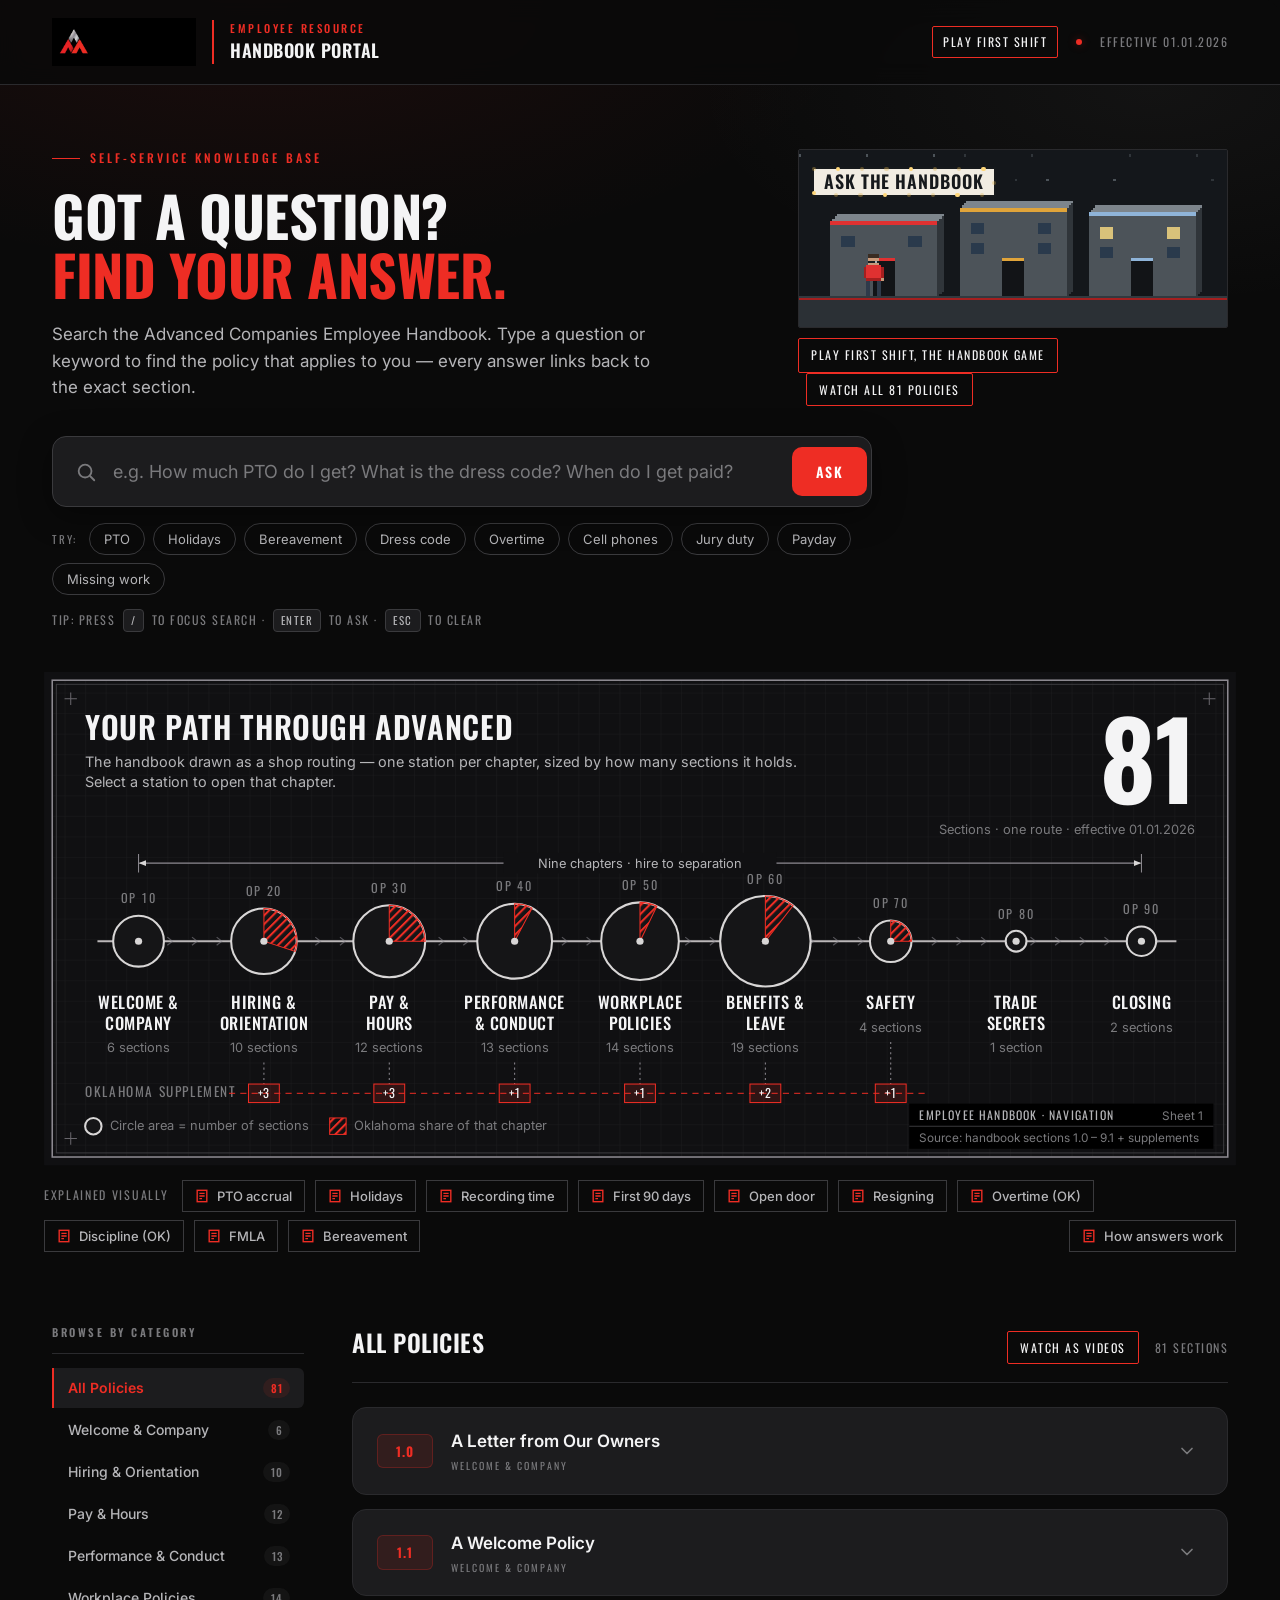
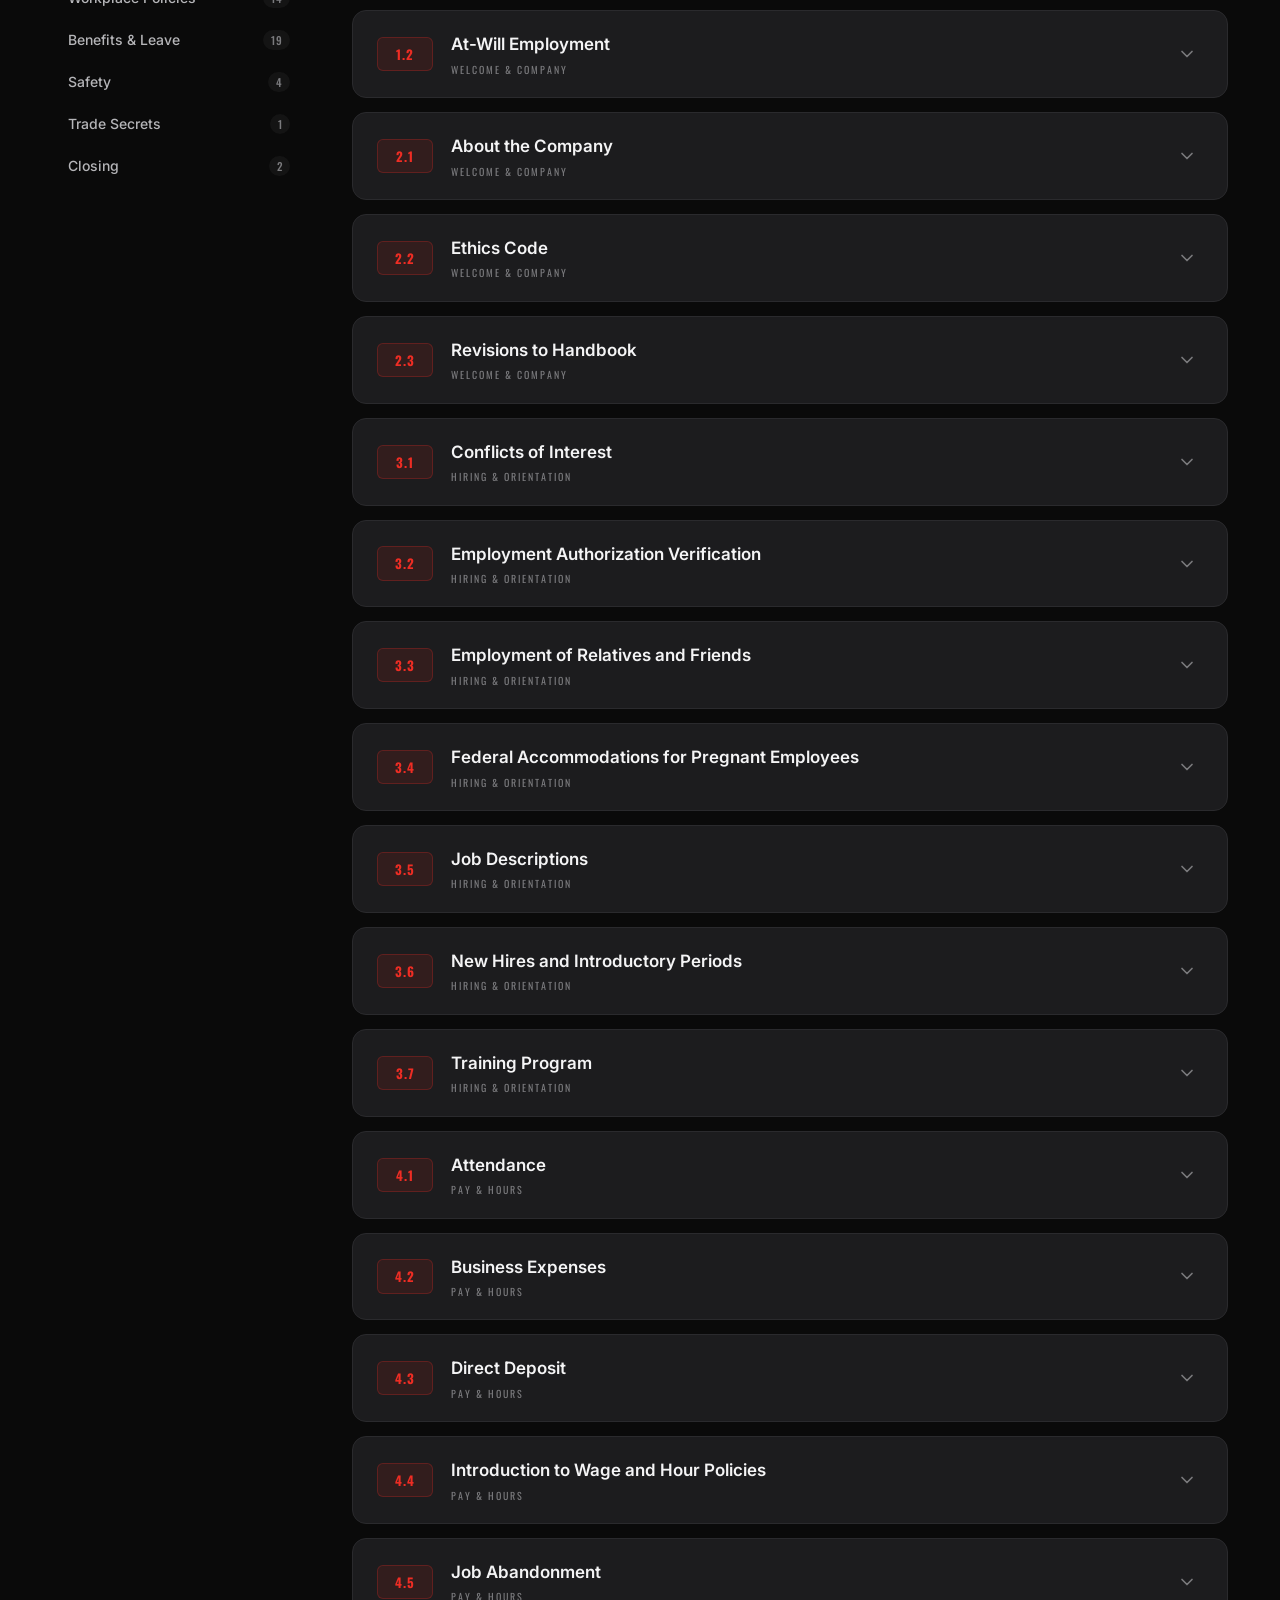
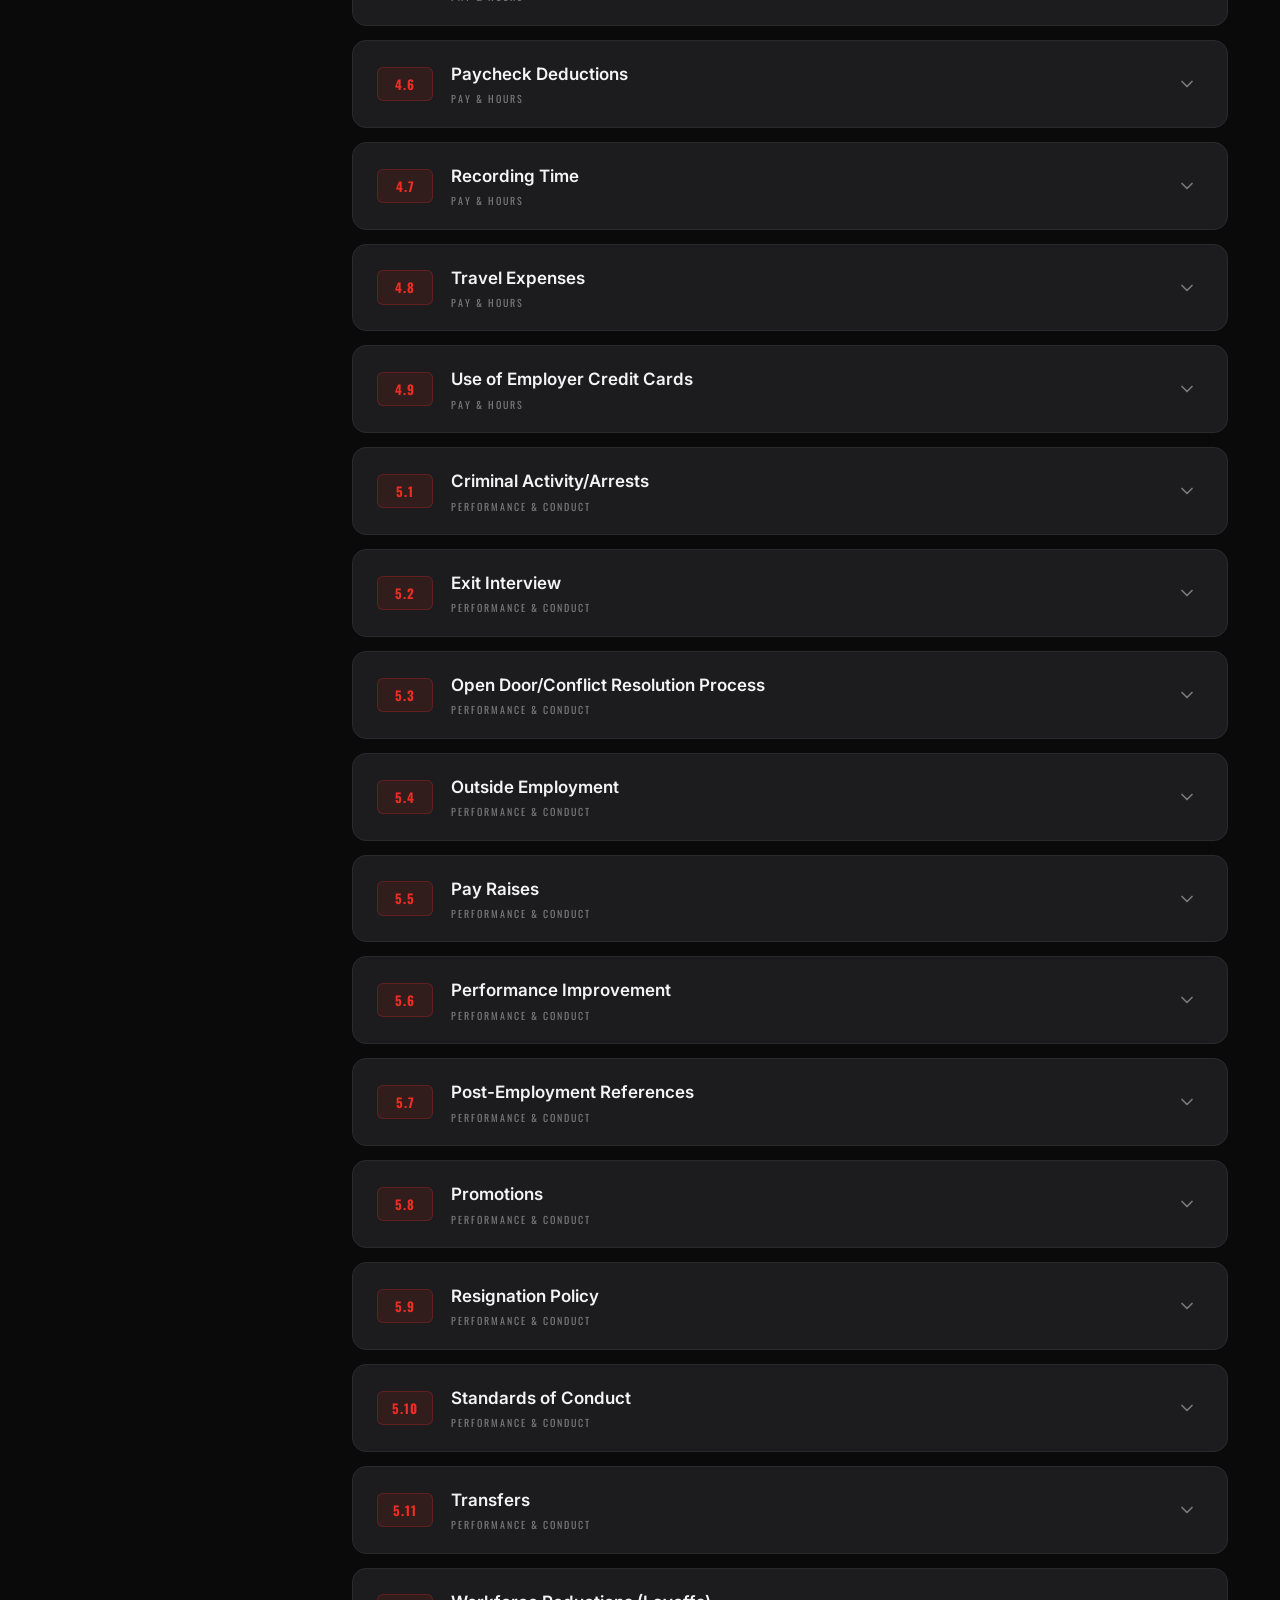
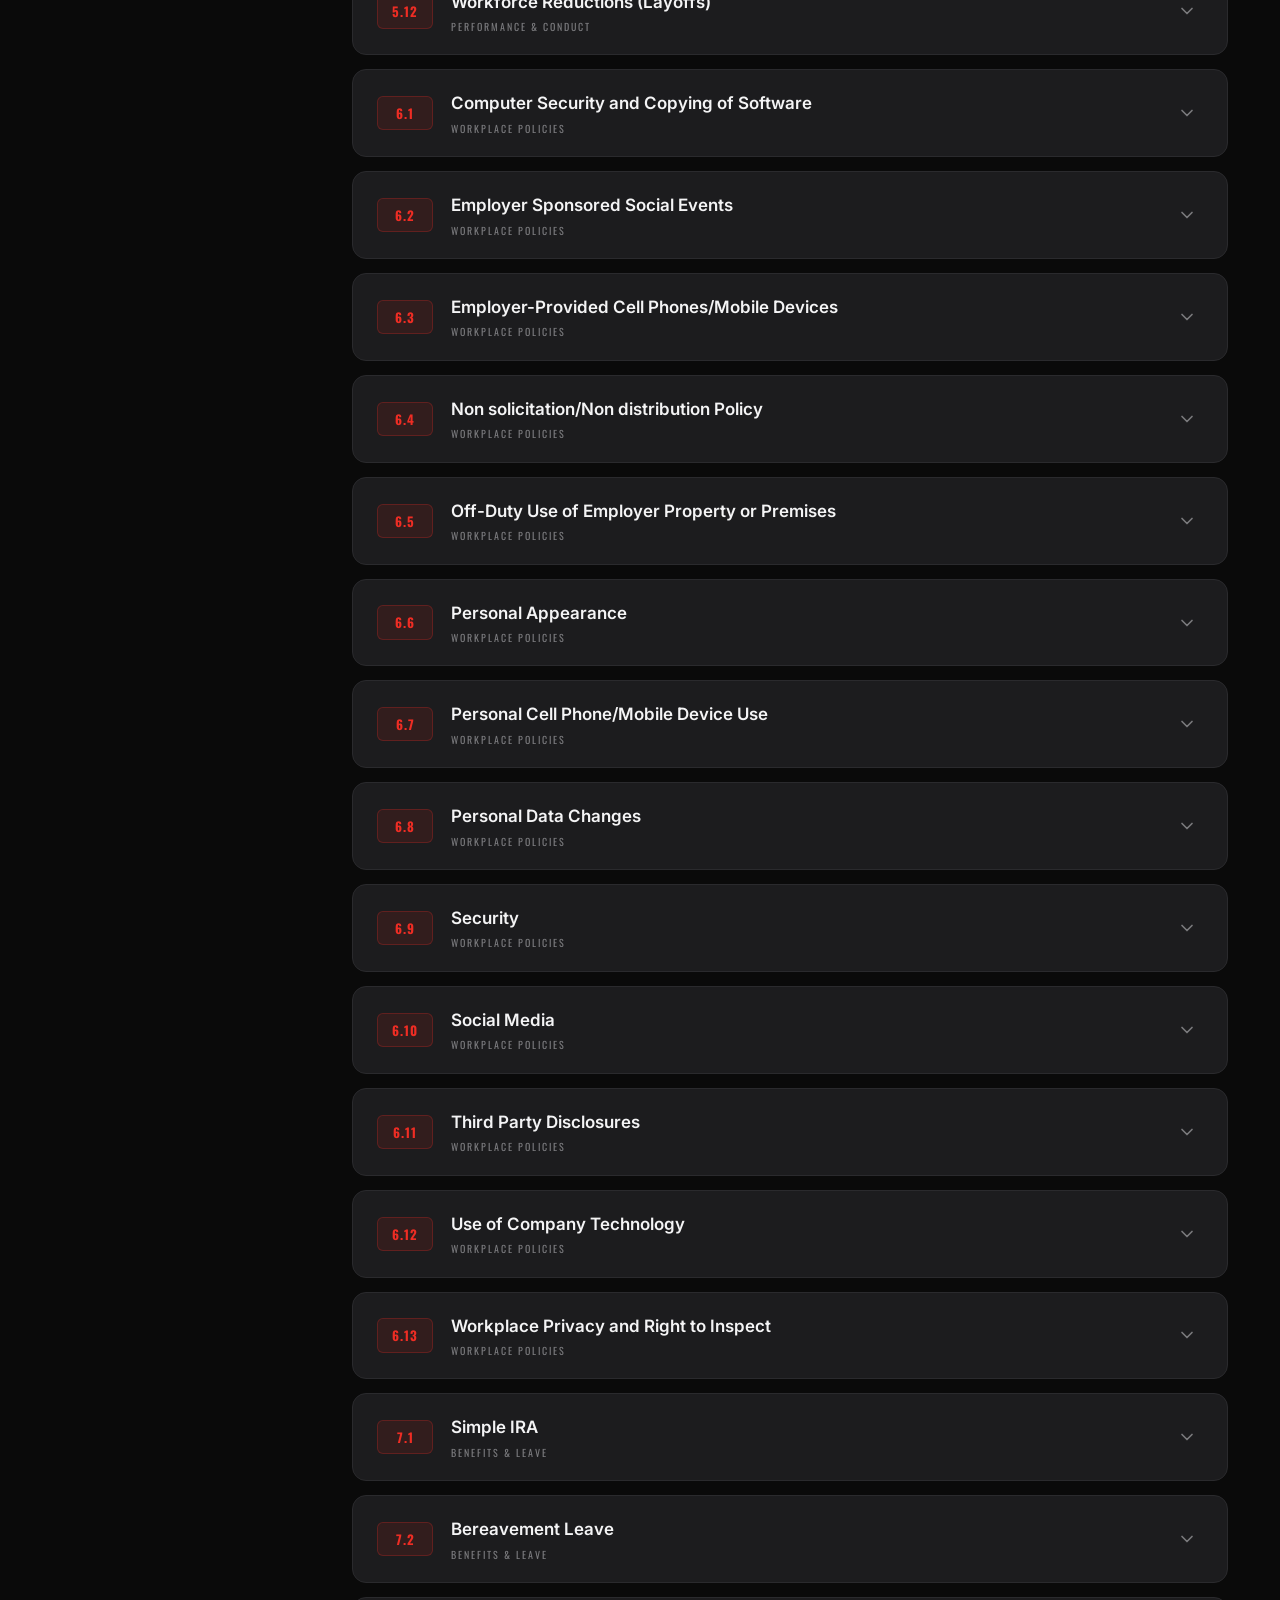
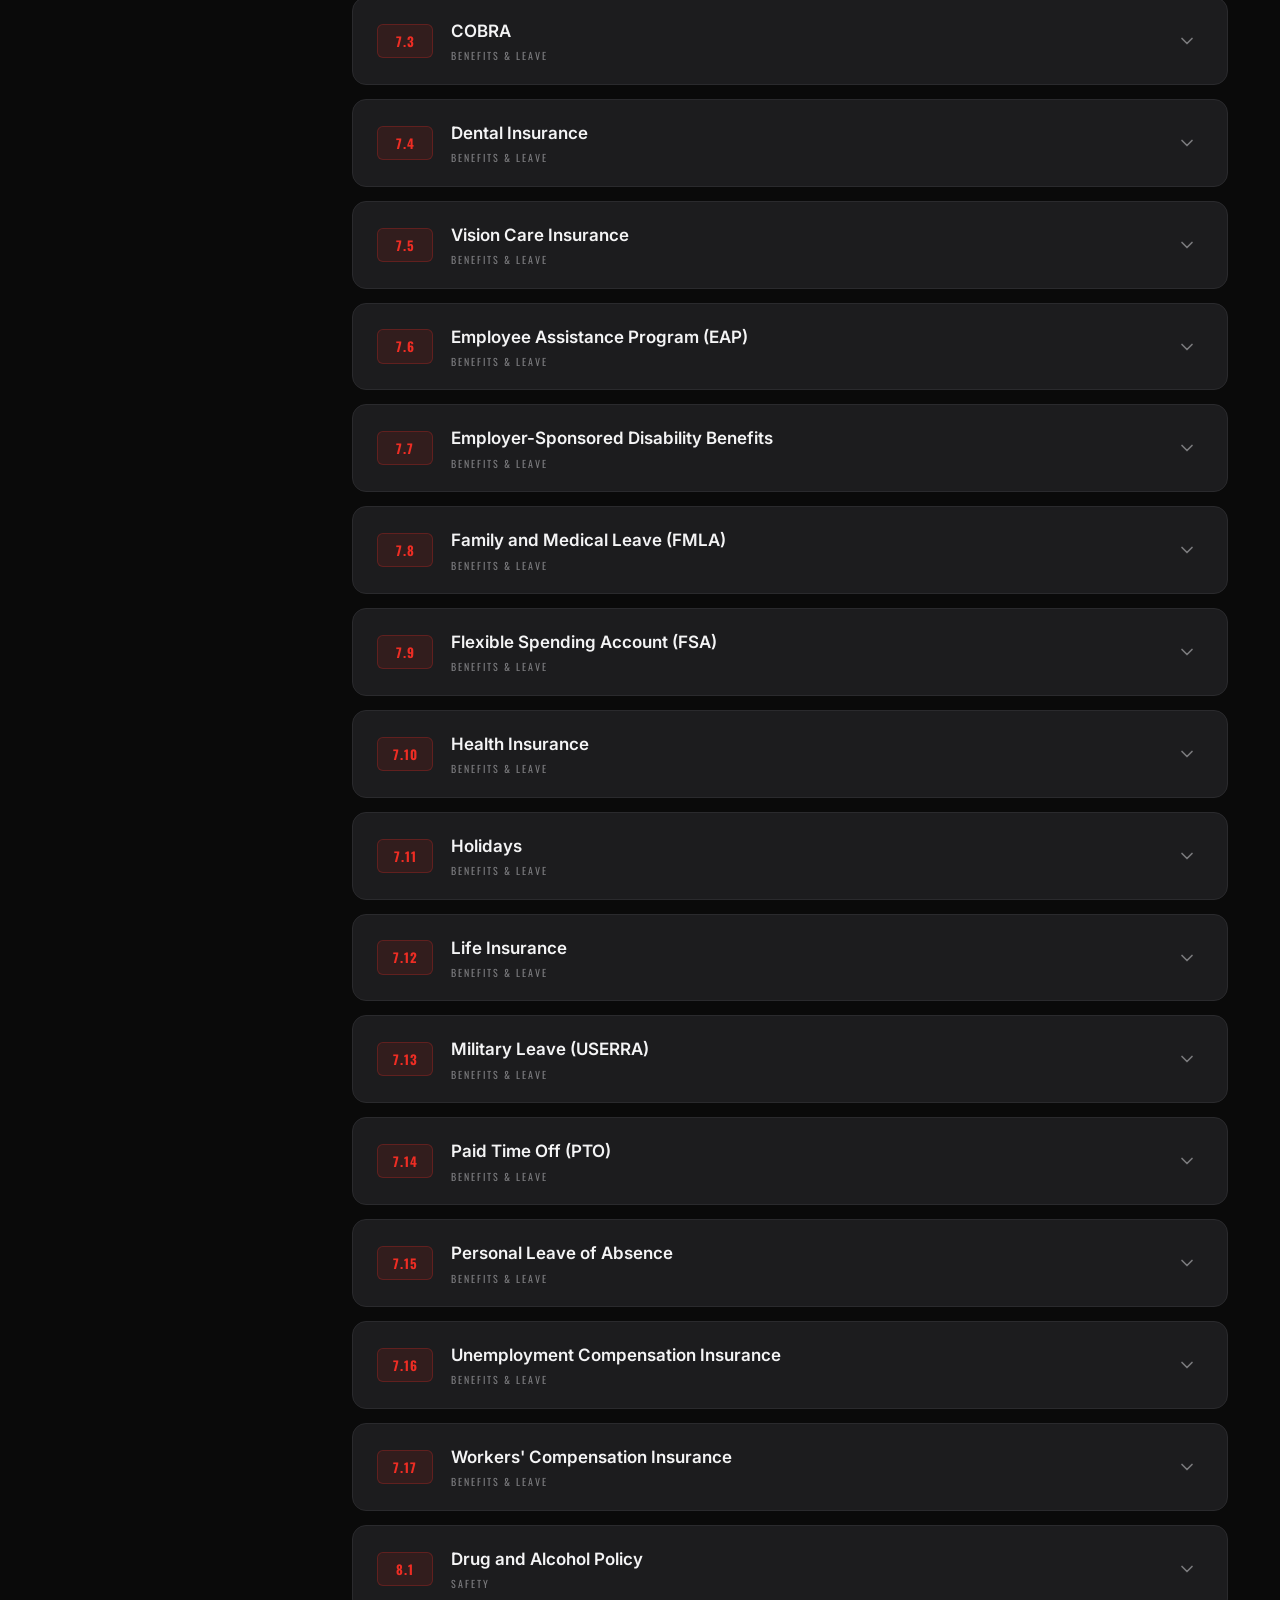
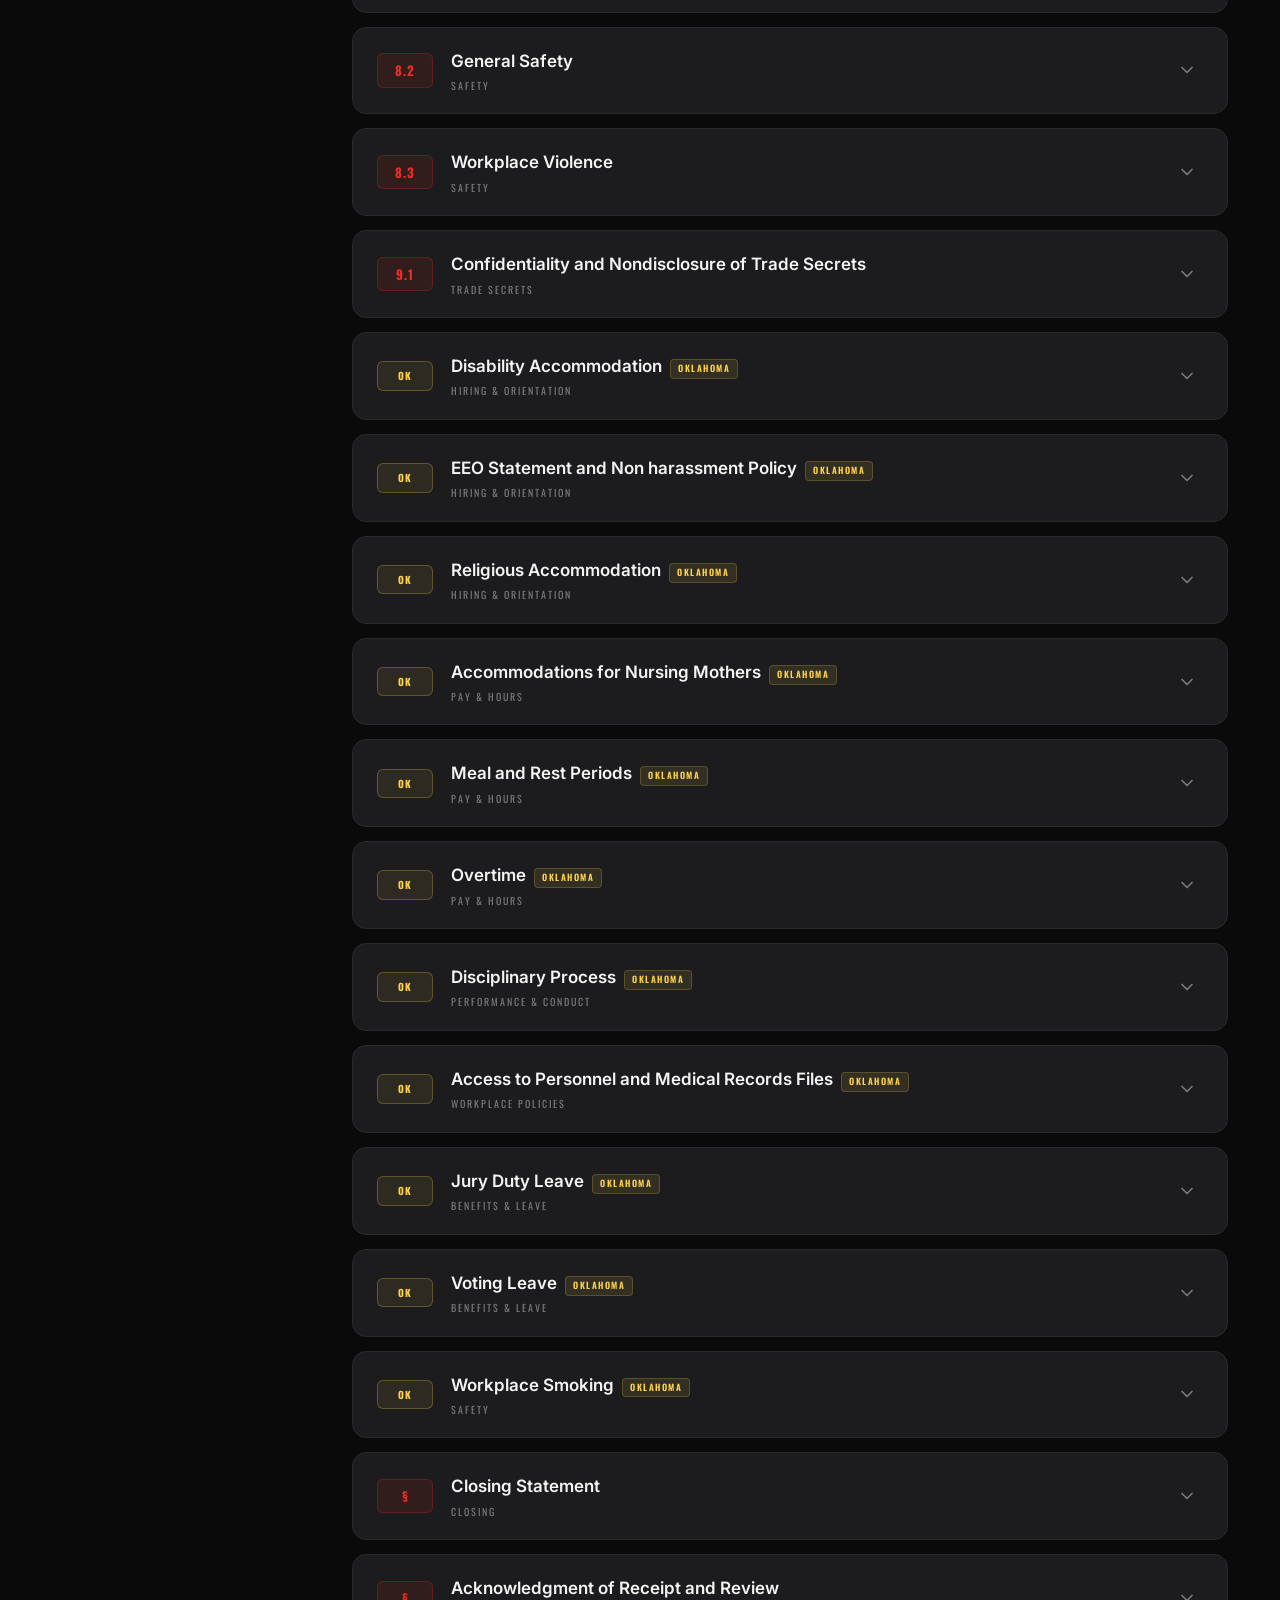
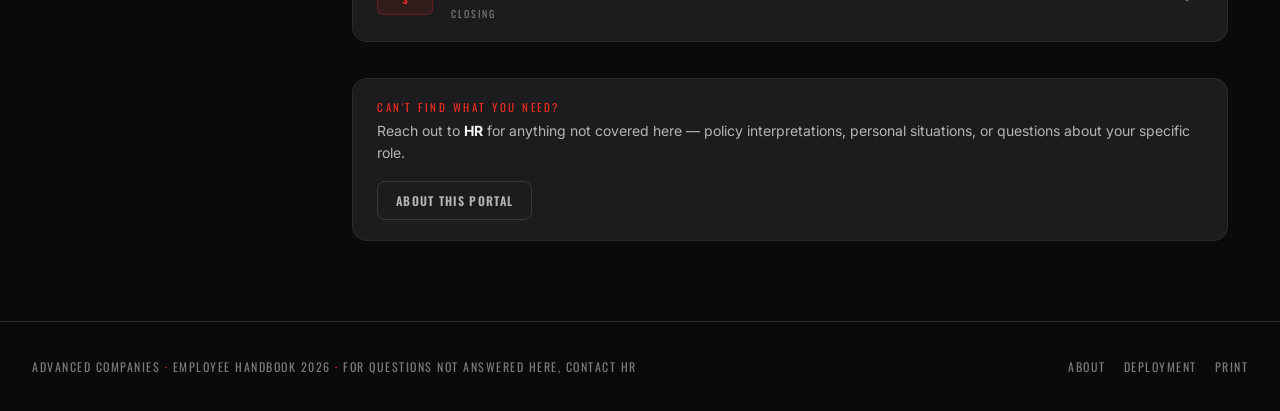
==== commit b686720f: "Handbook videos: labels as a caption under the scene, nothing drawn over people or objects Co-Author" ====
--- a/Advanced_Handbook_Dashboard.html
+++ b/Advanced_Handbook_Dashboard.html
@@ -3136,6 +3136,7 @@
     '.hbv-co span{margin-left:.2cqi;border-top:.35cqi solid #f1ece2;width:3.4cqi;flex:none}' +
     '.hbv-co em{font:700 2.6cqi/1 var(--font-body);font-style:normal;letter-spacing:.06em;text-transform:uppercase;background:#f1ece2;color:#16191c;border:.35cqi solid #16191c;padding:.8cqi 1.2cqi;white-space:nowrap}' +
     '.hbv-co.l{flex-direction:row-reverse;transform:translate(-100%,-50%)}.hbv-co.l::before{margin:0 -.9cqi 0 0}.hbv-co.l span{margin:0 .2cqi 0 0}' +
+    '/* labels as a caption under the scene (2026-11-23): nothing drawn over people or objects */.hbv-co,.hbv-co.l{left:50%!important;top:auto!important;bottom:3%;transform:translateX(-50%);flex-direction:row}.hbv-co::before,.hbv-co span{display:none}.hbv-co em{font-size:3cqi;padding:1cqi 1.8cqi}.hbv-co:not(.on){transition:none}' +
     '.hbv-w .n{font:600 56px/.85 var(--font-display);color:var(--brand-red,#EE2D24)}' +
     '.hbv-w h4{margin:8px 0 10px;font:600 26px/1.05 var(--font-display);text-transform:uppercase;letter-spacing:.02em;color:var(--text-primary)}' +
     '.hbv-w p{margin:0 0 10px;color:var(--text-secondary);font-size:15px;line-height:1.55}' +
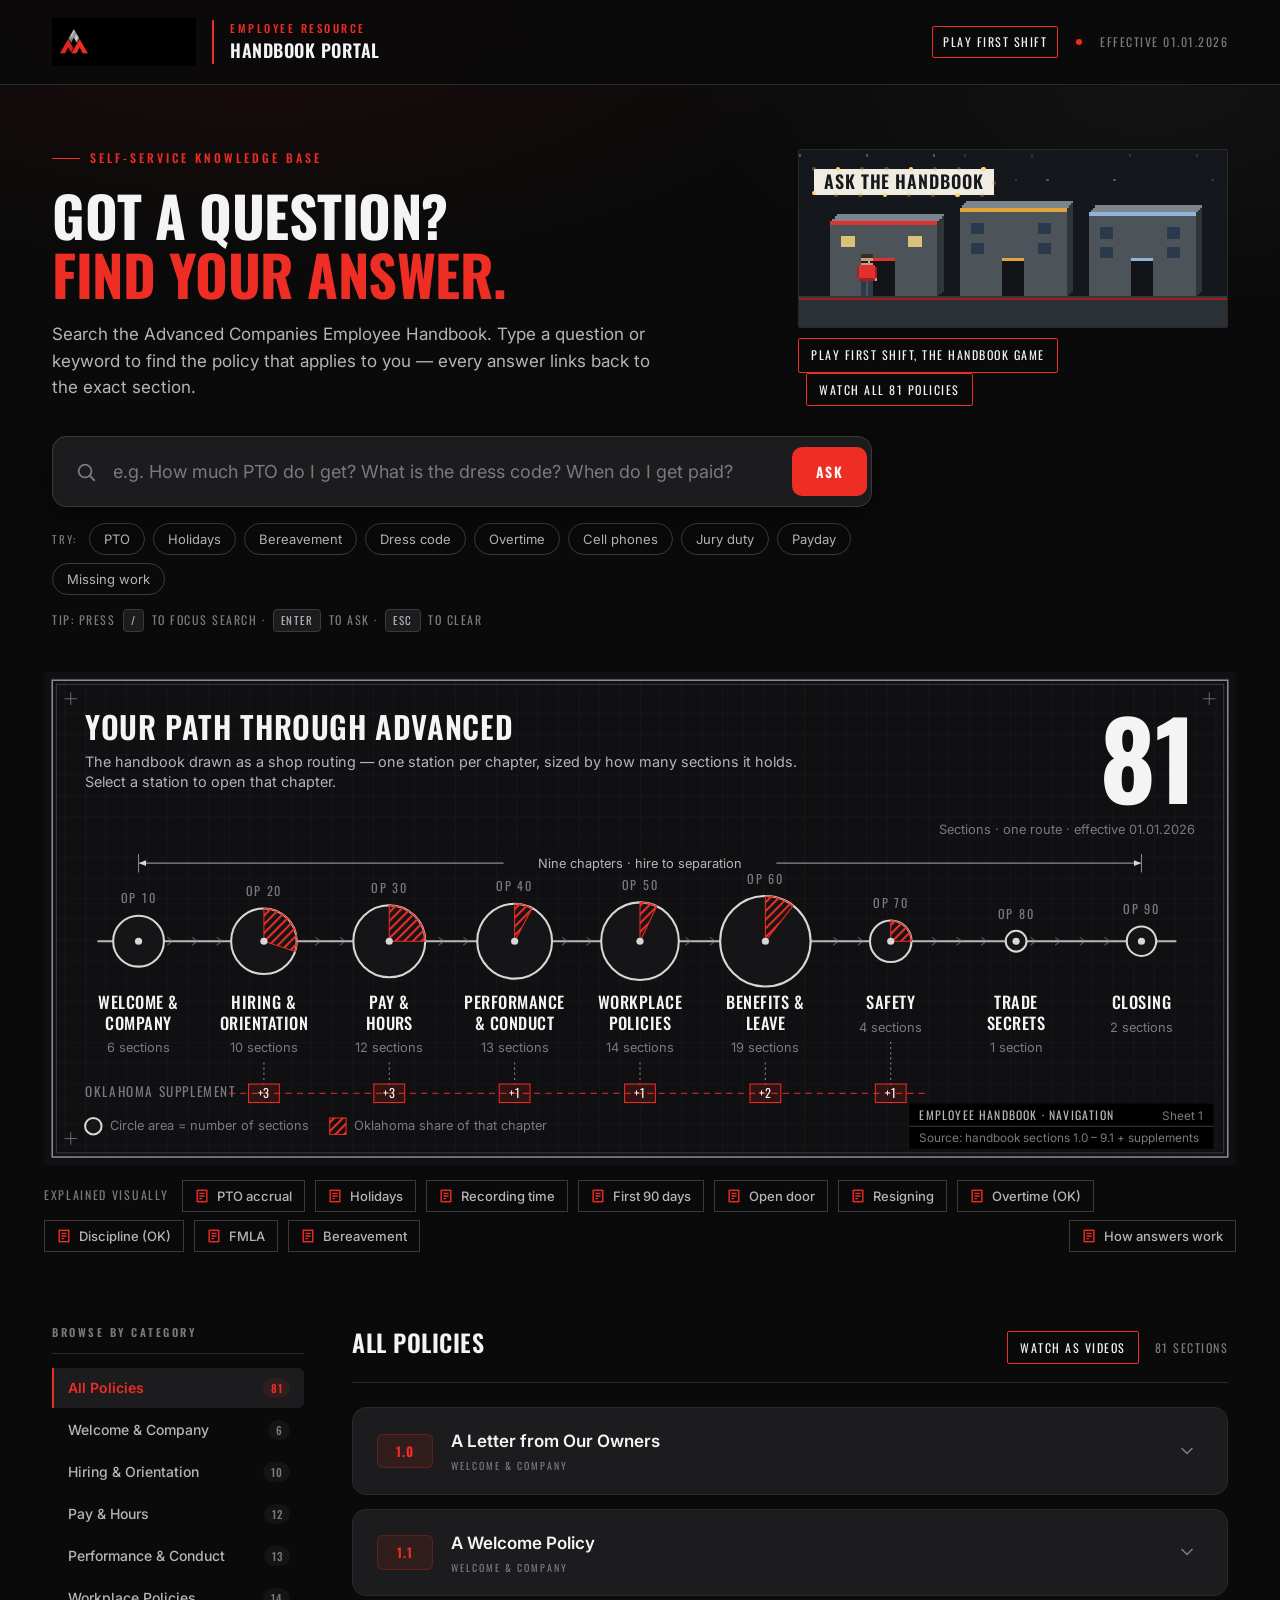
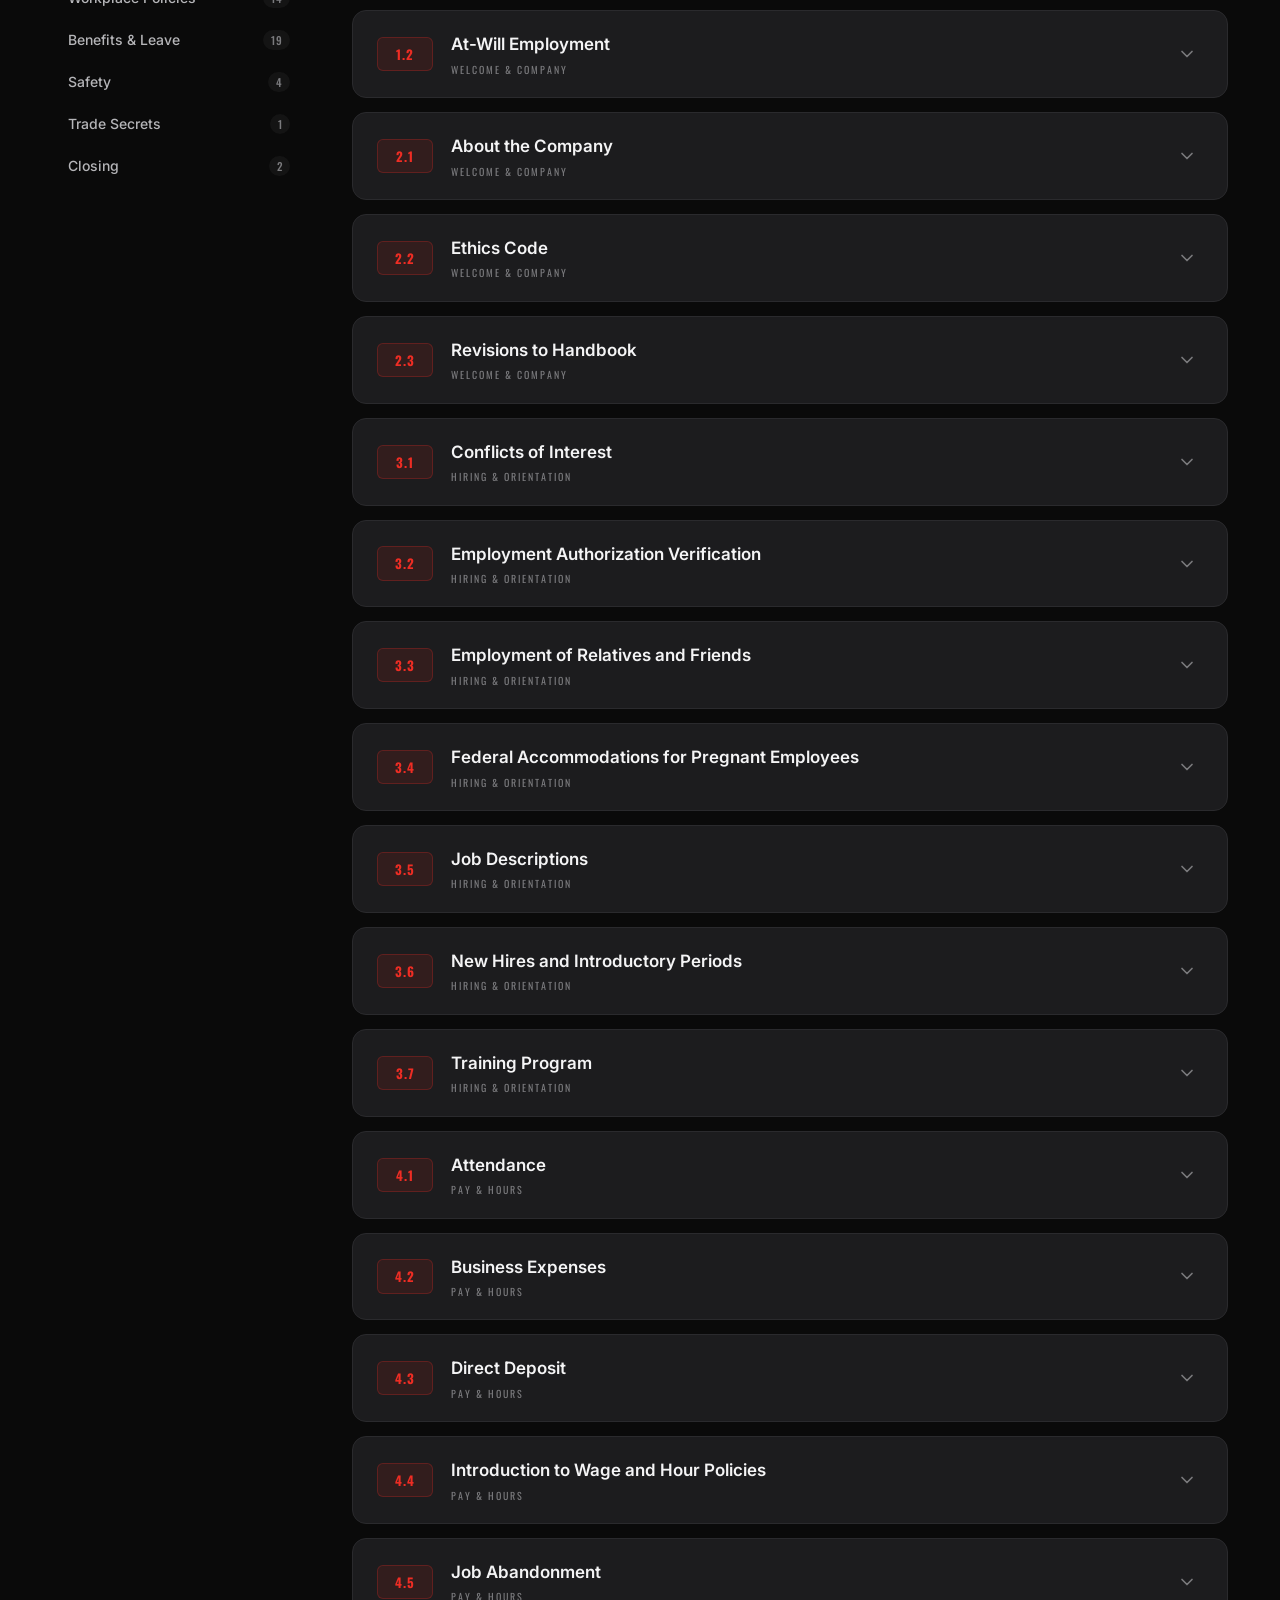
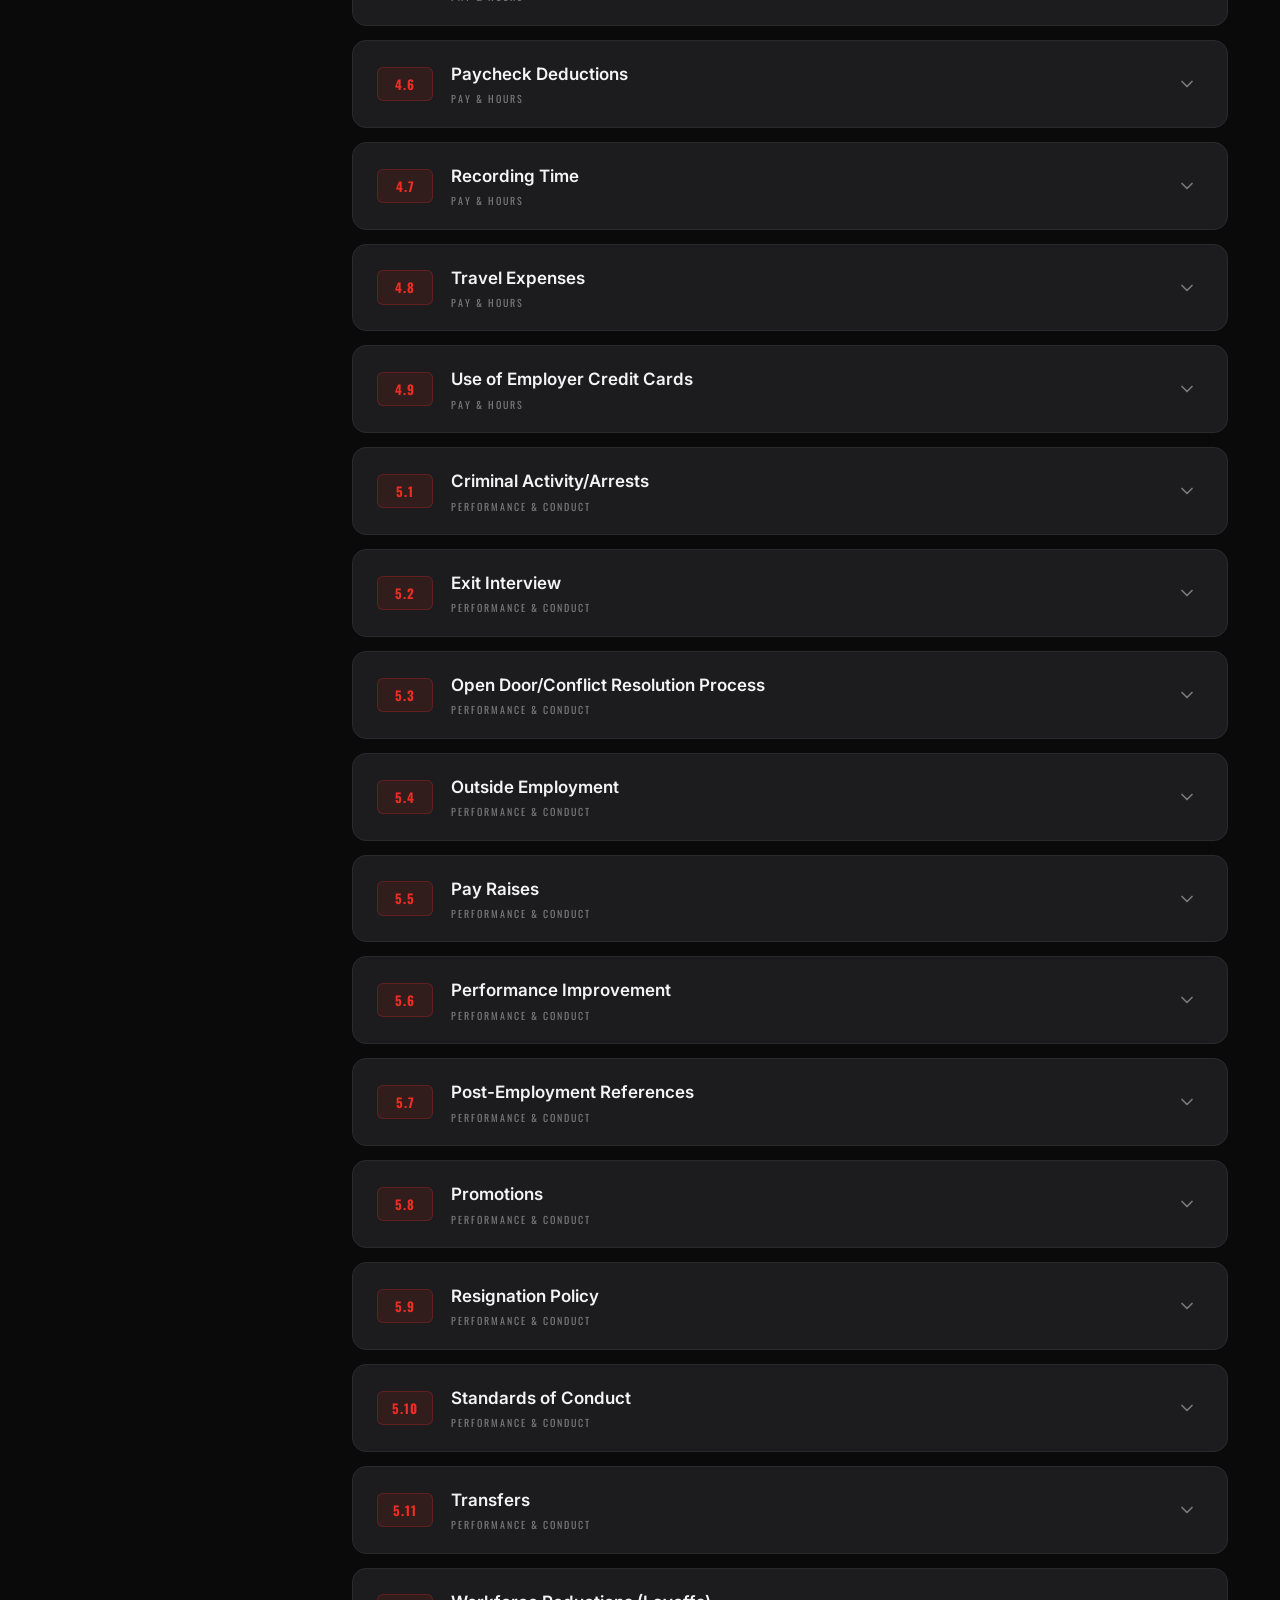
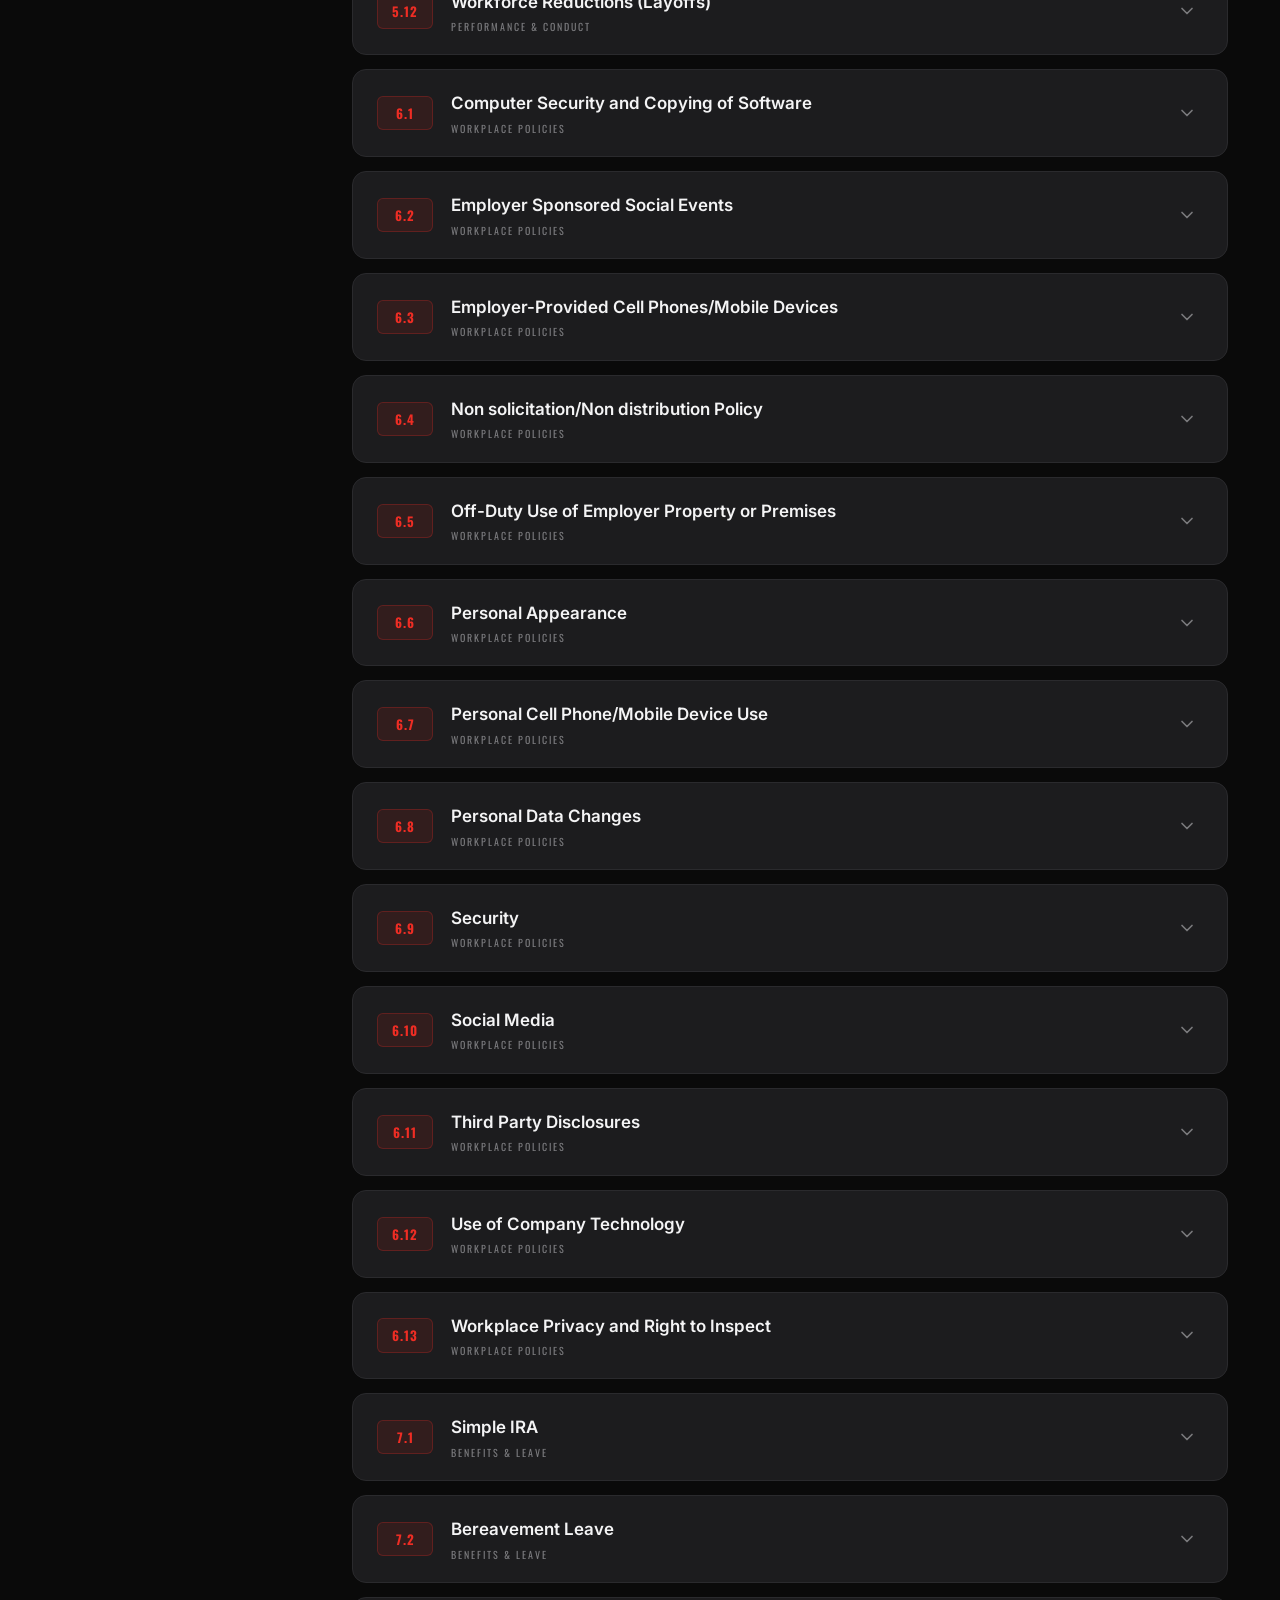
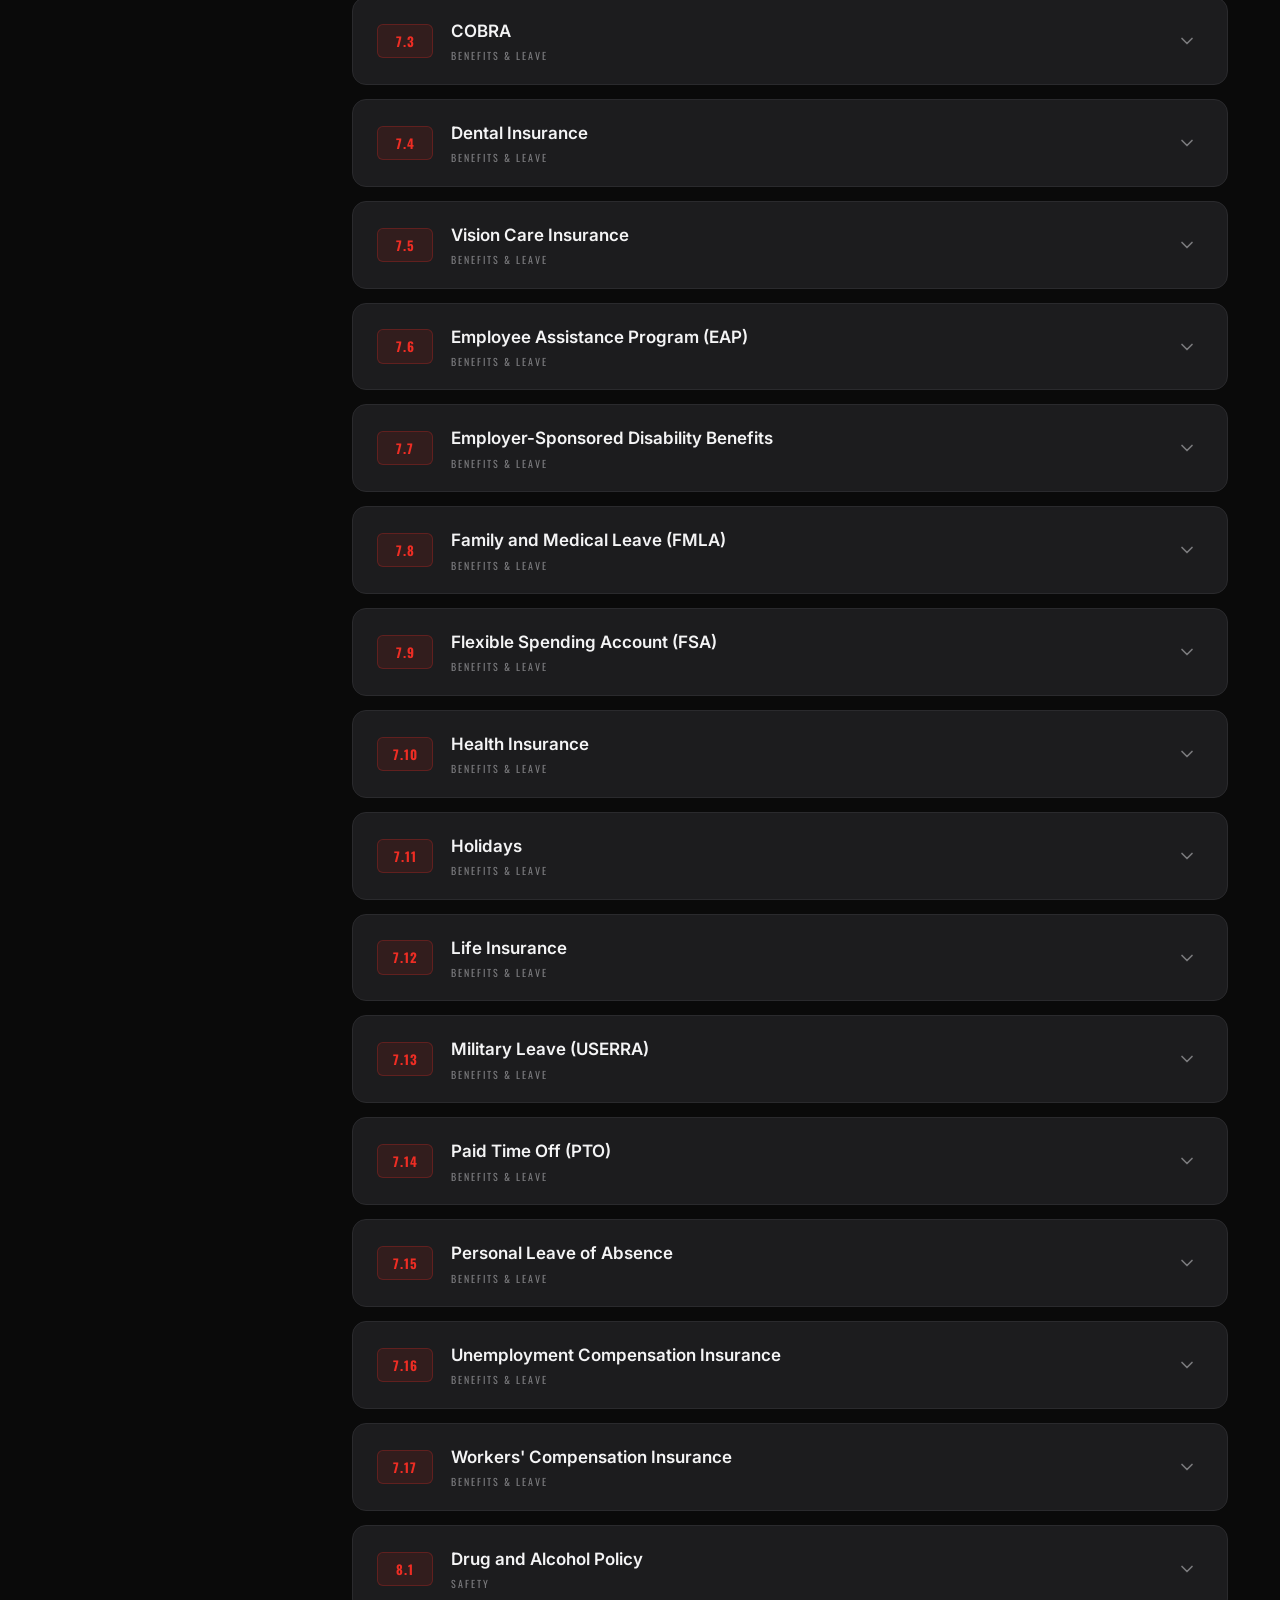
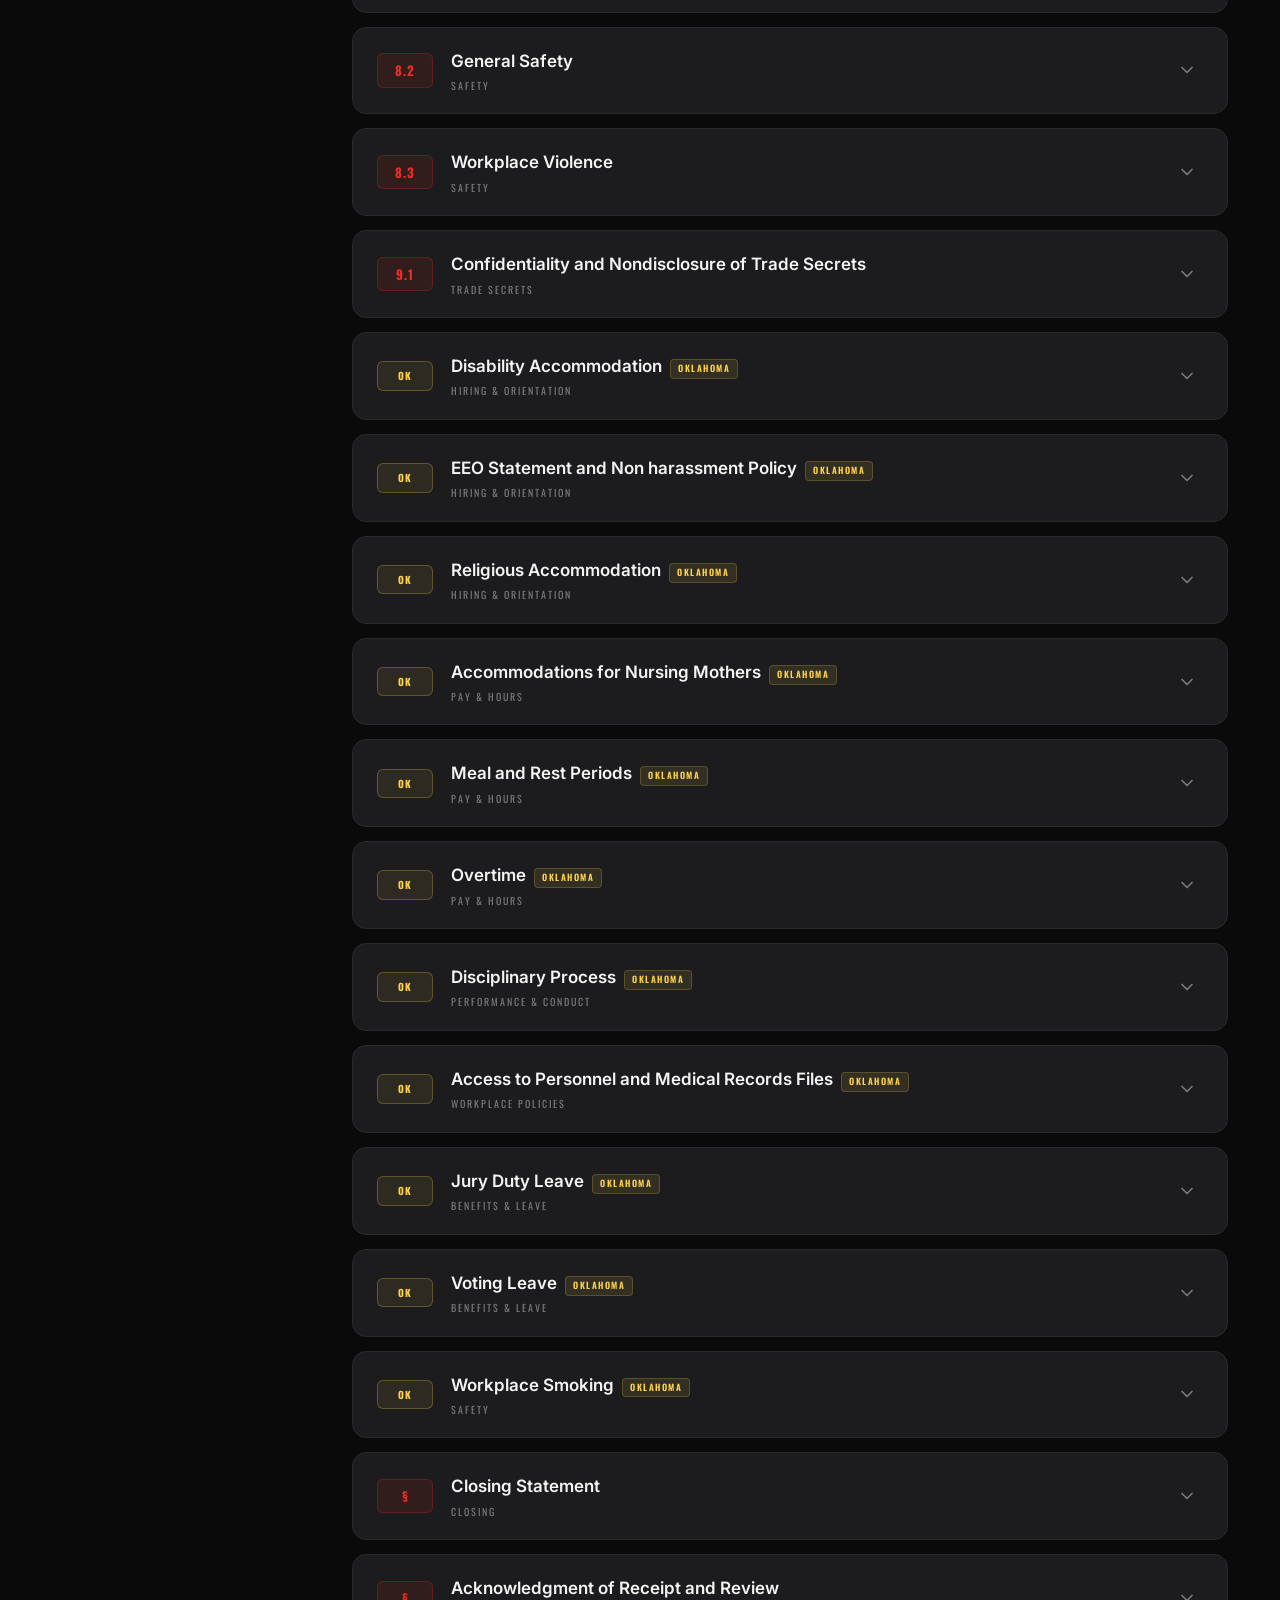
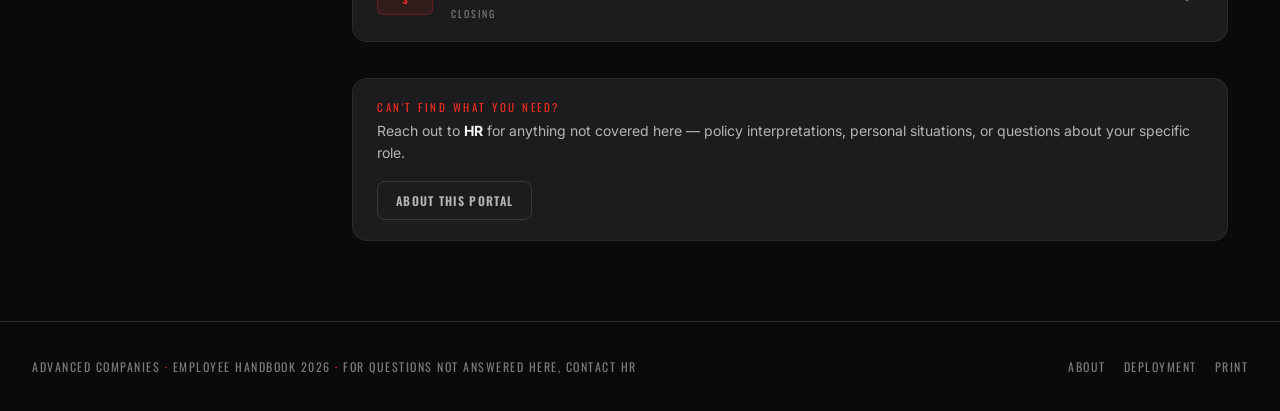
==== commit 1f0eb5f1: "Handbook videos: the big policy number no longer overlaps the title (TV mode and card) Co-Authored-B" ====
--- a/Advanced_Handbook_Dashboard.html
+++ b/Advanced_Handbook_Dashboard.html
@@ -3137,7 +3137,7 @@
     '.hbv-co em{font:700 2.6cqi/1 var(--font-body);font-style:normal;letter-spacing:.06em;text-transform:uppercase;background:#f1ece2;color:#16191c;border:.35cqi solid #16191c;padding:.8cqi 1.2cqi;white-space:nowrap}' +
     '.hbv-co.l{flex-direction:row-reverse;transform:translate(-100%,-50%)}.hbv-co.l::before{margin:0 -.9cqi 0 0}.hbv-co.l span{margin:0 .2cqi 0 0}' +
     '/* labels as a caption under the scene (2026-11-23): nothing drawn over people or objects */.hbv-co,.hbv-co.l{left:50%!important;top:auto!important;bottom:3%;transform:translateX(-50%);flex-direction:row}.hbv-co::before,.hbv-co span{display:none}.hbv-co em{font-size:3cqi;padding:1cqi 1.8cqi}.hbv-co:not(.on){transition:none}' +
-    '.hbv-w .n{font:600 56px/.85 var(--font-display);color:var(--brand-red,#EE2D24)}' +
+    '.hbv-w .n{font:600 56px/1.05 var(--font-display);color:var(--brand-red,#EE2D24);margin:0 0 6px}' +
     '.hbv-w h4{margin:8px 0 10px;font:600 26px/1.05 var(--font-display);text-transform:uppercase;letter-spacing:.02em;color:var(--text-primary)}' +
     '.hbv-w p{margin:0 0 10px;color:var(--text-secondary);font-size:15px;line-height:1.55}' +
     '.hbv-w .c{margin:0 0 14px;font-family:var(--font-body);font-size:13px;font-weight:400;line-height:1.45;letter-spacing:0;text-transform:none;color:var(--text-muted)}' +
@@ -3146,8 +3146,8 @@
     '.hbv-tv{position:fixed;inset:0;z-index:2147483100;background:#0f1113;display:grid;grid-template-columns:minmax(0,1fr) minmax(300px,30vw)}' +
     '.hbv-tv .l{display:grid;place-items:center;padding:2vh 2vw;min-width:0;min-height:0}.hbv-tv .hbv-st{width:min(100%,calc((100vh - 4vh) * 4 / 3))}' +
     '.hbv-tv aside{border-left:1px solid var(--border-strong);padding:5vh 3vw;display:flex;flex-direction:column;gap:2vh;background:#141414;overflow-y:auto;overflow-x:hidden;min-width:0}' +
-    '.hbv-tv .n{font:600 clamp(56px,min(13vh,7vw),160px)/.8 var(--font-display);color:#EE2D24}.hbv-tv h2{margin:0;font:600 clamp(24px,min(6vh,2.6vw),72px)/.98 var(--font-display);text-transform:uppercase;color:#F4F4F5;overflow-wrap:anywhere}' +
-    '.hbv-tv p{margin:0;font-size:clamp(15px,2.2vh,24px);line-height:1.45;color:#B5B5B8}.hbv-tv .c{font:600 clamp(12px,1.6vh,16px)/1 var(--font-display);letter-spacing:2px;text-transform:uppercase;color:#7A7A7D}' +
+    '.hbv-tv .n{font:600 clamp(56px,min(13vh,7vw),160px)/1.05 var(--font-display);color:#EE2D24;margin:0 0 1.6vh}.hbv-tv h2{margin:0;font:600 clamp(24px,min(6vh,2.6vw),72px)/.98 var(--font-display);text-transform:uppercase;color:#F4F4F5;overflow-wrap:anywhere}' +
+    '.hbv-tv p{margin:0;font-size:clamp(15px,2.2vh,24px);line-height:1.45;color:#B5B5B8}.hbv-tv .c{font:600 clamp(12px,1.6vh,16px)/1.45 var(--font-display);letter-spacing:2px;text-transform:uppercase;color:#7A7A7D}' +
     '.hbv-tv .txt{transition:opacity .45s ease}.hbv-tv .txt.out{opacity:0}' +
     '.hbv-tv .steps{margin-top:auto;display:flex;gap:3px;flex-wrap:wrap}.hbv-tv .steps i{flex:1 0 6px;height:5px;background:#2A2A2D}.hbv-tv .steps i.on{background:#EE2D24}' +
     '.hbv-tv .ctl{display:flex;gap:8px;flex-wrap:wrap}.hbv-tv .ctl button{font-family:var(--font-display);font-size:13px;letter-spacing:1.5px;text-transform:uppercase;background:transparent;color:#F4F4F5;border:1px solid #3A3A3D;border-radius:2px;padding:9px 14px;cursor:pointer}' +
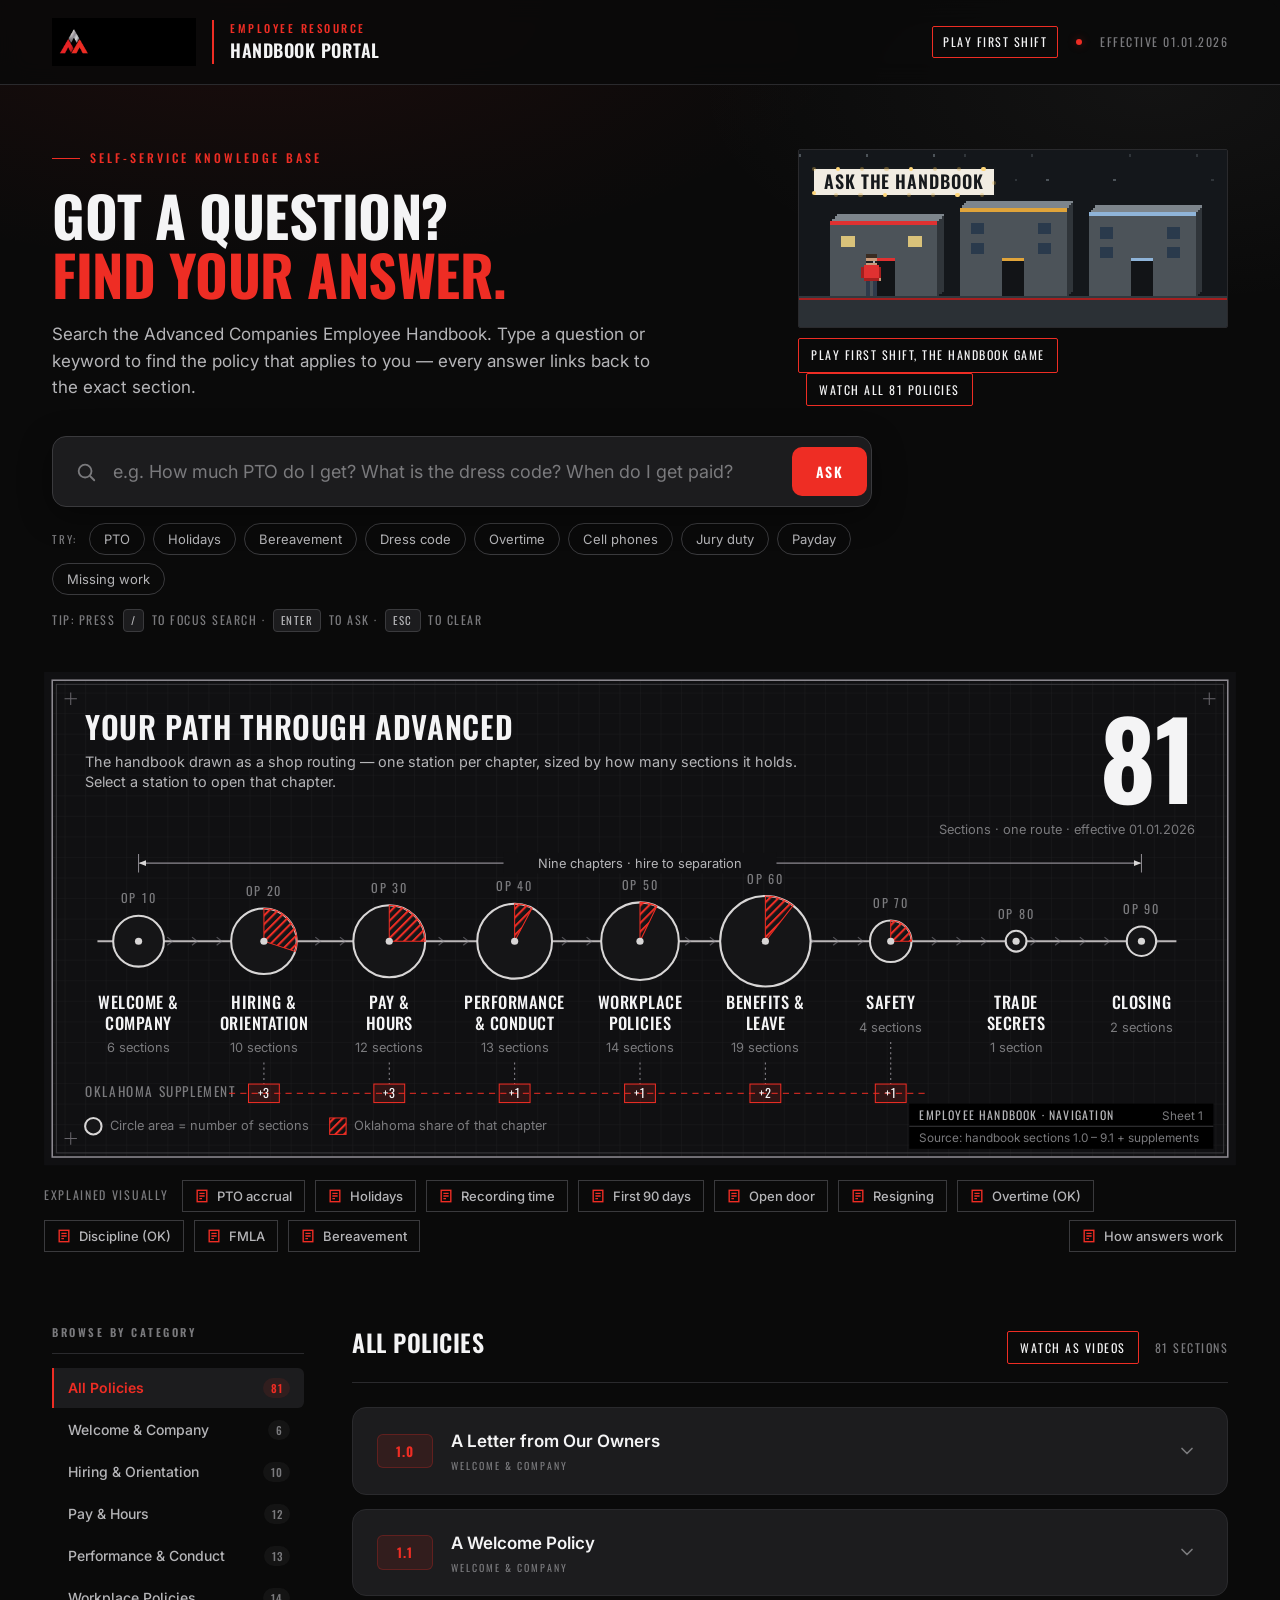
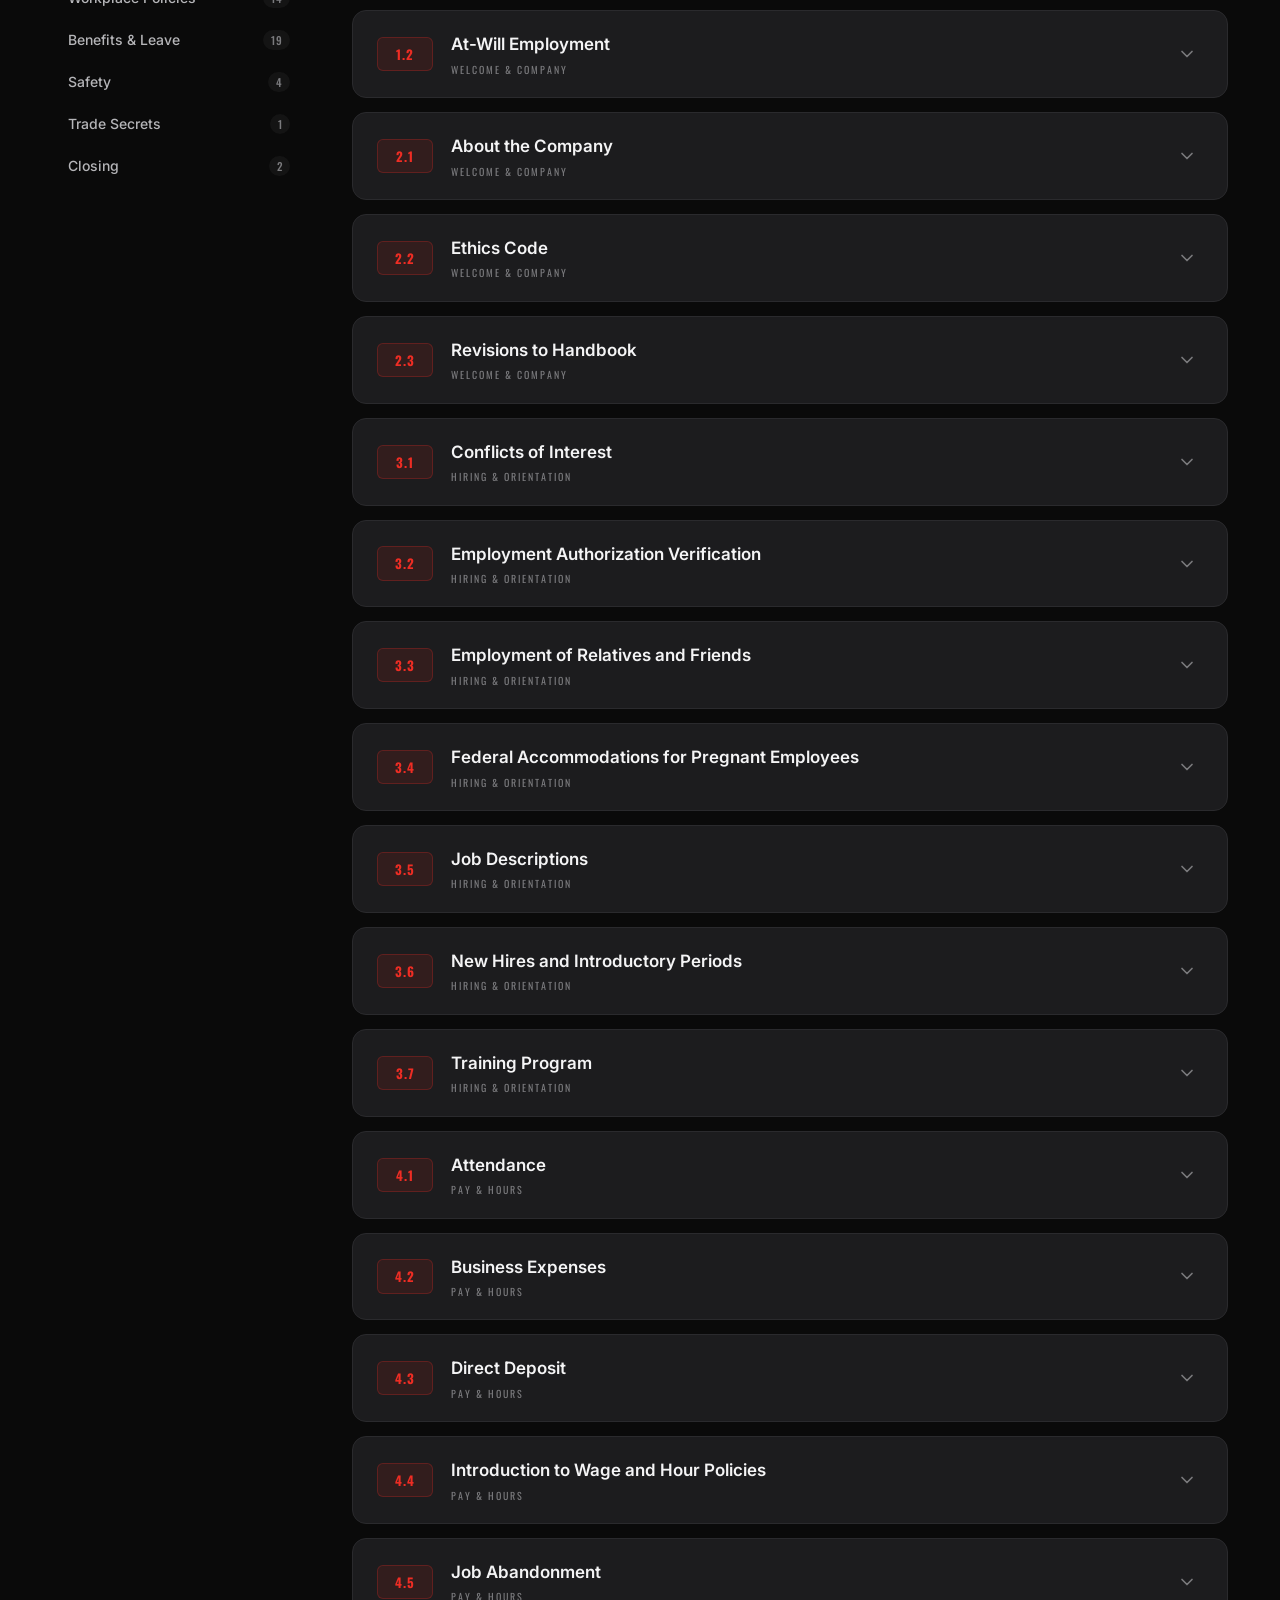
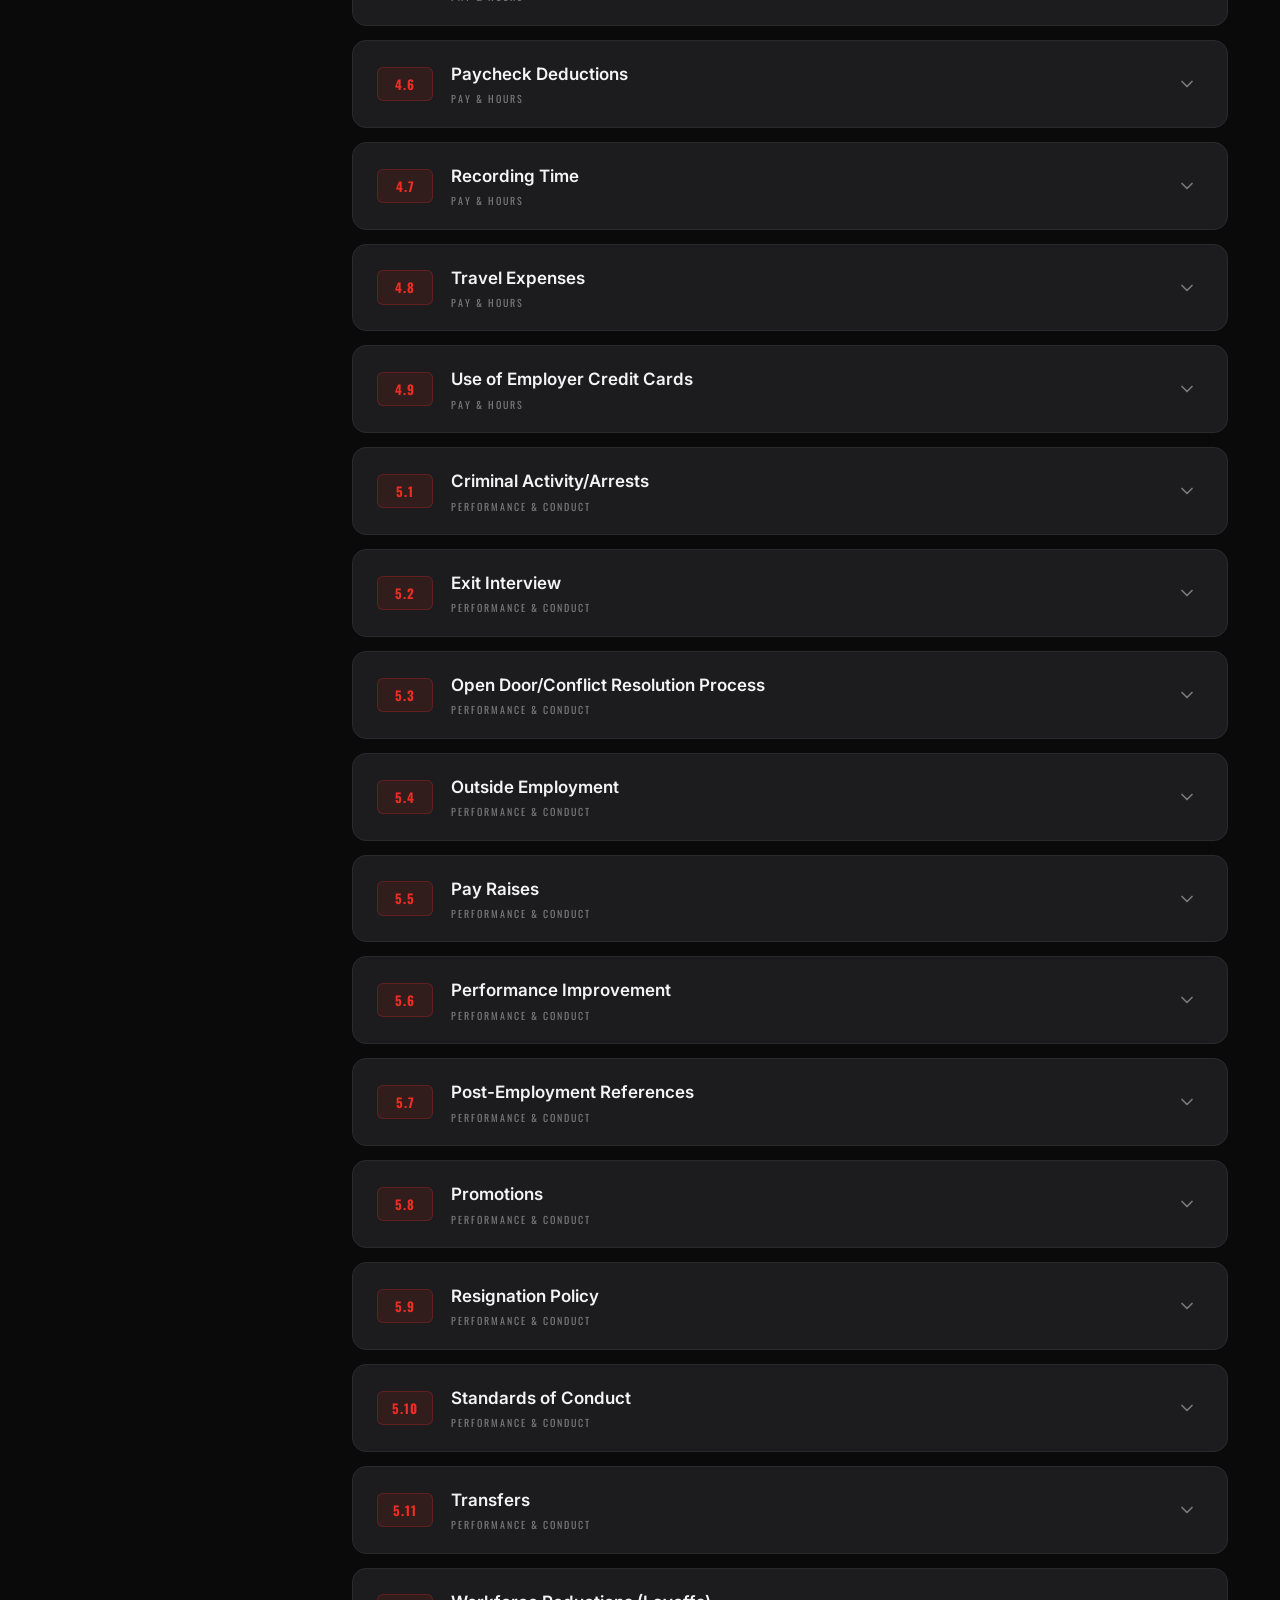
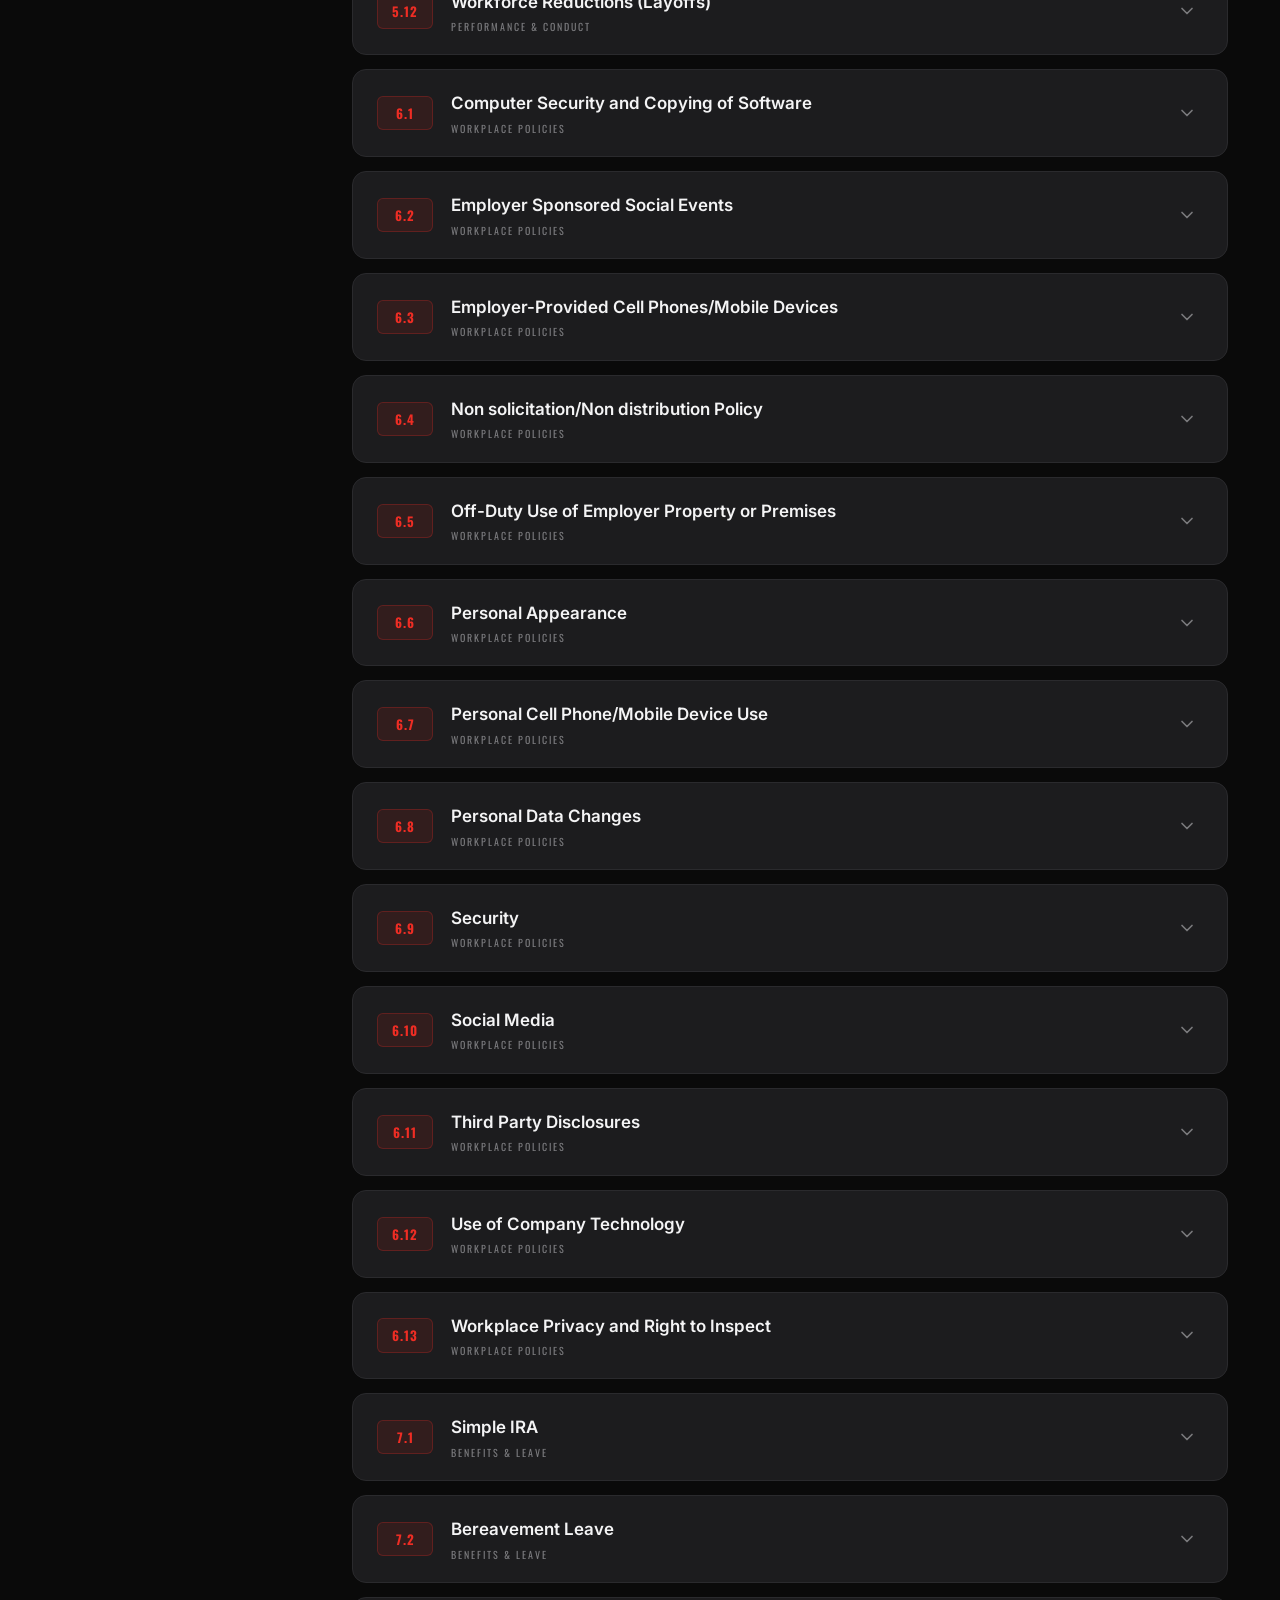
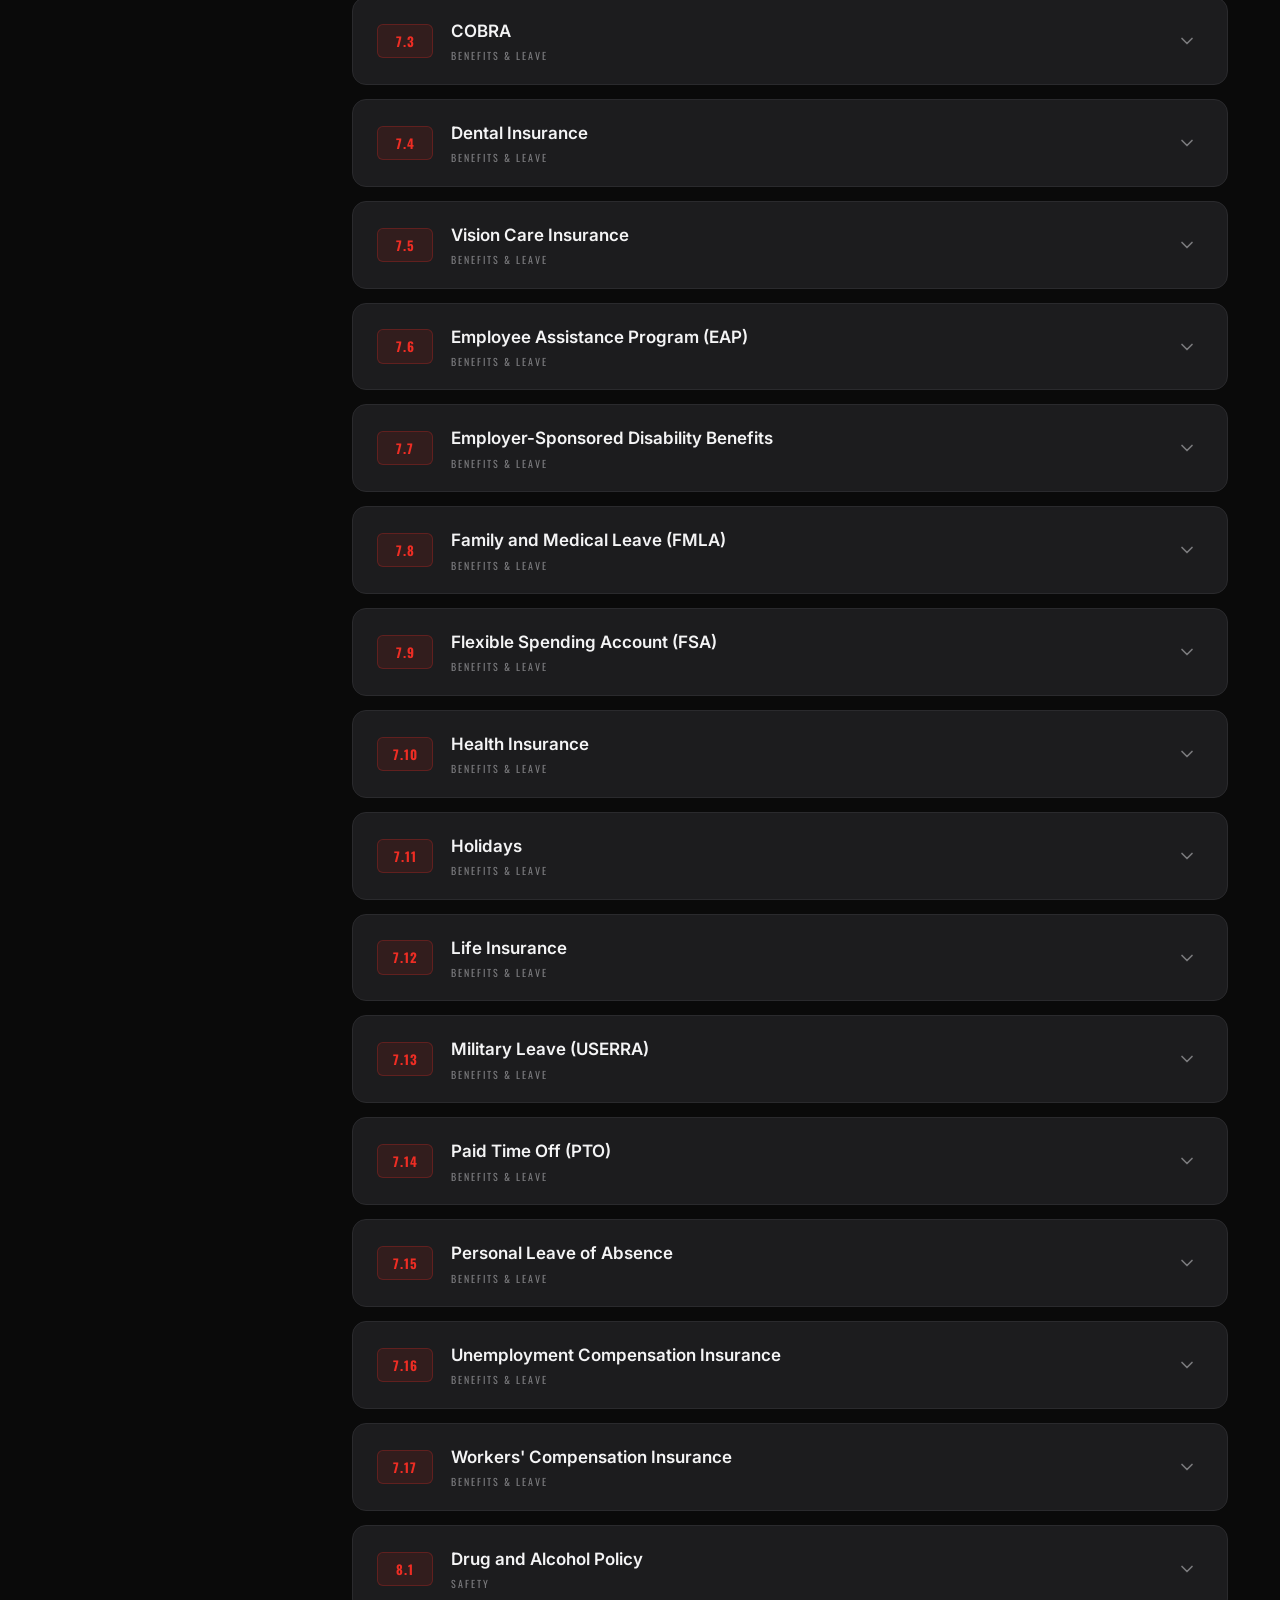
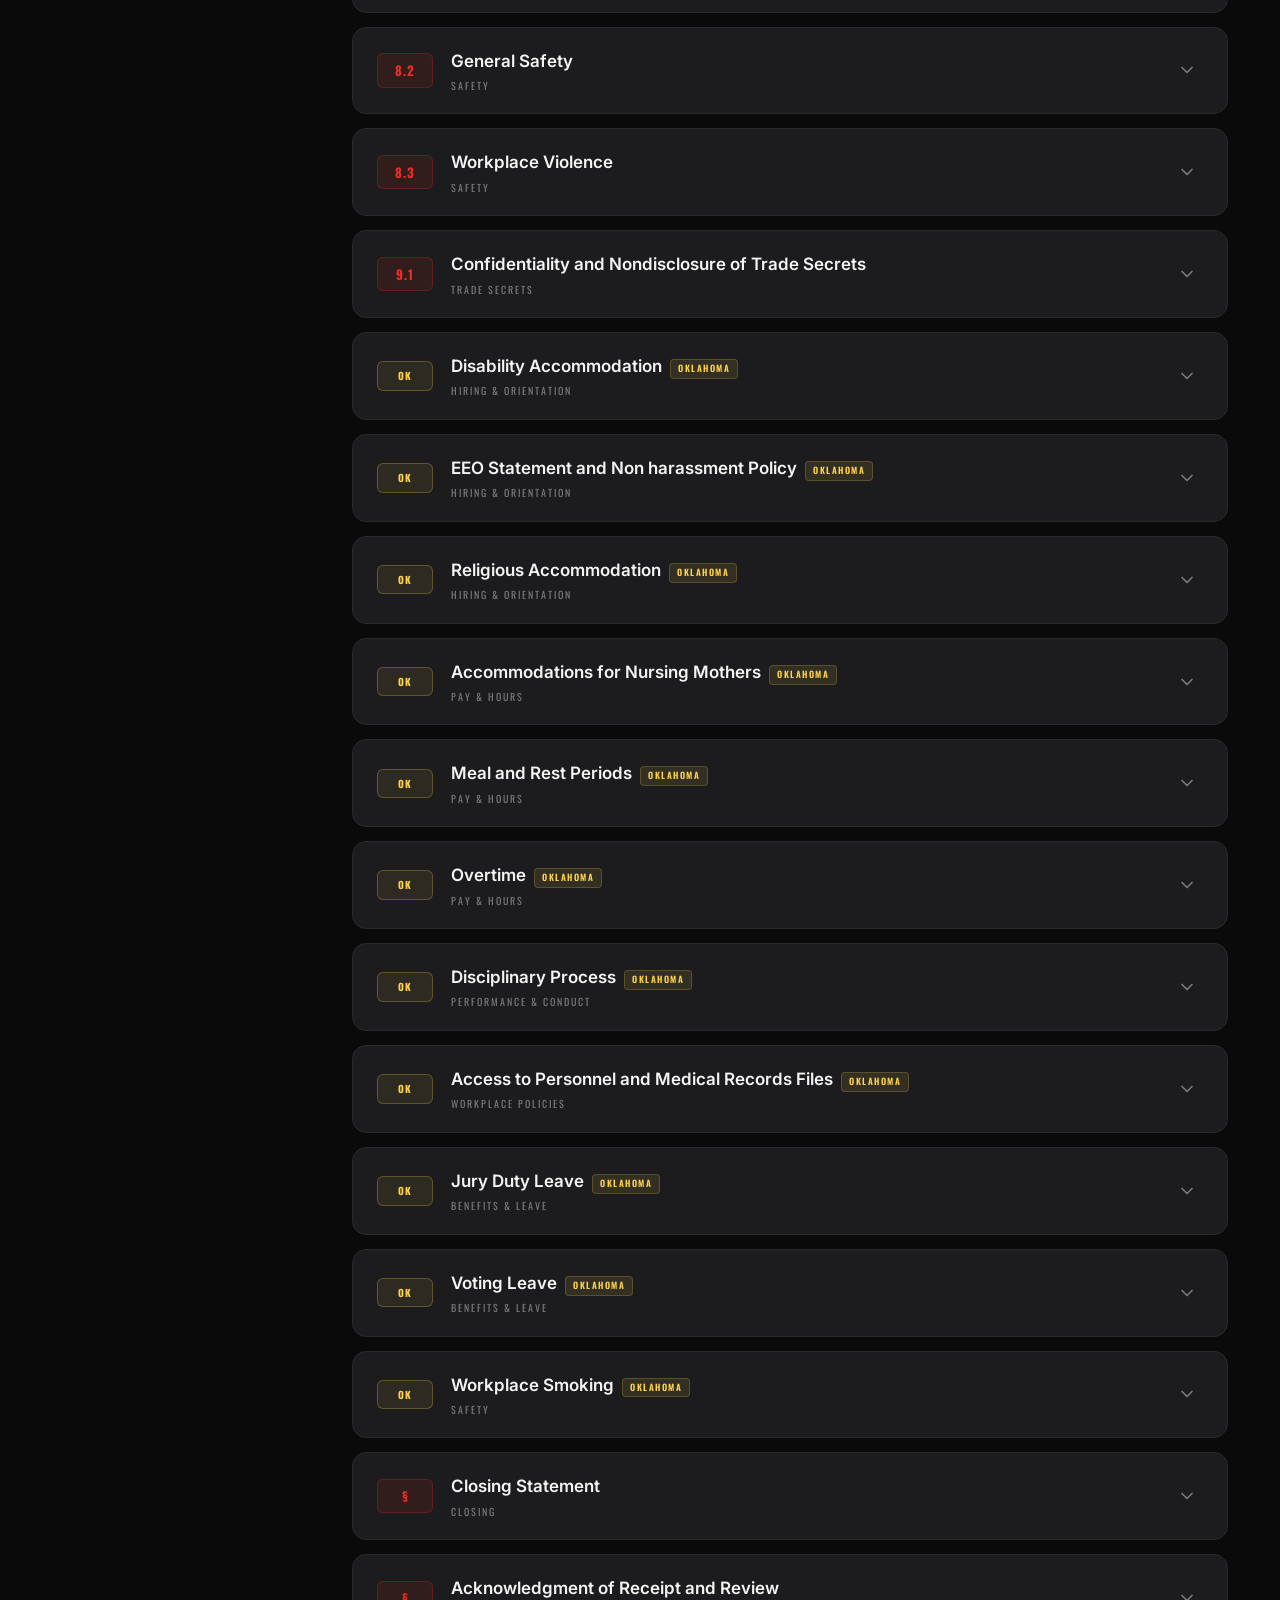
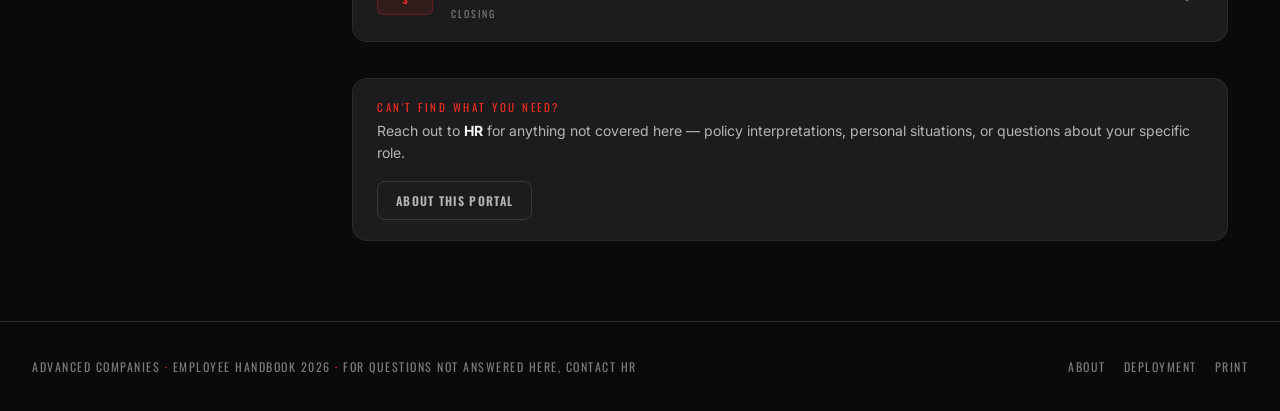
==== commit 575fcd6c: "Handbook videos: iso kit v1.1 (text sizes with pixel minimums, panel under a narrow picture, keep-ou" ====
--- a/Advanced_Handbook_Dashboard.html
+++ b/Advanced_Handbook_Dashboard.html
@@ -3152,7 +3152,7 @@
     '.hbv-tv .steps{margin-top:auto;display:flex;gap:3px;flex-wrap:wrap}.hbv-tv .steps i{flex:1 0 6px;height:5px;background:#2A2A2D}.hbv-tv .steps i.on{background:#EE2D24}' +
     '.hbv-tv .ctl{display:flex;gap:8px;flex-wrap:wrap}.hbv-tv .ctl button{font-family:var(--font-display);font-size:13px;letter-spacing:1.5px;text-transform:uppercase;background:transparent;color:#F4F4F5;border:1px solid #3A3A3D;border-radius:2px;padding:9px 14px;cursor:pointer}' +
     '.hbv-tv .ctl button.pri{background:#EE2D24;border-color:#EE2D24}' +
-    '@media (max-width:820px){.hbv{grid-template-columns:1fr}.hbv-tv{grid-template-columns:1fr;grid-template-rows:auto 1fr}.hbv-tv aside{border-left:0;border-top:1px solid #3A3A3D}}' +
+    '@media (min-width:1100px){.hbv{margin:4px -16px 22px -90px;grid-template-columns:minmax(0,58fr) minmax(0,42fr)}}@media (max-width:1099px){.hbv{grid-template-columns:1fr}}@media (min-width:821px) and (max-width:1099px){.hbv{margin:4px -16px 22px -90px}}@media (max-width:820px){.hbv-tv{grid-template-columns:1fr;grid-template-rows:auto 1fr}.hbv-tv aside{border-left:0;border-top:1px solid #3A3A3D}}' +
     '@media print{.hbv,.hbv-all,.hbv-tv{display:none!important}}' +
     '@media (prefers-reduced-motion: reduce){.hbv-co,.hbv-tv .txt{transition:none}}';
   document.head.appendChild(css);
@@ -5478,7 +5478,8 @@
   // HB-SCENES:END
   // ── a video: canvas + marquee + callouts for one section
   var live = [];
-  function video(sec) {
+  function video(sec, inTv) { var iv = window.HBIso && window.HBIso.video(sec, inTv, video2d); return iv || video2d(sec); }
+  function video2d(sec) {
     var own = HB_SCENES[sec.id], plan = own ? { labels: own.labels } : planFor(sec), arch = own ? { draw: own.draw, pts: own.pts } : (A[plan.arch] || A.letter);
     var el = document.createElement('div'); el.className = 'hbv-st'; el.setAttribute('role', 'img'); el.setAttribute('aria-label', 'Animated illustration: ' + sec.title);
     var cv = document.createElement('canvas'); cv.width = W; cv.height = H; el.appendChild(cv);
@@ -5554,16 +5555,16 @@
         el.querySelector('.n').textContent = numOf(sec.id); el.querySelector('h2').textContent = sec.title; el.querySelector('p').textContent = opening(sec);
         el.querySelector('.c').textContent = 'Policy ' + (idx + 1) + ' of ' + ids.length + ' · ' + sec.category; txt.forEach(function (x) { x.classList.remove('out'); });
       }, reduced ? 0 : 240);
-      var l = el.querySelector('.l'); if (cur) cur.el.remove(); cur = video(sec); cur.t0 = performance.now(); l.appendChild(cur.el);
+      var l = el.querySelector('.l'); if (cur) { cur.el.remove(); if (cur.dispose) cur.dispose(); } cur = video(sec, true); cur.t0 = performance.now(); l.appendChild(cur.el);
       if (!reduced && cur.el.animate) cur.el.animate([{ opacity: 0 }, { opacity: 1 }], { duration: 420, easing: 'ease-out' });
       stepsEl.querySelectorAll('i').forEach(function (x, k) { x.classList.toggle('on', k <= idx); });
     }
     function close() { if (!on) return; on = false; document.removeEventListener('keydown', key, true); el.remove(); if (document.fullscreenElement) document.exitFullscreen().catch(function () {}); if (prevFocus && prevFocus.focus) prevFocus.focus(); }
     function key(e) { if (e.key === 'Escape') { e.preventDefault(); close(); } else if (e.key === 'ArrowRight') { e.preventDefault(); show(idx + 1); } else if (e.key === 'ArrowLeft') { e.preventDefault(); show(idx - 1); } else if (e.key === ' ') { e.preventDefault(); toggle(); } else return; e.stopPropagation(); }
-    function toggle() { paused = !paused; el.querySelector('[data-k="pause"]').textContent = paused ? 'Play' : 'Pause'; if (!paused) t0 = performance.now(); }
+    function toggle() { paused = !paused; if (cur && cur.setPaused) cur.setPaused(paused); el.querySelector('[data-k="pause"]').textContent = paused ? 'Play' : 'Pause'; if (!paused) t0 = performance.now(); }
     el.addEventListener('click', function (e) { var b = e.target.closest('button[data-k]'); if (!b) return; var k = b.dataset.k; if (k === 'close') close(); else if (k === 'next') show(idx + 1); else if (k === 'prev') show(idx - 1); else if (k === 'pause') toggle(); });
     document.addEventListener('keydown', key, true);
-    function tick(now) { if (!on) return; if (!paused && !reduced && (now - t0) / 1000 > HOLD) show(idx + 1); requestAnimationFrame(tick); }
+    function tick(now) { if (!on) return; if (!paused && !reduced && (cur && cur.finished ? cur.finished() : (now - t0) / 1000 > HOLD)) show(idx + 1); requestAnimationFrame(tick); }
     show(idx); requestAnimationFrame(tick); el.querySelector('[data-k="next"]').focus();
   }
 
@@ -5596,5 +5597,7 @@
 })();
 </script>
 
+<script src="iso/hb-iso-adapter.js" defer></script>
+
 </body>
 </html>
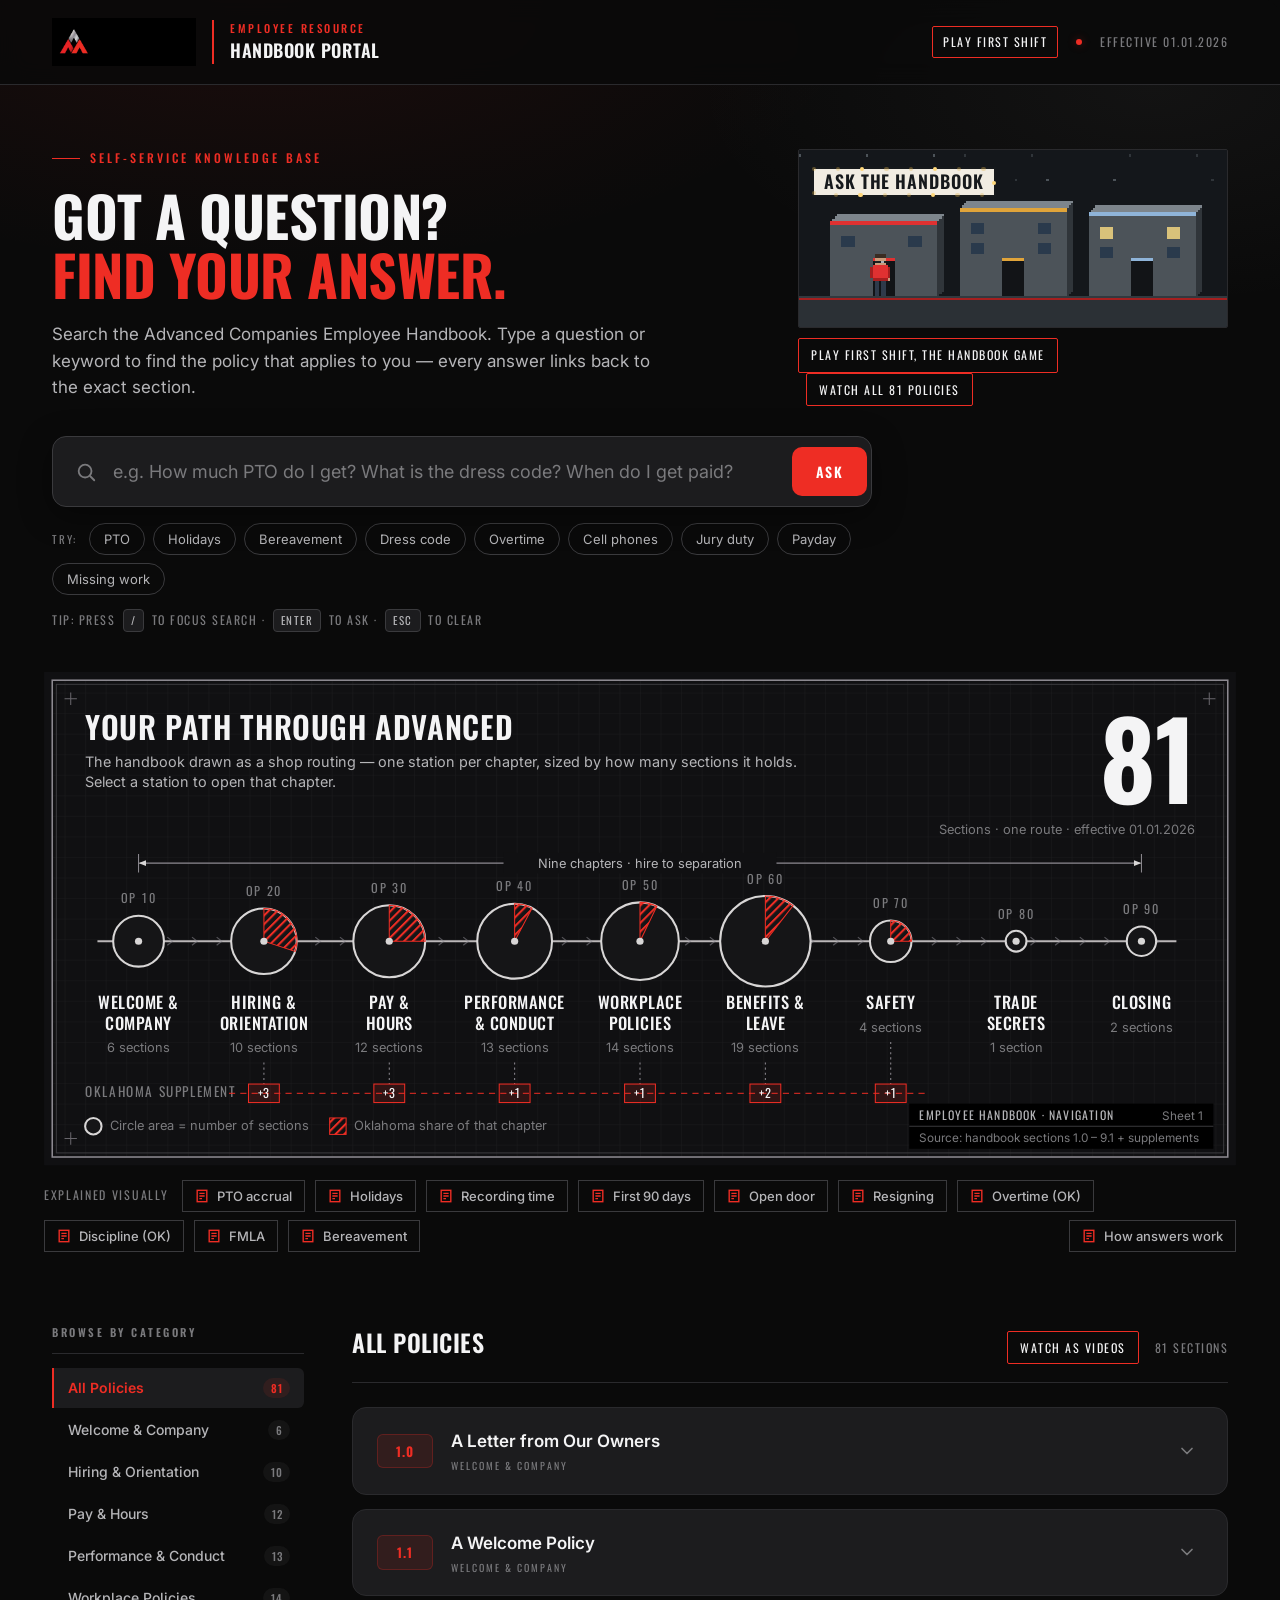
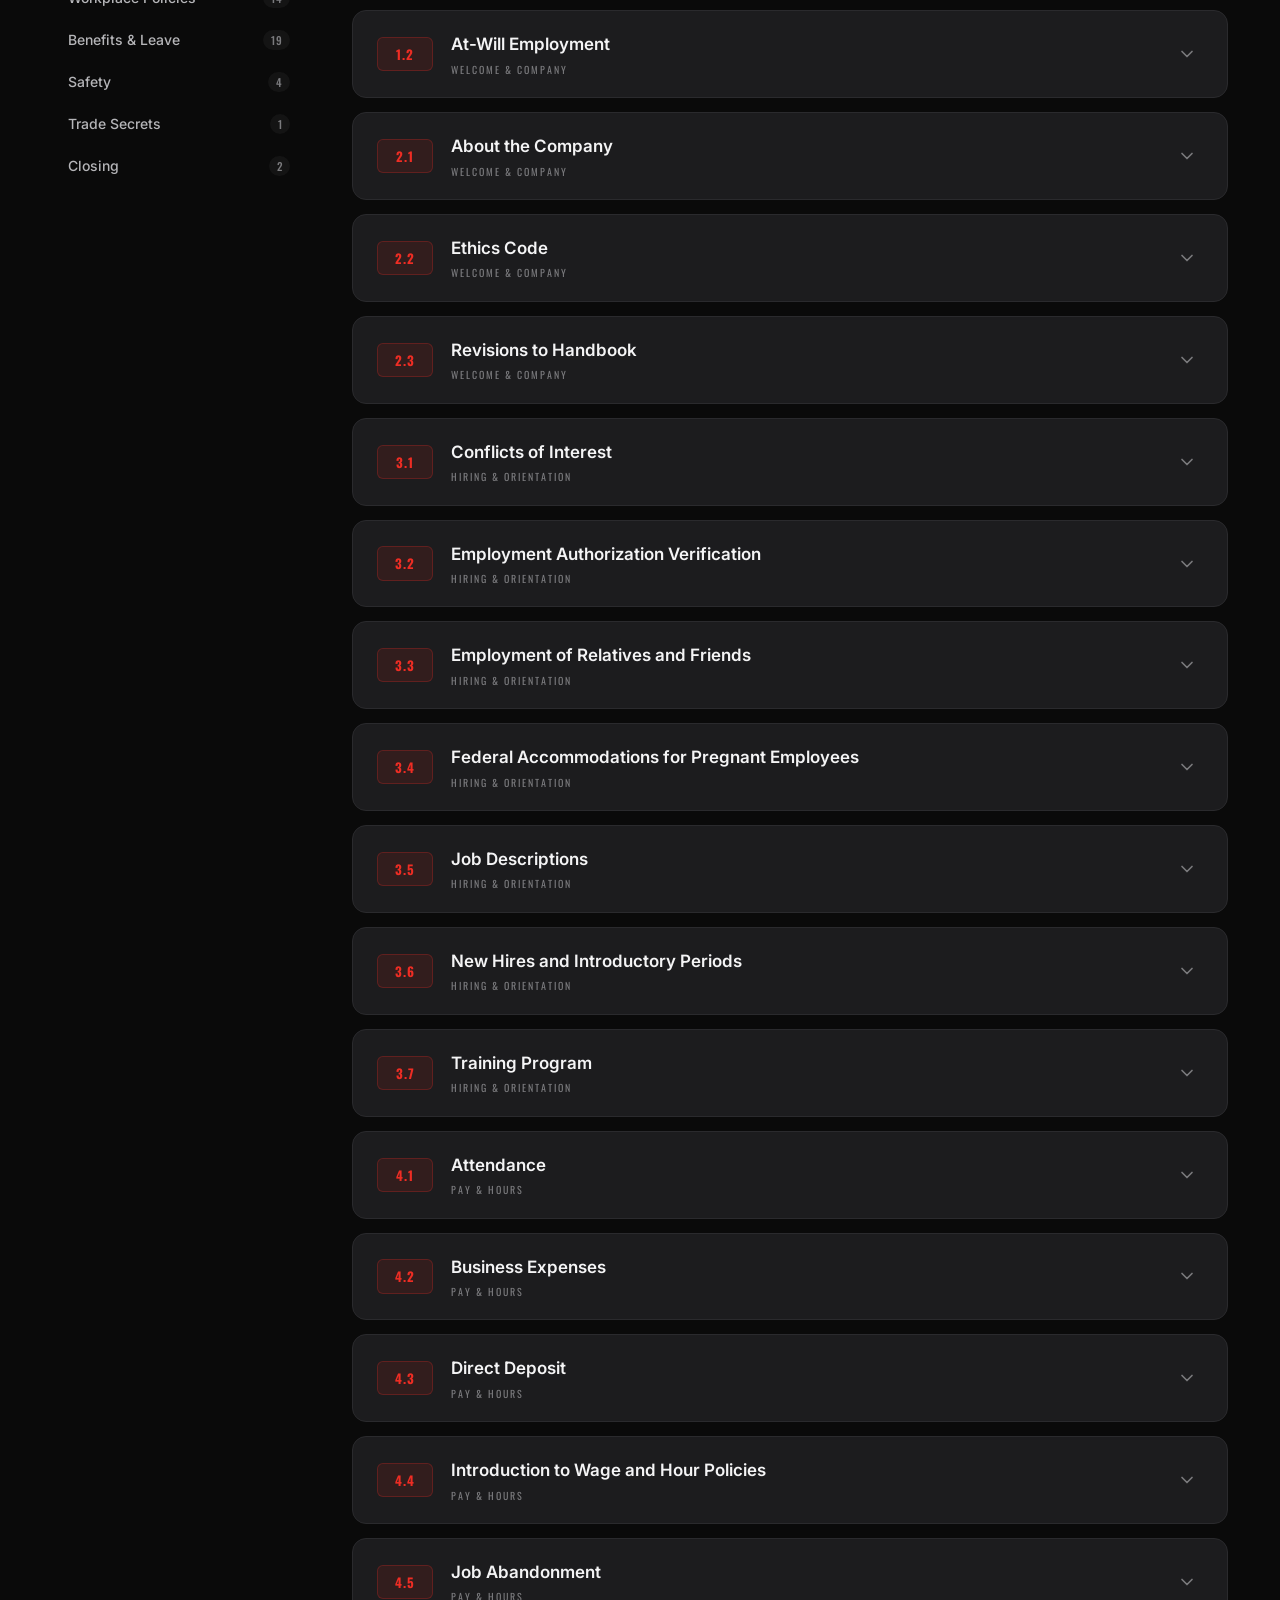
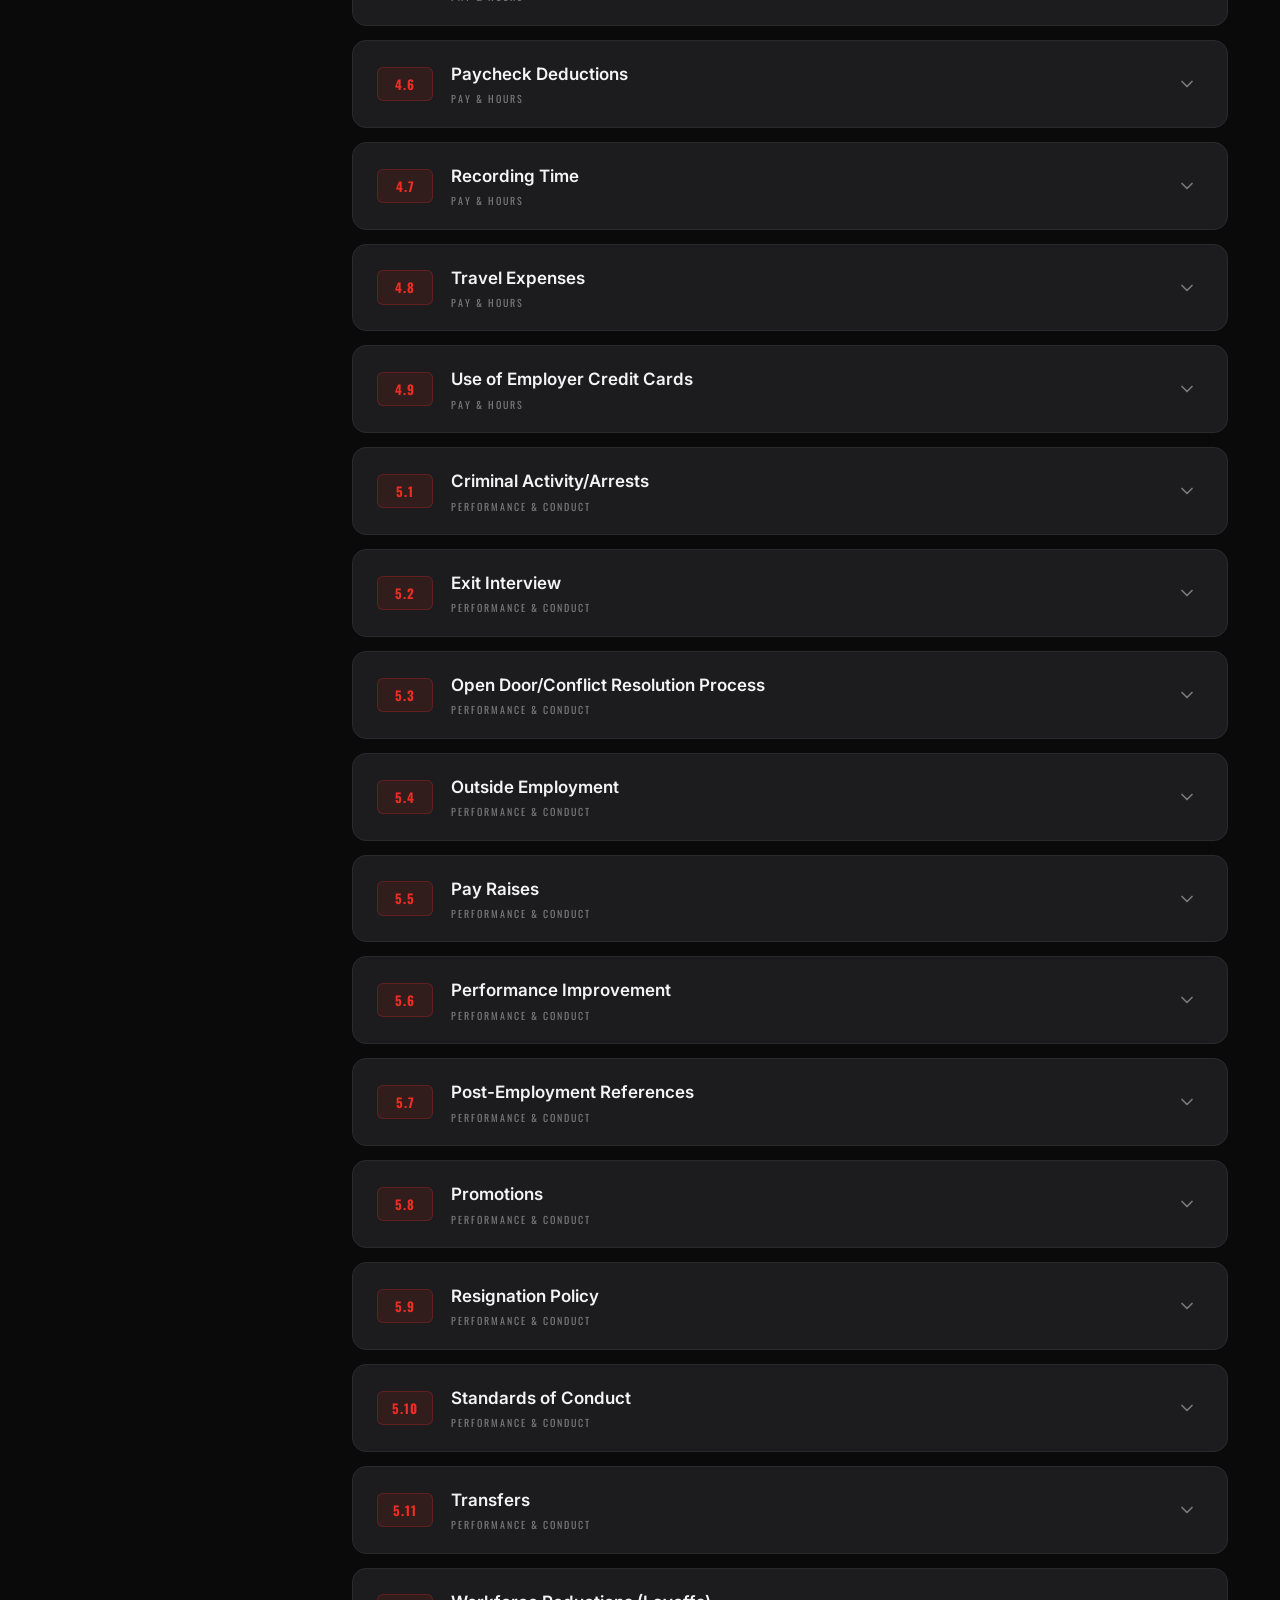
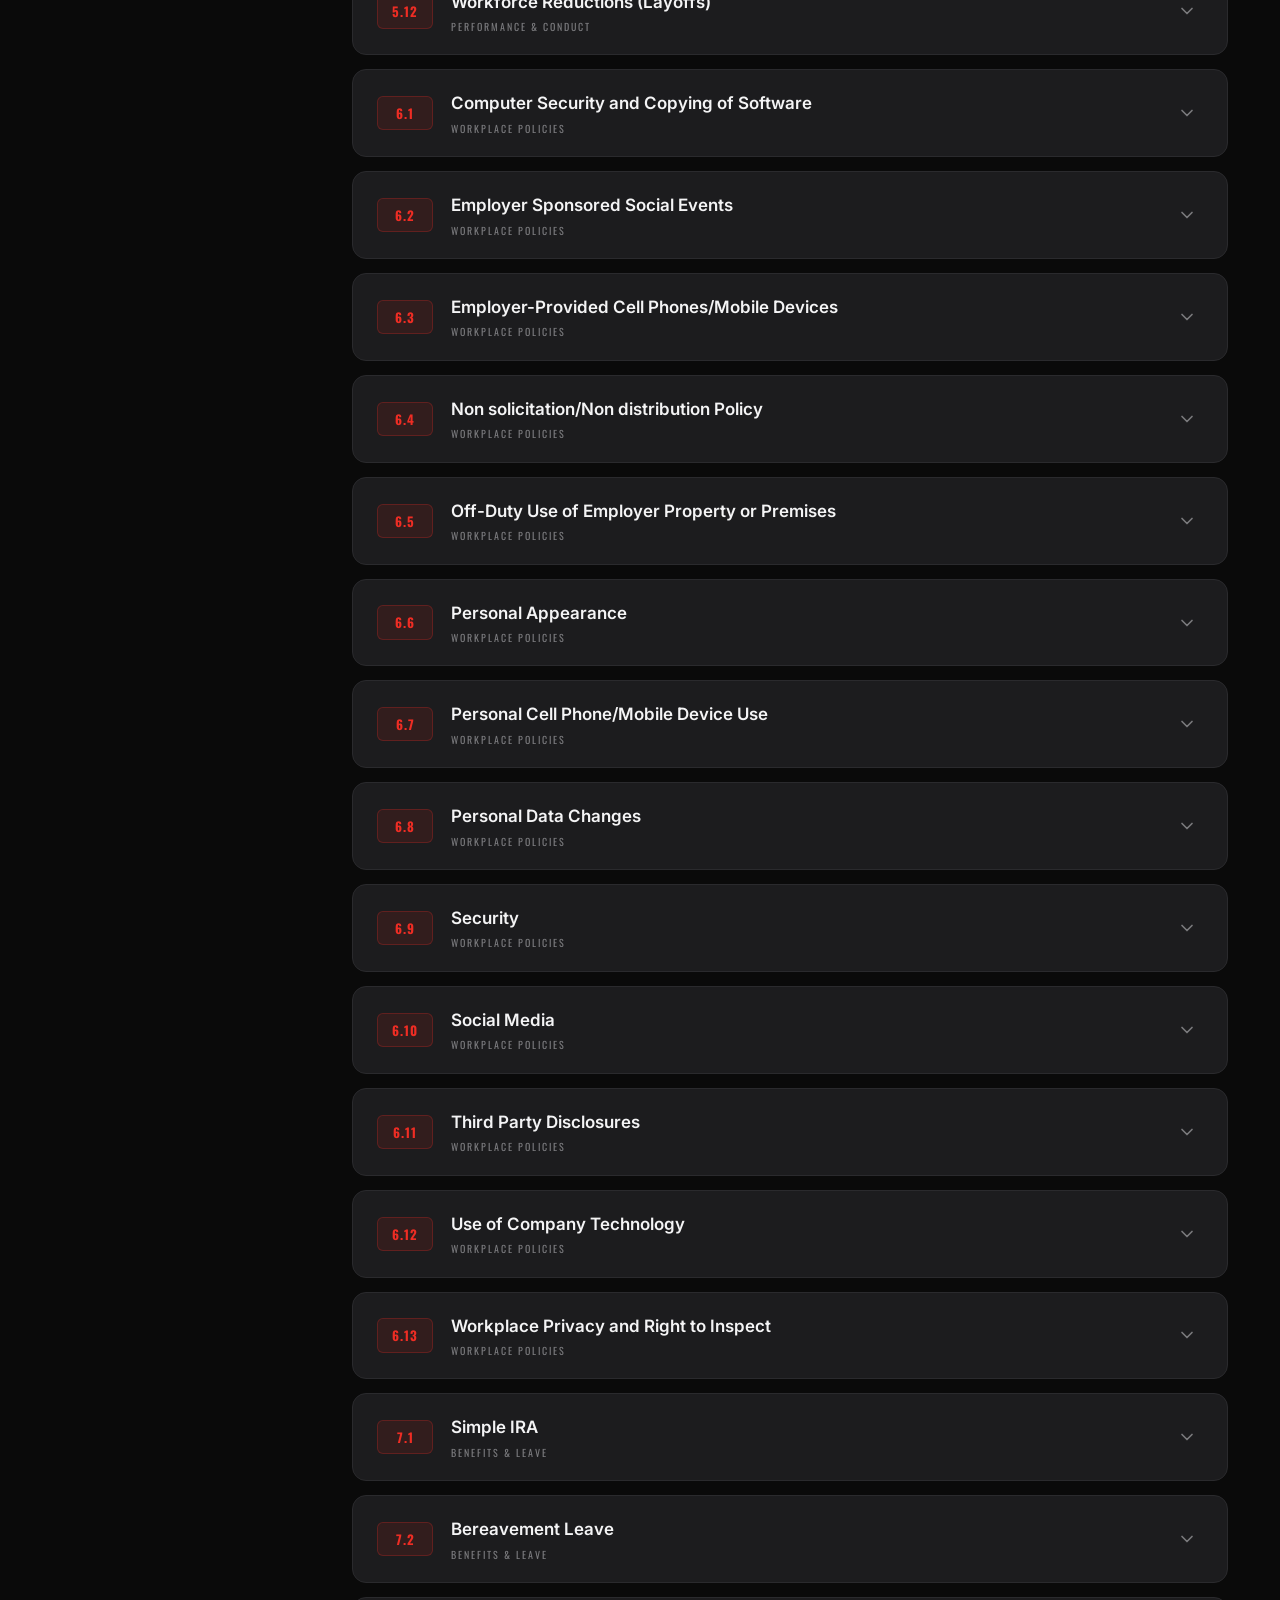
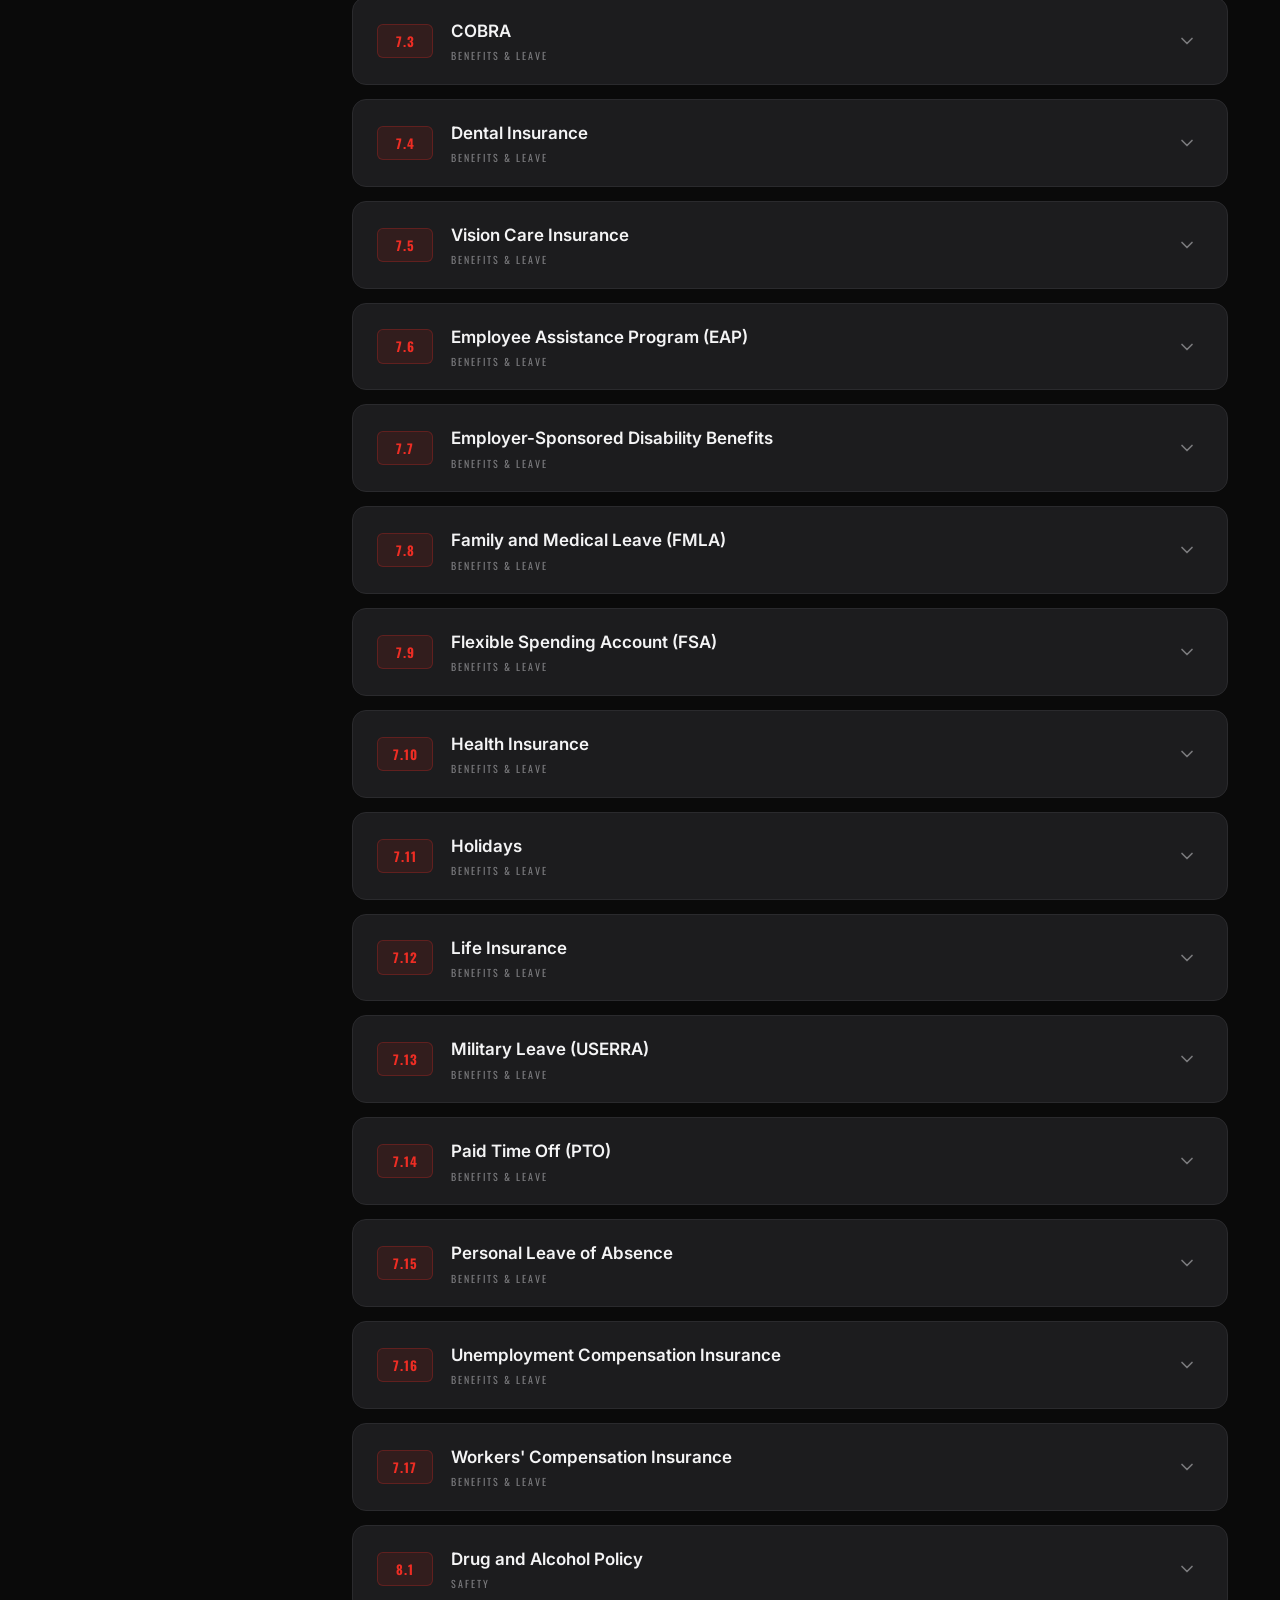
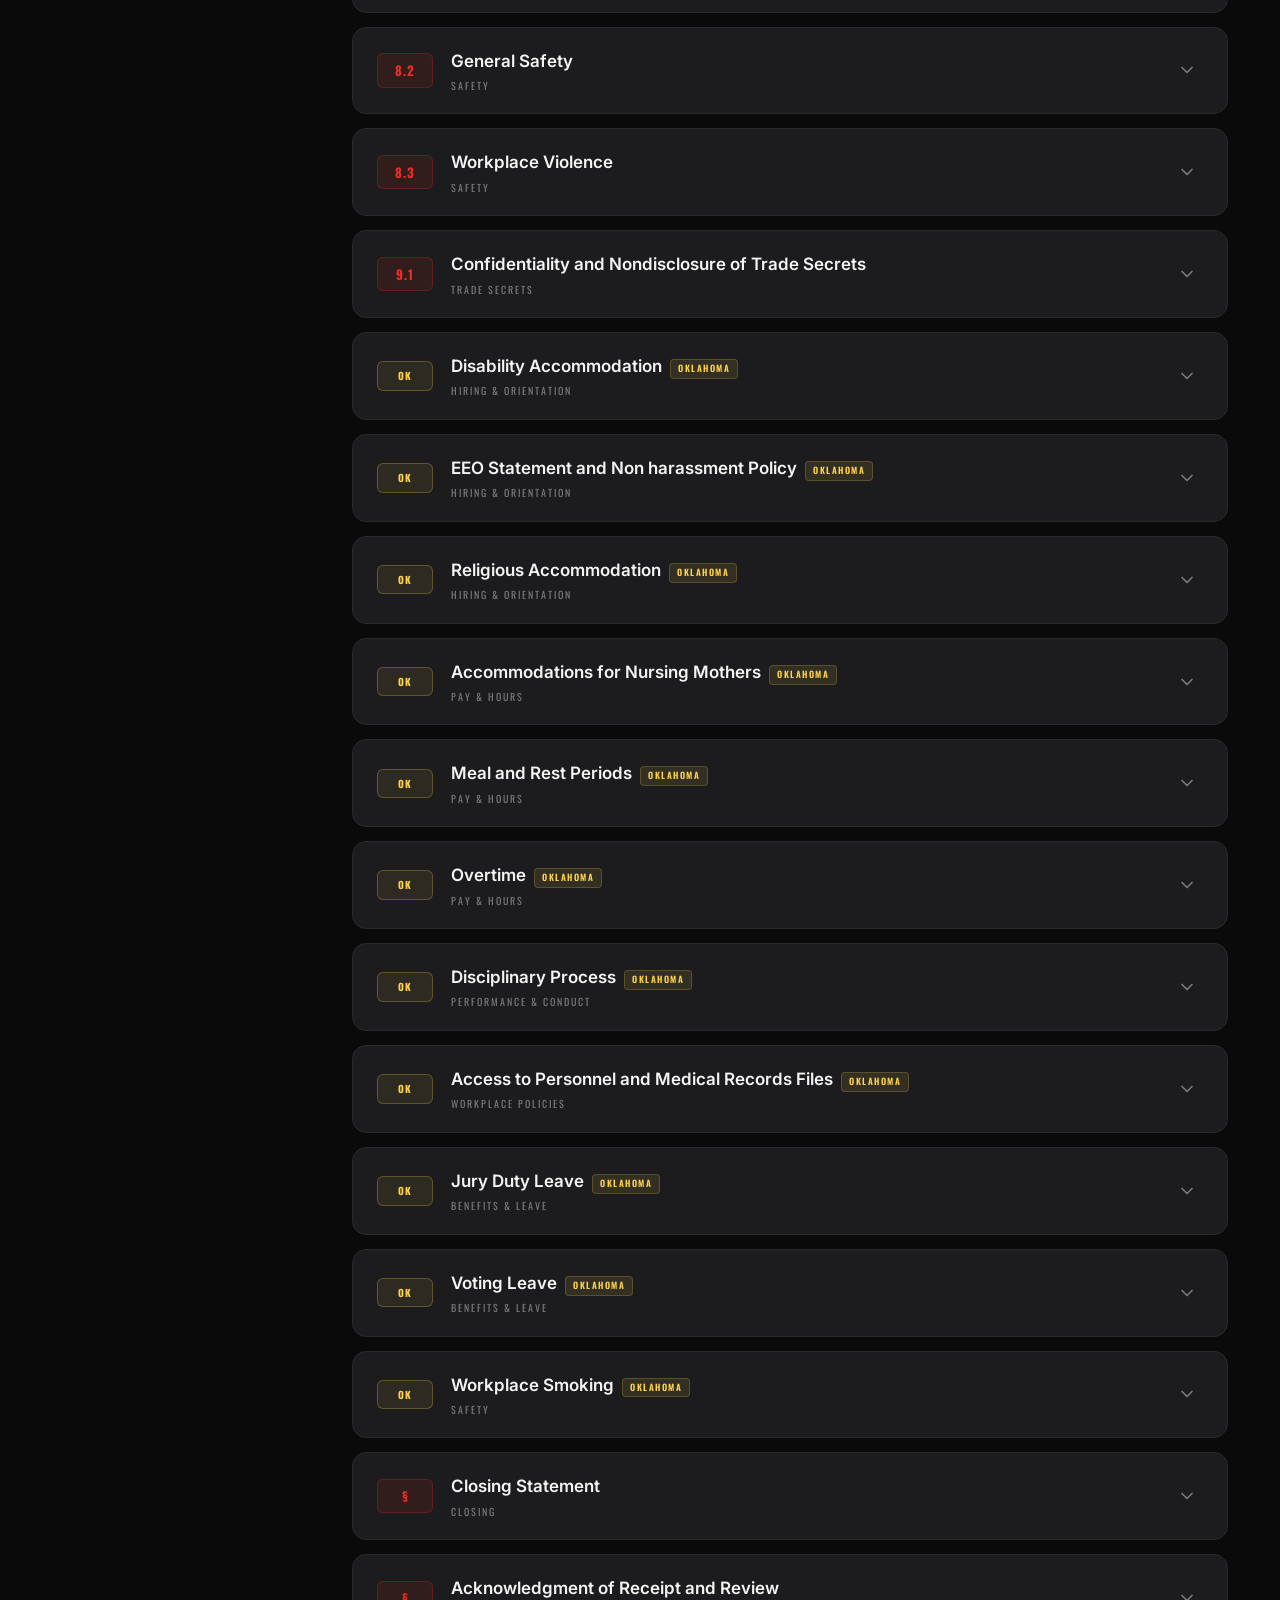
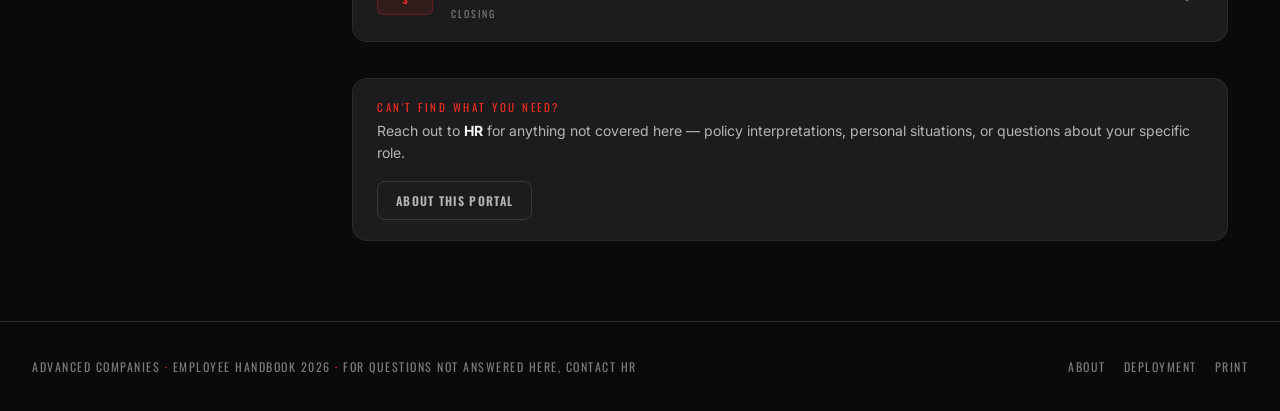
==== commit 8496a5ce: "Handbook videos: explainer stacked full width above the policy text at every width (760 px, wide lay" ====
--- a/Advanced_Handbook_Dashboard.html
+++ b/Advanced_Handbook_Dashboard.html
@@ -3152,7 +3152,7 @@
     '.hbv-tv .steps{margin-top:auto;display:flex;gap:3px;flex-wrap:wrap}.hbv-tv .steps i{flex:1 0 6px;height:5px;background:#2A2A2D}.hbv-tv .steps i.on{background:#EE2D24}' +
     '.hbv-tv .ctl{display:flex;gap:8px;flex-wrap:wrap}.hbv-tv .ctl button{font-family:var(--font-display);font-size:13px;letter-spacing:1.5px;text-transform:uppercase;background:transparent;color:#F4F4F5;border:1px solid #3A3A3D;border-radius:2px;padding:9px 14px;cursor:pointer}' +
     '.hbv-tv .ctl button.pri{background:#EE2D24;border-color:#EE2D24}' +
-    '@media (min-width:1100px){.hbv{margin:4px -16px 22px -90px;grid-template-columns:minmax(0,58fr) minmax(0,42fr)}}@media (max-width:1099px){.hbv{grid-template-columns:1fr}}@media (min-width:821px) and (max-width:1099px){.hbv{margin:4px -16px 22px -90px}}@media (max-width:820px){.hbv-tv{grid-template-columns:1fr;grid-template-rows:auto 1fr}.hbv-tv aside{border-left:0;border-top:1px solid #3A3A3D}}' +
+    '/* stacked explainer */.hbv{display:block;margin:4px 0 22px}.hbv>.hbv-isow,.hbv>.hbv-st{max-width:760px}.hbv-w{max-width:760px;margin-top:16px;display:grid;grid-template-columns:auto minmax(0,1fr) auto;column-gap:20px;align-items:start}.hbv-w .n{grid-column:1;grid-row:1/span 3;margin:0}.hbv-w h4{grid-column:2;grid-row:1;margin:4px 0 8px}.hbv-w p{grid-column:2;grid-row:2}.hbv-w .c{grid-column:2;grid-row:3;margin:0}.hbv-w>div:last-child{grid-column:3;grid-row:1/span 3;align-self:center}@media (max-width:640px){.hbv{margin-left:-24px;margin-right:-24px}.hbv-w{grid-template-columns:auto minmax(0,1fr);column-gap:14px}.hbv-w .n{font-size:40px;grid-row:1}.hbv-w h4{font-size:22px;margin:0}.hbv-w p,.hbv-w .c{grid-column:1/-1}.hbv-w p{grid-row:2;margin-top:10px}.hbv-w .c{grid-row:3;margin-top:2px}.hbv-w>div:last-child{grid-column:1/-1;grid-row:4;margin-top:12px}}@media (max-width:820px){.hbv-tv{grid-template-columns:1fr;grid-template-rows:auto 1fr}.hbv-tv aside{border-left:0;border-top:1px solid #3A3A3D}}' +
     '@media print{.hbv,.hbv-all,.hbv-tv{display:none!important}}' +
     '@media (prefers-reduced-motion: reduce){.hbv-co,.hbv-tv .txt{transition:none}}';
   document.head.appendChild(css);
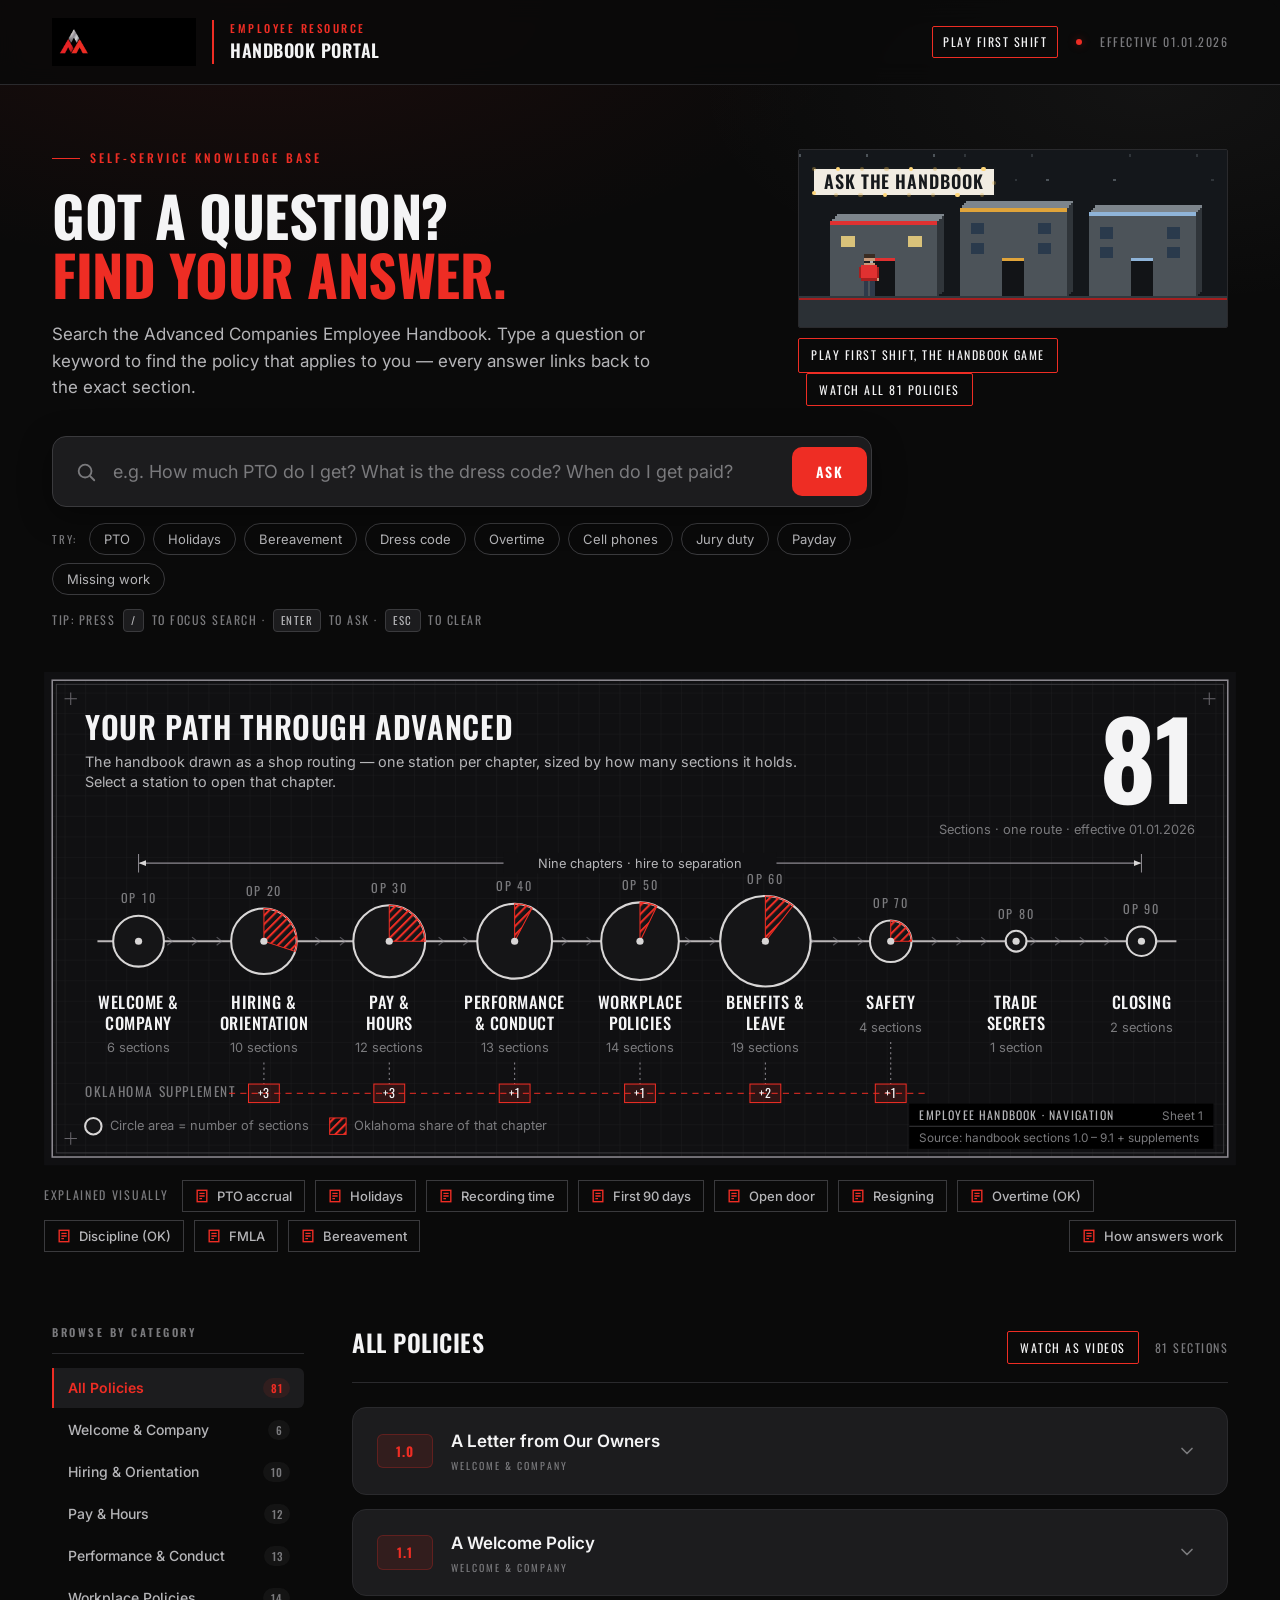
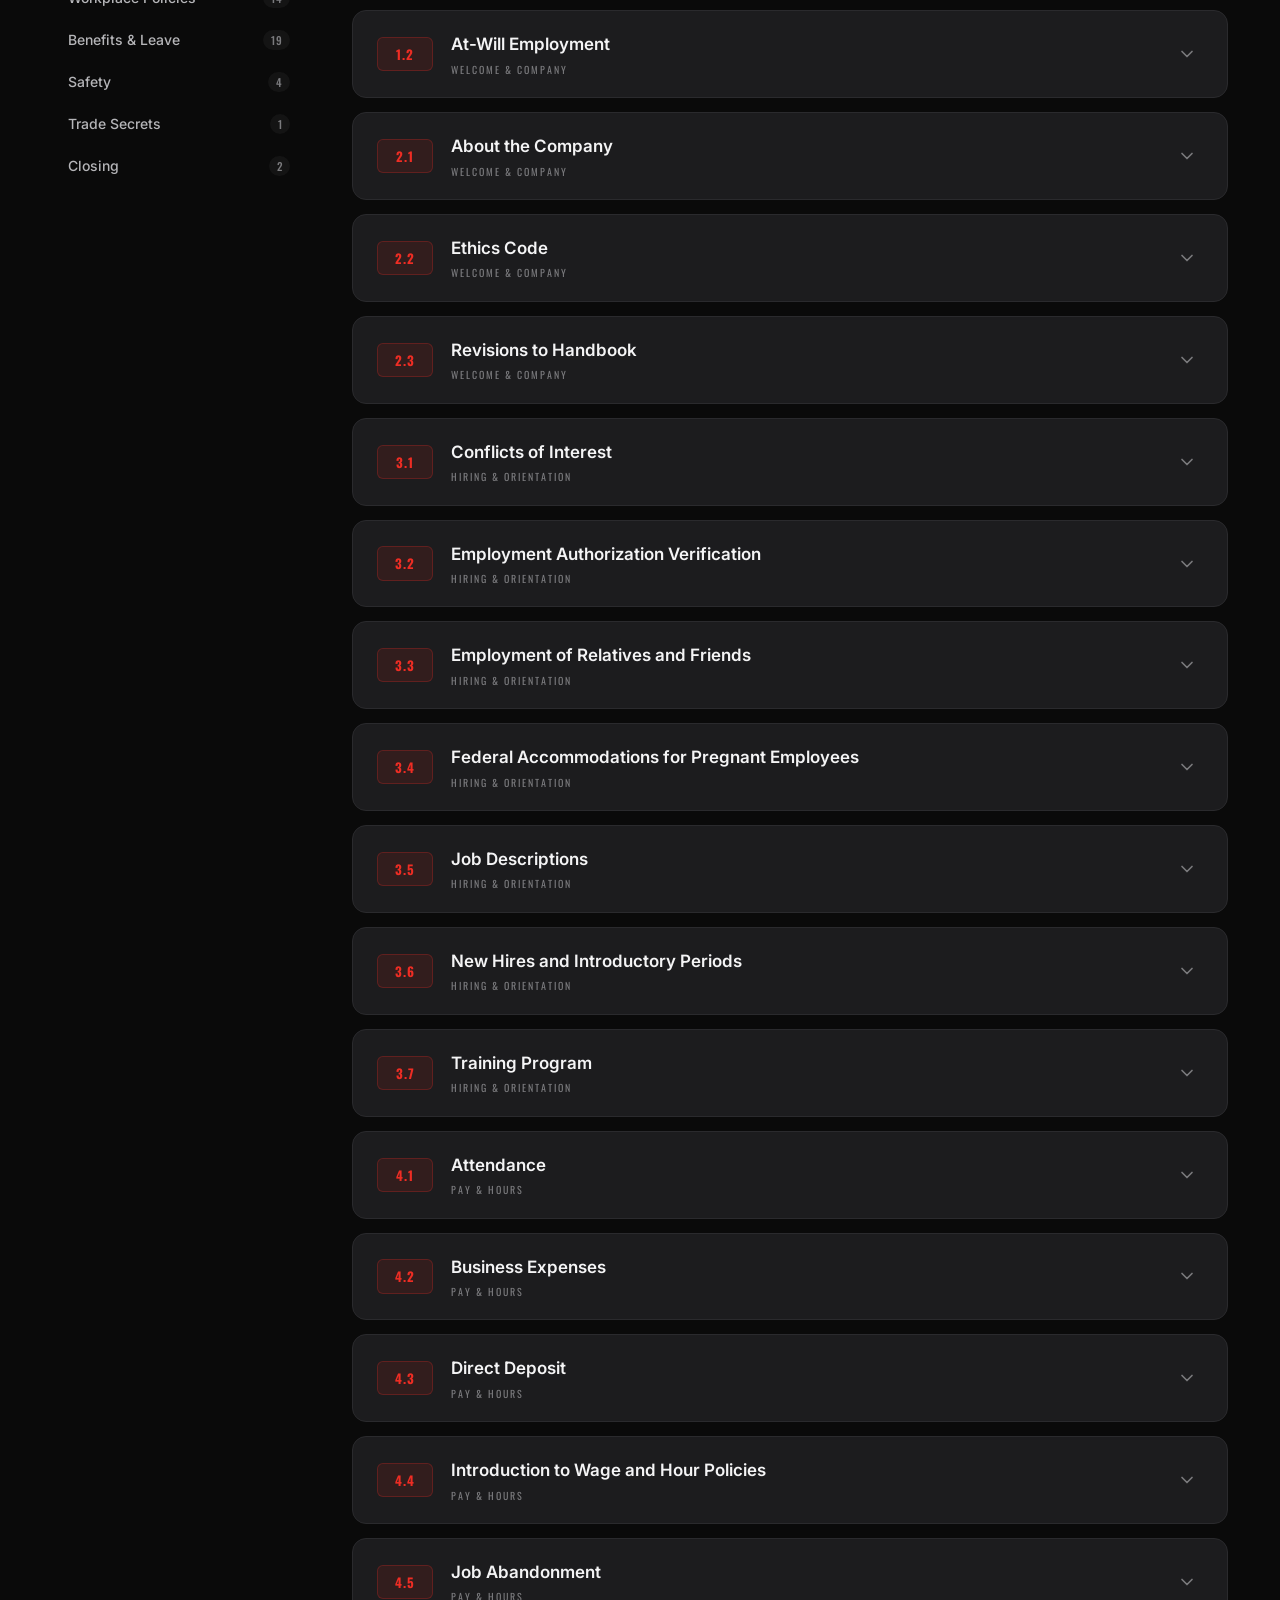
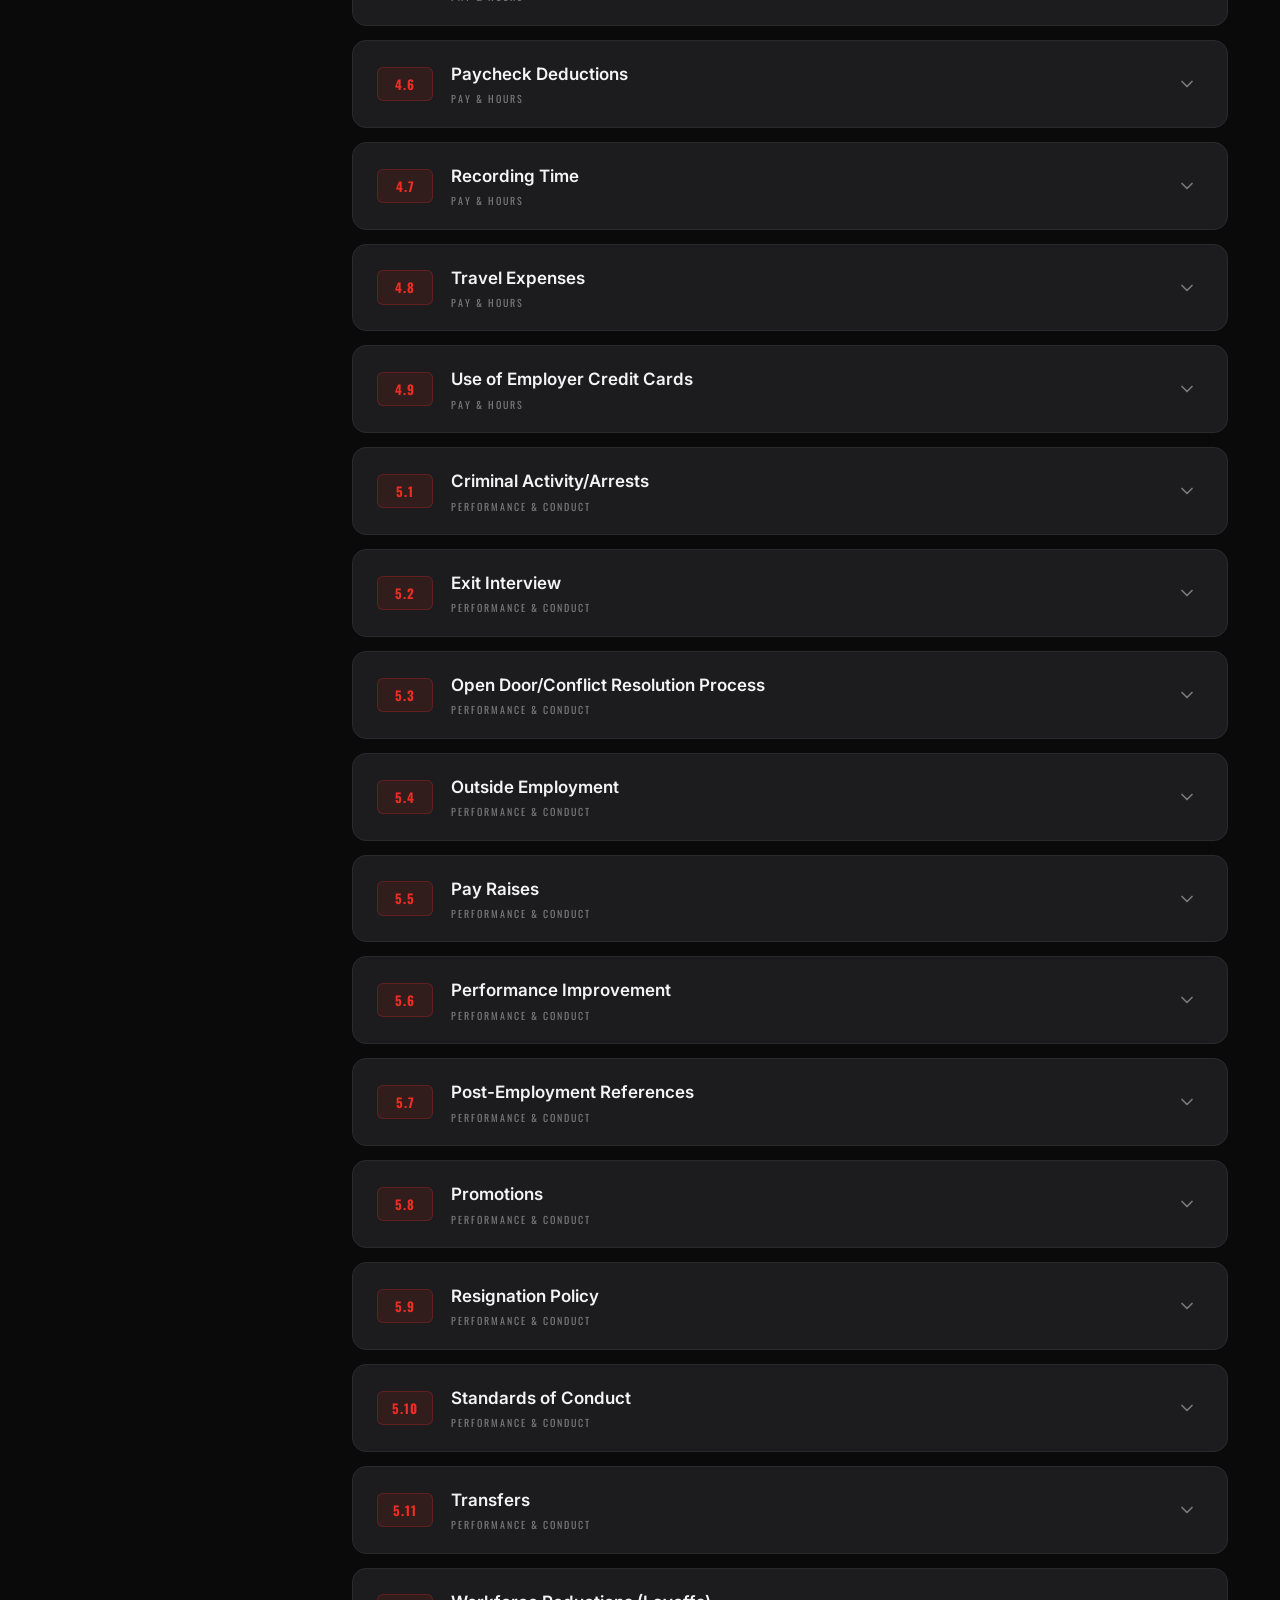
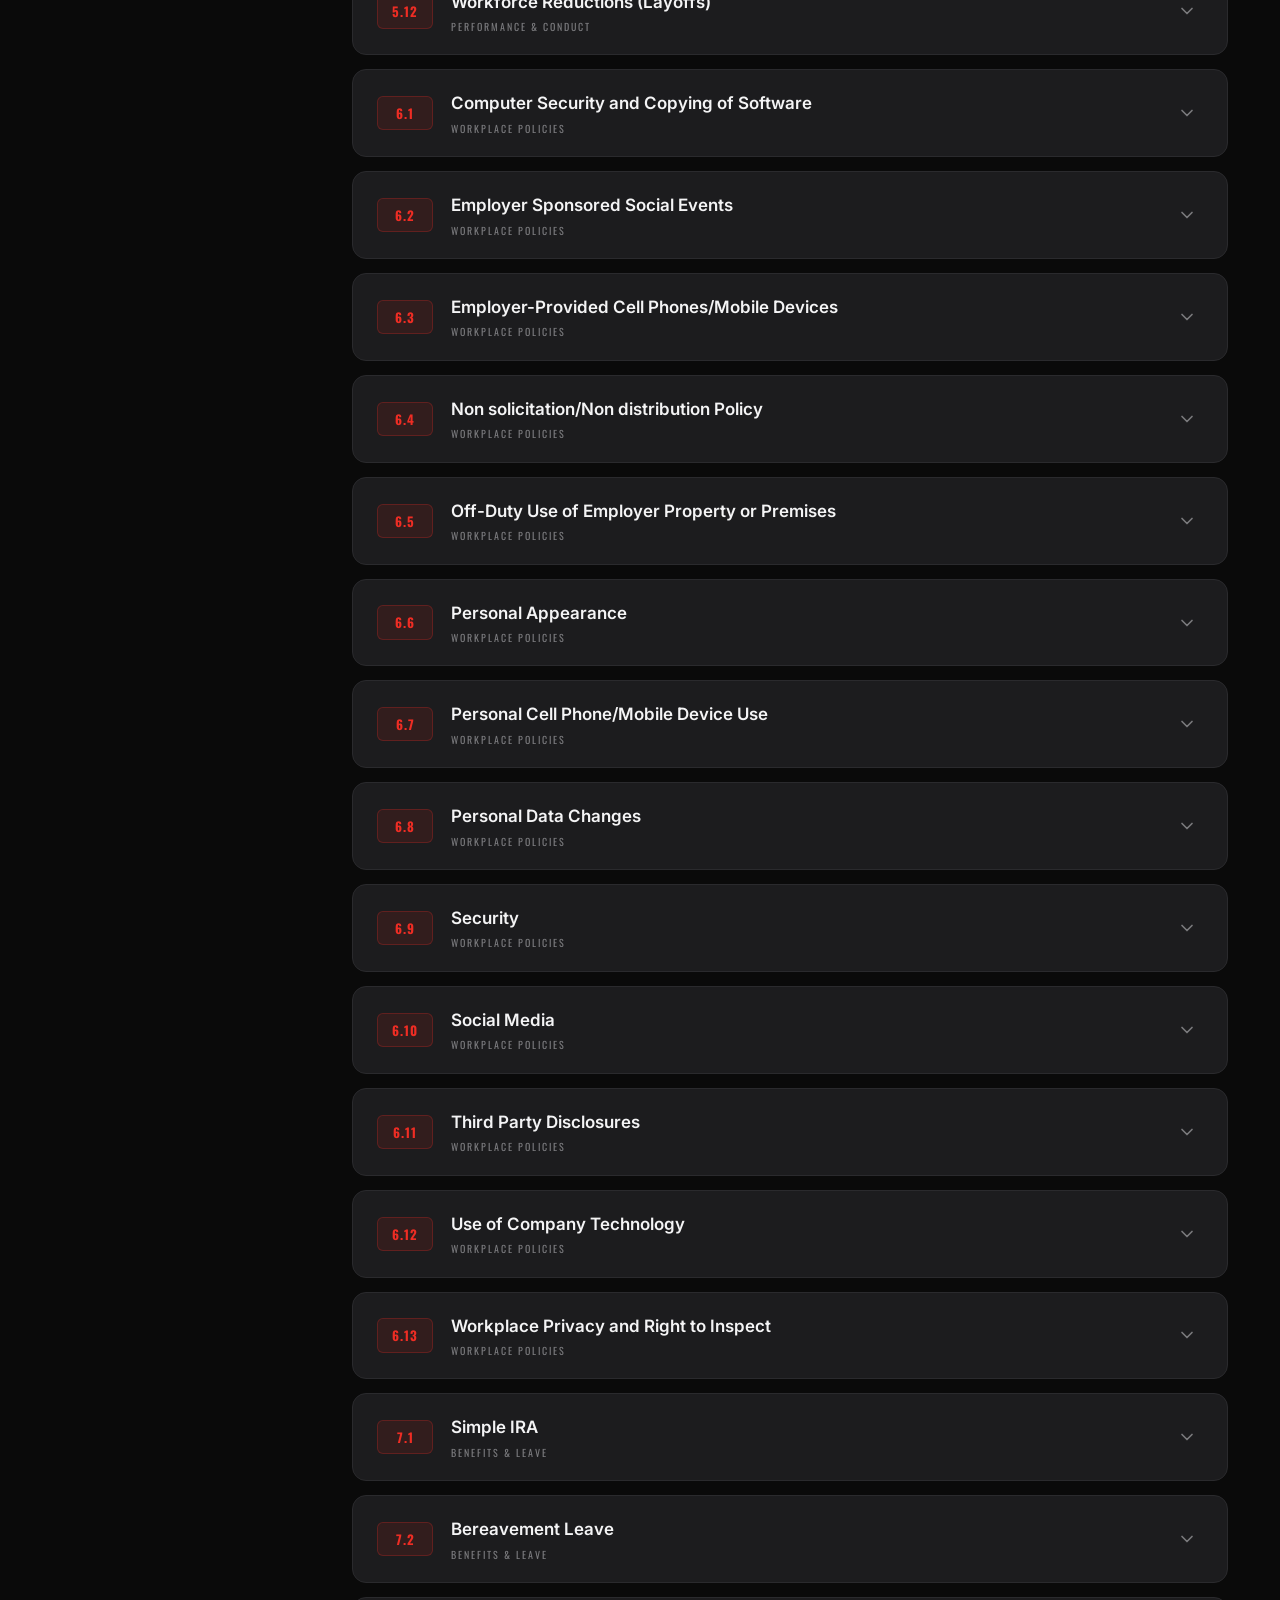
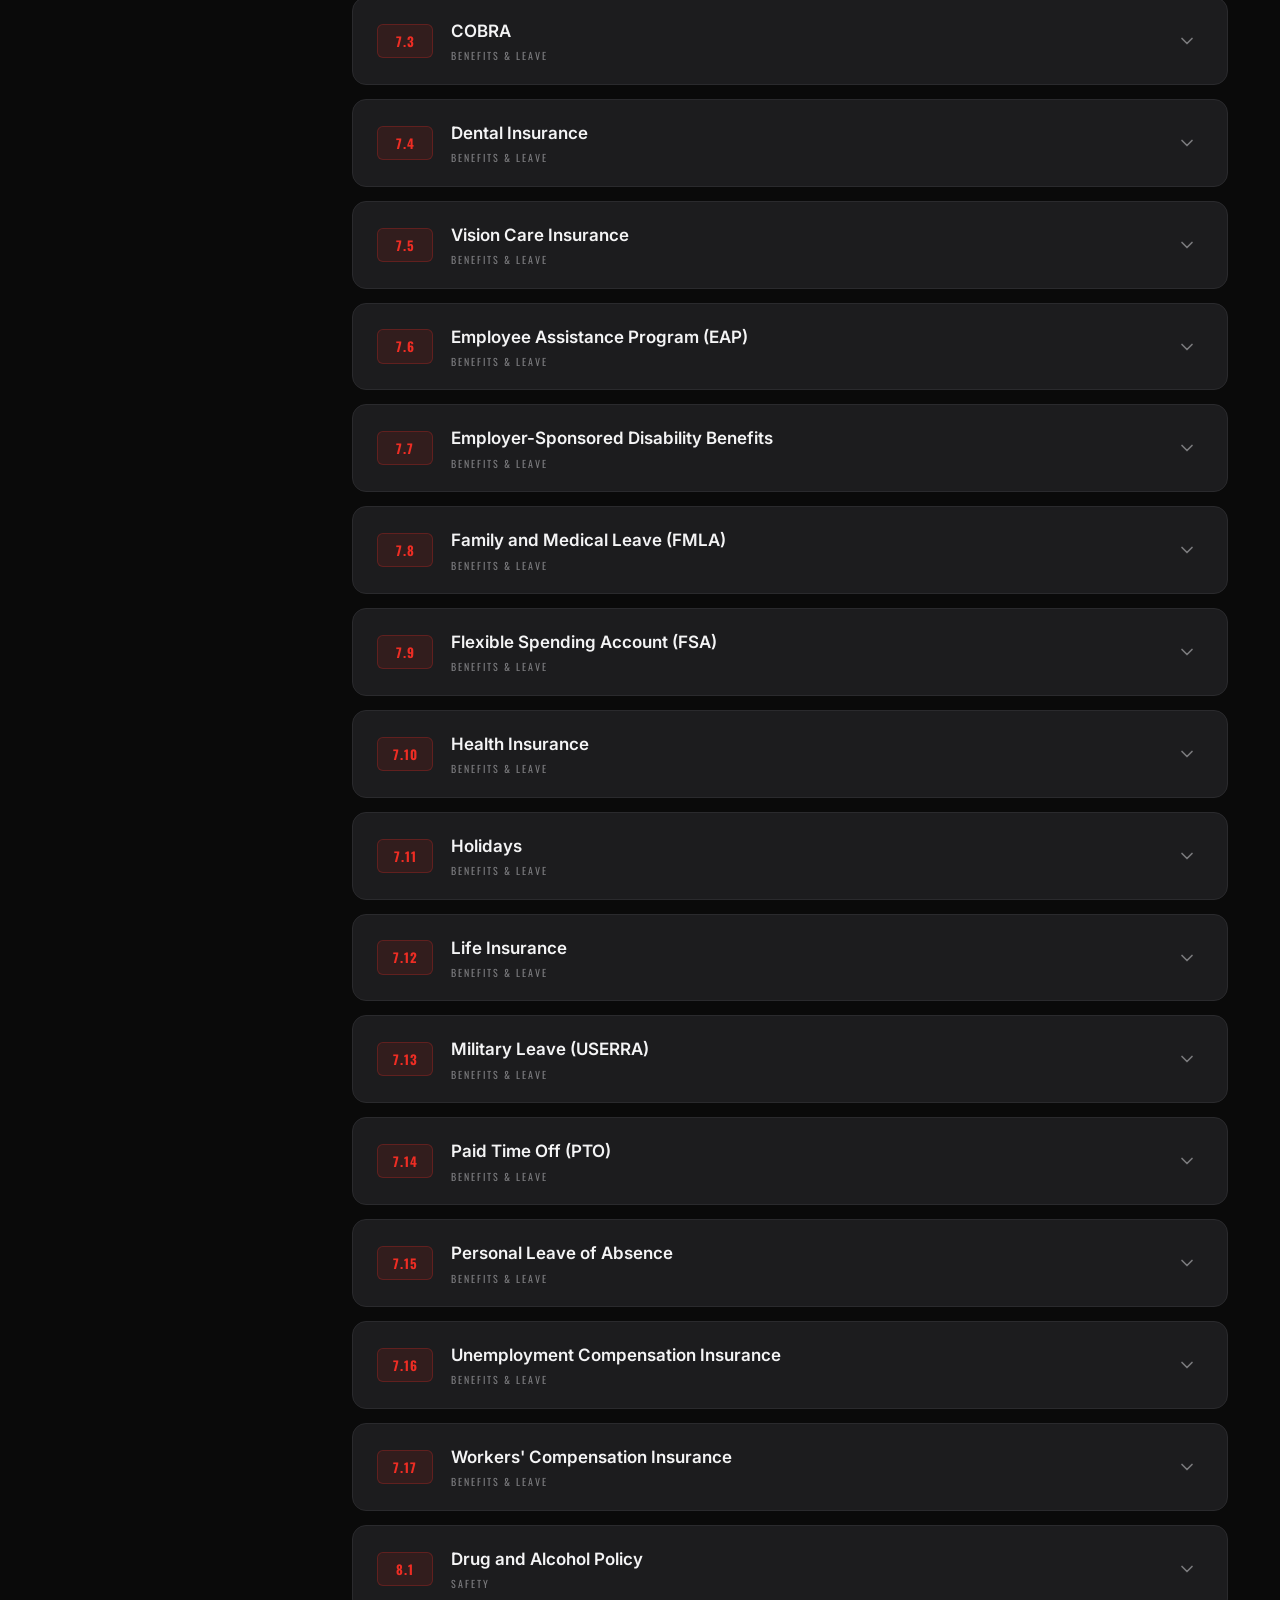
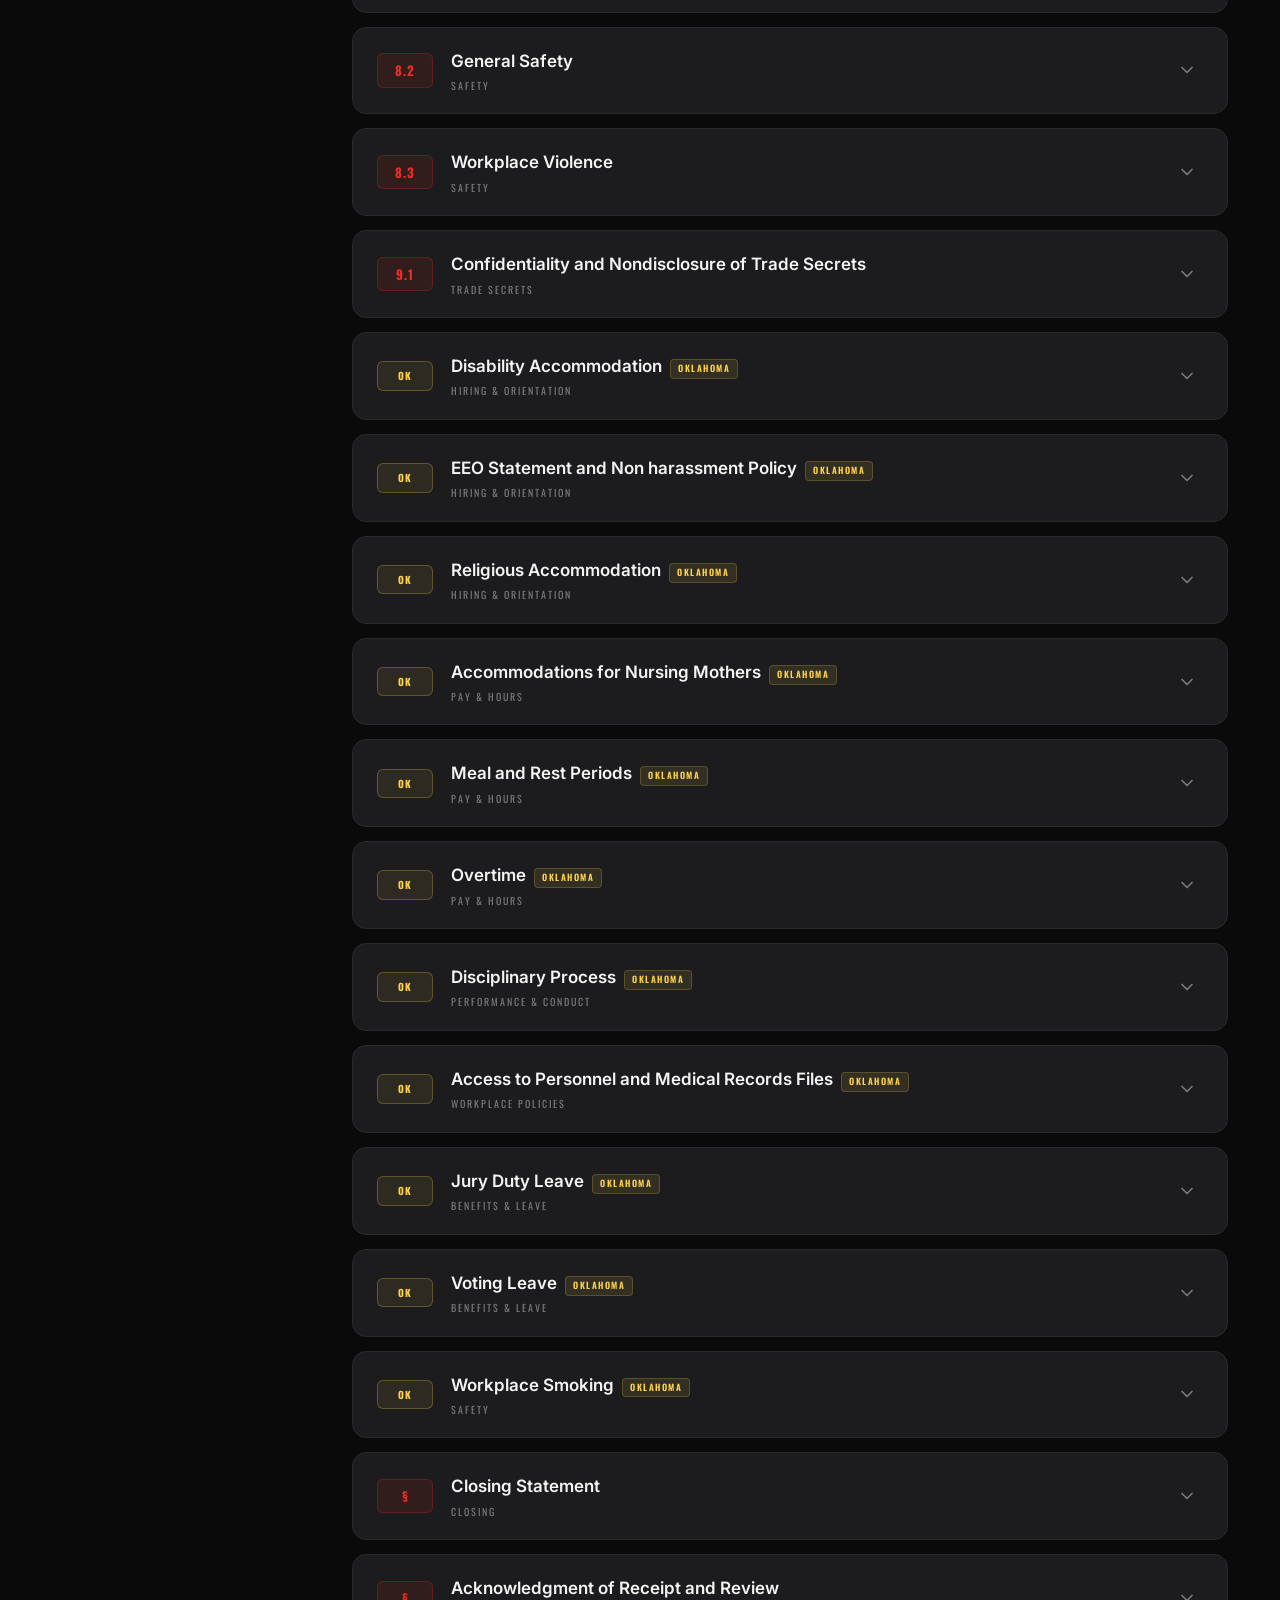
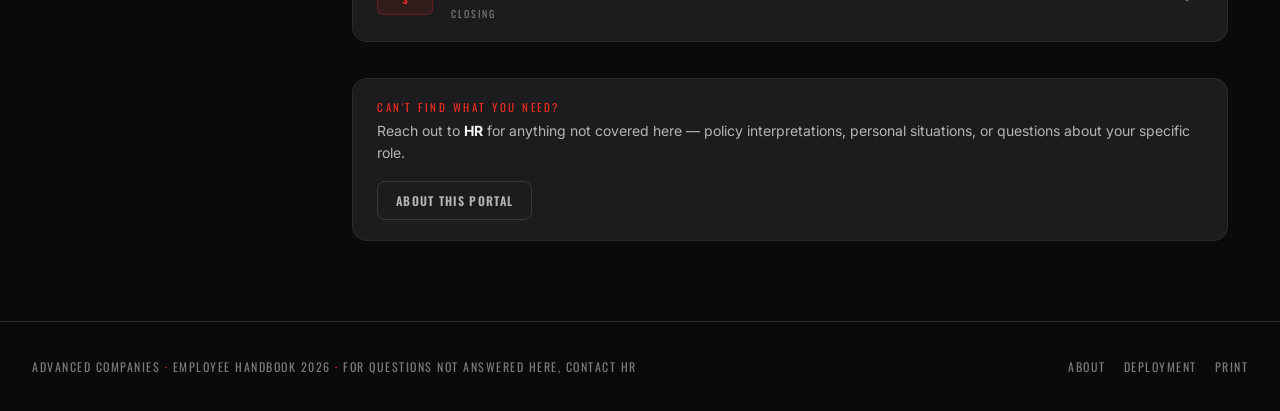
==== commit b1047000: "Handbook dashboard: ?section=<id> (or #section=<id>) opens that policy directly, for links from the " ====
--- a/Advanced_Handbook_Dashboard.html
+++ b/Advanced_Handbook_Dashboard.html
@@ -5597,6 +5597,20 @@
 })();
 </script>
 
+<!-- Policy links: ?section=4.6 (or #section=4.6) opens that policy and highlights it. The Hub and other pages link here. Additive: remove this block to take it out. -->
+<script id="policy-link-v1">
+(function () {
+  var m = /[?&]section=([^&#]+)/.exec(location.search) || /[#&]section=([^&#]+)/.exec(location.hash);
+  if (!m) return;
+  var id; try { id = decodeURIComponent(m[1]).slice(0, 80); } catch (e) { return; }
+  var tries = 0;
+  (function wait() {
+    if (window.HB && window.HB.openSection) { setTimeout(function () { window.HB.openSection(id); }, 80); return; }
+    if (++tries < 80) setTimeout(wait, 50);
+  })();
+})();
+</script>
+
 <script src="iso/hb-iso-adapter.js" defer></script>
 
 </body>
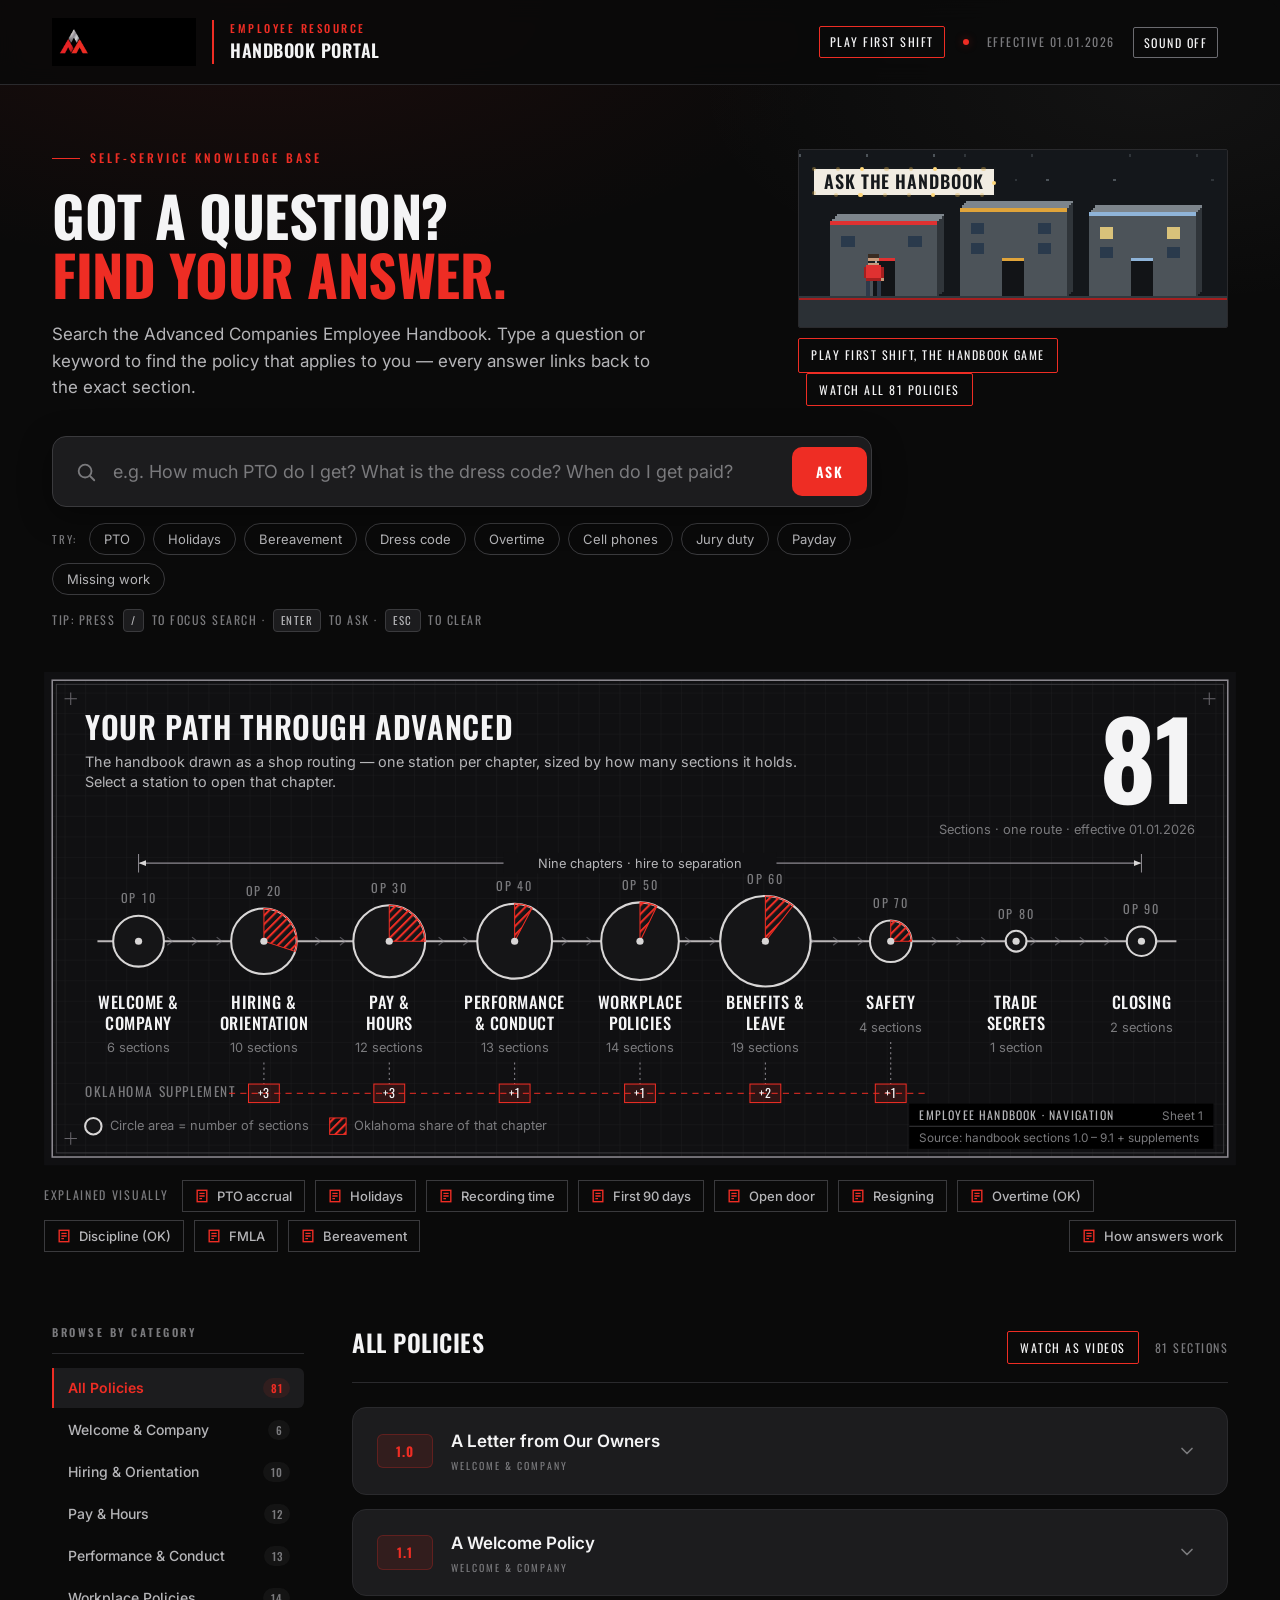
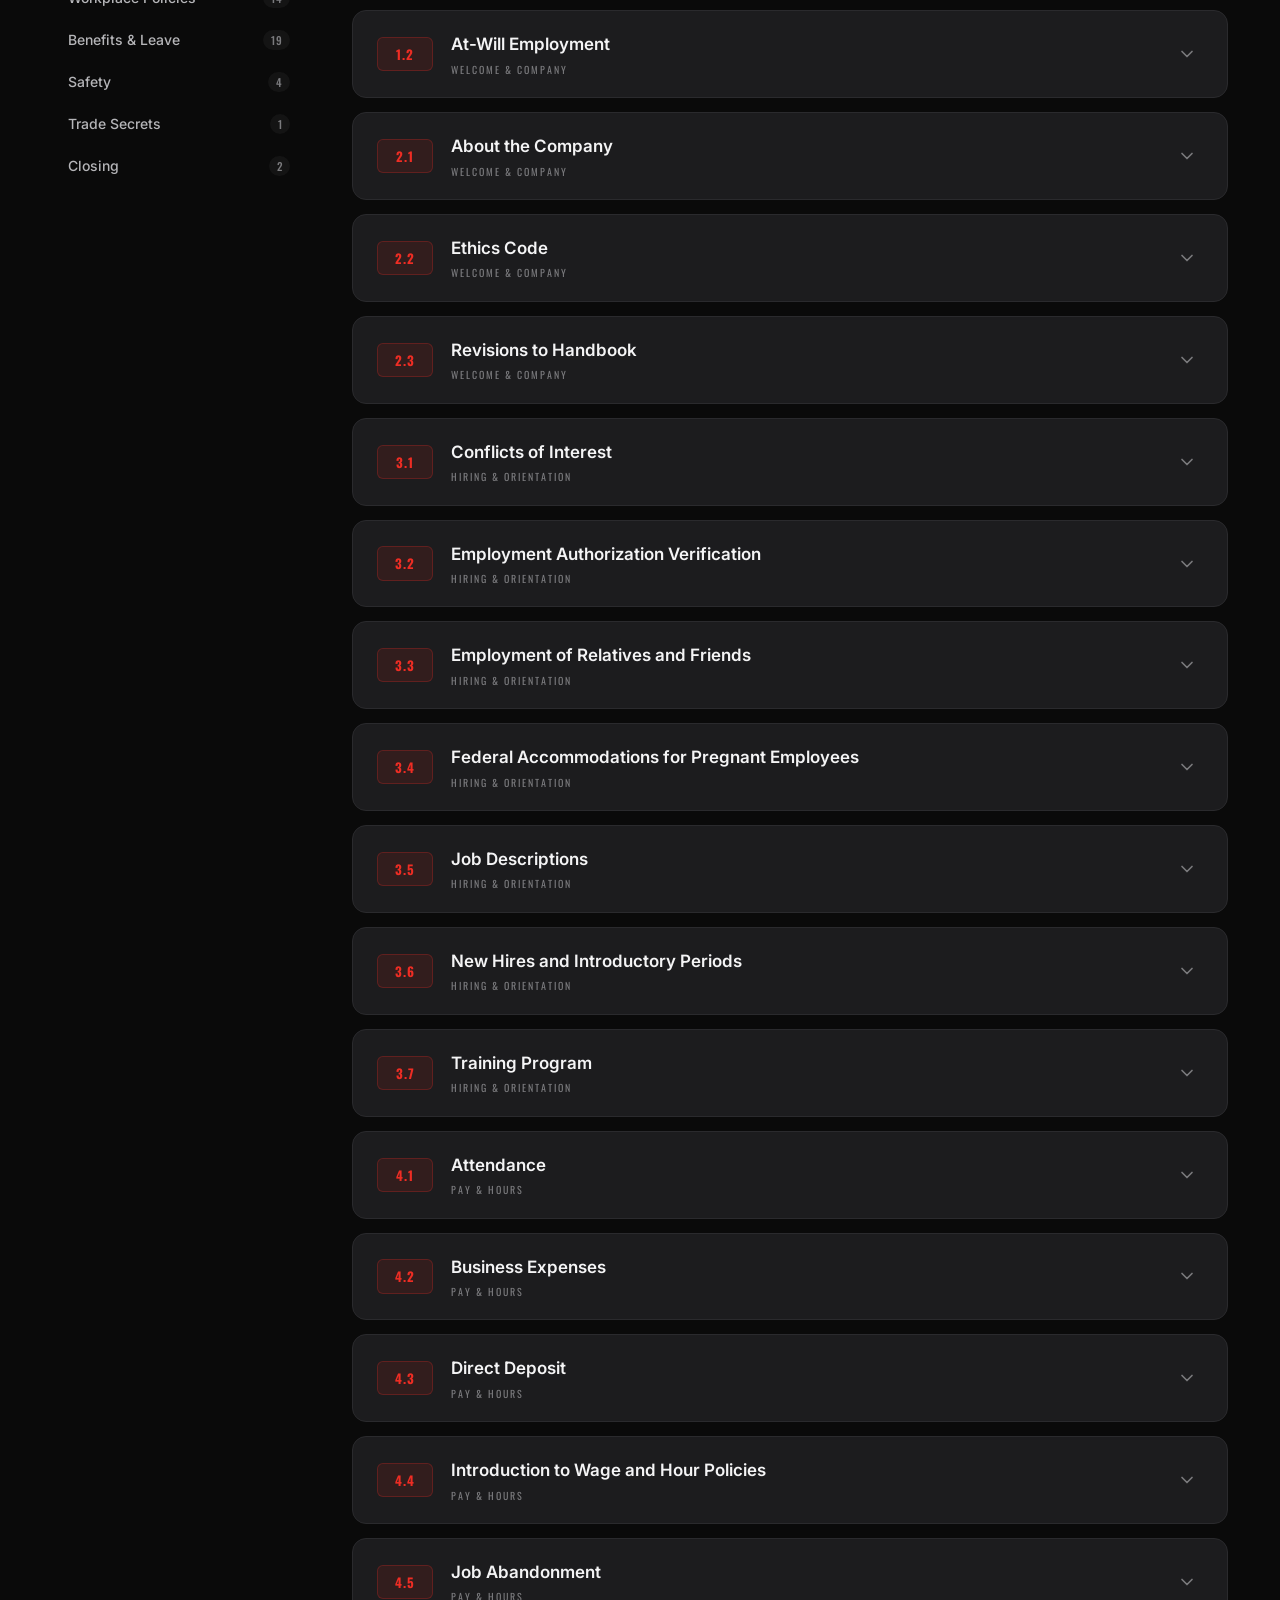
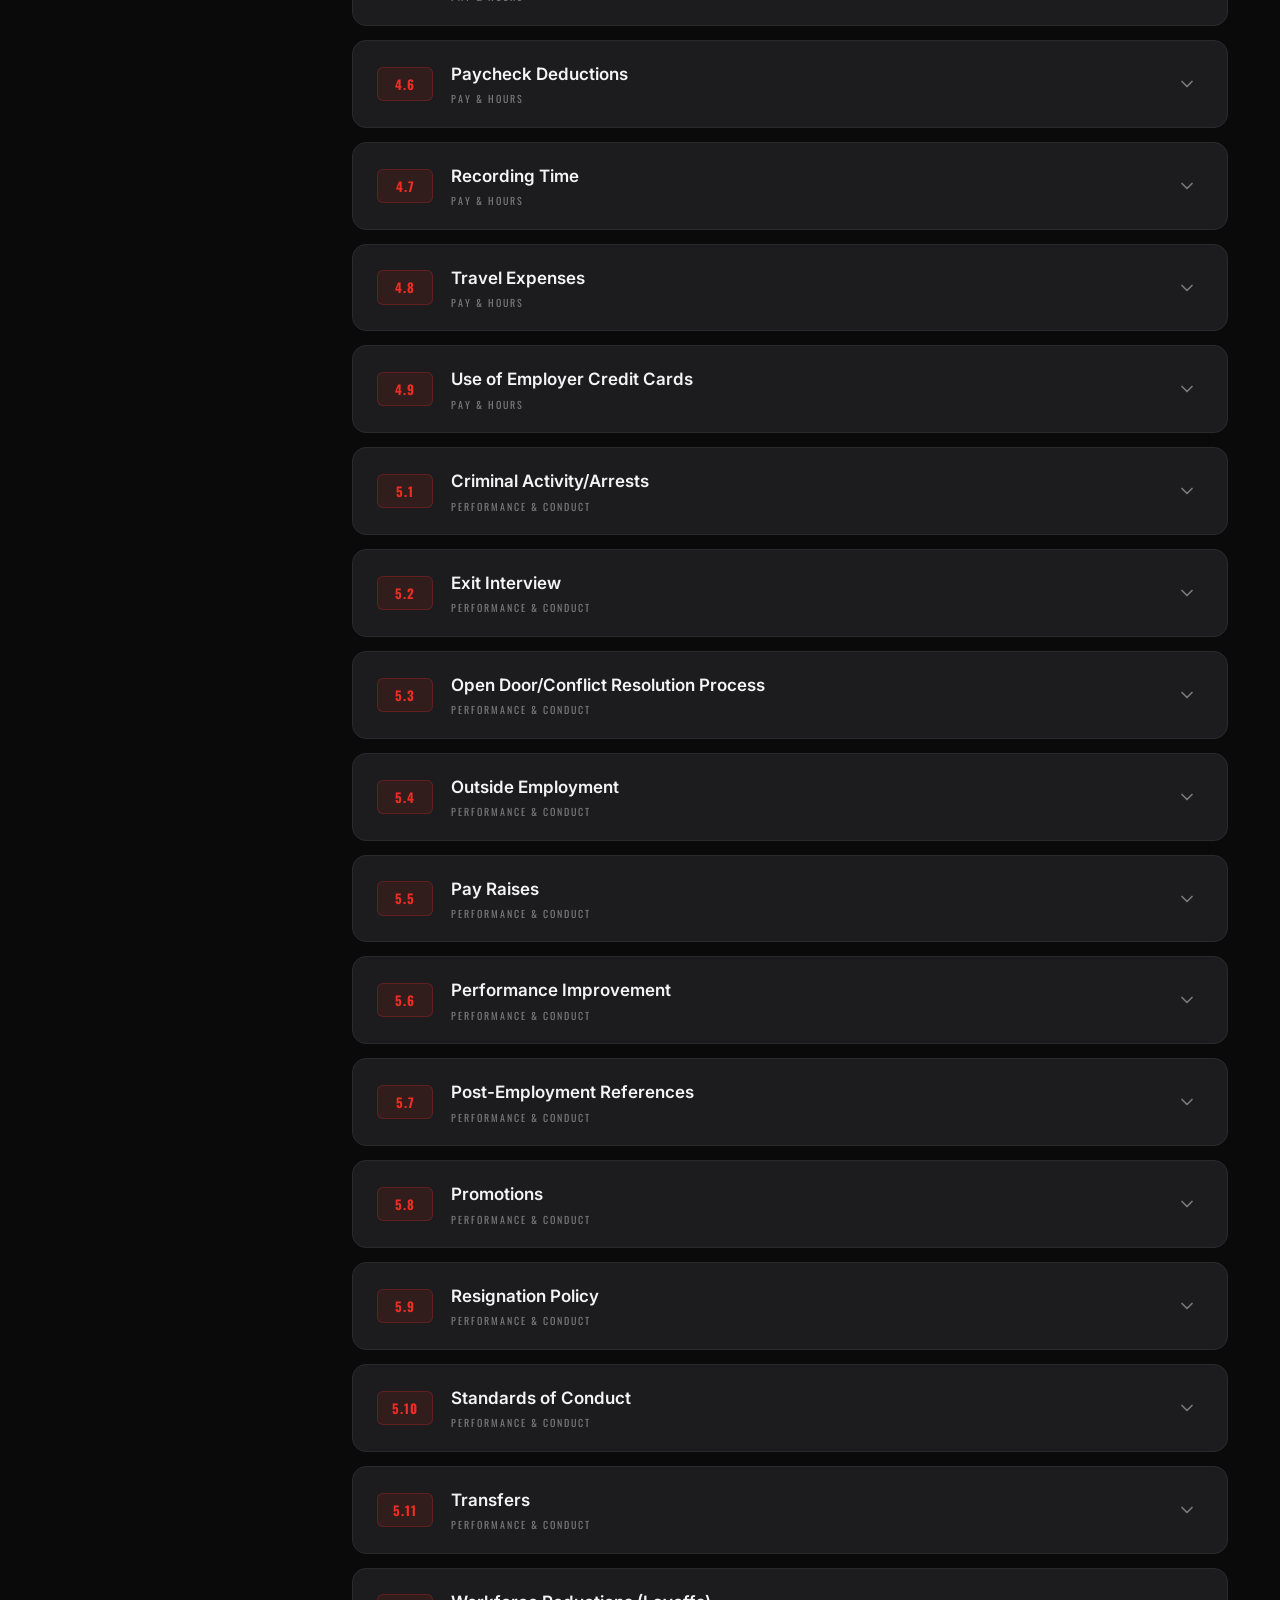
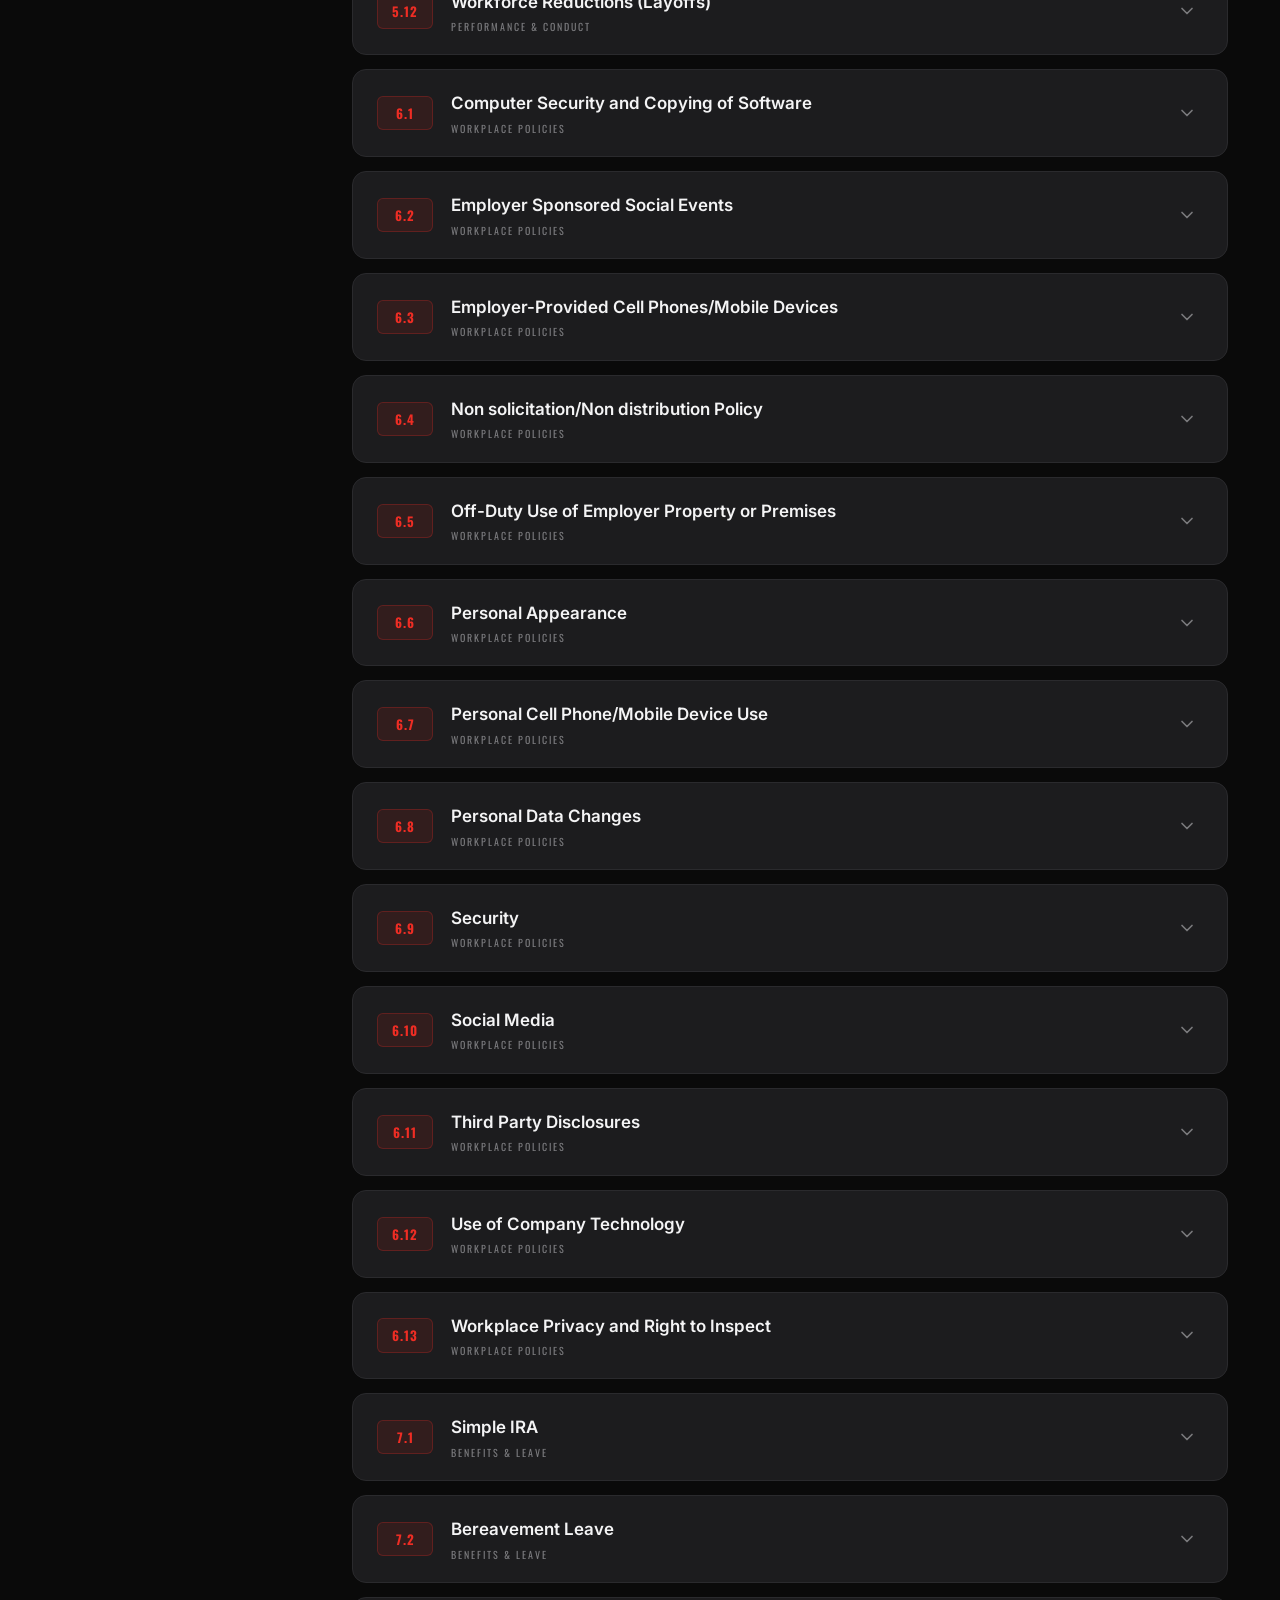
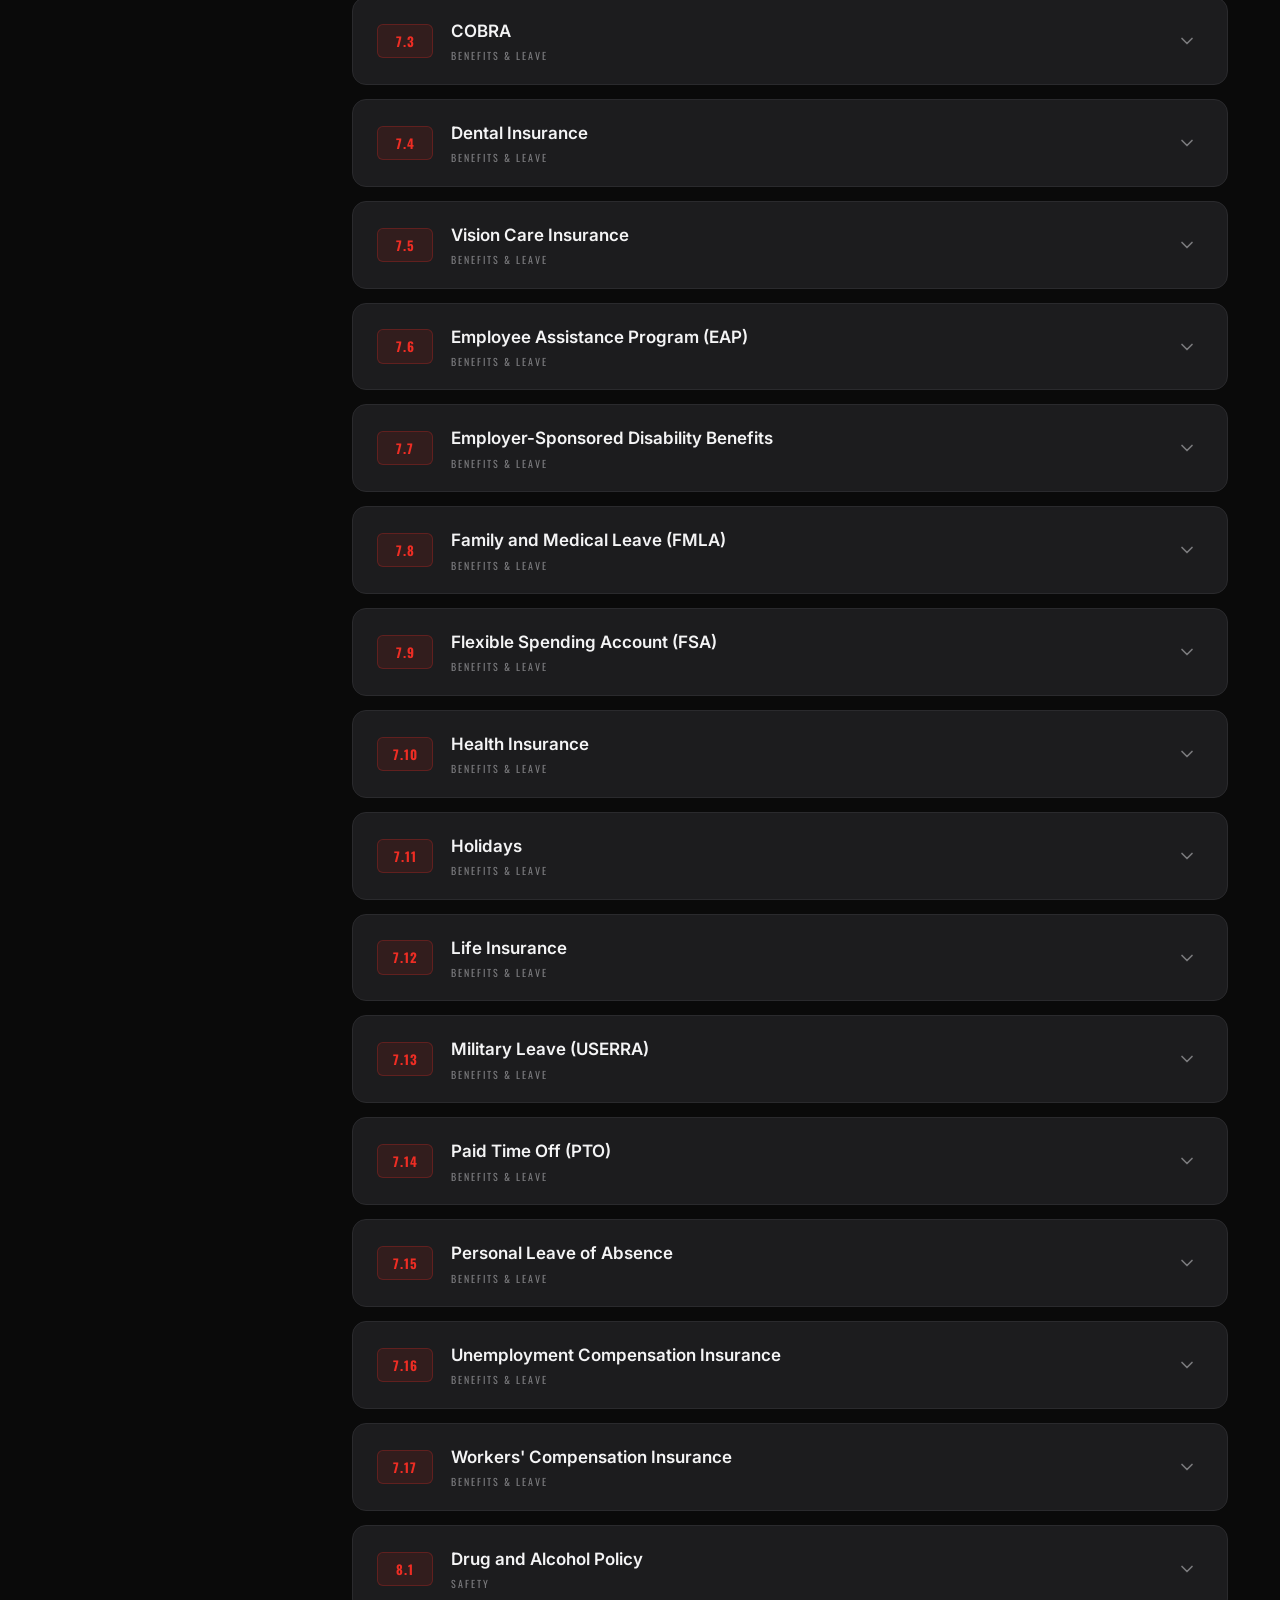
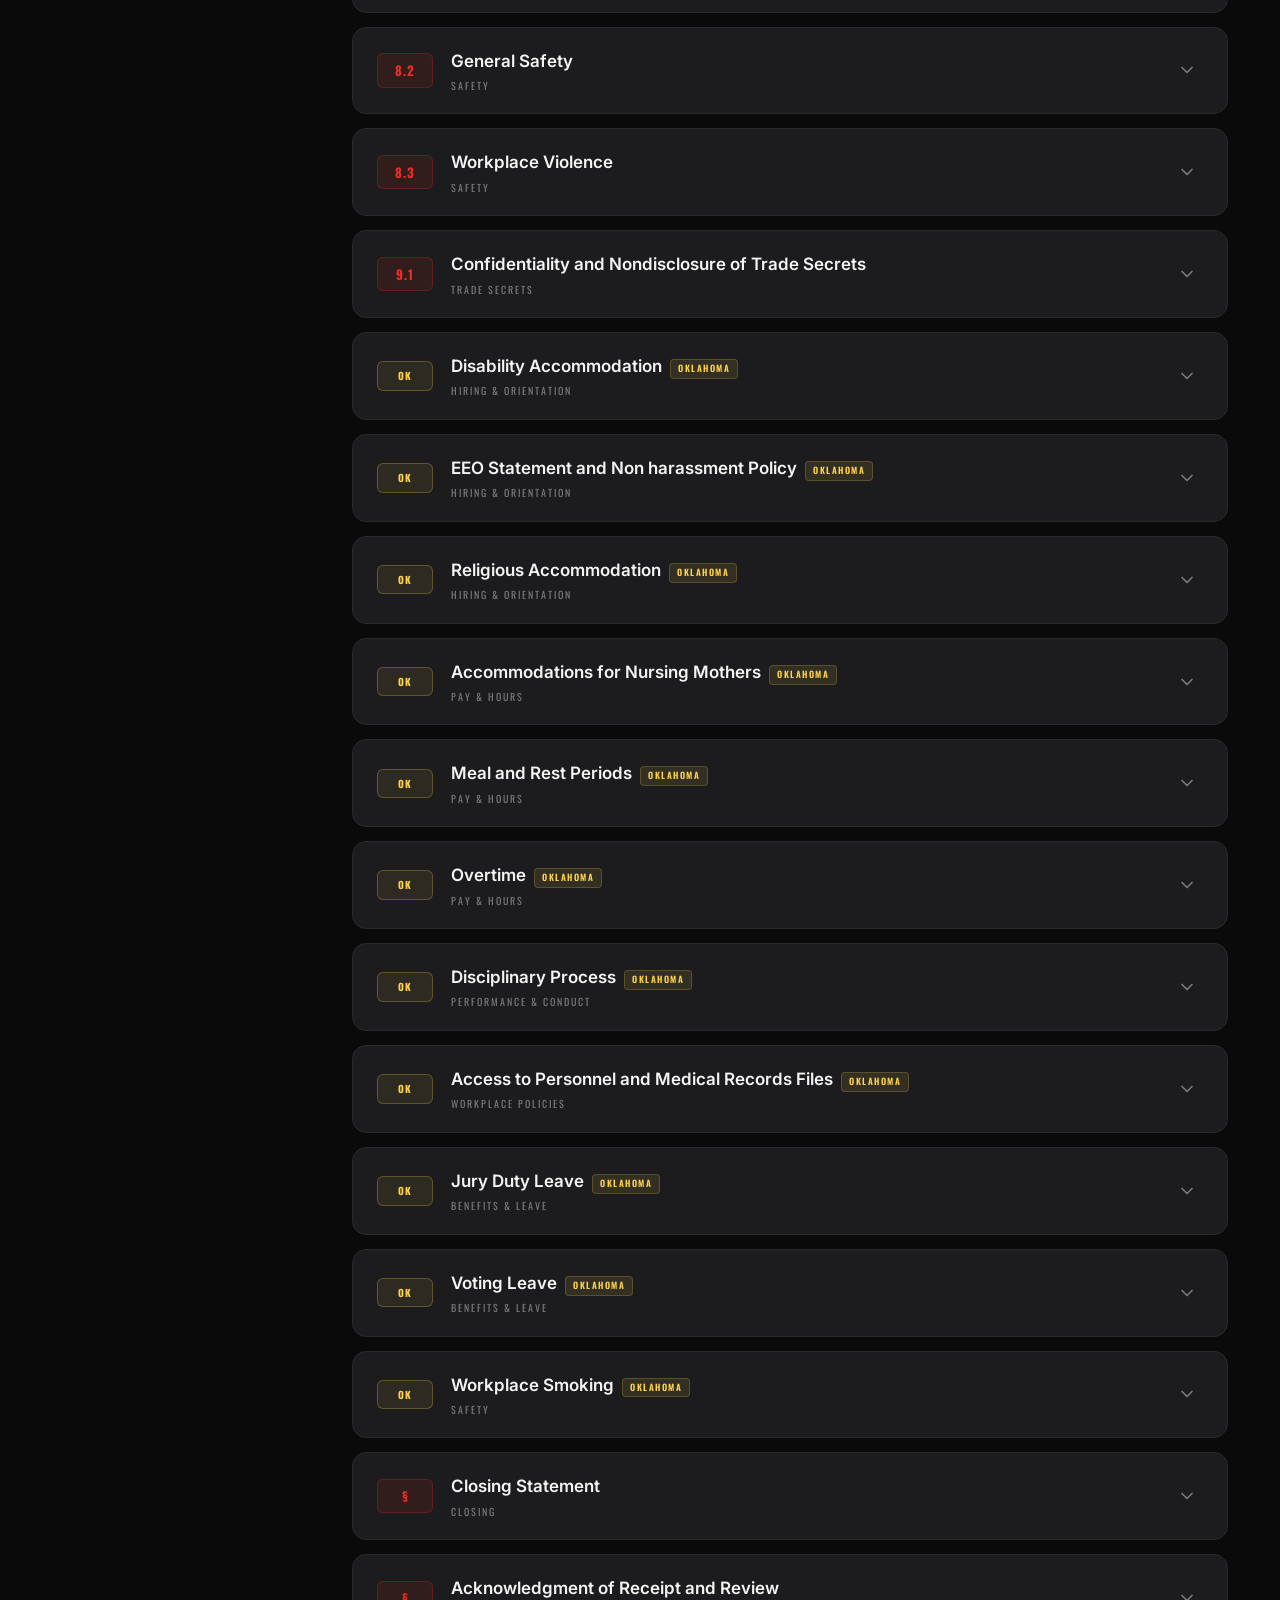
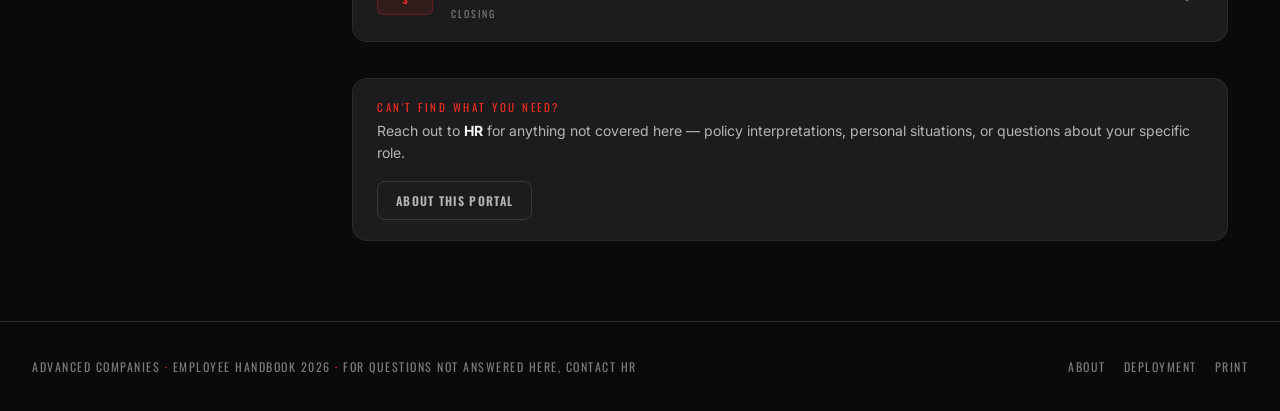
==== commit 64c54666: "Handbook: opt-in Sound button with the Shop Rock lunch-whistle tune (off by default, loads only when" ====
--- a/Advanced_Handbook_Dashboard.html
+++ b/Advanced_Handbook_Dashboard.html
@@ -5611,6 +5611,17 @@
 })();
 </script>
 
+<!-- Shop Rock 8-bit tune, opt in: a Sound button beside "Play First Shift". Off by default, nothing loads until someone turns it on, never autoplays. Remove this block to take it out. -->
+<style id="shop-sound-css">.shop-sound{color:#F4F4F5;background:transparent;border:1px solid #6b6b70;border-radius:2px;padding:6px 10px;font-family:var(--font-display);letter-spacing:1.5px;text-transform:uppercase;font-size:12px;cursor:pointer;margin-right:10px}.shop-sound[aria-pressed="true"]{border-color:#EE2D24}.shop-sound:focus-visible{outline:2px solid #EE2D24;outline-offset:2px}</style>
+<script id="shop-sound-v1">
+(function () {
+  var meta = document.querySelector('.header-meta'); if (!meta) return;
+  var s = document.createElement('script'); s.src = 'audio/shop-sound.js'; s.async = true;
+  s.onload = function () { if (window.ShopSound) window.ShopSound.mount(meta, { key: 'handbook', src: 'audio/lunch-whistle-boogie.mp3', volume: 0.3 }); };
+  document.head.appendChild(s);
+})();
+</script>
+
 <script src="iso/hb-iso-adapter.js" defer></script>
 
 </body>
